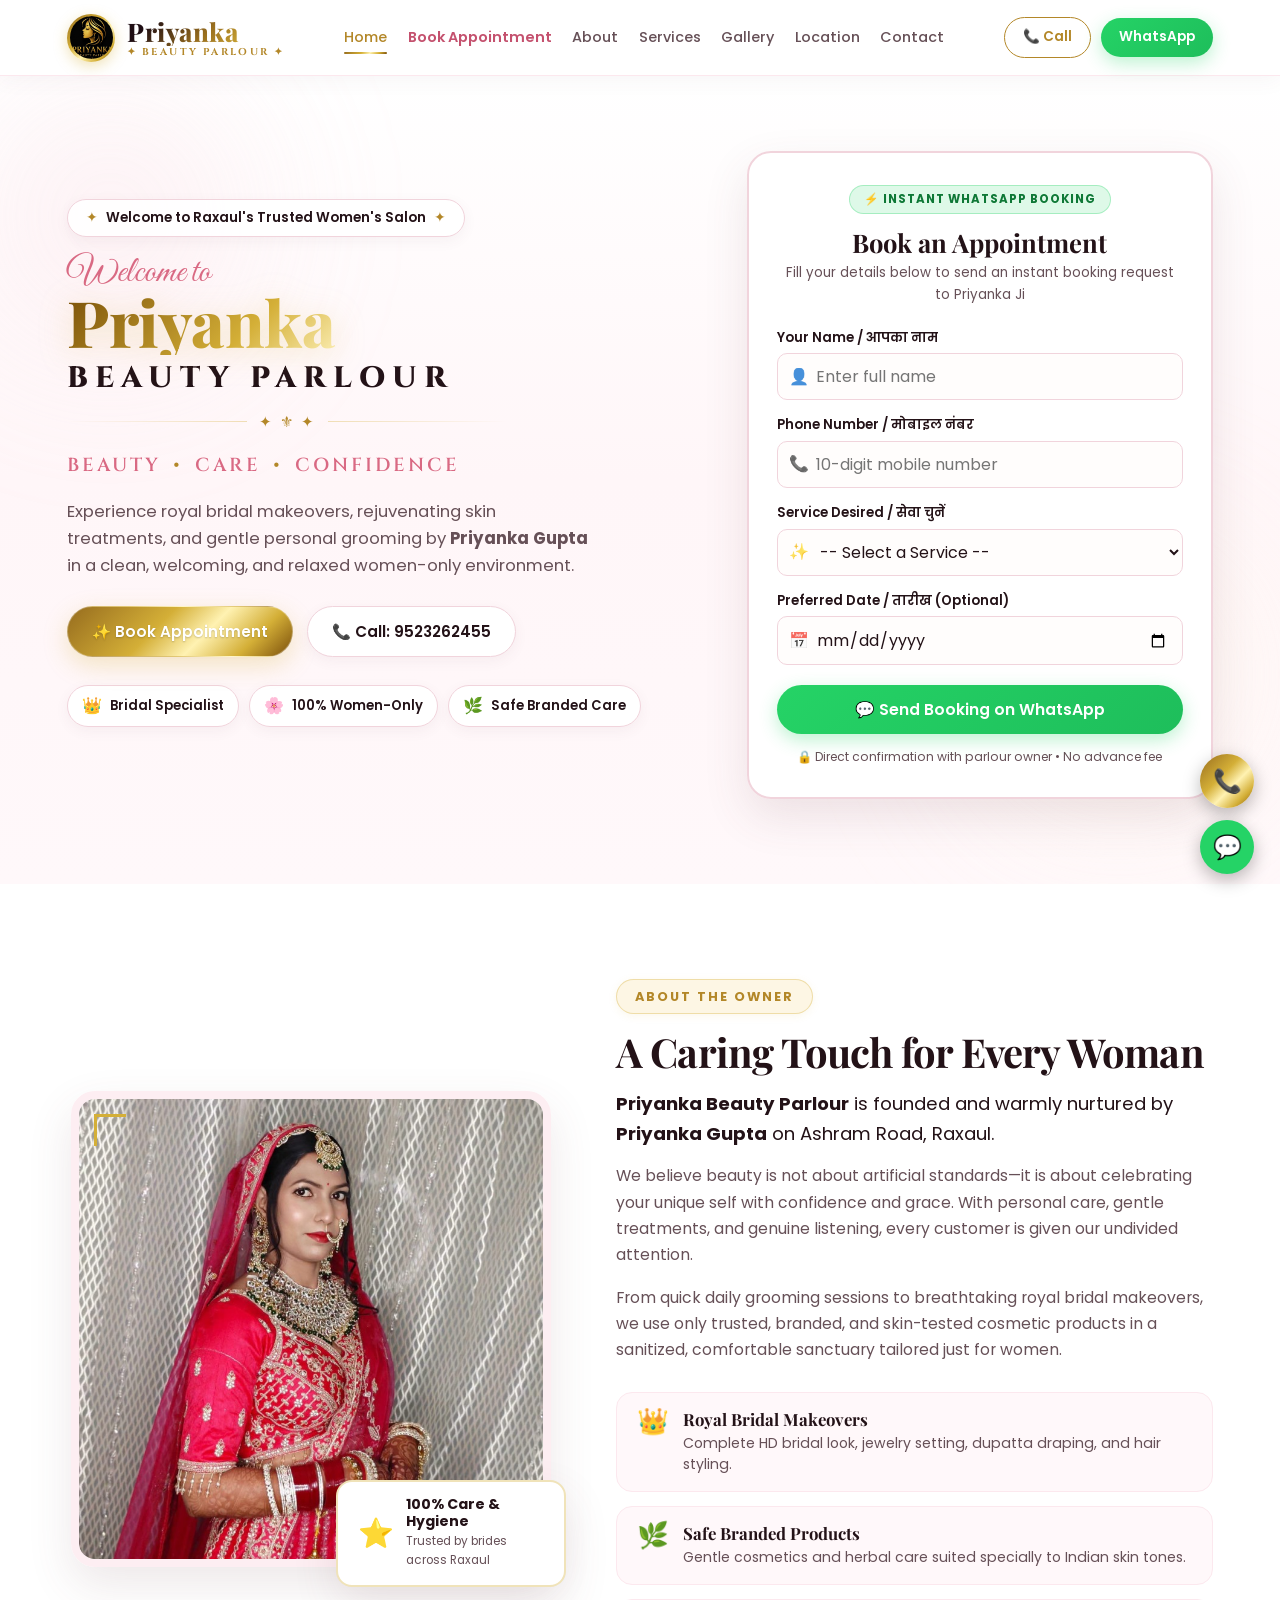
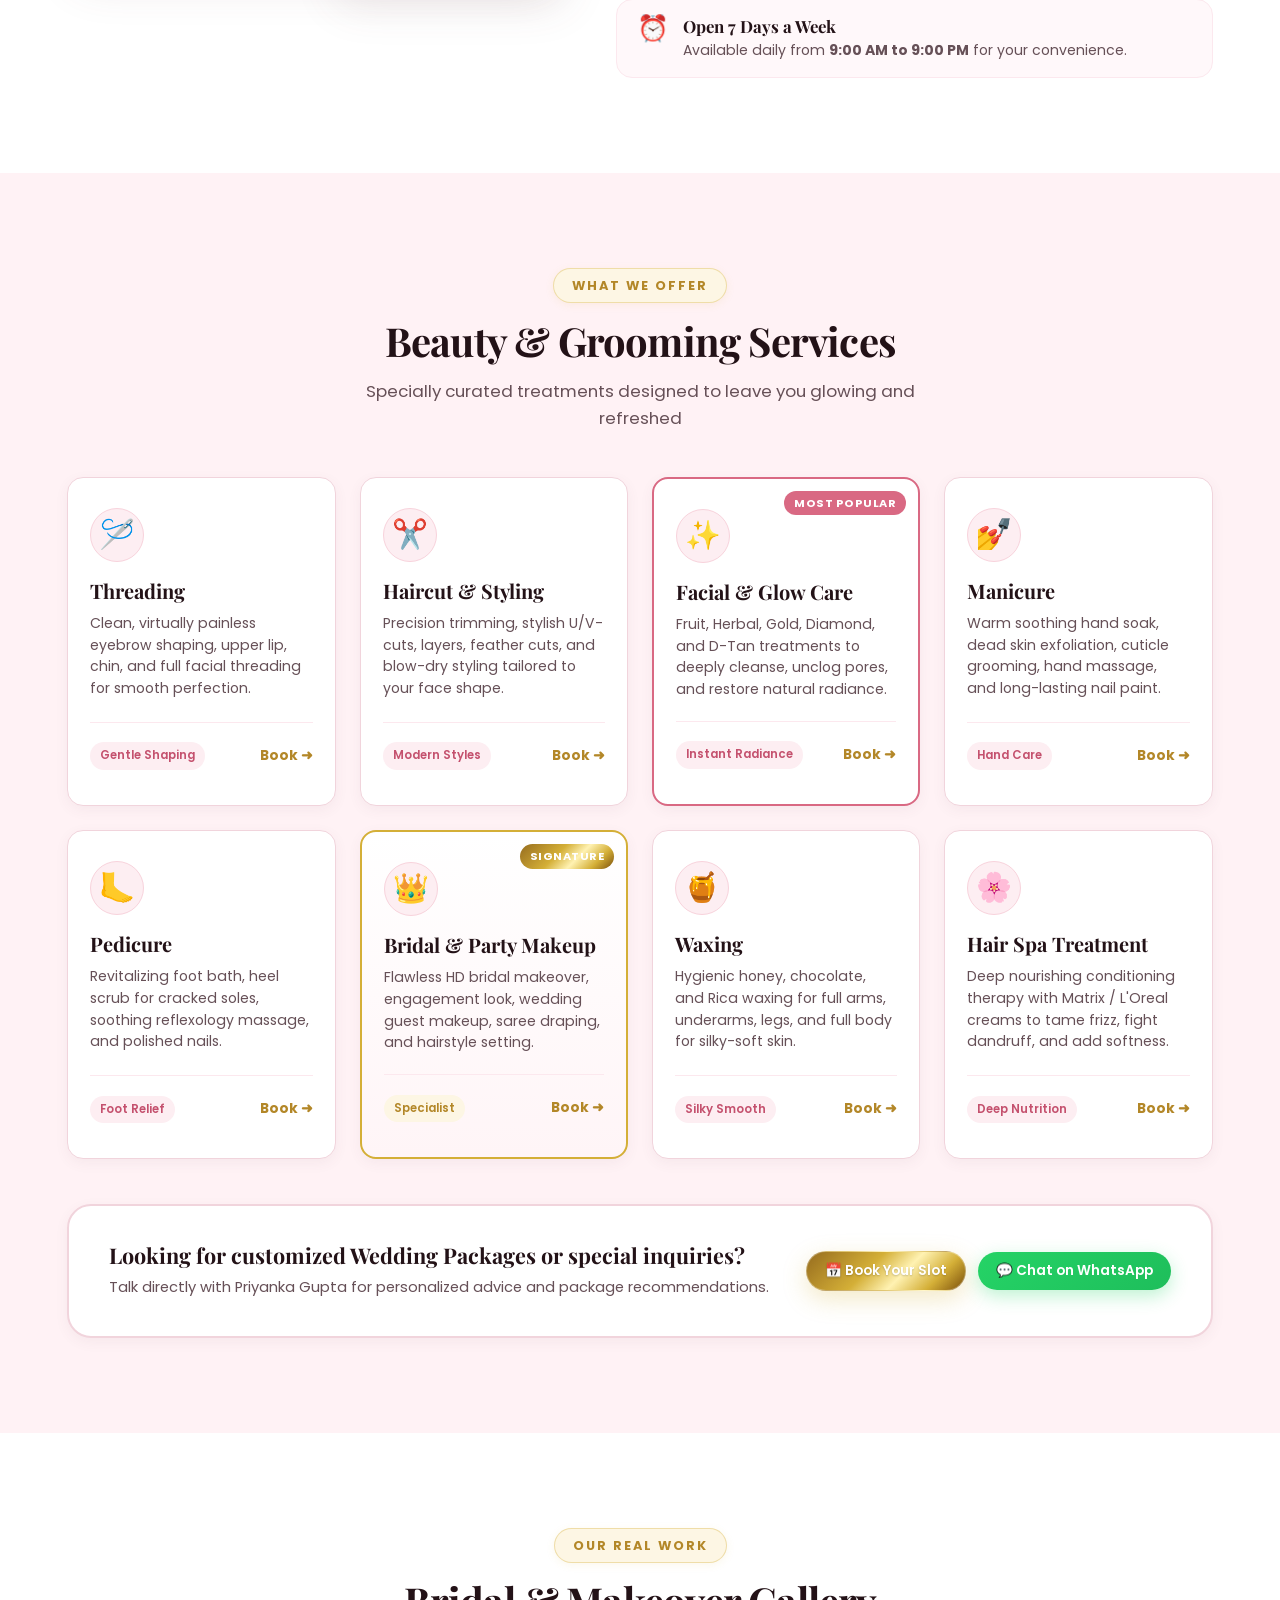
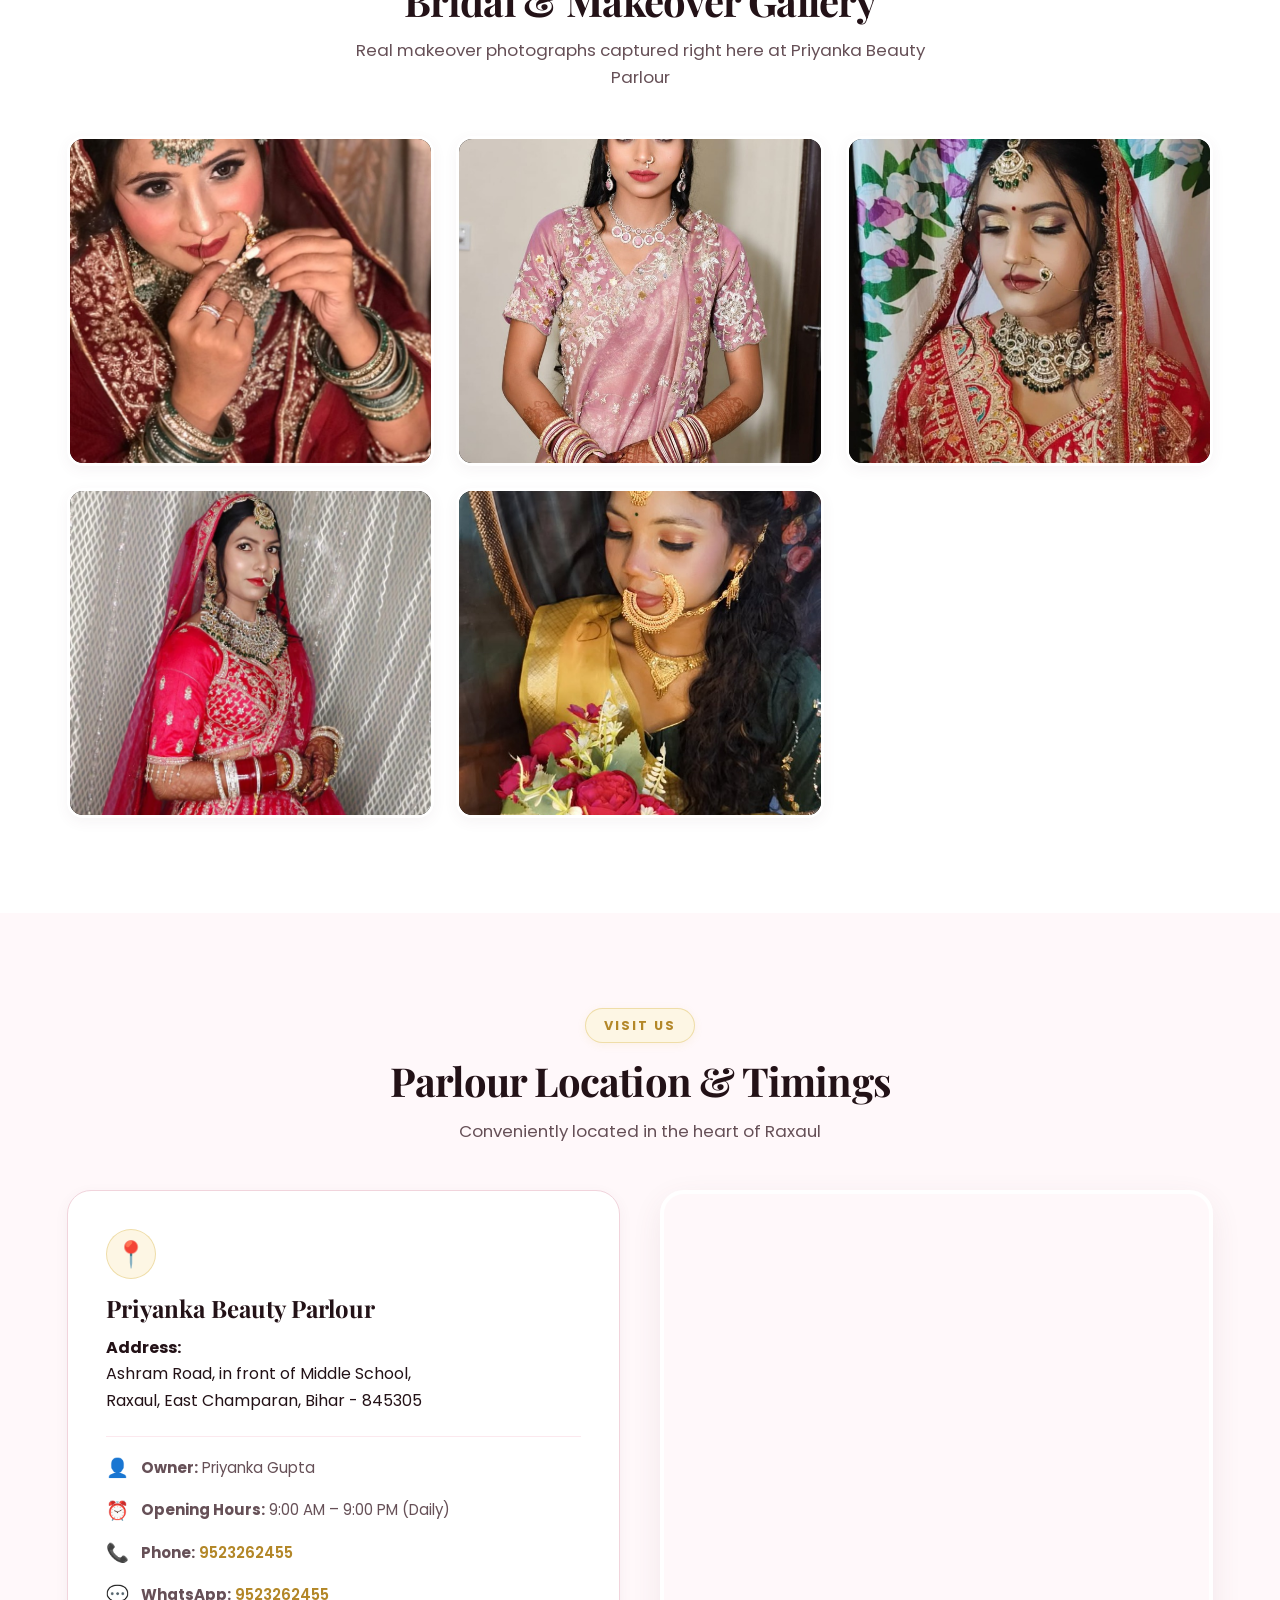
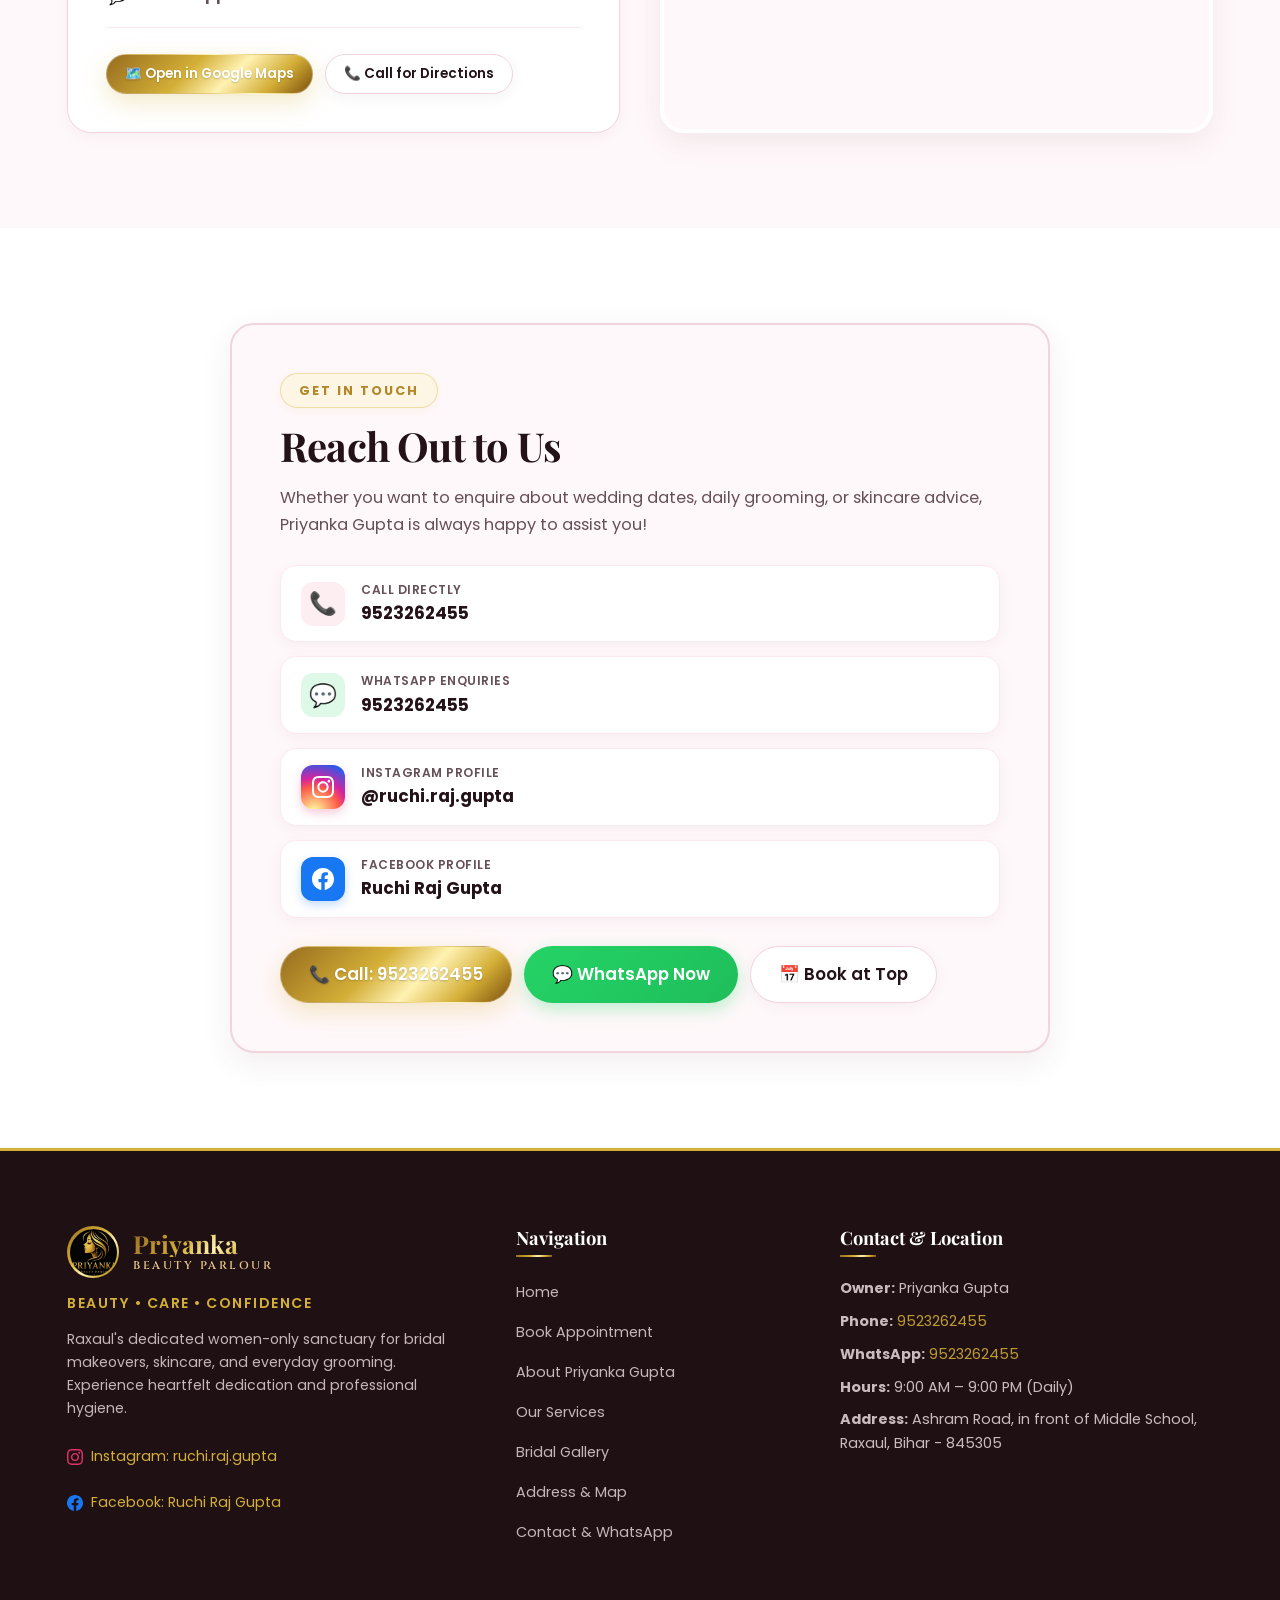
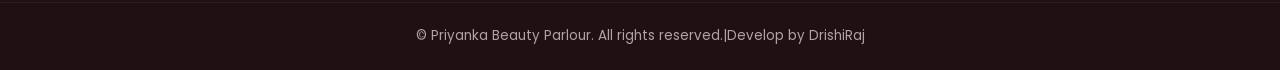
==== index.html @ d029aac1 "Update Bluring problem and delete more fb insta links" ====
<!DOCTYPE html>
<html lang="en">
<head>
  <meta charset="UTF-8">
  <meta name="viewport" content="width=device-width, initial-scale=1.0">
  <title>Priyanka Beauty Parlour | Bridal & Salon, Raxaul</title>
  <meta name="description" content="Priyanka Beauty Parlour by Priyanka Gupta in Ashram Road, Raxaul. Specializing in royal bridal makeovers, facials, haircuts, waxing, hair spa, and personal care.">
  <link rel="icon" type="image/jpeg" href="images/logo.jpg">
  
  <!-- Google Fonts: Playfair Display (Headings) & Poppins (Body, UI, Controls) -->
  <link rel="preconnect" href="https://fonts.googleapis.com">
  <link rel="preconnect" href="https://fonts.gstatic.com" crossorigin>
  <link href="https://fonts.googleapis.com/css2?family=Cinzel:wght@600;700&family=Great+Vibes&family=Playfair+Display:ital,wght@0,500;0,600;0,700;0,800;1,600&family=Poppins:wght@400;500;600;700&display=swap" rel="stylesheet">
  
  <link rel="stylesheet" href="style.css">
</head>
<body>

  <!-- Header / Navigation -->
  <header class="main-header" id="navbar">
    <div class="container nav-container">
      
      <!-- Brand Logo -->
      <a href="#home" class="brand-logo" title="Priyanka Beauty Parlour">
        <div class="logo-ring">
          <img src="images/logo.jpg" alt="Priyanka Beauty Parlour" class="brand-logo-img">
        </div>
        <div class="brand-text-block">
          <span class="brand-name-gold">Priyanka</span>
          <span class="brand-tag-royal">✦ BEAUTY PARLOUR ✦</span>
        </div>
      </a>

      <!-- Desktop & Mobile Drawer Nav Menu -->
      <nav class="nav-menu" id="navMenu" role="navigation" aria-label="Main Navigation">
        <div class="mobile-only nav-drawer-header">
          <div class="nav-drawer-brand">
            <span class="nav-drawer-name">Priyanka</span>
            <span class="nav-drawer-tag">✦ BEAUTY PARLOUR ✦</span>
          </div>
          <button class="nav-close-btn" id="navCloseBtn" aria-label="Close Navigation">&times;</button>
        </div>
        <a href="#home" class="nav-link active">Home</a>
        <a href="#booking" class="nav-link nav-highlight">Book Appointment</a>
        <a href="#about" class="nav-link">About</a>
        <a href="#services" class="nav-link">Services</a>
        <a href="#gallery" class="nav-link">Gallery</a>
        <a href="#location" class="nav-link">Location</a>
        <a href="#contact" class="nav-link">Contact</a>
        <div class="mobile-only nav-mobile-cta">
          <a href="tel:9523262455" class="btn btn-gold-outline btn-sm">📞 Call: 9523262455</a>
          <a href="https://wa.me/919523262455" target="_blank" class="btn btn-whatsapp btn-sm">💬 WhatsApp Us</a>
        </div>
      </nav>

      <!-- Desktop Quick Contact CTA -->
      <div class="header-cta desktop-only">
        <a href="tel:9523262455" class="btn btn-gold-outline btn-sm">📞 Call</a>
        <a href="https://wa.me/919523262455" target="_blank" class="btn btn-whatsapp btn-sm">WhatsApp</a>
      </div>

      <!-- Mobile Hamburger / Close Button -->
      <button class="hamburger-btn" id="hamburgerBtn" aria-label="Open Navigation" aria-expanded="false" aria-controls="navMenu">
        <span></span>
        <span></span>
        <span></span>
      </button>
    </div>
  </header>
  <!-- Mobile Navigation Backdrop Overlay -->
  <div class="nav-backdrop" id="navBackdrop"></div>

  <!-- 2. Hero Section (With Highly Attractive Shop Title & Online Booking Card at Top) -->
  <section class="hero-section" id="home">
    <div class="hero-bg-glow glow-1"></div>
    <div class="hero-bg-glow glow-2"></div>
    
    <div class="container hero-container">
      
      <!-- Left Column: Majestic Royal Title & Shop Introduction -->
      <div class="hero-text-content">
        
        <!-- Royal Crown Badge -->
        <div class="royal-crown-badge">
          <span class="sparkle">✦</span>
          <span class="badge-text">Welcome to Raxaul's Trusted Women's Salon</span>
          <span class="sparkle">✦</span>
        </div>

        <!-- Specially Styled Attractive Main Shop Name -->
        <div class="shop-title-wrapper">
          <span class="shop-pre-title">Welcome to</span>
          <h1 class="shop-main-title">
            <span class="name-priyanka">Priyanka</span>
            <span class="name-parlour">Beauty Parlour</span>
          </h1>
          <div class="royal-divider">
            <span class="divider-line"></span>
            <span class="divider-gem">✦ ⚜ ✦</span>
            <span class="divider-line"></span>
          </div>
        </div>

        <p class="hero-tagline-stylish">
          Beauty <span class="dot">•</span> Care <span class="dot">•</span> Confidence
        </p>

        <p class="hero-description">
          Experience royal bridal makeovers, rejuvenating skin treatments, and gentle personal grooming by <strong>Priyanka Gupta</strong> in a clean, welcoming, and relaxed women-only environment.
        </p>
        
        <div class="hero-buttons">
          <a href="#booking" class="btn btn-royal-gold">
            <span>✨ Book Appointment</span>
          </a>
          <a href="tel:9523262455" class="btn btn-white-glass">
            <span>📞 Call: 9523262455</span>
          </a>
        </div>

        <!-- Trust Badges -->
        <div class="hero-features">
          <div class="feature-card">
            <span class="feature-icon">👑</span>
            <span class="feature-text">Bridal Specialist</span>
          </div>
          <div class="feature-card">
            <span class="feature-icon">🌸</span>
            <span class="feature-text">100% Women-Only</span>
          </div>
          <div class="feature-card">
            <span class="feature-icon">🌿</span>
            <span class="feature-text">Safe Branded Care</span>
          </div>
        </div>


      </div>

      <!-- Right Column: Luxury Glassmorphism Appointment Booking Card at Top -->
      <div class="hero-booking-card" id="booking">
        <div class="booking-card-badge">
          <span>⚡ Instant WhatsApp Booking</span>
        </div>
        
        <div class="booking-card-header">
          <h3 class="booking-title">Book an Appointment</h3>
          <p class="booking-subtitle">Fill your details below to send an instant booking request to Priyanka Ji</p>
        </div>
        
        <form id="appointmentForm" class="appointment-form">
          <div class="form-group">
            <label for="clientName">Your Name / आपका नाम</label>
            <div class="input-wrapper">
              <span class="input-icon">👤</span>
              <input type="text" id="clientName" placeholder="Enter full name" required>
            </div>
          </div>

          <div class="form-group">
            <label for="clientPhone">Phone Number / मोबाइल नंबर</label>
            <div class="input-wrapper">
              <span class="input-icon">📞</span>
              <input type="tel" id="clientPhone" placeholder="10-digit mobile number" required>
            </div>
          </div>

          <div class="form-group">
            <label for="serviceSelect">Service Desired / सेवा चुनें</label>
            <div class="input-wrapper">
              <span class="input-icon">✨</span>
              <select id="serviceSelect" required>
                <option value="" disabled selected>-- Select a Service --</option>
                <option value="Bridal Makeup">Bridal Makeup / ब्राइडल मेकअप</option>
                <option value="Party Makeup">Party Makeup / पार्टी मेकअप</option>
                <option value="Facial & Skin Glow">Facial & Skin Glow / फेशियल</option>
                <option value="Haircut & Styling">Haircut & Styling / हेयरकट</option>
                <option value="Hair Spa">Hair Spa / हेयर स्पा</option>
                <option value="Waxing">Waxing / वैक्सिंग</option>
                <option value="Threading">Threading / थ्रेडिंग</option>
                <option value="Manicure & Pedicure">Manicure & Pedicure</option>
                <option value="Special Consultation">Special Package / अन्य पूछताछ</option>
              </select>
            </div>
          </div>

          <div class="form-group">
            <label for="clientDate">Preferred Date / तारीख (Optional)</label>
            <div class="input-wrapper">
              <span class="input-icon">📅</span>
              <input type="date" id="clientDate">
            </div>
          </div>

          <button type="submit" class="btn btn-whatsapp btn-block btn-booking-submit">
            <span>💬 Send Booking on WhatsApp</span>
          </button>
        </form>
        
        <div class="booking-guarantee">
          <span>🔒 Direct confirmation with parlour owner • No advance fee</span>
        </div>
      </div>

    </div>
  </section>

  <!-- 3. About Section -->
  <section class="about-section" id="about">
    <div class="container">
      <div class="about-grid">
        <div class="about-image-wrapper">
          <div class="about-photo-frame">
            <img src="images/gallery-4.jpg" alt="Bridal work by Priyanka Beauty Parlour">
            <div class="gold-corner corner-tl"></div>
            <div class="gold-corner corner-br"></div>
          </div>
          <div class="about-floating-card">
            <span class="floating-icon">⭐</span>
            <div>
              <strong class="floating-title">100% Care & Hygiene</strong>
              <p class="floating-desc">Trusted by brides across Raxaul</p>
            </div>
          </div>
        </div>

        <div class="about-text-content">
          <div class="section-badge">About The Owner</div>
          <h2 class="section-title">A Caring Touch for Every Woman</h2>
          <p class="lead-text">
            <strong>Priyanka Beauty Parlour</strong> is founded and warmly nurtured by <strong>Priyanka Gupta</strong> on Ashram Road, Raxaul.
          </p>
          <p class="body-text">
            We believe beauty is not about artificial standards—it is about celebrating your unique self with confidence and grace. With personal care, gentle treatments, and genuine listening, every customer is given our undivided attention.
          </p>
          <p class="body-text">
            From quick daily grooming sessions to breathtaking royal bridal makeovers, we use only trusted, branded, and skin-tested cosmetic products in a sanitized, comfortable sanctuary tailored just for women.
          </p>

          <div class="about-highlights-grid">
            <div class="highlight-box">
              <span class="highlight-icon">👑</span>
              <div>
                <h4>Royal Bridal Makeovers</h4>
                <p>Complete HD bridal look, jewelry setting, dupatta draping, and hair styling.</p>
              </div>
            </div>
            <div class="highlight-box">
              <span class="highlight-icon">🌿</span>
              <div>
                <h4>Safe Branded Products</h4>
                <p>Gentle cosmetics and herbal care suited specially to Indian skin tones.</p>
              </div>
            </div>
            <div class="highlight-box">
              <span class="highlight-icon">⏰</span>
              <div>
                <h4>Open 7 Days a Week</h4>
                <p>Available daily from <strong>9:00 AM to 9:00 PM</strong> for your convenience.</p>
              </div>
            </div>
          </div>
        </div>
      </div>
    </div>
  </section>

  <!-- 4. Services Section (Beautiful UI/UX Service Cards) -->
  <section class="services-section" id="services">
    <div class="container">
      <div class="section-header text-center">
        <span class="section-badge">What We Offer</span>
        <h2 class="section-title">Beauty & Grooming Services</h2>
        <p class="section-subtitle">Specially curated treatments designed to leave you glowing and refreshed</p>
      </div>

      <div class="services-grid">
        <!-- Service 1: Threading -->
        <div class="service-card">
          <div class="service-icon-wrap">🪡</div>
          <h3 class="service-name">Threading</h3>
          <p class="service-desc">Clean, virtually painless eyebrow shaping, upper lip, chin, and full facial threading for smooth perfection.</p>
          <div class="service-footer">
            <span class="service-tag">Gentle Shaping</span>
            <a href="#booking" class="service-book-link" onclick="selectService('Threading')">Book ➜</a>
          </div>
        </div>

        <!-- Service 2: Haircut -->
        <div class="service-card">
          <div class="service-icon-wrap">✂️</div>
          <h3 class="service-name">Haircut & Styling</h3>
          <p class="service-desc">Precision trimming, stylish U/V-cuts, layers, feather cuts, and blow-dry styling tailored to your face shape.</p>
          <div class="service-footer">
            <span class="service-tag">Modern Styles</span>
            <a href="#booking" class="service-book-link" onclick="selectService('Haircut & Styling')">Book ➜</a>
          </div>
        </div>

        <!-- Service 3: Facial -->
        <div class="service-card popular-card">
          <span class="card-ribbon">Most Popular</span>
          <div class="service-icon-wrap">✨</div>
          <h3 class="service-name">Facial & Glow Care</h3>
          <p class="service-desc">Fruit, Herbal, Gold, Diamond, and D-Tan treatments to deeply cleanse, unclog pores, and restore natural radiance.</p>
          <div class="service-footer">
            <span class="service-tag">Instant Radiance</span>
            <a href="#booking" class="service-book-link" onclick="selectService('Facial & Skin Glow')">Book ➜</a>
          </div>
        </div>

        <!-- Service 4: Manicure -->
        <div class="service-card">
          <div class="service-icon-wrap">💅</div>
          <h3 class="service-name">Manicure</h3>
          <p class="service-desc">Warm soothing hand soak, dead skin exfoliation, cuticle grooming, hand massage, and long-lasting nail paint.</p>
          <div class="service-footer">
            <span class="service-tag">Hand Care</span>
            <a href="#booking" class="service-book-link" onclick="selectService('Manicure & Pedicure')">Book ➜</a>
          </div>
        </div>

        <!-- Service 5: Pedicure -->
        <div class="service-card">
          <div class="service-icon-wrap">🦶</div>
          <h3 class="service-name">Pedicure</h3>
          <p class="service-desc">Revitalizing foot bath, heel scrub for cracked soles, soothing reflexology massage, and polished nails.</p>
          <div class="service-footer">
            <span class="service-tag">Foot Relief</span>
            <a href="#booking" class="service-book-link" onclick="selectService('Manicure & Pedicure')">Book ➜</a>
          </div>
        </div>

        <!-- Service 6: Makeup (Bridal Specialist) -->
        <div class="service-card bridal-special-card">
          <span class="card-ribbon royal-ribbon">Signature</span>
          <div class="service-icon-wrap">👑</div>
          <h3 class="service-name">Bridal & Party Makeup</h3>
          <p class="service-desc">Flawless HD bridal makeover, engagement look, wedding guest makeup, saree draping, and hairstyle setting.</p>
          <div class="service-footer">
            <span class="service-tag royal-tag">Specialist</span>
            <a href="#booking" class="service-book-link" onclick="selectService('Bridal Makeup')">Book ➜</a>
          </div>
        </div>

        <!-- Service 7: Waxing -->
        <div class="service-card">
          <div class="service-icon-wrap">🍯</div>
          <h3 class="service-name">Waxing</h3>
          <p class="service-desc">Hygienic honey, chocolate, and Rica waxing for full arms, underarms, legs, and full body for silky-soft skin.</p>
          <div class="service-footer">
            <span class="service-tag">Silky Smooth</span>
            <a href="#booking" class="service-book-link" onclick="selectService('Waxing')">Book ➜</a>
          </div>
        </div>

        <!-- Service 8: Hair Spa -->
        <div class="service-card">
          <div class="service-icon-wrap">🌸</div>
          <h3 class="service-name">Hair Spa Treatment</h3>
          <p class="service-desc">Deep nourishing conditioning therapy with Matrix / L'Oreal creams to tame frizz, fight dandruff, and add softness.</p>
          <div class="service-footer">
            <span class="service-tag">Deep Nutrition</span>
            <a href="#booking" class="service-book-link" onclick="selectService('Hair Spa')">Book ➜</a>
          </div>
        </div>
      </div>

      <!-- Price section replaced with direct consultation CTA -->
      <div class="services-cta-banner">
        <div class="cta-banner-text">
          <h3>Looking for customized Wedding Packages or special inquiries?</h3>
          <p>Talk directly with Priyanka Gupta for personalized advice and package recommendations.</p>
        </div>
        <div class="cta-banner-buttons">
          <a href="#booking" class="btn btn-royal-gold btn-sm">📅 Book Your Slot</a>
          <a href="https://wa.me/919523262455?text=Hello%2C%20I%20would%20like%20to%20know%20about%20your%20services%20and%20bridal%20packages." target="_blank" class="btn btn-whatsapp btn-sm">💬 Chat on WhatsApp</a>
        </div>
      </div>

    </div>
  </section>

  <!-- 6. Gallery Section (Authentic Bridal Photos) -->
  <section class="gallery-section" id="gallery">
    <div class="container">
      <div class="section-header text-center">
        <span class="section-badge">Our Real Work</span>
        <h2 class="section-title">Bridal & Makeover Gallery</h2>
        <p class="section-subtitle">Real makeover photographs captured right here at Priyanka Beauty Parlour</p>
      </div>

      <div class="gallery-grid">
        <!-- Photo 1 -->
        <div class="gallery-item" data-full="images/gallery-1.jpg">
          <img src="images/gallery-1.jpg" alt="Traditional Red Bridal Makeover" loading="lazy">
          <div class="gallery-overlay">
            <span class="zoom-icon">🔍</span>
            <h4>Royal Traditional Bride</h4>
            <p>Signature red lehenga & jewellery setting</p>
          </div>
        </div>

        <!-- Photo 2 -->
        <div class="gallery-item" data-full="images/gallery-2.jpg">
          <img src="images/gallery-2.jpg" alt="Pastel Mauve Bridal Style" loading="lazy">
          <div class="gallery-overlay">
            <span class="zoom-icon">🔍</span>
            <h4>Modern Designer Look</h4>
            <p>Pastel lilac & floral elegance</p>
          </div>
        </div>

        <!-- Photo 3 -->
        <div class="gallery-item" data-full="images/gallery-3.jpg">
          <img src="images/gallery-3.jpg" alt="Bridal Eye Makeup and Jewelry" loading="lazy">
          <div class="gallery-overlay">
            <span class="zoom-icon">🔍</span>
            <h4>Detailed Eye Makeup</h4>
            <p>Flawless HD finish & gold shimmer</p>
          </div>
        </div>

        <!-- Photo 4 -->
        <div class="gallery-item" data-full="images/gallery-4.jpg">
          <img src="images/gallery-4.jpg" alt="Full Wedding Bride Outfit and Makeup" loading="lazy">
          <div class="gallery-overlay">
            <span class="zoom-icon">🔍</span>
            <h4>Classic Wedding Day</h4>
            <p>Complete bridal chooda & veil draping</p>
          </div>
        </div>

        <!-- Photo 5 -->
        <div class="gallery-item" data-full="images/gallery-5.jpg">
          <img src="images/gallery-5.jpg" alt="Haldi / Mehendi Special Look" loading="lazy">
          <div class="gallery-overlay">
            <span class="zoom-icon">🔍</span>
            <h4>Haldi & Mehendi Glow</h4>
            <p>Yellow festive saree & floral styling</p>
          </div>
        </div>
      </div>
    </div>
  </section>

  <!-- Lightbox Modal for Gallery -->
  <div class="lightbox-modal" id="lightboxModal">
    <span class="lightbox-close" id="lightboxClose">&times;</span>
    <img class="lightbox-img" id="lightboxImg" src="" alt="Full view">
    <div class="lightbox-caption" id="lightboxCaption"></div>
  </div>

  <!-- 8. Address & Map Section -->
  <section class="location-section" id="location">
    <div class="container">
      <div class="section-header text-center">
        <span class="section-badge">Visit Us</span>
        <h2 class="section-title">Parlour Location & Timings</h2>
        <p class="section-subtitle">Conveniently located in the heart of Raxaul</p>
      </div>

      <div class="location-grid">
        <div class="location-card">
          <div class="location-icon-badge">📍</div>
          
          <h3 class="location-shop-title">Priyanka Beauty Parlour</h3>
          
          <p class="address-text">
            <strong>Address:</strong><br>
            Ashram Road, in front of Middle School,<br>
            Raxaul, East Champaran, Bihar - 845305
          </p>

          <div class="location-detail-list">
            <div class="detail-row">
              <span class="icon">👤</span>
              <span><strong>Owner:</strong> Priyanka Gupta</span>
            </div>
            <div class="detail-row">
              <span class="icon">⏰</span>
              <span><strong>Opening Hours:</strong> 9:00 AM – 9:00 PM (Daily)</span>
            </div>
            <div class="detail-row">
              <span class="icon">📞</span>
              <span><strong>Phone:</strong> <a href="tel:9523262455">9523262455</a></span>
            </div>
            <div class="detail-row">
              <span class="icon">💬</span>
              <span><strong>WhatsApp:</strong> <a href="https://wa.me/919523262455" target="_blank">9523262455</a></span>
            </div>
          </div>

          <div class="location-buttons">
            <a href="https://maps.google.com/?q=Ashram+Road,+Raxaul,+Bihar" target="_blank" class="btn btn-royal-gold btn-sm">🗺️ Open in Google Maps</a>
            <a href="tel:9523262455" class="btn btn-white-glass btn-sm">📞 Call for Directions</a>
          </div>
        </div>

        <div class="map-wrapper">
          <!-- Google Map Embed for Ashram Road, Raxaul -->
          <iframe 
            title="Priyanka Beauty Parlour Location"
            src="https://www.google.com/maps/embed?pb=!1m18!1m12!1m3!1d14217.20235959957!2d84.851944!3d26.983889!2m3!1f0!2f0!3f0!3m2!1i1024!2i768!4f13.1!3m3!1m2!1s0x399335f60b0e77d3%3A0x6b772c37e96b3490!2sRaxaul%2C%20Bihar!5e0!3m2!1sen!2sin!4v1700000000000!5m2!1sen!2sin" 
            width="100%" 
            height="380" 
            style="border:0;" 
            allowfullscreen="" 
            loading="lazy" 
            referrerpolicy="no-referrer-when-downgrade">
          </iframe>
        </div>
      </div>
    </div>
  </section>

  <!-- 7. Contact Section -->
  <section class="contact-section" id="contact">
    <div class="container">
      <div class="contact-card-box">
        <div class="contact-text">
          <span class="section-badge">Get in Touch</span>
          <h2 class="section-title">Reach Out to Us</h2>
          <p class="contact-lead">
            Whether you want to enquire about wedding dates, daily grooming, or skincare advice, Priyanka Gupta is always happy to assist you!
          </p>

          <div class="contact-channels">
            <div class="channel-box">
              <div class="channel-icon-pill">📞</div>
              <div class="channel-info">
                <span class="label">Call Directly</span>
                <a href="tel:9523262455" class="value">9523262455</a>
              </div>
            </div>

            <div class="channel-box">
              <div class="channel-icon-pill wa-pill">💬</div>
              <div class="channel-info">
                <span class="label">WhatsApp Enquiries</span>
                <a href="https://wa.me/919523262455?text=Hello%2C%20I%20would%20like%20to%20enquire%20about%20your%20beauty%20parlour%20services." target="_blank" class="value">9523262455</a>
              </div>
            </div>

            <!-- Instagram Channel with SVG Logo -->
            <div class="channel-box">
              <div class="channel-icon ig-channel-icon">
                <svg class="social-svg" viewBox="0 0 24 24" width="22" height="22" fill="currentColor">
                  <path d="M12 2.163c3.204 0 3.584.012 4.85.07 3.252.148 4.771 1.691 4.919 4.919.058 1.265.069 1.645.069 4.849 0 3.205-.012 3.584-.069 4.849-.149 3.225-1.664 4.771-4.919 4.919-1.266.058-1.644.07-4.85.07-3.204 0-3.584-.012-4.849-.07-3.26-.149-4.771-1.699-4.919-4.92-.058-1.265-.07-1.644-.07-4.849 0-3.204.013-3.583.07-4.849.149-3.227 1.664-4.771 4.919-4.919 1.266-.057 1.645-.069 4.849-.069zm0-2.163c-3.259 0-3.667.014-4.947.072-4.358.2-6.78 2.618-6.98 6.98-.059 1.281-.073 1.689-.073 4.948 0 3.259.014 3.668.072 4.948.2 4.358 2.618 6.78 6.98 6.98 1.281.058 1.689.072 4.948.072 3.259 0 3.668-.014 4.948-.072 4.354-.2 6.782-2.618 6.979-6.98.059-1.28.073-1.689.073-4.948 0-3.259-.014-3.667-.072-4.947-.196-4.354-2.617-6.78-6.979-6.98-1.281-.059-1.69-.073-4.949-.073zm0 5.838c-3.403 0-6.162 2.759-6.162 6.162s2.759 6.163 6.162 6.163 6.162-2.759 6.162-6.163c0-3.403-2.759-6.162-6.162-6.162zm0 10.162c-2.209 0-4-1.79-4-4 0-2.209 1.791-4 4-4s4 1.791 4 4c0 2.21-1.791 4-4 4zm6.406-11.845c-.796 0-1.441.645-1.441 1.44s.645 1.44 1.441 1.44c.795 0 1.439-.645 1.439-1.44s-.644-1.44-1.439-1.44z"/>
                </svg>
              </div>
              <div class="channel-info">
                <span class="label">Instagram Profile</span>
                <a href="https://www.instagram.com/ruchi.raj.gupta/" target="_blank" class="value">@ruchi.raj.gupta</a>
              </div>
            </div>

            <!-- Facebook Channel with SVG Logo -->
            <div class="channel-box">
              <div class="channel-icon fb-channel-icon">
                <svg class="social-svg" viewBox="0 0 24 24" width="22" height="22" fill="currentColor">
                  <path d="M24 12.073c0-6.627-5.373-12-12-12s-12 5.373-12 12c0 5.99 4.388 10.954 10.125 11.854v-8.385H7.078v-3.47h3.047V9.43c0-3.007 1.792-4.669 4.533-4.669 1.312 0 2.686.235 2.686.235v2.953H15.83c-1.491 0-1.956.925-1.956 1.874v2.25h3.328l-.532 3.47h-2.796v8.385C19.612 23.027 24 18.062 24 12.073z"/>
                </svg>
              </div>
              <div class="channel-info">
                <span class="label">Facebook Profile</span>
                <a href="https://www.facebook.com/ishikaraj.gupta.31" target="_blank" class="value">Ruchi Raj Gupta</a>
              </div>
            </div>
          </div>

          <div class="contact-cta-row">
            <a href="tel:9523262455" class="btn btn-royal-gold btn-lg">
              📞 Call: 9523262455
            </a>
            <a href="https://wa.me/919523262455?text=Hello%2C%20I%20would%20like%20to%20enquire%20about%20your%20beauty%20parlour%20services." target="_blank" class="btn btn-whatsapp btn-lg">
              💬 WhatsApp Now
            </a>
            <a href="#booking" class="btn btn-white-glass btn-lg">
              📅 Book at Top
            </a>
          </div>
        </div>

      </div>
    </div>
  </section>

  <!-- 10. Footer -->
  <footer class="main-footer">
    <div class="container footer-container">
      
      <!-- Brand column with attractive title -->
      <div class="footer-col brand-col">
        <div class="footer-brand-header">
          <div class="footer-logo-ring">
            <img src="images/logo.jpg" alt="Priyanka Beauty Parlour Logo" class="footer-logo-img">
          </div>
          <div>
            <h3 class="footer-logo-name">Priyanka</h3>
            <p class="footer-logo-sub">BEAUTY PARLOUR</p>
          </div>
        </div>
        <p class="footer-tagline-royal">Beauty • Care • Confidence</p>
        <p class="footer-desc">
          Raxaul's dedicated women-only sanctuary for bridal makeovers, skincare, and everyday grooming. Experience heartfelt dedication and professional hygiene.
        </p>
        
        <div class="footer-social-links">
          <a href="https://www.instagram.com/ruchi.raj.gupta/" target="_blank" class="footer-social-item" title="Instagram: @ruchi.raj.gupta">
            <svg class="social-svg ig-icon" viewBox="0 0 24 24" width="16" height="16" fill="currentColor">
              <path d="M12 2.163c3.204 0 3.584.012 4.85.07 3.252.148 4.771 1.691 4.919 4.919.058 1.265.069 1.645.069 4.849 0 3.205-.012 3.584-.069 4.849-.149 3.225-1.664 4.771-4.919 4.919-1.266.058-1.644.07-4.85.07-3.204 0-3.584-.012-4.849-.07-3.26-.149-4.771-1.699-4.919-4.92-.058-1.265-.07-1.644-.07-4.849 0-3.204.013-3.583.07-4.849.149-3.227 1.664-4.771 4.919-4.919 1.266-.057 1.645-.069 4.849-.069zm0-2.163c-3.259 0-3.667.014-4.947.072-4.358.2-6.78 2.618-6.98 6.98-.059 1.281-.073 1.689-.073 4.948 0 3.259.014 3.668.072 4.948.2 4.358 2.618 6.78 6.98 6.98 1.281.058 1.689.072 4.948.072 3.259 0 3.668-.014 4.948-.072 4.354-.2 6.782-2.618 6.979-6.98.059-1.28.073-1.689.073-4.948 0-3.259-.014-3.667-.072-4.947-.196-4.354-2.617-6.78-6.979-6.98-1.281-.059-1.69-.073-4.949-.073zm0 5.838c-3.403 0-6.162 2.759-6.162 6.162s2.759 6.163 6.162 6.163 6.162-2.759 6.162-6.163c0-3.403-2.759-6.162-6.162-6.162zm0 10.162c-2.209 0-4-1.79-4-4 0-2.209 1.791-4 4-4s4 1.791 4 4c0 2.21-1.791 4-4 4zm6.406-11.845c-.796 0-1.441.645-1.441 1.44s.645 1.44 1.441 1.44c.795 0 1.439-.645 1.439-1.44s-.644-1.44-1.439-1.44z"/>
            </svg>
            <span>Instagram: ruchi.raj.gupta</span>
          </a>

          <a href="https://www.facebook.com/ishikaraj.gupta.31" target="_blank" class="footer-social-item" title="Facebook: Ruchi Raj Gupta">
            <svg class="social-svg fb-icon" viewBox="0 0 24 24" width="16" height="16" fill="currentColor">
              <path d="M24 12.073c0-6.627-5.373-12-12-12s-12 5.373-12 12c0 5.99 4.388 10.954 10.125 11.854v-8.385H7.078v-3.47h3.047V9.43c0-3.007 1.792-4.669 4.533-4.669 1.312 0 2.686.235 2.686.235v2.953H15.83c-1.491 0-1.956.925-1.956 1.874v2.25h3.328l-.532 3.47h-2.796v8.385C19.612 23.027 24 18.062 24 12.073z"/>
            </svg>
            <span>Facebook: Ruchi Raj Gupta</span>
          </a>
        </div>
      </div>

      <!-- Quick links (no price list link) -->
      <div class="footer-col links-col">
        <h4 class="footer-title">Navigation</h4>
        <ul>
          <li><a href="#home">Home</a></li>
          <li><a href="#booking">Book Appointment</a></li>
          <li><a href="#about">About Priyanka Gupta</a></li>
          <li><a href="#services">Our Services</a></li>
          <li><a href="#gallery">Bridal Gallery</a></li>
          <li><a href="#location">Address & Map</a></li>
          <li><a href="#contact">Contact & WhatsApp</a></li>
        </ul>
      </div>

      <div class="footer-col contact-col">
        <h4 class="footer-title">Contact & Location</h4>
        <p><strong>Owner:</strong> Priyanka Gupta</p>
        <p><strong>Phone:</strong> <a href="tel:9523262455">9523262455</a></p>
        <p><strong>WhatsApp:</strong> <a href="https://wa.me/919523262455" target="_blank">9523262455</a></p>
        <p><strong>Hours:</strong> 9:00 AM – 9:00 PM (Daily)</p>
        <p><strong>Address:</strong> Ashram Road, in front of Middle School, Raxaul, Bihar - 845305</p>
      </div>
    </div>

    <div class="footer-bottom">
      <div class="container">
        <p>© Priyanka Beauty Parlour. All rights reserved.|Develop by DrishiRaj</p>
      </div>
    </div>
  </footer>

  <!-- Floating Mobile Action Buttons -->
  <div class="floating-buttons">
    <a href="tel:9523262455" class="floating-btn call-btn" title="Call Now" aria-label="Call Now">
      📞
    </a>
    <a href="https://wa.me/919523262455?text=Hello%2C%20I%20would%20like%20to%20enquire%20about%20your%20beauty%20parlour%20services." target="_blank" class="floating-btn wa-btn" title="Chat on WhatsApp" aria-label="WhatsApp">
      💬
    </a>
  </div>

  <script src="script.js"></script>
</body>
</html>
---- style.css ----
/* ==========================================================================
   Priyanka Beauty Parlour - Modern Luxury & Royal Salon Theme
   Palette: Velvet Blush, Champagne Gold, Porcelain Rose & Rich Plum
   Typography: 'Playfair Display' (Headings) & 'Plus Jakarta Sans' (Body)
   ========================================================================== */

:root {
  /* Core Color System */
  --color-bg: #FFF8FA;
  --color-bg-alt: #FFF2F5;
  --color-card-bg: #FFFFFF;
  --color-pink-soft: #FDEEF2;
  --color-pink-mid: #F8D3DC;
  --color-pink-deep: #D96983;
  --color-pink-accent: #C4516E;
  
  /* Metallic Luxury Gold */
  --color-gold: #B38728;
  --color-gold-bright: #D4AF37;
  --color-gold-light: #FDF6E4;
  --color-gold-gradient: linear-gradient(135deg, #966C1E 0%, #D4AF37 40%, #FFF2B2 60%, #D4AF37 80%, #7A4E0B 100%);
  --color-gold-border: rgba(212, 175, 55, 0.35);
  
  /* Deep Text & Contrast */
  --color-text-dark: #231217;
  --color-text-muted: #665057;
  --color-border: #F1D4DC;
  --color-border-light: #FCE8EE;
  
  /* Brand Channels */
  --color-whatsapp: #25D366;
  --color-whatsapp-hover: #1EBE5B;
  --color-instagram: #E1306C;
  --color-facebook: #1877F2;
  
  /* Typography System */
  --font-royal: 'Playfair Display', Georgia, 'Times New Roman', serif;
  --font-heading: 'Playfair Display', Georgia, 'Times New Roman', serif;
  --font-script: 'Great Vibes', cursive;
  --font-accent: 'Cinzel', serif;
  --font-body: 'Poppins', -apple-system, BlinkMacSystemFont, 'Segoe UI', Roboto, Helvetica, Arial, sans-serif;
  
  /* Shadows & Curves */
  --shadow-sm: 0 4px 14px rgba(107, 65, 78, 0.06);
  --shadow-md: 0 10px 30px rgba(107, 65, 78, 0.09);
  --shadow-lg: 0 18px 45px rgba(107, 65, 78, 0.12);
  --shadow-gold: 0 8px 24px rgba(212, 175, 55, 0.28);
  --radius-sm: 10px;
  --radius-md: 16px;
  --radius-lg: 24px;
  --radius-full: 9999px;
  --transition: all 0.28s cubic-bezier(0.4, 0, 0.2, 1);
  --header-height: 76px;
  --header-height-mobile: 68px;
}

/* ==========================================================================
   Reset & Base Styles
   ========================================================================== */

*, *::before, *::after {
  margin: 0;
  padding: 0;
  box-sizing: border-box;
}

html {
  scroll-behavior: smooth;
  font-size: 16px;
  overflow-x: hidden;
  max-width: 100%;
}

body {
  font-family: var(--font-body);
  background-color: var(--color-bg);
  color: var(--color-text-dark);
  line-height: 1.65;
  overflow-x: hidden;
  max-width: 100%;
  position: relative;
  -webkit-font-smoothing: antialiased;
  -moz-osx-font-smoothing: grayscale;
}

a {
  text-decoration: none;
  color: inherit;
  transition: var(--transition);
}

img {
  max-width: 100%;
  height: auto;
  display: block;
}

ul {
  list-style: none;
}

button, input, select, textarea {
  font-family: inherit;
}

.container {
  width: 92%;
  max-width: 1220px;
  margin: 0 auto;
  padding: 0 16px;
}

.text-center {
  text-align: center;
}

/* ==========================================================================
   Typography & Global Headings
   ========================================================================== */

h1, h2, h3, h4, h5, h6 {
  font-family: var(--font-heading);
  color: var(--color-text-dark);
  font-weight: 700;
  line-height: 1.25;
}

p {
  font-family: var(--font-body);
  line-height: 1.65;
}

.section-badge {
  display: inline-block;
  font-family: var(--font-body);
  font-size: 0.8rem;
  font-weight: 700;
  letter-spacing: 2px;
  text-transform: uppercase;
  color: var(--color-gold);
  background: var(--color-gold-light);
  border: 1px solid var(--color-gold-border);
  padding: 6px 18px;
  border-radius: var(--radius-full);
  margin-bottom: 14px;
  box-shadow: 0 2px 8px rgba(212, 175, 55, 0.1);
}

.section-title {
  font-family: var(--font-heading);
  font-size: clamp(1.85rem, 4vw, 2.5rem);
  font-weight: 700;
  color: var(--color-text-dark);
  margin-bottom: 12px;
  line-height: 1.22;
  letter-spacing: -0.02em;
  word-break: break-word;
}

.section-subtitle {
  font-family: var(--font-body);
  color: var(--color-text-muted);
  font-size: clamp(0.92rem, 1.8vw, 1.05rem);
  max-width: 620px;
  margin: 0 auto 40px auto;
  line-height: 1.6;
}

.section-header {
  margin-bottom: 45px;
}

/* ==========================================================================
   Buttons System
   ========================================================================== */

.btn {
  display: inline-flex;
  align-items: center;
  justify-content: center;
  gap: 8px;
  font-family: var(--font-body);
  font-weight: 600;
  font-size: 0.95rem;
  padding: 12px 24px;
  border-radius: var(--radius-full);
  cursor: pointer;
  border: none;
  transition: var(--transition);
  text-align: center;
  position: relative;
  overflow: hidden;
  min-height: 44px;
  user-select: none;
  -webkit-tap-highlight-color: transparent;
}

.btn-royal-gold {
  background: var(--color-gold-gradient);
  color: #FFFFFF;
  box-shadow: var(--shadow-gold);
  text-shadow: 0 1px 2px rgba(0, 0, 0, 0.2);
  border: 1px solid rgba(255, 255, 255, 0.3);
}

.btn-royal-gold:hover {
  transform: translateY(-2px);
  box-shadow: 0 12px 30px rgba(180, 135, 40, 0.4);
  filter: brightness(1.05);
}

.btn-white-glass {
  background: #FFFFFF;
  color: var(--color-text-dark);
  border: 1.5px solid var(--color-border);
  box-shadow: var(--shadow-sm);
}

.btn-white-glass:hover {
  background: var(--color-pink-soft);
  border-color: var(--color-pink-deep);
  transform: translateY(-2px);
  color: var(--color-pink-accent);
}

.btn-gold-outline {
  background: transparent;
  color: var(--color-gold);
  border: 1.5px solid var(--color-gold);
  font-weight: 600;
}

.btn-gold-outline:hover {
  background: var(--color-gold-gradient);
  color: #FFFFFF;
  border-color: transparent;
}

.btn-whatsapp {
  background: linear-gradient(135deg, #25D366 0%, #1EBE5B 100%);
  color: #FFFFFF;
  box-shadow: 0 6px 18px rgba(37, 211, 102, 0.3);
}

.btn-whatsapp:hover {
  transform: translateY(-2px);
  box-shadow: 0 8px 24px rgba(37, 211, 102, 0.42);
}

.btn-sm {
  font-size: 0.85rem;
  padding: 8px 18px;
  min-height: 38px;
}

.btn-lg {
  font-size: 1.05rem;
  padding: 14px 28px;
  min-height: 50px;
}

.btn-block {
  width: 100%;
}

/* Vector SVG Social Glyphs */
.social-svg {
  display: inline-block;
  vertical-align: middle;
  flex-shrink: 0;
  transition: var(--transition);
}

.ig-icon {
  color: var(--color-instagram);
}

.fb-icon {
  color: var(--color-facebook);
}

/* ==========================================================================
   Header & Navigation
   ========================================================================== */

.main-header {
  background: rgba(255, 255, 255, 0.98);
  backdrop-filter: blur(14px);
  -webkit-backdrop-filter: blur(14px);
  position: sticky;
  top: 0;
  z-index: 1010;
  border-bottom: 1px solid var(--color-border-light);
  box-shadow: 0 4px 20px rgba(107, 65, 78, 0.05);
  transition: var(--transition);
  height: var(--header-height);
}

.nav-container {
  display: flex;
  justify-content: space-between;
  align-items: center;
  height: 100%;
  width: 92%;
  max-width: 1220px;
  margin: 0 auto;
  padding: 0 16px;
  gap: 16px;
}

/* Brand Logo */
.brand-logo {
  display: flex;
  align-items: center;
  gap: 12px;
  flex-shrink: 0;
  text-decoration: none;
}

.logo-ring {
  width: 48px;
  height: 48px;
  border-radius: 50%;
  padding: 2.5px;
  background: var(--color-gold-gradient);
  box-shadow: 0 4px 14px rgba(212, 175, 55, 0.35);
  display: flex;
  align-items: center;
  justify-content: center;
  transition: var(--transition);
  flex-shrink: 0;
}

.brand-logo:hover .logo-ring {
  transform: scale(1.05) rotate(5deg);
}

.brand-logo-img {
  width: 100%;
  height: 100%;
  border-radius: 50%;
  object-fit: cover;
  background: #000;
}

.brand-text-block {
  display: flex;
  flex-direction: column;
  justify-content: center;
}

.brand-name-gold {
  font-family: var(--font-heading);
  font-size: clamp(1.35rem, 2.5vw, 1.6rem);
  font-weight: 800;
  letter-spacing: 0.5px;
  background: linear-gradient(135deg, #1F0E14 15%, #966C1E 50%, #D4AF37 80%, #F5DEB3 100%);
  -webkit-background-clip: text;
  -webkit-text-fill-color: transparent;
  display: block;
  line-height: 1.1;
}

.brand-tag-royal {
  font-family: var(--font-accent);
  font-size: 0.62rem;
  font-weight: 700;
  letter-spacing: 2.4px;
  color: var(--color-gold);
  text-transform: uppercase;
  display: block;
  margin-top: 2px;
  line-height: 1;
}

/* Desktop Navigation Menu */
.nav-menu {
  display: flex;
  align-items: center;
  justify-content: center;
  gap: clamp(12px, 1.6vw, 22px);
  margin: 0 auto;
}

.nav-link {
  font-family: var(--font-body);
  font-size: 0.90rem;
  font-weight: 500;
  color: var(--color-text-muted);
  position: relative;
  padding: 8px 0;
  white-space: nowrap;
  transition: color 0.22s ease;
  line-height: 1.2;
}

.nav-link:hover,
.nav-link.active {
  color: var(--color-gold);
}

.nav-link::after {
  content: '';
  position: absolute;
  bottom: 0;
  left: 0;
  width: 0;
  height: 2px;
  background: var(--color-gold-gradient);
  transition: var(--transition);
  border-radius: 2px;
}

.nav-link:hover::after,
.nav-link.active::after {
  width: 100%;
}

.nav-highlight {
  color: var(--color-pink-accent) !important;
  font-weight: 600;
}

/* Desktop Quick Contact CTA */
.header-cta {
  display: flex;
  align-items: center;
  gap: 10px;
  flex-shrink: 0;
}

.header-cta .btn {
  white-space: nowrap;
}

.mobile-only {
  display: none;
}

/* Mobile Hamburger Button */
.hamburger-btn {
  display: none;
  flex-direction: column;
  justify-content: center;
  gap: 5px;
  width: 44px;
  height: 44px;
  padding: 10px 8px;
  background: transparent;
  border: 1.5px solid var(--color-border);
  border-radius: var(--radius-sm);
  cursor: pointer;
  z-index: 1002;
  transition: var(--transition);
  -webkit-tap-highlight-color: transparent;
}

.hamburger-btn:hover {
  background: var(--color-pink-soft);
  border-color: var(--color-pink-deep);
}

.hamburger-btn span {
  width: 100%;
  height: 2.5px;
  background-color: var(--color-text-dark);
  border-radius: 10px;
  transition: transform 0.28s ease, opacity 0.2s ease;
  transform-origin: center;
  display: block;
}

/* Mobile Backdrop Overlay */
.nav-backdrop {
  position: fixed;
  inset: 0;
  width: 100%;
  height: 100%;
  background: rgba(35, 18, 23, 0.45);
  opacity: 0;
  visibility: hidden;
  pointer-events: none;
  transition: opacity 0.28s cubic-bezier(0.4, 0, 0.2, 1), visibility 0.28s cubic-bezier(0.4, 0, 0.2, 1);
  z-index: 1000;
}

.nav-backdrop.active {
  opacity: 1;
  visibility: visible;
  pointer-events: auto;
}

body.nav-open {
  overflow: hidden !important;
  touch-action: none;
}

/* ==========================================================================
   2. Hero Section
   ========================================================================== */

.hero-section {
  position: relative;
  padding: clamp(45px, 6vw, 75px) 0 clamp(55px, 7vw, 85px) 0;
  background: linear-gradient(180deg, #FFFFFF 0%, #FFF6F8 50%, var(--color-bg) 100%);
  overflow: hidden;
}

/* Ambient glow orbs */
.hero-bg-glow {
  position: absolute;
  border-radius: 50%;
  filter: blur(80px);
  pointer-events: none;
  opacity: 0.6;
}

.glow-1 {
  width: 380px;
  height: 380px;
  top: -50px;
  left: -80px;
  background: radial-gradient(circle, rgba(248, 211, 220, 0.7) 0%, rgba(255, 255, 255, 0) 70%);
}

.glow-2 {
  width: 420px;
  height: 420px;
  bottom: 0;
  right: -50px;
  background: radial-gradient(circle, rgba(253, 246, 228, 0.8) 0%, rgba(255, 255, 255, 0) 70%);
}

.hero-container {
  display: grid;
  grid-template-columns: 1.15fr 0.85fr;
  gap: clamp(30px, 4vw, 50px);
  align-items: center;
  position: relative;
  z-index: 1;
}

/* Royal Crown Welcome Badge */
.royal-crown-badge {
  display: inline-flex;
  align-items: center;
  gap: 8px;
  background: rgba(255, 255, 255, 0.95);
  border: 1.5px solid var(--color-border);
  padding: 7px 18px;
  border-radius: var(--radius-full);
  box-shadow: var(--shadow-sm);
  margin-bottom: 18px;
  max-width: 100%;
}

.royal-crown-badge .sparkle {
  color: var(--color-gold);
  font-size: 0.85rem;
}

.royal-crown-badge .badge-text {
  font-family: var(--font-body);
  font-size: clamp(0.75rem, 1.8vw, 0.84rem);
  font-weight: 600;
  color: var(--color-text-dark);
  line-height: 1.3;
}

/* Specially Styled Attractive Main Shop Name */
.shop-title-wrapper {
  margin-bottom: 16px;
}

.shop-pre-title {
  font-family: var(--font-script);
  font-size: clamp(1.8rem, 4vw, 2.3rem);
  color: var(--color-pink-deep);
  display: block;
  line-height: 1;
  margin-bottom: -4px;
}

.shop-main-title {
  display: flex;
  flex-direction: column;
}

.name-priyanka {
  font-family: var(--font-heading);
  font-size: clamp(2.4rem, 6.5vw, 4rem);
  font-weight: 800;
  letter-spacing: -0.5px;
  line-height: 1.05;
  background: linear-gradient(135deg, #7A5008 0%, #D4AF37 32%, #FFF4BF 50%, #D4AF37 70%, #684102 100%);
  -webkit-background-clip: text;
  -webkit-text-fill-color: transparent;
  filter: drop-shadow(0 4px 16px rgba(212, 175, 55, 0.28));
  word-break: break-word;
}

.name-parlour {
  font-family: var(--font-accent);
  font-size: clamp(1.2rem, 3.2vw, 1.85rem);
  font-weight: 800;
  letter-spacing: clamp(3px, 1vw, 7px);
  text-transform: uppercase;
  color: var(--color-text-dark);
  line-height: 1.15;
  margin-top: 6px;
  word-break: break-word;
}

/* Royal filigree divider */
.royal-divider {
  display: flex;
  align-items: center;
  gap: 12px;
  margin-top: 14px;
  max-width: 440px;
  width: 100%;
}

.divider-line {
  flex-grow: 1;
  height: 1px;
  background: linear-gradient(90deg, var(--color-gold-border), transparent);
}

.royal-divider .divider-line:first-child {
  background: linear-gradient(90deg, transparent, var(--color-gold-border));
}

.divider-gem {
  color: var(--color-gold);
  font-size: 0.95rem;
  letter-spacing: 2px;
}

.hero-tagline-stylish {
  font-family: var(--font-accent);
  font-size: clamp(0.95rem, 2.2vw, 1.18rem);
  font-weight: 600;
  letter-spacing: clamp(1.5px, 0.5vw, 3px);
  text-transform: uppercase;
  color: var(--color-pink-deep);
  margin-bottom: 16px;
}

.hero-tagline-stylish .dot {
  color: var(--color-gold);
  margin: 0 4px;
}

.hero-description {
  font-size: clamp(0.94rem, 1.6vw, 1.04rem);
  color: var(--color-text-muted);
  max-width: 530px;
  margin-bottom: 26px;
  line-height: 1.65;
}

.hero-buttons {
  display: flex;
  flex-wrap: wrap;
  gap: 14px;
  margin-bottom: 28px;
}

/* Feature cards in Hero */
.hero-features {
  display: flex;
  flex-wrap: wrap;
  gap: 10px;
  margin-bottom: 24px;
}

.feature-card {
  display: inline-flex;
  align-items: center;
  gap: 8px;
  background: rgba(255, 255, 255, 0.95);
  border: 1px solid var(--color-border);
  padding: 7px 14px;
  border-radius: var(--radius-full);
  box-shadow: var(--shadow-sm);
  font-size: 0.82rem;
  font-weight: 600;
  color: var(--color-text-dark);
}

.feature-icon {
  font-size: 1rem;
}

/* Social pills in Hero */
.hero-socials {
  display: flex;
  align-items: center;
  flex-wrap: wrap;
  gap: 10px;
  font-size: 0.86rem;
  color: var(--color-text-muted);
  padding-top: 16px;
  border-top: 1px solid var(--color-border);
}

.social-label {
  font-weight: 600;
  color: var(--color-text-dark);
}

.social-pill {
  display: inline-flex;
  align-items: center;
  gap: 8px;
  font-size: 0.82rem;
  padding: 7px 16px;
  border-radius: var(--radius-full);
  background: #FFFFFF;
  border: 1.5px solid var(--color-border);
  box-shadow: var(--shadow-sm);
  color: var(--color-text-dark);
  transition: var(--transition);
}

.social-pill strong {
  color: inherit;
}

.instagram-pill:hover {
  background: #FFF0F5;
  border-color: var(--color-instagram);
  color: var(--color-instagram);
  transform: translateY(-2px);
  box-shadow: 0 4px 14px rgba(225, 48, 108, 0.2);
}

.facebook-pill:hover {
  background: #F0F4FF;
  border-color: var(--color-facebook);
  color: var(--color-facebook);
  transform: translateY(-2px);
  box-shadow: 0 4px 14px rgba(24, 119, 242, 0.2);
}

/* Luxury Glassmorphism Appointment Booking Card */
.hero-booking-card {
  background: rgba(255, 255, 255, 0.97);
  backdrop-filter: blur(16px);
  -webkit-backdrop-filter: blur(16px);
  border: 2px solid var(--color-border);
  border-radius: var(--radius-lg);
  padding: clamp(22px, 4vw, 32px) clamp(18px, 3.5vw, 28px);
  box-shadow: var(--shadow-lg), 0 0 0 1px rgba(255, 255, 255, 0.8) inset;
  position: relative;
  width: 100%;
  max-width: 500px;
  margin: 0 auto;
}

.booking-card-badge {
  text-align: center;
  margin-bottom: 12px;
}

.booking-card-badge span {
  display: inline-block;
  font-size: 0.73rem;
  font-weight: 700;
  text-transform: uppercase;
  letter-spacing: 1px;
  color: #0E7836;
  background: rgba(37, 211, 102, 0.15);
  border: 1px solid rgba(37, 211, 102, 0.3);
  padding: 4px 14px;
  border-radius: var(--radius-full);
}

.booking-card-header {
  text-align: center;
  margin-bottom: 20px;
}

.booking-title {
  font-family: var(--font-heading);
  font-size: clamp(1.35rem, 2.5vw, 1.6rem);
  font-weight: 700;
  color: var(--color-text-dark);
  margin-bottom: 4px;
}

.booking-subtitle {
  font-size: 0.84rem;
  color: var(--color-text-muted);
}

.appointment-form .form-group {
  margin-bottom: 14px;
}

.appointment-form label {
  display: block;
  font-size: 0.82rem;
  font-weight: 600;
  color: var(--color-text-dark);
  margin-bottom: 5px;
}

.input-wrapper {
  position: relative;
  display: flex;
  align-items: center;
}

.input-icon {
  position: absolute;
  left: 12px;
  font-size: 1rem;
  pointer-events: none;
  opacity: 0.8;
}

.appointment-form input,
.appointment-form select {
  width: 100%;
  min-height: 44px;
  padding: 10px 14px 10px 38px;
  border: 1.5px solid var(--color-border);
  border-radius: var(--radius-sm);
  font-family: var(--font-body);
  font-size: 16px; /* Prevents auto-zoom on mobile iOS */
  background: #FFFDFC;
  color: var(--color-text-dark);
  outline: none;
  transition: var(--transition);
}

.appointment-form input:focus,
.appointment-form select:focus {
  border-color: var(--color-pink-deep);
  box-shadow: 0 0 0 3px rgba(217, 105, 131, 0.18);
  background: #FFFFFF;
}

.btn-booking-submit {
  margin-top: 6px;
  font-size: 0.98rem;
  padding: 13px;
  min-height: 48px;
}

.booking-guarantee {
  text-align: center;
  font-size: 0.76rem;
  color: var(--color-text-muted);
  margin-top: 14px;
  line-height: 1.4;
}

/* ==========================================================================
   3. About Section
   ========================================================================== */

.about-section {
  padding: clamp(60px, 8vw, 95px) 0;
  background: #FFFFFF;
  position: relative;
}

.about-grid {
  display: grid;
  grid-template-columns: 0.9fr 1.1fr;
  gap: clamp(35px, 5vw, 60px);
  align-items: center;
}

.about-image-wrapper {
  position: relative;
  width: 100%;
  max-width: 480px;
  margin: 0 auto;
}

.about-photo-frame {
  position: relative;
  border-radius: var(--radius-lg);
  overflow: hidden;
  box-shadow: var(--shadow-lg);
  border: 8px solid var(--color-pink-soft);
  width: 100%;
}

.about-photo-frame img {
  width: 100%;
  height: clamp(280px, 50vw, 460px);
  object-fit: cover;
  display: block;
}

/* Golden Corner Brackets */
.gold-corner {
  position: absolute;
  width: 32px;
  height: 32px;
  border: 3px solid var(--color-gold-bright);
  pointer-events: none;
}

.corner-tl {
  top: 15px;
  left: 15px;
  border-right: none;
  border-bottom: none;
}

.corner-br {
  bottom: 15px;
  right: 15px;
  border-left: none;
  border-top: none;
}

.about-floating-card {
  position: absolute;
  bottom: -20px;
  right: -15px;
  background: #FFFFFF;
  border: 2px solid var(--color-gold-border);
  border-radius: var(--radius-md);
  padding: 14px 20px;
  box-shadow: var(--shadow-lg);
  display: flex;
  align-items: center;
  gap: 12px;
  max-width: 230px;
  z-index: 2;
}

.floating-icon {
  font-size: 1.8rem;
  flex-shrink: 0;
}

.floating-title {
  display: block;
  font-size: 0.88rem;
  color: var(--color-text-dark);
  line-height: 1.2;
}

.floating-desc {
  font-size: 0.74rem;
  color: var(--color-text-muted);
  margin-top: 2px;
}

.about-text-content .lead-text {
  font-size: clamp(1rem, 2vw, 1.14rem);
  color: var(--color-text-dark);
  margin-bottom: 14px;
  line-height: 1.65;
}

.about-text-content .body-text {
  font-size: clamp(0.92rem, 1.8vw, 0.98rem);
  color: var(--color-text-muted);
  margin-bottom: 16px;
  line-height: 1.68;
}

.about-highlights-grid {
  margin-top: 28px;
  display: grid;
  grid-template-columns: 1fr;
  gap: 14px;
}

.highlight-box {
  display: flex;
  align-items: flex-start;
  gap: 14px;
  background: var(--color-bg);
  padding: 16px 20px;
  border-radius: var(--radius-md);
  border: 1px solid var(--color-border-light);
  transition: var(--transition);
}

.highlight-box:hover {
  transform: translateY(-2px);
  border-color: var(--color-pink-mid);
  box-shadow: var(--shadow-sm);
}

.highlight-icon {
  font-size: 1.6rem;
  line-height: 1;
  flex-shrink: 0;
}

.highlight-box h4 {
  font-family: var(--font-heading);
  font-size: 1.05rem;
  font-weight: 700;
  color: var(--color-text-dark);
  margin-bottom: 3px;
}

.highlight-box p {
  font-size: 0.88rem;
  color: var(--color-text-muted);
  line-height: 1.5;
}

/* ==========================================================================
   4. Services Section
   ========================================================================== */

.services-section {
  padding: clamp(60px, 8vw, 95px) 0;
  background: var(--color-bg-alt);
}

.services-grid {
  display: grid;
  grid-template-columns: repeat(4, 1fr);
  gap: clamp(16px, 2.2vw, 24px);
  margin-bottom: 45px;
}

.service-card {
  background: #FFFFFF;
  border: 1.5px solid var(--color-border);
  border-radius: var(--radius-md);
  padding: clamp(24px, 3vw, 30px) clamp(18px, 2.5vw, 22px);
  box-shadow: var(--shadow-sm);
  display: flex;
  flex-direction: column;
  position: relative;
  transition: var(--transition);
  height: 100%;
}

.service-card:hover {
  transform: translateY(-6px);
  box-shadow: var(--shadow-md);
  border-color: var(--color-pink-deep);
}

.service-icon-wrap {
  width: 54px;
  height: 54px;
  border-radius: 50%;
  background: var(--color-pink-soft);
  display: flex;
  align-items: center;
  justify-content: center;
  font-size: 1.8rem;
  margin-bottom: 16px;
  border: 1px solid var(--color-pink-mid);
  transition: var(--transition);
  flex-shrink: 0;
}

.service-card:hover .service-icon-wrap {
  background: var(--color-gold-gradient);
  border-color: transparent;
  transform: scale(1.08);
}

.service-name {
  font-family: var(--font-heading);
  font-size: clamp(1.15rem, 2vw, 1.25rem);
  font-weight: 700;
  color: var(--color-text-dark);
  margin-bottom: 10px;
}

.service-desc {
  font-size: 0.88rem;
  color: var(--color-text-muted);
  line-height: 1.55;
  margin-bottom: 20px;
  flex-grow: 1;
}

.service-footer {
  display: flex;
  align-items: center;
  justify-content: space-between;
  padding-top: 14px;
  border-top: 1px solid var(--color-border-light);
  gap: 8px;
  margin-top: auto;
}

.service-tag {
  display: inline-block;
  font-size: 0.73rem;
  font-weight: 600;
  color: var(--color-pink-accent);
  background: var(--color-pink-soft);
  padding: 4px 10px;
  border-radius: var(--radius-full);
  white-space: nowrap;
}

.service-book-link {
  font-size: 0.86rem;
  font-weight: 700;
  color: var(--color-gold);
  white-space: nowrap;
  display: inline-flex;
  align-items: center;
  min-height: 38px;
}

.service-book-link:hover {
  color: var(--color-pink-deep);
  transform: translateX(3px);
}

.popular-card {
  border: 2px solid var(--color-pink-deep);
}

.card-ribbon {
  position: absolute;
  top: 12px;
  right: 12px;
  background: var(--color-pink-deep);
  color: #FFFFFF;
  font-size: 0.7rem;
  font-weight: 700;
  padding: 3px 10px;
  border-radius: var(--radius-full);
  text-transform: uppercase;
  letter-spacing: 0.5px;
}

.bridal-special-card {
  background: linear-gradient(180deg, #FFFFFF 0%, #FFF5F7 100%);
  border: 2px solid var(--color-gold-bright);
}

.royal-ribbon {
  background: var(--color-gold-gradient) !important;
}

.royal-tag {
  background: var(--color-gold-light) !important;
  color: var(--color-gold) !important;
}

/* Services Consultation Banner */
.services-cta-banner {
  background: #FFFFFF;
  border: 2px solid var(--color-border);
  border-radius: var(--radius-lg);
  padding: clamp(24px, 4vw, 36px) clamp(20px, 4vw, 40px);
  box-shadow: var(--shadow-sm);
  display: flex;
  align-items: center;
  justify-content: space-between;
  flex-wrap: wrap;
  gap: 20px;
}

.cta-banner-text {
  flex: 1 1 320px;
}

.cta-banner-text h3 {
  font-family: var(--font-heading);
  font-size: clamp(1.2rem, 2.5vw, 1.35rem);
  font-weight: 700;
  color: var(--color-text-dark);
  margin-bottom: 6px;
}

.cta-banner-text p {
  font-size: 0.92rem;
  color: var(--color-text-muted);
}

.cta-banner-buttons {
  display: flex;
  align-items: center;
  gap: 12px;
  flex-wrap: wrap;
}

/* ==========================================================================
   6. Gallery Section
   ========================================================================== */

.gallery-section {
  padding: clamp(60px, 8vw, 95px) 0;
  background: #FFFFFF;
}

.gallery-grid {
  display: grid;
  grid-template-columns: repeat(3, 1fr);
  gap: clamp(16px, 2.5vw, 22px);
}

.gallery-item {
  position: relative;
  border-radius: var(--radius-md);
  overflow: hidden;
  box-shadow: var(--shadow-sm);
  background: #000;
  cursor: pointer;
  height: clamp(250px, 40vw, 330px);
  border: 3px solid #FFFFFF;
  -webkit-tap-highlight-color: transparent;
}

.gallery-item img {
  width: 100%;
  height: 100%;
  object-fit: cover;
  transition: transform 0.5s cubic-bezier(0.4, 0, 0.2, 1);
}

.gallery-overlay {
  position: absolute;
  top: 0;
  left: 0;
  width: 100%;
  height: 100%;
  background: linear-gradient(0deg, rgba(35, 18, 23, 0.88) 0%, rgba(35, 18, 23, 0.2) 60%, transparent 100%);
  display: flex;
  flex-direction: column;
  justify-content: flex-end;
  padding: 22px;
  color: #FFFFFF;
  opacity: 0;
  transition: opacity 0.35s ease;
}

.gallery-item:hover img {
  transform: scale(1.08);
}

.gallery-item:hover .gallery-overlay {
  opacity: 1;
}

.zoom-icon {
  font-size: 1.4rem;
  margin-bottom: 6px;
}

.gallery-overlay h4 {
  font-family: var(--font-heading);
  font-size: 1.15rem;
  font-weight: 700;
  margin-bottom: 3px;
  color: #FFFFFF;
}

.gallery-overlay p {
  font-size: 0.84rem;
  opacity: 0.9;
}

/* Lightbox Modal */
.lightbox-modal {
  display: none;
  position: fixed;
  z-index: 2000;
  inset: 0;
  width: 100%;
  height: 100%;
  background-color: rgba(0, 0, 0, 0.92);
  backdrop-filter: blur(8px);
  -webkit-backdrop-filter: blur(8px);
  align-items: center;
  justify-content: center;
  flex-direction: column;
  padding: 20px;
}

.lightbox-modal.active {
  display: flex;
}

.lightbox-img {
  max-width: min(92vw, 900px);
  max-height: 78vh;
  border-radius: var(--radius-sm);
  box-shadow: 0 4px 24px rgba(0, 0, 0, 0.6);
  border: 3px solid #FFFFFF;
  object-fit: contain;
}

.lightbox-caption {
  color: #FFFFFF;
  font-size: clamp(0.9rem, 2vw, 1.05rem);
  margin-top: 14px;
  text-align: center;
  font-family: var(--font-body);
}

.lightbox-caption strong {
  font-family: var(--font-heading);
  font-size: 1.15em;
}

.lightbox-close {
  position: absolute;
  top: 20px;
  right: 25px;
  color: #FFFFFF;
  font-size: 38px;
  line-height: 1;
  font-weight: bold;
  cursor: pointer;
  transition: var(--transition);
  width: 44px;
  height: 44px;
  display: flex;
  align-items: center;
  justify-content: center;
  border-radius: 50%;
  background: rgba(255, 255, 255, 0.15);
}

.lightbox-close:hover {
  color: var(--color-gold-bright);
  background: rgba(255, 255, 255, 0.25);
}

/* ==========================================================================
   8. Location & Map Section
   ========================================================================== */

.location-section {
  padding: clamp(60px, 8vw, 95px) 0;
  background: var(--color-bg);
}

.location-grid {
  display: grid;
  grid-template-columns: 1fr 1fr;
  gap: clamp(24px, 4vw, 40px);
  align-items: stretch;
}

.location-card {
  background: #FFFFFF;
  border: 1.5px solid var(--color-border);
  border-radius: var(--radius-lg);
  padding: clamp(24px, 4vw, 38px);
  box-shadow: var(--shadow-sm);
  display: flex;
  flex-direction: column;
}

.location-icon-badge {
  width: 50px;
  height: 50px;
  border-radius: 50%;
  background: var(--color-gold-light);
  display: flex;
  align-items: center;
  justify-content: center;
  font-size: 1.6rem;
  margin-bottom: 14px;
  border: 1px solid var(--color-gold-border);
  flex-shrink: 0;
}

.location-shop-title {
  font-family: var(--font-heading);
  font-size: clamp(1.3rem, 2.5vw, 1.5rem);
  font-weight: 700;
  color: var(--color-text-dark);
  margin-bottom: 12px;
}

.address-text {
  font-size: clamp(0.92rem, 1.8vw, 1rem);
  color: var(--color-text-dark);
  margin-bottom: 22px;
  line-height: 1.65;
  word-break: break-word;
}

.location-detail-list {
  display: flex;
  flex-direction: column;
  gap: 12px;
  margin-bottom: 26px;
  padding: 16px 0;
  border-top: 1px solid var(--color-border-light);
  border-bottom: 1px solid var(--color-border-light);
}

.detail-row {
  display: flex;
  align-items: center;
  gap: 12px;
  font-size: 0.94rem;
  color: var(--color-text-muted);
  flex-wrap: wrap;
}

.detail-row a {
  color: var(--color-gold);
  font-weight: 600;
  word-break: break-all;
}

.detail-row .icon {
  font-size: 1.15rem;
  flex-shrink: 0;
}

.location-buttons {
  display: flex;
  flex-wrap: wrap;
  gap: 12px;
  margin-top: auto;
}

.map-wrapper {
  border-radius: var(--radius-lg);
  overflow: hidden;
  border: 4px solid #FFFFFF;
  box-shadow: var(--shadow-md);
  height: 100%;
  min-height: clamp(280px, 45vw, 400px);
}

.map-wrapper iframe {
  width: 100%;
  height: 100%;
  border: 0;
}

/* ==========================================================================
   7. Contact Section
   ========================================================================== */

.contact-section {
  padding: clamp(60px, 8vw, 95px) 0;
  background: #FFFFFF;
}

.contact-card-box {
  background: var(--color-bg);
  border: 2px solid var(--color-border);
  border-radius: var(--radius-lg);
  padding: clamp(26px, 4vw, 48px);
  box-shadow: var(--shadow-md);
  display: grid;
  grid-template-columns: 1fr;
  max-width: 820px;
  margin: 0 auto;
}

.contact-text .section-title {
  margin-bottom: 14px;
}

.contact-lead {
  font-size: clamp(0.94rem, 1.8vw, 1.02rem);
  color: var(--color-text-muted);
  margin-bottom: 26px;
  line-height: 1.65;
}

.contact-channels {
  display: flex;
  flex-direction: column;
  gap: 14px;
  margin-bottom: 28px;
}

.channel-box {
  display: flex;
  align-items: center;
  gap: 16px;
  background: #FFFFFF;
  padding: 14px 20px;
  border-radius: var(--radius-md);
  border: 1px solid var(--color-border-light);
  box-shadow: var(--shadow-sm);
}

.channel-icon-pill {
  width: 44px;
  height: 44px;
  border-radius: 12px;
  background: var(--color-pink-soft);
  display: flex;
  align-items: center;
  justify-content: center;
  font-size: 1.4rem;
  flex-shrink: 0;
}

.wa-pill {
  background: rgba(37, 211, 102, 0.15);
}

.ig-channel-icon {
  background: radial-gradient(circle at 30% 107%, #fdf497 0%, #fdf497 5%, #fd5949 45%, #d6249f 60%, #285AEB 90%);
  color: #FFFFFF !important;
  width: 44px;
  height: 44px;
  border-radius: 12px;
  display: flex;
  align-items: center;
  justify-content: center;
  box-shadow: 0 4px 10px rgba(225, 48, 108, 0.25);
  flex-shrink: 0;
}

.fb-channel-icon {
  background: #1877F2;
  color: #FFFFFF !important;
  width: 44px;
  height: 44px;
  border-radius: 12px;
  display: flex;
  align-items: center;
  justify-content: center;
  box-shadow: 0 4px 10px rgba(24, 119, 242, 0.25);
  flex-shrink: 0;
}

.channel-info .label {
  display: block;
  font-size: 0.76rem;
  font-weight: 600;
  color: var(--color-text-muted);
  text-transform: uppercase;
  letter-spacing: 0.5px;
}

.channel-info .value {
  font-size: clamp(0.96rem, 2vw, 1.05rem);
  font-weight: 700;
  color: var(--color-text-dark);
  word-break: break-word;
}

.channel-info a.value:hover {
  color: var(--color-gold);
}

.contact-cta-row {
  display: flex;
  flex-wrap: wrap;
  gap: 12px;
}

/* Contact Section: Social Connect Card */
.social-connect-card {
  background: #FFFFFF;
  border: 1.5px solid var(--color-border);
  border-radius: var(--radius-lg);
  padding: clamp(24px, 3.5vw, 32px);
  display: flex;
  flex-direction: column;
  justify-content: space-between;
  box-shadow: var(--shadow-sm);
}

.connect-header {
  text-align: center;
  margin-bottom: 22px;
}

.connect-logo-ring {
  width: 64px;
  height: 64px;
  border-radius: 50%;
  padding: 3px;
  background: var(--color-gold-gradient);
  margin: 0 auto 14px auto;
  box-shadow: 0 4px 14px rgba(212, 175, 55, 0.35);
}

.connect-logo {
  width: 100%;
  height: 100%;
  border-radius: 50%;
  object-fit: cover;
  background: #000;
}

.connect-title {
  font-family: var(--font-heading);
  font-size: clamp(1.2rem, 2.2vw, 1.35rem);
  font-weight: 700;
  color: var(--color-text-dark);
  margin-bottom: 4px;
}

.connect-subtitle {
  font-size: 0.85rem;
  color: var(--color-text-muted);
}

.social-cards-list {
  display: flex;
  flex-direction: column;
  gap: 14px;
  margin-bottom: 22px;
}

.social-action-card {
  display: flex;
  align-items: center;
  justify-content: space-between;
  background: var(--color-bg);
  border: 1.5px solid var(--color-border);
  border-radius: var(--radius-md);
  padding: 14px 18px;
  transition: var(--transition);
  box-shadow: var(--shadow-sm);
  min-height: 60px;
}

.social-action-card:hover {
  transform: translateY(-3px);
  box-shadow: var(--shadow-md);
}

.instagram-action:hover {
  border-color: var(--color-instagram);
  background: #FFF2F6;
}

.facebook-action:hover {
  border-color: var(--color-facebook);
  background: #F2F6FF;
}

.social-card-icon {
  font-size: 1.5rem;
  flex-shrink: 0;
}

.ig-card-icon {
  background: radial-gradient(circle at 30% 107%, #fdf497 0%, #fdf497 5%, #fd5949 45%, #d6249f 60%, #285AEB 90%);
  color: #FFFFFF;
  width: 42px;
  height: 42px;
  border-radius: 12px;
  display: flex;
  align-items: center;
  justify-content: center;
  box-shadow: 0 4px 10px rgba(225, 48, 108, 0.25);
}

.fb-card-icon {
  background: #1877F2;
  color: #FFFFFF;
  width: 42px;
  height: 42px;
  border-radius: 12px;
  display: flex;
  align-items: center;
  justify-content: center;
  box-shadow: 0 4px 10px rgba(24, 119, 242, 0.25);
}

.social-card-text {
  flex-grow: 1;
  margin-left: 14px;
  min-width: 0;
}

.social-platform {
  display: block;
  font-size: 0.74rem;
  text-transform: uppercase;
  font-weight: 700;
  letter-spacing: 0.5px;
  color: var(--color-text-muted);
}

.social-handle {
  display: block;
  font-size: clamp(0.88rem, 1.8vw, 0.98rem);
  font-weight: 700;
  color: var(--color-text-dark);
  overflow: hidden;
  text-overflow: ellipsis;
  white-space: nowrap;
}

.social-arrow {
  font-size: 1.1rem;
  color: var(--color-gold);
  font-weight: bold;
  flex-shrink: 0;
}

.visiting-note {
  border-top: 1px solid var(--color-border);
  padding-top: 16px;
  text-align: center;
}

.visiting-title {
  font-size: 0.86rem;
  font-weight: 700;
  color: var(--color-text-dark);
  display: block;
  margin-bottom: 2px;
}

.visiting-address {
  font-size: 0.84rem;
  color: var(--color-text-muted);
}

.timing-badge {
  display: inline-block;
  font-size: 0.76rem;
  font-weight: 600;
  color: var(--color-gold);
  background: var(--color-gold-light);
  padding: 4px 12px;
  border-radius: var(--radius-full);
  margin-top: 8px;
  border: 1px solid var(--color-gold-border);
}

/* ==========================================================================
   10. Footer
   ========================================================================== */

.main-footer {
  background: #1F1014;
  color: #E2D3D7;
  padding: clamp(55px, 7vw, 75px) 0 0 0;
  border-top: 3px solid var(--color-gold-bright);
}

.footer-container {
  display: grid;
  grid-template-columns: 1.3fr 0.9fr 1.2fr;
  gap: clamp(30px, 4vw, 45px);
  padding-bottom: 45px;
}

.footer-brand-header {
  display: flex;
  align-items: center;
  gap: 14px;
  margin-bottom: 14px;
}

.footer-logo-ring {
  width: 52px;
  height: 52px;
  border-radius: 50%;
  padding: 2.5px;
  background: var(--color-gold-gradient);
  flex-shrink: 0;
}

.footer-logo-img {
  width: 100%;
  height: 100%;
  border-radius: 50%;
  object-fit: cover;
  background: #000;
}

.footer-logo-name {
  font-family: var(--font-heading);
  font-size: 1.55rem;
  font-weight: 700;
  background: var(--color-gold-gradient);
  -webkit-background-clip: text;
  -webkit-text-fill-color: transparent;
  line-height: 1.1;
}

.footer-logo-sub {
  font-family: var(--font-accent);
  font-size: 0.70rem;
  letter-spacing: 2.5px;
  color: #E6C587;
  font-weight: 600;
}

.footer-tagline-royal {
  font-size: 0.88rem;
  color: #D4AF37;
  letter-spacing: 1.5px;
  font-weight: 600;
  text-transform: uppercase;
  margin-bottom: 12px;
}

.footer-desc {
  font-size: 0.88rem;
  line-height: 1.65;
  opacity: 0.85;
  margin-bottom: 18px;
}

.footer-social-links {
  display: flex;
  flex-direction: column;
  gap: 10px;
}

.footer-social-item {
  font-size: 0.88rem;
  color: #D4AF37;
  display: inline-flex;
  align-items: center;
  gap: 8px;
  min-height: 36px;
  word-break: break-word;
}

.footer-social-item:hover {
  color: #FFFFFF;
  padding-left: 4px;
}

.footer-title {
  font-family: var(--font-heading);
  font-size: 1.15rem;
  color: #FFFFFF;
  margin-bottom: 20px;
  position: relative;
  padding-bottom: 8px;
}

.footer-title::after {
  content: '';
  position: absolute;
  bottom: 0;
  left: 0;
  width: 36px;
  height: 2px;
  background: var(--color-gold-gradient);
}

.footer-col ul li {
  margin-bottom: 8px;
}

.footer-col ul li a {
  font-size: 0.9rem;
  opacity: 0.85;
  display: inline-block;
  padding: 4px 0;
  min-height: 32px;
}

.footer-col ul li a:hover {
  opacity: 1;
  color: #D4AF37;
  padding-left: 4px;
}

.contact-col p {
  font-size: 0.9rem;
  margin-bottom: 9px;
  opacity: 0.88;
}

.contact-col a {
  color: #D4AF37;
}

.footer-bottom {
  border-top: 1px solid rgba(255, 255, 255, 0.08);
  padding: 22px 0;
  text-align: center;
  font-size: 0.84rem;
  opacity: 0.75;
}

/* ==========================================================================
   Floating Action Buttons
   ========================================================================== */

.floating-buttons {
  position: fixed;
  bottom: clamp(16px, 3vw, 26px);
  right: clamp(16px, 3vw, 26px);
  display: flex;
  flex-direction: column;
  gap: 12px;
  z-index: 998;
}

.floating-btn {
  width: clamp(48px, 12vw, 54px);
  height: clamp(48px, 12vw, 54px);
  border-radius: 50%;
  display: flex;
  align-items: center;
  justify-content: center;
  font-size: 1.45rem;
  color: #FFFFFF;
  box-shadow: 0 6px 18px rgba(0, 0, 0, 0.28);
  transition: var(--transition);
  -webkit-tap-highlight-color: transparent;
}

.wa-btn {
  background-color: var(--color-whatsapp);
  animation: pulse 2.2s infinite;
}

.call-btn {
  background: var(--color-gold-gradient);
}

.floating-btn:hover {
  transform: scale(1.1);
}

@keyframes pulse {
  0% {
    box-shadow: 0 0 0 0 rgba(37, 211, 102, 0.6);
  }
  70% {
    box-shadow: 0 0 0 16px rgba(37, 211, 102, 0);
  }
  100% {
    box-shadow: 0 0 0 0 rgba(37, 211, 102, 0);
  }
}

/* ==========================================================================
   Responsive Breakpoints & Layout Adaptations
   ========================================================================== */

/* 1. Large Laptops / Desktops (1200px and down) */
@media (max-width: 1200px) {
  .nav-menu {
    gap: 14px;
  }
  
  .nav-link {
    font-size: 0.86rem;
  }
  
  .header-cta .btn {
    padding: 7px 14px;
    font-size: 0.82rem;
  }

  .services-grid {
    grid-template-columns: repeat(2, 1fr);
  }
}

/* 2. Compact Laptops / Tablets Landscape (1024px and down) */
@media (max-width: 1024px) {
  .header-cta.desktop-only {
    display: none; /* Hide top cta to make room for full navigation */
  }

  .nav-menu {
    gap: 16px;
  }

  .hero-container {
    gap: 32px;
  }
}

/* 3. Tablets & Mobile Switch (992px and down) */
@media (max-width: 992px) {
  .main-header {
    height: var(--header-height-mobile);
  }

  .nav-container {
    padding: 0 12px;
  }

  .desktop-only {
    display: none !important;
  }

  .mobile-only {
    display: flex;
  }

  /* Header transparency on mobile when menu opens so dimmed backdrop is seamless */
  body.nav-open .main-header {
    background: transparent;
    border-bottom-color: transparent;
    box-shadow: none;
    backdrop-filter: none;
    -webkit-backdrop-filter: none;
  }

  .hamburger-btn {
    display: flex;
    z-index: 1030;
  }

  .hamburger-btn.active {
    background: #FFFFFF;
    border-color: var(--color-pink-deep);
    box-shadow: 0 4px 14px rgba(107, 65, 78, 0.18);
  }

  /* Mobile Slide-Out Drawer Navigation */
  .nav-menu {
    position: fixed;
    top: 0;
    left: -100%;
    width: min(84vw, 320px);
    height: 100vh;
    height: 100dvh;
    background: #FFFFFF;
    flex-direction: column;
    align-items: stretch;
    justify-content: flex-start;
    padding: 18px 18px 26px 18px;
    gap: 6px;
    margin: 0;
    box-shadow: 6px 0 25px rgba(107, 65, 78, 0.15);
    transition: left 0.32s cubic-bezier(0.4, 0, 0.2, 1);
    overflow-y: auto;
    overscroll-behavior: contain;
    -webkit-overflow-scrolling: touch;
    z-index: 1020;
  }

  .nav-menu.active {
    left: 0;
  }

  .nav-drawer-header {
    display: flex;
    justify-content: space-between;
    align-items: center;
    padding-bottom: 12px;
    margin-bottom: 8px;
    border-bottom: 1px solid var(--color-border-light);
  }

  .nav-drawer-brand {
    display: flex;
    flex-direction: column;
  }

  .nav-drawer-name {
    font-family: var(--font-heading);
    font-size: 1.25rem;
    font-weight: 700;
    color: var(--color-gold);
    line-height: 1.1;
  }

  .nav-drawer-tag {
    font-family: var(--font-accent);
    font-size: 0.58rem;
    letter-spacing: 2px;
    color: var(--color-text-muted);
    text-transform: uppercase;
    margin-top: 2px;
  }

  .nav-close-btn {
    width: 38px;
    height: 38px;
    border-radius: 50%;
    border: 1.5px solid var(--color-border);
    background: var(--color-pink-soft);
    color: var(--color-text-dark);
    font-size: 1.4rem;
    line-height: 1;
    display: flex;
    align-items: center;
    justify-content: center;
    cursor: pointer;
    transition: var(--transition);
    padding: 0;
  }

  .nav-close-btn:hover {
    background: var(--color-pink-deep);
    color: #FFFFFF;
    border-color: var(--color-pink-deep);
  }

  .nav-link {
    display: flex;
    align-items: center;
    width: 100%;
    padding: 12px 16px;
    font-size: 0.96rem;
    font-weight: 500;
    color: var(--color-text-dark);
    border-radius: var(--radius-sm);
    border-left: 3px solid transparent;
    transition: var(--transition);
    min-height: 44px;
  }

  .nav-link::after {
    display: none;
  }

  .nav-link:hover,
  .nav-link.active {
    background: var(--color-pink-soft);
    color: var(--color-pink-accent);
    border-left-color: var(--color-gold);
    padding-left: 20px;
  }

  .nav-mobile-cta {
    display: flex;
    flex-direction: column;
    gap: 10px;
    margin-top: 18px;
    padding-top: 18px;
    border-top: 1px solid var(--color-border-light);
    width: 100%;
  }

  .nav-mobile-cta .btn {
    width: 100%;
    min-height: 44px;
    font-size: 0.90rem;
    justify-content: center;
  }

  /* Hamburger transform animation */
  .hamburger-btn.active span:nth-child(1) {
    transform: translateY(7.5px) rotate(45deg);
  }

  .hamburger-btn.active span:nth-child(2) {
    opacity: 0;
    transform: scale(0);
  }

  .hamburger-btn.active span:nth-child(3) {
    transform: translateY(-7.5px) rotate(-45deg);
  }

  /* Hero Section Stacking on Tablet */
  .hero-container {
    grid-template-columns: 1fr;
    text-align: center;
    gap: 40px;
  }

  .royal-crown-badge,
  .royal-divider,
  .hero-description,
  .hero-buttons,
  .hero-features,
  .hero-socials {
    margin-left: auto;
    margin-right: auto;
    justify-content: center;
  }

  .hero-booking-card {
    text-align: left;
    max-width: 480px;
    margin: 0 auto;
  }

  /* About Section Stacking */
  .about-grid {
    grid-template-columns: 1fr;
    gap: 45px;
  }

  .about-image-wrapper {
    max-width: 460px;
  }

  /* Location Section Stacking */
  .location-grid {
    grid-template-columns: 1fr;
    gap: 30px;
  }

  .map-wrapper {
    height: 350px;
  }

  /* Contact Section Stacking */
  .contact-card-box {
    grid-template-columns: 1fr;
    gap: 36px;
  }

  /* Footer 2 Columns on Tablet */
  .footer-container {
    grid-template-columns: 1fr 1fr;
    gap: 36px;
  }

  .footer-col.brand-col {
    grid-column: 1 / -1;
  }
}

/* 4. Portrait Tablets / Large Mobile (768px and down) */
@media (max-width: 768px) {
  .section-header {
    margin-bottom: 35px;
  }

  .about-floating-card {
    /* Prevent horizontal overflow on screens <= 768px */
    right: 12px;
    bottom: 12px;
    left: 12px;
    max-width: calc(100% - 24px);
    margin: 0 auto;
    background: rgba(255, 255, 255, 0.96);
    backdrop-filter: blur(8px);
    -webkit-backdrop-filter: blur(8px);
  }

  .gallery-grid {
    grid-template-columns: repeat(2, 1fr);
  }

  .services-cta-banner {
    flex-direction: column;
    text-align: center;
    gap: 18px;
  }

  .cta-banner-buttons {
    justify-content: center;
    width: 100%;
  }

  .footer-container {
    grid-template-columns: 1fr;
    gap: 32px;
  }

  .footer-col.brand-col {
    grid-column: auto;
  }
}

/* 5. Mobile Phones (600px and down) */
@media (max-width: 600px) {
  .services-grid {
    grid-template-columns: 1fr;
    gap: 18px;
  }

  .gallery-grid {
    grid-template-columns: 1fr;
    gap: 16px;
  }

  .hero-buttons {
    flex-direction: column;
    width: 100%;
    gap: 12px;
  }

  .hero-buttons .btn {
    width: 100%;
    min-height: 48px;
  }

  .cta-banner-buttons {
    flex-direction: column;
    width: 100%;
    gap: 10px;
  }

  .cta-banner-buttons .btn {
    width: 100%;
    min-height: 46px;
  }

  .location-buttons {
    flex-direction: column;
    width: 100%;
    gap: 10px;
  }

  .location-buttons .btn {
    width: 100%;
    min-height: 46px;
  }

  .contact-cta-row {
    flex-direction: column;
    width: 100%;
    gap: 10px;
  }

  .contact-cta-row .btn {
    width: 100%;
    min-height: 48px;
  }

  .floating-buttons {
    bottom: 16px;
    right: 16px;
    gap: 10px;
  }

  .floating-btn {
    width: 48px;
    height: 48px;
    font-size: 1.35rem;
  }
}

/* 6. Ultra-Compact Mobile Phones (400px and down - including 320px) */
@media (max-width: 400px) {
  .container {
    width: 95%;
    padding: 0 10px;
  }

  .brand-logo {
    gap: 8px;
  }

  .logo-ring {
    width: 40px;
    height: 40px;
  }

  .brand-name-gold {
    font-size: 1.25rem;
  }

  .brand-tag-royal {
    font-size: 0.50rem;
    letter-spacing: 1.2px;
  }

  .hamburger-btn {
    width: 40px;
    height: 40px;
    padding: 8px 6px;
  }

  .hero-booking-card {
    padding: 20px 14px;
    border-radius: var(--radius-md);
  }

  .royal-crown-badge {
    padding: 5px 12px;
  }

  .feature-card {
    font-size: 0.76rem;
    padding: 6px 12px;
  }

  .social-pill {
    font-size: 0.76rem;
    padding: 6px 12px;
  }

  .about-floating-card {
    padding: 10px 14px;
  }

  .floating-title {
    font-size: 0.82rem;
  }

  .floating-desc {
    font-size: 0.70rem;
  }

  .channel-box {
    padding: 12px 14px;
    gap: 12px;
  }

  .social-action-card {
    padding: 12px 14px;
  }

  .social-handle {
    font-size: 0.88rem;
  }
}
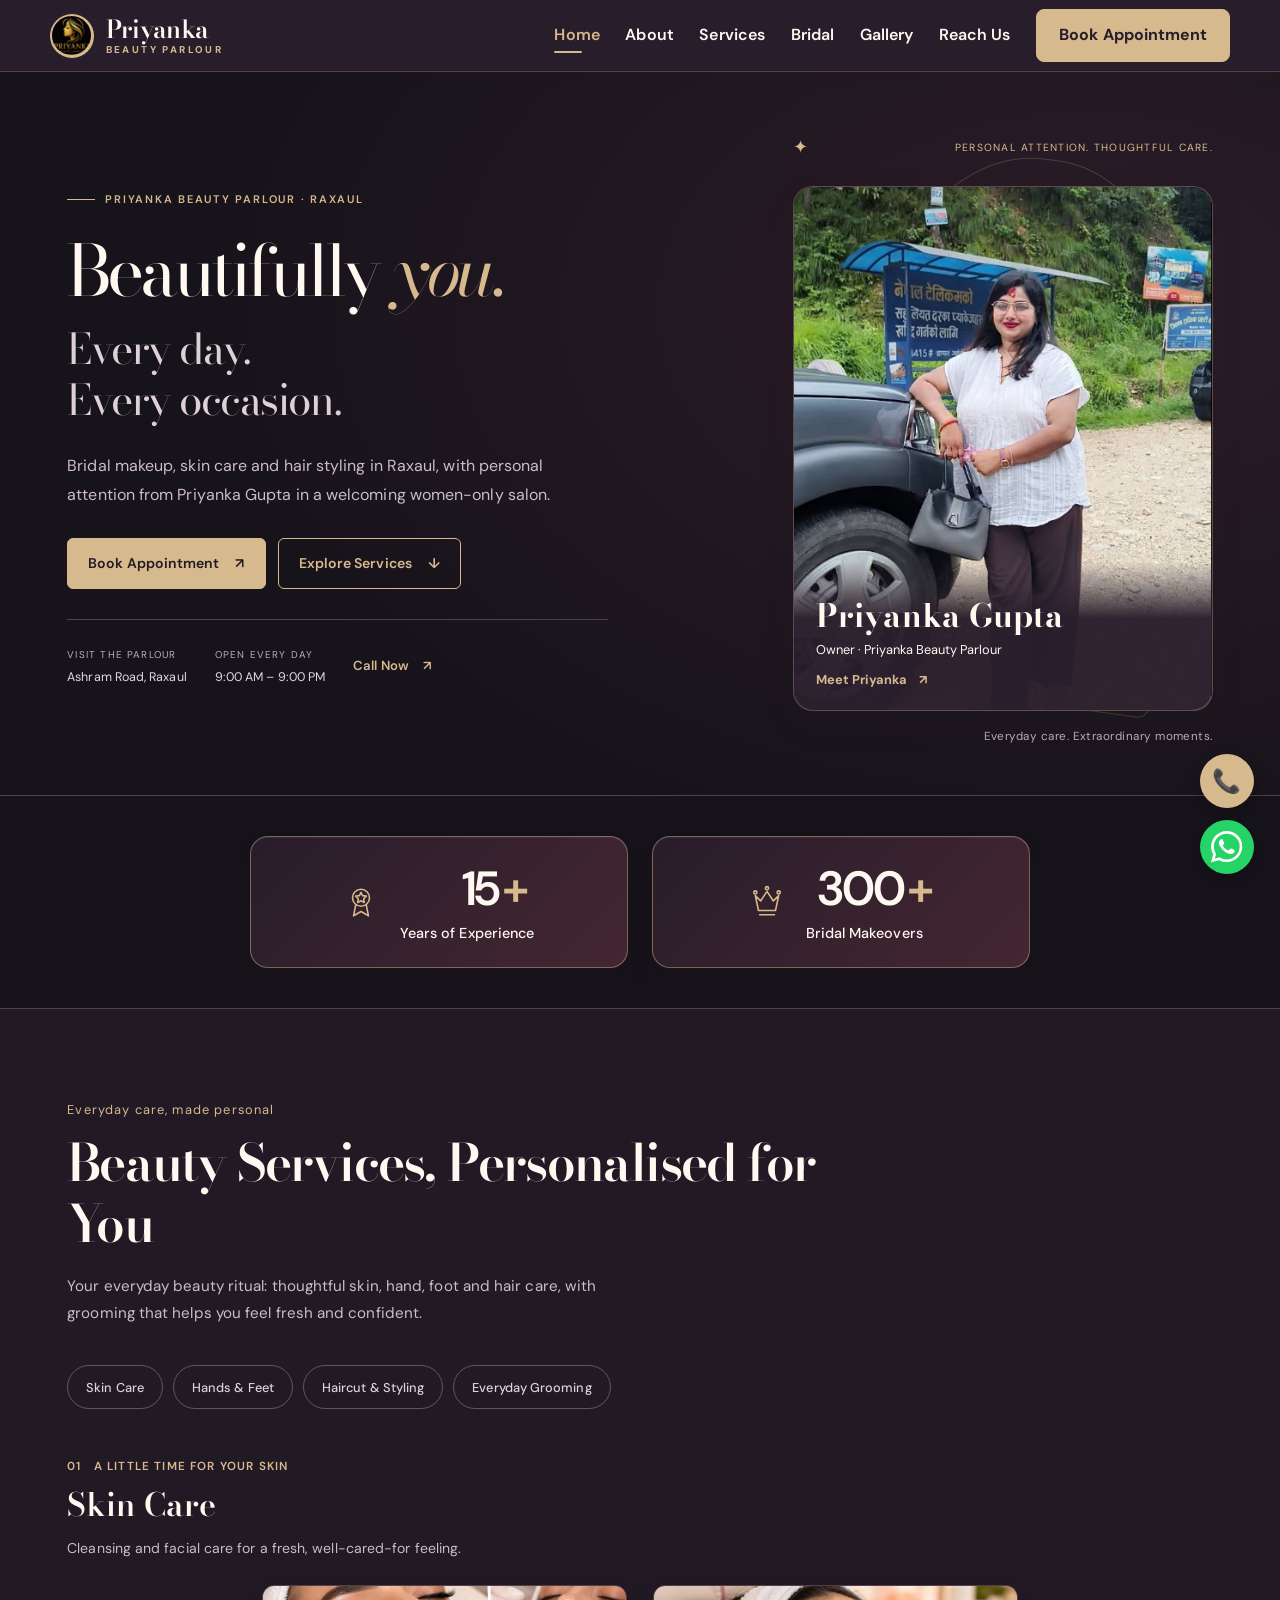
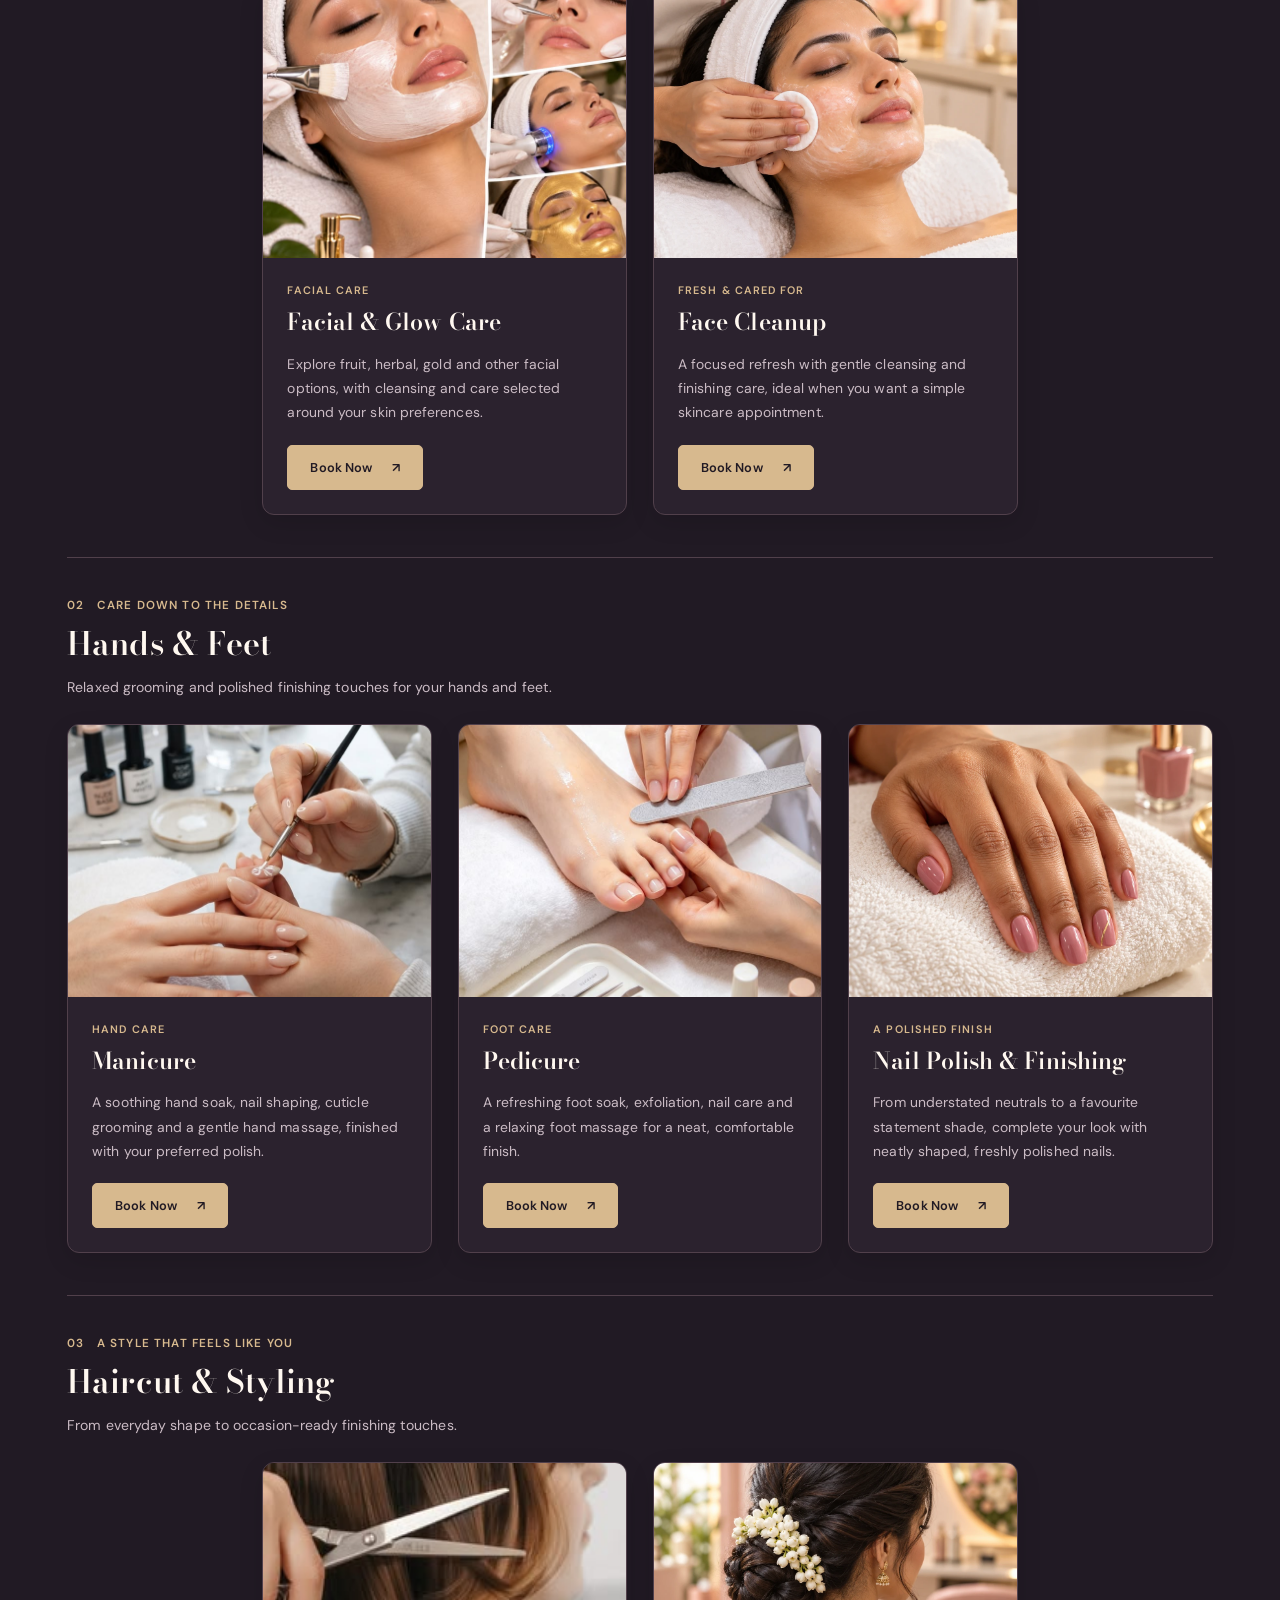
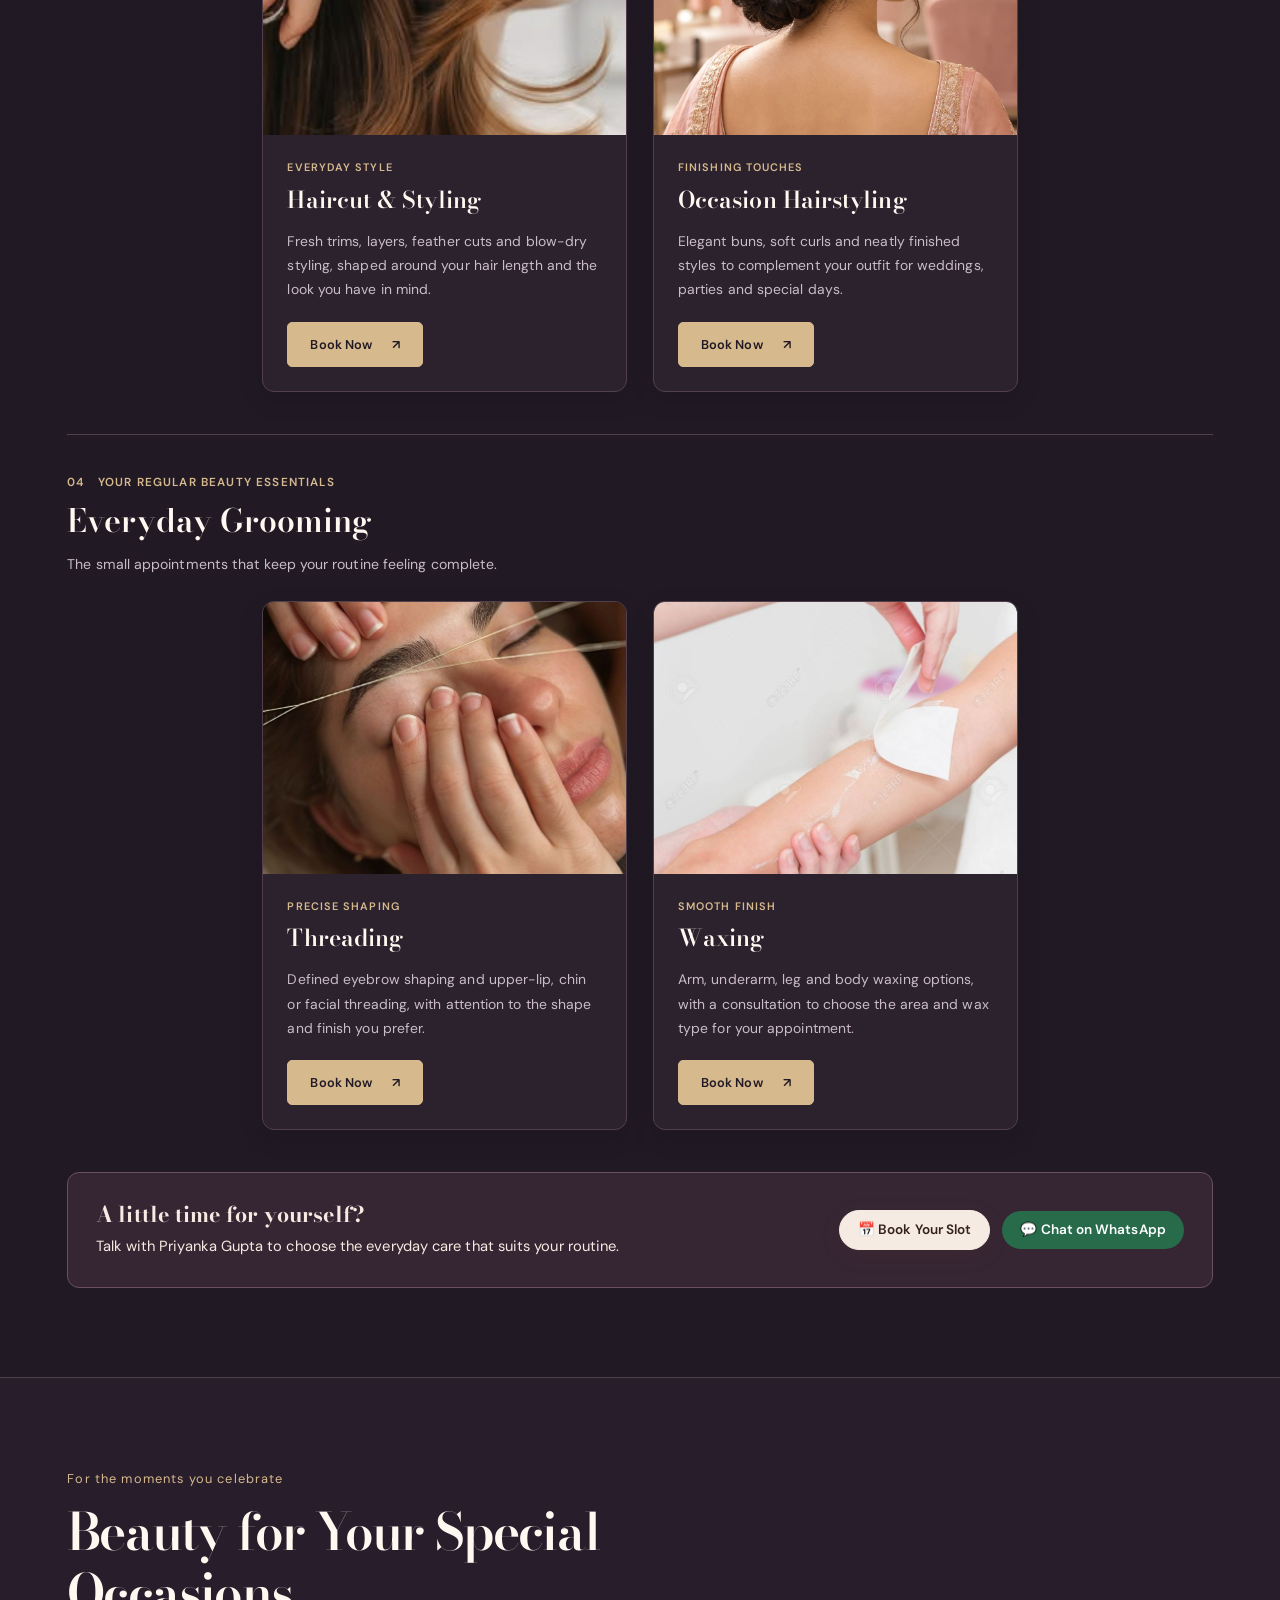
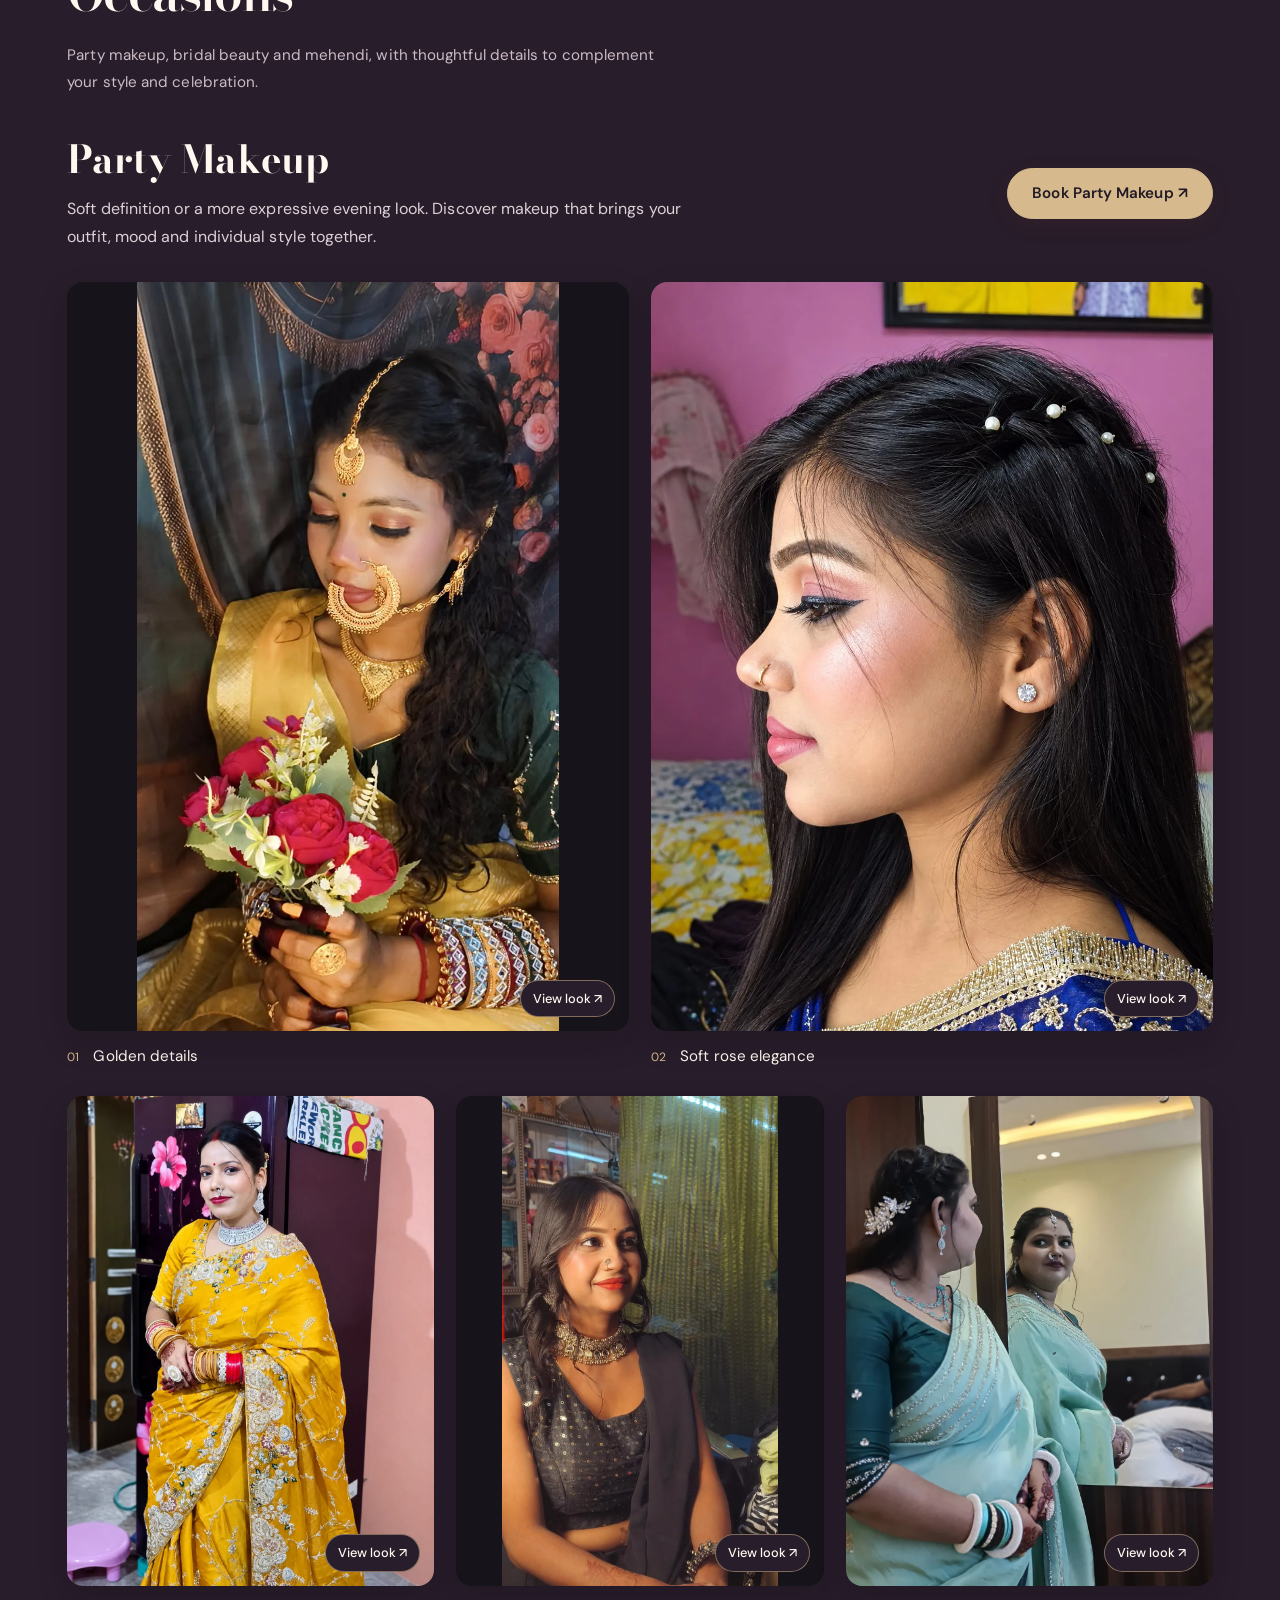
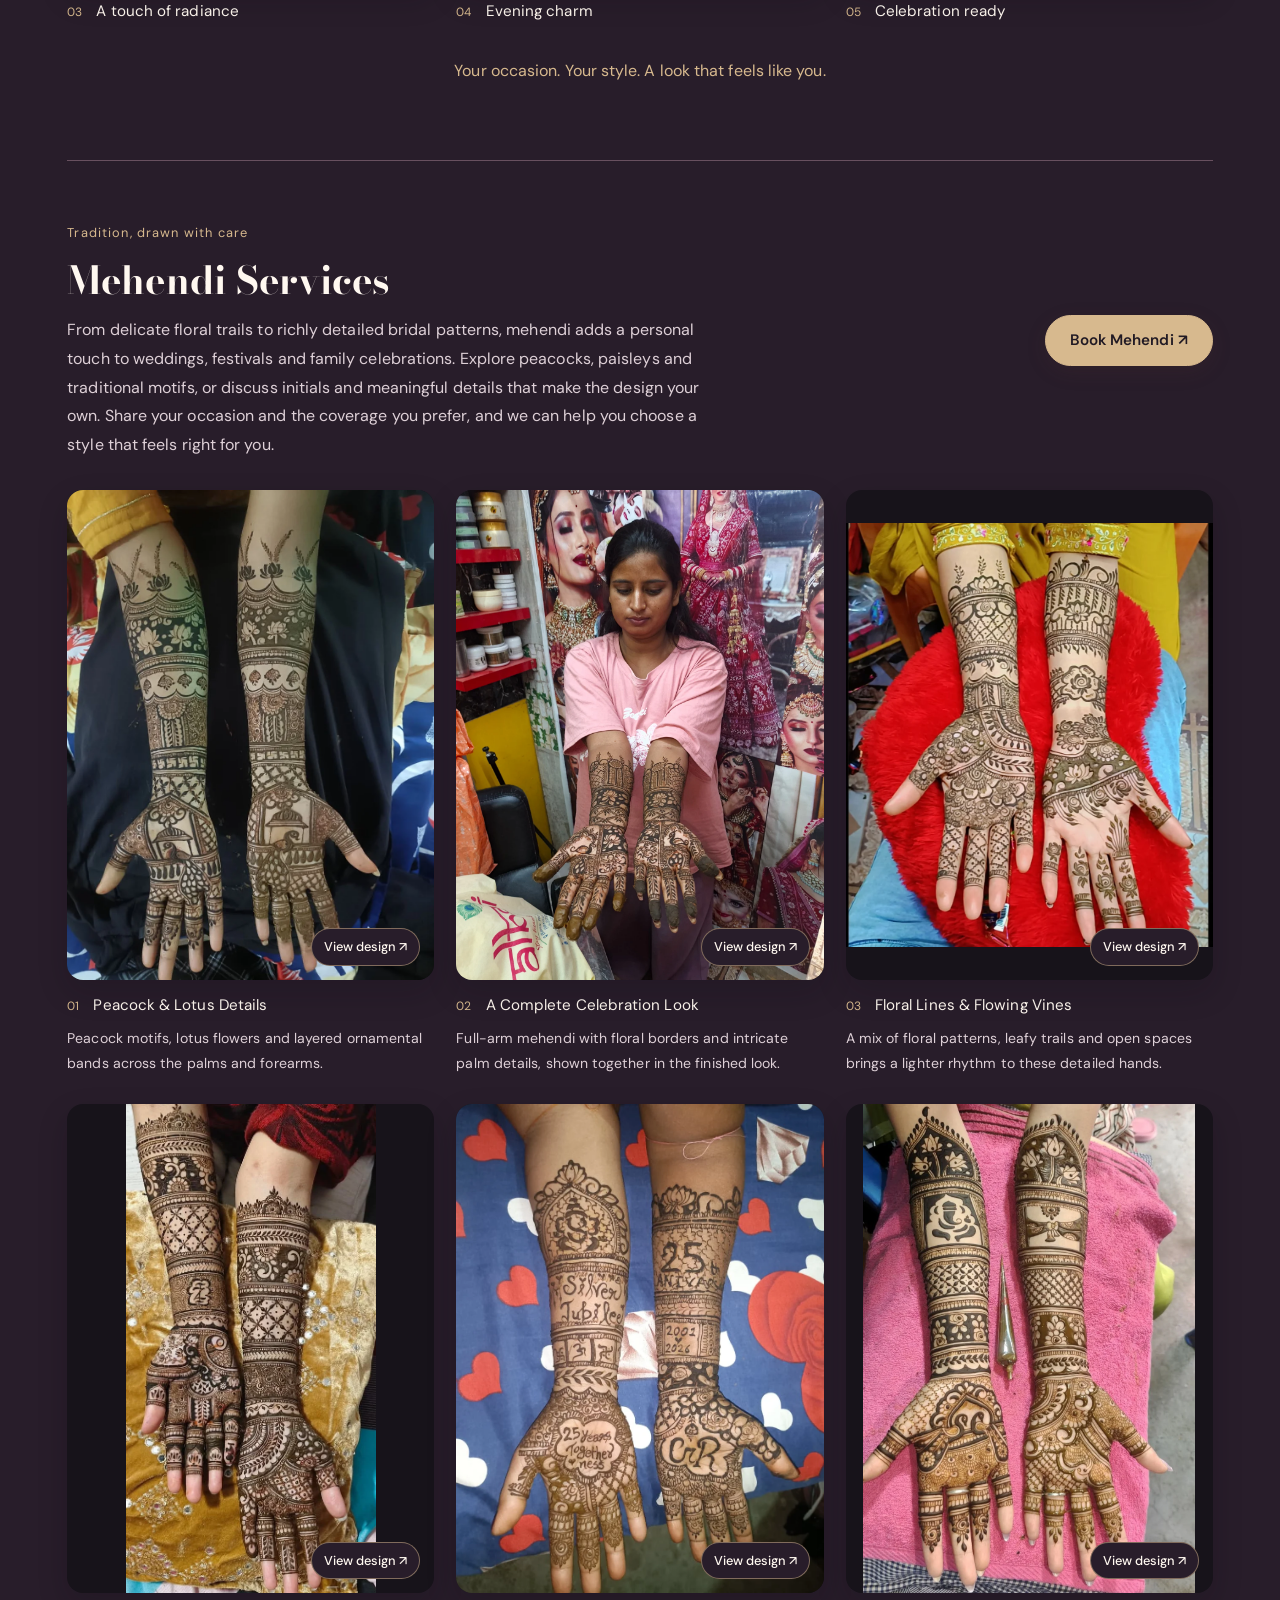
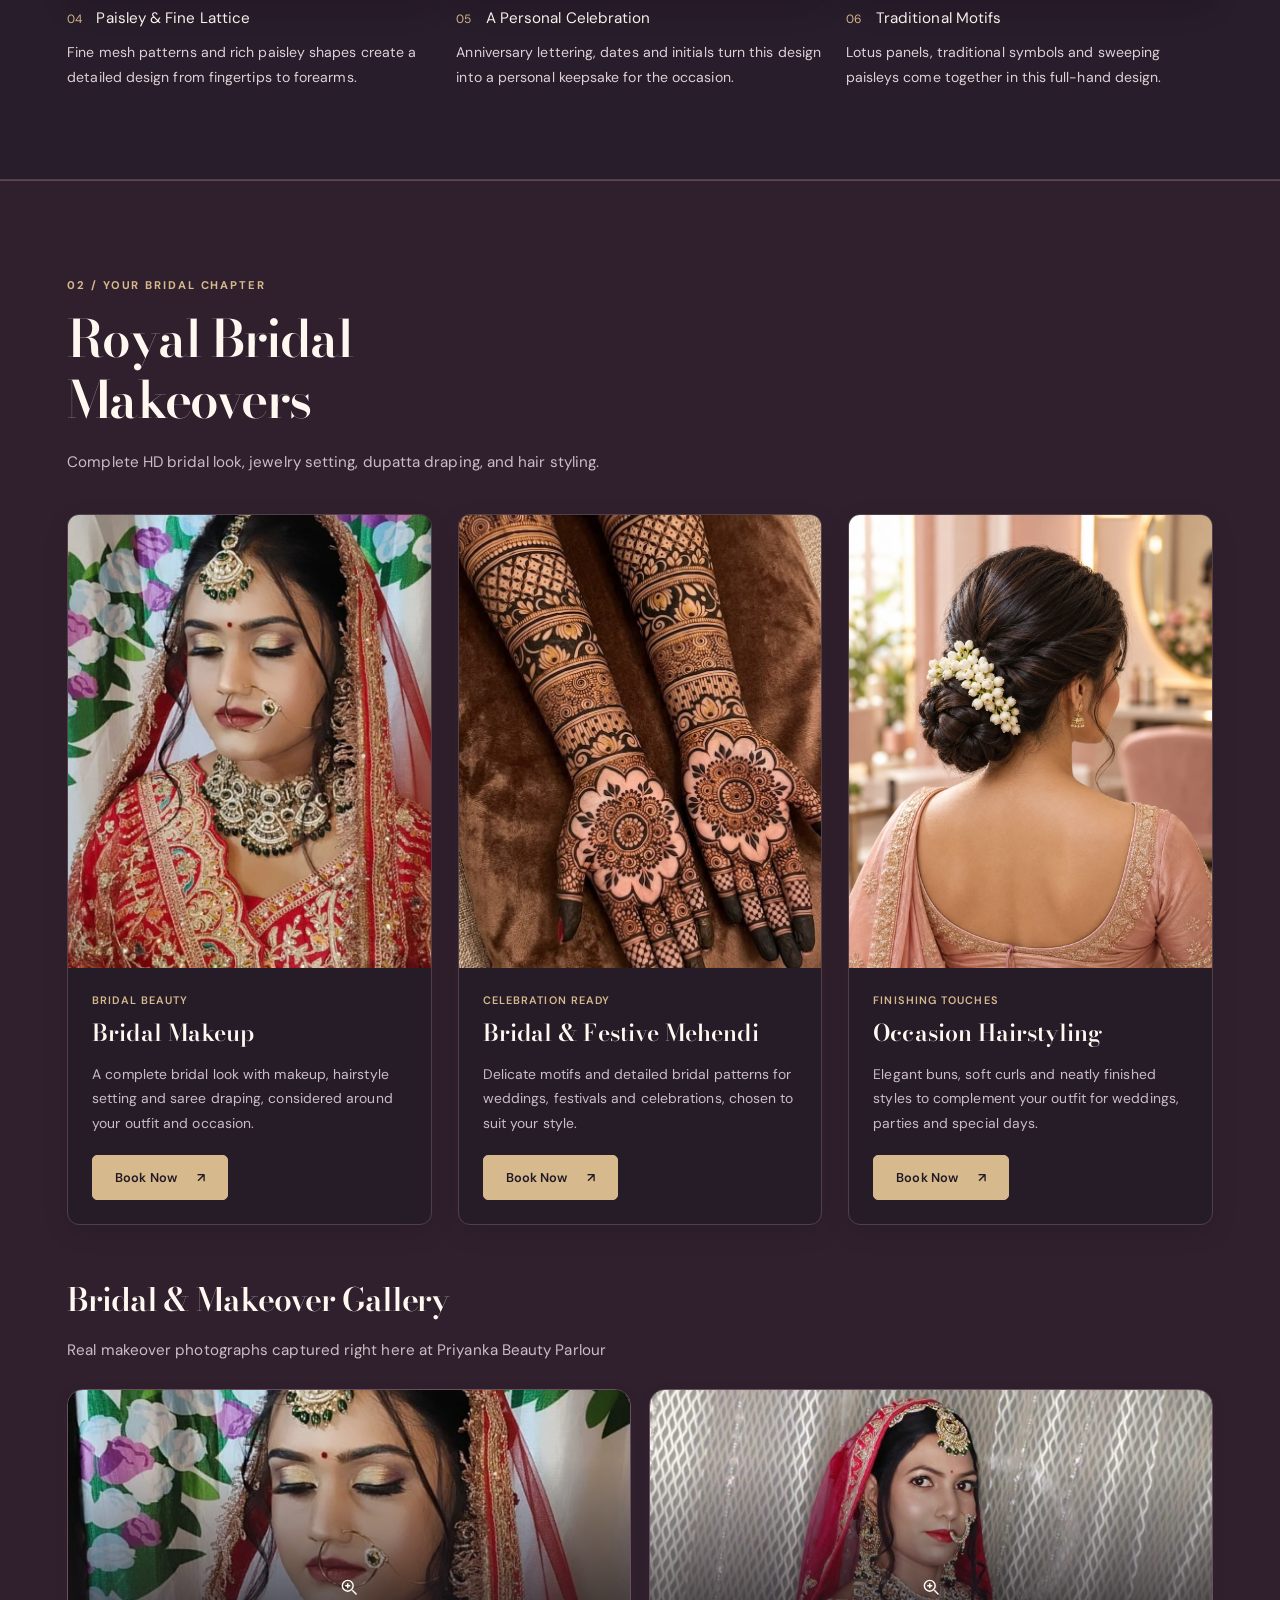
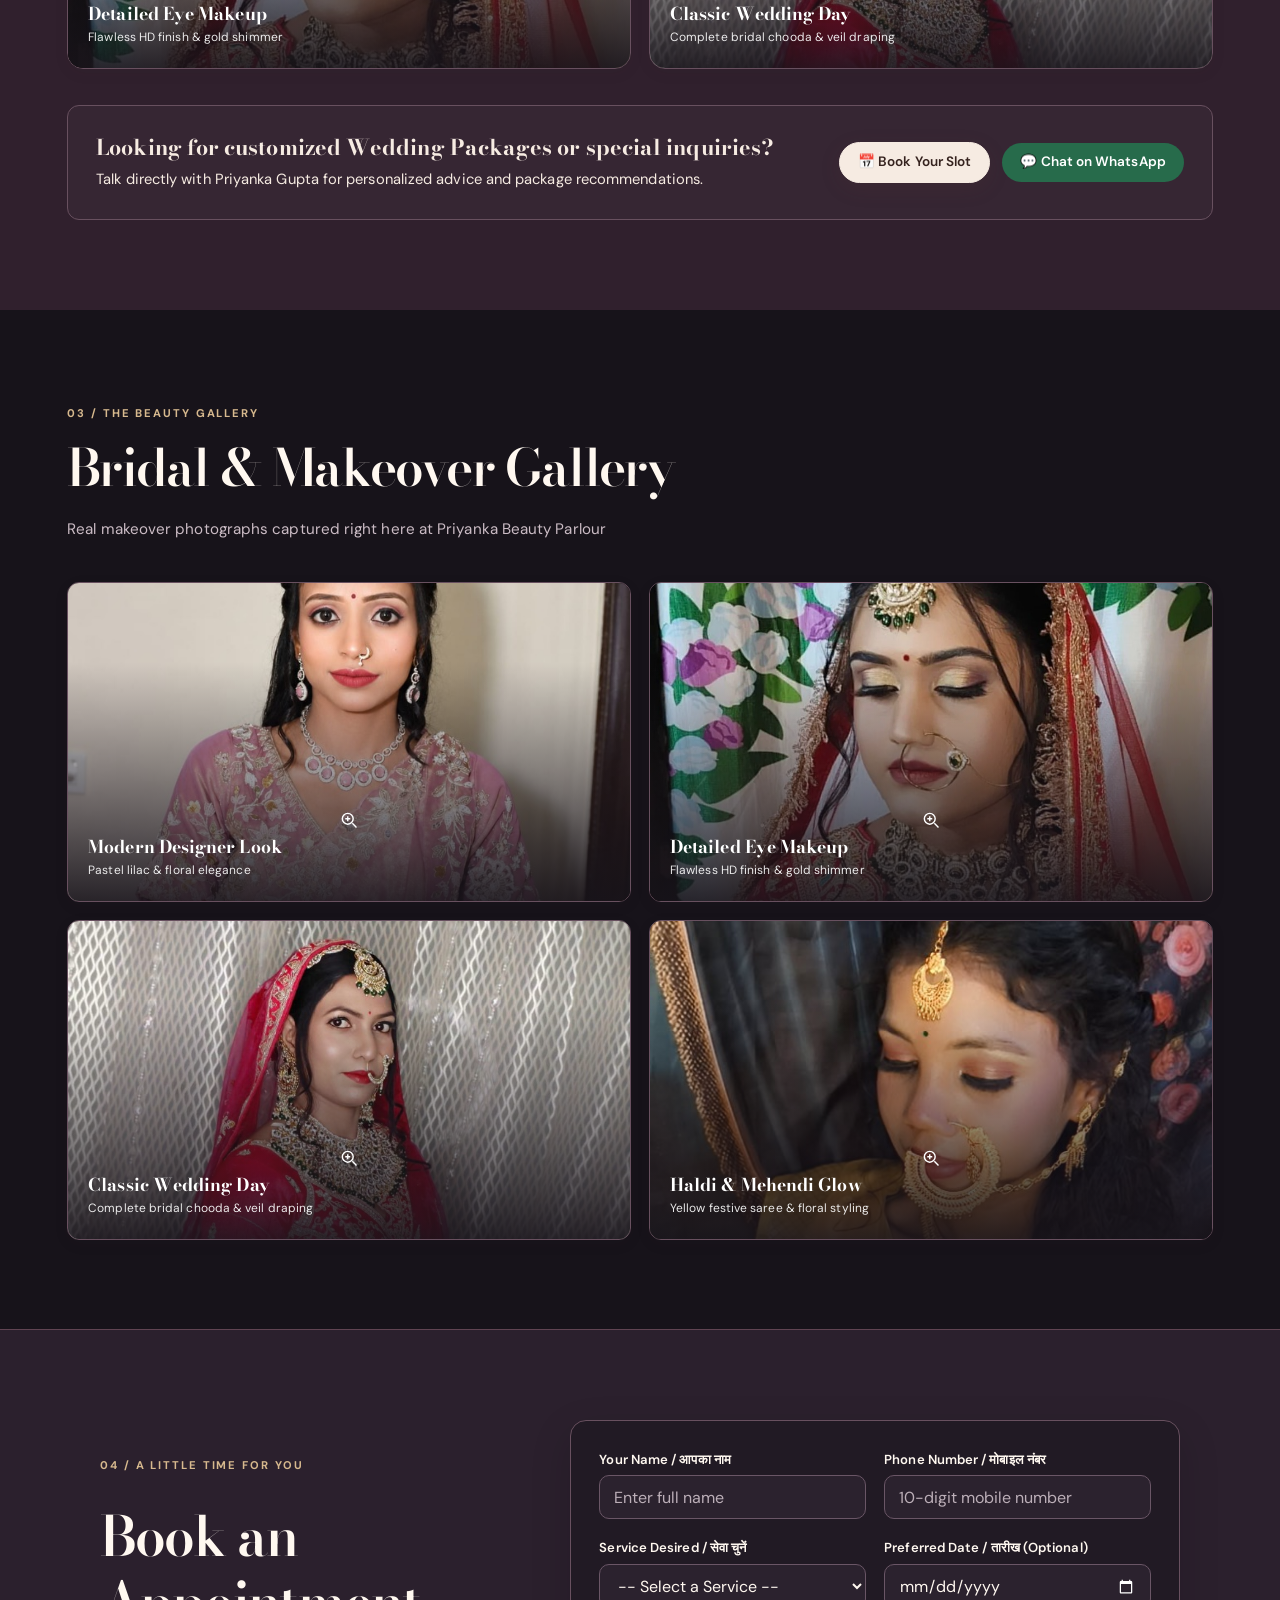
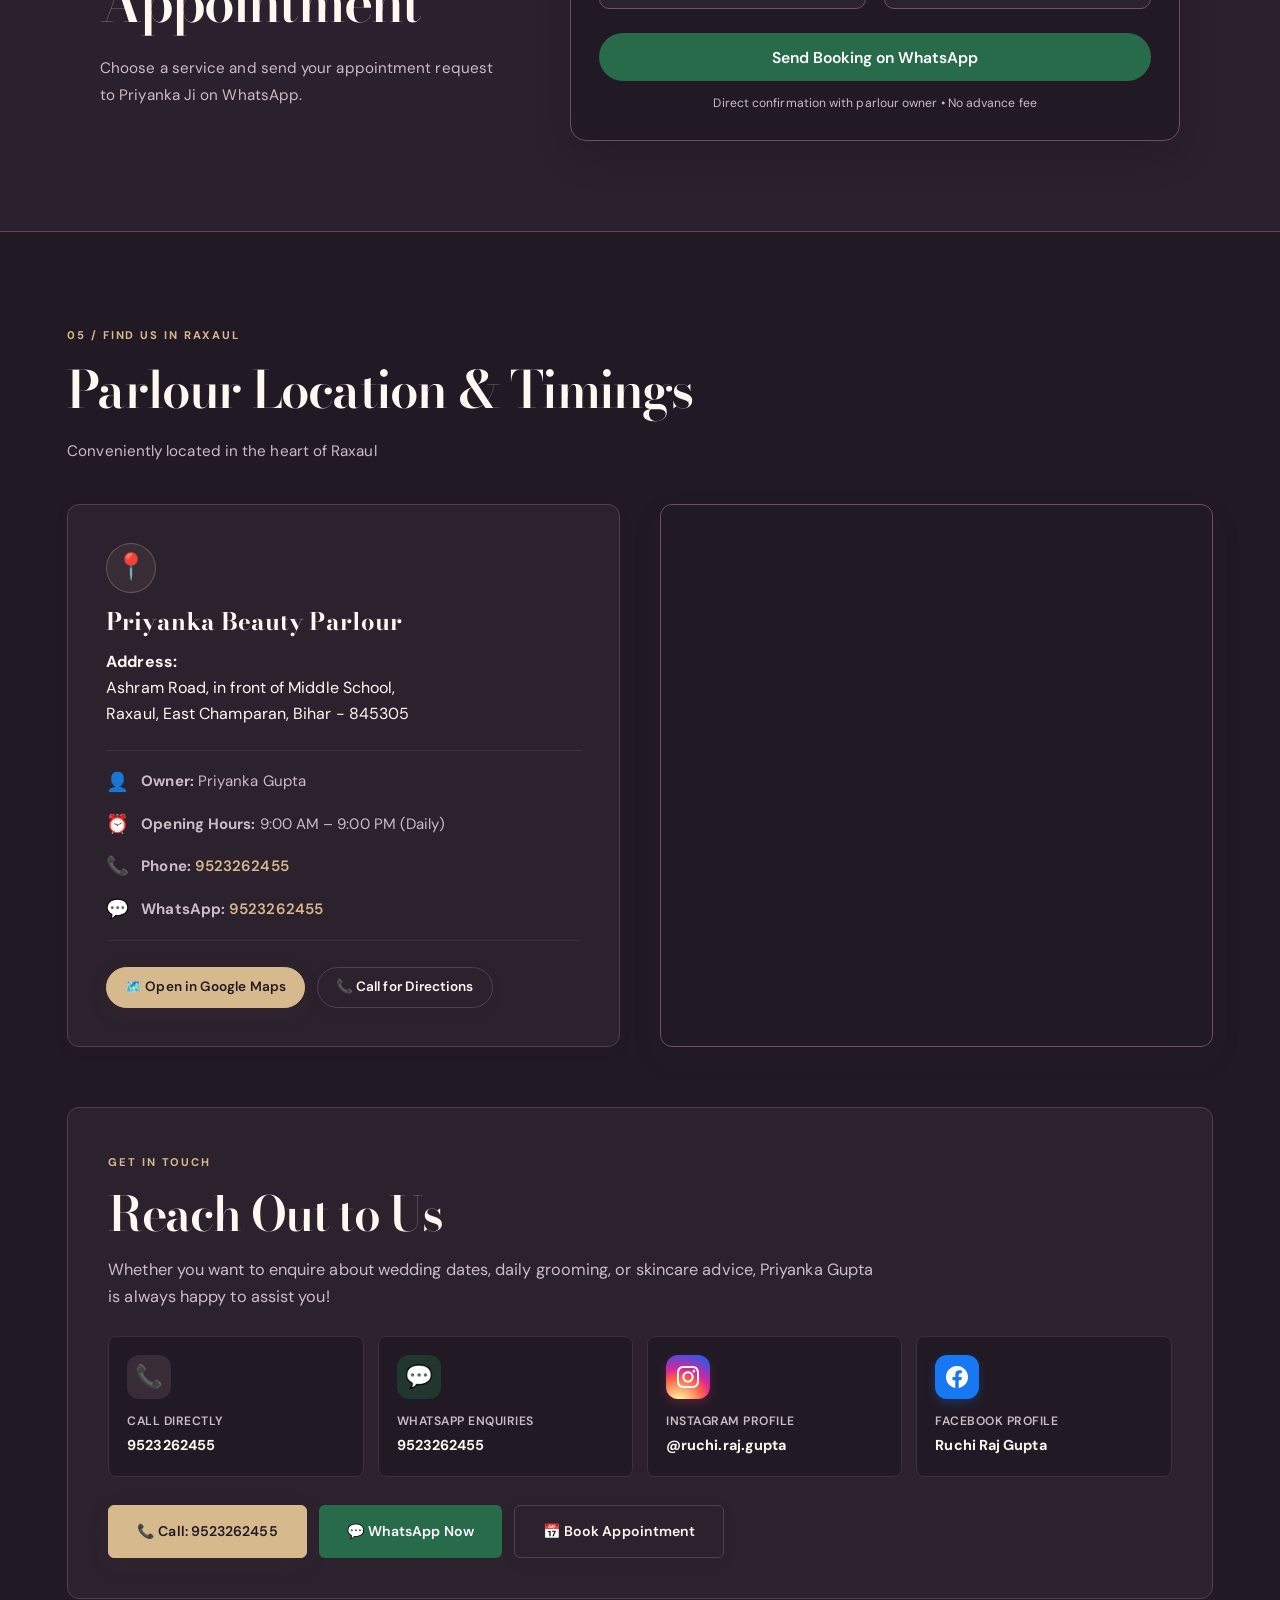
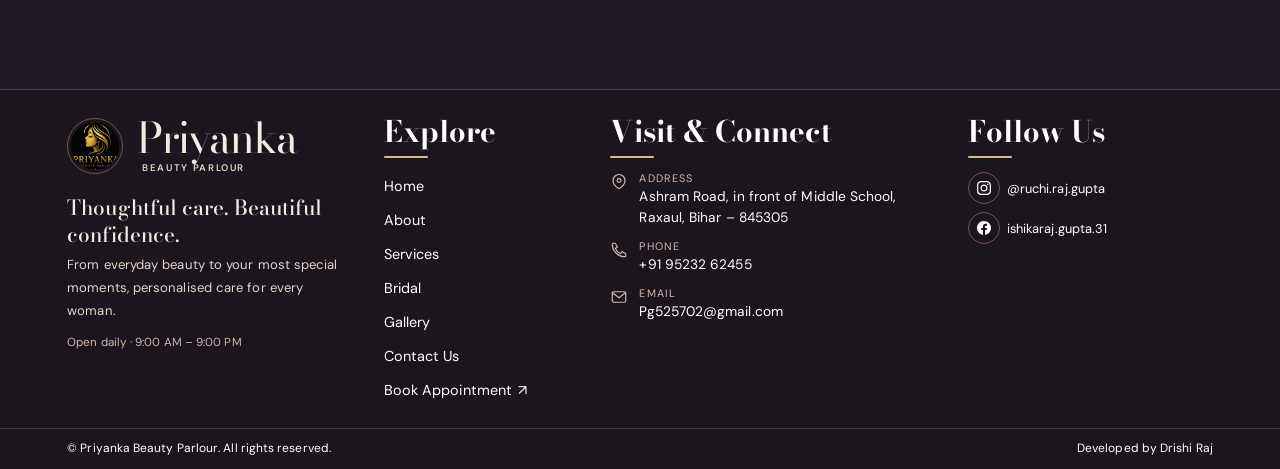
==== commit 93755aad: "Everthings Changes" ====
--- a/index.html
+++ b/index.html
@@ -3,439 +3,541 @@
 <head>
   <meta charset="UTF-8">
   <meta name="viewport" content="width=device-width, initial-scale=1.0">
-  <title>Priyanka Beauty Parlour | Bridal & Salon, Raxaul</title>
-  <meta name="description" content="Priyanka Beauty Parlour by Priyanka Gupta in Ashram Road, Raxaul. Specializing in royal bridal makeovers, facials, haircuts, waxing, hair spa, and personal care.">
+  <title>Home | Priyanka Beauty Parlour, Raxaul</title>
+  <meta name="description" content="Priyanka Beauty Parlour by Priyanka Gupta in Ashram Road, Raxaul. Specializing in royal bridal makeovers, facials, haircuts, waxing, mehendi, and personal care.">
   <link rel="icon" type="image/jpeg" href="images/logo.jpg">
   
-  <!-- Google Fonts: Playfair Display (Headings) & Poppins (Body, UI, Controls) -->
+  <!-- Editorial serif headings and a clean, readable sans-serif body. -->
   <link rel="preconnect" href="https://fonts.googleapis.com">
   <link rel="preconnect" href="https://fonts.gstatic.com" crossorigin>
-  <link href="https://fonts.googleapis.com/css2?family=Cinzel:wght@600;700&family=Great+Vibes&family=Playfair+Display:ital,wght@0,500;0,600;0,700;0,800;1,600&family=Poppins:wght@400;500;600;700&display=swap" rel="stylesheet">
+  <link href="https://fonts.googleapis.com/css2?family=Bodoni+Moda:ital,wght@0,400;0,500;0,600;0,700;1,400;1,500&family=DM+Sans:wght@400;500;600;700;800&display=swap" rel="stylesheet">
   
   <link rel="stylesheet" href="style.css">
 </head>
-<body>
-
-  <!-- Header / Navigation -->
+<body class="home-page">
+  <a class="skip-link" href="#main-content">Skip to content</a>
+  <div class="scroll-progress" aria-hidden="true"></div>
   <header class="main-header" id="navbar">
     <div class="container nav-container">
-      
-      <!-- Brand Logo -->
-      <a href="#home" class="brand-logo" title="Priyanka Beauty Parlour">
-        <div class="logo-ring">
-          <img src="images/logo.jpg" alt="Priyanka Beauty Parlour" class="brand-logo-img">
-        </div>
-        <div class="brand-text-block">
-          <span class="brand-name-gold">Priyanka</span>
-          <span class="brand-tag-royal">✦ BEAUTY PARLOUR ✦</span>
-        </div>
+      <a href="index.html" class="brand-logo" title="Priyanka Beauty Parlour">
+        <div class="logo-ring"><img src="images/logo.jpg" alt="" class="brand-logo-img" width="48" height="48"></div>
+        <div class="brand-text-block"><span class="brand-name-gold">Priyanka</span><span class="brand-tag-royal">BEAUTY PARLOUR</span></div>
       </a>
-
-      <!-- Desktop & Mobile Drawer Nav Menu -->
-      <nav class="nav-menu" id="navMenu" role="navigation" aria-label="Main Navigation">
+      <nav class="nav-menu" id="navMenu" aria-label="Main Navigation">
         <div class="mobile-only nav-drawer-header">
-          <div class="nav-drawer-brand">
-            <span class="nav-drawer-name">Priyanka</span>
-            <span class="nav-drawer-tag">✦ BEAUTY PARLOUR ✦</span>
-          </div>
-          <button class="nav-close-btn" id="navCloseBtn" aria-label="Close Navigation">&times;</button>
-        </div>
-        <a href="#home" class="nav-link active">Home</a>
-        <a href="#booking" class="nav-link nav-highlight">Book Appointment</a>
-        <a href="#about" class="nav-link">About</a>
-        <a href="#services" class="nav-link">Services</a>
-        <a href="#gallery" class="nav-link">Gallery</a>
-        <a href="#location" class="nav-link">Location</a>
-        <a href="#contact" class="nav-link">Contact</a>
-        <div class="mobile-only nav-mobile-cta">
-          <a href="tel:9523262455" class="btn btn-gold-outline btn-sm">📞 Call: 9523262455</a>
-          <a href="https://wa.me/919523262455" target="_blank" class="btn btn-whatsapp btn-sm">💬 WhatsApp Us</a>
-        </div>
+          <div class="nav-drawer-brand"><span class="nav-drawer-name">Priyanka</span><span class="nav-drawer-tag">BEAUTY PARLOUR</span></div>
+          <button type="button" class="nav-close-btn" id="navCloseBtn" aria-label="Close Navigation">&times;</button>
+        </div>
+        <a href="index.html" class="nav-link" aria-current="page">Home</a>
+        <a href="about.html" class="nav-link">About</a>
+        <a href="services.html" class="nav-link">Services</a>
+        <a href="bridal.html" class="nav-link">Bridal</a>
+        <a href="gallery.html" class="nav-link">Gallery</a>
+        <a href="contact.html" class="nav-link">Reach Us</a>
+        <a href="index.html#booking" class="btn header-book">Book Appointment</a>
       </nav>
-
-      <!-- Desktop Quick Contact CTA -->
-      <div class="header-cta desktop-only">
-        <a href="tel:9523262455" class="btn btn-gold-outline btn-sm">📞 Call</a>
-        <a href="https://wa.me/919523262455" target="_blank" class="btn btn-whatsapp btn-sm">WhatsApp</a>
-      </div>
-
-      <!-- Mobile Hamburger / Close Button -->
-      <button class="hamburger-btn" id="hamburgerBtn" aria-label="Open Navigation" aria-expanded="false" aria-controls="navMenu">
-        <span></span>
-        <span></span>
-        <span></span>
-      </button>
+      <button type="button" class="hamburger-btn" id="hamburgerBtn" aria-label="Open Navigation" aria-expanded="false" aria-controls="navMenu"><span></span><span></span><span></span></button>
     </div>
   </header>
-  <!-- Mobile Navigation Backdrop Overlay -->
-  <div class="nav-backdrop" id="navBackdrop"></div>
-
-  <!-- 2. Hero Section (With Highly Attractive Shop Title & Online Booking Card at Top) -->
-  <section class="hero-section" id="home">
-    <div class="hero-bg-glow glow-1"></div>
-    <div class="hero-bg-glow glow-2"></div>
-    
+  <div class="nav-backdrop" id="navBackdrop" aria-hidden="true"></div>
+  <main id="main-content" tabindex="-1">
+<section class="hero-section home-editorial-hero" id="home" aria-labelledby="heroTitle">
     <div class="container hero-container">
-      
-      <!-- Left Column: Majestic Royal Title & Shop Introduction -->
       <div class="hero-text-content">
+        <p class="hero-eyebrow"><span aria-hidden="true"></span> Priyanka Beauty Parlour · Raxaul</p>
+        <h1 class="hero-title" id="heroTitle">Beautifully <em>you.</em><span>Every day.<br>Every occasion.</span></h1>
+        <p class="hero-description">Bridal makeup, skin care and hair styling in Raxaul, with personal attention from Priyanka Gupta in a welcoming women-only salon.</p>
+        <div class="hero-buttons">
+          <a href="index.html#booking" class="btn hero-book-button">Book Appointment <span aria-hidden="true">↗</span></a>
+          <a href="#services" class="btn btn-gold-outline">Explore Services <span aria-hidden="true">↓</span></a>
+        </div>
+        <div class="hero-details">
+          <p><span class="hero-detail-label">Visit the parlour</span>Ashram Road, Raxaul</p>
+          <p><span class="hero-detail-label">Open every day</span>9:00 AM – 9:00 PM</p>
+          <a href="tel:9523262455" class="hero-call">Call Now <span aria-hidden="true">↗</span></a>
+        </div>
+      </div>
+      <div class="hero-image-wrapper home-hero-visual">
+        <span class="hero-orbit" aria-hidden="true"></span>
+        <div class="hero-portrait-label"><span aria-hidden="true">✦</span> Personal attention. Thoughtful care.</div>
+        <article class="owner-card" id="ownerCard" aria-label="Meet Priyanka Gupta">
+          <button type="button" class="owner-card-trigger" id="ownerCardTrigger" aria-expanded="false" aria-controls="ownerCardPanel" aria-label="Meet Priyanka Gupta, owner of Priyanka Beauty Parlour">
+            <img class="owner-card-portrait" src="images/priyanka-gupta-owner-portrait.webp" alt="Priyanka Gupta, owner of Priyanka Beauty Parlour" width="487" height="730" fetchpriority="high">
+            <span class="owner-card-caption">
+              <span class="owner-card-name">Priyanka Gupta</span>
+              <span class="owner-card-role">Owner · Priyanka Beauty Parlour</span>
+              <span class="owner-card-hint">Meet Priyanka <span aria-hidden="true">↗</span></span>
+            </span>
+          </button>
+          <section class="owner-card-panel" id="ownerCardPanel" aria-labelledby="ownerCardTitle" aria-hidden="true" inert>
+            <div class="owner-card-panel-header">
+              <h2 id="ownerCardTitle">Meet Priyanka</h2>
+              <button type="button" class="owner-card-close" id="ownerCardClose" aria-label="Close owner information">Close <span aria-hidden="true">×</span></button>
+            </div>
+            <div class="owner-card-story" tabindex="0" role="region" aria-label="About Priyanka Gupta — scroll to read">
+              <p class="owner-card-subtitle">The heart behind Priyanka Beauty Parlour</p>
+              <p>For Priyanka Gupta, beauty is personal—a chance to help every woman feel comfortable, cared for and confident. Her vision for Priyanka Beauty Parlour brings together thoughtful attention, a welcoming atmosphere and a love for bringing out each client’s individual style. From everyday care to special occasions, the focus is on celebrating you.</p>
+              <p class="owner-card-signature">Personal attention. Thoughtful care. Confidence that feels like you.</p>
+            </div>
+          </section>
+        </article>
         
-        <!-- Royal Crown Badge -->
-        <div class="royal-crown-badge">
-          <span class="sparkle">✦</span>
-          <span class="badge-text">Welcome to Raxaul's Trusted Women's Salon</span>
-          <span class="sparkle">✦</span>
-        </div>
-
-        <!-- Specially Styled Attractive Main Shop Name -->
-        <div class="shop-title-wrapper">
-          <span class="shop-pre-title">Welcome to</span>
-          <h1 class="shop-main-title">
-            <span class="name-priyanka">Priyanka</span>
-            <span class="name-parlour">Beauty Parlour</span>
-          </h1>
-          <div class="royal-divider">
-            <span class="divider-line"></span>
-            <span class="divider-gem">✦ ⚜ ✦</span>
-            <span class="divider-line"></span>
-          </div>
-        </div>
-
-        <p class="hero-tagline-stylish">
-          Beauty <span class="dot">•</span> Care <span class="dot">•</span> Confidence
-        </p>
-
-        <p class="hero-description">
-          Experience royal bridal makeovers, rejuvenating skin treatments, and gentle personal grooming by <strong>Priyanka Gupta</strong> in a clean, welcoming, and relaxed women-only environment.
-        </p>
-        
-        <div class="hero-buttons">
-          <a href="#booking" class="btn btn-royal-gold">
-            <span>✨ Book Appointment</span>
-          </a>
-          <a href="tel:9523262455" class="btn btn-white-glass">
-            <span>📞 Call: 9523262455</span>
-          </a>
-        </div>
-
-        <!-- Trust Badges -->
-        <div class="hero-features">
-          <div class="feature-card">
-            <span class="feature-icon">👑</span>
-            <span class="feature-text">Bridal Specialist</span>
-          </div>
-          <div class="feature-card">
-            <span class="feature-icon">🌸</span>
-            <span class="feature-text">100% Women-Only</span>
-          </div>
-          <div class="feature-card">
-            <span class="feature-icon">🌿</span>
-            <span class="feature-text">Safe Branded Care</span>
-          </div>
-        </div>
-
-
-      </div>
-
-      <!-- Right Column: Luxury Glassmorphism Appointment Booking Card at Top -->
-      <div class="hero-booking-card" id="booking">
-        <div class="booking-card-badge">
-          <span>⚡ Instant WhatsApp Booking</span>
-        </div>
-        
-        <div class="booking-card-header">
-          <h3 class="booking-title">Book an Appointment</h3>
-          <p class="booking-subtitle">Fill your details below to send an instant booking request to Priyanka Ji</p>
-        </div>
-        
-        <form id="appointmentForm" class="appointment-form">
-          <div class="form-group">
-            <label for="clientName">Your Name / आपका नाम</label>
-            <div class="input-wrapper">
-              <span class="input-icon">👤</span>
-              <input type="text" id="clientName" placeholder="Enter full name" required>
-            </div>
-          </div>
-
-          <div class="form-group">
-            <label for="clientPhone">Phone Number / मोबाइल नंबर</label>
-            <div class="input-wrapper">
-              <span class="input-icon">📞</span>
-              <input type="tel" id="clientPhone" placeholder="10-digit mobile number" required>
-            </div>
-          </div>
-
-          <div class="form-group">
-            <label for="serviceSelect">Service Desired / सेवा चुनें</label>
-            <div class="input-wrapper">
-              <span class="input-icon">✨</span>
-              <select id="serviceSelect" required>
-                <option value="" disabled selected>-- Select a Service --</option>
-                <option value="Bridal Makeup">Bridal Makeup / ब्राइडल मेकअप</option>
-                <option value="Party Makeup">Party Makeup / पार्टी मेकअप</option>
-                <option value="Facial & Skin Glow">Facial & Skin Glow / फेशियल</option>
-                <option value="Haircut & Styling">Haircut & Styling / हेयरकट</option>
-                <option value="Hair Spa">Hair Spa / हेयर स्पा</option>
-                <option value="Waxing">Waxing / वैक्सिंग</option>
-                <option value="Threading">Threading / थ्रेडिंग</option>
-                <option value="Manicure & Pedicure">Manicure & Pedicure</option>
-                <option value="Special Consultation">Special Package / अन्य पूछताछ</option>
-              </select>
-            </div>
-          </div>
-
-          <div class="form-group">
-            <label for="clientDate">Preferred Date / तारीख (Optional)</label>
-            <div class="input-wrapper">
-              <span class="input-icon">📅</span>
-              <input type="date" id="clientDate">
-            </div>
-          </div>
-
-          <button type="submit" class="btn btn-whatsapp btn-block btn-booking-submit">
-            <span>💬 Send Booking on WhatsApp</span>
-          </button>
-        </form>
-        
-        <div class="booking-guarantee">
-          <span>🔒 Direct confirmation with parlour owner • No advance fee</span>
-        </div>
-      </div>
-
-    </div>
-  </section>
-
-  <!-- 3. About Section -->
-  <section class="about-section" id="about">
-    <div class="container">
-      <div class="about-grid">
-        <div class="about-image-wrapper">
-          <div class="about-photo-frame">
-            <img src="images/gallery-4.jpg" alt="Bridal work by Priyanka Beauty Parlour">
-            <div class="gold-corner corner-tl"></div>
-            <div class="gold-corner corner-br"></div>
-          </div>
-          <div class="about-floating-card">
-            <span class="floating-icon">⭐</span>
-            <div>
-              <strong class="floating-title">100% Care & Hygiene</strong>
-              <p class="floating-desc">Trusted by brides across Raxaul</p>
-            </div>
-          </div>
-        </div>
-
-        <div class="about-text-content">
-          <div class="section-badge">About The Owner</div>
-          <h2 class="section-title">A Caring Touch for Every Woman</h2>
-          <p class="lead-text">
-            <strong>Priyanka Beauty Parlour</strong> is founded and warmly nurtured by <strong>Priyanka Gupta</strong> on Ashram Road, Raxaul.
-          </p>
-          <p class="body-text">
-            We believe beauty is not about artificial standards—it is about celebrating your unique self with confidence and grace. With personal care, gentle treatments, and genuine listening, every customer is given our undivided attention.
-          </p>
-          <p class="body-text">
-            From quick daily grooming sessions to breathtaking royal bridal makeovers, we use only trusted, branded, and skin-tested cosmetic products in a sanitized, comfortable sanctuary tailored just for women.
-          </p>
-
-          <div class="about-highlights-grid">
-            <div class="highlight-box">
-              <span class="highlight-icon">👑</span>
-              <div>
-                <h4>Royal Bridal Makeovers</h4>
-                <p>Complete HD bridal look, jewelry setting, dupatta draping, and hair styling.</p>
-              </div>
-            </div>
-            <div class="highlight-box">
-              <span class="highlight-icon">🌿</span>
-              <div>
-                <h4>Safe Branded Products</h4>
-                <p>Gentle cosmetics and herbal care suited specially to Indian skin tones.</p>
-              </div>
-            </div>
-            <div class="highlight-box">
-              <span class="highlight-icon">⏰</span>
-              <div>
-                <h4>Open 7 Days a Week</h4>
-                <p>Available daily from <strong>9:00 AM to 9:00 PM</strong> for your convenience.</p>
-              </div>
-            </div>
-          </div>
-        </div>
-      </div>
-    </div>
-  </section>
-
-  <!-- 4. Services Section (Beautiful UI/UX Service Cards) -->
-  <section class="services-section" id="services">
+        <p class="hero-visual-note">Everyday care. Extraordinary moments.</p>
+      </div>
+    </div>
+    <section class="achievements-section" aria-labelledby="achievementsTitle" data-achievements>
+    <h2 class="achievements-sr-only" id="achievementsTitle">Our experience</h2>
+    <ul class="achievements-strip">
+      <li class="achievement-card">
+        <svg class="achievement-icon" viewBox="0 0 32 32" fill="none" stroke="currentColor" stroke-width="1.5" stroke-linecap="round" stroke-linejoin="round" aria-hidden="true" focusable="false"><circle cx="16" cy="12" r="8"/><path d="m11 19-2 10 7-4 7 4-2-10M16 7l1.5 3 3.5.5-2.5 2.4.6 3.5-3.1-1.6-3.1 1.6.6-3.5-2.5-2.4 3.5-.5Z"/></svg>
+        <div class="achievement-details">
+          <p class="achievement-metric"><span class="achievements-sr-only">15+</span><span aria-hidden="true"><span class="achievement-number" data-count="15">15</span><span class="achievement-plus">+</span></span></p>
+          <p class="achievement-label">Years of Experience</p>
+        </div>
+      </li>
+      <li class="achievement-card">
+        <svg class="achievement-icon" viewBox="0 0 32 32" fill="none" stroke="currentColor" stroke-width="1.5" stroke-linecap="round" stroke-linejoin="round" aria-hidden="true" focusable="false"><path d="m5 10 5 5 6-9 6 9 5-5-3 14H8ZM9 28h14"/><circle cx="5" cy="7" r="1.5"/><circle cx="16" cy="3" r="1.5"/><circle cx="27" cy="7" r="1.5"/></svg>
+        <div class="achievement-details">
+          <p class="achievement-metric"><span class="achievements-sr-only">300+</span><span aria-hidden="true"><span class="achievement-number" data-count="300">300</span><span class="achievement-plus">+</span></span></p>
+          <p class="achievement-label">Bridal Makeovers</p>
+        </div>
+      </li>
+    </ul>
+  </section>
+  </section>
+
+<section class="services-section" id="services">
     <div class="container">
       <div class="section-header text-center">
-        <span class="section-badge">What We Offer</span>
-        <h2 class="section-title">Beauty & Grooming Services</h2>
-        <p class="section-subtitle">Specially curated treatments designed to leave you glowing and refreshed</p>
-      </div>
-
-      <div class="services-grid">
-        <!-- Service 1: Threading -->
-        <div class="service-card">
-          <div class="service-icon-wrap">🪡</div>
-          <h3 class="service-name">Threading</h3>
-          <p class="service-desc">Clean, virtually painless eyebrow shaping, upper lip, chin, and full facial threading for smooth perfection.</p>
-          <div class="service-footer">
-            <span class="service-tag">Gentle Shaping</span>
-            <a href="#booking" class="service-book-link" onclick="selectService('Threading')">Book ➜</a>
-          </div>
-        </div>
-
-        <!-- Service 2: Haircut -->
-        <div class="service-card">
-          <div class="service-icon-wrap">✂️</div>
-          <h3 class="service-name">Haircut & Styling</h3>
-          <p class="service-desc">Precision trimming, stylish U/V-cuts, layers, feather cuts, and blow-dry styling tailored to your face shape.</p>
-          <div class="service-footer">
-            <span class="service-tag">Modern Styles</span>
-            <a href="#booking" class="service-book-link" onclick="selectService('Haircut & Styling')">Book ➜</a>
-          </div>
-        </div>
-
-        <!-- Service 3: Facial -->
-        <div class="service-card popular-card">
-          <span class="card-ribbon">Most Popular</span>
-          <div class="service-icon-wrap">✨</div>
-          <h3 class="service-name">Facial & Glow Care</h3>
-          <p class="service-desc">Fruit, Herbal, Gold, Diamond, and D-Tan treatments to deeply cleanse, unclog pores, and restore natural radiance.</p>
-          <div class="service-footer">
-            <span class="service-tag">Instant Radiance</span>
-            <a href="#booking" class="service-book-link" onclick="selectService('Facial & Skin Glow')">Book ➜</a>
-          </div>
-        </div>
-
-        <!-- Service 4: Manicure -->
-        <div class="service-card">
-          <div class="service-icon-wrap">💅</div>
-          <h3 class="service-name">Manicure</h3>
-          <p class="service-desc">Warm soothing hand soak, dead skin exfoliation, cuticle grooming, hand massage, and long-lasting nail paint.</p>
-          <div class="service-footer">
-            <span class="service-tag">Hand Care</span>
-            <a href="#booking" class="service-book-link" onclick="selectService('Manicure & Pedicure')">Book ➜</a>
-          </div>
-        </div>
-
-        <!-- Service 5: Pedicure -->
-        <div class="service-card">
-          <div class="service-icon-wrap">🦶</div>
-          <h3 class="service-name">Pedicure</h3>
-          <p class="service-desc">Revitalizing foot bath, heel scrub for cracked soles, soothing reflexology massage, and polished nails.</p>
-          <div class="service-footer">
-            <span class="service-tag">Foot Relief</span>
-            <a href="#booking" class="service-book-link" onclick="selectService('Manicure & Pedicure')">Book ➜</a>
-          </div>
-        </div>
-
-        <!-- Service 6: Makeup (Bridal Specialist) -->
-        <div class="service-card bridal-special-card">
-          <span class="card-ribbon royal-ribbon">Signature</span>
-          <div class="service-icon-wrap">👑</div>
-          <h3 class="service-name">Bridal & Party Makeup</h3>
-          <p class="service-desc">Flawless HD bridal makeover, engagement look, wedding guest makeup, saree draping, and hairstyle setting.</p>
-          <div class="service-footer">
-            <span class="service-tag royal-tag">Specialist</span>
-            <a href="#booking" class="service-book-link" onclick="selectService('Bridal Makeup')">Book ➜</a>
-          </div>
-        </div>
-
-        <!-- Service 7: Waxing -->
-        <div class="service-card">
-          <div class="service-icon-wrap">🍯</div>
-          <h3 class="service-name">Waxing</h3>
-          <p class="service-desc">Hygienic honey, chocolate, and Rica waxing for full arms, underarms, legs, and full body for silky-soft skin.</p>
-          <div class="service-footer">
-            <span class="service-tag">Silky Smooth</span>
-            <a href="#booking" class="service-book-link" onclick="selectService('Waxing')">Book ➜</a>
-          </div>
-        </div>
-
-        <!-- Service 8: Hair Spa -->
-        <div class="service-card">
-          <div class="service-icon-wrap">🌸</div>
-          <h3 class="service-name">Hair Spa Treatment</h3>
-          <p class="service-desc">Deep nourishing conditioning therapy with Matrix / L'Oreal creams to tame frizz, fight dandruff, and add softness.</p>
-          <div class="service-footer">
-            <span class="service-tag">Deep Nutrition</span>
-            <a href="#booking" class="service-book-link" onclick="selectService('Hair Spa')">Book ➜</a>
-          </div>
-        </div>
+        <p class="everyday-kicker">Everyday care, made personal</p>
+        <h2 class="section-title">Beauty Services, Personalised for You</h2>
+        <p class="section-subtitle">Your everyday beauty ritual: thoughtful skin, hand, foot and hair care, with grooming that helps you feel fresh and confident.</p>
+      </div>
+
+      <nav class="service-category-nav" aria-label="Browse service categories">
+        <a href="#services-skin">Skin Care</a>
+        <a href="#services-hands-feet">Hands &amp; Feet</a>
+        <a href="#services-hair">Haircut &amp; Styling</a>
+        <a href="#services-grooming">Everyday Grooming</a>
+      </nav>
+
+      <div class="service-categories">
+        <div class="service-category" id="services-skin" role="region" aria-labelledby="skin-title">
+          <div class="service-category-header">
+            <p class="service-category-eyebrow"><span aria-hidden="true">01</span> A little time for your skin</p>
+            <h3 id="skin-title">Skin Care</h3>
+            <p class="service-category-intro">Cleansing and facial care for a fresh, well-cared-for feeling.</p>
+          </div>
+          <div class="category-grid category-grid--pair">
+            <article class="service-card">
+              <button type="button" class="service-media service-media--facial photo-trigger" data-photo data-gallery="services" data-full="./images/service-facial.jpg" data-title="Facial cleansing and skincare treatments" aria-label="View photo: Facial cleansing and skincare treatments">
+                <img src="./images/service-facial.jpg" alt="Facial cleansing and skincare treatments" width="736" height="1104" loading="lazy" decoding="async">
+              
+                <span class="photo-zoom"><svg viewBox="0 0 24 24" aria-hidden="true" focusable="false"><circle cx="10.5" cy="10.5" r="6.5"/><path d="m16 16 5 5M10.5 7.5v6m-3-3h6"/></svg><span>View photo</span></span>
+              </button>
+              <div class="service-content">
+                <p class="service-tag">Facial care</p>
+                <h4 class="service-name">Facial &amp; Glow Care</h4>
+                <p class="service-desc">Explore fruit, herbal, gold and other facial options, with cleansing and care selected around your skin preferences.</p>
+                <a href="index.html?service=Facial%20%26%20Skin%20Glow#booking" class="service-book-link" data-service="Facial &amp; Skin Glow" aria-label="Book Facial &amp; Glow Care">Book Now <span aria-hidden="true">&#8599;</span></a>
+              </div>
+            </article>
+            <article class="service-card">
+              <button type="button" class="service-media service-media--face-cleanup photo-trigger" data-photo data-gallery="services" data-full="./images/service-face-cleanup.webp" data-title="Gentle facial cleanup with a cotton pad" aria-label="View photo: Gentle facial cleanup with a cotton pad">
+                <img src="./images/service-face-cleanup.webp" alt="Illustrative gentle facial cleanup with a cotton pad" width="1122" height="1402" loading="lazy" decoding="async" data-generated="true">
+              
+                <span class="photo-zoom"><svg viewBox="0 0 24 24" aria-hidden="true" focusable="false"><circle cx="10.5" cy="10.5" r="6.5"/><path d="m16 16 5 5M10.5 7.5v6m-3-3h6"/></svg><span>View photo</span></span>
+              </button>
+              <div class="service-content">
+                <p class="service-tag">Fresh &amp; cared for</p>
+                <h4 class="service-name">Face Cleanup</h4>
+                <p class="service-desc">A focused refresh with gentle cleansing and finishing care, ideal when you want a simple skincare appointment.</p>
+                <a href="index.html?service=Face%20Cleanup#booking" class="service-book-link" data-service="Face Cleanup" aria-label="Book Face Cleanup">Book Now <span aria-hidden="true">&#8599;</span></a>
+              </div>
+            </article>
+          </div>
+        </div>
+
+        <div class="service-category" id="services-hands-feet" role="region" aria-labelledby="hands-feet-title">
+          <div class="service-category-header">
+            <p class="service-category-eyebrow"><span aria-hidden="true">02</span> Care down to the details</p>
+            <h3 id="hands-feet-title">Hands &amp; Feet</h3>
+            <p class="service-category-intro">Relaxed grooming and polished finishing touches for your hands and feet.</p>
+          </div>
+          <div class="category-grid">
+            <article class="service-card">
+              <button type="button" class="service-media service-media--manicure photo-trigger" data-photo data-gallery="services" data-full="./images/service-manicure.jpg" data-title="Nail detailing during a manicure" aria-label="View photo: Nail detailing during a manicure">
+                <img src="./images/service-manicure.jpg" alt="Nail detailing during a manicure" width="736" height="1318" loading="lazy" decoding="async">
+              
+                <span class="photo-zoom"><svg viewBox="0 0 24 24" aria-hidden="true" focusable="false"><circle cx="10.5" cy="10.5" r="6.5"/><path d="m16 16 5 5M10.5 7.5v6m-3-3h6"/></svg><span>View photo</span></span>
+              </button>
+              <div class="service-content">
+                <p class="service-tag">Hand care</p>
+                <h4 class="service-name">Manicure</h4>
+                <p class="service-desc">A soothing hand soak, nail shaping, cuticle grooming and a gentle hand massage, finished with your preferred polish.</p>
+                <a href="index.html?service=Manicure#booking" class="service-book-link" data-service="Manicure" aria-label="Book Manicure">Book Now <span aria-hidden="true">&#8599;</span></a>
+              </div>
+            </article>
+            <article class="service-card">
+              <button type="button" class="service-media service-media--pedicure photo-trigger" data-photo data-gallery="services" data-full="./images/service-pedicure.jpg" data-title="Toenail shaping during a pedicure" aria-label="View photo: Toenail shaping during a pedicure">
+                <img src="./images/service-pedicure.jpg" alt="Toenail shaping during a pedicure" width="736" height="1308" loading="lazy" decoding="async">
+              
+                <span class="photo-zoom"><svg viewBox="0 0 24 24" aria-hidden="true" focusable="false"><circle cx="10.5" cy="10.5" r="6.5"/><path d="m16 16 5 5M10.5 7.5v6m-3-3h6"/></svg><span>View photo</span></span>
+              </button>
+              <div class="service-content">
+                <p class="service-tag">Foot care</p>
+                <h4 class="service-name">Pedicure</h4>
+                <p class="service-desc">A refreshing foot soak, exfoliation, nail care and a relaxing foot massage for a neat, comfortable finish.</p>
+                <a href="index.html?service=Pedicure#booking" class="service-book-link" data-service="Pedicure" aria-label="Book Pedicure">Book Now <span aria-hidden="true">&#8599;</span></a>
+              </div>
+            </article>
+            <article class="service-card">
+              <button type="button" class="service-media service-media--nail-polish photo-trigger" data-photo data-gallery="services" data-full="./images/service-nail-polish.webp" data-title="Dusty-rose nail polish with a subtle gold accent" aria-label="View photo: Dusty-rose nail polish with a subtle gold accent">
+                <img src="./images/service-nail-polish.webp" alt="Illustrative dusty-rose nail polish with a subtle gold accent" width="1122" height="1402" loading="lazy" decoding="async" data-generated="true">
+              
+                <span class="photo-zoom"><svg viewBox="0 0 24 24" aria-hidden="true" focusable="false"><circle cx="10.5" cy="10.5" r="6.5"/><path d="m16 16 5 5M10.5 7.5v6m-3-3h6"/></svg><span>View photo</span></span>
+              </button>
+              <div class="service-content">
+                <p class="service-tag">A polished finish</p>
+                <h4 class="service-name">Nail Polish &amp; Finishing</h4>
+                <p class="service-desc">From understated neutrals to a favourite statement shade, complete your look with neatly shaped, freshly polished nails.</p>
+                <a href="index.html?service=Nail%20Polish#booking" class="service-book-link" data-service="Nail Polish" aria-label="Book Nail Polish &amp; Finishing">Book Now <span aria-hidden="true">&#8599;</span></a>
+              </div>
+            </article>
+          </div>
+        </div>
+
+        <div class="service-category" id="services-hair" role="region" aria-labelledby="hair-title">
+          <div class="service-category-header">
+            <p class="service-category-eyebrow"><span aria-hidden="true">03</span> A style that feels like you</p>
+            <h3 id="hair-title">Haircut &amp; Styling</h3>
+            <p class="service-category-intro">From everyday shape to occasion-ready finishing touches.</p>
+          </div>
+          <div class="category-grid category-grid--pair">
+            <article class="service-card">
+              <button type="button" class="service-media service-media--haircut photo-trigger" data-photo data-gallery="services" data-full="./images/service-haircut.jpg" data-title="Long layered haircut and styling" aria-label="View photo: Long layered haircut and styling">
+                <img src="./images/service-haircut.jpg" alt="Long layered haircut and styling" width="236" height="420" loading="lazy" decoding="async">
+              
+                <span class="photo-zoom"><svg viewBox="0 0 24 24" aria-hidden="true" focusable="false"><circle cx="10.5" cy="10.5" r="6.5"/><path d="m16 16 5 5M10.5 7.5v6m-3-3h6"/></svg><span>View photo</span></span>
+              </button>
+              <div class="service-content">
+                <p class="service-tag">Everyday style</p>
+                <h4 class="service-name">Haircut &amp; Styling</h4>
+                <p class="service-desc">Fresh trims, layers, feather cuts and blow-dry styling, shaped around your hair length and the look you have in mind.</p>
+                <a href="index.html?service=Haircut%20%26%20Styling#booking" class="service-book-link" data-service="Haircut &amp; Styling" aria-label="Book Haircut &amp; Styling">Book Now <span aria-hidden="true">&#8599;</span></a>
+              </div>
+            </article>
+            <article class="service-card">
+              <button type="button" class="service-media service-media--occasion-hairstyle photo-trigger" data-photo data-gallery="services" data-full="./images/service-occasion-hairstyle.webp" data-title="Braided low bun with jasmine flowers" aria-label="View photo: Braided low bun with jasmine flowers">
+                <img src="./images/service-occasion-hairstyle.webp" alt="Illustrative braided low bun with jasmine flowers" width="1122" height="1402" loading="lazy" decoding="async" data-generated="true">
+              
+                <span class="photo-zoom"><svg viewBox="0 0 24 24" aria-hidden="true" focusable="false"><circle cx="10.5" cy="10.5" r="6.5"/><path d="m16 16 5 5M10.5 7.5v6m-3-3h6"/></svg><span>View photo</span></span>
+              </button>
+              <div class="service-content">
+                <p class="service-tag">Finishing touches</p>
+                <h4 class="service-name">Occasion Hairstyling</h4>
+                <p class="service-desc">Elegant buns, soft curls and neatly finished styles to complement your outfit for weddings, parties and special days.</p>
+                <a href="index.html?service=Occasion%20Hairstyling#booking" class="service-book-link" data-service="Occasion Hairstyling" aria-label="Book Occasion Hairstyling">Book Now <span aria-hidden="true">&#8599;</span></a>
+              </div>
+            </article>
+          </div>
+        </div>
+
+        <div class="service-category" id="services-grooming" role="region" aria-labelledby="grooming-title">
+          <div class="service-category-header">
+            <p class="service-category-eyebrow"><span aria-hidden="true">04</span> Your regular beauty essentials</p>
+            <h3 id="grooming-title">Everyday Grooming</h3>
+            <p class="service-category-intro">The small appointments that keep your routine feeling complete.</p>
+          </div>
+          <div class="category-grid category-grid--pair">
+            <article class="service-card">
+              <button type="button" class="service-media service-media--threading photo-trigger" data-photo data-gallery="services" data-full="./images/service-threading.jpg" data-title="Eyebrow shaping with threading" aria-label="View photo: Eyebrow shaping with threading">
+                <img src="./images/service-threading.jpg" alt="Eyebrow shaping with threading" width="736" height="920" loading="lazy" decoding="async">
+              
+                <span class="photo-zoom"><svg viewBox="0 0 24 24" aria-hidden="true" focusable="false"><circle cx="10.5" cy="10.5" r="6.5"/><path d="m16 16 5 5M10.5 7.5v6m-3-3h6"/></svg><span>View photo</span></span>
+              </button>
+              <div class="service-content">
+                <p class="service-tag">Precise shaping</p>
+                <h4 class="service-name">Threading</h4>
+                <p class="service-desc">Defined eyebrow shaping and upper-lip, chin or facial threading, with attention to the shape and finish you prefer.</p>
+                <a href="index.html?service=Threading#booking" class="service-book-link" data-service="Threading" aria-label="Book Threading">Book Now <span aria-hidden="true">&#8599;</span></a>
+              </div>
+            </article>
+            <article class="service-card">
+              <button type="button" class="service-media service-media--waxing photo-trigger" data-photo data-gallery="services" data-full="./images/service-waxing.jpg" data-title="Arm waxing treatment" aria-label="View photo: Arm waxing treatment">
+                <img src="./images/service-waxing.jpg" alt="Arm waxing treatment" width="736" height="736" loading="lazy" decoding="async">
+              
+                <span class="photo-zoom"><svg viewBox="0 0 24 24" aria-hidden="true" focusable="false"><circle cx="10.5" cy="10.5" r="6.5"/><path d="m16 16 5 5M10.5 7.5v6m-3-3h6"/></svg><span>View photo</span></span>
+              </button>
+              <div class="service-content">
+                <p class="service-tag">Smooth finish</p>
+                <h4 class="service-name">Waxing</h4>
+                <p class="service-desc">Arm, underarm, leg and body waxing options, with a consultation to choose the area and wax type for your appointment.</p>
+                <a href="index.html?service=Waxing#booking" class="service-book-link" data-service="Waxing" aria-label="Book Waxing">Book Now <span aria-hidden="true">&#8599;</span></a>
+              </div>
+            </article>
+          </div>
+        </div>
+
+
+
       </div>
 
       <!-- Price section replaced with direct consultation CTA -->
       <div class="services-cta-banner">
         <div class="cta-banner-text">
+          <h3>A little time for yourself?</h3>
+          <p>Talk with Priyanka Gupta to choose the everyday care that suits your routine.</p>
+        </div>
+        <div class="cta-banner-buttons">
+          <a href="index.html#booking" class="btn btn-royal-gold btn-sm">📅 Book Your Slot</a>
+          <a href="https://wa.me/919523262455?text=Hello%2C%20I%20would%20like%20to%20enquire%20about%20your%20everyday%20beauty%20services." target="_blank" class="btn btn-whatsapp btn-sm">💬 Chat on WhatsApp</a>
+        </div>
+      </div>
+
+    </div>
+  </section>
+
+<section class="occasion-section" id="celebration-beauty" aria-labelledby="celebration-title">
+    <div class="container">
+      <div class="section-header">
+        <p class="everyday-kicker">For the moments you celebrate</p>
+        <h2 class="section-title" id="celebration-title">Beauty for Your Special Occasions</h2>
+        <p class="section-subtitle">Party makeup, bridal beauty and mehendi, with thoughtful details to complement your style and celebration.</p>
+      </div>
+      <div class="occasion-intro" id="party-makeup">
+        <div><h3>Party Makeup</h3><p>Soft definition or a more expressive evening look. Discover makeup that brings your outfit, mood and individual style together.</p></div>
+        <a class="btn btn-royal-gold" href="index.html?service=Party%20Makeup#booking" data-service="Party Makeup">Book Party Makeup &#8599;</a>
+      </div>
+      <div class="occasion-grid">
+        <figure class="occasion-look">
+          <button type="button" class="occasion-photo photo-trigger" data-photo data-gallery="party-makeup" data-full="images/party-makeup-gold-traditional.webp" data-title="Golden details" aria-label="View photo: Traditional makeup with gold jewellery and soft curls">
+            <img src="images/party-makeup-gold-traditional.webp" alt="Traditional makeup with gold jewellery and soft curls" width="720" height="1280" loading="lazy" decoding="async">
+            <span class="occasion-view" aria-hidden="true">View look &#8599;</span>
+          </button>
+          <figcaption><span>01</span> Golden details</figcaption>
+        </figure>
+        <figure class="occasion-look">
+          <button type="button" class="occasion-photo photo-trigger" data-photo data-gallery="party-makeup" data-full="images/party-makeup-rose-eyes.webp" data-title="Soft rose elegance" aria-label="View photo: Rose eye makeup with winged liner and pearl hair accents">
+            <img src="images/party-makeup-rose-eyes.webp" alt="Rose eye makeup with winged liner and pearl hair accents" width="1086" height="1448" loading="lazy" decoding="async">
+            <span class="occasion-view" aria-hidden="true">View look &#8599;</span>
+          </button>
+          <figcaption><span>02</span> Soft rose elegance</figcaption>
+        </figure>
+        <figure class="occasion-look">
+          <button type="button" class="occasion-photo photo-trigger" data-photo data-gallery="party-makeup" data-full="images/party-makeup-yellow-saree.webp" data-title="A touch of radiance" aria-label="View photo: Defined eye makeup and berry lips paired with a yellow saree">
+            <img src="images/party-makeup-yellow-saree.webp" alt="Defined eye makeup and berry lips paired with a yellow saree" width="1086" height="1448" loading="lazy" decoding="async">
+            <span class="occasion-view" aria-hidden="true">View look &#8599;</span>
+          </button>
+          <figcaption><span>03</span> A touch of radiance</figcaption>
+        </figure>
+        <figure class="occasion-look">
+          <button type="button" class="occasion-photo photo-trigger" data-photo data-gallery="party-makeup" data-full="images/party-makeup-evening-look.webp" data-title="Evening charm" aria-label="View photo: Warm eye makeup and red lips with a dark occasion outfit">
+            <img src="images/party-makeup-evening-look.webp" alt="Warm eye makeup and red lips with a dark occasion outfit" width="900" height="1600" loading="lazy" decoding="async">
+            <span class="occasion-view" aria-hidden="true">View look &#8599;</span>
+          </button>
+          <figcaption><span>04</span> Evening charm</figcaption>
+        </figure>
+        <figure class="occasion-look">
+          <button type="button" class="occasion-photo photo-trigger" data-photo data-gallery="party-makeup" data-full="images/party-makeup-mint-saree.webp" data-title="Celebration ready" aria-label="View photo: Occasion makeup and braided hairstyle reflected in a mirror">
+            <img src="images/party-makeup-mint-saree.webp" alt="Occasion makeup and braided hairstyle reflected in a mirror" width="1200" height="1600" loading="lazy" decoding="async">
+            <span class="occasion-view" aria-hidden="true">View look &#8599;</span>
+          </button>
+          <figcaption><span>05</span> Celebration ready</figcaption>
+        </figure>
+      </div>
+      <p class="occasion-note">Your occasion. Your style. A look that feels like you.</p>
+      <div class="mehendi-topic" role="region" aria-labelledby="mehendi-services-title" id="mehendi-services">
+        <div class="occasion-intro">
+          <div>
+            <p class="everyday-kicker">Tradition, drawn with care</p>
+            <h3 id="mehendi-services-title">Mehendi Services</h3>
+            <p>From delicate floral trails to richly detailed bridal patterns, mehendi adds a personal touch to weddings, festivals and family celebrations. Explore peacocks, paisleys and traditional motifs, or discuss initials and meaningful details that make the design your own. Share your occasion and the coverage you prefer, and we can help you choose a style that feels right for you.</p>
+          </div>
+          <a class="btn btn-royal-gold" href="index.html?service=Mehendi#booking" data-service="Mehendi">Book Mehendi &#8599;</a>
+        </div>
+        <div class="occasion-grid mehendi-grid">
+        <figure class="occasion-look">
+          <button type="button" class="occasion-photo photo-trigger" data-photo data-gallery="mehendi-services" data-full="images/mehendi-peacock-lotus.webp" data-title="Peacock &amp; Lotus Details" aria-label="View mehendi photo: Peacock &amp; Lotus Details">
+            <img src="images/mehendi-peacock-lotus.webp" alt="Peacock motifs, lotus flowers and layered ornamental bands across the palms and forearms." width="867" height="1156" loading="lazy" decoding="async">
+            <span class="occasion-view" aria-hidden="true">View design &#8599;</span>
+          </button>
+          <figcaption><span>01</span> Peacock &amp; Lotus Details<p class="mehendi-caption">Peacock motifs, lotus flowers and layered ornamental bands across the palms and forearms.</p></figcaption>
+        </figure>
+        <figure class="occasion-look">
+          <button type="button" class="occasion-photo photo-trigger" data-photo data-gallery="mehendi-services" data-full="images/mehendi-full-arm-portrait.webp" data-title="A Complete Celebration Look" aria-label="View mehendi photo: A Complete Celebration Look">
+            <img src="images/mehendi-full-arm-portrait.webp" alt="Full-arm mehendi with floral borders and intricate palm details, shown together in the finished look." width="1200" height="1600" loading="lazy" decoding="async">
+            <span class="occasion-view" aria-hidden="true">View design &#8599;</span>
+          </button>
+          <figcaption><span>02</span> A Complete Celebration Look<p class="mehendi-caption">Full-arm mehendi with floral borders and intricate palm details, shown together in the finished look.</p></figcaption>
+        </figure>
+        <figure class="occasion-look">
+          <button type="button" class="occasion-photo photo-trigger" data-photo data-gallery="mehendi-services" data-full="images/mehendi-floral-vines.webp" data-title="Floral Lines &amp; Flowing Vines" aria-label="View mehendi photo: Floral Lines &amp; Flowing Vines">
+            <img src="images/mehendi-floral-vines.webp" alt="A mix of floral patterns, leafy trails and open spaces brings a lighter rhythm to these detailed hands." width="936" height="1079" loading="lazy" decoding="async">
+            <span class="occasion-view" aria-hidden="true">View design &#8599;</span>
+          </button>
+          <figcaption><span>03</span> Floral Lines &amp; Flowing Vines<p class="mehendi-caption">A mix of floral patterns, leafy trails and open spaces brings a lighter rhythm to these detailed hands.</p></figcaption>
+        </figure>
+        <figure class="occasion-look">
+          <button type="button" class="occasion-photo photo-trigger" data-photo data-gallery="mehendi-services" data-full="images/mehendi-paisley-lattice.webp" data-title="Paisley &amp; Fine Lattice" aria-label="View mehendi photo: Paisley &amp; Fine Lattice">
+            <img src="images/mehendi-paisley-lattice.webp" alt="Fine mesh patterns and rich paisley shapes create a detailed design from fingertips to forearms." width="525" height="1030" loading="lazy" decoding="async">
+            <span class="occasion-view" aria-hidden="true">View design &#8599;</span>
+          </button>
+          <figcaption><span>04</span> Paisley &amp; Fine Lattice<p class="mehendi-caption">Fine mesh patterns and rich paisley shapes create a detailed design from fingertips to forearms.</p></figcaption>
+        </figure>
+        <figure class="occasion-look">
+          <button type="button" class="occasion-photo photo-trigger" data-photo data-gallery="mehendi-services" data-full="images/mehendi-anniversary-personalised.webp" data-title="A Personal Celebration" aria-label="View mehendi photo: A Personal Celebration">
+            <img src="images/mehendi-anniversary-personalised.webp" alt="Anniversary lettering, dates and initials turn this design into a personal keepsake for the occasion." width="867" height="1156" loading="lazy" decoding="async">
+            <span class="occasion-view" aria-hidden="true">View design &#8599;</span>
+          </button>
+          <figcaption><span>05</span> A Personal Celebration<p class="mehendi-caption">Anniversary lettering, dates and initials turn this design into a personal keepsake for the occasion.</p></figcaption>
+        </figure>
+        <figure class="occasion-look">
+          <button type="button" class="occasion-photo photo-trigger" data-photo data-gallery="mehendi-services" data-full="images/mehendi-traditional-motifs.webp" data-title="Traditional Motifs" aria-label="View mehendi photo: Traditional Motifs">
+            <img src="images/mehendi-traditional-motifs.webp" alt="Lotus panels, traditional symbols and sweeping paisleys come together in this full-hand design." width="1080" height="1591" loading="lazy" decoding="async">
+            <span class="occasion-view" aria-hidden="true">View design &#8599;</span>
+          </button>
+          <figcaption><span>06</span> Traditional Motifs<p class="mehendi-caption">Lotus panels, traditional symbols and sweeping paisleys come together in this full-hand design.</p></figcaption>
+        </figure>
+        </div>
+      </div>
+    </div>
+  </section>
+
+<section class="services-section" id="bridal">
+    <div class="container">
+      <div class="section-header text-center">
+        <span class="section-badge">02 / Your bridal chapter</span>
+        <h2 class="section-title">Royal Bridal Makeovers</h2>
+        <p class="section-subtitle">Complete HD bridal look, jewelry setting, dupatta draping, and hair styling.</p>
+      </div>
+      <div class="category-grid"><article class="service-card">
+              <button type="button" class="service-media service-media--bridal photo-trigger" data-photo data-gallery="home-bridal-services" data-full="./images/gallery-3.jpg" data-title="Bridal eye makeup and jewellery styling" aria-label="View photo: Bridal eye makeup and jewellery styling">
+                <img src="./images/gallery-3.jpg" alt="Bridal eye makeup and jewellery styling" width="1024" height="1024" loading="lazy" decoding="async">
+              
+                <span class="photo-zoom"><svg viewBox="0 0 24 24" aria-hidden="true" focusable="false"><circle cx="10.5" cy="10.5" r="6.5"/><path d="m16 16 5 5M10.5 7.5v6m-3-3h6"/></svg><span>View photo</span></span>
+              </button>
+              <div class="service-content">
+                <p class="service-tag">Bridal beauty</p>
+                <h4 class="service-name">Bridal Makeup</h4>
+                <p class="service-desc">A complete bridal look with makeup, hairstyle setting and saree draping, considered around your outfit and occasion.</p>
+                <a href="index.html?service=Bridal%20Makeup#booking" class="service-book-link" data-service="Bridal Makeup" aria-label="Book Bridal Makeup">Book Now <span aria-hidden="true">&#8599;</span></a>
+              </div>
+            </article>
+<article class="service-card">
+              <button type="button" class="service-media service-media--mehendi photo-trigger" data-photo data-gallery="home-bridal-services" data-full="./images/service-mehendi.jpg" data-title="Detailed bridal mehendi designs on hands" aria-label="View photo: Detailed bridal mehendi designs on hands">
+                <img src="./images/service-mehendi.jpg" alt="Detailed bridal mehendi designs on hands" width="736" height="1127" loading="lazy" decoding="async">
+              
+                <span class="photo-zoom"><svg viewBox="0 0 24 24" aria-hidden="true" focusable="false"><circle cx="10.5" cy="10.5" r="6.5"/><path d="m16 16 5 5M10.5 7.5v6m-3-3h6"/></svg><span>View photo</span></span>
+              </button>
+              <div class="service-content">
+                <p class="service-tag">Celebration ready</p>
+                <h4 class="service-name">Bridal &amp; Festive Mehendi</h4>
+                <p class="service-desc">Delicate motifs and detailed bridal patterns for weddings, festivals and celebrations, chosen to suit your style.</p>
+                <a href="index.html?service=Mehendi#booking" class="service-book-link" data-service="Mehendi" aria-label="Book Bridal &amp; Festive Mehendi">Book Now <span aria-hidden="true">&#8599;</span></a>
+              </div>
+            </article>
+<article class="service-card">
+              <button type="button" class="service-media service-media--occasion-hairstyle photo-trigger" data-photo data-gallery="home-bridal-services" data-full="./images/service-occasion-hairstyle.webp" data-title="Braided low bun with jasmine flowers" aria-label="View photo: Braided low bun with jasmine flowers">
+                <img src="./images/service-occasion-hairstyle.webp" alt="Illustrative braided low bun with jasmine flowers" width="1122" height="1402" loading="lazy" decoding="async" data-generated="true">
+              
+                <span class="photo-zoom"><svg viewBox="0 0 24 24" aria-hidden="true" focusable="false"><circle cx="10.5" cy="10.5" r="6.5"/><path d="m16 16 5 5M10.5 7.5v6m-3-3h6"/></svg><span>View photo</span></span>
+              </button>
+              <div class="service-content">
+                <p class="service-tag">Finishing touches</p>
+                <h4 class="service-name">Occasion Hairstyling</h4>
+                <p class="service-desc">Elegant buns, soft curls and neatly finished styles to complement your outfit for weddings, parties and special days.</p>
+                <a href="index.html?service=Occasion%20Hairstyling#booking" class="service-book-link" data-service="Occasion Hairstyling" aria-label="Book Occasion Hairstyling">Book Now <span aria-hidden="true">&#8599;</span></a>
+              </div>
+            </article></div>
+    </div>
+  </section>
+
+<section class="gallery-section" id="bridal-gallery">
+    <div class="container">
+      <div class="section-header text-center">
+        <h2 class="section-title">Bridal &amp; Makeover Gallery</h2>
+        <p class="section-subtitle">Real makeover photographs captured right here at Priyanka Beauty Parlour</p>
+      </div>
+      <div class="gallery-grid">
+<div class="gallery-item photo-trigger" data-photo data-gallery="home-bridal-details" role="button" tabindex="0" data-full="images/gallery-3.jpg" aria-label="View photo: Detailed Eye Makeup">
+          <img src="images/gallery-3.jpg" alt="Bridal Eye Makeup and Jewelry" loading="lazy">
+          <div class="gallery-overlay">
+            <span class="zoom-icon" aria-hidden="true"><svg viewBox="0 0 24 24" aria-hidden="true" focusable="false"><circle cx="10.5" cy="10.5" r="6.5"/><path d="m16 16 5 5M10.5 7.5v6m-3-3h6"/></svg></span>
+            <h4>Detailed Eye Makeup</h4>
+            <p>Flawless HD finish & gold shimmer</p>
+          </div>
+        </div>
+<div class="gallery-item photo-trigger" data-photo data-gallery="home-bridal-details" role="button" tabindex="0" data-full="images/gallery-4.jpg" aria-label="View photo: Classic Wedding Day">
+          <img src="images/gallery-4.jpg" alt="Full Wedding Bride Outfit and Makeup" loading="lazy">
+          <div class="gallery-overlay">
+            <span class="zoom-icon" aria-hidden="true"><svg viewBox="0 0 24 24" aria-hidden="true" focusable="false"><circle cx="10.5" cy="10.5" r="6.5"/><path d="m16 16 5 5M10.5 7.5v6m-3-3h6"/></svg></span>
+            <h4>Classic Wedding Day</h4>
+            <p>Complete bridal chooda & veil draping</p>
+          </div>
+        </div></div>
+      <div class="bridal-booking"><div class="services-cta-banner">
+        <div class="cta-banner-text">
           <h3>Looking for customized Wedding Packages or special inquiries?</h3>
           <p>Talk directly with Priyanka Gupta for personalized advice and package recommendations.</p>
         </div>
         <div class="cta-banner-buttons">
-          <a href="#booking" class="btn btn-royal-gold btn-sm">📅 Book Your Slot</a>
+          <a href="index.html#booking" class="btn btn-royal-gold btn-sm">📅 Book Your Slot</a>
           <a href="https://wa.me/919523262455?text=Hello%2C%20I%20would%20like%20to%20know%20about%20your%20services%20and%20bridal%20packages." target="_blank" class="btn btn-whatsapp btn-sm">💬 Chat on WhatsApp</a>
         </div>
       </div>
 
     </div>
-  </section>
-
-  <!-- 6. Gallery Section (Authentic Bridal Photos) -->
-  <section class="gallery-section" id="gallery">
+    </div>
+  </section>
+
+<section class="gallery-section" id="gallery">
     <div class="container">
       <div class="section-header text-center">
-        <span class="section-badge">Our Real Work</span>
+        <span class="section-badge">03 / The beauty gallery</span>
         <h2 class="section-title">Bridal & Makeover Gallery</h2>
         <p class="section-subtitle">Real makeover photographs captured right here at Priyanka Beauty Parlour</p>
       </div>
 
       <div class="gallery-grid">
         <!-- Photo 1 -->
-        <div class="gallery-item" data-full="images/gallery-1.jpg">
-          <img src="images/gallery-1.jpg" alt="Traditional Red Bridal Makeover" loading="lazy">
-          <div class="gallery-overlay">
-            <span class="zoom-icon">🔍</span>
-            <h4>Royal Traditional Bride</h4>
-            <p>Signature red lehenga & jewellery setting</p>
-          </div>
-        </div>
+        
 
         <!-- Photo 2 -->
-        <div class="gallery-item" data-full="images/gallery-2.jpg">
+        <div class="gallery-item photo-trigger" data-photo data-gallery="bridal" role="button" tabindex="0" data-full="images/gallery-2.jpg" aria-label="View photo: Modern Designer Look">
           <img src="images/gallery-2.jpg" alt="Pastel Mauve Bridal Style" loading="lazy">
           <div class="gallery-overlay">
-            <span class="zoom-icon">🔍</span>
+            <span class="zoom-icon" aria-hidden="true"><svg viewBox="0 0 24 24" aria-hidden="true" focusable="false"><circle cx="10.5" cy="10.5" r="6.5"/><path d="m16 16 5 5M10.5 7.5v6m-3-3h6"/></svg></span>
             <h4>Modern Designer Look</h4>
             <p>Pastel lilac & floral elegance</p>
           </div>
         </div>
 
         <!-- Photo 3 -->
-        <div class="gallery-item" data-full="images/gallery-3.jpg">
+        <div class="gallery-item photo-trigger" data-photo data-gallery="bridal" role="button" tabindex="0" data-full="images/gallery-3.jpg" aria-label="View photo: Detailed Eye Makeup">
           <img src="images/gallery-3.jpg" alt="Bridal Eye Makeup and Jewelry" loading="lazy">
           <div class="gallery-overlay">
-            <span class="zoom-icon">🔍</span>
+            <span class="zoom-icon" aria-hidden="true"><svg viewBox="0 0 24 24" aria-hidden="true" focusable="false"><circle cx="10.5" cy="10.5" r="6.5"/><path d="m16 16 5 5M10.5 7.5v6m-3-3h6"/></svg></span>
             <h4>Detailed Eye Makeup</h4>
             <p>Flawless HD finish & gold shimmer</p>
           </div>
         </div>
 
         <!-- Photo 4 -->
-        <div class="gallery-item" data-full="images/gallery-4.jpg">
+        <div class="gallery-item photo-trigger" data-photo data-gallery="bridal" role="button" tabindex="0" data-full="images/gallery-4.jpg" aria-label="View photo: Classic Wedding Day">
           <img src="images/gallery-4.jpg" alt="Full Wedding Bride Outfit and Makeup" loading="lazy">
           <div class="gallery-overlay">
-            <span class="zoom-icon">🔍</span>
+            <span class="zoom-icon" aria-hidden="true"><svg viewBox="0 0 24 24" aria-hidden="true" focusable="false"><circle cx="10.5" cy="10.5" r="6.5"/><path d="m16 16 5 5M10.5 7.5v6m-3-3h6"/></svg></span>
             <h4>Classic Wedding Day</h4>
             <p>Complete bridal chooda & veil draping</p>
           </div>
         </div>
 
         <!-- Photo 5 -->
-        <div class="gallery-item" data-full="images/gallery-5.jpg">
+        <div class="gallery-item photo-trigger" data-photo data-gallery="bridal" role="button" tabindex="0" data-full="images/gallery-5.jpg" aria-label="View photo: Haldi &amp; Mehendi Glow">
           <img src="images/gallery-5.jpg" alt="Haldi / Mehendi Special Look" loading="lazy">
           <div class="gallery-overlay">
-            <span class="zoom-icon">🔍</span>
+            <span class="zoom-icon" aria-hidden="true"><svg viewBox="0 0 24 24" aria-hidden="true" focusable="false"><circle cx="10.5" cy="10.5" r="6.5"/><path d="m16 16 5 5M10.5 7.5v6m-3-3h6"/></svg></span>
             <h4>Haldi & Mehendi Glow</h4>
             <p>Yellow festive saree & floral styling</p>
           </div>
@@ -444,18 +546,78 @@
     </div>
   </section>
 
-  <!-- Lightbox Modal for Gallery -->
-  <div class="lightbox-modal" id="lightboxModal">
-    <span class="lightbox-close" id="lightboxClose">&times;</span>
-    <img class="lightbox-img" id="lightboxImg" src="" alt="Full view">
-    <div class="lightbox-caption" id="lightboxCaption"></div>
-  </div>
-
-  <!-- 8. Address & Map Section -->
-  <section class="location-section" id="location">
+<section class="booking-section" id="booking" aria-labelledby="bookingTitle">
+    <div class="container">
+      <div class="booking-wrapper">
+        <div class="booking-header text-center">
+          <span class="section-badge">04 / A little time for you</span>
+          <h2 class="section-title" id="bookingTitle">Book an Appointment</h2>
+          <p class="section-subtitle">Choose a service and send your appointment request to Priyanka Ji on WhatsApp.</p>
+        </div>
+        
+        <div class="booking-card">
+          <form id="appointmentForm" class="appointment-form">
+            <div class="form-group">
+              <label for="clientName">Your Name / आपका नाम</label>
+              <div class="input-wrapper">
+                <input type="text" id="clientName" placeholder="Enter full name" required>
+              </div>
+            </div>
+
+            <div class="form-group">
+              <label for="clientPhone">Phone Number / मोबाइल नंबर</label>
+              <div class="input-wrapper">
+                <input type="tel" id="clientPhone" placeholder="10-digit mobile number" required>
+              </div>
+            </div>
+
+            <div class="form-group">
+              <label for="serviceSelect">Service Desired / सेवा चुनें</label>
+              <div class="input-wrapper">
+                <select id="serviceSelect" required>
+                  <option value="" disabled selected>-- Select a Service --</option>
+                  <option value="Bridal Makeup">Bridal Makeup / ब्राइडल मेकअप</option>
+                  <option value="Party Makeup">Party Makeup / पार्टी मेकअप</option>
+                  <option value="Facial & Skin Glow">Facial & Skin Glow / फेशियल</option>
+                  <option value="Haircut & Styling">Haircut & Styling / हेयरकट</option>
+                  <option value="Mehendi">Mehendi / मेहंदी</option>
+                  <option value="Waxing">Waxing / वैक्सिंग</option>
+                  <option value="Threading">Threading / थ्रेडिंग</option>
+                  <option value="Manicure & Pedicure">Manicure & Pedicure</option>
+                  <option value="Face Cleanup">Face Cleanup / फेस क्लीनअप</option>
+                  <option value="Occasion Hairstyling">Occasion Hairstyling / हेयर स्टाइलिंग</option>
+                  <option value="Manicure">Manicure / मैनीक्योर</option>
+                  <option value="Pedicure">Pedicure / पेडीक्योर</option>
+                  <option value="Nail Polish">Nail Polish / नेल पॉलिश</option>
+                  <option value="Special Package">Special Package / अन्य पूछताछ</option>
+                </select>
+              </div>
+            </div>
+
+            <div class="form-group">
+              <label for="clientDate">Preferred Date / तारीख (Optional)</label>
+              <div class="input-wrapper">
+                <input type="date" id="clientDate">
+              </div>
+            </div>
+
+            <button type="submit" class="btn btn-whatsapp btn-block btn-booking-submit">
+              <span>Send Booking on WhatsApp</span>
+            </button>
+          </form>
+          
+          <div class="booking-guarantee">
+            <span>Direct confirmation with parlour owner • No advance fee</span>
+          </div>
+        </div>
+      </div>
+    </div>
+  </section>
+
+<section class="location-section" id="location">
     <div class="container">
       <div class="section-header text-center">
-        <span class="section-badge">Visit Us</span>
+        <span class="section-badge">05 / Find us in Raxaul</span>
         <h2 class="section-title">Parlour Location & Timings</h2>
         <p class="section-subtitle">Conveniently located in the heart of Raxaul</p>
       </div>
@@ -514,8 +676,7 @@
     </div>
   </section>
 
-  <!-- 7. Contact Section -->
-  <section class="contact-section" id="contact">
+<section class="contact-section" id="contact">
     <div class="container">
       <div class="contact-card-box">
         <div class="contact-text">
@@ -576,8 +737,8 @@
             <a href="https://wa.me/919523262455?text=Hello%2C%20I%20would%20like%20to%20enquire%20about%20your%20beauty%20parlour%20services." target="_blank" class="btn btn-whatsapp btn-lg">
               💬 WhatsApp Now
             </a>
-            <a href="#booking" class="btn btn-white-glass btn-lg">
-              📅 Book at Top
+            <a href="index.html#booking" class="btn btn-white-glass btn-lg">
+              📅 Book Appointment
             </a>
           </div>
         </div>
@@ -586,84 +747,110 @@
     </div>
   </section>
 
-  <!-- 10. Footer -->
-  <footer class="main-footer">
+
+  </main>
+<dialog class="lightbox-modal" id="lightboxModal" aria-labelledby="lightboxCaption">
+    <div class="lightbox-toolbar">
+      <span class="lightbox-counter" id="lightboxCounter" aria-live="polite"></span>
+      <div class="lightbox-actions">
+        <button type="button" id="lightboxZoom" class="viewer-control" aria-label="Zoom in" aria-pressed="false">Zoom +</button>
+        <button type="button" id="lightboxClose" class="viewer-control lightbox-close" aria-label="Close photo viewer">&times;</button>
+      </div>
+    </div>
+    <div class="lightbox-stage" id="lightboxStage">
+      <img class="lightbox-img" id="lightboxImg" alt="">
+    </div>
+    <p class="lightbox-caption" id="lightboxCaption" aria-live="polite">Photo preview</p>
+    <div class="lightbox-navigation">
+      <button type="button" id="lightboxPrev" class="viewer-control" aria-label="Previous photo">&#8592; Previous</button>
+      <span class="viewer-help">Use arrows to browse · Esc to close</span>
+      <button type="button" id="lightboxNext" class="viewer-control" aria-label="Next photo">Next &#8594;</button>
+    </div>
+  </dialog>
+<footer class="main-footer">
     <div class="container footer-container">
-      
-      <!-- Brand column with attractive title -->
       <div class="footer-col brand-col">
-        <div class="footer-brand-header">
-          <div class="footer-logo-ring">
-            <img src="images/logo.jpg" alt="Priyanka Beauty Parlour Logo" class="footer-logo-img">
-          </div>
-          <div>
-            <h3 class="footer-logo-name">Priyanka</h3>
-            <p class="footer-logo-sub">BEAUTY PARLOUR</p>
-          </div>
-        </div>
-        <p class="footer-tagline-royal">Beauty • Care • Confidence</p>
-        <p class="footer-desc">
-          Raxaul's dedicated women-only sanctuary for bridal makeovers, skincare, and everyday grooming. Experience heartfelt dedication and professional hygiene.
-        </p>
+        <a class="footer-brand-header" href="index.html#home" aria-label="Priyanka Beauty Parlour — home">
+          <span class="footer-logo-ring">
+            <img src="images/logo.jpg" alt="" class="footer-logo-img" width="56" height="56" loading="lazy">
+          </span>
+          <span class="footer-wordmark">
+            <span class="footer-logo-name">Priyanka</span>
+            <span class="footer-logo-sub">Beauty Parlour</span>
+          </span>
+        </a>
+        <p class="footer-tagline">Thoughtful care. Beautiful confidence.</p>
+        <p class="footer-desc">From everyday beauty to your most special moments, personalised care for every woman.</p>
+        <p class="footer-hours">Open daily · 9:00 AM – 9:00 PM</p>
+      </div>
+
+      <nav class="footer-col links-col" aria-label="Footer navigation">
+        <h2 class="footer-title">Explore</h2>
+        <ul class="footer-nav-list">
+          <li><a href="index.html">Home</a></li>
+          <li><a href="about.html">About</a></li>
+          <li><a href="services.html">Services</a></li>
+          <li><a href="bridal.html">Bridal</a></li>
+          <li><a href="gallery.html">Gallery</a></li>
+          <li><a href="contact.html">Contact Us</a></li>
+          <li><a href="index.html#booking">Book Appointment <span aria-hidden="true">↗</span></a></li>
+        </ul>
+      </nav>
+
+      <div class="footer-col contact-col">
+        <h2 class="footer-title">Visit &amp; Connect</h2>
+        <address class="footer-contact-list">
+          <a class="footer-contact-item" href="contact.html#location">
+            <svg aria-hidden="true" focusable="false" viewBox="0 0 24 24" fill="none" stroke="currentColor" stroke-width="1.6" stroke-linecap="round" stroke-linejoin="round"><path d="M20 10c0 6-8 11-8 11S4 16 4 10a8 8 0 1 1 16 0Z"/><circle cx="12" cy="10" r="2.5"/></svg>
+            <span><span class="footer-contact-label">Address</span>Ashram Road, in front of Middle School,<br>Raxaul, Bihar – 845305</span>
+          </a>
+          <a class="footer-contact-item" href="tel:9523262455">
+            <svg aria-hidden="true" focusable="false" viewBox="0 0 24 24" fill="none" stroke="currentColor" stroke-width="1.6" stroke-linecap="round" stroke-linejoin="round"><path d="m7 3 3 5-3 2a16 16 0 0 0 7 7l2-3 5 3v3a1 1 0 0 1-1 1C10.6 21 3 13.4 3 4a1 1 0 0 1 1-1Z"/></svg><span><span class="footer-contact-label">Phone</span>+91 95232 62455</span>
+          </a>
+          <a class="footer-contact-item" href="mailto:Pg525702@gmail.com">
+            <svg aria-hidden="true" focusable="false" viewBox="0 0 24 24" fill="none" stroke="currentColor" stroke-width="1.6" stroke-linecap="round" stroke-linejoin="round"><rect x="3" y="5" width="18" height="14" rx="2"/><path d="m3 6 9 7 9-7"/></svg><span><span class="footer-contact-label">Email</span>Pg525702@gmail.com</span>
+          </a>
+        </address>
         
-        <div class="footer-social-links">
-          <a href="https://www.instagram.com/ruchi.raj.gupta/" target="_blank" class="footer-social-item" title="Instagram: @ruchi.raj.gupta">
-            <svg class="social-svg ig-icon" viewBox="0 0 24 24" width="16" height="16" fill="currentColor">
+      </div>
+    <div class="footer-col footer-follow">
+          <h3 class="footer-follow-title">Follow Us</h3>
+          <div class="footer-social-links">
+            <a href="https://www.instagram.com/ruchi.raj.gupta/" target="_blank" rel="noopener noreferrer" class="footer-social-item" aria-label="Instagram: @ruchi.raj.gupta (opens in a new tab)">
+              <span class="footer-social-icon"><svg aria-hidden="true" focusable="false" class="social-svg ig-icon" viewBox="0 0 24 24" width="16" height="16" fill="currentColor">
               <path d="M12 2.163c3.204 0 3.584.012 4.85.07 3.252.148 4.771 1.691 4.919 4.919.058 1.265.069 1.645.069 4.849 0 3.205-.012 3.584-.069 4.849-.149 3.225-1.664 4.771-4.919 4.919-1.266.058-1.644.07-4.85.07-3.204 0-3.584-.012-4.849-.07-3.26-.149-4.771-1.699-4.919-4.92-.058-1.265-.07-1.644-.07-4.849 0-3.204.013-3.583.07-4.849.149-3.227 1.664-4.771 4.919-4.919 1.266-.057 1.645-.069 4.849-.069zm0-2.163c-3.259 0-3.667.014-4.947.072-4.358.2-6.78 2.618-6.98 6.98-.059 1.281-.073 1.689-.073 4.948 0 3.259.014 3.668.072 4.948.2 4.358 2.618 6.78 6.98 6.98 1.281.058 1.689.072 4.948.072 3.259 0 3.668-.014 4.948-.072 4.354-.2 6.782-2.618 6.979-6.98.059-1.28.073-1.689.073-4.948 0-3.259-.014-3.667-.072-4.947-.196-4.354-2.617-6.78-6.979-6.98-1.281-.059-1.69-.073-4.949-.073zm0 5.838c-3.403 0-6.162 2.759-6.162 6.162s2.759 6.163 6.162 6.163 6.162-2.759 6.162-6.163c0-3.403-2.759-6.162-6.162-6.162zm0 10.162c-2.209 0-4-1.79-4-4 0-2.209 1.791-4 4-4s4 1.791 4 4c0 2.21-1.791 4-4 4zm6.406-11.845c-.796 0-1.441.645-1.441 1.44s.645 1.44 1.441 1.44c.795 0 1.439-.645 1.439-1.44s-.644-1.44-1.439-1.44z"/>
-            </svg>
-            <span>Instagram: ruchi.raj.gupta</span>
-          </a>
-
-          <a href="https://www.facebook.com/ishikaraj.gupta.31" target="_blank" class="footer-social-item" title="Facebook: Ruchi Raj Gupta">
-            <svg class="social-svg fb-icon" viewBox="0 0 24 24" width="16" height="16" fill="currentColor">
+            </svg></span><span>@ruchi.raj.gupta</span>
+            </a>
+            <a href="https://www.facebook.com/ishikaraj.gupta.31" target="_blank" rel="noopener noreferrer" class="footer-social-item" aria-label="Facebook: ishikaraj.gupta.31 (opens in a new tab)">
+              <span class="footer-social-icon"><svg aria-hidden="true" focusable="false" class="social-svg fb-icon" viewBox="0 0 24 24" width="16" height="16" fill="currentColor">
               <path d="M24 12.073c0-6.627-5.373-12-12-12s-12 5.373-12 12c0 5.99 4.388 10.954 10.125 11.854v-8.385H7.078v-3.47h3.047V9.43c0-3.007 1.792-4.669 4.533-4.669 1.312 0 2.686.235 2.686.235v2.953H15.83c-1.491 0-1.956.925-1.956 1.874v2.25h3.328l-.532 3.47h-2.796v8.385C19.612 23.027 24 18.062 24 12.073z"/>
-            </svg>
-            <span>Facebook: Ruchi Raj Gupta</span>
-          </a>
-        </div>
-      </div>
-
-      <!-- Quick links (no price list link) -->
-      <div class="footer-col links-col">
-        <h4 class="footer-title">Navigation</h4>
-        <ul>
-          <li><a href="#home">Home</a></li>
-          <li><a href="#booking">Book Appointment</a></li>
-          <li><a href="#about">About Priyanka Gupta</a></li>
-          <li><a href="#services">Our Services</a></li>
-          <li><a href="#gallery">Bridal Gallery</a></li>
-          <li><a href="#location">Address & Map</a></li>
-          <li><a href="#contact">Contact & WhatsApp</a></li>
-        </ul>
-      </div>
-
-      <div class="footer-col contact-col">
-        <h4 class="footer-title">Contact & Location</h4>
-        <p><strong>Owner:</strong> Priyanka Gupta</p>
-        <p><strong>Phone:</strong> <a href="tel:9523262455">9523262455</a></p>
-        <p><strong>WhatsApp:</strong> <a href="https://wa.me/919523262455" target="_blank">9523262455</a></p>
-        <p><strong>Hours:</strong> 9:00 AM – 9:00 PM (Daily)</p>
-        <p><strong>Address:</strong> Ashram Road, in front of Middle School, Raxaul, Bihar - 845305</p>
-      </div>
-    </div>
-
+            </svg></span><span>ishikaraj.gupta.31</span>
+            </a>
+          </div>
+        </div>
+    </div>
     <div class="footer-bottom">
-      <div class="container">
-        <p>© Priyanka Beauty Parlour. All rights reserved.|Develop by DrishiRaj</p>
+      <div class="container footer-bottom-inner">
+        <p>© Priyanka Beauty Parlour. All rights reserved.</p>
+        <p>Developed by Drishi Raj</p>
       </div>
     </div>
   </footer>
-
   <!-- Floating Mobile Action Buttons -->
   <div class="floating-buttons">
-    <a href="tel:9523262455" class="floating-btn call-btn" title="Call Now" aria-label="Call Now">
+    <a href="tel:9523262455" class="floating-btn call-btn" aria-label="Call Now">
       📞
-    </a>
-    <a href="https://wa.me/919523262455?text=Hello%2C%20I%20would%20like%20to%20enquire%20about%20your%20beauty%20parlour%20services." target="_blank" class="floating-btn wa-btn" title="Chat on WhatsApp" aria-label="WhatsApp">
-      💬
+    <span class="wa-tooltip" aria-hidden="true">Call us</span>
+      </a>
+    <a href="https://wa.me/919523262455?text=Hello%2C%20I%20would%20like%20to%20enquire%20about%20your%20beauty%20parlour%20services." target="_blank" class="floating-btn wa-btn" rel="noopener noreferrer" aria-label="Chat with us on WhatsApp">
+      <svg class="wa-icon" xmlns="http://www.w3.org/2000/svg" viewBox="0 0 24 24" aria-hidden="true" focusable="false">
+        <path fill="currentColor" d="M20.52 3.48A11.87 11.87 0 0 0 12.04 0C5.46 0 .1 5.35.1 11.94c0 2.1.55 4.16 1.6 5.97L0 24l6.25-1.64a11.95 11.95 0 0 0 5.78 1.47h.01c6.58 0 11.94-5.35 11.95-11.94a11.86 11.86 0 0 0-3.47-8.41ZM12.04 21.8a9.9 9.9 0 0 1-5.05-1.38l-.36-.21-3.71.97.99-3.62-.24-.37a9.86 9.86 0 0 1-1.52-5.25c0-5.47 4.45-9.92 9.93-9.92a9.85 9.85 0 0 1 7.01 2.91 9.85 9.85 0 0 1 2.9 7.02c0 5.47-4.45 9.92-9.95 9.92Zm5.45-7.43c-.3-.15-1.76-.87-2.03-.97-.27-.1-.47-.15-.67.15-.2.3-.77.97-.94 1.17-.17.2-.35.22-.64.07-.3-.15-1.26-.46-2.39-1.47-.88-.78-1.48-1.75-1.65-2.05-.17-.3-.02-.46.13-.61.13-.13.3-.35.45-.52.15-.17.2-.3.3-.5.1-.2.05-.37-.03-.52-.07-.15-.67-1.61-.91-2.21-.24-.58-.49-.5-.67-.51h-.57c-.2 0-.52.07-.79.37-.27.3-1.04 1.02-1.04 2.48s1.07 2.87 1.21 3.07c.15.2 2.1 3.2 5.08 4.49.71.31 1.27.49 1.7.63.71.23 1.36.2 1.87.12.57-.09 1.76-.72 2.01-1.41.25-.69.25-1.29.17-1.41-.07-.12-.27-.2-.57-.35Z"/>
+      </svg>
+      <span class="wa-tooltip" aria-hidden="true">Chat with us</span>
     </a>
   </div>
 
+  <button type="button" class="back-to-top" id="backToTop" aria-label="Back to top" hidden>&#8593;</button>
   <script src="script.js"></script>
 </body>
 </html>
--- a/style.css
+++ b/style.css
@@ -1,31 +1,27 @@
-/* ==========================================================================
-   Priyanka Beauty Parlour - Modern Luxury & Royal Salon Theme
-   Palette: Velvet Blush, Champagne Gold, Porcelain Rose & Rich Plum
-   Typography: 'Playfair Display' (Headings) & 'Plus Jakarta Sans' (Body)
-   ========================================================================== */
+/* Priyanka Beauty Parlour — dark plum, champagne and editorial typography. */
 
 :root {
   /* Core Color System */
-  --color-bg: #FFF8FA;
-  --color-bg-alt: #FFF2F5;
-  --color-card-bg: #FFFFFF;
-  --color-pink-soft: #FDEEF2;
-  --color-pink-mid: #F8D3DC;
-  --color-pink-deep: #D96983;
-  --color-pink-accent: #C4516E;
+  --color-bg: #17131A;
+  --color-bg-alt: #211A24;
+  --color-card-bg: #2B222E;
+  --color-pink-soft: #382D37;
+  --color-pink-mid: #51404B;
+  --color-pink-deep: #E4C9A6;
+  --color-pink-accent: #D7B98E;
   
-  /* Metallic Luxury Gold */
-  --color-gold: #B38728;
-  --color-gold-bright: #D4AF37;
-  --color-gold-light: #FDF6E4;
-  --color-gold-gradient: linear-gradient(135deg, #966C1E 0%, #D4AF37 40%, #FFF2B2 60%, #D4AF37 80%, #7A4E0B 100%);
-  --color-gold-border: rgba(212, 175, 55, 0.35);
+  /* Mocha accents (legacy variable names retained for existing components) */
+  --color-gold: #D7B98E;
+  --color-gold-bright: #E7CFAD;
+  --color-gold-light: #382D37;
+  --color-gold-gradient: #D7B98E;
+  --color-gold-border: rgba(215, 185, 142, .3);
   
   /* Deep Text & Contrast */
-  --color-text-dark: #231217;
-  --color-text-muted: #665057;
-  --color-border: #F1D4DC;
-  --color-border-light: #FCE8EE;
+  --color-text-dark: #FFF8F0;
+  --color-text-muted: #CBBCC5;
+  --color-border: #51404B;
+  --color-border-light: #3B303E;
   
   /* Brand Channels */
   --color-whatsapp: #25D366;
@@ -34,17 +30,17 @@
   --color-facebook: #1877F2;
   
   /* Typography System */
-  --font-royal: 'Playfair Display', Georgia, 'Times New Roman', serif;
-  --font-heading: 'Playfair Display', Georgia, 'Times New Roman', serif;
-  --font-script: 'Great Vibes', cursive;
-  --font-accent: 'Cinzel', serif;
-  --font-body: 'Poppins', -apple-system, BlinkMacSystemFont, 'Segoe UI', Roboto, Helvetica, Arial, sans-serif;
+  --font-royal: 'Bodoni Moda', Georgia, 'Times New Roman', serif;
+  --font-heading: 'Bodoni Moda', Georgia, 'Times New Roman', serif;
+  --font-script: 'Bodoni Moda', Georgia, serif;
+  --font-accent: 'DM Sans', Arial, sans-serif;
+  --font-body: 'DM Sans', -apple-system, BlinkMacSystemFont, 'Segoe UI', Arial, sans-serif;
   
   /* Shadows & Curves */
-  --shadow-sm: 0 4px 14px rgba(107, 65, 78, 0.06);
-  --shadow-md: 0 10px 30px rgba(107, 65, 78, 0.09);
-  --shadow-lg: 0 18px 45px rgba(107, 65, 78, 0.12);
-  --shadow-gold: 0 8px 24px rgba(212, 175, 55, 0.28);
+  --shadow-sm: 0 4px 16px rgba(53, 34, 30, 0.055);
+  --shadow-md: 0 12px 32px rgba(53, 34, 30, 0.09);
+  --shadow-lg: 0 20px 48px rgba(53, 34, 30, 0.12);
+  --shadow-gold: 0 6px 20px rgba(92, 57, 49, 0.15);
   --radius-sm: 10px;
   --radius-md: 16px;
   --radius-lg: 24px;
@@ -52,7 +48,35 @@
   --transition: all 0.28s cubic-bezier(0.4, 0, 0.2, 1);
   --header-height: 76px;
   --header-height-mobile: 68px;
-}
+  --nav-offset: calc(var(--header-height) + 20px);
+}
+
+.skip-link {
+  position: fixed;
+  top: 10px;
+  left: 16px;
+  z-index: 2300;
+  padding: 12px 20px;
+  background: var(--color-card-bg);
+  color: var(--color-text-dark);
+  border: 2px solid var(--color-gold);
+  border-radius: var(--radius-sm);
+  transform: translateY(calc(-100% - 20px));
+}
+
+.skip-link:focus { transform: none; }
+.skip-link:focus-visible,
+.main-header a:focus-visible,
+.main-header button:focus-visible {
+  outline: 3px solid var(--color-gold);
+  outline-offset: 4px;
+}
+
+main#main-content, section[id], .service-category[id] {
+  scroll-margin-top: var(--nav-offset);
+}
+
+html.nav-open { overflow: hidden; }
 
 /* ==========================================================================
    Reset & Base Styles
@@ -143,7 +167,7 @@
   padding: 6px 18px;
   border-radius: var(--radius-full);
   margin-bottom: 14px;
-  box-shadow: 0 2px 8px rgba(212, 175, 55, 0.1);
+  box-shadow: 0 2px 8px rgba(92, 57, 49, 0.1);
 }
 
 .section-title {
@@ -205,12 +229,12 @@
 
 .btn-royal-gold:hover {
   transform: translateY(-2px);
-  box-shadow: 0 12px 30px rgba(180, 135, 40, 0.4);
+  box-shadow: 0 12px 30px rgba(92, 57, 49, 0.4);
   filter: brightness(1.05);
 }
 
 .btn-white-glass {
-  background: #FFFFFF;
+  background: var(--color-card-bg);
   color: var(--color-text-dark);
   border: 1.5px solid var(--color-border);
   box-shadow: var(--shadow-sm);
@@ -284,14 +308,14 @@
    ========================================================================== */
 
 .main-header {
-  background: rgba(255, 255, 255, 0.98);
-  backdrop-filter: blur(14px);
-  -webkit-backdrop-filter: blur(14px);
+  background: rgba(246, 235, 226, 0.98);
+  backdrop-filter: none;
+  -webkit-backdrop-filter: none;
   position: sticky;
   top: 0;
   z-index: 1010;
   border-bottom: 1px solid var(--color-border-light);
-  box-shadow: 0 4px 20px rgba(107, 65, 78, 0.05);
+  box-shadow: 0 4px 20px rgba(53, 34, 30, 0.05);
   transition: var(--transition);
   height: var(--header-height);
 }
@@ -323,7 +347,7 @@
   border-radius: 50%;
   padding: 2.5px;
   background: var(--color-gold-gradient);
-  box-shadow: 0 4px 14px rgba(212, 175, 55, 0.35);
+  box-shadow: 0 4px 14px rgba(92, 57, 49, 0.35);
   display: flex;
   align-items: center;
   justify-content: center;
@@ -354,9 +378,10 @@
   font-size: clamp(1.35rem, 2.5vw, 1.6rem);
   font-weight: 800;
   letter-spacing: 0.5px;
-  background: linear-gradient(135deg, #1F0E14 15%, #966C1E 50%, #D4AF37 80%, #F5DEB3 100%);
+  background: none;
+  color: var(--color-text-dark);
   -webkit-background-clip: text;
-  -webkit-text-fill-color: transparent;
+  -webkit-text-fill-color: currentColor;
   display: block;
   line-height: 1.1;
 }
@@ -476,7 +501,7 @@
   inset: 0;
   width: 100%;
   height: 100%;
-  background: rgba(35, 18, 23, 0.45);
+  background: rgba(53, 34, 30, 0.45);
   opacity: 0;
   visibility: hidden;
   pointer-events: none;
@@ -501,298 +526,149 @@
 
 .hero-section {
   position: relative;
-  padding: clamp(45px, 6vw, 75px) 0 clamp(55px, 7vw, 85px) 0;
-  background: linear-gradient(180deg, #FFFFFF 0%, #FFF6F8 50%, var(--color-bg) 100%);
-  overflow: hidden;
-}
-
-/* Ambient glow orbs */
-.hero-bg-glow {
-  position: absolute;
-  border-radius: 50%;
-  filter: blur(80px);
-  pointer-events: none;
-  opacity: 0.6;
-}
-
-.glow-1 {
-  width: 380px;
-  height: 380px;
-  top: -50px;
-  left: -80px;
-  background: radial-gradient(circle, rgba(248, 211, 220, 0.7) 0%, rgba(255, 255, 255, 0) 70%);
-}
-
-.glow-2 {
-  width: 420px;
-  height: 420px;
-  bottom: 0;
-  right: -50px;
-  background: radial-gradient(circle, rgba(253, 246, 228, 0.8) 0%, rgba(255, 255, 255, 0) 70%);
+  padding: clamp(48px, 6vw, 76px) 0;
+  background: var(--color-bg);
 }
 
 .hero-container {
   display: grid;
-  grid-template-columns: 1.15fr 0.85fr;
-  gap: clamp(30px, 4vw, 50px);
-  align-items: center;
-  position: relative;
-  z-index: 1;
-}
-
-/* Royal Crown Welcome Badge */
-.royal-crown-badge {
-  display: inline-flex;
-  align-items: center;
-  gap: 8px;
-  background: rgba(255, 255, 255, 0.95);
-  border: 1.5px solid var(--color-border);
-  padding: 7px 18px;
-  border-radius: var(--radius-full);
-  box-shadow: var(--shadow-sm);
-  margin-bottom: 18px;
-  max-width: 100%;
-}
-
-.royal-crown-badge .sparkle {
-  color: var(--color-gold);
-  font-size: 0.85rem;
-}
-
-.royal-crown-badge .badge-text {
-  font-family: var(--font-body);
-  font-size: clamp(0.75rem, 1.8vw, 0.84rem);
-  font-weight: 600;
-  color: var(--color-text-dark);
-  line-height: 1.3;
-}
-
-/* Specially Styled Attractive Main Shop Name */
-.shop-title-wrapper {
-  margin-bottom: 16px;
-}
-
-.shop-pre-title {
-  font-family: var(--font-script);
-  font-size: clamp(1.8rem, 4vw, 2.3rem);
-  color: var(--color-pink-deep);
-  display: block;
-  line-height: 1;
-  margin-bottom: -4px;
-}
-
-.shop-main-title {
+  grid-template-columns: minmax(0, 1.1fr) minmax(0, 0.9fr);
+  gap: clamp(32px, 5vw, 56px);
+  align-items: center;
+}
+
+.hero-text-content {
   display: flex;
   flex-direction: column;
-}
-
-.name-priyanka {
+  min-width: 0;
+}
+
+.hero-title {
   font-family: var(--font-heading);
-  font-size: clamp(2.4rem, 6.5vw, 4rem);
-  font-weight: 800;
-  letter-spacing: -0.5px;
-  line-height: 1.05;
-  background: linear-gradient(135deg, #7A5008 0%, #D4AF37 32%, #FFF4BF 50%, #D4AF37 70%, #684102 100%);
-  -webkit-background-clip: text;
-  -webkit-text-fill-color: transparent;
-  filter: drop-shadow(0 4px 16px rgba(212, 175, 55, 0.28));
-  word-break: break-word;
-}
-
-.name-parlour {
-  font-family: var(--font-accent);
-  font-size: clamp(1.2rem, 3.2vw, 1.85rem);
-  font-weight: 800;
-  letter-spacing: clamp(3px, 1vw, 7px);
-  text-transform: uppercase;
+  font-size: clamp(2.4rem, 4.8vw, 3.8rem);
+  font-weight: 700;
   color: var(--color-text-dark);
   line-height: 1.15;
-  margin-top: 6px;
-  word-break: break-word;
-}
-
-/* Royal filigree divider */
-.royal-divider {
-  display: flex;
-  align-items: center;
-  gap: 12px;
-  margin-top: 14px;
-  max-width: 440px;
-  width: 100%;
-}
-
-.divider-line {
-  flex-grow: 1;
-  height: 1px;
-  background: linear-gradient(90deg, var(--color-gold-border), transparent);
-}
-
-.royal-divider .divider-line:first-child {
-  background: linear-gradient(90deg, transparent, var(--color-gold-border));
-}
-
-.divider-gem {
-  color: var(--color-gold);
-  font-size: 0.95rem;
-  letter-spacing: 2px;
-}
-
-.hero-tagline-stylish {
-  font-family: var(--font-accent);
-  font-size: clamp(0.95rem, 2.2vw, 1.18rem);
-  font-weight: 600;
-  letter-spacing: clamp(1.5px, 0.5vw, 3px);
-  text-transform: uppercase;
-  color: var(--color-pink-deep);
   margin-bottom: 16px;
-}
-
-.hero-tagline-stylish .dot {
-  color: var(--color-gold);
-  margin: 0 4px;
+  letter-spacing: -0.01em;
 }
 
 .hero-description {
-  font-size: clamp(0.94rem, 1.6vw, 1.04rem);
+  font-family: var(--font-body);
+  font-size: clamp(0.96rem, 1.4vw, 1.05rem);
   color: var(--color-text-muted);
-  max-width: 530px;
+  max-width: 520px;
   margin-bottom: 26px;
   line-height: 1.65;
 }
 
+.hero-title span {
+  display: block;
+}
+
 .hero-buttons {
   display: flex;
   flex-wrap: wrap;
   gap: 14px;
+  align-items: center;
+}
+
+/* Flat, scoped hero buttons; shared buttons elsewhere stay unchanged. */
+.hero-buttons .btn {
+  border-radius: var(--radius-sm);
+  box-shadow: none;
+  text-shadow: none;
+}
+
+.hero-book-button {
+  background: var(--color-gold);
+  color: var(--color-text-dark);
+  border: 1px solid var(--color-gold);
+}
+
+.hero-book-button:hover {
+  background: var(--color-gold-bright);
+  border-color: var(--color-gold-bright);
+}
+
+.hero-buttons .btn:focus-visible {
+  outline: 2px solid var(--color-text-dark);
+  outline-offset: 4px;
+}
+
+/* Hero Bridal Photo */
+.hero-image-wrapper {
+  display: flex;
+  justify-content: flex-end;
+  align-items: center;
+  width: 100%;
+}
+
+.hero-bridal-image {
+  width: 100%;
+  max-width: 420px;
+  height: auto;
+  aspect-ratio: 4 / 5;
+  object-fit: cover;
+  object-position: center 15%;
+  border-radius: var(--radius-md);
+}
+
+/* ==========================================================================
+   2. Dedicated Booking Section
+   ========================================================================== */
+
+.booking-section {
+  padding: clamp(50px, 7vw, 85px) 0;
+  background: var(--color-bg-alt);
+  border-top: 1px solid var(--color-border-light);
+  border-bottom: 1px solid var(--color-border-light);
+  scroll-margin-top: calc(var(--header-height) + 20px);
+}
+
+.booking-wrapper {
+  max-width: 640px;
+  margin: 0 auto;
+}
+
+.booking-header {
   margin-bottom: 28px;
 }
 
-/* Feature cards in Hero */
-.hero-features {
-  display: flex;
-  flex-wrap: wrap;
-  gap: 10px;
-  margin-bottom: 24px;
-}
-
-.feature-card {
-  display: inline-flex;
-  align-items: center;
-  gap: 8px;
-  background: rgba(255, 255, 255, 0.95);
+.booking-header .section-subtitle {
+  margin-bottom: 0;
+}
+
+.booking-card {
+  background: var(--color-card-bg);
   border: 1px solid var(--color-border);
-  padding: 7px 14px;
-  border-radius: var(--radius-full);
-  box-shadow: var(--shadow-sm);
-  font-size: 0.82rem;
-  font-weight: 600;
-  color: var(--color-text-dark);
-}
-
-.feature-icon {
-  font-size: 1rem;
-}
-
-/* Social pills in Hero */
-.hero-socials {
-  display: flex;
-  align-items: center;
-  flex-wrap: wrap;
-  gap: 10px;
-  font-size: 0.86rem;
-  color: var(--color-text-muted);
-  padding-top: 16px;
-  border-top: 1px solid var(--color-border);
-}
-
-.social-label {
-  font-weight: 600;
-  color: var(--color-text-dark);
-}
-
-.social-pill {
-  display: inline-flex;
-  align-items: center;
-  gap: 8px;
-  font-size: 0.82rem;
-  padding: 7px 16px;
-  border-radius: var(--radius-full);
-  background: #FFFFFF;
-  border: 1.5px solid var(--color-border);
-  box-shadow: var(--shadow-sm);
-  color: var(--color-text-dark);
-  transition: var(--transition);
-}
-
-.social-pill strong {
-  color: inherit;
-}
-
-.instagram-pill:hover {
-  background: #FFF0F5;
-  border-color: var(--color-instagram);
-  color: var(--color-instagram);
-  transform: translateY(-2px);
-  box-shadow: 0 4px 14px rgba(225, 48, 108, 0.2);
-}
-
-.facebook-pill:hover {
-  background: #F0F4FF;
-  border-color: var(--color-facebook);
-  color: var(--color-facebook);
-  transform: translateY(-2px);
-  box-shadow: 0 4px 14px rgba(24, 119, 242, 0.2);
-}
-
-/* Luxury Glassmorphism Appointment Booking Card */
-.hero-booking-card {
-  background: rgba(255, 255, 255, 0.97);
-  backdrop-filter: blur(16px);
-  -webkit-backdrop-filter: blur(16px);
-  border: 2px solid var(--color-border);
-  border-radius: var(--radius-lg);
-  padding: clamp(22px, 4vw, 32px) clamp(18px, 3.5vw, 28px);
-  box-shadow: var(--shadow-lg), 0 0 0 1px rgba(255, 255, 255, 0.8) inset;
-  position: relative;
-  width: 100%;
-  max-width: 500px;
-  margin: 0 auto;
-}
-
-.booking-card-badge {
-  text-align: center;
-  margin-bottom: 12px;
-}
-
-.booking-card-badge span {
-  display: inline-block;
-  font-size: 0.73rem;
-  font-weight: 700;
-  text-transform: uppercase;
-  letter-spacing: 1px;
-  color: #0E7836;
-  background: rgba(37, 211, 102, 0.15);
-  border: 1px solid rgba(37, 211, 102, 0.3);
-  padding: 4px 14px;
-  border-radius: var(--radius-full);
-}
-
-.booking-card-header {
-  text-align: center;
-  margin-bottom: 20px;
-}
-
-.booking-title {
-  font-family: var(--font-heading);
-  font-size: clamp(1.35rem, 2.5vw, 1.6rem);
-  font-weight: 700;
-  color: var(--color-text-dark);
-  margin-bottom: 4px;
-}
-
-.booking-subtitle {
-  font-size: 0.84rem;
-  color: var(--color-text-muted);
+  border-radius: var(--radius-md);
+  padding: clamp(24px, 4.5vw, 36px) clamp(20px, 4vw, 32px);
+}
+
+.booking-card .appointment-form {
+  display: grid;
+  grid-template-columns: repeat(2, minmax(0, 1fr));
+  gap: 18px;
+}
+
+.booking-card .appointment-form .form-group {
+  min-width: 0;
+  margin-bottom: 0;
+}
+
+.booking-card .input-wrapper {
+  min-width: 0;
+}
+
+.booking-card .appointment-form input,
+.booking-card .appointment-form select {
+  min-width: 0;
+  padding-left: 14px;
+}
+
+.booking-card .btn-booking-submit {
+  grid-column: 1 / -1;
 }
 
 .appointment-form .form-group {
@@ -830,7 +706,7 @@
   border-radius: var(--radius-sm);
   font-family: var(--font-body);
   font-size: 16px; /* Prevents auto-zoom on mobile iOS */
-  background: #FFFDFC;
+  background: #FFFAF6;
   color: var(--color-text-dark);
   outline: none;
   transition: var(--transition);
@@ -840,7 +716,7 @@
 .appointment-form select:focus {
   border-color: var(--color-pink-deep);
   box-shadow: 0 0 0 3px rgba(217, 105, 131, 0.18);
-  background: #FFFFFF;
+  background: var(--color-card-bg);
 }
 
 .btn-booking-submit {
@@ -864,7 +740,7 @@
 
 .about-section {
   padding: clamp(60px, 8vw, 95px) 0;
-  background: #FFFFFF;
+  background: var(--color-card-bg);
   position: relative;
 }
 
@@ -925,7 +801,7 @@
   position: absolute;
   bottom: -20px;
   right: -15px;
-  background: #FFFFFF;
+  background: var(--color-card-bg);
   border: 2px solid var(--color-gold-border);
   border-radius: var(--radius-md);
   padding: 14px 20px;
@@ -1022,140 +898,224 @@
   background: var(--color-bg-alt);
 }
 
-.services-grid {
+.service-category-nav {
+  display: flex;
+  flex-wrap: wrap;
+  justify-content: center;
+  gap: 10px;
+  margin: 0 auto clamp(44px, 6vw, 70px);
+}
+
+.service-category-nav a {
+  display: inline-flex;
+  align-items: center;
+  min-height: 44px;
+  padding: 10px 18px;
+  border: 1px solid var(--color-border);
+  border-radius: 999px;
+  background: var(--color-card-bg);
+  color: var(--color-text-muted);
+  font-size: 0.84rem;
+  font-weight: 500;
+}
+
+.service-category-nav a:hover {
+  border-color: var(--color-pink-deep);
+  color: var(--color-pink-accent);
+}
+
+.service-category {
+  scroll-margin-top: 110px;
+  margin-bottom: clamp(56px, 8vw, 92px);
+}
+
+.service-category + .service-category {
+  padding-top: clamp(42px, 6vw, 70px);
+  border-top: 1px solid var(--color-border);
+}
+
+.service-category-header {
+  max-width: 640px;
+  margin: 0 auto 32px;
+  text-align: center;
+}
+
+.service-category-eyebrow {
+  color: var(--color-pink-accent);
+  font-size: 0.73rem;
+  font-weight: 600;
+  line-height: 1.6;
+  letter-spacing: 0.1em;
+  text-transform: uppercase;
+  margin-bottom: 10px;
+}
+
+.service-category-eyebrow span {
+  color: var(--color-gold);
+  margin-right: 8px;
+}
+
+.service-category-header h3 {
+  font-family: var(--font-heading);
+  color: var(--color-text-dark);
+  font-size: clamp(1.85rem, 3.4vw, 2.7rem);
+  font-weight: 600;
+  line-height: 1.2;
+  margin-bottom: 13px;
+}
+
+.service-category-intro {
+  color: var(--color-text-muted);
+  font-size: 0.95rem;
+  line-height: 1.7;
+}
+
+.category-grid {
   display: grid;
-  grid-template-columns: repeat(4, 1fr);
-  gap: clamp(16px, 2.2vw, 24px);
-  margin-bottom: 45px;
+  grid-template-columns: repeat(3, minmax(0, 1fr));
+  gap: 26px;
+  align-items: stretch;
+}
+
+.category-grid--pair {
+  grid-template-columns: repeat(2, minmax(0, 1fr));
+  max-width: calc((100% - 52px) / 3 * 2 + 26px);
+  margin-inline: auto;
 }
 
 .service-card {
-  background: #FFFFFF;
-  border: 1.5px solid var(--color-border);
-  border-radius: var(--radius-md);
-  padding: clamp(24px, 3vw, 30px) clamp(18px, 2.5vw, 22px);
-  box-shadow: var(--shadow-sm);
   display: flex;
   flex-direction: column;
+  min-width: 0;
+  background: var(--color-card-bg);
+  border: 1px solid var(--color-border);
+  border-radius: 16px;
+  overflow: hidden;
+  box-shadow: 0 6px 20px rgba(53, 34, 30, 0.035);
+  transition: transform 220ms ease, box-shadow 220ms ease;
+}
+
+.service-media {
   position: relative;
-  transition: var(--transition);
+  aspect-ratio: 4 / 5;
+  overflow: hidden;
+  flex-shrink: 0;
+  background: var(--color-pink-soft);
+}
+
+.service-media img {
+  position: absolute;
+  inset: 0;
+  display: block;
+  width: 100%;
   height: 100%;
-}
-
-.service-card:hover {
-  transform: translateY(-6px);
-  box-shadow: var(--shadow-md);
-  border-color: var(--color-pink-deep);
-}
-
-.service-icon-wrap {
-  width: 54px;
-  height: 54px;
-  border-radius: 50%;
-  background: var(--color-pink-soft);
-  display: flex;
-  align-items: center;
-  justify-content: center;
-  font-size: 1.8rem;
-  margin-bottom: 16px;
-  border: 1px solid var(--color-pink-mid);
-  transition: var(--transition);
-  flex-shrink: 0;
-}
-
-.service-card:hover .service-icon-wrap {
-  background: var(--color-gold-gradient);
-  border-color: transparent;
-  transform: scale(1.08);
+  object-fit: cover;
+  object-position: center;
+  transition: transform 400ms ease;
+}
+
+.service-media--haircut img { object-position: 50% 35%; }
+.service-media--pedicure img { object-position: 50% 52%; }
+.service-media--mehendi img { object-position: 50% 58%; }
+.service-media--bridal img { object-position: 50% 28%; }
+
+.service-content {
+  display: flex;
+  flex: 1;
+  flex-direction: column;
+  align-items: center;
+  padding: clamp(22px, 2.5vw, 30px) clamp(20px, 2.2vw, 28px) 28px;
+  text-align: center;
+}
+
+.service-tag {
+  color: var(--color-pink-accent);
+  font-size: 0.68rem;
+  line-height: 1.5;
+  font-weight: 600;
+  text-transform: uppercase;
+  letter-spacing: 0.1em;
+  margin-bottom: 9px;
 }
 
 .service-name {
   font-family: var(--font-heading);
-  font-size: clamp(1.15rem, 2vw, 1.25rem);
-  font-weight: 700;
+  font-size: clamp(1.35rem, 2.1vw, 1.6rem);
+  font-weight: 600;
+  line-height: 1.3;
   color: var(--color-text-dark);
-  margin-bottom: 10px;
+  margin-bottom: 14px;
 }
 
 .service-desc {
-  font-size: 0.88rem;
+  font-size: 0.9rem;
   color: var(--color-text-muted);
-  line-height: 1.55;
-  margin-bottom: 20px;
+  line-height: 1.75;
+  margin-bottom: 24px;
   flex-grow: 1;
 }
 
-.service-footer {
-  display: flex;
-  align-items: center;
-  justify-content: space-between;
-  padding-top: 14px;
-  border-top: 1px solid var(--color-border-light);
-  gap: 8px;
+.service-book-link {
+  display: inline-flex;
+  align-items: center;
+  justify-content: center;
+  gap: 20px;
+  min-height: 46px;
+  padding: 11px 22px;
+  border: 1px solid var(--color-pink-accent);
+  border-radius: 7px;
+  background: var(--color-pink-accent);
+  color: #FFFFFF;
+  font-size: 0.85rem;
+  font-weight: 600;
   margin-top: auto;
 }
 
-.service-tag {
-  display: inline-block;
-  font-size: 0.73rem;
-  font-weight: 600;
-  color: var(--color-pink-accent);
-  background: var(--color-pink-soft);
-  padding: 4px 10px;
-  border-radius: var(--radius-full);
-  white-space: nowrap;
-}
-
-.service-book-link {
-  font-size: 0.86rem;
-  font-weight: 700;
-  color: var(--color-gold);
-  white-space: nowrap;
-  display: inline-flex;
-  align-items: center;
-  min-height: 38px;
-}
-
 .service-book-link:hover {
-  color: var(--color-pink-deep);
-  transform: translateX(3px);
-}
-
-.popular-card {
-  border: 2px solid var(--color-pink-deep);
-}
-
-.card-ribbon {
-  position: absolute;
-  top: 12px;
-  right: 12px;
-  background: var(--color-pink-deep);
-  color: #FFFFFF;
-  font-size: 0.7rem;
-  font-weight: 700;
-  padding: 3px 10px;
-  border-radius: var(--radius-full);
-  text-transform: uppercase;
-  letter-spacing: 0.5px;
-}
-
-.bridal-special-card {
-  background: linear-gradient(180deg, #FFFFFF 0%, #FFF5F7 100%);
-  border: 2px solid var(--color-gold-bright);
-}
-
-.royal-ribbon {
-  background: var(--color-gold-gradient) !important;
-}
-
-.royal-tag {
-  background: var(--color-gold-light) !important;
-  color: var(--color-gold) !important;
+  background: var(--color-text-dark);
+  border-color: var(--color-text-dark);
+}
+
+.service-book-link:focus-visible,
+.service-category-nav a:focus-visible {
+  outline: 3px solid var(--color-gold);
+  outline-offset: 4px;
+}
+
+@media (hover: hover) and (prefers-reduced-motion: no-preference) {
+  .service-card:hover {
+    transform: translateY(-4px);
+    box-shadow: 0 12px 30px rgba(53, 34, 30, 0.09);
+  }
+  .service-card:hover .service-media img { transform: scale(1.025); }
+}
+
+@media (max-width: 900px) {
+  .category-grid { grid-template-columns: repeat(2, minmax(0, 1fr)); gap: 22px; }
+  .category-grid--pair { max-width: none; }
+  .category-grid > .service-card:last-child:nth-child(odd) {
+    grid-column: 1 / -1;
+    width: calc((100% - 22px) / 2);
+    justify-self: center;
+  }
+}
+
+@media (max-width: 600px) {
+  .category-grid { grid-template-columns: minmax(0, 1fr); gap: 24px; max-width: 420px; margin-inline: auto; }
+  .category-grid > .service-card:last-child:nth-child(odd) { width: 100%; grid-column: auto; }
+  .service-category-header { margin-bottom: 24px; }
+  .service-category-nav { gap: 8px; }
+  .service-category-nav a { padding-inline: 12px; font-size: 0.76rem; }
+  .service-category-intro { font-size: 0.88rem; }
+}
+
+@media (prefers-reduced-motion: reduce) {
+  .service-card, .service-media img, .service-book-link, .service-category-nav a { transition: none; }
 }
 
 /* Services Consultation Banner */
 .services-cta-banner {
-  background: #FFFFFF;
+  background: var(--color-card-bg);
   border: 2px solid var(--color-border);
   border-radius: var(--radius-lg);
   padding: clamp(24px, 4vw, 36px) clamp(20px, 4vw, 40px);
@@ -1197,12 +1157,12 @@
 
 .gallery-section {
   padding: clamp(60px, 8vw, 95px) 0;
-  background: #FFFFFF;
+  background: var(--color-card-bg);
 }
 
 .gallery-grid {
   display: grid;
-  grid-template-columns: repeat(3, 1fr);
+  grid-template-columns: repeat(2, minmax(0, 1fr));
   gap: clamp(16px, 2.5vw, 22px);
 }
 
@@ -1231,7 +1191,7 @@
   left: 0;
   width: 100%;
   height: 100%;
-  background: linear-gradient(0deg, rgba(35, 18, 23, 0.88) 0%, rgba(35, 18, 23, 0.2) 60%, transparent 100%);
+  background: linear-gradient(0deg, rgba(53, 34, 30, 0.88) 0%, rgba(53, 34, 30, 0.2) 60%, transparent 100%);
   display: flex;
   flex-direction: column;
   justify-content: flex-end;
@@ -1267,72 +1227,7 @@
   opacity: 0.9;
 }
 
-/* Lightbox Modal */
-.lightbox-modal {
-  display: none;
-  position: fixed;
-  z-index: 2000;
-  inset: 0;
-  width: 100%;
-  height: 100%;
-  background-color: rgba(0, 0, 0, 0.92);
-  backdrop-filter: blur(8px);
-  -webkit-backdrop-filter: blur(8px);
-  align-items: center;
-  justify-content: center;
-  flex-direction: column;
-  padding: 20px;
-}
-
-.lightbox-modal.active {
-  display: flex;
-}
-
-.lightbox-img {
-  max-width: min(92vw, 900px);
-  max-height: 78vh;
-  border-radius: var(--radius-sm);
-  box-shadow: 0 4px 24px rgba(0, 0, 0, 0.6);
-  border: 3px solid #FFFFFF;
-  object-fit: contain;
-}
-
-.lightbox-caption {
-  color: #FFFFFF;
-  font-size: clamp(0.9rem, 2vw, 1.05rem);
-  margin-top: 14px;
-  text-align: center;
-  font-family: var(--font-body);
-}
-
-.lightbox-caption strong {
-  font-family: var(--font-heading);
-  font-size: 1.15em;
-}
-
-.lightbox-close {
-  position: absolute;
-  top: 20px;
-  right: 25px;
-  color: #FFFFFF;
-  font-size: 38px;
-  line-height: 1;
-  font-weight: bold;
-  cursor: pointer;
-  transition: var(--transition);
-  width: 44px;
-  height: 44px;
-  display: flex;
-  align-items: center;
-  justify-content: center;
-  border-radius: 50%;
-  background: rgba(255, 255, 255, 0.15);
-}
-
-.lightbox-close:hover {
-  color: var(--color-gold-bright);
-  background: rgba(255, 255, 255, 0.25);
-}
+/* Photo viewer styles are defined with the motion system below. */
 
 /* ==========================================================================
    8. Location & Map Section
@@ -1351,7 +1246,7 @@
 }
 
 .location-card {
-  background: #FFFFFF;
+  background: var(--color-card-bg);
   border: 1.5px solid var(--color-border);
   border-radius: var(--radius-lg);
   padding: clamp(24px, 4vw, 38px);
@@ -1448,7 +1343,7 @@
 
 .contact-section {
   padding: clamp(60px, 8vw, 95px) 0;
-  background: #FFFFFF;
+  background: var(--color-card-bg);
 }
 
 .contact-card-box {
@@ -1485,7 +1380,7 @@
   display: flex;
   align-items: center;
   gap: 16px;
-  background: #FFFFFF;
+  background: var(--color-card-bg);
   padding: 14px 20px;
   border-radius: var(--radius-md);
   border: 1px solid var(--color-border-light);
@@ -1562,7 +1457,7 @@
 
 /* Contact Section: Social Connect Card */
 .social-connect-card {
-  background: #FFFFFF;
+  background: var(--color-card-bg);
   border: 1.5px solid var(--color-border);
   border-radius: var(--radius-lg);
   padding: clamp(24px, 3.5vw, 32px);
@@ -1584,7 +1479,7 @@
   padding: 3px;
   background: var(--color-gold-gradient);
   margin: 0 auto 14px auto;
-  box-shadow: 0 4px 14px rgba(212, 175, 55, 0.35);
+  box-shadow: 0 4px 14px rgba(92, 57, 49, 0.35);
 }
 
 .connect-logo {
@@ -1635,7 +1530,7 @@
 
 .instagram-action:hover {
   border-color: var(--color-instagram);
-  background: #FFF2F6;
+  background: var(--color-bg-alt);
 }
 
 .facebook-action:hover {
@@ -1740,151 +1635,105 @@
    ========================================================================== */
 
 .main-footer {
-  background: #1F1014;
-  color: #E2D3D7;
-  padding: clamp(55px, 7vw, 75px) 0 0 0;
-  border-top: 3px solid var(--color-gold-bright);
+  background: #35221E;
+  color: #E6D4C8;
+  padding: 26px 0 0;
+  border-top: 1px solid #765248;
 }
 
 .footer-container {
   display: grid;
-  grid-template-columns: 1.3fr 0.9fr 1.2fr;
-  gap: clamp(30px, 4vw, 45px);
-  padding-bottom: 45px;
-}
-
-.footer-brand-header {
-  display: flex;
-  align-items: center;
-  gap: 14px;
-  margin-bottom: 14px;
-}
-
-.footer-logo-ring {
-  width: 52px;
-  height: 52px;
-  border-radius: 50%;
-  padding: 2.5px;
-  background: var(--color-gold-gradient);
-  flex-shrink: 0;
-}
-
-.footer-logo-img {
-  width: 100%;
-  height: 100%;
-  border-radius: 50%;
-  object-fit: cover;
-  background: #000;
-}
-
+  grid-template-columns: minmax(0, 1.05fr) minmax(0, .72fr) minmax(0, 1.2fr) minmax(0, .9fr);
+  gap: clamp(20px, 2.4vw, 32px);
+  padding-bottom: 20px;
+}
+
+.main-footer .footer-col { min-width: 0; }
+.main-footer a { color: inherit; }
+.main-footer a:focus-visible { outline: 2px solid #F6EBE2; outline-offset: 5px; border-radius: 4px; }
+.footer-brand-header { display: inline-flex; align-items: center; gap: 14px; max-width: 100%; }
+.footer-logo-ring { width: 56px; height: 56px; flex-shrink: 0; border-radius: 50%; border: 1px solid #765248; padding: 3px; }
+.footer-logo-img { display: block; width: 100%; height: 100%; border-radius: 50%; object-fit: cover; }
+.footer-wordmark { min-width: 0; }
 .footer-logo-name {
+  display: block;
   font-family: var(--font-heading);
-  font-size: 1.55rem;
+  font-size: clamp(2.8rem, 4vw, 3.5rem);
+  font-weight: 400;
+  line-height: 1.05;
+  color: #F6EBE2;
+}
+.footer-logo-sub { display: block; font-size: .62rem; font-weight: 600; letter-spacing: .25em; text-transform: uppercase; padding-left: 5px; }
+.footer-tagline { margin: 12px 0 6px; font-family: var(--font-heading); font-size: 1.3rem; font-weight: 500; line-height: 1.3; color: #F6EBE2; }
+.footer-desc { max-width: 34ch; margin: 0; font-size: .82rem; line-height: 1.75; }
+.footer-hours { margin: 10px 0 0; font-size: .73rem; color: #D0B8AA; }
+.footer-title, .footer-follow-title {
+  position: relative;
+  margin: 0 0 12px;
+  padding-bottom: 10px;
+  font-family: var(--font-heading);
+  font-size: clamp(2.1rem, 2.8vw, 2.4rem);
   font-weight: 700;
-  background: var(--color-gold-gradient);
-  -webkit-background-clip: text;
-  -webkit-text-fill-color: transparent;
   line-height: 1.1;
-}
-
-.footer-logo-sub {
-  font-family: var(--font-accent);
-  font-size: 0.70rem;
-  letter-spacing: 2.5px;
-  color: #E6C587;
-  font-weight: 600;
-}
-
-.footer-tagline-royal {
-  font-size: 0.88rem;
-  color: #D4AF37;
-  letter-spacing: 1.5px;
-  font-weight: 600;
-  text-transform: uppercase;
-  margin-bottom: 12px;
-}
-
-.footer-desc {
-  font-size: 0.88rem;
-  line-height: 1.65;
-  opacity: 0.85;
-  margin-bottom: 18px;
-}
-
-.footer-social-links {
-  display: flex;
-  flex-direction: column;
-  gap: 10px;
-}
-
-.footer-social-item {
-  font-size: 0.88rem;
-  color: #D4AF37;
-  display: inline-flex;
-  align-items: center;
-  gap: 8px;
-  min-height: 36px;
-  word-break: break-word;
-}
-
-.footer-social-item:hover {
   color: #FFFFFF;
-  padding-left: 4px;
-}
-
-.footer-title {
-  font-family: var(--font-heading);
-  font-size: 1.15rem;
-  color: #FFFFFF;
-  margin-bottom: 20px;
-  position: relative;
-  padding-bottom: 8px;
-}
-
-.footer-title::after {
+}
+.footer-title::after, .footer-follow-title::after {
   content: '';
   position: absolute;
   bottom: 0;
   left: 0;
-  width: 36px;
+  width: 44px;
   height: 2px;
-  background: var(--color-gold-gradient);
-}
-
-.footer-col ul li {
-  margin-bottom: 8px;
-}
-
-.footer-col ul li a {
-  font-size: 0.9rem;
-  opacity: 0.85;
-  display: inline-block;
-  padding: 4px 0;
-  min-height: 32px;
-}
-
-.footer-col ul li a:hover {
-  opacity: 1;
-  color: #D4AF37;
-  padding-left: 4px;
-}
-
-.contact-col p {
-  font-size: 0.9rem;
-  margin-bottom: 9px;
-  opacity: 0.88;
-}
-
-.contact-col a {
-  color: #D4AF37;
-}
-
-.footer-bottom {
-  border-top: 1px solid rgba(255, 255, 255, 0.08);
-  padding: 22px 0;
-  text-align: center;
-  font-size: 0.84rem;
-  opacity: 0.75;
+  border-radius: 2px;
+  background: #D7B98E;
+}
+.footer-nav-list { list-style: none; margin: 0; padding: 0; }
+.footer-nav-list a { display: inline-flex; align-items: center; gap: 6px; min-height: 34px; font-size: .9rem; }
+.footer-contact-list { display: grid; gap: 10px; font-style: normal; }
+.footer-contact-item { display: flex; align-items: flex-start; gap: 11px; font-size: .86rem; line-height: 1.5; overflow-wrap: anywhere; }
+.footer-contact-item > svg { width: 18px; height: 18px; flex-shrink: 0; margin-top: 3px; color: #D0B8AA; }
+.footer-contact-item > span { min-width: 0; }
+.footer-contact-label { display: block; font-size: .68rem; letter-spacing: .1em; text-transform: uppercase; color: #D0B8AA; }
+.footer-follow { margin-top: 0; }
+
+.footer-social-links { display: flex; flex-direction: column; align-items: flex-start; gap: 4px; }
+.footer-social-item { display: inline-flex; align-items: center; gap: 7px; min-height: 36px; max-width: 100%; font-size: .8rem; overflow-wrap: anywhere; }
+.footer-social-icon { display: grid; place-items: center; flex-shrink: 0; width: 32px; height: 32px; border: 1px solid #765248; border-radius: 50%; transition: color .2s ease, background-color .2s ease, border-color .2s ease, transform .2s ease; }
+.main-footer .social-svg { width: 14px; height: 14px; color: inherit; fill: currentColor; }
+.footer-nav-list a, .footer-contact-item, .footer-social-item { transition: color .2s ease, transform .2s ease; }
+.footer-bottom { border-top: 1px solid rgba(230, 212, 200, .15); padding: 10px 0; color: #FFFFFF; font-size: .75rem; }
+.footer-bottom-inner { display: flex; flex-wrap: wrap; justify-content: space-between; gap: 6px 20px; }
+.footer-bottom p { margin: 0; color: #FFFFFF; }
+.main-footer .footer-nav-list a, .main-footer .footer-contact-item, .main-footer .footer-social-item { color: #FFFFFF; }
+.main-footer .footer-nav-list a:focus-visible,
+.main-footer .footer-contact-item:focus-visible,
+.main-footer .footer-social-item:focus-visible { color: #D7B98E; }
+.footer-social-item > span:last-child { min-width: 0; }
+.main-footer a:focus-visible { outline-color: #D7B98E; }
+
+@media (hover: hover) {
+  .main-footer .footer-nav-list a:hover, .main-footer .footer-contact-item:hover, .main-footer .footer-social-item:hover { color: #D7B98E; }
+  .footer-social-item:hover .footer-social-icon { background: rgba(215, 185, 142, .12); border-color: #D7B98E; transform: scale(1.06); }
+}
+.footer-social-item:focus-visible .footer-social-icon { background: rgba(215, 185, 142, .12); border-color: #D7B98E; }
+@media (max-width: 1100px) {
+  .footer-container { grid-template-columns: minmax(0, 1fr) minmax(0, 1fr); gap: 20px 32px; }
+  .main-footer .brand-col, .main-footer .links-col, .main-footer .contact-col, .main-footer .footer-follow { grid-column: auto; grid-row: auto; }
+  .footer-nav-list { display: grid; grid-template-columns: repeat(2, minmax(0, 1fr)); gap: 0 10px; }
+}
+@media (max-width: 600px) {
+  .main-footer { padding-top: 22px; }
+  .footer-container { grid-template-columns: minmax(0, 1fr); gap: 18px; padding-bottom: 18px; }
+  .main-footer .brand-col, .main-footer .links-col, .main-footer .contact-col { grid-column: auto; grid-row: auto; }
+  .footer-desc { max-width: 44ch; }
+  .footer-tagline { margin-top: 14px; }
+  .footer-hours { margin-top: 10px; }
+  .footer-nav-list a, .footer-social-item, .footer-contact-item { min-height: 44px; }
+  .footer-bottom-inner { flex-direction: column; padding-right: 70px; }
+}
+@media (prefers-reduced-motion: reduce) {
+  .main-footer a, .footer-social-icon { transition: none; }
+  .main-footer a:hover, .footer-social-item:hover .footer-social-icon { transform: none; }
 }
 
 /* ==========================================================================
@@ -1916,8 +1765,70 @@
 }
 
 .wa-btn {
+  position: relative;
   background-color: var(--color-whatsapp);
-  animation: pulse 2.2s infinite;
+}
+
+.wa-icon {
+  display: block;
+  width: 58%;
+  height: 58%;
+  flex-shrink: 0;
+}
+
+.wa-tooltip {
+  position: absolute;
+  right: calc(100% + 14px);
+  top: 50%;
+  transform: translate(6px, -50%);
+  padding: 9px 15px;
+  border-radius: 999px;
+  background: var(--color-card-bg);
+  color: var(--color-text-dark);
+  font-family: var(--font-body);
+  font-size: 14px;
+  font-weight: 500;
+  line-height: 1.4;
+  white-space: nowrap;
+  box-shadow: 0 3px 12px rgba(0, 0, 0, 0.18);
+  opacity: 0;
+  visibility: hidden;
+  pointer-events: none;
+  transition: opacity 180ms ease, transform 180ms ease, visibility 180ms ease;
+}
+
+.wa-tooltip::after {
+  content: "";
+  position: absolute;
+  left: 100%;
+  top: 50%;
+  transform: translateY(-50%);
+  border: 7px solid transparent;
+  border-left-color: #FFFFFF;
+}
+
+.wa-btn:focus-visible {
+  outline: 3px solid var(--color-text-dark);
+  outline-offset: 4px;
+}
+
+.floating-btn:focus-visible .wa-tooltip,
+.floating-btn.hint-visible .wa-tooltip {
+  opacity: 1;
+  visibility: visible;
+  transform: translate(0, -50%);
+}
+
+@media (hover: hover) {
+  .floating-btn:hover .wa-tooltip {
+    opacity: 1;
+    visibility: visible;
+    transform: translate(0, -50%);
+  }
+}
+
+@media (prefers-reduced-motion: reduce) {
+  .wa-btn, .wa-tooltip { transition: none; }
 }
 
 .call-btn {
@@ -1926,18 +1837,6 @@
 
 .floating-btn:hover {
   transform: scale(1.1);
-}
-
-@keyframes pulse {
-  0% {
-    box-shadow: 0 0 0 0 rgba(37, 211, 102, 0.6);
-  }
-  70% {
-    box-shadow: 0 0 0 16px rgba(37, 211, 102, 0);
-  }
-  100% {
-    box-shadow: 0 0 0 0 rgba(37, 211, 102, 0);
-  }
 }
 
 /* ==========================================================================
@@ -1959,9 +1858,6 @@
     font-size: 0.82rem;
   }
 
-  .services-grid {
-    grid-template-columns: repeat(2, 1fr);
-  }
 }
 
 /* 2. Compact Laptops / Tablets Landscape (1024px and down) */
@@ -1981,6 +1877,7 @@
 
 /* 3. Tablets & Mobile Switch (992px and down) */
 @media (max-width: 992px) {
+  :root { --nav-offset: calc(var(--header-height-mobile) + 20px); }
   .main-header {
     height: var(--header-height-mobile);
   }
@@ -2012,36 +1909,43 @@
   }
 
   .hamburger-btn.active {
-    background: #FFFFFF;
+    background: var(--color-card-bg);
     border-color: var(--color-pink-deep);
-    box-shadow: 0 4px 14px rgba(107, 65, 78, 0.18);
+    box-shadow: 0 4px 14px rgba(53, 34, 30, 0.18);
   }
 
   /* Mobile Slide-Out Drawer Navigation */
   .nav-menu {
     position: fixed;
     top: 0;
-    left: -100%;
+    left: 0;
+    transform: translateX(-105%);
+    visibility: hidden;
+    pointer-events: none;
     width: min(84vw, 320px);
     height: 100vh;
     height: 100dvh;
-    background: #FFFFFF;
+    background: var(--color-card-bg);
     flex-direction: column;
     align-items: stretch;
     justify-content: flex-start;
     padding: 18px 18px 26px 18px;
     gap: 6px;
     margin: 0;
-    box-shadow: 6px 0 25px rgba(107, 65, 78, 0.15);
-    transition: left 0.32s cubic-bezier(0.4, 0, 0.2, 1);
+    box-shadow: 6px 0 25px rgba(53, 34, 30, 0.15);
+    transition: transform 0.32s cubic-bezier(0.4, 0, 0.2, 1), visibility 0s 0.32s;
     overflow-y: auto;
     overscroll-behavior: contain;
+    touch-action: pan-y;
     -webkit-overflow-scrolling: touch;
     z-index: 1020;
   }
 
   .nav-menu.active {
-    left: 0;
+    transform: translateX(0);
+    visibility: visible;
+    pointer-events: auto;
+    transition-delay: 0s;
   }
 
   .nav-drawer-header {
@@ -2155,28 +2059,38 @@
     transform: translateY(-7.5px) rotate(-45deg);
   }
 
-  /* Hero Section Stacking on Tablet */
+  /* Hero Section Stacking on Tablet/Mobile */
   .hero-container {
     grid-template-columns: 1fr;
-    text-align: center;
-    gap: 40px;
-  }
-
-  .royal-crown-badge,
-  .royal-divider,
-  .hero-description,
-  .hero-buttons,
-  .hero-features,
-  .hero-socials {
-    margin-left: auto;
-    margin-right: auto;
+    text-align: left;
+    gap: 28px;
+  }
+
+  .hero-title {
+    font-size: clamp(2rem, 6vw, 2.8rem);
+  }
+
+  .hero-description {
+    max-width: 100%;
+  }
+
+  .hero-image-wrapper {
     justify-content: center;
-  }
-
-  .hero-booking-card {
-    text-align: left;
-    max-width: 480px;
-    margin: 0 auto;
+    width: 100%;
+  }
+
+  .hero-bridal-image {
+    max-width: 420px;
+    height: auto;
+  }
+
+  /* Booking section spacing on tablet */
+  .booking-section {
+    padding: 40px 0;
+  }
+
+  .booking-wrapper {
+    max-width: 640px;
   }
 
   /* About Section Stacking */
@@ -2205,15 +2119,6 @@
     gap: 36px;
   }
 
-  /* Footer 2 Columns on Tablet */
-  .footer-container {
-    grid-template-columns: 1fr 1fr;
-    gap: 36px;
-  }
-
-  .footer-col.brand-col {
-    grid-column: 1 / -1;
-  }
 }
 
 /* 4. Portrait Tablets / Large Mobile (768px and down) */
@@ -2229,7 +2134,7 @@
     left: 12px;
     max-width: calc(100% - 24px);
     margin: 0 auto;
-    background: rgba(255, 255, 255, 0.96);
+    background: rgba(246, 235, 226, 0.96);
     backdrop-filter: blur(8px);
     -webkit-backdrop-filter: blur(8px);
   }
@@ -2249,22 +2154,14 @@
     width: 100%;
   }
 
-  .footer-container {
-    grid-template-columns: 1fr;
-    gap: 32px;
-  }
-
-  .footer-col.brand-col {
-    grid-column: auto;
-  }
 }
 
 /* 5. Mobile Phones (600px and down) */
 @media (max-width: 600px) {
-  .services-grid {
-    grid-template-columns: 1fr;
-    gap: 18px;
-  }
+  .booking-card .appointment-form {
+    grid-template-columns: minmax(0, 1fr);
+  }
+
 
   .gallery-grid {
     grid-template-columns: 1fr;
@@ -2402,4 +2299,725 @@
   .social-handle {
     font-size: 0.88rem;
   }
-}+}
+
+
+/* Warm Nude & Mocha finishing details */
+.hero-title { font-size: clamp(2.65rem, 5.6vw, 4.4rem); font-weight: 600; }
+.section-title { font-weight: 600; font-size: clamp(2rem, 4.3vw, 3rem); }
+.brand-name-gold { font-weight: 600; letter-spacing: -0.025em; }
+.hero-book-button { color: #FFFAF6; }
+.btn-royal-gold { text-shadow: none; }
+.main-header { backdrop-filter: none; -webkit-backdrop-filter: none; }
+.hero-section { border-bottom: 1px solid var(--color-border-light); }
+.booking-section { background: var(--color-bg-alt); }
+.services-section { background: var(--color-bg); }
+.service-card { background: var(--color-card-bg); }
+.service-category-nav a:hover { background: var(--color-pink-soft); }
+.services-cta-banner { background: #5C3931; border-color: #5C3931; box-shadow: none; }
+.services-cta-banner h3, .services-cta-banner p { color: #F6EBE2; }
+.services-cta-banner .btn-royal-gold { background: #F6EBE2; border-color: #F6EBE2; color: #35221E; }
+.logo-ring, .contact-card-logo-ring { box-shadow: none; }
+.brand-logo:hover .logo-ring { transform: scale(1.04); }
+.btn, .service-book-link { transition: background-color 220ms ease, color 220ms ease, border-color 220ms ease, transform 220ms ease, box-shadow 220ms ease; }
+.btn:active, .service-book-link:active { transform: translateY(1px); }
+
+/* Photos retain their original content, with consistent framing and a zoom affordance. */
+.photo-trigger { position: relative; cursor: zoom-in; -webkit-tap-highlight-color: transparent; }
+button.photo-trigger { padding: 0; border: 0; color: inherit; font: inherit; text-align: inherit; }
+.hero-photo-trigger { display: block; width: 100%; max-width: 420px; overflow: hidden; border-radius: var(--radius-md); }
+.hero-photo-trigger .hero-bridal-image { border-radius: 0; }
+.photo-trigger img { transition: transform 650ms cubic-bezier(.22, .61, .36, 1); }
+.photo-trigger:focus-visible { outline: 3px solid var(--color-gold); outline-offset: 4px; }
+.service-card:focus-within { outline: 2px solid var(--color-border); outline-offset: 4px; }
+.photo-zoom {
+  position: absolute;
+  right: 16px;
+  bottom: 16px;
+  display: inline-flex;
+  align-items: center;
+  gap: 8px;
+  padding: 10px 13px;
+  border: 1px solid rgba(246, 235, 226, .45);
+  border-radius: 999px;
+  background: rgba(53, 34, 30, .9);
+  color: #F6EBE2;
+  font-family: var(--font-body);
+  font-size: 12px;
+  font-weight: 600;
+  line-height: 1.3;
+  opacity: 0;
+  transform: translateY(8px);
+  transition: opacity 240ms ease, transform 240ms ease;
+  pointer-events: none;
+}
+.photo-zoom svg, .zoom-icon svg { width: 20px; height: 20px; fill: none; stroke: currentColor; stroke-width: 1.7; }
+.photo-trigger:focus-visible .photo-zoom { opacity: 1; transform: none; }
+.gallery-item:focus-visible .gallery-overlay { opacity: 1; }
+.gallery-item .zoom-icon { display: inline-flex; align-items: center; justify-content: center; }
+@media (hover: hover) and (prefers-reduced-motion: no-preference) {
+  .photo-trigger:hover img { transform: scale(1.045); }
+  .photo-trigger:hover .photo-zoom { opacity: 1; transform: none; }
+}
+@media (hover: none) {
+  .photo-zoom { opacity: 1; transform: none; }
+  .gallery-overlay { opacity: 1; }
+}
+
+/* Reveal is opt-in: all content remains visible when JavaScript/observer support is absent. */
+.motion-ready .reveal {
+  opacity: 0;
+  translate: var(--reveal-x, 0px) var(--reveal-y, 24px);
+  transition: opacity 680ms ease, translate 680ms cubic-bezier(.22, .61, .36, 1), transform 220ms ease, box-shadow 220ms ease;
+  transition-delay: var(--reveal-delay, 0ms), var(--reveal-delay, 0ms), 0ms, 0ms;
+}
+.motion-ready .reveal.is-visible { opacity: 1; translate: 0 0; }
+.scroll-progress {
+  position: fixed;
+  top: 0;
+  left: 0;
+  width: 100%;
+  height: 3px;
+  z-index: 1100;
+  background: var(--color-gold);
+  transform: scaleX(var(--scroll-progress, 0));
+  transform-origin: left;
+  pointer-events: none;
+}
+.back-to-top {
+  position: fixed;
+  bottom: 22px;
+  left: 22px;
+  z-index: 997;
+  width: 44px;
+  height: 44px;
+  border: 1px solid var(--color-border);
+  border-radius: 50%;
+  background: var(--color-card-bg);
+  color: var(--color-text-dark);
+  box-shadow: var(--shadow-sm);
+  cursor: pointer;
+  font-size: 23px;
+}
+.back-to-top[hidden] { display: none; }
+.back-to-top:focus-visible { outline: 3px solid var(--color-gold); outline-offset: 3px; }
+
+/* Native modal: shared by all service photos and the real-work gallery. */
+.lightbox-modal {
+  position: fixed;
+  inset: 0;
+  width: 100vw;
+  height: 100vh;
+  height: 100dvh;
+  max-width: none;
+  max-height: none;
+  margin: 0;
+  padding: 18px clamp(14px, 4vw, 54px);
+  border: 0;
+  background: rgba(35, 24, 21, .98);
+  color: #F6EBE2;
+  overflow: hidden;
+  z-index: 2200;
+}
+.lightbox-modal:not([open]) { display: none; }
+.lightbox-modal[open] { display: flex; flex-direction: column; align-items: center; gap: 14px; }
+.lightbox-modal::backdrop { background: rgba(35, 24, 21, .8); }
+.lightbox-toolbar { width: 100%; display: flex; align-items: center; justify-content: space-between; min-height: 44px; flex-shrink: 0; }
+.lightbox-counter { font-size: 13px; color: #E6D4C8; }
+.lightbox-actions { display: flex; align-items: center; gap: 10px; }
+.viewer-control {
+  min-height: 44px;
+  min-width: 44px;
+  padding: 10px 15px;
+  border: 1px solid rgba(230, 212, 200, .32);
+  border-radius: 7px;
+  background: rgba(246, 235, 226, .08);
+  color: #F6EBE2;
+  cursor: pointer;
+  font-family: var(--font-body);
+  font-size: 13px;
+}
+.viewer-control:hover { background: rgba(246, 235, 226, .18); }
+.viewer-control:focus-visible { outline: 2px solid #F6EBE2; outline-offset: 3px; }
+.viewer-control:disabled { opacity: .35; cursor: default; }
+.lightbox-close { padding: 2px 10px; font-size: 30px; line-height: 1; }
+.lightbox-stage {
+  display: flex;
+  align-items: center;
+  justify-content: center;
+  width: min(100%, 1100px);
+  min-height: 0;
+  flex: 1 1 0;
+  overflow: auto;
+  overscroll-behavior: contain;
+  touch-action: pan-y;
+  border-radius: 10px;
+}
+.lightbox-img { display: block; width: auto; height: auto; max-width: 100%; max-height: 100%; object-fit: contain; border-radius: 8px; cursor: zoom-in; }
+.lightbox-stage.is-zoomed { display: block; cursor: grab; touch-action: auto; }
+.lightbox-stage.is-zoomed .lightbox-img { max-width: none; max-height: none; cursor: grab; border-radius: 0; }
+.lightbox-stage.is-dragging, .lightbox-stage.is-dragging .lightbox-img { cursor: grabbing; user-select: none; }
+.lightbox-caption { max-width: 900px; font-size: clamp(.85rem, 2vw, 1rem); text-align: center; color: #F6EBE2; line-height: 1.45; flex-shrink: 0; }
+.lightbox-navigation { display: flex; width: min(100%, 900px); align-items: center; justify-content: space-between; gap: 12px; flex-shrink: 0; }
+.viewer-help { font-size: 12px; color: #D4BAAA; text-align: center; }
+.lightbox-img.is-changing { animation: photo-in 240ms ease both; }
+@keyframes photo-in { from { opacity: .3; transform: scale(.98); } to { opacity: 1; transform: scale(1); } }
+@media (max-width: 600px) {
+  .motion-ready .reveal { translate: calc(var(--reveal-x, 0px) * .5) var(--reveal-y, 18px); }
+  .motion-ready .reveal.is-visible { translate: 0 0; }
+  .lightbox-modal { padding: max(12px, env(safe-area-inset-top)) 12px max(14px, env(safe-area-inset-bottom)); gap: 12px; }
+  .viewer-help { display: none; }
+  .lightbox-caption { font-size: .85rem; }
+  .back-to-top { bottom: 18px; left: 16px; }
+}
+@media (prefers-reduced-motion: reduce) {
+  html { scroll-behavior: auto; }
+  .motion-ready .reveal { opacity: 1 !important; translate: none !important; }
+  *, *::before, *::after { animation: none !important; transition-duration: 0.01ms !important; transition-delay: 0ms !important; scroll-behavior: auto !important; }
+  .photo-trigger:hover img, .service-card:hover .service-media img { transform: none; }
+}
+
+
+/* Shared multi-page header. Colours are scoped to navigation. */
+:root { --header-height: 72px; }
+.main-header {
+  --nav-plum: #281D2A;
+  --nav-ivory: #FFF8F0;
+  --nav-champagne: #D7B98E;
+  background: var(--nav-plum);
+  color: var(--nav-ivory);
+  border-bottom: 1px solid rgba(215, 185, 142, .24);
+  box-shadow: 0 3px 14px rgba(40, 29, 42, .12);
+  backdrop-filter: none;
+  -webkit-backdrop-filter: none;
+}
+.main-header .nav-container {
+  display: flex;
+  align-items: center;
+  justify-content: space-between;
+  width: 96%;
+  max-width: 1280px;
+  padding-inline: clamp(12px, 2vw, 24px);
+  gap: 28px;
+}
+.main-header .logo-ring { background: var(--nav-champagne); width: 44px; height: 44px; }
+.main-header .brand-name-gold { color: var(--nav-ivory); font-size: 1.55rem; }
+.main-header .brand-tag-royal { color: var(--nav-champagne); }
+.main-header .nav-menu {
+  display: flex;
+  align-items: center;
+  justify-content: space-between;
+  margin: 0 0 0 auto;
+  gap: clamp(20px, 2vw, 28px);
+}
+.main-header .nav-link, .main-header .header-book {
+  font-family: 'DM Sans', 'Segoe UI', Arial, sans-serif;
+}
+.main-header .nav-link {
+  display: inline-flex;
+  align-items: center;
+  position: relative;
+  flex-shrink: 0;
+  width: auto;
+  min-height: 44px;
+  padding: 12px 0;
+  border: 0;
+  border-radius: 0;
+  color: var(--nav-ivory);
+  background: transparent;
+  font-size: 1rem;
+  font-weight: 600;
+  line-height: 1.3;
+  transition: color 180ms ease;
+}
+.main-header .nav-link::after {
+  content: '';
+  display: block;
+  position: absolute;
+  left: 0;
+  bottom: 5px;
+  width: min(28px, 100%);
+  height: 2px;
+  border-radius: 2px;
+  background: var(--nav-champagne);
+  transform: scaleX(0);
+  transform-origin: left;
+  transition: transform 200ms ease;
+}
+.main-header .nav-link:hover,
+.main-header .nav-link:focus-visible,
+.main-header .nav-link[aria-current="page"] { color: var(--nav-champagne); }
+.main-header .nav-link:hover::after,
+.main-header .nav-link:focus-visible::after,
+.main-header .nav-link[aria-current="page"]::after { transform: scaleX(1); }
+.main-header .header-book {
+  flex-shrink: 0;
+  min-height: 44px;
+  padding: 12px 22px;
+  border-radius: 8px;
+  background: var(--nav-champagne);
+  color: var(--nav-plum);
+  border: 1px solid var(--nav-champagne);
+  font-size: 1rem;
+  font-weight: 700;
+  box-shadow: none;
+  white-space: nowrap;
+  transition: background-color 180ms ease, border-color 180ms ease, transform 180ms ease;
+}
+.main-header .header-book:hover,
+.main-header .header-book:focus-visible {
+  background: #E5CBA6;
+  border-color: #E5CBA6;
+  transform: translateY(-2px) scale(1.015);
+}
+.main-header a:focus-visible, .main-header button:focus-visible {
+  outline: 2px solid var(--nav-champagne);
+  outline-offset: 4px;
+}
+.main-header .hamburger-btn,
+.main-header .nav-close-btn {
+  color: var(--nav-ivory);
+  border-color: rgba(215, 185, 142, .5);
+  background: var(--nav-plum);
+  box-shadow: none;
+}
+.main-header .hamburger-btn span { background: var(--nav-ivory); }
+.main-header .hamburger-btn:hover,
+.main-header .hamburger-btn.active,
+.main-header .nav-close-btn:hover { background: #3B2B3E; border-color: var(--nav-champagne); }
+.main-header .nav-drawer-name { color: var(--nav-ivory); }
+.main-header .nav-drawer-tag { color: var(--nav-champagne); }
+.main-header .nav-drawer-header { border-color: rgba(215, 185, 142, .24); }
+.bridal-booking { margin-top: 36px; }
+
+@media (max-width: 1100px) and (min-width: 993px) {
+  .main-header .nav-container { width: 96%; gap: 16px; padding-inline: 10px; }
+  .main-header .nav-menu { gap: 16px; }
+  .main-header .brand-logo { gap: 9px; }
+  .main-header .header-book { padding-inline: 12px; }
+}
+@media (max-width: 992px) {
+  body.nav-open .main-header { background: var(--nav-plum); border-bottom-color: rgba(215, 185, 142, .24); }
+  .main-header .nav-menu {
+    width: min(88vw, 340px);
+    margin: 0;
+    align-items: stretch;
+    justify-content: flex-start;
+    gap: 10px;
+    padding: max(18px, env(safe-area-inset-top)) 24px max(26px, env(safe-area-inset-bottom));
+    background: var(--nav-plum);
+  }
+  .main-header .nav-link { align-self: flex-start; font-size: 1.0625rem; padding: 12px 0; }
+  .main-header .header-book { margin-top: 16px; width: 100%; }
+  .main-header .nav-drawer-header { flex-shrink: 0; }
+}
+@media (max-width: 400px) {
+  .main-header .nav-container { gap: 12px; }
+  .main-header .logo-ring { width: 40px; height: 40px; }
+  .main-header .brand-name-gold { font-size: 1.3rem; }
+}
+@media (prefers-reduced-motion: reduce) {
+  .main-header *, .main-header *::after { transition: none !important; }
+  .main-header .header-book:hover, .main-header .header-book:focus-visible { transform: none; }
+}
+
+
+/* Home hero owner card: fixed frame, independent hover/tap disclosure. */
+.owner-card {
+  position: relative;
+  width: 100%;
+  max-width: 420px;
+  aspect-ratio: 4 / 5;
+  border-radius: 20px;
+  isolation: isolate;
+  background: #281D2A;
+  box-shadow: 0 12px 32px rgba(40, 29, 42, .12);
+}
+.owner-card-trigger {
+  display: block;
+  width: 100%;
+  height: 100%;
+  padding: 0;
+  border: 0;
+  border-radius: inherit;
+  overflow: hidden;
+  background: #281D2A;
+  color: #FFF8F0;
+  text-align: left;
+  cursor: pointer;
+  font: inherit;
+  -webkit-tap-highlight-color: transparent;
+}
+.owner-card-portrait {
+  width: 100%;
+  height: 100%;
+  object-fit: cover;
+  object-position: 50% 30%;
+}
+.owner-card-caption {
+  position: absolute;
+  inset: auto 0 0;
+  display: grid;
+  gap: 5px;
+  padding: 36px 22px 20px;
+  border-radius: 0 0 20px 20px;
+  background: linear-gradient(transparent, rgba(40, 29, 42, .96) 38%);
+  pointer-events: none;
+}
+.owner-card-name { font-family: var(--font-heading); font-size: clamp(1.7rem, 4vw, 2rem); font-weight: 700; line-height: 1.15; }
+.owner-card-role { font-size: .8rem; line-height: 1.5; }
+.owner-card-hint { display: inline-flex; align-items: center; gap: 12px; margin-top: 5px; color: #D7B98E; font-size: .8rem; font-weight: 700; }
+.owner-card-panel {
+  position: absolute;
+  inset: 0;
+  display: flex;
+  flex-direction: column;
+  min-height: 0;
+  padding: clamp(16px, 3vw, 24px);
+  border: 1px solid rgba(215, 185, 142, .45);
+  border-radius: inherit;
+  background: #281D2A;
+  color: #FFF8F0;
+  opacity: 0;
+  visibility: hidden;
+  pointer-events: none;
+  clip-path: inset(80% 0 0 round 20px);
+  transition: clip-path 360ms cubic-bezier(.22, .61, .36, 1), opacity 240ms ease, visibility 0s 360ms;
+}
+.owner-card.is-open .owner-card-panel {
+  opacity: 1;
+  visibility: visible;
+  pointer-events: auto;
+  clip-path: inset(0 round 20px);
+  transition-delay: 0s;
+}
+.owner-card-panel-header { display: flex; align-items: center; justify-content: space-between; gap: 10px; flex-shrink: 0; padding-bottom: 12px; border-bottom: 1px solid rgba(215, 185, 142, .3); }
+.owner-card-panel-header h2 { margin: 0; color: #D7B98E; font-size: clamp(1.5rem, 4vw, 1.85rem); font-weight: 600; }
+.owner-card-close { display: inline-flex; align-items: center; justify-content: center; gap: 7px; flex-shrink: 0; min-height: 44px; padding: 6px 10px; border: 1px solid rgba(215, 185, 142, .5); border-radius: 8px; color: #FFF8F0; background: transparent; font: inherit; font-size: .75rem; cursor: pointer; transition: background-color 180ms ease; }
+.owner-card-close span { font-size: 1.4rem; line-height: 1; }
+.owner-card-close:hover { background: rgba(215, 185, 142, .14); }
+.owner-card-story {
+  flex: 1;
+  min-height: 0;
+  overflow-y: auto;
+  overscroll-behavior: contain;
+  scrollbar-width: thin;
+  scrollbar-color: #D7B98E #281D2A;
+  padding: 16px 5px 4px 0;
+  margin-top: 4px;
+  font-size: .9375rem;
+  line-height: 1.65;
+}
+.owner-card-story p { line-height: inherit; margin: 0 0 16px; }
+.owner-card-story .owner-card-subtitle { font-family: var(--font-heading); font-size: 1.4rem; font-weight: 600; line-height: 1.2; }
+.owner-card-story .owner-card-signature { color: #D7B98E; padding-top: 12px; border-top: 1px solid rgba(215, 185, 142, .3); font-size: .875rem; font-weight: 600; margin-bottom: 0; }
+.owner-card-trigger:focus-visible { outline: 3px solid #5C3931; outline-offset: 5px; }
+.owner-card-close:focus-visible, .owner-card-story:focus-visible { outline: 2px solid #D7B98E; outline-offset: 3px; }
+@media (max-width: 400px) {
+  .owner-card-caption { padding: 32px 16px 16px; }
+  .owner-card-role { font-size: .75rem; }
+}
+@media (prefers-reduced-motion: reduce) {
+  .owner-card-panel, .owner-card-close { transition: none; }
+}
+
+
+/* Shared achievements: two informational cards, final values rendered in HTML. */
+.achievements-sr-only {
+  position: absolute;
+  width: 1px;
+  height: 1px;
+  padding: 0;
+  margin: -1px;
+  overflow: hidden;
+  clip-path: inset(50%);
+  white-space: nowrap;
+  border: 0;
+}
+.achievements-section { padding: clamp(24px, 3.5vw, 40px) 20px; background: var(--color-bg-alt); }
+.achievements-strip {
+  display: grid;
+  grid-template-columns: repeat(2, minmax(0, 1fr));
+  gap: clamp(14px, 2.5vw, 24px);
+  width: 100%;
+  max-width: 780px;
+  margin: 0 auto;
+  padding: 0;
+  list-style: none;
+}
+.achievement-card {
+  --highlight-x: 50%;
+  --highlight-y: 50%;
+  --shadow-x: 0px;
+  --shadow-y: 12px;
+  position: relative;
+  isolation: isolate;
+  display: flex;
+  align-items: center;
+  justify-content: center;
+  gap: clamp(14px, 2vw, 22px);
+  min-width: 0;
+  padding: 24px clamp(18px, 3vw, 30px);
+  overflow: hidden;
+  border: 1px solid rgba(215, 185, 142, .45);
+  border-radius: 18px;
+  background: linear-gradient(135deg, #281D2A, #442632);
+  color: #FFF8F0;
+  box-shadow: 0 3px 8px rgba(40, 29, 42, .08), 0 12px 24px rgba(40, 29, 42, .12), inset 0 1px 0 rgba(255, 248, 240, .06);
+  transition: transform 240ms ease, box-shadow 240ms ease, border-color 240ms ease;
+}
+.achievement-card::before {
+  content: '';
+  position: absolute;
+  inset: 0;
+  z-index: -1;
+  pointer-events: none;
+  border-radius: inherit;
+  opacity: 0;
+  background: radial-gradient(ellipse at var(--highlight-x) var(--highlight-y), rgba(215, 185, 142, .14), transparent 65%);
+  transition: opacity 280ms ease;
+}
+.achievement-card::after {
+  content: '';
+  position: absolute;
+  inset: 0;
+  pointer-events: none;
+  border-radius: inherit;
+  background: linear-gradient(110deg, transparent 30%, rgba(215, 185, 142, .13) 48%, transparent 66%);
+  transform: translateX(-110%);
+  opacity: 0;
+}
+.achievement-icon { width: 34px; height: 34px; flex-shrink: 0; color: #D7B98E; }
+.achievement-details { min-width: 0; }
+.achievement-metric { margin: 0; font-family: var(--font-body); font-size: clamp(2.4rem, 5vw, 3rem); font-weight: 600; line-height: 1.15; letter-spacing: -.04em; }
+.achievement-number { display: inline-block; min-width: 3ch; text-align: right; font-variant-numeric: tabular-nums; }
+.achievement-plus { display: inline-block; margin-left: .06em; color: #D7B98E; }
+.achievement-label { margin-top: 7px; font-size: .9rem; line-height: 1.4; font-weight: 500; color: #FFF8F0; }
+.achievements-section.is-entering .achievement-card { animation: achievement-reveal 650ms cubic-bezier(.22, .61, .36, 1) both; animation-delay: var(--achievement-delay, 0ms); }
+.achievements-section.is-entering .achievement-card::after { animation: achievement-sweep 1100ms ease-out both; animation-delay: calc(var(--achievement-delay, 0ms) + 120ms); }
+@keyframes achievement-reveal { from { opacity: 0; translate: 0 14px; } to { opacity: 1; translate: 0 0; } }
+@keyframes achievement-sweep { 0% { opacity: 0; transform: translateX(-110%); } 25% { opacity: 1; } 100% { opacity: 0; transform: translateX(110%); } }
+@media (hover: hover) and (pointer: fine) and (prefers-reduced-motion: no-preference) {
+  .achievement-card:hover { transform: translateY(-3px); border-color: rgba(215, 185, 142, .75); box-shadow: 0 3px 8px rgba(40, 29, 42, .08), var(--shadow-x) var(--shadow-y) 28px rgba(40, 29, 42, .18), inset 0 1px 0 rgba(255, 248, 240, .1); }
+  .achievement-card:hover::before { opacity: 1; }
+}
+@media (max-width: 540px) {
+  .achievements-strip { grid-template-columns: minmax(0, 1fr); max-width: 370px; gap: 14px; }
+  .achievement-card { padding: 20px; }
+}
+@media (prefers-reduced-motion: reduce) {
+  .achievement-card, .achievement-card::before, .achievement-card::after { animation: none !important; transition: none !important; transform: none !important; translate: none !important; }
+  .achievement-card { opacity: 1 !important; }
+  .achievement-card::before, .achievement-card::after { opacity: 0 !important; }
+}
+
+
+/* Dark editorial theme across the existing pages. */
+:root { color-scheme: dark; }
+::selection { background: #D7B98E; color: #211A24; }
+body { letter-spacing: .005em; }
+.section-title { letter-spacing: -.035em; line-height: 1.2; }
+.section-badge { background: transparent; border: 0; border-radius: 0; padding: 0; box-shadow: none; font-size: .7rem; letter-spacing: .17em; }
+.btn-royal-gold, .hero-book-button, .service-book-link { background: #D7B98E; border-color: #D7B98E; color: #211A24; text-shadow: none; }
+.btn-royal-gold:hover, .hero-book-button:hover, .service-book-link:hover { background: #E7CFAD; border-color: #E7CFAD; color: #211A24; }
+.btn-gold-outline:hover { color: #211A24; }
+.btn-whatsapp { background: #276B4B; box-shadow: none; }
+.btn-whatsapp:hover { background: #327D59; box-shadow: 0 6px 18px rgba(0, 0, 0, .15); }
+.wa-btn { background: #25D366; color: #FFFFFF; }
+.wa-btn:hover, .wa-btn:focus-visible { background: #20BD5A; color: #FFFFFF; }
+.call-btn { color: #211A24; }
+.appointment-form input, .appointment-form select { background: #211A24; color: #FFF8F0; border-color: #6A5666; }
+.appointment-form input::placeholder { color: #BCAFB8; opacity: 1; }
+.appointment-form input:focus, .appointment-form select:focus { border-color: #D7B98E; box-shadow: 0 0 0 3px rgba(215, 185, 142, .15); background: #211A24; }
+.services-cta-banner { background: #362633; border: 1px solid #68505F; }
+.gallery-item { border: 1px solid #68505F; }
+.map-wrapper { border: 1px solid #68505F; background: #211A24; }
+.about-floating-card { background: #2B222E; backdrop-filter: none; -webkit-backdrop-filter: none; }
+.main-footer { background: #1B151E; border-color: #51404B; }
+.footer-logo-name { font-size: clamp(2rem, 3.3vw, 2.7rem); letter-spacing: -.04em; }
+.footer-logo-sub { font-size: .6rem; letter-spacing: .17em; }
+.footer-title, .footer-follow-title { font-size: clamp(1.7rem, 2.3vw, 2.2rem); }
+.wa-tooltip::after { border-left-color: #2B222E; }
+.facebook-action:hover { background: #303044; }
+.photo-trigger:focus-visible, .owner-card-trigger:focus-visible { outline-color: #D7B98E; }
+button:focus-visible, a:focus-visible { outline: 2px solid #D7B98E; outline-offset: 4px; }
+
+/* Home: a complete, ordered salon experience. */
+.home-page .container { max-width: 1240px; }
+.home-page main > section:not(.hero-section):not(.achievements-section) { padding-block: clamp(56px, 7vw, 92px); }
+.home-page .home-editorial-hero {
+  padding: 40px 0 0;
+  overflow: hidden;
+  background: radial-gradient(ellipse at 85% 25%, rgba(97, 54, 75, .28), transparent 58%), #17131A;
+  border-bottom: 1px solid #51404B;
+}
+.home-page .hero-container { grid-template-columns: minmax(0, 1fr) minmax(0, 1fr); gap: clamp(32px, 5vw, 70px); padding-block: 20px 48px; }
+.home-page .hero-eyebrow { display: flex; align-items: center; gap: 10px; margin-bottom: 24px; color: #D7B98E; font-size: .69rem; font-weight: 600; text-transform: uppercase; letter-spacing: .16em; }
+.hero-eyebrow > span { width: 28px; height: 1px; flex-shrink: 0; background: #D7B98E; }
+.home-page .hero-title { font-family: var(--font-heading); font-size: clamp(3.3rem, 5.5vw, 5.2rem); font-weight: 400; letter-spacing: -.055em; line-height: 1.08; margin-bottom: 25px; }
+.home-page .hero-title em { color: #D7B98E; font-weight: 400; }
+.home-page .hero-title > span { display: block; margin-top: 14px; font-size: .6em; line-height: 1.22; letter-spacing: -.035em; color: #DED0D7; }
+.home-page .hero-description { font-size: 1rem; line-height: 1.85; max-width: 45ch; color: #CBBCC5; margin-bottom: 28px; }
+.home-page .hero-buttons { gap: 12px; }
+.home-page .hero-buttons .btn { min-height: 50px; padding: 13px 20px; border-radius: 6px; font-size: .88rem; gap: 16px; }
+.home-page .hero-buttons .btn:focus-visible { outline-color: #D7B98E; }
+.hero-details { display: flex; flex-wrap: wrap; align-items: flex-end; gap: 20px 28px; padding-top: 24px; margin-top: 30px; border-top: 1px solid #51404B; }
+.hero-details p { margin: 0; font-size: .78rem; color: #E4D8DF; line-height: 1.6; }
+.hero-detail-label { display: block; margin-bottom: 5px; font-size: .62rem; text-transform: uppercase; letter-spacing: .12em; color: #BDAEB8; }
+.hero-call { min-height: 44px; display: inline-flex; align-items: center; gap: 14px; color: #D7B98E; font-size: .82rem; font-weight: 600; }
+.home-page .home-hero-visual { position: relative; display: grid; grid-template-columns: minmax(0, 1fr); gap: 16px; align-items: end; width: 100%; max-width: 420px; justify-self: end; }
+.home-hero-visual .hero-orbit { position: absolute; inset: 4% 6% 8% 12%; border: 1px solid rgba(215, 185, 142, .22); border-radius: 48% 48% 12px 12px; transform: rotate(8deg); pointer-events: none; }
+.hero-portrait-label { grid-column: 1 / -1; display: flex; align-items: center; justify-content: space-between; gap: 12px; padding-bottom: 8px; color: #D7B98E; font-size: .65rem; text-transform: uppercase; letter-spacing: .12em; }
+.hero-portrait-label > span { font-size: 1.15rem; }
+.home-hero-visual .owner-card { grid-column: 1; width: 100%; max-width: none; border: 1px solid rgba(215, 185, 142, .3); z-index: 1; }
+.hero-visual-note { grid-column: 1 / -1; margin: 0; color: #BDAEB8; font-size: .73rem; letter-spacing: .04em; text-align: right; }
+.home-page .section-header { text-align: left; margin-bottom: 38px; }
+.home-page .section-header .section-title { max-width: 23ch; font-size: clamp(2.1rem, 4.2vw, 3.2rem); }
+.home-page .section-header .section-subtitle { margin: 18px 0 0; max-width: 60ch; font-size: .95rem; line-height: 1.8; }
+.home-page #services { background: #211A24; }
+.home-page .service-category-nav { justify-content: flex-start; margin-bottom: 48px; }
+.home-page .service-category-nav a { background: transparent; border-color: #68505F; color: #DED0D7; font-size: .8rem; }
+.home-page .service-category-nav a:hover { background: #382D37; color: #FFF8F0; }
+.home-page .service-category-header { text-align: left; max-width: none; margin-bottom: 24px; }
+.home-page .service-category-header h3 { font-size: clamp(1.6rem, 2.5vw, 2rem); }
+.home-page .service-category-intro { max-width: 65ch; font-size: .88rem; }
+.home-page .service-category { margin-bottom: 42px; }
+.home-page .service-category + .service-category { padding-top: 38px; }
+.home-page .service-card { background: #2B222E; border-color: #51404B; border-radius: 12px; box-shadow: 0 8px 24px rgba(0, 0, 0, .12); }
+.home-page .service-media { aspect-ratio: 4 / 3; }
+.home-page .service-content { padding: 24px; align-items: flex-start; text-align: left; }
+.home-page .service-name { font-size: 1.45rem; }
+.home-page .service-tag { color: #D7B98E; }
+.home-page .service-desc { font-size: .87rem; line-height: 1.75; margin-bottom: 20px; }
+.home-page .service-book-link { min-height: 44px; font-size: .8rem; border-radius: 5px; }
+.home-page .services-cta-banner { padding: 28px; border-radius: 12px; gap: 20px; }
+.home-page .cta-banner-text { flex: 1 1 320px; }
+.home-page #bridal { background: #30202D; border-top: 1px solid #604452; padding-bottom: 36px; }
+.home-page #bridal .section-title { max-width: 16ch; }
+.home-page #bridal .service-media { aspect-ratio: 4 / 5; }
+.home-page #bridal .service-card { background: #251C28; }
+.home-page #bridal-gallery { background: #30202D; padding-top: 20px; }
+.home-page #bridal-gallery .section-header { margin-bottom: 24px; }
+.home-page #bridal-gallery .section-title { font-size: clamp(1.6rem, 2.6vw, 2rem); }
+.home-page #bridal-gallery .gallery-grid { grid-template-columns: repeat(2, minmax(0, 1fr)); gap: 18px; }
+.home-page #bridal-gallery .gallery-item { height: 280px; }
+.home-page #gallery { background: #17131A; }
+.home-page #gallery .gallery-grid { grid-template-columns: repeat(2, minmax(0, 1fr)); grid-auto-rows: 320px; gap: 18px; }
+.home-page #gallery .gallery-item { height: 100%; border-radius: 12px; }
+.home-page .gallery-overlay { opacity: 1; padding: 20px; background: linear-gradient(0deg, rgba(23, 19, 26, .9), transparent 75%); }
+.home-page .gallery-overlay h4 { font-size: 1.1rem; }
+.home-page .gallery-overlay p { font-size: .75rem; }
+.home-page .gallery-item img { object-position: center 25%; }
+.home-page #booking { background: #2B202D; border-block: 1px solid #604452; }
+.home-page .booking-wrapper { max-width: 1080px; display: grid; grid-template-columns: minmax(0, .8fr) minmax(0, 1.2fr); gap: clamp(24px, 5vw, 64px); align-items: center; }
+.home-page .booking-header { text-align: left; margin: 0; }
+.home-page .booking-header .section-title { font-size: clamp(2.2rem, 4.3vw, 3.5rem); max-width: 13ch; margin-block: 14px 20px; }
+.home-page .booking-header .section-subtitle { margin: 0; font-size: .95rem; line-height: 1.8; }
+.home-page .booking-card { background: #211A24; border: 1px solid #68505F; box-shadow: 0 14px 40px rgba(0, 0, 0, .15); padding: 28px; }
+.home-page .appointment-form input, .home-page .appointment-form select { background: #2B222E; }
+.home-page #location { background: #211A24; padding-bottom: 36px; }
+.home-page .location-card { background: #2B222E; border-radius: 12px; }
+.home-page .location-shop-title { font-size: 1.5rem; }
+.home-page .map-wrapper { border-radius: 12px; }
+.home-page #contact { background: #211A24; padding-top: 24px; }
+.home-page .contact-card-box { max-width: none; padding: clamp(24px, 4vw, 40px); border: 1px solid #51404B; border-radius: 12px; background: #2B222E; box-shadow: none; }
+.home-page .contact-lead { max-width: 70ch; }
+.home-page .contact-channels { display: grid; grid-template-columns: repeat(4, minmax(0, 1fr)); gap: 14px; }
+.home-page .channel-box { flex-direction: column; align-items: flex-start; padding: 18px; gap: 12px; min-width: 0; background: #211A24; border-radius: 8px; box-shadow: none; }
+.home-page .channel-info { min-width: 0; }
+.home-page .channel-info .value { font-size: .9rem; overflow-wrap: anywhere; }
+.home-page .contact-cta-row .btn { font-size: .88rem; min-height: 48px; border-radius: 6px; }
+.home-page .achievements-section { border-top: 1px solid #51404B; background: #17131A; }
+
+@media (max-width: 1100px) {
+  .home-page .hero-container { gap: 30px; }
+  .home-page .hero-title { font-size: clamp(3rem, 5.4vw, 4.4rem); }
+  .home-page .hero-buttons .btn { padding-inline: 16px; font-size: .82rem; }
+  .home-page .contact-channels { grid-template-columns: repeat(2, minmax(0, 1fr)); }
+}
+@media (max-width: 992px) {
+  .home-page .hero-container { grid-template-columns: minmax(0, 1fr); gap: 42px; padding-block: 12px 38px; }
+  .home-page .hero-text-content { max-width: 650px; }
+  .home-page .hero-title { font-size: clamp(3.3rem, 8vw, 5.2rem); }
+  .home-page .hero-description { max-width: 52ch; }
+  .home-page .home-hero-visual { justify-self: center; width: 100%; max-width: 420px; }
+  .home-page .booking-wrapper { grid-template-columns: minmax(0, 1fr); max-width: 680px; }
+  .home-page .booking-header .section-title { max-width: none; }
+}
+@media (max-width: 768px) {
+  .home-page #gallery .gallery-grid { grid-template-columns: repeat(2, minmax(0, 1fr)); grid-auto-rows: 250px; }
+  .home-page #bridal-gallery .gallery-item { height: 240px; }
+  .home-page .cta-banner-text { flex: 0 1 auto; }
+}
+@media (max-width: 600px) {
+  .home-page .container { width: 100%; padding-inline: 20px; }
+  .home-page .home-editorial-hero { padding-top: 24px; }
+  .home-page .hero-title { font-size: clamp(2.85rem, 10vw, 3.8rem); }
+  .home-page .hero-eyebrow { font-size: .6rem; letter-spacing: .1em; margin-bottom: 20px; }
+  .home-page .hero-description { font-size: .92rem; line-height: 1.75; }
+  .home-page .hero-buttons { flex-direction: column; align-items: stretch; }
+  .home-page .hero-buttons .btn { font-size: .9rem; }
+  .hero-details { gap: 18px; margin-top: 24px; padding-top: 20px; }
+  .hero-details p { font-size: .74rem; }
+  .home-page .home-hero-visual { grid-template-columns: minmax(0, 1fr); max-width: 390px; gap: 14px; }
+  .hero-portrait-label, .hero-visual-note { grid-column: 1; }
+  .hero-portrait-label { font-size: .59rem; letter-spacing: .06em; }
+  .hero-visual-note { text-align: center; font-size: .66rem; }
+  .home-page .service-category-nav { gap: 8px; margin-bottom: 32px; }
+  .home-page .service-category-nav a { font-size: .72rem; padding-inline: 12px; }
+  .home-page .section-header .section-title { font-size: 2rem; }
+  .home-page .service-content { padding: 22px; }
+  .home-page .services-cta-banner { padding: 22px; }
+  .home-page #bridal-gallery .gallery-grid { grid-template-columns: minmax(0, 1fr); }
+  .home-page #bridal-gallery .gallery-item { height: 340px; }
+  .home-page #gallery .gallery-grid { grid-template-columns: minmax(0, 1fr); grid-auto-rows: 380px; }
+  .home-page .booking-card { padding: 22px 18px; }
+  .home-page .contact-channels { grid-template-columns: minmax(0, 1fr); }
+  .home-page .channel-box { flex-direction: row; align-items: center; padding: 16px; }
+  .home-page .contact-card-box { padding: 24px 18px; }
+  .home-page .section-badge { font-size: .62rem; }
+}
+@media (prefers-reduced-motion: reduce) {
+  .home-page .hero-orbit { transform: none; }
+}
+/* Home: everyday care followed by the occasion photo collection. */
+.home-page .everyday-kicker { margin: 0 0 12px; color: #D7B98E; font-size: .8rem; letter-spacing: .09em; }
+.home-page .occasion-section { background: #281D2A; border-block: 1px solid #51404B; }
+.occasion-intro { display: flex; align-items: center; justify-content: space-between; gap: 28px; margin-bottom: 30px; }
+.occasion-intro h3 { font-family: var(--font-heading); font-size: clamp(1.8rem, 3vw, 2.5rem); color: #FFF8F0; margin-bottom: 12px; }
+.occasion-intro p { max-width: 60ch; color: #DED0D7; line-height: 1.8; }
+.occasion-intro .btn { flex-shrink: 0; }
+.occasion-grid { display: grid; grid-template-columns: repeat(6, minmax(0, 1fr)); gap: 28px 22px; }
+.occasion-look { grid-column: span 2; min-width: 0; margin: 0; }
+.occasion-look:nth-child(-n+2) { grid-column: span 3; }
+.occasion-photo { display: block; position: relative; width: 100%; overflow: hidden; border: 1px solid #77604F; border-radius: 16px; background: #17131A; padding: 0; cursor: zoom-in; box-shadow: 0 12px 30px #100B1233; }
+.occasion-photo img { display: block; width: 100%; height: auto; aspect-ratio: 3 / 4; object-fit: contain; transition: transform .5s ease; }
+.occasion-view { position: absolute; bottom: 14px; right: 14px; padding: 8px 12px; border: 1px solid #D7B98E80; border-radius: 20px; background: #281D2A; color: #FFF8F0; font: 500 .8rem/1.5 var(--font-body); }
+.occasion-photo:focus-visible { outline: 3px solid #D7B98E; outline-offset: 5px; }
+.occasion-look figcaption { padding-top: 14px; color: #FFF8F0; font-size: .95rem; line-height: 1.5; }
+.occasion-look figcaption span { margin-right: 10px; color: #D7B98E; font-size: .75rem; }
+.occasion-note { color: #D7B98E; text-align: center; margin: 36px 0 0; line-height: 1.6; }
+@media (hover: hover) and (prefers-reduced-motion: no-preference) { .occasion-photo:hover img { transform: scale(1.025); } }
+@media (max-width: 900px) {
+ .occasion-intro { flex-direction: column; align-items: flex-start; }
+ .occasion-grid { grid-template-columns: repeat(2, minmax(0, 1fr)); }
+ .occasion-look, .occasion-look:nth-child(-n+2) { grid-column: auto; }
+ .occasion-look:last-child { grid-column: 1 / -1; width: calc(50% - 11px); justify-self: center; }
+}
+@media (max-width: 560px) {
+ .occasion-grid { grid-template-columns: minmax(0, 1fr); gap: 26px; }
+ .occasion-look:last-child { grid-column: auto; width: 100%; }
+ .occasion-intro .btn { width: 100%; white-space: normal; }
+}
+@media (prefers-reduced-motion: reduce) { .occasion-photo img { transition: none; transform: none; } }
+
+/* Mehendi is the second topic in the Home celebration collection. */
+.mehendi-topic { margin-top: clamp(48px, 6vw, 76px); padding-top: clamp(36px, 5vw, 60px); border-top: 1px solid #68505F; }
+.mehendi-grid { grid-template-columns: repeat(3, minmax(0, 1fr)); }
+.mehendi-grid .occasion-look, .mehendi-grid .occasion-look:nth-child(-n+2), .mehendi-grid .occasion-look:last-child { grid-column: auto; width: 100%; }
+.mehendi-caption { margin: 10px 0 0; color: #DED0D7; font-size: .88rem; line-height: 1.75; }
+@media (max-width: 900px) { .mehendi-grid { grid-template-columns: repeat(2, minmax(0, 1fr)); } }
+@media (max-width: 560px) { .mehendi-grid { grid-template-columns: minmax(0, 1fr); } }
+
+/* Shared call and WhatsApp hints; overlays do not affect page layout. */
+.call-btn { position: relative; }
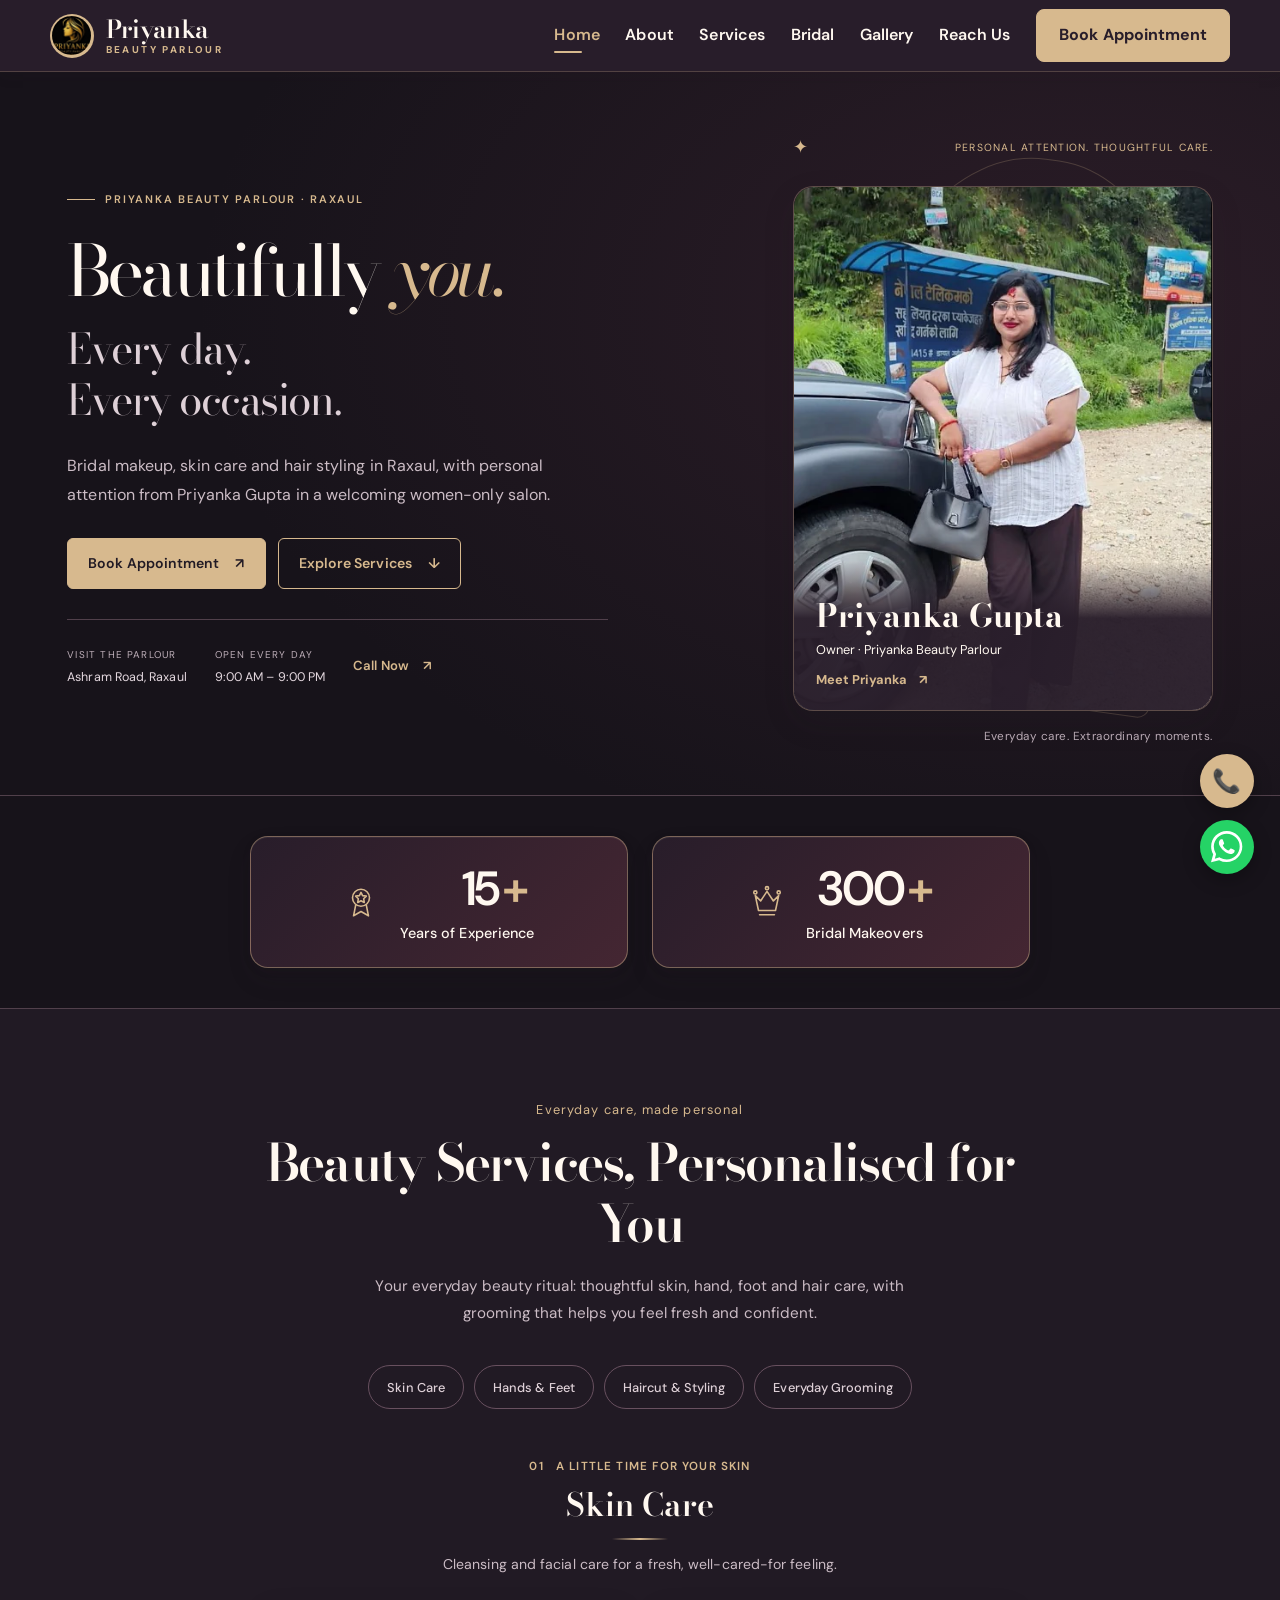
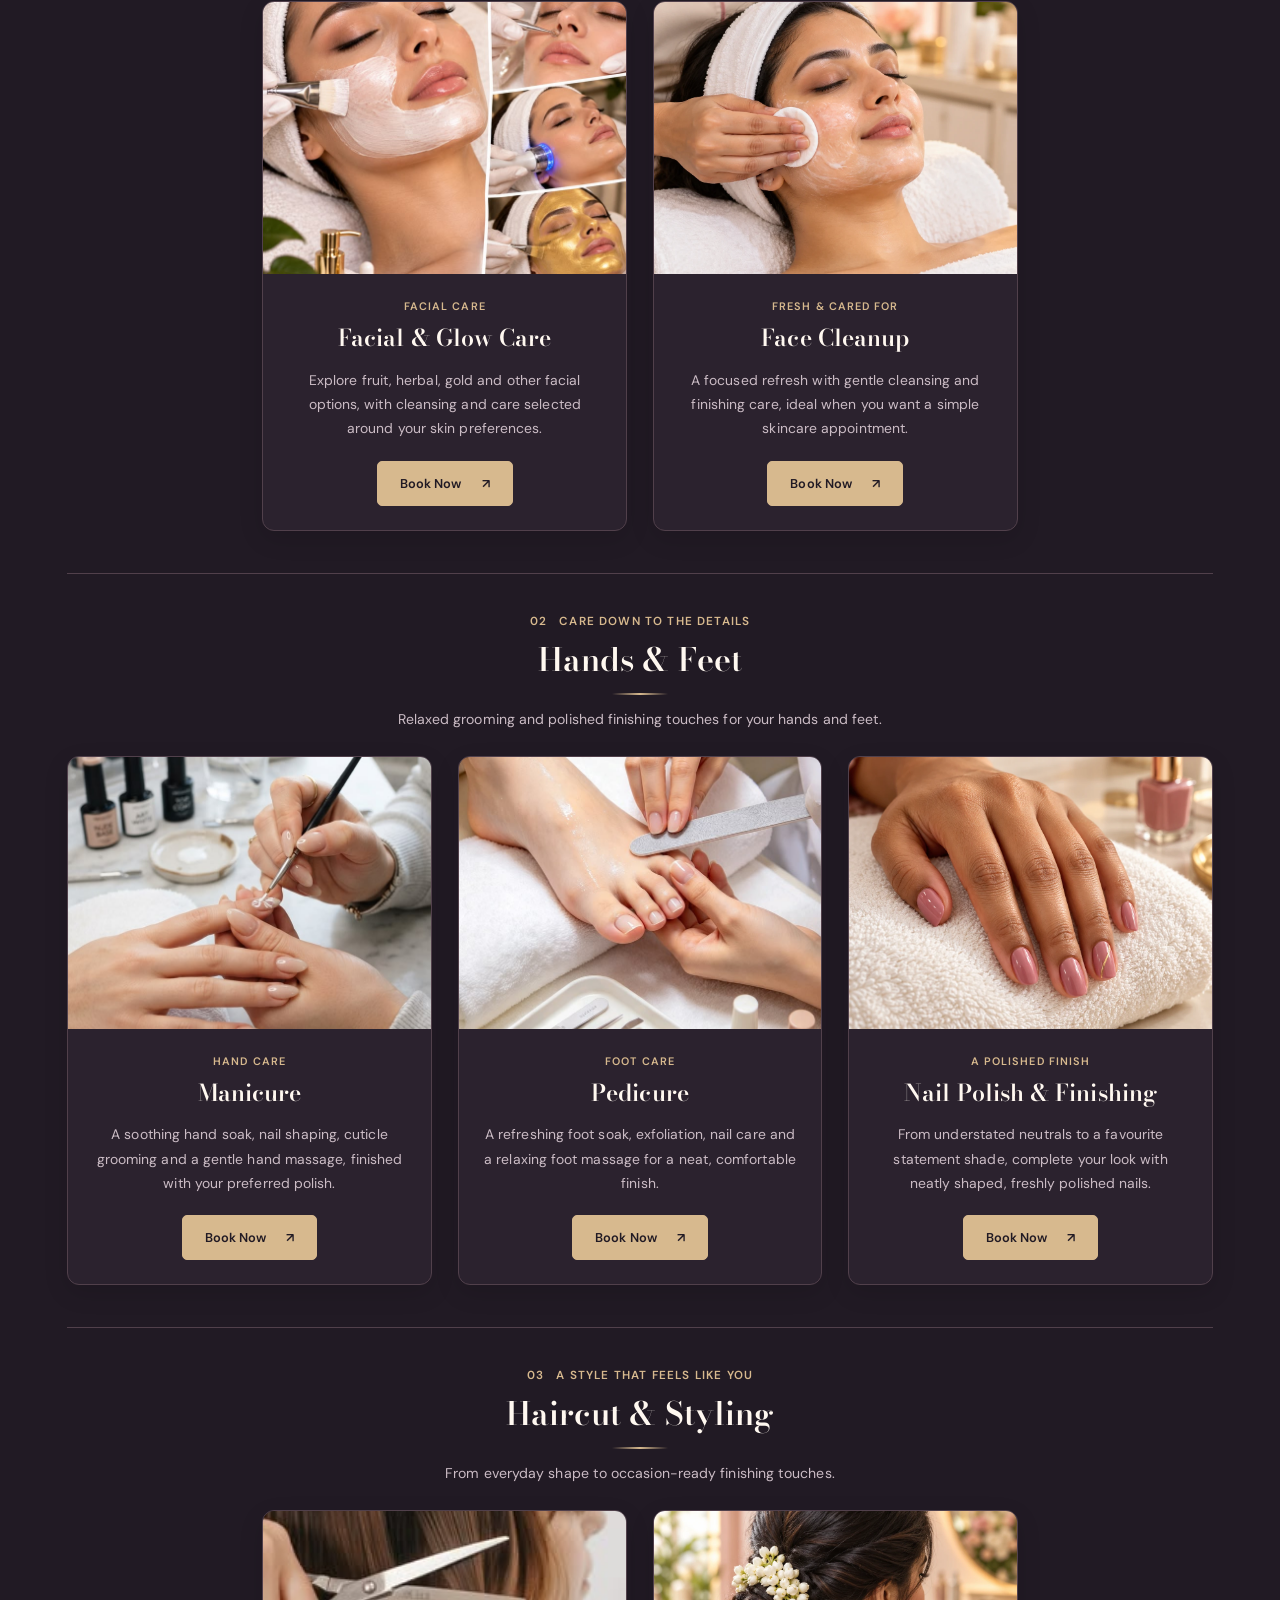
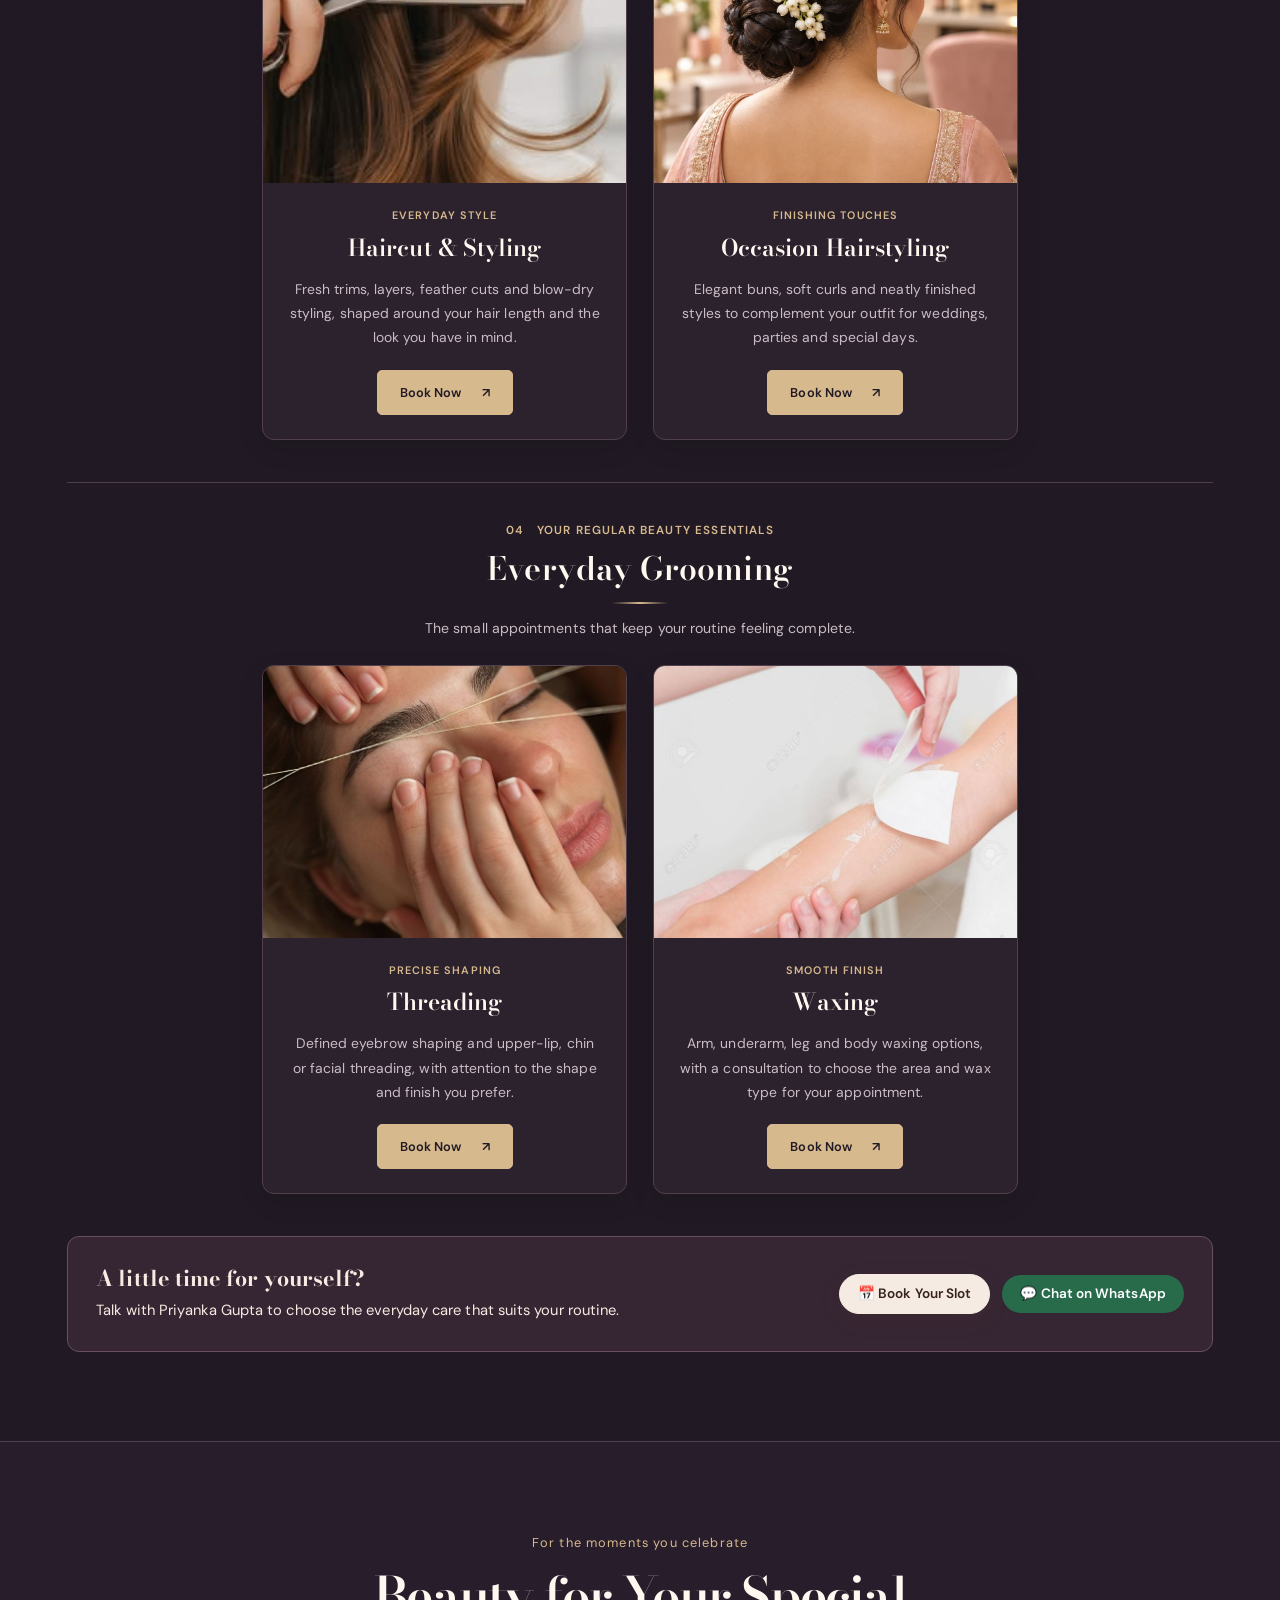
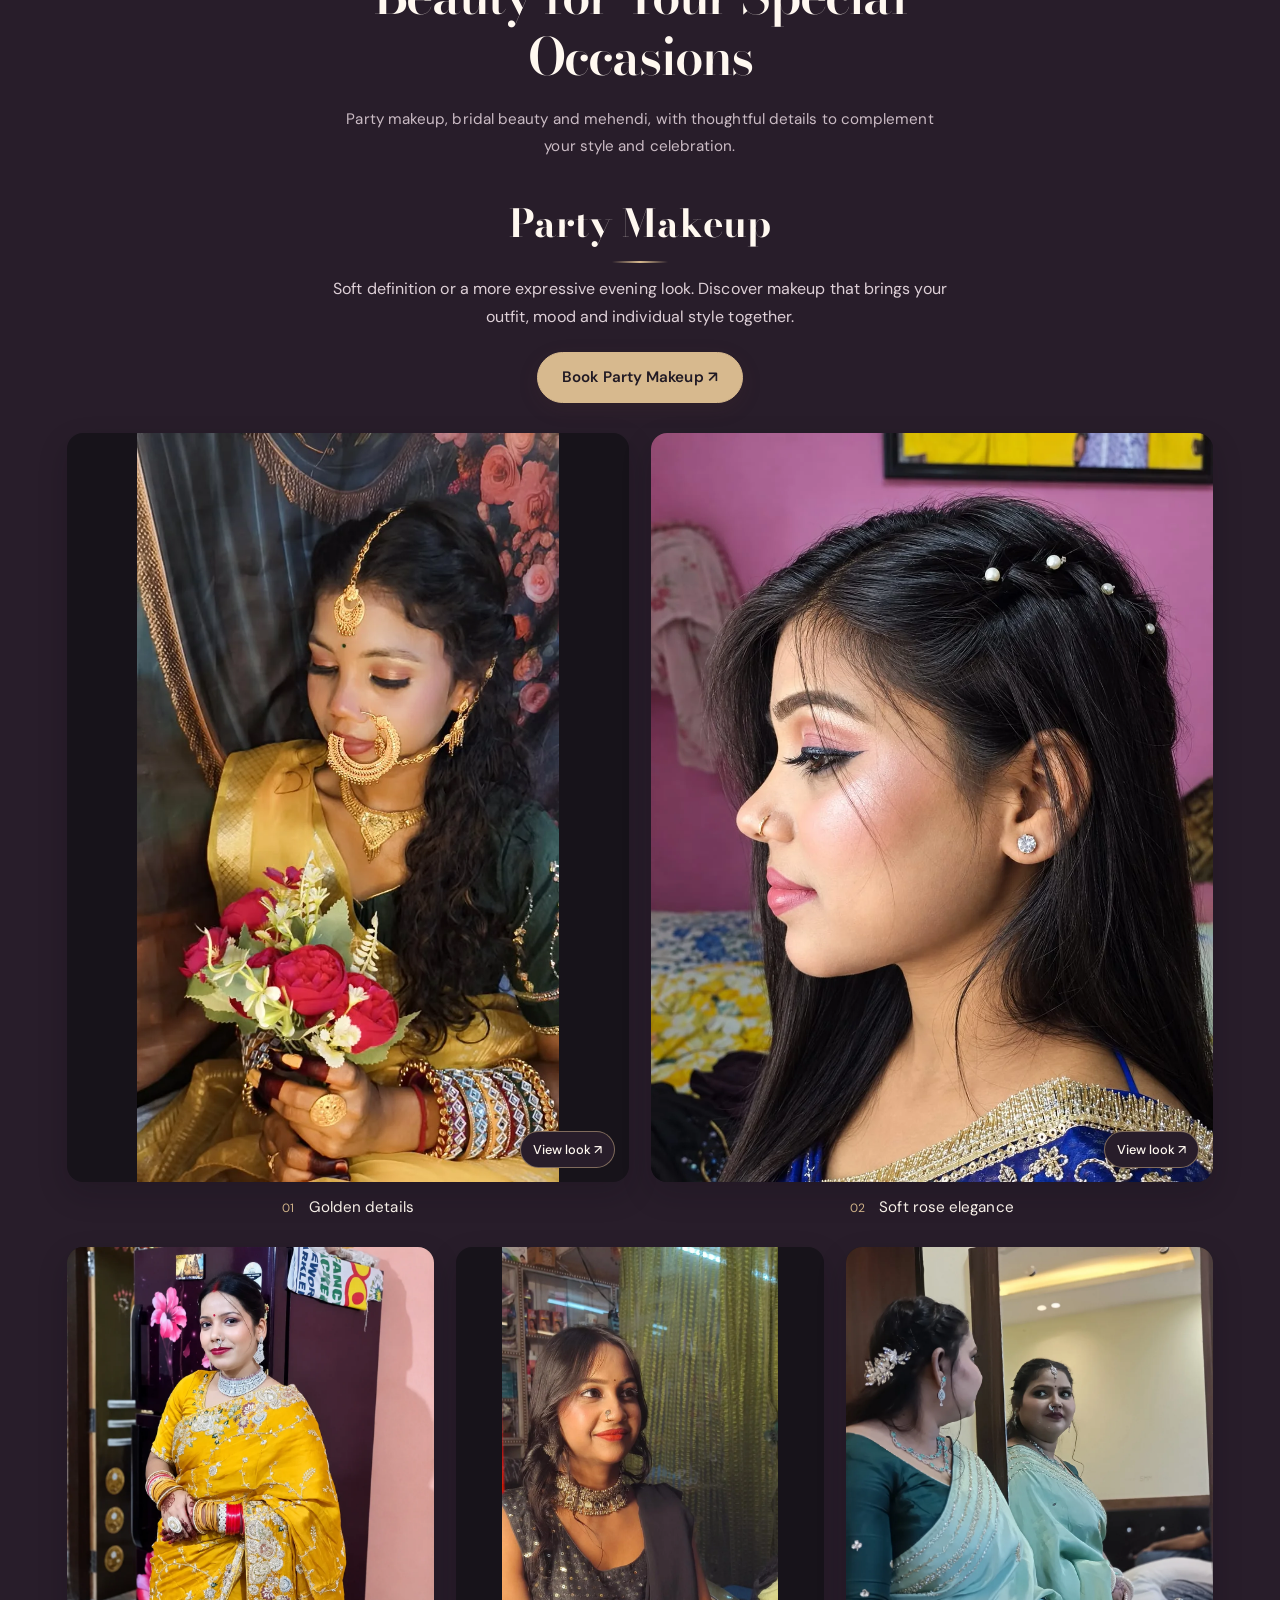
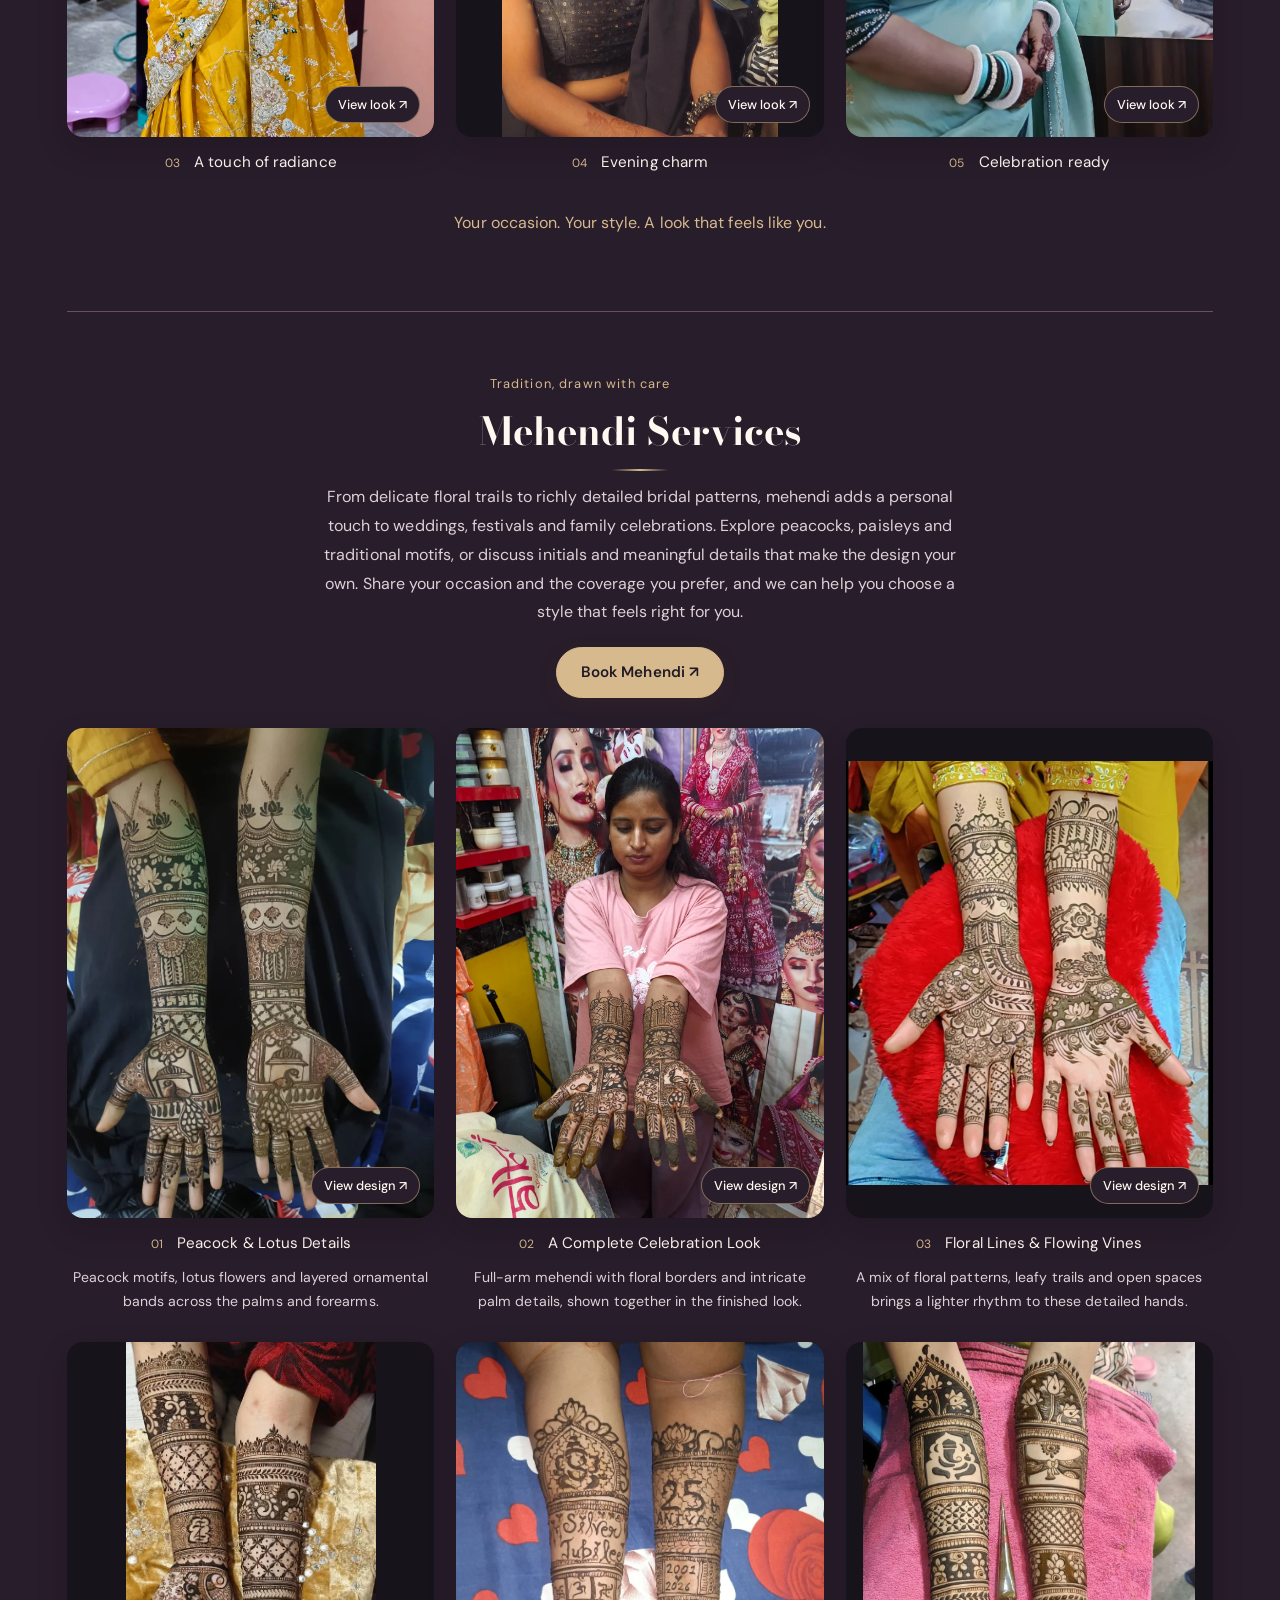
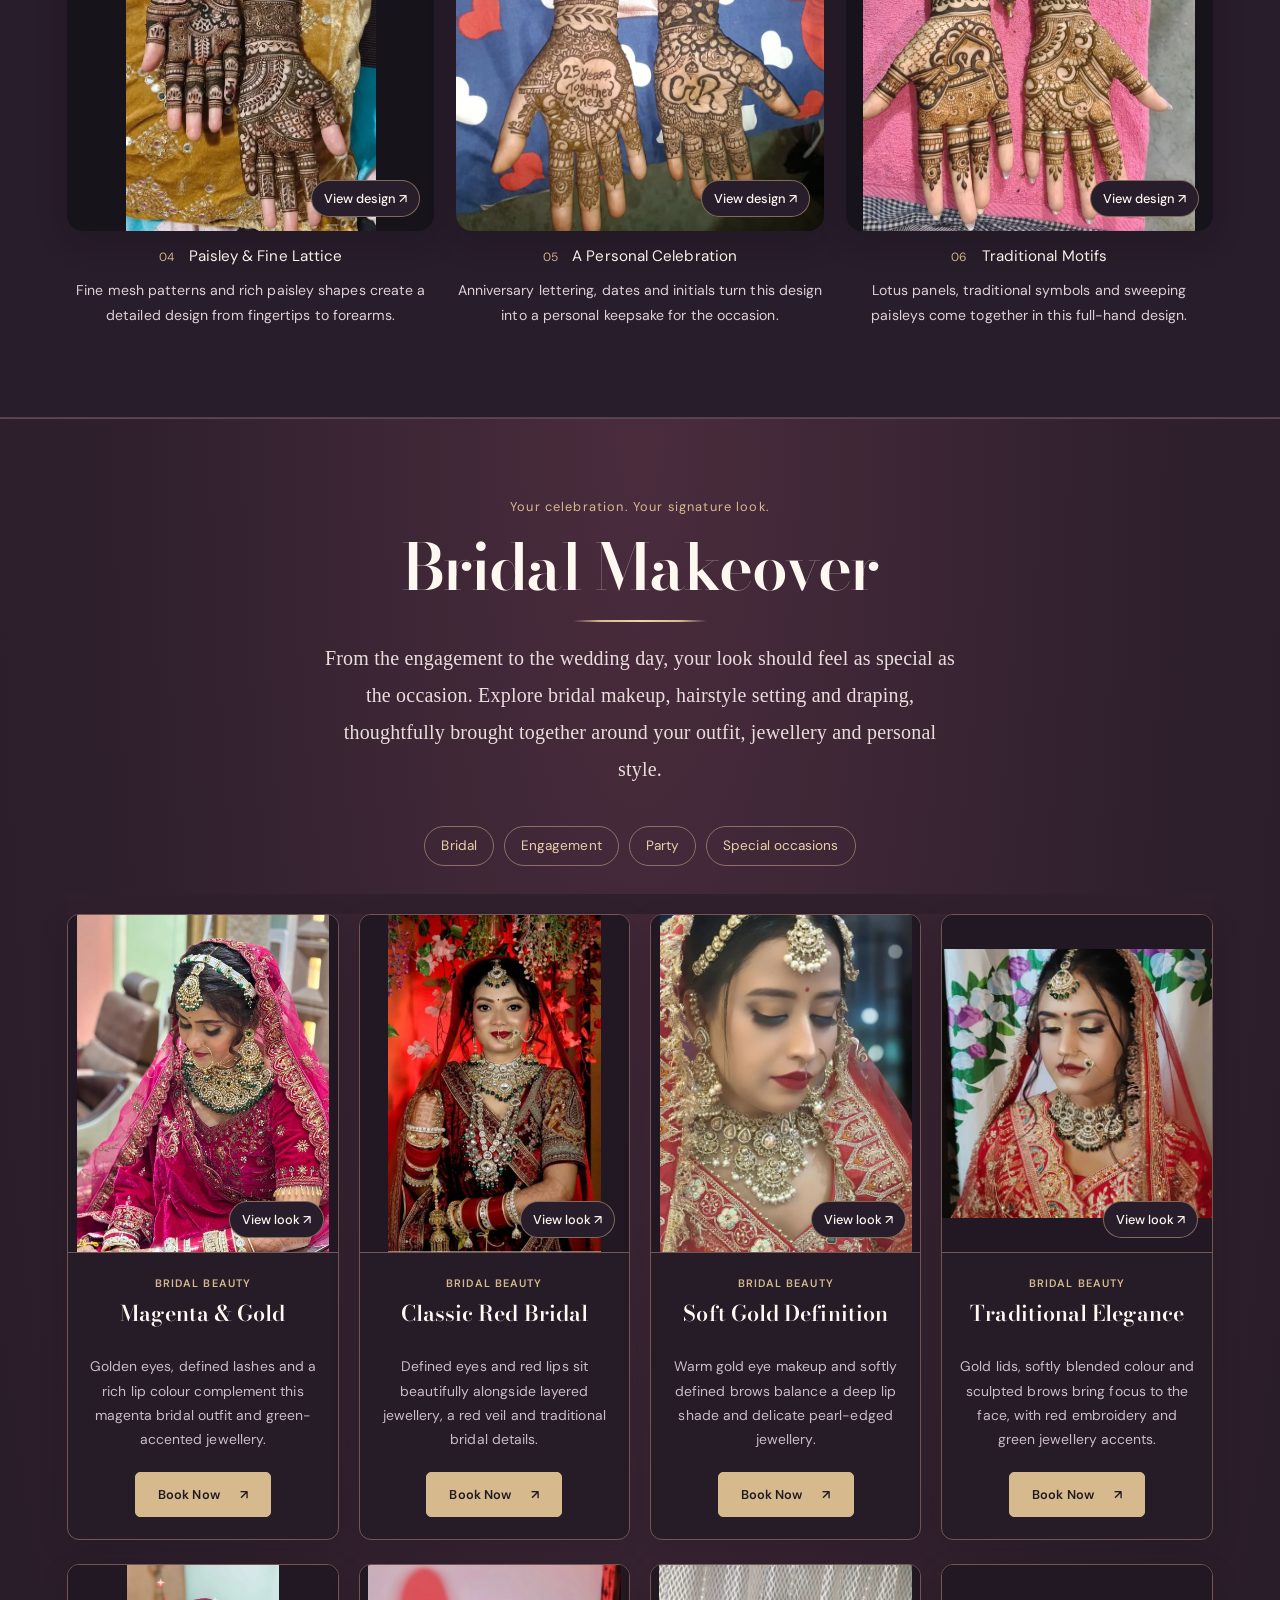
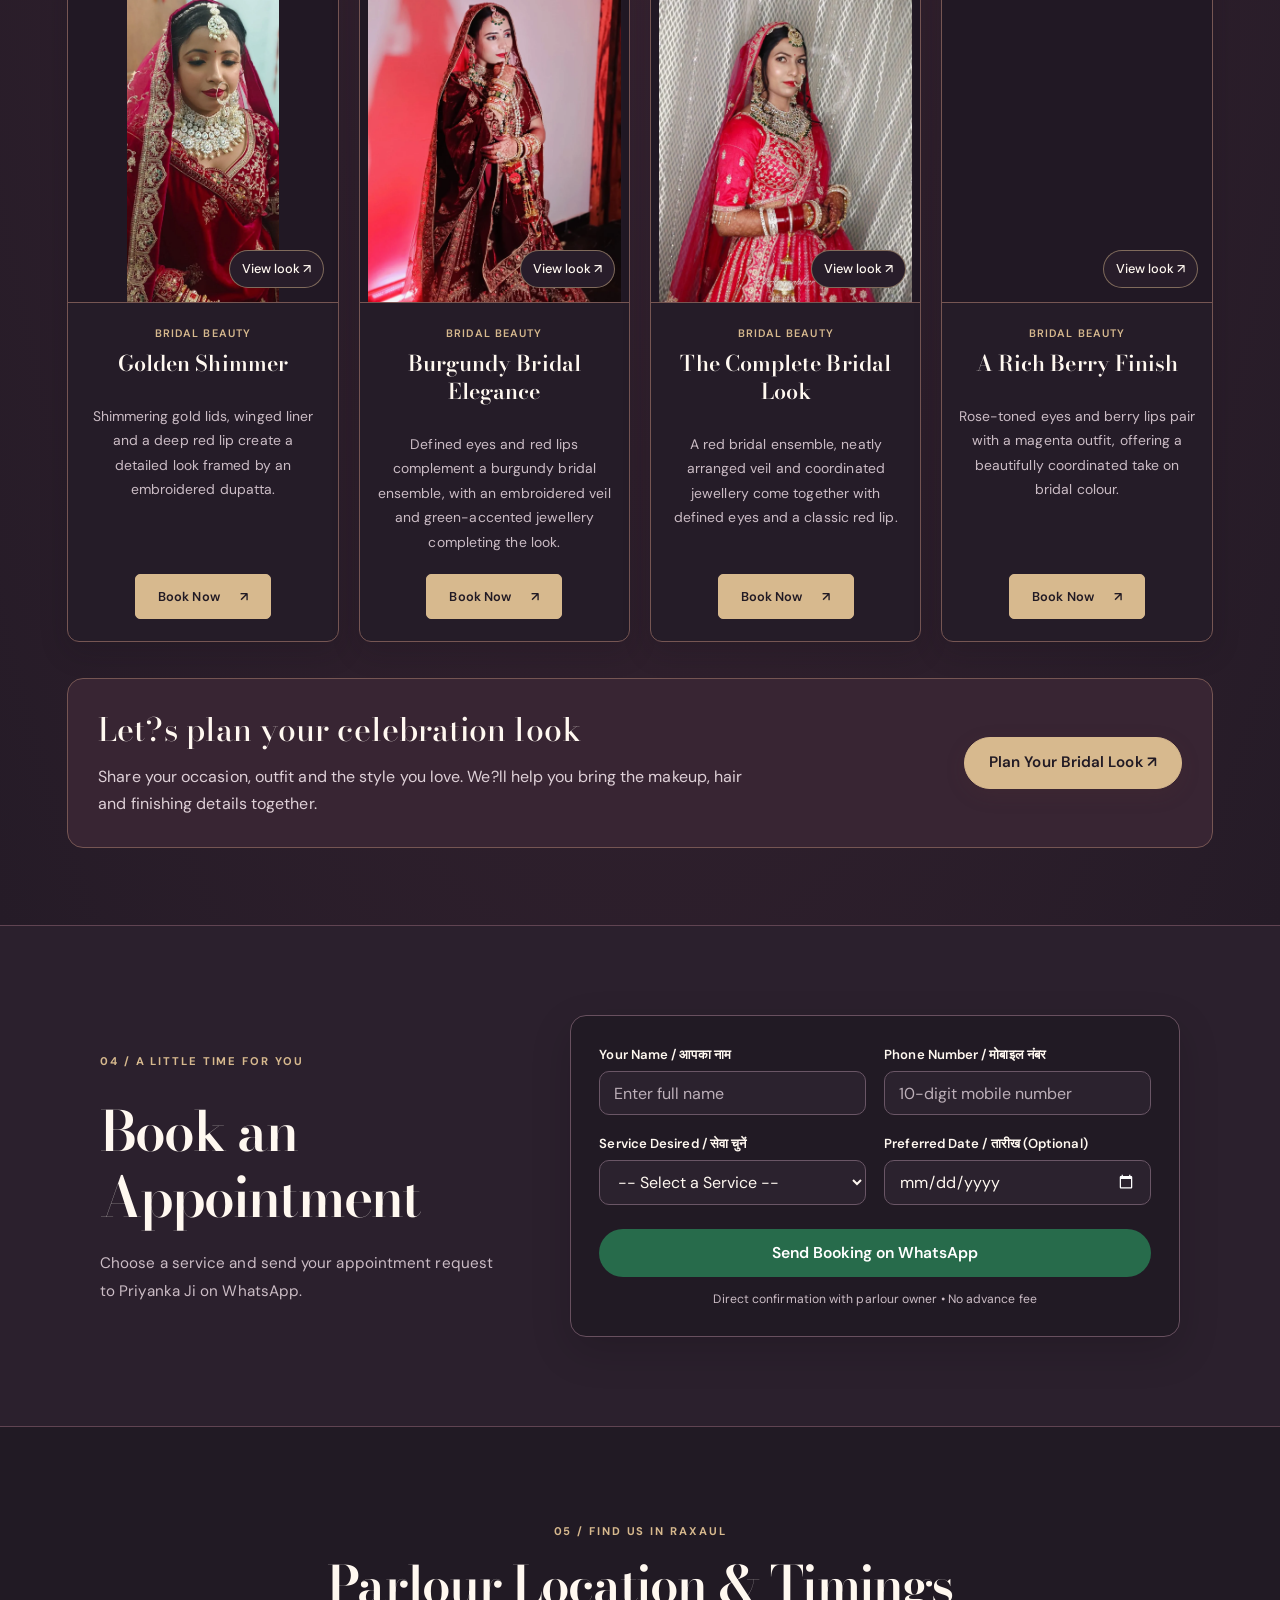
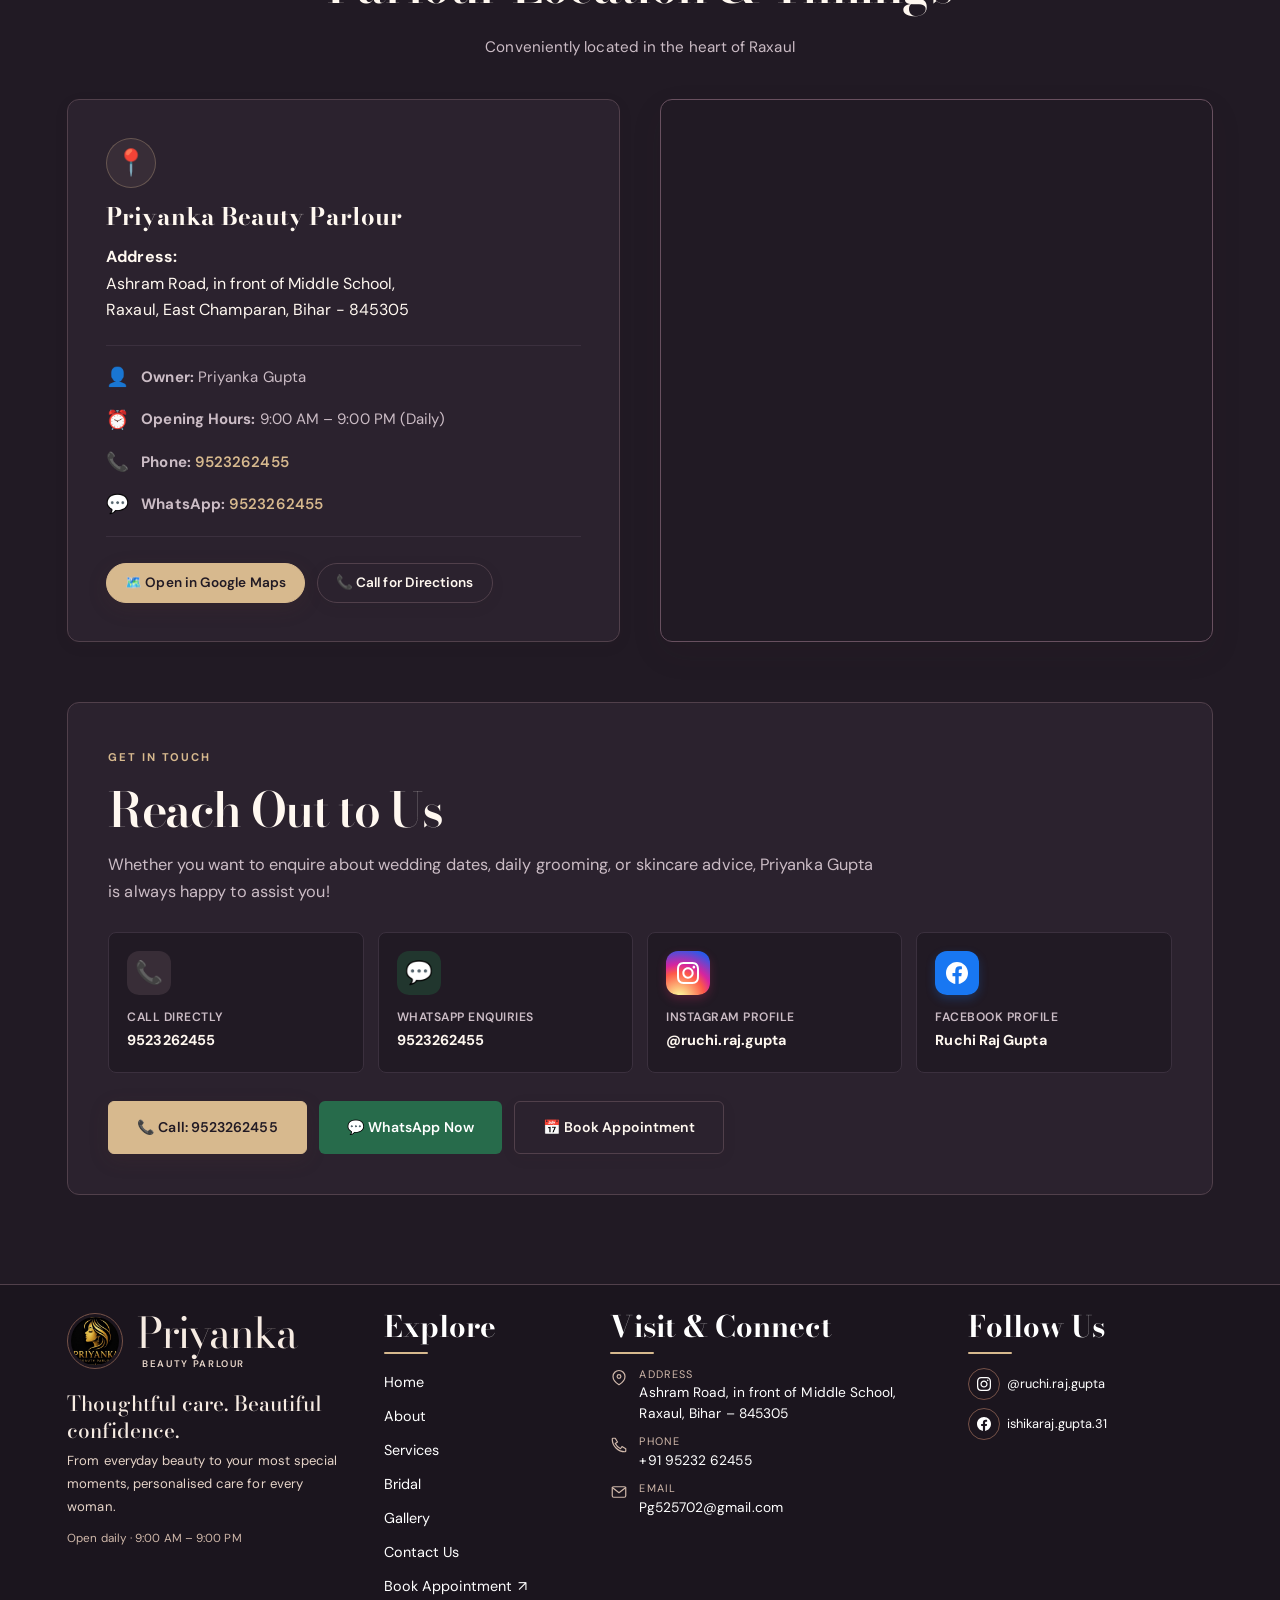
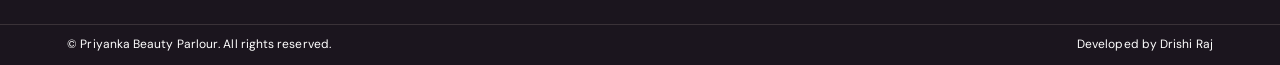
==== commit 4906e44b: "Add about section contents" ====
--- a/index.html
+++ b/index.html
@@ -404,144 +404,117 @@
     </div>
   </section>
 
-<section class="services-section" id="bridal">
+<section class="services-section bridal-collection" id="bridal" aria-labelledby="bridalCollectionTitle">
     <div class="container">
-      <div class="section-header text-center">
-        <span class="section-badge">02 / Your bridal chapter</span>
-        <h2 class="section-title">Royal Bridal Makeovers</h2>
-        <p class="section-subtitle">Complete HD bridal look, jewelry setting, dupatta draping, and hair styling.</p>
-      </div>
-      <div class="category-grid"><article class="service-card">
-              <button type="button" class="service-media service-media--bridal photo-trigger" data-photo data-gallery="home-bridal-services" data-full="./images/gallery-3.jpg" data-title="Bridal eye makeup and jewellery styling" aria-label="View photo: Bridal eye makeup and jewellery styling">
-                <img src="./images/gallery-3.jpg" alt="Bridal eye makeup and jewellery styling" width="1024" height="1024" loading="lazy" decoding="async">
-              
-                <span class="photo-zoom"><svg viewBox="0 0 24 24" aria-hidden="true" focusable="false"><circle cx="10.5" cy="10.5" r="6.5"/><path d="m16 16 5 5M10.5 7.5v6m-3-3h6"/></svg><span>View photo</span></span>
-              </button>
-              <div class="service-content">
-                <p class="service-tag">Bridal beauty</p>
-                <h4 class="service-name">Bridal Makeup</h4>
-                <p class="service-desc">A complete bridal look with makeup, hairstyle setting and saree draping, considered around your outfit and occasion.</p>
-                <a href="index.html?service=Bridal%20Makeup#booking" class="service-book-link" data-service="Bridal Makeup" aria-label="Book Bridal Makeup">Book Now <span aria-hidden="true">&#8599;</span></a>
-              </div>
-            </article>
-<article class="service-card">
-              <button type="button" class="service-media service-media--mehendi photo-trigger" data-photo data-gallery="home-bridal-services" data-full="./images/service-mehendi.jpg" data-title="Detailed bridal mehendi designs on hands" aria-label="View photo: Detailed bridal mehendi designs on hands">
-                <img src="./images/service-mehendi.jpg" alt="Detailed bridal mehendi designs on hands" width="736" height="1127" loading="lazy" decoding="async">
-              
-                <span class="photo-zoom"><svg viewBox="0 0 24 24" aria-hidden="true" focusable="false"><circle cx="10.5" cy="10.5" r="6.5"/><path d="m16 16 5 5M10.5 7.5v6m-3-3h6"/></svg><span>View photo</span></span>
-              </button>
-              <div class="service-content">
-                <p class="service-tag">Celebration ready</p>
-                <h4 class="service-name">Bridal &amp; Festive Mehendi</h4>
-                <p class="service-desc">Delicate motifs and detailed bridal patterns for weddings, festivals and celebrations, chosen to suit your style.</p>
-                <a href="index.html?service=Mehendi#booking" class="service-book-link" data-service="Mehendi" aria-label="Book Bridal &amp; Festive Mehendi">Book Now <span aria-hidden="true">&#8599;</span></a>
-              </div>
-            </article>
-<article class="service-card">
-              <button type="button" class="service-media service-media--occasion-hairstyle photo-trigger" data-photo data-gallery="home-bridal-services" data-full="./images/service-occasion-hairstyle.webp" data-title="Braided low bun with jasmine flowers" aria-label="View photo: Braided low bun with jasmine flowers">
-                <img src="./images/service-occasion-hairstyle.webp" alt="Illustrative braided low bun with jasmine flowers" width="1122" height="1402" loading="lazy" decoding="async" data-generated="true">
-              
-                <span class="photo-zoom"><svg viewBox="0 0 24 24" aria-hidden="true" focusable="false"><circle cx="10.5" cy="10.5" r="6.5"/><path d="m16 16 5 5M10.5 7.5v6m-3-3h6"/></svg><span>View photo</span></span>
-              </button>
-              <div class="service-content">
-                <p class="service-tag">Finishing touches</p>
-                <h4 class="service-name">Occasion Hairstyling</h4>
-                <p class="service-desc">Elegant buns, soft curls and neatly finished styles to complement your outfit for weddings, parties and special days.</p>
-                <a href="index.html?service=Occasion%20Hairstyling#booking" class="service-book-link" data-service="Occasion Hairstyling" aria-label="Book Occasion Hairstyling">Book Now <span aria-hidden="true">&#8599;</span></a>
-              </div>
-            </article></div>
-    </div>
-  </section>
-
-<section class="gallery-section" id="bridal-gallery">
-    <div class="container">
-      <div class="section-header text-center">
-        <h2 class="section-title">Bridal &amp; Makeover Gallery</h2>
-        <p class="section-subtitle">Real makeover photographs captured right here at Priyanka Beauty Parlour</p>
-      </div>
-      <div class="gallery-grid">
-<div class="gallery-item photo-trigger" data-photo data-gallery="home-bridal-details" role="button" tabindex="0" data-full="images/gallery-3.jpg" aria-label="View photo: Detailed Eye Makeup">
-          <img src="images/gallery-3.jpg" alt="Bridal Eye Makeup and Jewelry" loading="lazy">
-          <div class="gallery-overlay">
-            <span class="zoom-icon" aria-hidden="true"><svg viewBox="0 0 24 24" aria-hidden="true" focusable="false"><circle cx="10.5" cy="10.5" r="6.5"/><path d="m16 16 5 5M10.5 7.5v6m-3-3h6"/></svg></span>
-            <h4>Detailed Eye Makeup</h4>
-            <p>Flawless HD finish & gold shimmer</p>
-          </div>
-        </div>
-<div class="gallery-item photo-trigger" data-photo data-gallery="home-bridal-details" role="button" tabindex="0" data-full="images/gallery-4.jpg" aria-label="View photo: Classic Wedding Day">
-          <img src="images/gallery-4.jpg" alt="Full Wedding Bride Outfit and Makeup" loading="lazy">
-          <div class="gallery-overlay">
-            <span class="zoom-icon" aria-hidden="true"><svg viewBox="0 0 24 24" aria-hidden="true" focusable="false"><circle cx="10.5" cy="10.5" r="6.5"/><path d="m16 16 5 5M10.5 7.5v6m-3-3h6"/></svg></span>
-            <h4>Classic Wedding Day</h4>
-            <p>Complete bridal chooda & veil draping</p>
-          </div>
-        </div></div>
-      <div class="bridal-booking"><div class="services-cta-banner">
-        <div class="cta-banner-text">
-          <h3>Looking for customized Wedding Packages or special inquiries?</h3>
-          <p>Talk directly with Priyanka Gupta for personalized advice and package recommendations.</p>
-        </div>
-        <div class="cta-banner-buttons">
-          <a href="index.html#booking" class="btn btn-royal-gold btn-sm">📅 Book Your Slot</a>
-          <a href="https://wa.me/919523262455?text=Hello%2C%20I%20would%20like%20to%20know%20about%20your%20services%20and%20bridal%20packages." target="_blank" class="btn btn-whatsapp btn-sm">💬 Chat on WhatsApp</a>
-        </div>
-      </div>
-
-    </div>
-    </div>
-  </section>
-
-<section class="gallery-section" id="gallery">
-    <div class="container">
-      <div class="section-header text-center">
-        <span class="section-badge">03 / The beauty gallery</span>
-        <h2 class="section-title">Bridal & Makeover Gallery</h2>
-        <p class="section-subtitle">Real makeover photographs captured right here at Priyanka Beauty Parlour</p>
-      </div>
-
-      <div class="gallery-grid">
-        <!-- Photo 1 -->
-        
-
-        <!-- Photo 2 -->
-        <div class="gallery-item photo-trigger" data-photo data-gallery="bridal" role="button" tabindex="0" data-full="images/gallery-2.jpg" aria-label="View photo: Modern Designer Look">
-          <img src="images/gallery-2.jpg" alt="Pastel Mauve Bridal Style" loading="lazy">
-          <div class="gallery-overlay">
-            <span class="zoom-icon" aria-hidden="true"><svg viewBox="0 0 24 24" aria-hidden="true" focusable="false"><circle cx="10.5" cy="10.5" r="6.5"/><path d="m16 16 5 5M10.5 7.5v6m-3-3h6"/></svg></span>
-            <h4>Modern Designer Look</h4>
-            <p>Pastel lilac & floral elegance</p>
-          </div>
-        </div>
-
-        <!-- Photo 3 -->
-        <div class="gallery-item photo-trigger" data-photo data-gallery="bridal" role="button" tabindex="0" data-full="images/gallery-3.jpg" aria-label="View photo: Detailed Eye Makeup">
-          <img src="images/gallery-3.jpg" alt="Bridal Eye Makeup and Jewelry" loading="lazy">
-          <div class="gallery-overlay">
-            <span class="zoom-icon" aria-hidden="true"><svg viewBox="0 0 24 24" aria-hidden="true" focusable="false"><circle cx="10.5" cy="10.5" r="6.5"/><path d="m16 16 5 5M10.5 7.5v6m-3-3h6"/></svg></span>
-            <h4>Detailed Eye Makeup</h4>
-            <p>Flawless HD finish & gold shimmer</p>
-          </div>
-        </div>
-
-        <!-- Photo 4 -->
-        <div class="gallery-item photo-trigger" data-photo data-gallery="bridal" role="button" tabindex="0" data-full="images/gallery-4.jpg" aria-label="View photo: Classic Wedding Day">
-          <img src="images/gallery-4.jpg" alt="Full Wedding Bride Outfit and Makeup" loading="lazy">
-          <div class="gallery-overlay">
-            <span class="zoom-icon" aria-hidden="true"><svg viewBox="0 0 24 24" aria-hidden="true" focusable="false"><circle cx="10.5" cy="10.5" r="6.5"/><path d="m16 16 5 5M10.5 7.5v6m-3-3h6"/></svg></span>
-            <h4>Classic Wedding Day</h4>
-            <p>Complete bridal chooda & veil draping</p>
-          </div>
-        </div>
-
-        <!-- Photo 5 -->
-        <div class="gallery-item photo-trigger" data-photo data-gallery="bridal" role="button" tabindex="0" data-full="images/gallery-5.jpg" aria-label="View photo: Haldi &amp; Mehendi Glow">
-          <img src="images/gallery-5.jpg" alt="Haldi / Mehendi Special Look" loading="lazy">
-          <div class="gallery-overlay">
-            <span class="zoom-icon" aria-hidden="true"><svg viewBox="0 0 24 24" aria-hidden="true" focusable="false"><circle cx="10.5" cy="10.5" r="6.5"/><path d="m16 16 5 5M10.5 7.5v6m-3-3h6"/></svg></span>
-            <h4>Haldi & Mehendi Glow</h4>
-            <p>Yellow festive saree & floral styling</p>
-          </div>
-        </div>
+      <div class="section-header">
+        <p class="everyday-kicker">Your celebration. Your signature look.</p>
+        <h2 class="section-title" id="bridalCollectionTitle">Bridal Makeover</h2>
+        <p class="section-subtitle">From the engagement to the wedding day, your look should feel as special as the occasion. Explore bridal makeup, hairstyle setting and draping, thoughtfully brought together around your outfit, jewellery and personal style.</p>
+      </div>
+      <ul class="bridal-occasion-list" aria-label="Makeover occasions"><li>Bridal</li><li>Engagement</li><li>Party</li><li>Special occasions</li></ul>
+      <span id="gallery" class="bridal-anchor" aria-hidden="true"></span>
+      <span id="bridal-gallery" class="bridal-anchor" aria-hidden="true"></span>
+      <div class="bridal-collection-grid">
+        <article class="service-card bridal-look">
+          <button type="button" class="service-media bridal-look-photo photo-trigger" data-photo data-gallery="home-bridal-collection" data-full="images/bridal-magenta-gold.webp" data-title="Magenta &amp; Gold" aria-label="View bridal photo: Magenta &amp; Gold">
+            <img src="images/bridal-magenta-gold.webp" alt="Golden eyes, defined lashes and a rich lip colour complement this magenta bridal outfit and green-accented jewellery." width="960" height="1280" loading="lazy" decoding="async">
+            <span class="occasion-view" aria-hidden="true">View look &#8599;</span>
+          </button>
+          <div class="service-content">
+            <p class="service-tag">Bridal beauty</p>
+            <h3 class="service-name">Magenta &amp; Gold</h3>
+            <p class="service-desc">Golden eyes, defined lashes and a rich lip colour complement this magenta bridal outfit and green-accented jewellery.</p>
+            <a class="service-book-link" href="index.html?service=Bridal%20Makeup#booking" data-service="Bridal Makeup" aria-label="Book bridal makeup inspired by Magenta &amp; Gold">Book Now <span aria-hidden="true">&#8599;</span></a>
+          </div>
+        </article>
+        <article class="service-card bridal-look">
+          <button type="button" class="service-media bridal-look-photo photo-trigger" data-photo data-gallery="home-bridal-collection" data-full="images/bridal-classic-red.webp" data-title="Classic Red Bridal" aria-label="View bridal photo: Classic Red Bridal">
+            <img src="images/bridal-classic-red.webp" alt="Defined eyes and red lips sit beautifully alongside layered jewellery, a red veil and traditional bridal details." width="753" height="1192" loading="lazy" decoding="async">
+            <span class="occasion-view" aria-hidden="true">View look &#8599;</span>
+          </button>
+          <div class="service-content">
+            <p class="service-tag">Bridal beauty</p>
+            <h3 class="service-name">Classic Red Bridal</h3>
+            <p class="service-desc">Defined eyes and red lips sit beautifully alongside layered jewellery, a red veil and traditional bridal details.</p>
+            <a class="service-book-link" href="index.html?service=Bridal%20Makeup#booking" data-service="Bridal Makeup" aria-label="Book bridal makeup inspired by Classic Red Bridal">Book Now <span aria-hidden="true">&#8599;</span></a>
+          </div>
+        </article>
+        <article class="service-card bridal-look">
+          <button type="button" class="service-media bridal-look-photo photo-trigger" data-photo data-gallery="home-bridal-collection" data-full="images/bridal-soft-gold.webp" data-title="Soft Gold Definition" aria-label="View bridal photo: Soft Gold Definition">
+            <img src="images/bridal-soft-gold.webp" alt="Warm gold eye makeup and softly defined brows balance a deep lip shade and delicate pearl-edged jewellery." width="1100" height="1468" loading="lazy" decoding="async">
+            <span class="occasion-view" aria-hidden="true">View look &#8599;</span>
+          </button>
+          <div class="service-content">
+            <p class="service-tag">Bridal beauty</p>
+            <h3 class="service-name">Soft Gold Definition</h3>
+            <p class="service-desc">Warm gold eye makeup and softly defined brows balance a deep lip shade and delicate pearl-edged jewellery.</p>
+            <a class="service-book-link" href="index.html?service=Bridal%20Makeup#booking" data-service="Bridal Makeup" aria-label="Book bridal makeup inspired by Soft Gold Definition">Book Now <span aria-hidden="true">&#8599;</span></a>
+          </div>
+        </article>
+        <article class="service-card bridal-look">
+          <button type="button" class="service-media bridal-look-photo photo-trigger" data-photo data-gallery="home-bridal-collection" data-full="images/bridal-traditional-elegance.webp" data-title="Traditional Elegance" aria-label="View bridal photo: Traditional Elegance">
+            <img src="images/bridal-traditional-elegance.webp" alt="Gold lids, softly blended colour and sculpted brows bring focus to the face, with red embroidery and green jewellery accents." width="1100" height="1100" loading="lazy" decoding="async">
+            <span class="occasion-view" aria-hidden="true">View look &#8599;</span>
+          </button>
+          <div class="service-content">
+            <p class="service-tag">Bridal beauty</p>
+            <h3 class="service-name">Traditional Elegance</h3>
+            <p class="service-desc">Gold lids, softly blended colour and sculpted brows bring focus to the face, with red embroidery and green jewellery accents.</p>
+            <a class="service-book-link" href="index.html?service=Bridal%20Makeup#booking" data-service="Bridal Makeup" aria-label="Book bridal makeup inspired by Traditional Elegance">Book Now <span aria-hidden="true">&#8599;</span></a>
+          </div>
+        </article>
+        <article class="service-card bridal-look">
+          <button type="button" class="service-media bridal-look-photo photo-trigger" data-photo data-gallery="home-bridal-collection" data-full="images/bridal-shimmer-portrait.webp" data-title="Golden Shimmer" aria-label="View bridal photo: Golden Shimmer">
+            <img src="images/bridal-shimmer-portrait.webp" alt="Shimmering gold lids, winged liner and a deep red lip create a detailed look framed by an embroidered dupatta." width="675" height="1500" loading="lazy" decoding="async">
+            <span class="occasion-view" aria-hidden="true">View look &#8599;</span>
+          </button>
+          <div class="service-content">
+            <p class="service-tag">Bridal beauty</p>
+            <h3 class="service-name">Golden Shimmer</h3>
+            <p class="service-desc">Shimmering gold lids, winged liner and a deep red lip create a detailed look framed by an embroidered dupatta.</p>
+            <a class="service-book-link" href="index.html?service=Bridal%20Makeup#booking" data-service="Bridal Makeup" aria-label="Book bridal makeup inspired by Golden Shimmer">Book Now <span aria-hidden="true">&#8599;</span></a>
+          </div>
+        </article>
+        <article class="service-card bridal-look">
+          <button type="button" class="service-media bridal-look-photo photo-trigger" data-photo data-gallery="home-bridal-collection" data-full="images/bridal-burgundy-portrait.webp" data-title="Burgundy Bridal Elegance" aria-label="View bridal photo: Burgundy Bridal Elegance">
+            <img src="images/bridal-burgundy-portrait.webp" alt="Defined eyes and red lips complement a burgundy bridal ensemble, with an embroidered veil and green-accented jewellery completing the look." width="1100" height="1467" loading="lazy" decoding="async">
+            <span class="occasion-view" aria-hidden="true">View look &#8599;</span>
+          </button>
+          <div class="service-content">
+            <p class="service-tag">Bridal beauty</p>
+            <h3 class="service-name">Burgundy Bridal Elegance</h3>
+            <p class="service-desc">Defined eyes and red lips complement a burgundy bridal ensemble, with an embroidered veil and green-accented jewellery completing the look.</p>
+            <a class="service-book-link" href="index.html?service=Bridal%20Makeup#booking" data-service="Bridal Makeup" aria-label="Book bridal makeup inspired by Burgundy Bridal Elegance">Book Now <span aria-hidden="true">&#8599;</span></a>
+          </div>
+        </article>
+        <article class="service-card bridal-look">
+          <button type="button" class="service-media bridal-look-photo photo-trigger" data-photo data-gallery="home-bridal-collection" data-full="images/bridal-red-veil.webp" data-title="The Complete Bridal Look" aria-label="View bridal photo: The Complete Bridal Look">
+            <img src="images/bridal-red-veil.webp" alt="A red bridal ensemble, neatly arranged veil and coordinated jewellery come together with defined eyes and a classic red lip." width="1100" height="1467" loading="lazy" decoding="async">
+            <span class="occasion-view" aria-hidden="true">View look &#8599;</span>
+          </button>
+          <div class="service-content">
+            <p class="service-tag">Bridal beauty</p>
+            <h3 class="service-name">The Complete Bridal Look</h3>
+            <p class="service-desc">A red bridal ensemble, neatly arranged veil and coordinated jewellery come together with defined eyes and a classic red lip.</p>
+            <a class="service-book-link" href="index.html?service=Bridal%20Makeup#booking" data-service="Bridal Makeup" aria-label="Book bridal makeup inspired by The Complete Bridal Look">Book Now <span aria-hidden="true">&#8599;</span></a>
+          </div>
+        </article>
+        <article class="service-card bridal-look">
+          <button type="button" class="service-media bridal-look-photo photo-trigger" data-photo data-gallery="home-bridal-collection" data-full="images/bridal-berry-finish.webp" data-title="A Rich Berry Finish" aria-label="View bridal photo: A Rich Berry Finish">
+            <img src="images/bridal-berry-finish.webp" alt="Rose-toned eyes and berry lips pair with a magenta outfit, offering a beautifully coordinated take on bridal colour." width="1086" height="1448" loading="lazy" decoding="async">
+            <span class="occasion-view" aria-hidden="true">View look &#8599;</span>
+          </button>
+          <div class="service-content">
+            <p class="service-tag">Bridal beauty</p>
+            <h3 class="service-name">A Rich Berry Finish</h3>
+            <p class="service-desc">Rose-toned eyes and berry lips pair with a magenta outfit, offering a beautifully coordinated take on bridal colour.</p>
+            <a class="service-book-link" href="index.html?service=Bridal%20Makeup#booking" data-service="Bridal Makeup" aria-label="Book bridal makeup inspired by A Rich Berry Finish">Book Now <span aria-hidden="true">&#8599;</span></a>
+          </div>
+        </article>
+      </div>
+      <div class="bridal-consultation">
+        <div><h3>Let?s plan your celebration look</h3><p>Share your occasion, outfit and the style you love. We?ll help you bring the makeup, hair and finishing details together.</p></div>
+        <a class="btn btn-royal-gold" href="index.html?service=Bridal%20Makeup#booking" data-service="Bridal Makeup">Plan Your Bridal Look &#8599;</a>
       </div>
     </div>
   </section>
--- a/style.css
+++ b/style.css
@@ -3021,3 +3021,153 @@
 
 /* Shared call and WhatsApp hints; overlays do not affect page layout. */
 .call-btn { position: relative; }
+/* Mobile-first collections: shared across Home, Services, Bridal and Gallery. */
+.services-section .section-header,
+.home-page .section-header,
+.service-category-header,
+.home-page .service-category-header { text-align: center; }
+.home-page .section-header .section-title,
+.home-page .section-header .section-subtitle,
+.home-page .service-category-intro { margin-inline: auto; }
+.service-category-header h3::after,
+.occasion-intro h3::after {
+  content: ''; display: block; width: 56px; height: 2px;
+  margin: 14px auto 0; background: linear-gradient(90deg, transparent, #D7B98E, transparent);
+}
+.home-page .service-category-nav { justify-content: center; }
+.service-content, .home-page .service-content { text-align: center; align-items: center; }
+.occasion-intro { text-align: center; flex-direction: column; align-items: center; gap: 20px; }
+.occasion-intro p { margin-inline: auto; }
+.occasion-look figcaption { text-align: center; }
+@media (min-width: 601px) and (max-width: 900px) {
+  .category-grid { grid-template-columns: repeat(3, minmax(0, 1fr)); gap: 16px; }
+  .category-grid--pair { grid-template-columns: repeat(2, minmax(0, 1fr)); max-width: 660px; }
+  .category-grid > .service-card:last-child:nth-child(odd) { grid-column: auto; width: 100%; }
+  .service-content, .home-page .service-content { padding: 18px 14px; }
+  .occasion-grid, .mehendi-grid { grid-template-columns: repeat(3, minmax(0, 1fr)); gap: 22px 16px; }
+  .occasion-grid .occasion-look, .occasion-grid .occasion-look:nth-child(-n+2), .occasion-grid .occasion-look:last-child { grid-column: auto; width: 100%; }
+}
+@media (max-width: 600px) {
+  .container, .home-page .container { padding-inline: 14px; }
+  .home-page main > section:not(.hero-section):not(.achievements-section) { padding-block: 40px; }
+  .section-header, .home-page .section-header { margin-bottom: 26px; }
+  .section-title, .home-page .section-header .section-title { font-size: clamp(1.65rem, 7vw, 2.1rem); }
+  .service-category-header, .home-page .service-category-header { margin-bottom: 20px; }
+  .service-category-header h3, .home-page .service-category-header h3 { font-size: 1.65rem; }
+  .service-category-intro, .home-page .service-category-intro { font-size: .9rem; line-height: 1.6; }
+  .service-category-eyebrow { font-size: .7rem; letter-spacing: .055em; }
+  .service-categories { gap: 30px; }
+  .service-category, .home-page .service-category { margin-bottom: 28px; }
+  .service-category + .service-category, .home-page .service-category + .service-category { padding-top: 28px; }
+  .service-category-nav a, .home-page .service-category-nav a { min-height: 44px; display: inline-flex; align-items: center; font-size: .8rem; }
+  .category-grid, .category-grid--pair { grid-template-columns: repeat(2, minmax(0, 1fr)); gap: 12px; max-width: none; }
+  .category-grid > .service-card:last-child:nth-child(odd) { grid-column: 1 / -1; width: calc((100% - 12px) / 2); justify-self: center; }
+  .service-card, .home-page .service-card { border-radius: 12px; }
+  .service-media, .home-page .service-media, .home-page #bridal .service-media { aspect-ratio: 4 / 5; }
+  .service-content, .home-page .service-content { padding: 14px 10px; }
+  .service-tag { font-size: .65rem; letter-spacing: .045em; margin-bottom: 7px; }
+  .service-name, .home-page .service-name { font-size: 1.12rem; line-height: 1.3; margin-bottom: 10px; overflow-wrap: break-word; }
+  .service-desc, .home-page .service-desc { font-size: .875rem; line-height: 1.55; margin-bottom: 16px; }
+  .service-book-link, .home-page .service-book-link { width: 100%; min-height: 44px; padding: 10px 6px; gap: 8px; font-size: .8rem; }
+  .photo-zoom { right: 6px; bottom: 8px; padding: 7px; gap: 4px; font-size: 10px; }
+  .photo-zoom svg { width: 16px; height: 16px; }
+  .occasion-grid, .mehendi-grid { grid-template-columns: repeat(2, minmax(0, 1fr)); gap: 22px 12px; }
+  .occasion-grid .occasion-look, .occasion-grid .occasion-look:nth-child(-n+2) { grid-column: auto; width: 100%; }
+  .occasion-grid .occasion-look:last-child:nth-child(odd) { grid-column: 1 / -1; width: calc((100% - 12px) / 2); justify-self: center; }
+  .occasion-grid .occasion-look:last-child:nth-child(even) { grid-column: auto; width: 100%; }
+  .occasion-intro { align-items: center; gap: 18px; margin-bottom: 24px; }
+  .occasion-intro h3 { font-size: 1.75rem; }
+  .occasion-intro p { font-size: .95rem; line-height: 1.7; }
+  .occasion-intro .btn { width: auto; max-width: 100%; }
+  .occasion-photo { border-radius: 12px; }
+  .occasion-view { font-size: .65rem; padding: 5px 7px; bottom: 7px; right: 7px; }
+  .occasion-look figcaption { font-size: .875rem; line-height: 1.5; padding-top: 10px; }
+  .occasion-look figcaption span { margin-right: 4px; }
+  .mehendi-caption { font-size: .85rem; line-height: 1.6; }
+  .mehendi-topic { margin-top: 36px; padding-top: 32px; }
+  .gallery-grid, .home-page #gallery .gallery-grid, .home-page #bridal-gallery .gallery-grid { grid-template-columns: repeat(2, minmax(0, 1fr)); gap: 12px; grid-auto-rows: auto; }
+  .gallery-item, .home-page #gallery .gallery-item, .home-page #bridal-gallery .gallery-item { height: auto; display: flex; flex-direction: column; }
+  .gallery-item img { width: 100%; height: auto; aspect-ratio: 4 / 5; object-fit: cover; }
+  .gallery-overlay, .home-page .gallery-overlay { position: static; opacity: 1; background: #281D2A; padding: 12px 8px; flex: 1; transform: none; text-align: center; }
+  .gallery-overlay h4, .home-page .gallery-overlay h4 { font-size: 1rem; }
+  .gallery-overlay p, .home-page .gallery-overlay p { font-size: .8rem; }
+  .gallery-overlay .zoom-icon { display: none; }
+  .achievements-strip { grid-template-columns: repeat(2, minmax(0, 1fr)); max-width: 100%; gap: 12px; }
+  .achievement-card { flex-direction: column; padding: 16px 8px; gap: 8px; text-align: center; border-radius: 14px; }
+  .achievement-icon { width: 26px; height: 26px; }
+  .achievement-metric { font-size: 2rem; }
+  .achievement-label { font-size: .8rem; }
+  .home-page .hero-buttons { flex-direction: row; flex-wrap: wrap; gap: 10px; }
+  .home-page .hero-buttons .btn { flex: 1 1 140px; padding-inline: 12px; }
+  .home-page .contact-channels { grid-template-columns: repeat(2, minmax(0, 1fr)); gap: 12px; }
+  .home-page .channel-box { flex-direction: column; text-align: center; padding: 16px 10px; overflow-wrap: anywhere; }
+}
+/* Extremely narrow windows and high zoom retain a readable fallback. */
+@media (max-width: 339px) {
+  .category-grid, .occasion-grid, .mehendi-grid, .gallery-grid, .home-page #gallery .gallery-grid, .home-page #bridal-gallery .gallery-grid { grid-template-columns: minmax(0, 1fr); }
+  .category-grid > .service-card:last-child:nth-child(odd), .occasion-grid .occasion-look:last-child:nth-child(odd) { grid-column: auto; width: 100%; }
+}
+/* Home bridal collection: one coherent portfolio with eight complete looks. */
+.home-page #bridal.bridal-collection { background: radial-gradient(ellipse at top, #4A2C3D 0, #30202D 55%, #251B27 100%); padding-block: clamp(44px, 6vw, 80px); }
+.home-page #bridal.bridal-collection .section-title { max-width: none; font-size: clamp(2.2rem, 5vw, 4rem); }
+.bridal-collection .section-header::after { content: ''; display: block; height: 1px; width: 110px; margin: 26px auto 0; background: linear-gradient(90deg, transparent, #D7B98E, transparent); }
+.bridal-occasion-list { list-style: none; display: flex; flex-wrap: wrap; justify-content: center; gap: 10px; padding: 0; margin: 0 0 28px; }
+.bridal-occasion-list li { color: #E7CFAD; border: 1px solid #8E6F68; border-radius: 999px; padding: 8px 16px; font-size: .85rem; }
+.bridal-anchor { display: block; scroll-margin-top: calc(var(--header-height, 90px) + 20px); }
+.bridal-collection-grid { display: grid; grid-template-columns: repeat(4, minmax(0, 1fr)); gap: 24px 20px; }
+.home-page #bridal .bridal-look { border-color: #765653; box-shadow: 0 10px 28px #140D1933; }
+.home-page #bridal .bridal-look-photo { aspect-ratio: 4 / 5; background: #211824; }
+.bridal-look-photo img { object-fit: contain; object-position: center; }
+.home-page .bridal-look .service-content { padding: 22px 16px; border-top: 1px solid #765653; }
+.home-page .bridal-look .service-name { font-size: 1.35rem; }
+.bridal-consultation { display: flex; align-items: center; justify-content: space-between; gap: 28px; padding: 30px; margin-top: 36px; border: 1px solid #765653; border-radius: 16px; background: #382533; }
+.bridal-consultation h3 { font: 500 clamp(1.5rem, 3vw, 2rem)/1.3 var(--font-heading); color: #FFF8F0; margin-bottom: 12px; }
+.bridal-consultation p { max-width: 60ch; color: #DED0D7; line-height: 1.7; }
+.bridal-consultation .btn { flex-shrink: 0; }
+@media (max-width: 1000px) {
+ .bridal-collection-grid { grid-template-columns: repeat(2, minmax(0, 1fr)); }
+ .bridal-consultation { flex-direction: column; text-align: center; }
+}
+@media (max-width: 600px) {
+ .bridal-collection-grid { gap: 16px 12px; }
+ .home-page .bridal-look .service-content { padding: 14px 10px; }
+ .home-page .bridal-look .service-name { font-size: 1.12rem; }
+ .bridal-occasion-list { gap: 8px; margin-bottom: 22px; }
+ .bridal-occasion-list li { font-size: .8rem; padding: 7px 12px; }
+ .bridal-consultation { padding: 22px 16px; gap: 20px; }
+ .bridal-consultation .btn { width: 100%; white-space: normal; }
+}
+@media (max-width: 339px) { .bridal-collection-grid { grid-template-columns: minmax(0, 1fr); } }
+
+/* Bridal typography and champagne underline interactions. */
+.home-page #bridal.bridal-collection .section-title {
+  display: table; position: relative; padding-bottom: 16px; margin-inline: auto;
+  font-weight: 600; letter-spacing: -.025em;
+}
+.bridal-collection .section-header::after { display: none; }
+.home-page #bridal.bridal-collection .section-title::after {
+  content: ''; position: absolute; left: 10%; right: 10%; bottom: 0; height: 2px;
+  background: linear-gradient(90deg, transparent, #D7B98E 20%, #EDD4AC 50%, #D7B98E 80%, transparent);
+  transform: scaleX(.35); transition: transform 350ms ease;
+}
+.home-page #bridal.bridal-collection .section-title:hover::after,
+.bridal-collection:focus-within .section-title::after { transform: scaleX(1); }
+.home-page #bridal.bridal-collection .section-subtitle {
+  font-family: Georgia, 'Times New Roman', serif; font-size: clamp(1.05rem, 1.7vw, 1.25rem);
+  line-height: 1.85; letter-spacing: .01em; color: #EADDDC; max-width: 64ch;
+}
+.bridal-look .service-name { position: relative; padding-bottom: 12px; }
+.bridal-look .service-name::after {
+  content: ''; position: absolute; bottom: 0; left: 15%; right: 15%; height: 2px;
+  background: #D7B98E; transform: scaleX(0); transform-origin: center; transition: transform 300ms ease;
+}
+.bridal-look:hover .service-name::after,
+.bridal-look:focus-within .service-name::after { transform: scaleX(1); }
+.home-page #bridal .bridal-look:focus-within { border-color: #D7B98E; }
+@media (hover: hover) and (prefers-reduced-motion: no-preference) {
+ .home-page #bridal .bridal-look:hover { transform: translateY(-5px); border-color: #D7B98E; box-shadow: 0 16px 32px #140D1955; }
+}
+@media (hover: none) { .bridal-look .service-name::after { transform: scaleX(.45); } }
+@media (prefers-reduced-motion: reduce) {
+ .home-page #bridal.bridal-collection .section-title::after, .bridal-look .service-name::after { transition: none; }
+}
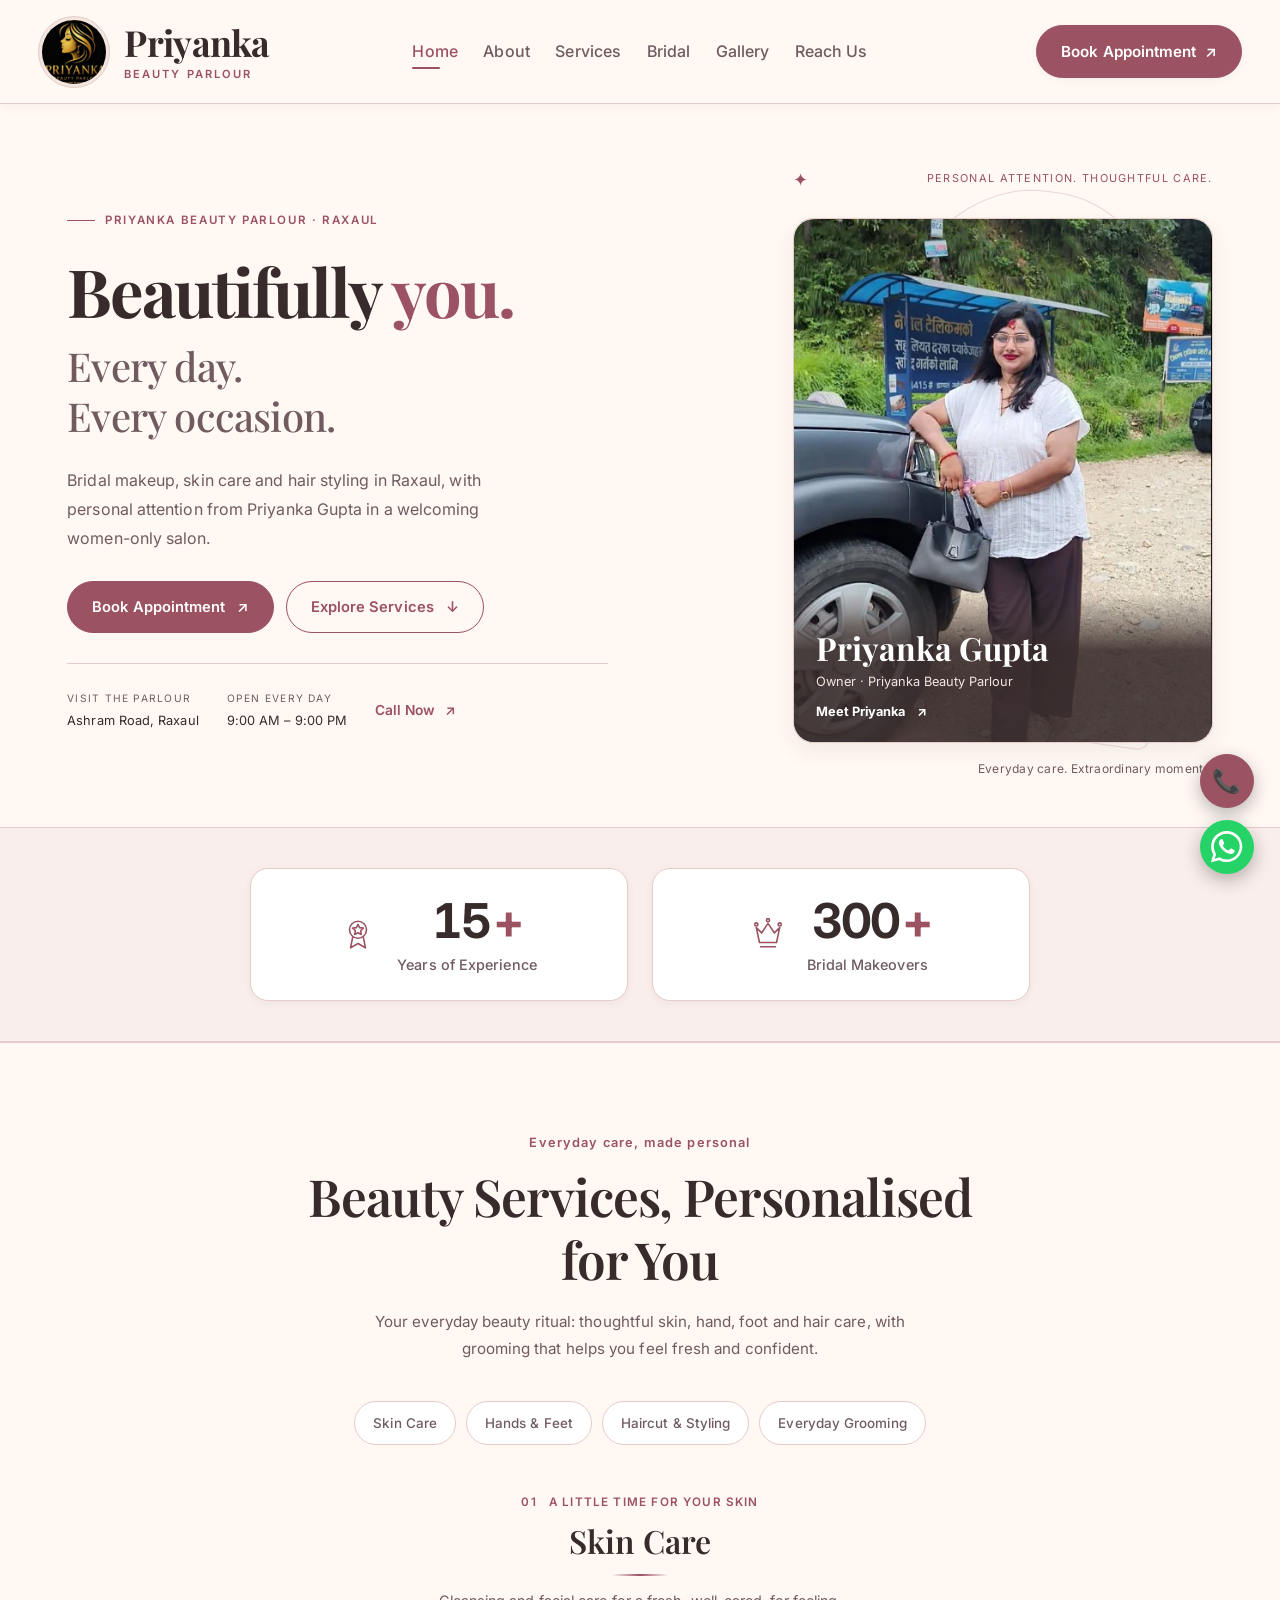
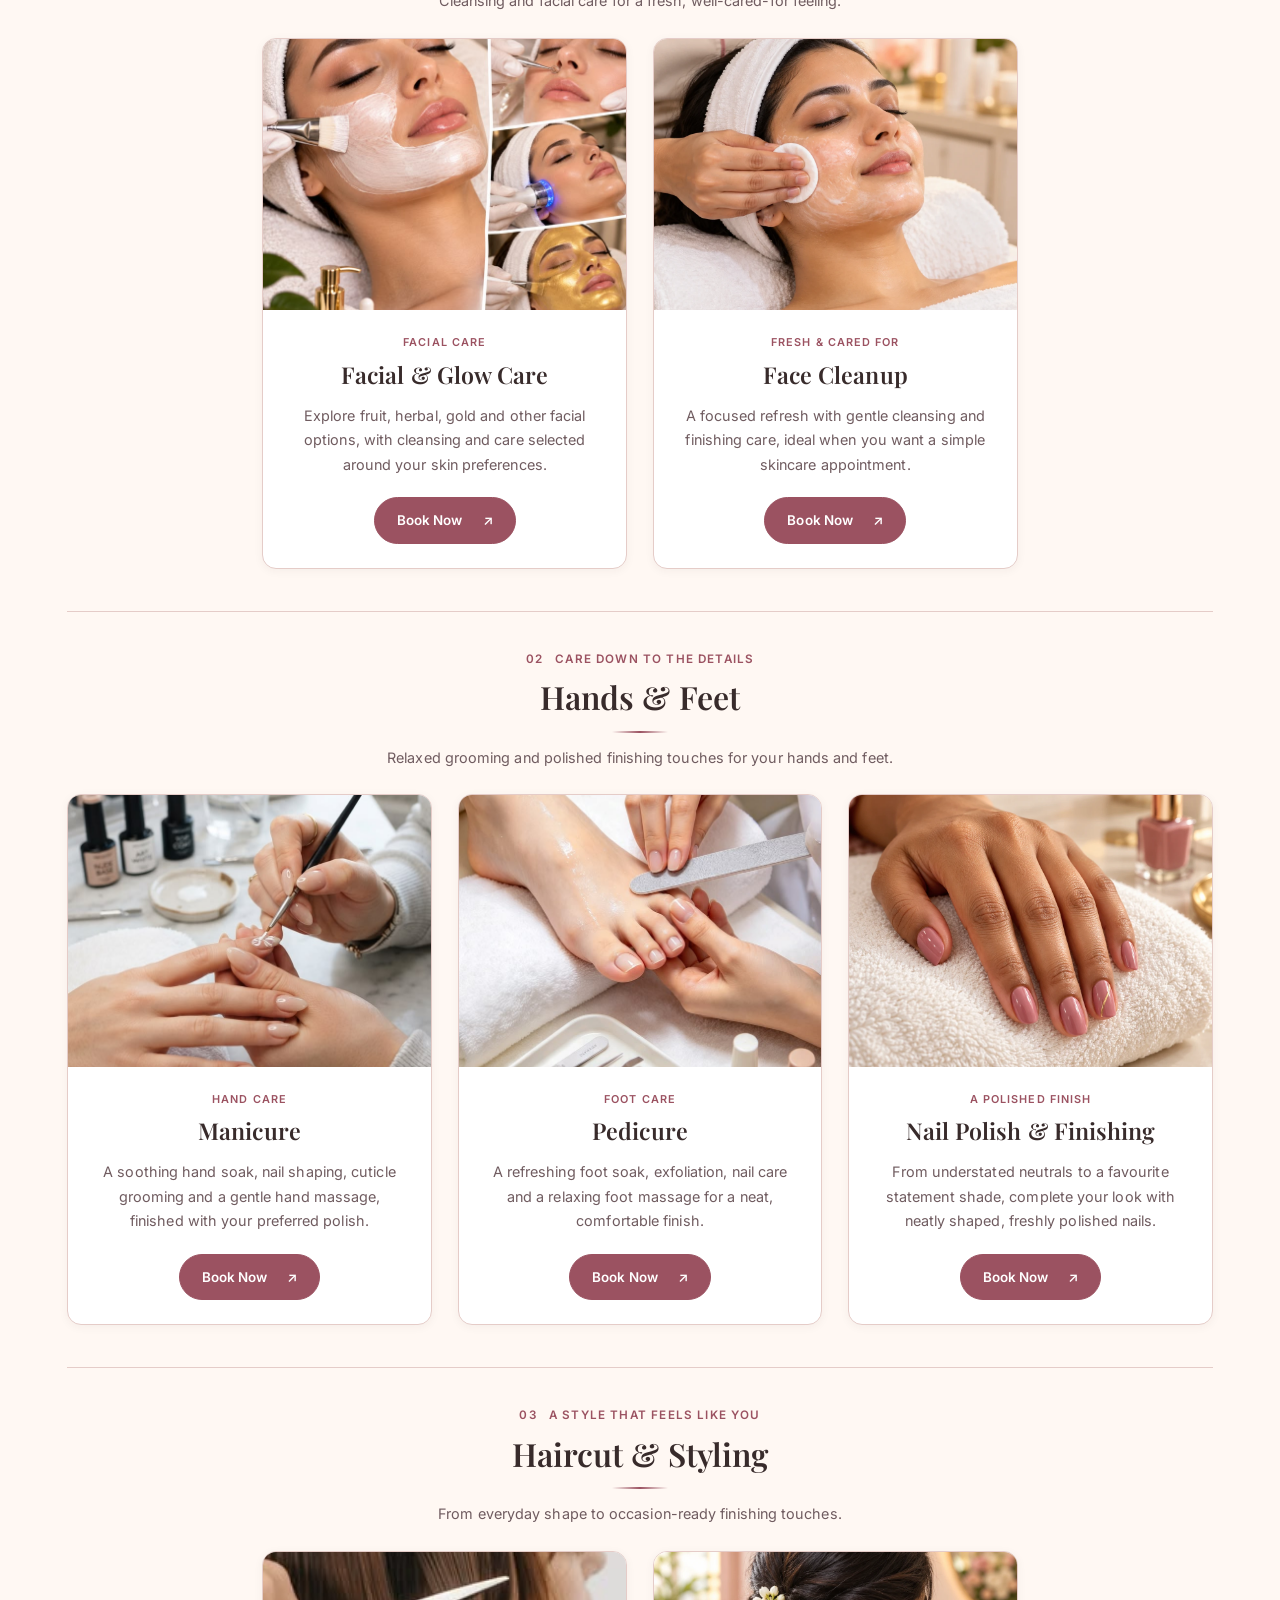
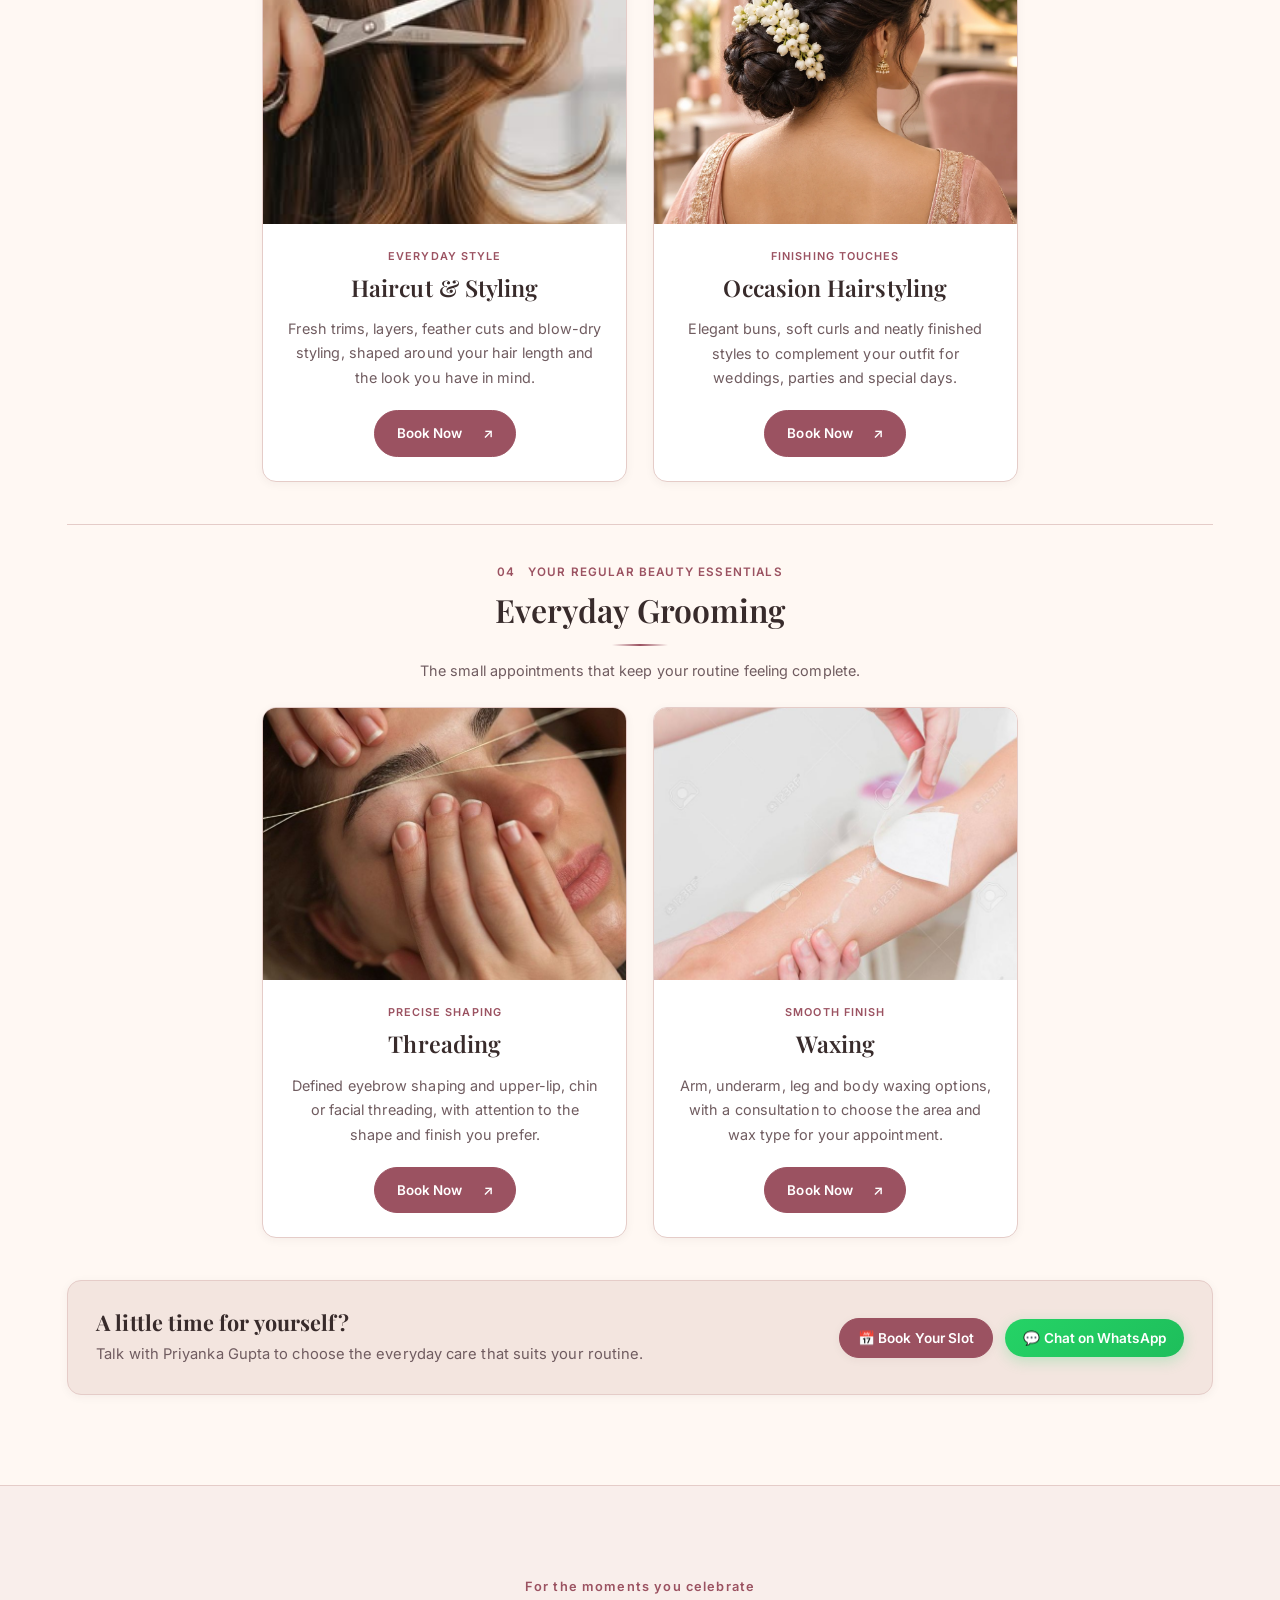
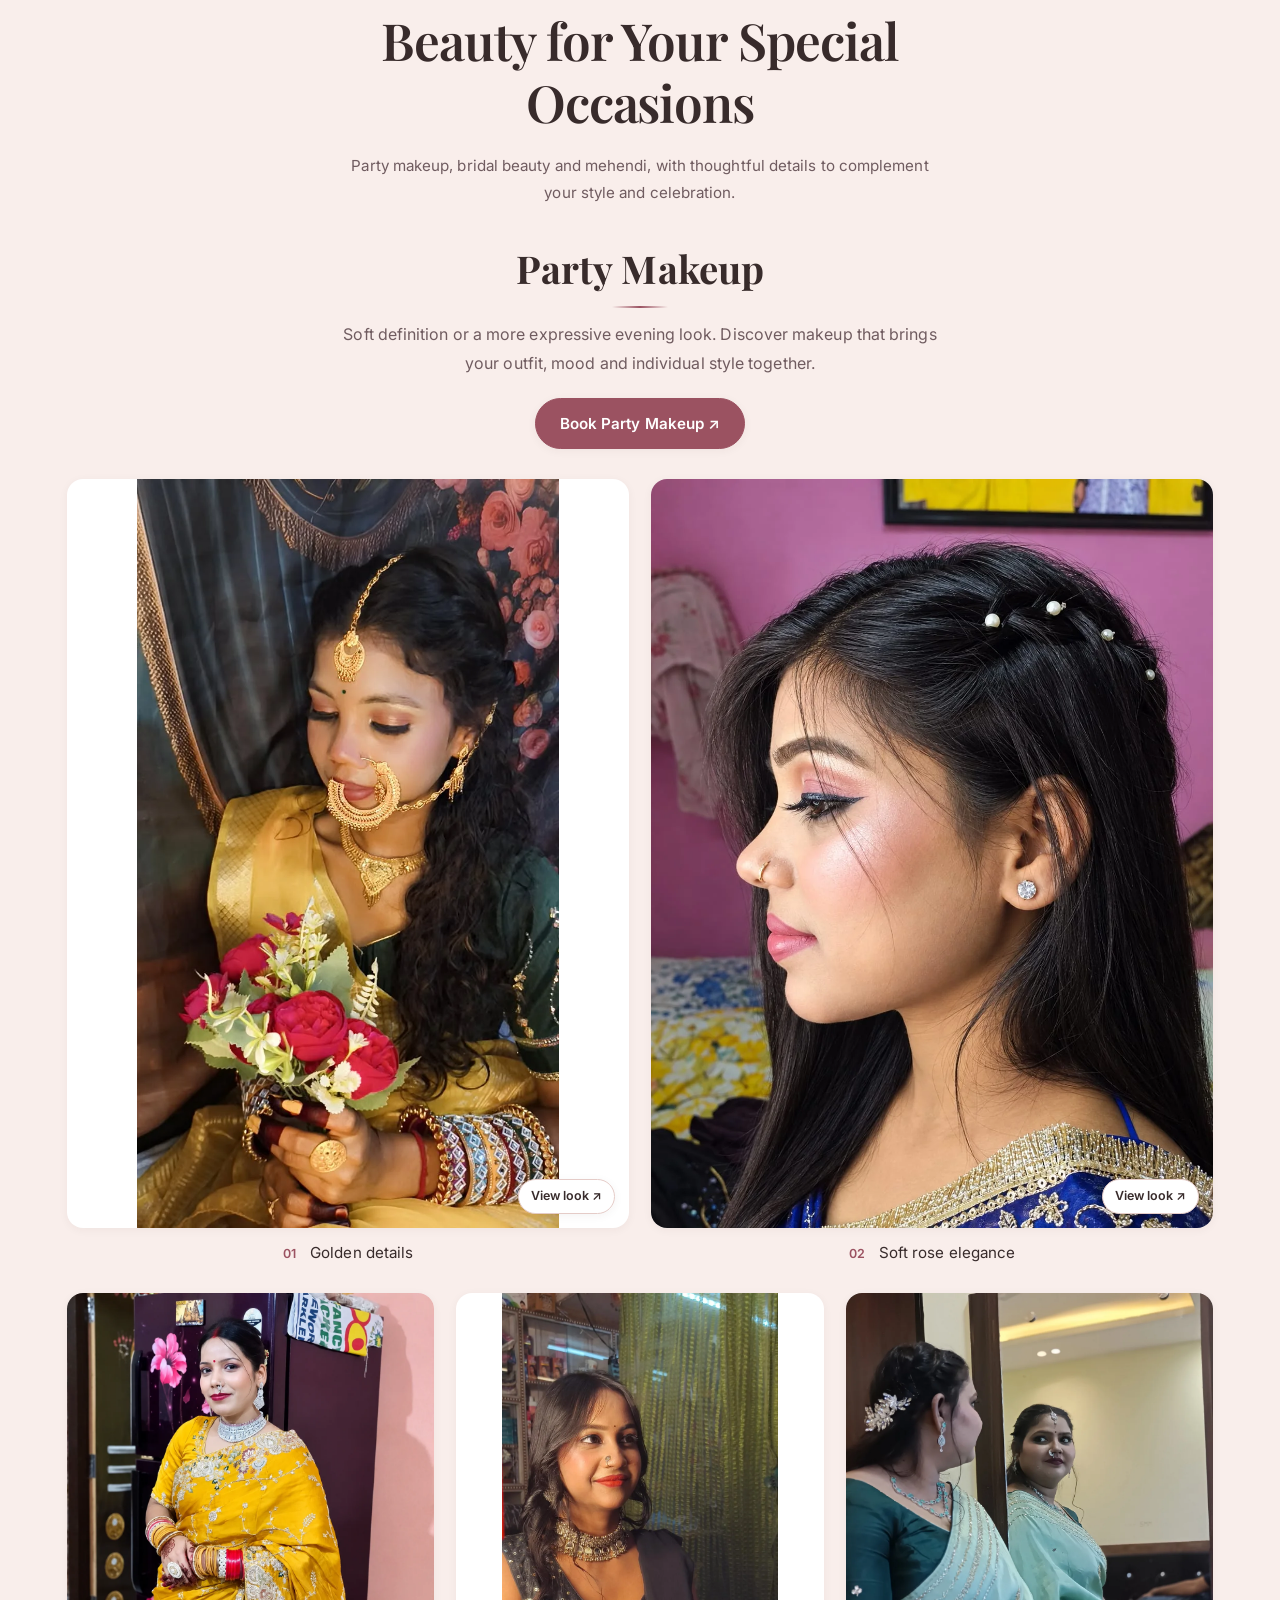
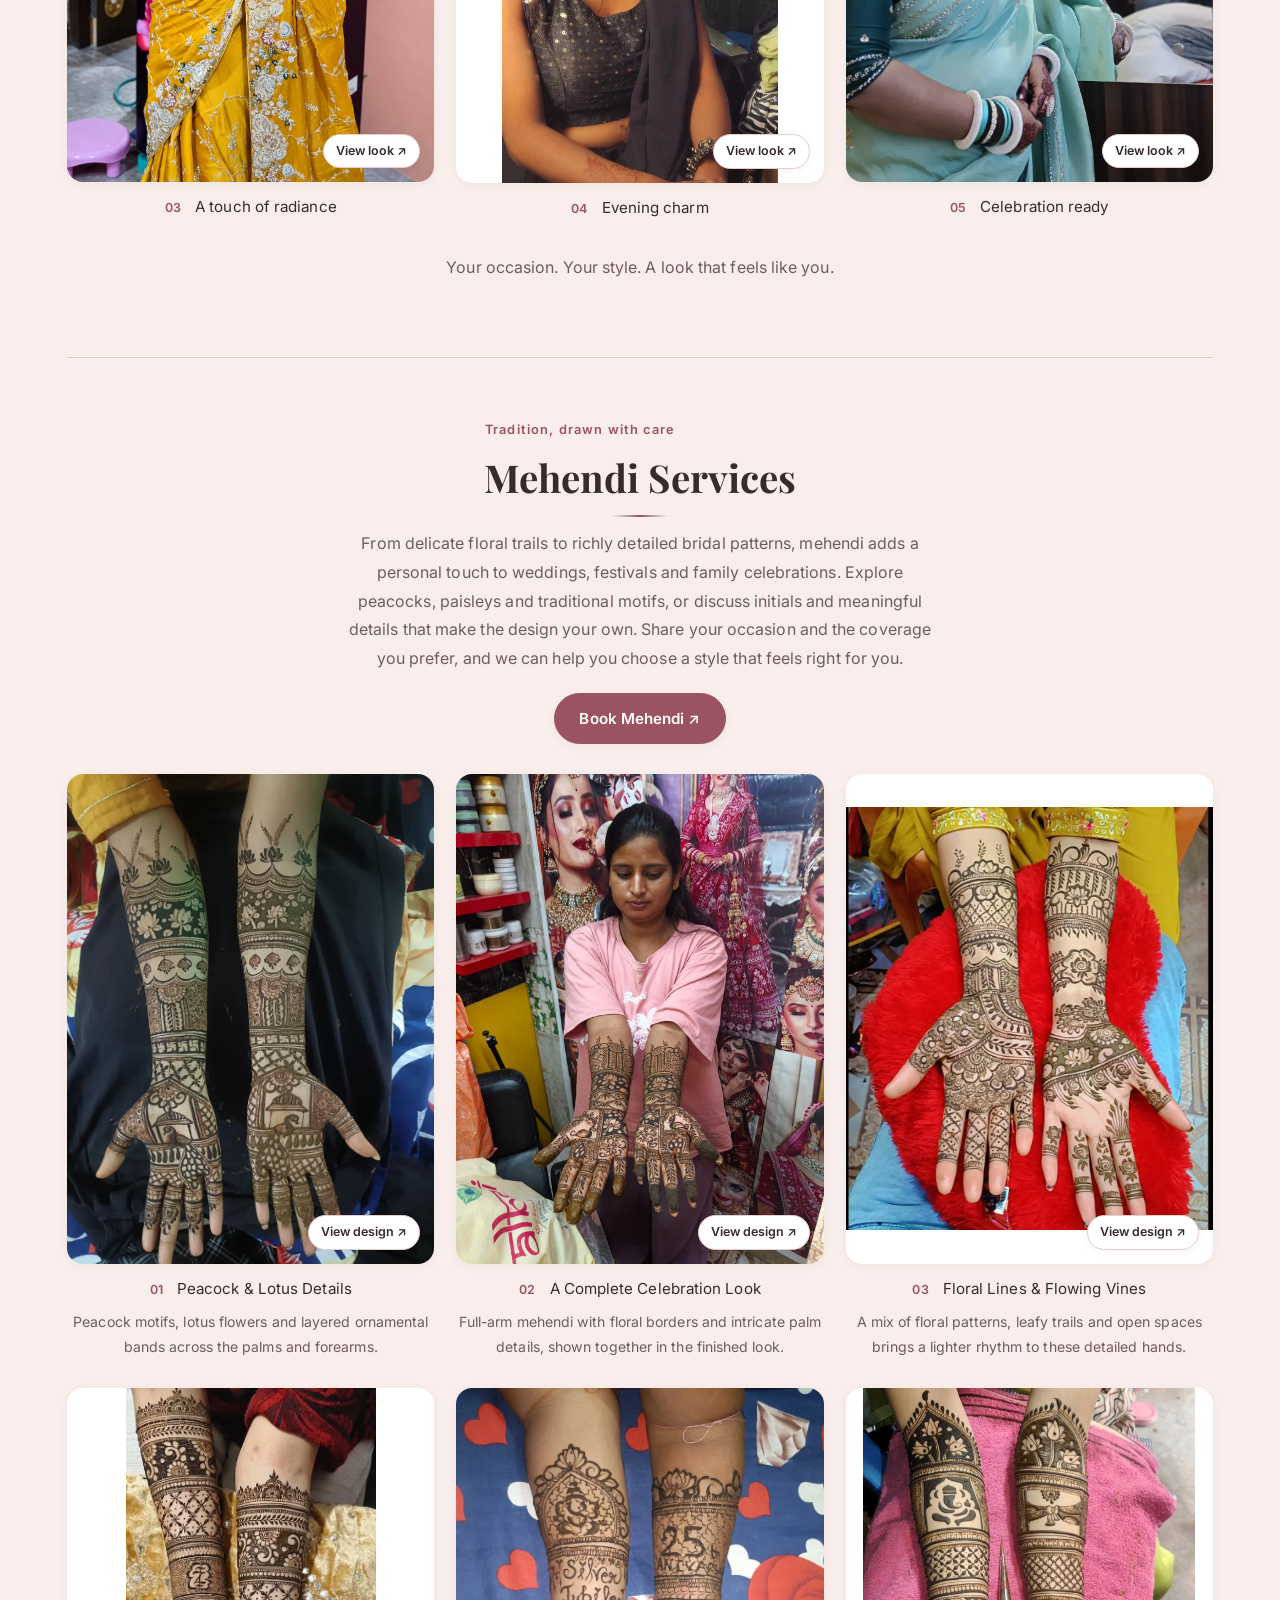
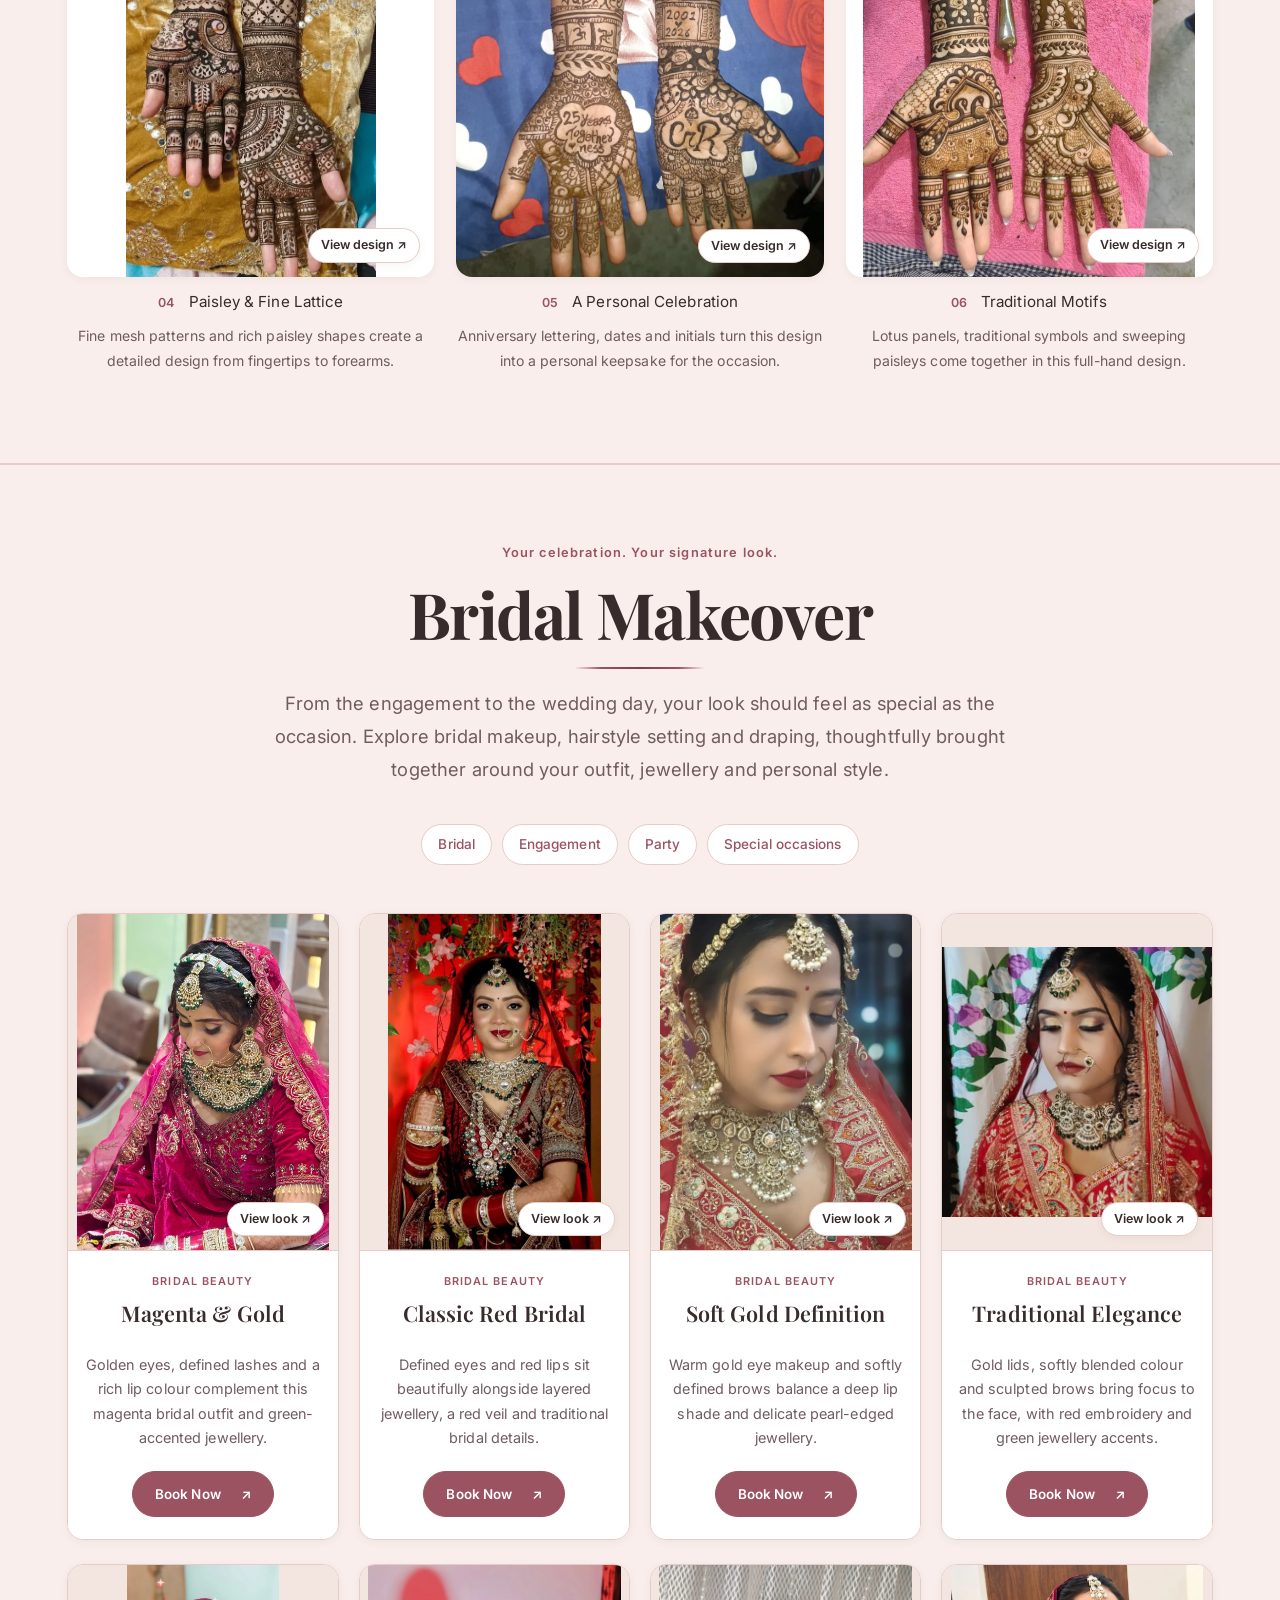
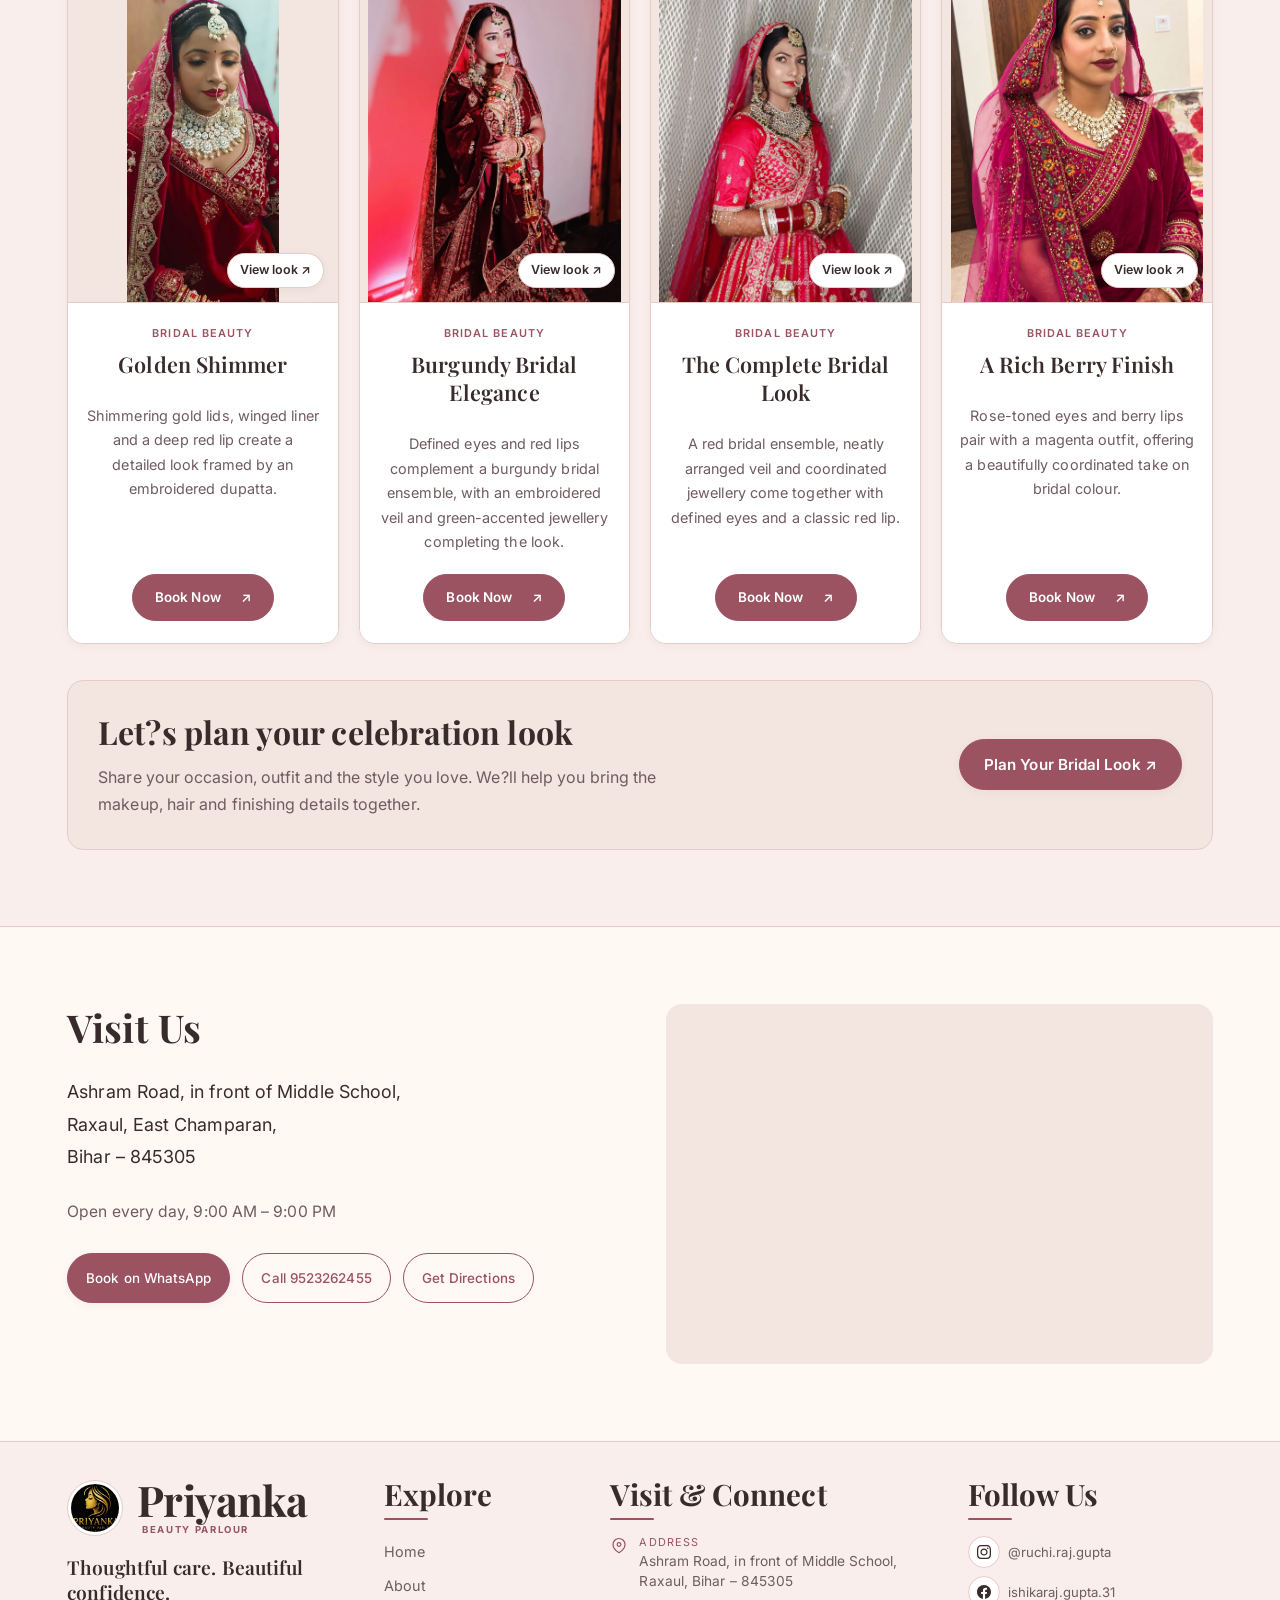
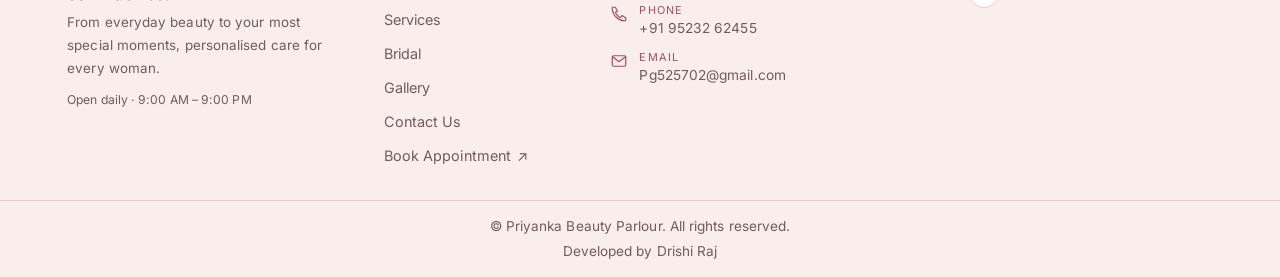
==== commit e46d8478: "Website Background Color changes" ====
--- a/index.html
+++ b/index.html
@@ -7,10 +7,10 @@
   <meta name="description" content="Priyanka Beauty Parlour by Priyanka Gupta in Ashram Road, Raxaul. Specializing in royal bridal makeovers, facials, haircuts, waxing, mehendi, and personal care.">
   <link rel="icon" type="image/jpeg" href="images/logo.jpg">
   
-  <!-- Editorial serif headings and a clean, readable sans-serif body. -->
+  <!-- Ivory & Rose Theme Typography: Playfair Display headings & Inter body text -->
   <link rel="preconnect" href="https://fonts.googleapis.com">
   <link rel="preconnect" href="https://fonts.gstatic.com" crossorigin>
-  <link href="https://fonts.googleapis.com/css2?family=Bodoni+Moda:ital,wght@0,400;0,500;0,600;0,700;1,400;1,500&family=DM+Sans:wght@400;500;600;700;800&display=swap" rel="stylesheet">
+  <link href="https://fonts.googleapis.com/css2?family=Inter:wght@400;500;600;700&family=Playfair+Display:ital,wght@0,400;0,500;0,600;0,700;1,400;1,500&display=swap" rel="stylesheet">
   
   <link rel="stylesheet" href="style.css">
 </head>
@@ -20,7 +20,7 @@
   <header class="main-header" id="navbar">
     <div class="container nav-container">
       <a href="index.html" class="brand-logo" title="Priyanka Beauty Parlour">
-        <div class="logo-ring"><img src="images/logo.jpg" alt="" class="brand-logo-img" width="48" height="48"></div>
+        <div class="logo-ring"><img src="images/logo.jpg" alt="" class="brand-logo-img" width="72" height="72"></div>
         <div class="brand-text-block"><span class="brand-name-gold">Priyanka</span><span class="brand-tag-royal">BEAUTY PARLOUR</span></div>
       </a>
       <nav class="nav-menu" id="navMenu" aria-label="Main Navigation">
@@ -34,8 +34,9 @@
         <a href="bridal.html" class="nav-link">Bridal</a>
         <a href="gallery.html" class="nav-link">Gallery</a>
         <a href="contact.html" class="nav-link">Reach Us</a>
-        <a href="index.html#booking" class="btn header-book">Book Appointment</a>
+        <a href="index.html#booking" class="btn header-book nav-mobile-book">Book Appointment</a>
       </nav>
+      <a href="index.html#booking" class="btn header-book header-book-desktop">Book Appointment <span aria-hidden="true">&#8599;</span></a>
       <button type="button" class="hamburger-btn" id="hamburgerBtn" aria-label="Open Navigation" aria-expanded="false" aria-controls="navMenu"><span></span><span></span><span></span></button>
     </div>
   </header>
@@ -519,207 +520,34 @@
     </div>
   </section>
 
-<section class="booking-section" id="booking" aria-labelledby="bookingTitle">
-    <div class="container">
-      <div class="booking-wrapper">
-        <div class="booking-header text-center">
-          <span class="section-badge">04 / A little time for you</span>
-          <h2 class="section-title" id="bookingTitle">Book an Appointment</h2>
-          <p class="section-subtitle">Choose a service and send your appointment request to Priyanka Ji on WhatsApp.</p>
-        </div>
-        
-        <div class="booking-card">
-          <form id="appointmentForm" class="appointment-form">
-            <div class="form-group">
-              <label for="clientName">Your Name / आपका नाम</label>
-              <div class="input-wrapper">
-                <input type="text" id="clientName" placeholder="Enter full name" required>
-              </div>
-            </div>
-
-            <div class="form-group">
-              <label for="clientPhone">Phone Number / मोबाइल नंबर</label>
-              <div class="input-wrapper">
-                <input type="tel" id="clientPhone" placeholder="10-digit mobile number" required>
-              </div>
-            </div>
-
-            <div class="form-group">
-              <label for="serviceSelect">Service Desired / सेवा चुनें</label>
-              <div class="input-wrapper">
-                <select id="serviceSelect" required>
-                  <option value="" disabled selected>-- Select a Service --</option>
-                  <option value="Bridal Makeup">Bridal Makeup / ब्राइडल मेकअप</option>
-                  <option value="Party Makeup">Party Makeup / पार्टी मेकअप</option>
-                  <option value="Facial & Skin Glow">Facial & Skin Glow / फेशियल</option>
-                  <option value="Haircut & Styling">Haircut & Styling / हेयरकट</option>
-                  <option value="Mehendi">Mehendi / मेहंदी</option>
-                  <option value="Waxing">Waxing / वैक्सिंग</option>
-                  <option value="Threading">Threading / थ्रेडिंग</option>
-                  <option value="Manicure & Pedicure">Manicure & Pedicure</option>
-                  <option value="Face Cleanup">Face Cleanup / फेस क्लीनअप</option>
-                  <option value="Occasion Hairstyling">Occasion Hairstyling / हेयर स्टाइलिंग</option>
-                  <option value="Manicure">Manicure / मैनीक्योर</option>
-                  <option value="Pedicure">Pedicure / पेडीक्योर</option>
-                  <option value="Nail Polish">Nail Polish / नेल पॉलिश</option>
-                  <option value="Special Package">Special Package / अन्य पूछताछ</option>
-                </select>
-              </div>
-            </div>
-
-            <div class="form-group">
-              <label for="clientDate">Preferred Date / तारीख (Optional)</label>
-              <div class="input-wrapper">
-                <input type="date" id="clientDate">
-              </div>
-            </div>
-
-            <button type="submit" class="btn btn-whatsapp btn-block btn-booking-submit">
-              <span>Send Booking on WhatsApp</span>
-            </button>
-          </form>
-          
-          <div class="booking-guarantee">
-            <span>Direct confirmation with parlour owner • No advance fee</span>
-          </div>
-        </div>
+<section class="visit-section" id="booking" aria-labelledby="visitTitle">
+    <span class="visit-anchor" id="location" aria-hidden="true"></span>
+    <span class="visit-anchor" id="contact" aria-hidden="true"></span>
+    <div class="container visit-layout">
+      <div class="visit-info">
+        <h2 id="visitTitle">Visit Us</h2>
+        <address>
+          Ashram Road, in front of Middle School,<br>
+          Raxaul, East Champaran,<br>
+          Bihar &ndash; 845305
+        </address>
+        <p class="visit-opening">Open every day, 9:00 AM &ndash; 9:00 PM</p>
+        <div class="visit-actions">
+          <a id="visitBookingLink" href="https://wa.me/919523262455?text=Hello%20Priyanka%20Ji%2C%20I%20would%20like%20to%20book%20an%20appointment.%20Please%20let%20me%20know%20your%20availability." target="_blank" rel="noopener noreferrer" class="btn btn-royal-gold">Book on WhatsApp</a>
+          <a href="tel:9523262455" class="btn btn-gold-outline">Call 9523262455</a>
+          <a href="https://maps.google.com/?q=Ashram+Road,+Raxaul,+Bihar" target="_blank" rel="noopener noreferrer" class="btn btn-gold-outline">Get Directions</a>
+        </div>
+      </div>
+      <div class="visit-map">
+        <iframe
+          title="Map of Ashram Road, Raxaul ? Priyanka Beauty Parlour area"
+          src="https://maps.google.com/maps?q=Ashram%20Road%2C%20Raxaul%2C%20Bihar&amp;output=embed"
+          width="600" height="360" loading="lazy" allowfullscreen
+          referrerpolicy="no-referrer-when-downgrade">
+        </iframe>
       </div>
     </div>
   </section>
-
-<section class="location-section" id="location">
-    <div class="container">
-      <div class="section-header text-center">
-        <span class="section-badge">05 / Find us in Raxaul</span>
-        <h2 class="section-title">Parlour Location & Timings</h2>
-        <p class="section-subtitle">Conveniently located in the heart of Raxaul</p>
-      </div>
-
-      <div class="location-grid">
-        <div class="location-card">
-          <div class="location-icon-badge">📍</div>
-          
-          <h3 class="location-shop-title">Priyanka Beauty Parlour</h3>
-          
-          <p class="address-text">
-            <strong>Address:</strong><br>
-            Ashram Road, in front of Middle School,<br>
-            Raxaul, East Champaran, Bihar - 845305
-          </p>
-
-          <div class="location-detail-list">
-            <div class="detail-row">
-              <span class="icon">👤</span>
-              <span><strong>Owner:</strong> Priyanka Gupta</span>
-            </div>
-            <div class="detail-row">
-              <span class="icon">⏰</span>
-              <span><strong>Opening Hours:</strong> 9:00 AM – 9:00 PM (Daily)</span>
-            </div>
-            <div class="detail-row">
-              <span class="icon">📞</span>
-              <span><strong>Phone:</strong> <a href="tel:9523262455">9523262455</a></span>
-            </div>
-            <div class="detail-row">
-              <span class="icon">💬</span>
-              <span><strong>WhatsApp:</strong> <a href="https://wa.me/919523262455" target="_blank">9523262455</a></span>
-            </div>
-          </div>
-
-          <div class="location-buttons">
-            <a href="https://maps.google.com/?q=Ashram+Road,+Raxaul,+Bihar" target="_blank" class="btn btn-royal-gold btn-sm">🗺️ Open in Google Maps</a>
-            <a href="tel:9523262455" class="btn btn-white-glass btn-sm">📞 Call for Directions</a>
-          </div>
-        </div>
-
-        <div class="map-wrapper">
-          <!-- Google Map Embed for Ashram Road, Raxaul -->
-          <iframe 
-            title="Priyanka Beauty Parlour Location"
-            src="https://www.google.com/maps/embed?pb=!1m18!1m12!1m3!1d14217.20235959957!2d84.851944!3d26.983889!2m3!1f0!2f0!3f0!3m2!1i1024!2i768!4f13.1!3m3!1m2!1s0x399335f60b0e77d3%3A0x6b772c37e96b3490!2sRaxaul%2C%20Bihar!5e0!3m2!1sen!2sin!4v1700000000000!5m2!1sen!2sin" 
-            width="100%" 
-            height="380" 
-            style="border:0;" 
-            allowfullscreen="" 
-            loading="lazy" 
-            referrerpolicy="no-referrer-when-downgrade">
-          </iframe>
-        </div>
-      </div>
-    </div>
-  </section>
-
-<section class="contact-section" id="contact">
-    <div class="container">
-      <div class="contact-card-box">
-        <div class="contact-text">
-          <span class="section-badge">Get in Touch</span>
-          <h2 class="section-title">Reach Out to Us</h2>
-          <p class="contact-lead">
-            Whether you want to enquire about wedding dates, daily grooming, or skincare advice, Priyanka Gupta is always happy to assist you!
-          </p>
-
-          <div class="contact-channels">
-            <div class="channel-box">
-              <div class="channel-icon-pill">📞</div>
-              <div class="channel-info">
-                <span class="label">Call Directly</span>
-                <a href="tel:9523262455" class="value">9523262455</a>
-              </div>
-            </div>
-
-            <div class="channel-box">
-              <div class="channel-icon-pill wa-pill">💬</div>
-              <div class="channel-info">
-                <span class="label">WhatsApp Enquiries</span>
-                <a href="https://wa.me/919523262455?text=Hello%2C%20I%20would%20like%20to%20enquire%20about%20your%20beauty%20parlour%20services." target="_blank" class="value">9523262455</a>
-              </div>
-            </div>
-
-            <!-- Instagram Channel with SVG Logo -->
-            <div class="channel-box">
-              <div class="channel-icon ig-channel-icon">
-                <svg class="social-svg" viewBox="0 0 24 24" width="22" height="22" fill="currentColor">
-                  <path d="M12 2.163c3.204 0 3.584.012 4.85.07 3.252.148 4.771 1.691 4.919 4.919.058 1.265.069 1.645.069 4.849 0 3.205-.012 3.584-.069 4.849-.149 3.225-1.664 4.771-4.919 4.919-1.266.058-1.644.07-4.85.07-3.204 0-3.584-.012-4.849-.07-3.26-.149-4.771-1.699-4.919-4.92-.058-1.265-.07-1.644-.07-4.849 0-3.204.013-3.583.07-4.849.149-3.227 1.664-4.771 4.919-4.919 1.266-.057 1.645-.069 4.849-.069zm0-2.163c-3.259 0-3.667.014-4.947.072-4.358.2-6.78 2.618-6.98 6.98-.059 1.281-.073 1.689-.073 4.948 0 3.259.014 3.668.072 4.948.2 4.358 2.618 6.78 6.98 6.98 1.281.058 1.689.072 4.948.072 3.259 0 3.668-.014 4.948-.072 4.354-.2 6.782-2.618 6.979-6.98.059-1.28.073-1.689.073-4.948 0-3.259-.014-3.667-.072-4.947-.196-4.354-2.617-6.78-6.979-6.98-1.281-.059-1.69-.073-4.949-.073zm0 5.838c-3.403 0-6.162 2.759-6.162 6.162s2.759 6.163 6.162 6.163 6.162-2.759 6.162-6.163c0-3.403-2.759-6.162-6.162-6.162zm0 10.162c-2.209 0-4-1.79-4-4 0-2.209 1.791-4 4-4s4 1.791 4 4c0 2.21-1.791 4-4 4zm6.406-11.845c-.796 0-1.441.645-1.441 1.44s.645 1.44 1.441 1.44c.795 0 1.439-.645 1.439-1.44s-.644-1.44-1.439-1.44z"/>
-                </svg>
-              </div>
-              <div class="channel-info">
-                <span class="label">Instagram Profile</span>
-                <a href="https://www.instagram.com/ruchi.raj.gupta/" target="_blank" class="value">@ruchi.raj.gupta</a>
-              </div>
-            </div>
-
-            <!-- Facebook Channel with SVG Logo -->
-            <div class="channel-box">
-              <div class="channel-icon fb-channel-icon">
-                <svg class="social-svg" viewBox="0 0 24 24" width="22" height="22" fill="currentColor">
-                  <path d="M24 12.073c0-6.627-5.373-12-12-12s-12 5.373-12 12c0 5.99 4.388 10.954 10.125 11.854v-8.385H7.078v-3.47h3.047V9.43c0-3.007 1.792-4.669 4.533-4.669 1.312 0 2.686.235 2.686.235v2.953H15.83c-1.491 0-1.956.925-1.956 1.874v2.25h3.328l-.532 3.47h-2.796v8.385C19.612 23.027 24 18.062 24 12.073z"/>
-                </svg>
-              </div>
-              <div class="channel-info">
-                <span class="label">Facebook Profile</span>
-                <a href="https://www.facebook.com/ishikaraj.gupta.31" target="_blank" class="value">Ruchi Raj Gupta</a>
-              </div>
-            </div>
-          </div>
-
-          <div class="contact-cta-row">
-            <a href="tel:9523262455" class="btn btn-royal-gold btn-lg">
-              📞 Call: 9523262455
-            </a>
-            <a href="https://wa.me/919523262455?text=Hello%2C%20I%20would%20like%20to%20enquire%20about%20your%20beauty%20parlour%20services." target="_blank" class="btn btn-whatsapp btn-lg">
-              💬 WhatsApp Now
-            </a>
-            <a href="index.html#booking" class="btn btn-white-glass btn-lg">
-              📅 Book Appointment
-            </a>
-          </div>
-        </div>
-
-      </div>
-    </div>
-  </section>
-
 
   </main>
 <dialog class="lightbox-modal" id="lightboxModal" aria-labelledby="lightboxCaption">
--- a/style.css
+++ b/style.css
@@ -1,27 +1,33 @@
-/* Priyanka Beauty Parlour — dark plum, champagne and editorial typography. */
+/* Priyanka Beauty Parlour — Ivory & Rose Theme */
 
 :root {
-  /* Core Color System */
-  --color-bg: #17131A;
-  --color-bg-alt: #211A24;
-  --color-card-bg: #2B222E;
-  --color-pink-soft: #382D37;
-  --color-pink-mid: #51404B;
-  --color-pink-deep: #E4C9A6;
-  --color-pink-accent: #D7B98E;
+  /* Core Color System - Ivory & Rose Theme */
+  --color-bg: #FFF8F3;
+  --color-bg-alt: #F9EEEB;
+  --color-panel: #F3E5DF;
+  --color-card-bg: #FFFFFF;
+  --color-pink-soft: #F9EEEB;
+  --color-pink-mid: #F3E5DF;
+  --color-pink-deep: #9B5261;
+  --color-pink-accent: #9B5261;
   
-  /* Mocha accents (legacy variable names retained for existing components) */
-  --color-gold: #D7B98E;
-  --color-gold-bright: #E7CFAD;
-  --color-gold-light: #382D37;
-  --color-gold-gradient: #D7B98E;
-  --color-gold-border: rgba(215, 185, 142, .3);
+  /* Primary Accent & Button States */
+  --color-primary: #9B5261;
+  --color-primary-hover: #803E4C;
+  --color-primary-text: #FFFFFF;
+
+  /* Legacy variable mappings to maintain full component compatibility */
+  --color-gold: #9B5261;
+  --color-gold-bright: #803E4C;
+  --color-gold-light: #F3E5DF;
+  --color-gold-gradient: linear-gradient(135deg, #9B5261 0%, #803E4C 100%);
+  --color-gold-border: #E5CCC8;
   
-  /* Deep Text & Contrast */
-  --color-text-dark: #FFF8F0;
-  --color-text-muted: #CBBCC5;
-  --color-border: #51404B;
-  --color-border-light: #3B303E;
+  /* Text & Borders */
+  --color-text-dark: #382B2B;
+  --color-text-muted: #705C60;
+  --color-border: #E5CCC8;
+  --color-border-light: #E5CCC8;
   
   /* Brand Channels */
   --color-whatsapp: #25D366;
@@ -30,22 +36,22 @@
   --color-facebook: #1877F2;
   
   /* Typography System */
-  --font-royal: 'Bodoni Moda', Georgia, 'Times New Roman', serif;
-  --font-heading: 'Bodoni Moda', Georgia, 'Times New Roman', serif;
-  --font-script: 'Bodoni Moda', Georgia, serif;
-  --font-accent: 'DM Sans', Arial, sans-serif;
-  --font-body: 'DM Sans', -apple-system, BlinkMacSystemFont, 'Segoe UI', Arial, sans-serif;
+  --font-royal: 'Playfair Display', Georgia, serif;
+  --font-heading: 'Playfair Display', Georgia, serif;
+  --font-script: 'Playfair Display', Georgia, serif;
+  --font-accent: 'Inter', Arial, sans-serif;
+  --font-body: 'Inter', -apple-system, BlinkMacSystemFont, 'Segoe UI', Arial, sans-serif;
   
   /* Shadows & Curves */
-  --shadow-sm: 0 4px 16px rgba(53, 34, 30, 0.055);
-  --shadow-md: 0 12px 32px rgba(53, 34, 30, 0.09);
-  --shadow-lg: 0 20px 48px rgba(53, 34, 30, 0.12);
-  --shadow-gold: 0 6px 20px rgba(92, 57, 49, 0.15);
-  --radius-sm: 10px;
-  --radius-md: 16px;
-  --radius-lg: 24px;
+  --shadow-sm: 0 2px 10px rgba(56, 43, 43, 0.05);
+  --shadow-md: 0 8px 24px rgba(56, 43, 43, 0.07);
+  --shadow-lg: 0 16px 36px rgba(56, 43, 43, 0.09);
+  --shadow-gold: 0 4px 14px rgba(155, 82, 97, 0.2);
+  --radius-sm: 8px;
+  --radius-md: 14px;
+  --radius-lg: 20px;
   --radius-full: 9999px;
-  --transition: all 0.28s cubic-bezier(0.4, 0, 0.2, 1);
+  --transition: all 0.22s ease;
   --header-height: 76px;
   --header-height-mobile: 68px;
   --nav-offset: calc(var(--header-height) + 20px);
@@ -220,21 +226,22 @@
 }
 
 .btn-royal-gold {
-  background: var(--color-gold-gradient);
+  background: var(--color-primary);
   color: #FFFFFF;
-  box-shadow: var(--shadow-gold);
-  text-shadow: 0 1px 2px rgba(0, 0, 0, 0.2);
-  border: 1px solid rgba(255, 255, 255, 0.3);
+  box-shadow: var(--shadow-sm);
+  border: 1px solid var(--color-primary);
 }
 
 .btn-royal-gold:hover {
+  background: var(--color-primary-hover);
+  border-color: var(--color-primary-hover);
+  color: #FFFFFF;
   transform: translateY(-2px);
-  box-shadow: 0 12px 30px rgba(92, 57, 49, 0.4);
-  filter: brightness(1.05);
+  box-shadow: 0 8px 24px rgba(155, 82, 97, 0.28);
 }
 
 .btn-white-glass {
-  background: var(--color-card-bg);
+  background: #FFFFFF;
   color: var(--color-text-dark);
   border: 1.5px solid var(--color-border);
   box-shadow: var(--shadow-sm);
@@ -242,22 +249,22 @@
 
 .btn-white-glass:hover {
   background: var(--color-pink-soft);
-  border-color: var(--color-pink-deep);
+  border-color: var(--color-primary);
   transform: translateY(-2px);
-  color: var(--color-pink-accent);
+  color: var(--color-primary);
 }
 
 .btn-gold-outline {
   background: transparent;
-  color: var(--color-gold);
-  border: 1.5px solid var(--color-gold);
+  color: var(--color-primary);
+  border: 1.5px solid var(--color-primary);
   font-weight: 600;
 }
 
 .btn-gold-outline:hover {
-  background: var(--color-gold-gradient);
+  background: var(--color-primary);
   color: #FFFFFF;
-  border-color: transparent;
+  border-color: var(--color-primary);
 }
 
 .btn-whatsapp {
@@ -308,14 +315,14 @@
    ========================================================================== */
 
 .main-header {
-  background: rgba(246, 235, 226, 0.98);
+  background: rgba(255, 248, 243, 0.98);
   backdrop-filter: none;
   -webkit-backdrop-filter: none;
   position: sticky;
   top: 0;
   z-index: 1010;
-  border-bottom: 1px solid var(--color-border-light);
-  box-shadow: 0 4px 20px rgba(53, 34, 30, 0.05);
+  border-bottom: 1px solid var(--color-border);
+  box-shadow: 0 2px 14px rgba(56, 43, 43, 0.05);
   transition: var(--transition);
   height: var(--header-height);
 }
@@ -706,7 +713,7 @@
   border-radius: var(--radius-sm);
   font-family: var(--font-body);
   font-size: 16px; /* Prevents auto-zoom on mobile iOS */
-  background: #FFFAF6;
+  background: #FFFFFF;
   color: var(--color-text-dark);
   outline: none;
   transition: var(--transition);
@@ -1174,7 +1181,8 @@
   background: #000;
   cursor: pointer;
   height: clamp(250px, 40vw, 330px);
-  border: 3px solid #FFFFFF;
+  border: 1px solid var(--color-border);
+  background: #FFFFFF;
   -webkit-tap-highlight-color: transparent;
 }
 
@@ -1325,8 +1333,8 @@
 .map-wrapper {
   border-radius: var(--radius-lg);
   overflow: hidden;
-  border: 4px solid #FFFFFF;
-  box-shadow: var(--shadow-md);
+  border: 1px solid var(--color-border);
+  box-shadow: var(--shadow-sm);
   height: 100%;
   min-height: clamp(280px, 45vw, 400px);
 }
@@ -1635,47 +1643,47 @@
    ========================================================================== */
 
 .main-footer {
-  background: #35221E;
-  color: #E6D4C8;
-  padding: 26px 0 0;
-  border-top: 1px solid #765248;
+  background: var(--color-bg-alt); /* Pale rose #F9EEEB */
+  color: var(--color-text-dark);
+  padding: 36px 0 0;
+  border-top: 1px solid var(--color-border);
 }
 
 .footer-container {
   display: grid;
   grid-template-columns: minmax(0, 1.05fr) minmax(0, .72fr) minmax(0, 1.2fr) minmax(0, .9fr);
   gap: clamp(20px, 2.4vw, 32px);
-  padding-bottom: 20px;
+  padding-bottom: 28px;
 }
 
 .main-footer .footer-col { min-width: 0; }
-.main-footer a { color: inherit; }
-.main-footer a:focus-visible { outline: 2px solid #F6EBE2; outline-offset: 5px; border-radius: 4px; }
+.main-footer a { color: var(--color-text-muted); }
+.main-footer a:focus-visible { outline: 2px solid var(--color-primary); outline-offset: 4px; border-radius: 4px; }
 .footer-brand-header { display: inline-flex; align-items: center; gap: 14px; max-width: 100%; }
-.footer-logo-ring { width: 56px; height: 56px; flex-shrink: 0; border-radius: 50%; border: 1px solid #765248; padding: 3px; }
+.footer-logo-ring { width: 56px; height: 56px; flex-shrink: 0; border-radius: 50%; border: 1px solid var(--color-border); padding: 3px; background: #FFFFFF; }
 .footer-logo-img { display: block; width: 100%; height: 100%; border-radius: 50%; object-fit: cover; }
 .footer-wordmark { min-width: 0; }
 .footer-logo-name {
   display: block;
   font-family: var(--font-heading);
-  font-size: clamp(2.8rem, 4vw, 3.5rem);
-  font-weight: 400;
+  font-size: clamp(2.4rem, 3.6vw, 3.2rem);
+  font-weight: 700;
   line-height: 1.05;
-  color: #F6EBE2;
-}
-.footer-logo-sub { display: block; font-size: .62rem; font-weight: 600; letter-spacing: .25em; text-transform: uppercase; padding-left: 5px; }
-.footer-tagline { margin: 12px 0 6px; font-family: var(--font-heading); font-size: 1.3rem; font-weight: 500; line-height: 1.3; color: #F6EBE2; }
-.footer-desc { max-width: 34ch; margin: 0; font-size: .82rem; line-height: 1.75; }
-.footer-hours { margin: 10px 0 0; font-size: .73rem; color: #D0B8AA; }
+  color: var(--color-text-dark);
+}
+.footer-logo-sub { display: block; font-size: .62rem; font-weight: 700; letter-spacing: .25em; text-transform: uppercase; color: var(--color-primary); padding-left: 5px; }
+.footer-tagline { margin: 12px 0 6px; font-family: var(--font-heading); font-size: 1.2rem; font-weight: 600; line-height: 1.3; color: var(--color-text-dark); }
+.footer-desc { max-width: 34ch; margin: 0; font-size: .84rem; line-height: 1.7; color: var(--color-text-muted); }
+.footer-hours { margin: 10px 0 0; font-size: .76rem; color: var(--color-text-muted); }
 .footer-title, .footer-follow-title {
   position: relative;
-  margin: 0 0 12px;
+  margin: 0 0 14px;
   padding-bottom: 10px;
   font-family: var(--font-heading);
-  font-size: clamp(2.1rem, 2.8vw, 2.4rem);
+  font-size: clamp(1.8rem, 2.4vw, 2.1rem);
   font-weight: 700;
   line-height: 1.1;
-  color: #FFFFFF;
+  color: var(--color-text-dark);
 }
 .footer-title::after, .footer-follow-title::after {
   content: '';
@@ -1685,51 +1693,74 @@
   width: 44px;
   height: 2px;
   border-radius: 2px;
-  background: #D7B98E;
+  background: var(--color-primary);
 }
 .footer-nav-list { list-style: none; margin: 0; padding: 0; }
-.footer-nav-list a { display: inline-flex; align-items: center; gap: 6px; min-height: 34px; font-size: .9rem; }
+.footer-nav-list a { display: inline-flex; align-items: center; gap: 6px; min-height: 34px; font-size: .9rem; color: var(--color-text-muted); }
 .footer-contact-list { display: grid; gap: 10px; font-style: normal; }
-.footer-contact-item { display: flex; align-items: flex-start; gap: 11px; font-size: .86rem; line-height: 1.5; overflow-wrap: anywhere; }
-.footer-contact-item > svg { width: 18px; height: 18px; flex-shrink: 0; margin-top: 3px; color: #D0B8AA; }
+.footer-contact-item { display: flex; align-items: flex-start; gap: 11px; font-size: .86rem; line-height: 1.5; overflow-wrap: anywhere; color: var(--color-text-muted); }
+.footer-contact-item > svg { width: 18px; height: 18px; flex-shrink: 0; margin-top: 3px; color: var(--color-primary); }
 .footer-contact-item > span { min-width: 0; }
-.footer-contact-label { display: block; font-size: .68rem; letter-spacing: .1em; text-transform: uppercase; color: #D0B8AA; }
+.footer-contact-label { display: block; font-size: .68rem; letter-spacing: .1em; text-transform: uppercase; color: var(--color-primary); }
 .footer-follow { margin-top: 0; }
 
 .footer-social-links { display: flex; flex-direction: column; align-items: flex-start; gap: 4px; }
-.footer-social-item { display: inline-flex; align-items: center; gap: 7px; min-height: 36px; max-width: 100%; font-size: .8rem; overflow-wrap: anywhere; }
-.footer-social-icon { display: grid; place-items: center; flex-shrink: 0; width: 32px; height: 32px; border: 1px solid #765248; border-radius: 50%; transition: color .2s ease, background-color .2s ease, border-color .2s ease, transform .2s ease; }
+.footer-social-item { display: inline-flex; align-items: center; gap: 8px; min-height: 36px; max-width: 100%; font-size: .82rem; overflow-wrap: anywhere; color: var(--color-text-muted); }
+.footer-social-icon { display: grid; place-items: center; flex-shrink: 0; width: 32px; height: 32px; border: 1px solid var(--color-border); border-radius: 50%; background: #FFFFFF; color: var(--color-text-dark); transition: color .2s ease, background-color .2s ease, border-color .2s ease, transform .2s ease; }
 .main-footer .social-svg { width: 14px; height: 14px; color: inherit; fill: currentColor; }
 .footer-nav-list a, .footer-contact-item, .footer-social-item { transition: color .2s ease, transform .2s ease; }
-.footer-bottom { border-top: 1px solid rgba(230, 212, 200, .15); padding: 10px 0; color: #FFFFFF; font-size: .75rem; }
-.footer-bottom-inner { display: flex; flex-wrap: wrap; justify-content: space-between; gap: 6px 20px; }
-.footer-bottom p { margin: 0; color: #FFFFFF; }
-.main-footer .footer-nav-list a, .main-footer .footer-contact-item, .main-footer .footer-social-item { color: #FFFFFF; }
+
+/* Bottom Credits in TWO CENTRED ROWS */
+.footer-bottom {
+  border-top: 1px solid var(--color-border);
+  padding: 16px 0;
+  color: var(--color-text-muted);
+  font-size: 0.85rem;
+  background: var(--color-bg-alt);
+}
+.footer-bottom-inner {
+  display: flex;
+  flex-direction: column;
+  align-items: center;
+  justify-content: center;
+  gap: 6px;
+  text-align: center;
+  padding: 0 16px;
+}
+.footer-bottom p {
+  margin: 0;
+  color: var(--color-text-muted);
+  font-size: 0.85rem;
+  line-height: 1.4;
+  text-align: center;
+}
+.main-footer .footer-nav-list a, .main-footer .footer-contact-item, .main-footer .footer-social-item { color: var(--color-text-muted); }
 .main-footer .footer-nav-list a:focus-visible,
 .main-footer .footer-contact-item:focus-visible,
-.main-footer .footer-social-item:focus-visible { color: #D7B98E; }
+.main-footer .footer-social-item:focus-visible { color: var(--color-primary); }
 .footer-social-item > span:last-child { min-width: 0; }
-.main-footer a:focus-visible { outline-color: #D7B98E; }
+.main-footer a:focus-visible { outline-color: var(--color-primary); }
 
 @media (hover: hover) {
-  .main-footer .footer-nav-list a:hover, .main-footer .footer-contact-item:hover, .main-footer .footer-social-item:hover { color: #D7B98E; }
-  .footer-social-item:hover .footer-social-icon { background: rgba(215, 185, 142, .12); border-color: #D7B98E; transform: scale(1.06); }
-}
-.footer-social-item:focus-visible .footer-social-icon { background: rgba(215, 185, 142, .12); border-color: #D7B98E; }
+  .main-footer .footer-nav-list a:hover, .main-footer .footer-contact-item:hover, .main-footer .footer-social-item:hover { color: var(--color-primary); }
+  .footer-social-item:hover .footer-social-icon { background: var(--color-panel); border-color: var(--color-primary); color: var(--color-primary); transform: scale(1.06); }
+}
+.footer-social-item:focus-visible .footer-social-icon { background: var(--color-panel); border-color: var(--color-primary); }
+
 @media (max-width: 1100px) {
   .footer-container { grid-template-columns: minmax(0, 1fr) minmax(0, 1fr); gap: 20px 32px; }
   .main-footer .brand-col, .main-footer .links-col, .main-footer .contact-col, .main-footer .footer-follow { grid-column: auto; grid-row: auto; }
   .footer-nav-list { display: grid; grid-template-columns: repeat(2, minmax(0, 1fr)); gap: 0 10px; }
 }
 @media (max-width: 600px) {
-  .main-footer { padding-top: 22px; }
-  .footer-container { grid-template-columns: minmax(0, 1fr); gap: 18px; padding-bottom: 18px; }
+  .main-footer { padding-top: 24px; }
+  .footer-container { grid-template-columns: minmax(0, 1fr); gap: 18px; padding-bottom: 20px; }
   .main-footer .brand-col, .main-footer .links-col, .main-footer .contact-col { grid-column: auto; grid-row: auto; }
   .footer-desc { max-width: 44ch; }
-  .footer-tagline { margin-top: 14px; }
-  .footer-hours { margin-top: 10px; }
+  .footer-tagline { margin-top: 12px; }
+  .footer-hours { margin-top: 8px; }
   .footer-nav-list a, .footer-social-item, .footer-contact-item { min-height: 44px; }
-  .footer-bottom-inner { flex-direction: column; padding-right: 70px; }
+  .footer-bottom-inner { flex-direction: column; align-items: center; justify-content: center; padding: 0 16px; }
 }
 @media (prefers-reduced-motion: reduce) {
   .main-footer a, .footer-social-icon { transition: none; }
@@ -1832,7 +1863,15 @@
 }
 
 .call-btn {
-  background: var(--color-gold-gradient);
+  background: var(--color-primary);
+  color: #FFFFFF;
+  border: 1px solid var(--color-primary);
+}
+
+.call-btn:hover,
+.call-btn:focus-visible {
+  background: var(--color-primary-hover);
+  border-color: var(--color-primary-hover);
 }
 
 .floating-btn:hover {
@@ -2306,7 +2345,7 @@
 .hero-title { font-size: clamp(2.65rem, 5.6vw, 4.4rem); font-weight: 600; }
 .section-title { font-weight: 600; font-size: clamp(2rem, 4.3vw, 3rem); }
 .brand-name-gold { font-weight: 600; letter-spacing: -0.025em; }
-.hero-book-button { color: #FFFAF6; }
+.hero-book-button { color: #FFFFFF; }
 .btn-royal-gold { text-shadow: none; }
 .main-header { backdrop-filter: none; -webkit-backdrop-filter: none; }
 .hero-section { border-bottom: 1px solid var(--color-border-light); }
@@ -2314,9 +2353,11 @@
 .services-section { background: var(--color-bg); }
 .service-card { background: var(--color-card-bg); }
 .service-category-nav a:hover { background: var(--color-pink-soft); }
-.services-cta-banner { background: #5C3931; border-color: #5C3931; box-shadow: none; }
-.services-cta-banner h3, .services-cta-banner p { color: #F6EBE2; }
-.services-cta-banner .btn-royal-gold { background: #F6EBE2; border-color: #F6EBE2; color: #35221E; }
+.services-cta-banner { background: var(--color-panel); border: 1px solid var(--color-border); box-shadow: var(--shadow-sm); }
+.services-cta-banner h3 { color: var(--color-text-dark); }
+.services-cta-banner p { color: var(--color-text-muted); }
+.services-cta-banner .btn-royal-gold { background: var(--color-primary); border-color: var(--color-primary); color: #FFFFFF; }
+.services-cta-banner .btn-royal-gold:hover { background: var(--color-primary-hover); border-color: var(--color-primary-hover); color: #FFFFFF; }
 .logo-ring, .contact-card-logo-ring { box-shadow: none; }
 .brand-logo:hover .logo-ring { transform: scale(1.04); }
 .btn, .service-book-link { transition: background-color 220ms ease, color 220ms ease, border-color 220ms ease, transform 220ms ease, box-shadow 220ms ease; }
@@ -2338,10 +2379,10 @@
   align-items: center;
   gap: 8px;
   padding: 10px 13px;
-  border: 1px solid rgba(246, 235, 226, .45);
+  border: 1px solid rgba(229, 204, 200, .5);
   border-radius: 999px;
-  background: rgba(53, 34, 30, .9);
-  color: #F6EBE2;
+  background: rgba(56, 43, 43, .88);
+  color: #FFFFFF;
   font-family: var(--font-body);
   font-size: 12px;
   font-weight: 600;
@@ -2414,31 +2455,31 @@
   margin: 0;
   padding: 18px clamp(14px, 4vw, 54px);
   border: 0;
-  background: rgba(35, 24, 21, .98);
-  color: #F6EBE2;
+  background: rgba(40, 29, 32, 0.98);
+  color: #FFFFFF;
   overflow: hidden;
   z-index: 2200;
 }
 .lightbox-modal:not([open]) { display: none; }
 .lightbox-modal[open] { display: flex; flex-direction: column; align-items: center; gap: 14px; }
-.lightbox-modal::backdrop { background: rgba(35, 24, 21, .8); }
+.lightbox-modal::backdrop { background: rgba(40, 29, 32, 0.85); }
 .lightbox-toolbar { width: 100%; display: flex; align-items: center; justify-content: space-between; min-height: 44px; flex-shrink: 0; }
-.lightbox-counter { font-size: 13px; color: #E6D4C8; }
+.lightbox-counter { font-size: 13px; color: #E5CCC8; }
 .lightbox-actions { display: flex; align-items: center; gap: 10px; }
 .viewer-control {
   min-height: 44px;
   min-width: 44px;
   padding: 10px 15px;
-  border: 1px solid rgba(230, 212, 200, .32);
+  border: 1px solid rgba(229, 204, 200, 0.35);
   border-radius: 7px;
-  background: rgba(246, 235, 226, .08);
-  color: #F6EBE2;
+  background: rgba(255, 248, 243, 0.08);
+  color: #FFFFFF;
   cursor: pointer;
   font-family: var(--font-body);
   font-size: 13px;
 }
-.viewer-control:hover { background: rgba(246, 235, 226, .18); }
-.viewer-control:focus-visible { outline: 2px solid #F6EBE2; outline-offset: 3px; }
+.viewer-control:hover { background: rgba(255, 248, 243, 0.18); border-color: #9B5261; }
+.viewer-control:focus-visible { outline: 2px solid #9B5261; outline-offset: 3px; }
 .viewer-control:disabled { opacity: .35; cursor: default; }
 .lightbox-close { padding: 2px 10px; font-size: 30px; line-height: 1; }
 .lightbox-stage {
@@ -2457,9 +2498,9 @@
 .lightbox-stage.is-zoomed { display: block; cursor: grab; touch-action: auto; }
 .lightbox-stage.is-zoomed .lightbox-img { max-width: none; max-height: none; cursor: grab; border-radius: 0; }
 .lightbox-stage.is-dragging, .lightbox-stage.is-dragging .lightbox-img { cursor: grabbing; user-select: none; }
-.lightbox-caption { max-width: 900px; font-size: clamp(.85rem, 2vw, 1rem); text-align: center; color: #F6EBE2; line-height: 1.45; flex-shrink: 0; }
+.lightbox-caption { max-width: 900px; font-size: clamp(.85rem, 2vw, 1rem); text-align: center; color: #FFFFFF; line-height: 1.45; flex-shrink: 0; }
 .lightbox-navigation { display: flex; width: min(100%, 900px); align-items: center; justify-content: space-between; gap: 12px; flex-shrink: 0; }
-.viewer-help { font-size: 12px; color: #D4BAAA; text-align: center; }
+.viewer-help { font-size: 12px; color: #E5CCC8; text-align: center; }
 .lightbox-img.is-changing { animation: photo-in 240ms ease both; }
 @keyframes photo-in { from { opacity: .3; transform: scale(.98); } to { opacity: 1; transform: scale(1); } }
 @media (max-width: 600px) {
@@ -2478,40 +2519,50 @@
 }
 
 
-/* Shared multi-page header. Colours are scoped to navigation. */
-:root { --header-height: 72px; }
+/* Shared multi-page header. Scoped navigation in Ivory & Rose theme */
+:root { --header-height: 104px; --header-height-mobile: 84px; }
+body { padding-top: var(--header-height); }
 .main-header {
-  --nav-plum: #281D2A;
-  --nav-ivory: #FFF8F0;
-  --nav-champagne: #D7B98E;
-  background: var(--nav-plum);
-  color: var(--nav-ivory);
-  border-bottom: 1px solid rgba(215, 185, 142, .24);
-  box-shadow: 0 3px 14px rgba(40, 29, 42, .12);
+  --nav-bg: #FFF8F3;
+  --nav-text: #382B2B;
+  --nav-muted: #705C60;
+  --nav-rose: #9B5261;
+  --nav-rose-hover: #803E4C;
+  --nav-border: #E5CCC8;
+  position: fixed;
+  top: 0;
+  inset-inline: 0;
+  background: var(--nav-bg);
+  color: var(--nav-text);
+  border-bottom: 1px solid var(--nav-border);
+  box-shadow: 0 2px 12px rgba(56, 43, 43, 0.05);
   backdrop-filter: none;
   -webkit-backdrop-filter: none;
 }
-.main-header .nav-container {
-  display: flex;
-  align-items: center;
-  justify-content: space-between;
-  width: 96%;
-  max-width: 1280px;
-  padding-inline: clamp(12px, 2vw, 24px);
-  gap: 28px;
-}
-.main-header .logo-ring { background: var(--nav-champagne); width: 44px; height: 44px; }
-.main-header .brand-name-gold { color: var(--nav-ivory); font-size: 1.55rem; }
-.main-header .brand-tag-royal { color: var(--nav-champagne); }
+.main-header .container.nav-container {
+  display: grid;
+  grid-template-columns: minmax(0, 1fr) auto minmax(0, 1fr);
+  align-items: center;
+  width: 100%;
+  max-width: 1800px;
+  padding-inline: clamp(24px, 3vw, 60px);
+  gap: 24px;
+}
+.main-header .brand-logo { justify-self: start; gap: 14px; }
+.main-header .logo-ring { background: var(--color-panel); border: 1px solid var(--nav-border); width: 72px; height: 72px; padding: 3px; }
+.main-header .brand-name-gold { color: var(--nav-text); font-family: var(--font-heading); font-size: 2.25rem; font-weight: 700; letter-spacing: -.02em; }
+.main-header .brand-tag-royal { color: var(--nav-rose); font-family: var(--font-accent); font-weight: 600; font-size: .7rem; letter-spacing: .18em; margin-top: 7px; }
 .main-header .nav-menu {
   display: flex;
   align-items: center;
-  justify-content: space-between;
-  margin: 0 0 0 auto;
-  gap: clamp(20px, 2vw, 28px);
-}
+  justify-content: center;
+  margin: 0;
+  gap: clamp(20px, 2vw, 32px);
+}
+.main-header .nav-mobile-book { display: none; }
+.main-header .header-book-desktop { justify-self: end; }
 .main-header .nav-link, .main-header .header-book {
-  font-family: 'DM Sans', 'Segoe UI', Arial, sans-serif;
+  font-family: var(--font-body);
 }
 .main-header .nav-link {
   display: inline-flex;
@@ -2523,10 +2574,10 @@
   padding: 12px 0;
   border: 0;
   border-radius: 0;
-  color: var(--nav-ivory);
+  color: var(--nav-muted);
   background: transparent;
   font-size: 1rem;
-  font-weight: 600;
+  font-weight: 500;
   line-height: 1.3;
   transition: color 180ms ease;
 }
@@ -2539,90 +2590,106 @@
   width: min(28px, 100%);
   height: 2px;
   border-radius: 2px;
-  background: var(--nav-champagne);
+  background: var(--nav-rose);
   transform: scaleX(0);
   transform-origin: left;
   transition: transform 200ms ease;
 }
 .main-header .nav-link:hover,
 .main-header .nav-link:focus-visible,
-.main-header .nav-link[aria-current="page"] { color: var(--nav-champagne); }
+.main-header .nav-link[aria-current="page"] { color: var(--nav-rose); }
 .main-header .nav-link:hover::after,
 .main-header .nav-link:focus-visible::after,
 .main-header .nav-link[aria-current="page"]::after { transform: scaleX(1); }
 .main-header .header-book {
   flex-shrink: 0;
-  min-height: 44px;
-  padding: 12px 22px;
-  border-radius: 8px;
-  background: var(--nav-champagne);
-  color: var(--nav-plum);
-  border: 1px solid var(--nav-champagne);
-  font-size: 1rem;
-  font-weight: 700;
-  box-shadow: none;
+  min-height: 52px;
+  padding: 13px 24px;
+  border-radius: var(--radius-full);
+  background: var(--nav-rose);
+  color: #FFFFFF;
+  border: 1px solid var(--nav-rose);
+  font-size: .95rem;
+  font-weight: 600;
+  box-shadow: var(--shadow-sm);
   white-space: nowrap;
-  transition: background-color 180ms ease, border-color 180ms ease, transform 180ms ease;
+  transition: background-color 180ms ease, border-color 180ms ease, transform 180ms ease, box-shadow 180ms ease;
 }
 .main-header .header-book:hover,
 .main-header .header-book:focus-visible {
-  background: #E5CBA6;
-  border-color: #E5CBA6;
-  transform: translateY(-2px) scale(1.015);
+  background: var(--nav-rose-hover);
+  border-color: var(--nav-rose-hover);
+  color: #FFFFFF;
+  transform: translateY(-2px);
+  box-shadow: var(--shadow-md);
 }
 .main-header a:focus-visible, .main-header button:focus-visible {
-  outline: 2px solid var(--nav-champagne);
+  outline: 2px solid var(--nav-rose);
   outline-offset: 4px;
 }
 .main-header .hamburger-btn,
 .main-header .nav-close-btn {
-  color: var(--nav-ivory);
-  border-color: rgba(215, 185, 142, .5);
-  background: var(--nav-plum);
+  color: var(--nav-text);
+  border-color: var(--nav-border);
+  background: var(--nav-bg);
   box-shadow: none;
 }
-.main-header .hamburger-btn span { background: var(--nav-ivory); }
+.main-header .hamburger-btn span { background: var(--nav-text); }
 .main-header .hamburger-btn:hover,
 .main-header .hamburger-btn.active,
-.main-header .nav-close-btn:hover { background: #3B2B3E; border-color: var(--nav-champagne); }
-.main-header .nav-drawer-name { color: var(--nav-ivory); }
-.main-header .nav-drawer-tag { color: var(--nav-champagne); }
-.main-header .nav-drawer-header { border-color: rgba(215, 185, 142, .24); }
+.main-header .nav-close-btn:hover { background: var(--color-pink-soft); border-color: var(--nav-rose); }
+.main-header .nav-drawer-name { color: var(--nav-text); font-family: var(--font-heading); }
+.main-header .nav-drawer-tag { color: var(--nav-rose); }
+.main-header .nav-drawer-header { border-color: var(--nav-border); }
 .bridal-booking { margin-top: 36px; }
 
-@media (max-width: 1100px) and (min-width: 993px) {
-  .main-header .nav-container { width: 96%; gap: 16px; padding-inline: 10px; }
-  .main-header .nav-menu { gap: 16px; }
-  .main-header .brand-logo { gap: 9px; }
-  .main-header .header-book { padding-inline: 12px; }
+@media (max-width: 1199px) and (min-width: 993px) {
+  .main-header .container.nav-container { grid-template-columns: auto minmax(0, 1fr) auto; gap: 20px; padding-inline: 24px; }
+  .main-header .nav-menu { gap: 18px; }
+  .main-header .brand-logo { gap: 10px; }
+  .main-header .logo-ring { width: 60px; height: 60px; }
+  .main-header .brand-name-gold { font-size: 1.9rem; }
+  .main-header .brand-tag-royal { font-size: .6rem; }
+  .main-header .nav-link { font-size: .9rem; }
+  .main-header .header-book { padding-inline: 16px; font-size: .85rem; }
 }
 @media (max-width: 992px) {
-  body.nav-open .main-header { background: var(--nav-plum); border-bottom-color: rgba(215, 185, 142, .24); }
+  body { padding-top: var(--header-height-mobile); }
+  .main-header .container.nav-container { display: flex; justify-content: space-between; padding-inline: 20px; gap: 16px; }
+  .main-header .logo-ring { width: 58px; height: 58px; }
+  .main-header .brand-name-gold { font-size: 1.9rem; }
+  .main-header .brand-tag-royal { font-size: .63rem; }
+  .main-header .header-book-desktop { display: none; }
+  .main-header .nav-mobile-book { display: inline-flex; }
+  body.nav-open .main-header { background: var(--nav-bg); border-bottom-color: var(--nav-border); }
   .main-header .nav-menu {
     width: min(88vw, 340px);
     margin: 0;
     align-items: stretch;
     justify-content: flex-start;
-    gap: 10px;
-    padding: max(18px, env(safe-area-inset-top)) 24px max(26px, env(safe-area-inset-bottom));
-    background: var(--nav-plum);
-  }
-  .main-header .nav-link { align-self: flex-start; font-size: 1.0625rem; padding: 12px 0; }
-  .main-header .header-book { margin-top: 16px; width: 100%; }
+    gap: 8px;
+    padding: max(18px, env(safe-area-inset-top)) 20px max(26px, env(safe-area-inset-bottom));
+    background: #FFF8F3;
+    border-right: 1px solid var(--nav-border);
+  }
+  .main-header .nav-link { align-self: stretch; font-size: 1rem; padding: 12px 14px; border-radius: var(--radius-sm); color: var(--nav-text); }
+  .main-header .nav-link:hover, .main-header .nav-link[aria-current="page"] { background: var(--color-pink-soft); color: var(--nav-rose); }
+  .main-header .header-book { margin-top: 14px; width: 100%; text-align: center; justify-content: center; }
   .main-header .nav-drawer-header { flex-shrink: 0; }
 }
 @media (max-width: 400px) {
-  .main-header .nav-container { gap: 12px; }
-  .main-header .logo-ring { width: 40px; height: 40px; }
-  .main-header .brand-name-gold { font-size: 1.3rem; }
+  .main-header .container.nav-container { gap: 12px; padding-inline: 16px; }
+  .main-header .brand-logo { gap: 10px; }
+  .main-header .logo-ring { width: 54px; height: 54px; }
+  .main-header .brand-name-gold { font-size: 1.7rem; }
+  .main-header .brand-tag-royal { font-size: .58rem; }
 }
 @media (prefers-reduced-motion: reduce) {
   .main-header *, .main-header *::after { transition: none !important; }
   .main-header .header-book:hover, .main-header .header-book:focus-visible { transform: none; }
 }
 
-
-/* Home hero owner card: fixed frame, independent hover/tap disclosure. */
+/* Home hero owner card: Ivory & Rose theme */
 .owner-card {
   position: relative;
   width: 100%;
@@ -2630,8 +2697,9 @@
   aspect-ratio: 4 / 5;
   border-radius: 20px;
   isolation: isolate;
-  background: #281D2A;
-  box-shadow: 0 12px 32px rgba(40, 29, 42, .12);
+  background: #FFFFFF;
+  border: 1px solid var(--color-border);
+  box-shadow: var(--shadow-md);
 }
 .owner-card-trigger {
   display: block;
@@ -2641,8 +2709,8 @@
   border: 0;
   border-radius: inherit;
   overflow: hidden;
-  background: #281D2A;
-  color: #FFF8F0;
+  background: #FFFFFF;
+  color: var(--color-text-dark);
   text-align: left;
   cursor: pointer;
   font: inherit;
@@ -2661,12 +2729,12 @@
   gap: 5px;
   padding: 36px 22px 20px;
   border-radius: 0 0 20px 20px;
-  background: linear-gradient(transparent, rgba(40, 29, 42, .96) 38%);
+  background: linear-gradient(transparent, rgba(56, 43, 43, 0.88) 38%);
   pointer-events: none;
 }
-.owner-card-name { font-family: var(--font-heading); font-size: clamp(1.7rem, 4vw, 2rem); font-weight: 700; line-height: 1.15; }
-.owner-card-role { font-size: .8rem; line-height: 1.5; }
-.owner-card-hint { display: inline-flex; align-items: center; gap: 12px; margin-top: 5px; color: #D7B98E; font-size: .8rem; font-weight: 700; }
+.owner-card-name { font-family: var(--font-heading); font-size: clamp(1.7rem, 4vw, 2rem); font-weight: 700; line-height: 1.15; color: #FFFFFF; }
+.owner-card-role { font-size: .8rem; line-height: 1.5; color: #F3E5DF; }
+.owner-card-hint { display: inline-flex; align-items: center; gap: 12px; margin-top: 5px; color: #FFFFFF; font-size: .8rem; font-weight: 700; }
 .owner-card-panel {
   position: absolute;
   inset: 0;
@@ -2674,10 +2742,10 @@
   flex-direction: column;
   min-height: 0;
   padding: clamp(16px, 3vw, 24px);
-  border: 1px solid rgba(215, 185, 142, .45);
+  border: 1px solid var(--color-border);
   border-radius: inherit;
-  background: #281D2A;
-  color: #FFF8F0;
+  background: #FFFFFF;
+  color: var(--color-text-dark);
   opacity: 0;
   visibility: hidden;
   pointer-events: none;
@@ -2691,28 +2759,29 @@
   clip-path: inset(0 round 20px);
   transition-delay: 0s;
 }
-.owner-card-panel-header { display: flex; align-items: center; justify-content: space-between; gap: 10px; flex-shrink: 0; padding-bottom: 12px; border-bottom: 1px solid rgba(215, 185, 142, .3); }
-.owner-card-panel-header h2 { margin: 0; color: #D7B98E; font-size: clamp(1.5rem, 4vw, 1.85rem); font-weight: 600; }
-.owner-card-close { display: inline-flex; align-items: center; justify-content: center; gap: 7px; flex-shrink: 0; min-height: 44px; padding: 6px 10px; border: 1px solid rgba(215, 185, 142, .5); border-radius: 8px; color: #FFF8F0; background: transparent; font: inherit; font-size: .75rem; cursor: pointer; transition: background-color 180ms ease; }
+.owner-card-panel-header { display: flex; align-items: center; justify-content: space-between; gap: 10px; flex-shrink: 0; padding-bottom: 12px; border-bottom: 1px solid var(--color-border); }
+.owner-card-panel-header h2 { margin: 0; color: var(--color-primary); font-size: clamp(1.5rem, 4vw, 1.85rem); font-weight: 700; }
+.owner-card-close { display: inline-flex; align-items: center; justify-content: center; gap: 7px; flex-shrink: 0; min-height: 44px; padding: 6px 10px; border: 1px solid var(--color-border); border-radius: 8px; color: var(--color-text-dark); background: var(--color-pink-soft); font: inherit; font-size: .75rem; cursor: pointer; transition: background-color 180ms ease; }
 .owner-card-close span { font-size: 1.4rem; line-height: 1; }
-.owner-card-close:hover { background: rgba(215, 185, 142, .14); }
+.owner-card-close:hover { background: var(--color-panel); border-color: var(--color-primary); }
 .owner-card-story {
   flex: 1;
   min-height: 0;
   overflow-y: auto;
   overscroll-behavior: contain;
   scrollbar-width: thin;
-  scrollbar-color: #D7B98E #281D2A;
+  scrollbar-color: var(--color-primary) var(--color-pink-soft);
   padding: 16px 5px 4px 0;
   margin-top: 4px;
   font-size: .9375rem;
   line-height: 1.65;
+  color: var(--color-text-muted);
 }
 .owner-card-story p { line-height: inherit; margin: 0 0 16px; }
-.owner-card-story .owner-card-subtitle { font-family: var(--font-heading); font-size: 1.4rem; font-weight: 600; line-height: 1.2; }
-.owner-card-story .owner-card-signature { color: #D7B98E; padding-top: 12px; border-top: 1px solid rgba(215, 185, 142, .3); font-size: .875rem; font-weight: 600; margin-bottom: 0; }
-.owner-card-trigger:focus-visible { outline: 3px solid #5C3931; outline-offset: 5px; }
-.owner-card-close:focus-visible, .owner-card-story:focus-visible { outline: 2px solid #D7B98E; outline-offset: 3px; }
+.owner-card-story .owner-card-subtitle { font-family: var(--font-heading); font-size: 1.4rem; font-weight: 700; line-height: 1.2; color: var(--color-text-dark); }
+.owner-card-story .owner-card-signature { color: var(--color-primary); padding-top: 12px; border-top: 1px solid var(--color-border); font-size: .875rem; font-weight: 600; margin-bottom: 0; }
+.owner-card-trigger:focus-visible { outline: 3px solid var(--color-primary); outline-offset: 5px; }
+.owner-card-close:focus-visible, .owner-card-story:focus-visible { outline: 2px solid var(--color-primary); outline-offset: 3px; }
 @media (max-width: 400px) {
   .owner-card-caption { padding: 32px 16px 16px; }
   .owner-card-role { font-size: .75rem; }
@@ -2721,8 +2790,7 @@
   .owner-card-panel, .owner-card-close { transition: none; }
 }
 
-
-/* Shared achievements: two informational cards, final values rendered in HTML. */
+/* Shared achievements: Ivory & Rose theme */
 .achievements-sr-only {
   position: absolute;
   width: 1px;
@@ -2734,7 +2802,7 @@
   white-space: nowrap;
   border: 0;
 }
-.achievements-section { padding: clamp(24px, 3.5vw, 40px) 20px; background: var(--color-bg-alt); }
+.achievements-section { padding: clamp(24px, 3.5vw, 40px) 20px; background: var(--color-bg-alt); border-block: 1px solid var(--color-border); }
 .achievements-strip {
   display: grid;
   grid-template-columns: repeat(2, minmax(0, 1fr));
@@ -2759,11 +2827,11 @@
   min-width: 0;
   padding: 24px clamp(18px, 3vw, 30px);
   overflow: hidden;
-  border: 1px solid rgba(215, 185, 142, .45);
+  border: 1px solid var(--color-border);
   border-radius: 18px;
-  background: linear-gradient(135deg, #281D2A, #442632);
-  color: #FFF8F0;
-  box-shadow: 0 3px 8px rgba(40, 29, 42, .08), 0 12px 24px rgba(40, 29, 42, .12), inset 0 1px 0 rgba(255, 248, 240, .06);
+  background: #FFFFFF;
+  color: var(--color-text-dark);
+  box-shadow: var(--shadow-sm);
   transition: transform 240ms ease, box-shadow 240ms ease, border-color 240ms ease;
 }
 .achievement-card::before {
@@ -2774,7 +2842,7 @@
   pointer-events: none;
   border-radius: inherit;
   opacity: 0;
-  background: radial-gradient(ellipse at var(--highlight-x) var(--highlight-y), rgba(215, 185, 142, .14), transparent 65%);
+  background: radial-gradient(ellipse at var(--highlight-x) var(--highlight-y), rgba(155, 82, 97, 0.08), transparent 65%);
   transition: opacity 280ms ease;
 }
 .achievement-card::after {
@@ -2783,22 +2851,22 @@
   inset: 0;
   pointer-events: none;
   border-radius: inherit;
-  background: linear-gradient(110deg, transparent 30%, rgba(215, 185, 142, .13) 48%, transparent 66%);
+  background: linear-gradient(110deg, transparent 30%, rgba(155, 82, 97, 0.08) 48%, transparent 66%);
   transform: translateX(-110%);
   opacity: 0;
 }
-.achievement-icon { width: 34px; height: 34px; flex-shrink: 0; color: #D7B98E; }
+.achievement-icon { width: 34px; height: 34px; flex-shrink: 0; color: var(--color-primary); }
 .achievement-details { min-width: 0; }
-.achievement-metric { margin: 0; font-family: var(--font-body); font-size: clamp(2.4rem, 5vw, 3rem); font-weight: 600; line-height: 1.15; letter-spacing: -.04em; }
+.achievement-metric { margin: 0; font-family: var(--font-body); font-size: clamp(2.4rem, 5vw, 3rem); font-weight: 700; line-height: 1.15; letter-spacing: -.04em; color: var(--color-text-dark); }
 .achievement-number { display: inline-block; min-width: 3ch; text-align: right; font-variant-numeric: tabular-nums; }
-.achievement-plus { display: inline-block; margin-left: .06em; color: #D7B98E; }
-.achievement-label { margin-top: 7px; font-size: .9rem; line-height: 1.4; font-weight: 500; color: #FFF8F0; }
+.achievement-plus { display: inline-block; margin-left: .06em; color: var(--color-primary); }
+.achievement-label { margin-top: 7px; font-size: .9rem; line-height: 1.4; font-weight: 500; color: var(--color-text-muted); }
 .achievements-section.is-entering .achievement-card { animation: achievement-reveal 650ms cubic-bezier(.22, .61, .36, 1) both; animation-delay: var(--achievement-delay, 0ms); }
 .achievements-section.is-entering .achievement-card::after { animation: achievement-sweep 1100ms ease-out both; animation-delay: calc(var(--achievement-delay, 0ms) + 120ms); }
 @keyframes achievement-reveal { from { opacity: 0; translate: 0 14px; } to { opacity: 1; translate: 0 0; } }
 @keyframes achievement-sweep { 0% { opacity: 0; transform: translateX(-110%); } 25% { opacity: 1; } 100% { opacity: 0; transform: translateX(110%); } }
 @media (hover: hover) and (pointer: fine) and (prefers-reduced-motion: no-preference) {
-  .achievement-card:hover { transform: translateY(-3px); border-color: rgba(215, 185, 142, .75); box-shadow: 0 3px 8px rgba(40, 29, 42, .08), var(--shadow-x) var(--shadow-y) 28px rgba(40, 29, 42, .18), inset 0 1px 0 rgba(255, 248, 240, .1); }
+  .achievement-card:hover { transform: translateY(-3px); border-color: var(--color-primary); box-shadow: var(--shadow-md); }
   .achievement-card:hover::before { opacity: 1; }
 }
 @media (max-width: 540px) {
@@ -2811,128 +2879,128 @@
   .achievement-card::before, .achievement-card::after { opacity: 0 !important; }
 }
 
-
-/* Dark editorial theme across the existing pages. */
-:root { color-scheme: dark; }
-::selection { background: #D7B98E; color: #211A24; }
-body { letter-spacing: .005em; }
-.section-title { letter-spacing: -.035em; line-height: 1.2; }
-.section-badge { background: transparent; border: 0; border-radius: 0; padding: 0; box-shadow: none; font-size: .7rem; letter-spacing: .17em; }
-.btn-royal-gold, .hero-book-button, .service-book-link { background: #D7B98E; border-color: #D7B98E; color: #211A24; text-shadow: none; }
-.btn-royal-gold:hover, .hero-book-button:hover, .service-book-link:hover { background: #E7CFAD; border-color: #E7CFAD; color: #211A24; }
-.btn-gold-outline:hover { color: #211A24; }
-.btn-whatsapp { background: #276B4B; box-shadow: none; }
-.btn-whatsapp:hover { background: #327D59; box-shadow: 0 6px 18px rgba(0, 0, 0, .15); }
+/* Ivory & Rose theme across all pages */
+::selection { background: #E5CCC8; color: #382B2B; }
+body { letter-spacing: .005em; background-color: var(--color-bg); color: var(--color-text-dark); }
+.section-title { letter-spacing: -.02em; line-height: 1.22; color: var(--color-text-dark); }
+.section-badge { background: var(--color-panel); border: 1px solid var(--color-border); border-radius: var(--radius-full); padding: 6px 16px; box-shadow: none; font-size: .72rem; letter-spacing: .12em; color: var(--color-primary); font-weight: 600; }
+.btn-royal-gold, .hero-book-button, .service-book-link { background: var(--color-primary); border-color: var(--color-primary); color: #FFFFFF; text-shadow: none; }
+.btn-royal-gold:hover, .hero-book-button:hover, .service-book-link:hover { background: var(--color-primary-hover); border-color: var(--color-primary-hover); color: #FFFFFF; }
+.btn-gold-outline:hover { color: #FFFFFF; background: var(--color-primary); }
+.btn-whatsapp { background: linear-gradient(135deg, #25D366 0%, #1EBE5B 100%); color: #FFFFFF; box-shadow: 0 4px 14px rgba(37, 211, 102, 0.25); }
+.btn-whatsapp:hover { background: linear-gradient(135deg, #1EBE5B 0%, #169E4A 100%); box-shadow: 0 6px 18px rgba(37, 211, 102, 0.35); }
 .wa-btn { background: #25D366; color: #FFFFFF; }
-.wa-btn:hover, .wa-btn:focus-visible { background: #20BD5A; color: #FFFFFF; }
-.call-btn { color: #211A24; }
-.appointment-form input, .appointment-form select { background: #211A24; color: #FFF8F0; border-color: #6A5666; }
-.appointment-form input::placeholder { color: #BCAFB8; opacity: 1; }
-.appointment-form input:focus, .appointment-form select:focus { border-color: #D7B98E; box-shadow: 0 0 0 3px rgba(215, 185, 142, .15); background: #211A24; }
-.services-cta-banner { background: #362633; border: 1px solid #68505F; }
-.gallery-item { border: 1px solid #68505F; }
-.map-wrapper { border: 1px solid #68505F; background: #211A24; }
-.about-floating-card { background: #2B222E; backdrop-filter: none; -webkit-backdrop-filter: none; }
-.main-footer { background: #1B151E; border-color: #51404B; }
-.footer-logo-name { font-size: clamp(2rem, 3.3vw, 2.7rem); letter-spacing: -.04em; }
-.footer-logo-sub { font-size: .6rem; letter-spacing: .17em; }
-.footer-title, .footer-follow-title { font-size: clamp(1.7rem, 2.3vw, 2.2rem); }
-.wa-tooltip::after { border-left-color: #2B222E; }
-.facebook-action:hover { background: #303044; }
-.photo-trigger:focus-visible, .owner-card-trigger:focus-visible { outline-color: #D7B98E; }
-button:focus-visible, a:focus-visible { outline: 2px solid #D7B98E; outline-offset: 4px; }
-
-/* Home: a complete, ordered salon experience. */
+.wa-btn:hover, .wa-btn:focus-visible { background: #1EBE5B; color: #FFFFFF; }
+.call-btn { background: var(--color-primary); color: #FFFFFF; }
+.call-btn:hover, .call-btn:focus-visible { background: var(--color-primary-hover); }
+.appointment-form input, .appointment-form select { background: #FFFFFF; color: var(--color-text-dark); border-color: var(--color-border); }
+.appointment-form input::placeholder { color: var(--color-text-muted); opacity: 0.85; }
+.appointment-form input:focus, .appointment-form select:focus { border-color: var(--color-primary); box-shadow: 0 0 0 3px rgba(155, 82, 97, .15); background: #FFFFFF; }
+.services-cta-banner { background: var(--color-panel); border: 1px solid var(--color-border); }
+.gallery-item { border: 1px solid var(--color-border); background: #FFFFFF; }
+.map-wrapper { border: 1px solid var(--color-border); background: #FFFFFF; }
+.about-floating-card { background: #FFFFFF; border: 1px solid var(--color-border); box-shadow: var(--shadow-md); color: var(--color-text-dark); }
+.main-footer { background: var(--color-bg-alt); border-color: var(--color-border); }
+.footer-logo-name { font-size: clamp(2rem, 3.3vw, 2.7rem); letter-spacing: -.02em; color: var(--color-text-dark); }
+.footer-logo-sub { font-size: .6rem; letter-spacing: .17em; color: var(--color-primary); }
+.footer-title, .footer-follow-title { font-size: clamp(1.7rem, 2.3vw, 2.2rem); color: var(--color-text-dark); }
+.wa-tooltip::after { border-left-color: #FFFFFF; }
+.facebook-action:hover { background: #F2F6FF; }
+.photo-trigger:focus-visible, .owner-card-trigger:focus-visible { outline-color: var(--color-primary); }
+button:focus-visible, a:focus-visible { outline: 2px solid var(--color-primary); outline-offset: 4px; }
+
+/* Home: thoughtful alternating ivory and pale pink section flow */
 .home-page .container { max-width: 1240px; }
 .home-page main > section:not(.hero-section):not(.achievements-section) { padding-block: clamp(56px, 7vw, 92px); }
 .home-page .home-editorial-hero {
   padding: 40px 0 0;
   overflow: hidden;
-  background: radial-gradient(ellipse at 85% 25%, rgba(97, 54, 75, .28), transparent 58%), #17131A;
-  border-bottom: 1px solid #51404B;
+  background: var(--color-bg);
+  border-bottom: 1px solid var(--color-border);
 }
 .home-page .hero-container { grid-template-columns: minmax(0, 1fr) minmax(0, 1fr); gap: clamp(32px, 5vw, 70px); padding-block: 20px 48px; }
-.home-page .hero-eyebrow { display: flex; align-items: center; gap: 10px; margin-bottom: 24px; color: #D7B98E; font-size: .69rem; font-weight: 600; text-transform: uppercase; letter-spacing: .16em; }
-.hero-eyebrow > span { width: 28px; height: 1px; flex-shrink: 0; background: #D7B98E; }
-.home-page .hero-title { font-family: var(--font-heading); font-size: clamp(3.3rem, 5.5vw, 5.2rem); font-weight: 400; letter-spacing: -.055em; line-height: 1.08; margin-bottom: 25px; }
-.home-page .hero-title em { color: #D7B98E; font-weight: 400; }
-.home-page .hero-title > span { display: block; margin-top: 14px; font-size: .6em; line-height: 1.22; letter-spacing: -.035em; color: #DED0D7; }
-.home-page .hero-description { font-size: 1rem; line-height: 1.85; max-width: 45ch; color: #CBBCC5; margin-bottom: 28px; }
+.home-page .hero-eyebrow { display: flex; align-items: center; gap: 10px; margin-bottom: 24px; color: var(--color-primary); font-size: .72rem; font-weight: 600; text-transform: uppercase; letter-spacing: .14em; }
+.hero-eyebrow > span { width: 28px; height: 1px; flex-shrink: 0; background: var(--color-primary); }
+.home-page .hero-title { font-family: var(--font-heading); font-size: clamp(3.2rem, 5.2vw, 4.8rem); font-weight: 700; letter-spacing: -.03em; line-height: 1.1; margin-bottom: 25px; color: var(--color-text-dark); }
+.home-page .hero-title em { color: var(--color-primary); font-weight: 700; font-style: normal; }
+.home-page .hero-title > span { display: block; margin-top: 14px; font-size: .6em; line-height: 1.25; letter-spacing: -.02em; color: var(--color-text-muted); font-weight: 500; }
+.home-page .hero-description { font-size: 1rem; line-height: 1.8; max-width: 45ch; color: var(--color-text-muted); margin-bottom: 28px; }
 .home-page .hero-buttons { gap: 12px; }
-.home-page .hero-buttons .btn { min-height: 50px; padding: 13px 20px; border-radius: 6px; font-size: .88rem; gap: 16px; }
-.home-page .hero-buttons .btn:focus-visible { outline-color: #D7B98E; }
-.hero-details { display: flex; flex-wrap: wrap; align-items: flex-end; gap: 20px 28px; padding-top: 24px; margin-top: 30px; border-top: 1px solid #51404B; }
-.hero-details p { margin: 0; font-size: .78rem; color: #E4D8DF; line-height: 1.6; }
-.hero-detail-label { display: block; margin-bottom: 5px; font-size: .62rem; text-transform: uppercase; letter-spacing: .12em; color: #BDAEB8; }
-.hero-call { min-height: 44px; display: inline-flex; align-items: center; gap: 14px; color: #D7B98E; font-size: .82rem; font-weight: 600; }
+.home-page .hero-buttons .btn { min-height: 50px; padding: 13px 24px; border-radius: var(--radius-full); font-size: .92rem; gap: 12px; }
+.home-page .hero-buttons .btn:focus-visible { outline-color: var(--color-primary); }
+.hero-details { display: flex; flex-wrap: wrap; align-items: flex-end; gap: 20px 28px; padding-top: 24px; margin-top: 30px; border-top: 1px solid var(--color-border); }
+.hero-details p { margin: 0; font-size: .8rem; color: var(--color-text-dark); line-height: 1.6; }
+.hero-detail-label { display: block; margin-bottom: 5px; font-size: .64rem; text-transform: uppercase; letter-spacing: .12em; color: var(--color-text-muted); }
+.hero-call { min-height: 44px; display: inline-flex; align-items: center; gap: 10px; color: var(--color-primary); font-size: .86rem; font-weight: 600; }
 .home-page .home-hero-visual { position: relative; display: grid; grid-template-columns: minmax(0, 1fr); gap: 16px; align-items: end; width: 100%; max-width: 420px; justify-self: end; }
-.home-hero-visual .hero-orbit { position: absolute; inset: 4% 6% 8% 12%; border: 1px solid rgba(215, 185, 142, .22); border-radius: 48% 48% 12px 12px; transform: rotate(8deg); pointer-events: none; }
-.hero-portrait-label { grid-column: 1 / -1; display: flex; align-items: center; justify-content: space-between; gap: 12px; padding-bottom: 8px; color: #D7B98E; font-size: .65rem; text-transform: uppercase; letter-spacing: .12em; }
+.home-hero-visual .hero-orbit { position: absolute; inset: 4% 6% 8% 12%; border: 1px solid rgba(155, 82, 97, .2); border-radius: 48% 48% 12px 12px; transform: rotate(8deg); pointer-events: none; }
+.hero-portrait-label { grid-column: 1 / -1; display: flex; align-items: center; justify-content: space-between; gap: 12px; padding-bottom: 8px; color: var(--color-primary); font-size: .68rem; text-transform: uppercase; letter-spacing: .12em; }
 .hero-portrait-label > span { font-size: 1.15rem; }
-.home-hero-visual .owner-card { grid-column: 1; width: 100%; max-width: none; border: 1px solid rgba(215, 185, 142, .3); z-index: 1; }
-.hero-visual-note { grid-column: 1 / -1; margin: 0; color: #BDAEB8; font-size: .73rem; letter-spacing: .04em; text-align: right; }
+.home-hero-visual .owner-card { grid-column: 1; width: 100%; max-width: none; border: 1px solid var(--color-border); z-index: 1; }
+.hero-visual-note { grid-column: 1 / -1; margin: 0; color: var(--color-text-muted); font-size: .75rem; letter-spacing: .02em; text-align: right; }
 .home-page .section-header { text-align: left; margin-bottom: 38px; }
 .home-page .section-header .section-title { max-width: 23ch; font-size: clamp(2.1rem, 4.2vw, 3.2rem); }
-.home-page .section-header .section-subtitle { margin: 18px 0 0; max-width: 60ch; font-size: .95rem; line-height: 1.8; }
-.home-page #services { background: #211A24; }
+.home-page .section-header .section-subtitle { margin: 18px 0 0; max-width: 60ch; font-size: .95rem; line-height: 1.8; color: var(--color-text-muted); }
+.home-page #services { background: var(--color-bg); }
 .home-page .service-category-nav { justify-content: flex-start; margin-bottom: 48px; }
-.home-page .service-category-nav a { background: transparent; border-color: #68505F; color: #DED0D7; font-size: .8rem; }
-.home-page .service-category-nav a:hover { background: #382D37; color: #FFF8F0; }
+.home-page .service-category-nav a { background: #FFFFFF; border-color: var(--color-border); color: var(--color-text-muted); font-size: .84rem; }
+.home-page .service-category-nav a:hover { background: var(--color-pink-soft); border-color: var(--color-primary); color: var(--color-primary); }
 .home-page .service-category-header { text-align: left; max-width: none; margin-bottom: 24px; }
-.home-page .service-category-header h3 { font-size: clamp(1.6rem, 2.5vw, 2rem); }
-.home-page .service-category-intro { max-width: 65ch; font-size: .88rem; }
+.home-page .service-category-header h3 { font-size: clamp(1.6rem, 2.5vw, 2rem); color: var(--color-text-dark); }
+.home-page .service-category-intro { max-width: 65ch; font-size: .9rem; color: var(--color-text-muted); }
 .home-page .service-category { margin-bottom: 42px; }
-.home-page .service-category + .service-category { padding-top: 38px; }
-.home-page .service-card { background: #2B222E; border-color: #51404B; border-radius: 12px; box-shadow: 0 8px 24px rgba(0, 0, 0, .12); }
-.home-page .service-media { aspect-ratio: 4 / 3; }
+.home-page .service-category + .service-category { padding-top: 38px; border-top: 1px solid var(--color-border); }
+.home-page .service-card { background: #FFFFFF; border: 1px solid var(--color-border); border-radius: 14px; box-shadow: var(--shadow-sm); }
+.home-page .service-media { aspect-ratio: 4 / 3; background: var(--color-pink-soft); }
 .home-page .service-content { padding: 24px; align-items: flex-start; text-align: left; }
-.home-page .service-name { font-size: 1.45rem; }
-.home-page .service-tag { color: #D7B98E; }
-.home-page .service-desc { font-size: .87rem; line-height: 1.75; margin-bottom: 20px; }
-.home-page .service-book-link { min-height: 44px; font-size: .8rem; border-radius: 5px; }
-.home-page .services-cta-banner { padding: 28px; border-radius: 12px; gap: 20px; }
+.home-page .service-name { font-size: 1.45rem; color: var(--color-text-dark); }
+.home-page .service-tag { color: var(--color-primary); }
+.home-page .service-desc { font-size: .9rem; line-height: 1.7; margin-bottom: 20px; color: var(--color-text-muted); }
+.home-page .service-book-link { min-height: 44px; font-size: .84rem; border-radius: var(--radius-full); }
+.home-page .services-cta-banner { padding: 28px; border-radius: 14px; gap: 20px; background: var(--color-panel); border: 1px solid var(--color-border); }
 .home-page .cta-banner-text { flex: 1 1 320px; }
-.home-page #bridal { background: #30202D; border-top: 1px solid #604452; padding-bottom: 36px; }
+.home-page #bridal { background: var(--color-bg-alt); border-top: 1px solid var(--color-border); padding-bottom: 36px; }
 .home-page #bridal .section-title { max-width: 16ch; }
 .home-page #bridal .service-media { aspect-ratio: 4 / 5; }
-.home-page #bridal .service-card { background: #251C28; }
-.home-page #bridal-gallery { background: #30202D; padding-top: 20px; }
+.home-page #bridal .service-card { background: #FFFFFF; border: 1px solid var(--color-border); }
+.home-page #bridal-gallery { background: var(--color-bg-alt); padding-top: 20px; }
 .home-page #bridal-gallery .section-header { margin-bottom: 24px; }
 .home-page #bridal-gallery .section-title { font-size: clamp(1.6rem, 2.6vw, 2rem); }
 .home-page #bridal-gallery .gallery-grid { grid-template-columns: repeat(2, minmax(0, 1fr)); gap: 18px; }
-.home-page #bridal-gallery .gallery-item { height: 280px; }
-.home-page #gallery { background: #17131A; }
+.home-page #bridal-gallery .gallery-item { height: 280px; border: 1px solid var(--color-border); background: #FFFFFF; }
+.home-page #gallery { background: var(--color-bg); }
 .home-page #gallery .gallery-grid { grid-template-columns: repeat(2, minmax(0, 1fr)); grid-auto-rows: 320px; gap: 18px; }
-.home-page #gallery .gallery-item { height: 100%; border-radius: 12px; }
-.home-page .gallery-overlay { opacity: 1; padding: 20px; background: linear-gradient(0deg, rgba(23, 19, 26, .9), transparent 75%); }
-.home-page .gallery-overlay h4 { font-size: 1.1rem; }
-.home-page .gallery-overlay p { font-size: .75rem; }
+.home-page #gallery .gallery-item { height: 100%; border-radius: 14px; border: 1px solid var(--color-border); }
+.home-page .gallery-overlay { opacity: 0; padding: 20px; background: linear-gradient(0deg, rgba(56, 43, 43, 0.9), transparent 75%); color: #FFFFFF; }
+.gallery-item:hover .gallery-overlay, .home-page .gallery-item:hover .gallery-overlay { opacity: 1; }
+.home-page .gallery-overlay h4 { font-size: 1.1rem; color: #FFFFFF; }
+.home-page .gallery-overlay p { font-size: .8rem; color: #F3E5DF; }
 .home-page .gallery-item img { object-position: center 25%; }
-.home-page #booking { background: #2B202D; border-block: 1px solid #604452; }
+.home-page #booking { background: var(--color-bg-alt); border-block: 1px solid var(--color-border); }
 .home-page .booking-wrapper { max-width: 1080px; display: grid; grid-template-columns: minmax(0, .8fr) minmax(0, 1.2fr); gap: clamp(24px, 5vw, 64px); align-items: center; }
 .home-page .booking-header { text-align: left; margin: 0; }
 .home-page .booking-header .section-title { font-size: clamp(2.2rem, 4.3vw, 3.5rem); max-width: 13ch; margin-block: 14px 20px; }
-.home-page .booking-header .section-subtitle { margin: 0; font-size: .95rem; line-height: 1.8; }
-.home-page .booking-card { background: #211A24; border: 1px solid #68505F; box-shadow: 0 14px 40px rgba(0, 0, 0, .15); padding: 28px; }
-.home-page .appointment-form input, .home-page .appointment-form select { background: #2B222E; }
-.home-page #location { background: #211A24; padding-bottom: 36px; }
-.home-page .location-card { background: #2B222E; border-radius: 12px; }
-.home-page .location-shop-title { font-size: 1.5rem; }
-.home-page .map-wrapper { border-radius: 12px; }
-.home-page #contact { background: #211A24; padding-top: 24px; }
-.home-page .contact-card-box { max-width: none; padding: clamp(24px, 4vw, 40px); border: 1px solid #51404B; border-radius: 12px; background: #2B222E; box-shadow: none; }
-.home-page .contact-lead { max-width: 70ch; }
+.home-page .booking-header .section-subtitle { margin: 0; font-size: .95rem; line-height: 1.8; color: var(--color-text-muted); }
+.home-page .booking-card { background: #FFFFFF; border: 1px solid var(--color-border); box-shadow: var(--shadow-md); padding: 28px; }
+.home-page .appointment-form input, .home-page .appointment-form select { background: #FFFFFF; color: var(--color-text-dark); border: 1px solid var(--color-border); }
+.home-page #location { background: var(--color-bg); padding-bottom: 36px; }
+.home-page .location-card { background: #FFFFFF; border-radius: 14px; border: 1px solid var(--color-border); }
+.home-page .location-shop-title { font-size: 1.5rem; color: var(--color-text-dark); }
+.home-page .map-wrapper { border-radius: 14px; border: 1px solid var(--color-border); }
+.home-page #contact { background: var(--color-bg-alt); padding-top: 24px; }
+.home-page .contact-card-box { max-width: none; padding: clamp(24px, 4vw, 40px); border: 1px solid var(--color-border); border-radius: 14px; background: #FFFFFF; box-shadow: var(--shadow-sm); }
+.home-page .contact-lead { max-width: 70ch; color: var(--color-text-muted); }
 .home-page .contact-channels { display: grid; grid-template-columns: repeat(4, minmax(0, 1fr)); gap: 14px; }
-.home-page .channel-box { flex-direction: column; align-items: flex-start; padding: 18px; gap: 12px; min-width: 0; background: #211A24; border-radius: 8px; box-shadow: none; }
+.home-page .channel-box { flex-direction: column; align-items: flex-start; padding: 18px; gap: 12px; min-width: 0; background: var(--color-bg); border-radius: 10px; border: 1px solid var(--color-border); box-shadow: none; }
 .home-page .channel-info { min-width: 0; }
-.home-page .channel-info .value { font-size: .9rem; overflow-wrap: anywhere; }
-.home-page .contact-cta-row .btn { font-size: .88rem; min-height: 48px; border-radius: 6px; }
-.home-page .achievements-section { border-top: 1px solid #51404B; background: #17131A; }
+.home-page .channel-info .value { font-size: .92rem; overflow-wrap: anywhere; color: var(--color-text-dark); }
+.home-page .contact-cta-row .btn { font-size: .9rem; min-height: 48px; border-radius: var(--radius-full); }
+.home-page .achievements-section { border-top: 1px solid var(--color-border); background: var(--color-bg-alt); }
 
 @media (max-width: 1100px) {
   .home-page .hero-container { gap: 30px; }
   .home-page .hero-title { font-size: clamp(3rem, 5.4vw, 4.4rem); }
-  .home-page .hero-buttons .btn { padding-inline: 16px; font-size: .82rem; }
+  .home-page .hero-buttons .btn { padding-inline: 16px; font-size: .88rem; }
   .home-page .contact-channels { grid-template-columns: repeat(2, minmax(0, 1fr)); }
 }
 @media (max-width: 992px) {
@@ -2950,21 +3018,21 @@
   .home-page .cta-banner-text { flex: 0 1 auto; }
 }
 @media (max-width: 600px) {
-  .home-page .container { width: 100%; padding-inline: 20px; }
+  .home-page .container { width: 100%; padding-inline: 16px; }
   .home-page .home-editorial-hero { padding-top: 24px; }
   .home-page .hero-title { font-size: clamp(2.85rem, 10vw, 3.8rem); }
-  .home-page .hero-eyebrow { font-size: .6rem; letter-spacing: .1em; margin-bottom: 20px; }
-  .home-page .hero-description { font-size: .92rem; line-height: 1.75; }
+  .home-page .hero-eyebrow { font-size: .65rem; letter-spacing: .1em; margin-bottom: 20px; }
+  .home-page .hero-description { font-size: .95rem; line-height: 1.75; }
   .home-page .hero-buttons { flex-direction: column; align-items: stretch; }
-  .home-page .hero-buttons .btn { font-size: .9rem; }
+  .home-page .hero-buttons .btn { font-size: .92rem; }
   .hero-details { gap: 18px; margin-top: 24px; padding-top: 20px; }
-  .hero-details p { font-size: .74rem; }
+  .hero-details p { font-size: .78rem; }
   .home-page .home-hero-visual { grid-template-columns: minmax(0, 1fr); max-width: 390px; gap: 14px; }
   .hero-portrait-label, .hero-visual-note { grid-column: 1; }
-  .hero-portrait-label { font-size: .59rem; letter-spacing: .06em; }
-  .hero-visual-note { text-align: center; font-size: .66rem; }
+  .hero-portrait-label { font-size: .62rem; letter-spacing: .06em; }
+  .hero-visual-note { text-align: center; font-size: .7rem; }
   .home-page .service-category-nav { gap: 8px; margin-bottom: 32px; }
-  .home-page .service-category-nav a { font-size: .72rem; padding-inline: 12px; }
+  .home-page .service-category-nav a { font-size: .78rem; padding-inline: 12px; }
   .home-page .section-header .section-title { font-size: 2rem; }
   .home-page .service-content { padding: 22px; }
   .home-page .services-cta-banner { padding: 22px; }
@@ -2975,28 +3043,29 @@
   .home-page .contact-channels { grid-template-columns: minmax(0, 1fr); }
   .home-page .channel-box { flex-direction: row; align-items: center; padding: 16px; }
   .home-page .contact-card-box { padding: 24px 18px; }
-  .home-page .section-badge { font-size: .62rem; }
+  .home-page .section-badge { font-size: .65rem; }
 }
 @media (prefers-reduced-motion: reduce) {
   .home-page .hero-orbit { transform: none; }
 }
-/* Home: everyday care followed by the occasion photo collection. */
-.home-page .everyday-kicker { margin: 0 0 12px; color: #D7B98E; font-size: .8rem; letter-spacing: .09em; }
-.home-page .occasion-section { background: #281D2A; border-block: 1px solid #51404B; }
+
+/* Home: everyday care followed by the occasion photo collection */
+.home-page .everyday-kicker { margin: 0 0 12px; color: var(--color-primary); font-size: .8rem; letter-spacing: .09em; font-weight: 600; }
+.home-page .occasion-section { background: var(--color-bg-alt); border-block: 1px solid var(--color-border); }
 .occasion-intro { display: flex; align-items: center; justify-content: space-between; gap: 28px; margin-bottom: 30px; }
-.occasion-intro h3 { font-family: var(--font-heading); font-size: clamp(1.8rem, 3vw, 2.5rem); color: #FFF8F0; margin-bottom: 12px; }
-.occasion-intro p { max-width: 60ch; color: #DED0D7; line-height: 1.8; }
+.occasion-intro h3 { font-family: var(--font-heading); font-size: clamp(1.8rem, 3vw, 2.5rem); color: var(--color-text-dark); margin-bottom: 12px; }
+.occasion-intro p { max-width: 60ch; color: var(--color-text-muted); line-height: 1.8; }
 .occasion-intro .btn { flex-shrink: 0; }
 .occasion-grid { display: grid; grid-template-columns: repeat(6, minmax(0, 1fr)); gap: 28px 22px; }
 .occasion-look { grid-column: span 2; min-width: 0; margin: 0; }
 .occasion-look:nth-child(-n+2) { grid-column: span 3; }
-.occasion-photo { display: block; position: relative; width: 100%; overflow: hidden; border: 1px solid #77604F; border-radius: 16px; background: #17131A; padding: 0; cursor: zoom-in; box-shadow: 0 12px 30px #100B1233; }
+.occasion-photo { display: block; position: relative; width: 100%; overflow: hidden; border: 1px solid var(--color-border); border-radius: 16px; background: #FFFFFF; padding: 0; cursor: zoom-in; box-shadow: var(--shadow-sm); }
 .occasion-photo img { display: block; width: 100%; height: auto; aspect-ratio: 3 / 4; object-fit: contain; transition: transform .5s ease; }
-.occasion-view { position: absolute; bottom: 14px; right: 14px; padding: 8px 12px; border: 1px solid #D7B98E80; border-radius: 20px; background: #281D2A; color: #FFF8F0; font: 500 .8rem/1.5 var(--font-body); }
-.occasion-photo:focus-visible { outline: 3px solid #D7B98E; outline-offset: 5px; }
-.occasion-look figcaption { padding-top: 14px; color: #FFF8F0; font-size: .95rem; line-height: 1.5; }
-.occasion-look figcaption span { margin-right: 10px; color: #D7B98E; font-size: .75rem; }
-.occasion-note { color: #D7B98E; text-align: center; margin: 36px 0 0; line-height: 1.6; }
+.occasion-view { position: absolute; bottom: 14px; right: 14px; padding: 7px 12px; border: 1px solid var(--color-border); border-radius: 20px; background: #FFFFFF; color: var(--color-text-dark); font: 600 .78rem/1.5 var(--font-body); box-shadow: var(--shadow-sm); }
+.occasion-photo:focus-visible { outline: 3px solid var(--color-primary); outline-offset: 5px; }
+.occasion-look figcaption { padding-top: 14px; color: var(--color-text-dark); font-size: .95rem; line-height: 1.5; }
+.occasion-look figcaption span { margin-right: 10px; color: var(--color-primary); font-size: .78rem; font-weight: 600; }
+.occasion-note { color: var(--color-text-muted); text-align: center; margin: 36px 0 0; line-height: 1.6; }
 @media (hover: hover) and (prefers-reduced-motion: no-preference) { .occasion-photo:hover img { transform: scale(1.025); } }
 @media (max-width: 900px) {
  .occasion-intro { flex-direction: column; align-items: flex-start; }
@@ -3011,17 +3080,16 @@
 }
 @media (prefers-reduced-motion: reduce) { .occasion-photo img { transition: none; transform: none; } }
 
-/* Mehendi is the second topic in the Home celebration collection. */
-.mehendi-topic { margin-top: clamp(48px, 6vw, 76px); padding-top: clamp(36px, 5vw, 60px); border-top: 1px solid #68505F; }
+/* Mehendi celebration collection */
+.mehendi-topic { margin-top: clamp(48px, 6vw, 76px); padding-top: clamp(36px, 5vw, 60px); border-top: 1px solid var(--color-border); }
 .mehendi-grid { grid-template-columns: repeat(3, minmax(0, 1fr)); }
 .mehendi-grid .occasion-look, .mehendi-grid .occasion-look:nth-child(-n+2), .mehendi-grid .occasion-look:last-child { grid-column: auto; width: 100%; }
-.mehendi-caption { margin: 10px 0 0; color: #DED0D7; font-size: .88rem; line-height: 1.75; }
+.mehendi-caption { margin: 10px 0 0; color: var(--color-text-muted); font-size: .88rem; line-height: 1.75; }
 @media (max-width: 900px) { .mehendi-grid { grid-template-columns: repeat(2, minmax(0, 1fr)); } }
 @media (max-width: 560px) { .mehendi-grid { grid-template-columns: minmax(0, 1fr); } }
 
-/* Shared call and WhatsApp hints; overlays do not affect page layout. */
+/* Shared call and WhatsApp hints */
 .call-btn { position: relative; }
-/* Mobile-first collections: shared across Home, Services, Bridal and Gallery. */
 .services-section .section-header,
 .home-page .section-header,
 .service-category-header,
@@ -3032,7 +3100,7 @@
 .service-category-header h3::after,
 .occasion-intro h3::after {
   content: ''; display: block; width: 56px; height: 2px;
-  margin: 14px auto 0; background: linear-gradient(90deg, transparent, #D7B98E, transparent);
+  margin: 14px auto 0; background: linear-gradient(90deg, transparent, var(--color-primary), transparent);
 }
 .home-page .service-category-nav { justify-content: center; }
 .service-content, .home-page .service-content { text-align: center; align-items: center; }
@@ -3048,7 +3116,7 @@
   .occasion-grid .occasion-look, .occasion-grid .occasion-look:nth-child(-n+2), .occasion-grid .occasion-look:last-child { grid-column: auto; width: 100%; }
 }
 @media (max-width: 600px) {
-  .container, .home-page .container { padding-inline: 14px; }
+  .container, .home-page .container { padding-inline: 16px; }
   .home-page main > section:not(.hero-section):not(.achievements-section) { padding-block: 40px; }
   .section-header, .home-page .section-header { margin-bottom: 26px; }
   .section-title, .home-page .section-header .section-title { font-size: clamp(1.65rem, 7vw, 2.1rem); }
@@ -3088,9 +3156,9 @@
   .gallery-grid, .home-page #gallery .gallery-grid, .home-page #bridal-gallery .gallery-grid { grid-template-columns: repeat(2, minmax(0, 1fr)); gap: 12px; grid-auto-rows: auto; }
   .gallery-item, .home-page #gallery .gallery-item, .home-page #bridal-gallery .gallery-item { height: auto; display: flex; flex-direction: column; }
   .gallery-item img { width: 100%; height: auto; aspect-ratio: 4 / 5; object-fit: cover; }
-  .gallery-overlay, .home-page .gallery-overlay { position: static; opacity: 1; background: #281D2A; padding: 12px 8px; flex: 1; transform: none; text-align: center; }
-  .gallery-overlay h4, .home-page .gallery-overlay h4 { font-size: 1rem; }
-  .gallery-overlay p, .home-page .gallery-overlay p { font-size: .8rem; }
+  .gallery-overlay, .home-page .gallery-overlay { position: static; opacity: 1; background: rgba(56, 43, 43, 0.88); color: #FFFFFF; padding: 12px 8px; flex: 1; transform: none; text-align: center; }
+  .gallery-overlay h4, .home-page .gallery-overlay h4 { font-size: 1rem; color: #FFFFFF; }
+  .gallery-overlay p, .home-page .gallery-overlay p { font-size: .8rem; color: #F3E5DF; }
   .gallery-overlay .zoom-icon { display: none; }
   .achievements-strip { grid-template-columns: repeat(2, minmax(0, 1fr)); max-width: 100%; gap: 12px; }
   .achievement-card { flex-direction: column; padding: 16px 8px; gap: 8px; text-align: center; border-radius: 14px; }
@@ -3102,27 +3170,27 @@
   .home-page .contact-channels { grid-template-columns: repeat(2, minmax(0, 1fr)); gap: 12px; }
   .home-page .channel-box { flex-direction: column; text-align: center; padding: 16px 10px; overflow-wrap: anywhere; }
 }
-/* Extremely narrow windows and high zoom retain a readable fallback. */
 @media (max-width: 339px) {
   .category-grid, .occasion-grid, .mehendi-grid, .gallery-grid, .home-page #gallery .gallery-grid, .home-page #bridal-gallery .gallery-grid { grid-template-columns: minmax(0, 1fr); }
   .category-grid > .service-card:last-child:nth-child(odd), .occasion-grid .occasion-look:last-child:nth-child(odd) { grid-column: auto; width: 100%; }
 }
-/* Home bridal collection: one coherent portfolio with eight complete looks. */
-.home-page #bridal.bridal-collection { background: radial-gradient(ellipse at top, #4A2C3D 0, #30202D 55%, #251B27 100%); padding-block: clamp(44px, 6vw, 80px); }
-.home-page #bridal.bridal-collection .section-title { max-width: none; font-size: clamp(2.2rem, 5vw, 4rem); }
-.bridal-collection .section-header::after { content: ''; display: block; height: 1px; width: 110px; margin: 26px auto 0; background: linear-gradient(90deg, transparent, #D7B98E, transparent); }
+
+/* Home bridal collection in Ivory & Rose theme */
+.home-page #bridal.bridal-collection { background: var(--color-bg-alt); padding-block: clamp(44px, 6vw, 80px); border-top: 1px solid var(--color-border); }
+.home-page #bridal.bridal-collection .section-title { max-width: none; font-size: clamp(2.2rem, 5vw, 4rem); color: var(--color-text-dark); }
+.bridal-collection .section-header::after { content: ''; display: block; height: 1px; width: 110px; margin: 26px auto 0; background: linear-gradient(90deg, transparent, var(--color-primary), transparent); }
 .bridal-occasion-list { list-style: none; display: flex; flex-wrap: wrap; justify-content: center; gap: 10px; padding: 0; margin: 0 0 28px; }
-.bridal-occasion-list li { color: #E7CFAD; border: 1px solid #8E6F68; border-radius: 999px; padding: 8px 16px; font-size: .85rem; }
+.bridal-occasion-list li { color: var(--color-primary); border: 1px solid var(--color-border); background: #FFFFFF; border-radius: 999px; padding: 8px 16px; font-size: .85rem; font-weight: 500; }
 .bridal-anchor { display: block; scroll-margin-top: calc(var(--header-height, 90px) + 20px); }
 .bridal-collection-grid { display: grid; grid-template-columns: repeat(4, minmax(0, 1fr)); gap: 24px 20px; }
-.home-page #bridal .bridal-look { border-color: #765653; box-shadow: 0 10px 28px #140D1933; }
-.home-page #bridal .bridal-look-photo { aspect-ratio: 4 / 5; background: #211824; }
+.home-page #bridal .bridal-look { border: 1px solid var(--color-border); background: #FFFFFF; box-shadow: var(--shadow-sm); border-radius: 16px; overflow: hidden; }
+.home-page #bridal .bridal-look-photo { aspect-ratio: 4 / 5; background: var(--color-panel); }
 .bridal-look-photo img { object-fit: contain; object-position: center; }
-.home-page .bridal-look .service-content { padding: 22px 16px; border-top: 1px solid #765653; }
-.home-page .bridal-look .service-name { font-size: 1.35rem; }
-.bridal-consultation { display: flex; align-items: center; justify-content: space-between; gap: 28px; padding: 30px; margin-top: 36px; border: 1px solid #765653; border-radius: 16px; background: #382533; }
-.bridal-consultation h3 { font: 500 clamp(1.5rem, 3vw, 2rem)/1.3 var(--font-heading); color: #FFF8F0; margin-bottom: 12px; }
-.bridal-consultation p { max-width: 60ch; color: #DED0D7; line-height: 1.7; }
+.home-page .bridal-look .service-content { padding: 22px 16px; border-top: 1px solid var(--color-border); background: #FFFFFF; }
+.home-page .bridal-look .service-name { font-size: 1.35rem; color: var(--color-text-dark); }
+.bridal-consultation { display: flex; align-items: center; justify-content: space-between; gap: 28px; padding: 30px; margin-top: 36px; border: 1px solid var(--color-border); border-radius: 16px; background: var(--color-panel); }
+.bridal-consultation h3 { font: 700 clamp(1.5rem, 3vw, 2rem)/1.3 var(--font-heading); color: var(--color-text-dark); margin-bottom: 12px; }
+.bridal-consultation p { max-width: 60ch; color: var(--color-text-muted); line-height: 1.7; }
 .bridal-consultation .btn { flex-shrink: 0; }
 @media (max-width: 1000px) {
  .bridal-collection-grid { grid-template-columns: repeat(2, minmax(0, 1fr)); }
@@ -3139,33 +3207,87 @@
 }
 @media (max-width: 339px) { .bridal-collection-grid { grid-template-columns: minmax(0, 1fr); } }
 
-/* Bridal typography and champagne underline interactions. */
+/* Unified visit section: details and actions beside one map. */
+.home-page #booking.visit-section {
+  position: relative;
+  padding-block: clamp(44px, 6vw, 80px);
+  background: var(--color-bg);
+  border-top: 1px solid var(--color-border);
+  border-bottom: 0;
+}
+.visit-layout {
+  display: grid;
+  grid-template-columns: minmax(0, 1fr) minmax(0, 1fr);
+  align-items: start;
+  gap: clamp(28px, 4vw, 64px);
+}
+.visit-info { min-width: 0; }
+.visit-info h2 {
+  margin: 0 0 26px;
+  font-family: var(--font-heading);
+  font-size: clamp(1.8rem, 3vw, 2.4rem);
+  font-weight: 700;
+  line-height: 1.2;
+  color: var(--color-text-dark);
+}
+.visit-info address {
+  font-style: normal;
+  font-size: clamp(1rem, 1.4vw, 1.15rem);
+  line-height: 1.8;
+  color: var(--color-text-dark);
+}
+.visit-opening { margin: 26px 0 28px; font-size: .98rem; color: var(--color-text-muted); }
+.visit-actions { display: flex; flex-wrap: wrap; gap: 12px; align-items: center; }
+.visit-actions .btn { min-height: 50px; padding: 12px 18px; font-size: .84rem; font-weight: 500; white-space: nowrap; }
+.visit-actions a:focus-visible { outline: 2px solid var(--color-primary); outline-offset: 4px; }
+.visit-map { min-width: 0; overflow: hidden; border-radius: 16px; background: var(--color-panel); }
+.visit-map iframe { display: block; width: 100%; height: 360px; border: 0; }
+.home-page .visit-section .visit-anchor { position: absolute; top: 0; left: 0; padding: 0; background: none; scroll-margin-top: var(--nav-offset); }
+@media (min-width: 901px) and (max-width: 1100px) {
+  .visit-layout { grid-template-columns: minmax(0, 1.15fr) minmax(0, 1fr); gap: 24px; }
+  .visit-actions { gap: 8px; }
+  .visit-actions .btn { font-size: .78rem; padding-inline: 12px; }
+}
+@media (max-width: 900px) {
+  .visit-layout { grid-template-columns: minmax(0, 1fr); gap: 32px; }
+  .visit-map iframe { height: 330px; }
+}
+@media (max-width: 600px) {
+  .visit-info h2 { margin-bottom: 20px; }
+  .visit-opening { margin: 22px 0; }
+  .visit-actions { display: grid; grid-template-columns: repeat(2, minmax(0, 1fr)); gap: 10px; }
+  .visit-actions .btn { white-space: normal; padding-inline: 10px; }
+  .visit-actions .btn:first-child { grid-column: 1 / -1; }
+  .visit-map iframe { height: 280px; }
+}
+
+/* Bridal typography and rose underline interactions */
 .home-page #bridal.bridal-collection .section-title {
   display: table; position: relative; padding-bottom: 16px; margin-inline: auto;
-  font-weight: 600; letter-spacing: -.025em;
+  font-weight: 700; letter-spacing: -.025em; color: var(--color-text-dark);
 }
 .bridal-collection .section-header::after { display: none; }
 .home-page #bridal.bridal-collection .section-title::after {
   content: ''; position: absolute; left: 10%; right: 10%; bottom: 0; height: 2px;
-  background: linear-gradient(90deg, transparent, #D7B98E 20%, #EDD4AC 50%, #D7B98E 80%, transparent);
+  background: linear-gradient(90deg, transparent, var(--color-primary) 20%, var(--color-primary-hover) 50%, var(--color-primary) 80%, transparent);
   transform: scaleX(.35); transition: transform 350ms ease;
 }
 .home-page #bridal.bridal-collection .section-title:hover::after,
 .bridal-collection:focus-within .section-title::after { transform: scaleX(1); }
 .home-page #bridal.bridal-collection .section-subtitle {
-  font-family: Georgia, 'Times New Roman', serif; font-size: clamp(1.05rem, 1.7vw, 1.25rem);
-  line-height: 1.85; letter-spacing: .01em; color: #EADDDC; max-width: 64ch;
+  font-family: var(--font-body); font-size: clamp(1.02rem, 1.6vw, 1.15rem);
+  line-height: 1.8; letter-spacing: .01em; color: var(--color-text-muted); max-width: 64ch;
 }
 .bridal-look .service-name { position: relative; padding-bottom: 12px; }
 .bridal-look .service-name::after {
   content: ''; position: absolute; bottom: 0; left: 15%; right: 15%; height: 2px;
-  background: #D7B98E; transform: scaleX(0); transform-origin: center; transition: transform 300ms ease;
+  background: var(--color-primary); transform: scaleX(0); transform-origin: center; transition: transform 300ms ease;
 }
 .bridal-look:hover .service-name::after,
 .bridal-look:focus-within .service-name::after { transform: scaleX(1); }
-.home-page #bridal .bridal-look:focus-within { border-color: #D7B98E; }
+.home-page #bridal .bridal-look:focus-within { border-color: var(--color-primary); }
 @media (hover: hover) and (prefers-reduced-motion: no-preference) {
- .home-page #bridal .bridal-look:hover { transform: translateY(-5px); border-color: #D7B98E; box-shadow: 0 16px 32px #140D1955; }
+ .home-page #bridal .bridal-look:hover { transform: translateY(-5px); border-color: var(--color-primary); box-shadow: var(--shadow-lg); }
 }
 @media (hover: none) { .bridal-look .service-name::after { transform: scaleX(.45); } }
 @media (prefers-reduced-motion: reduce) {
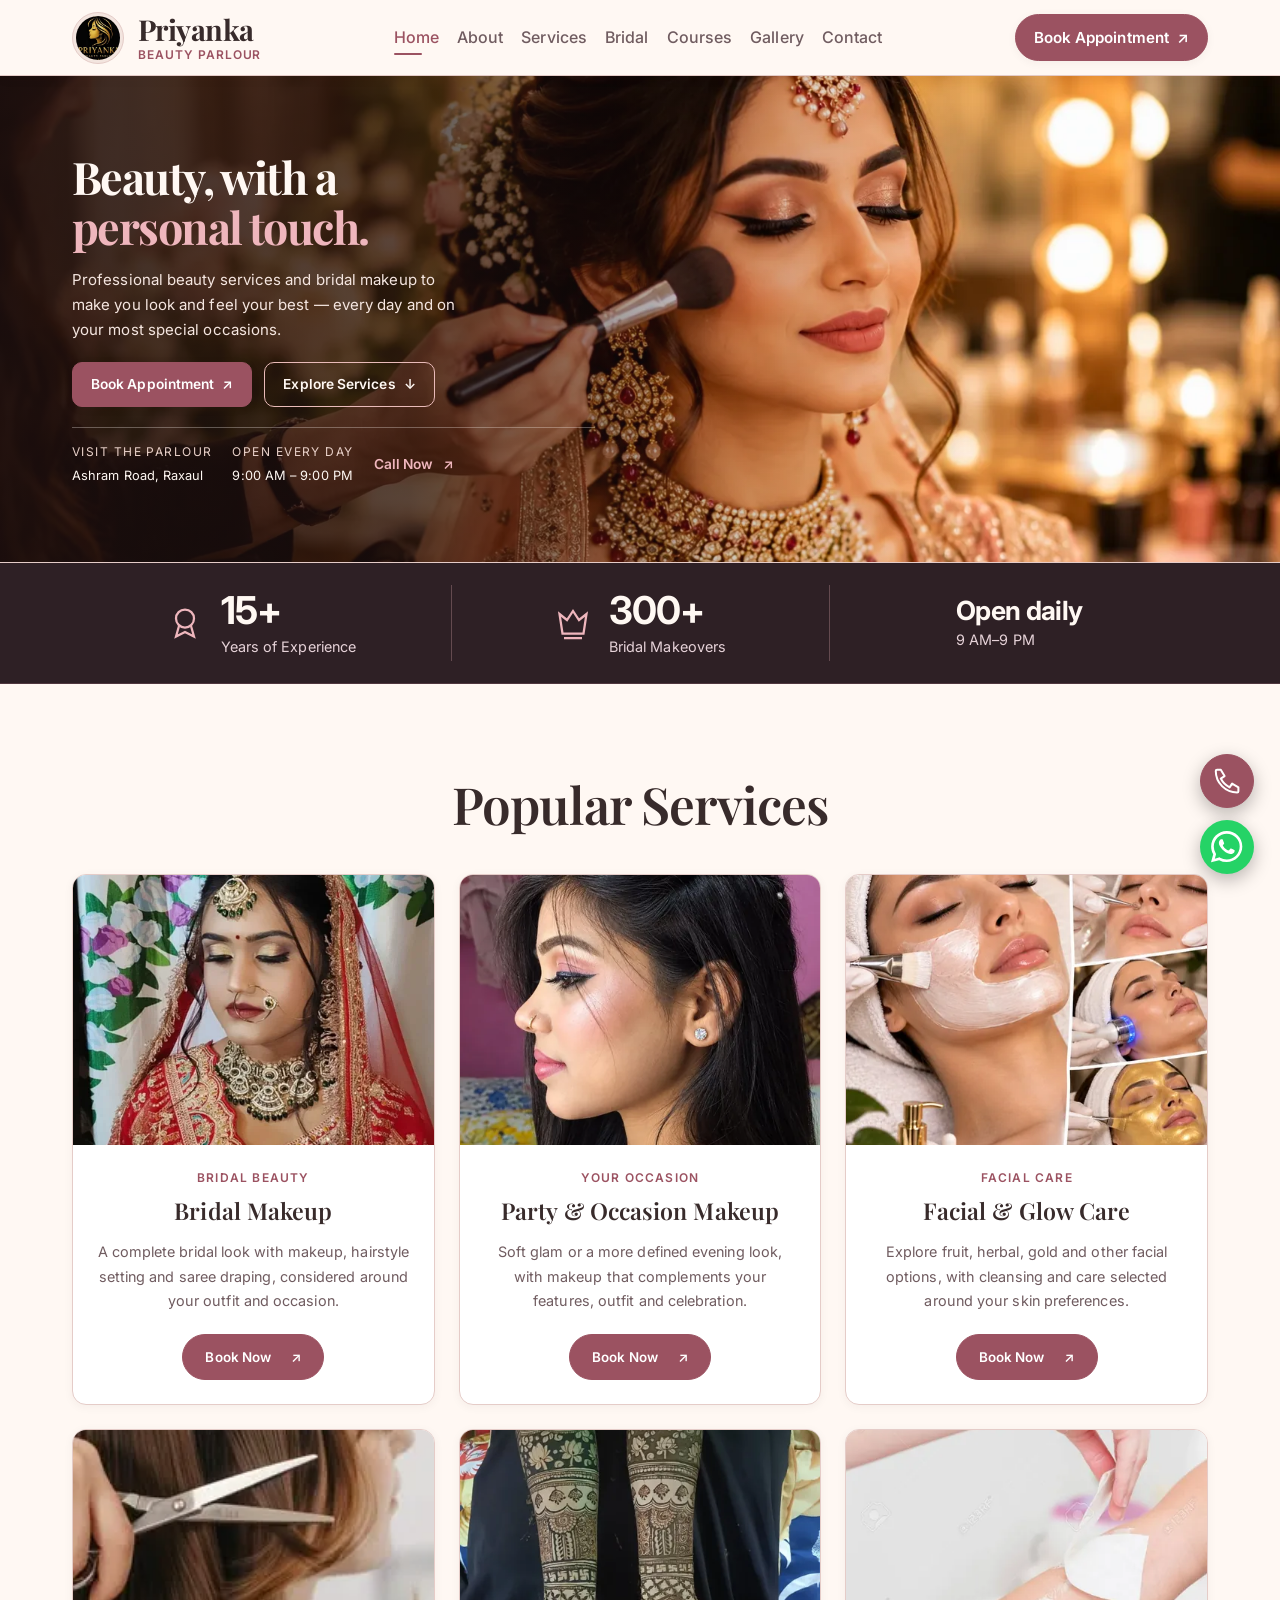
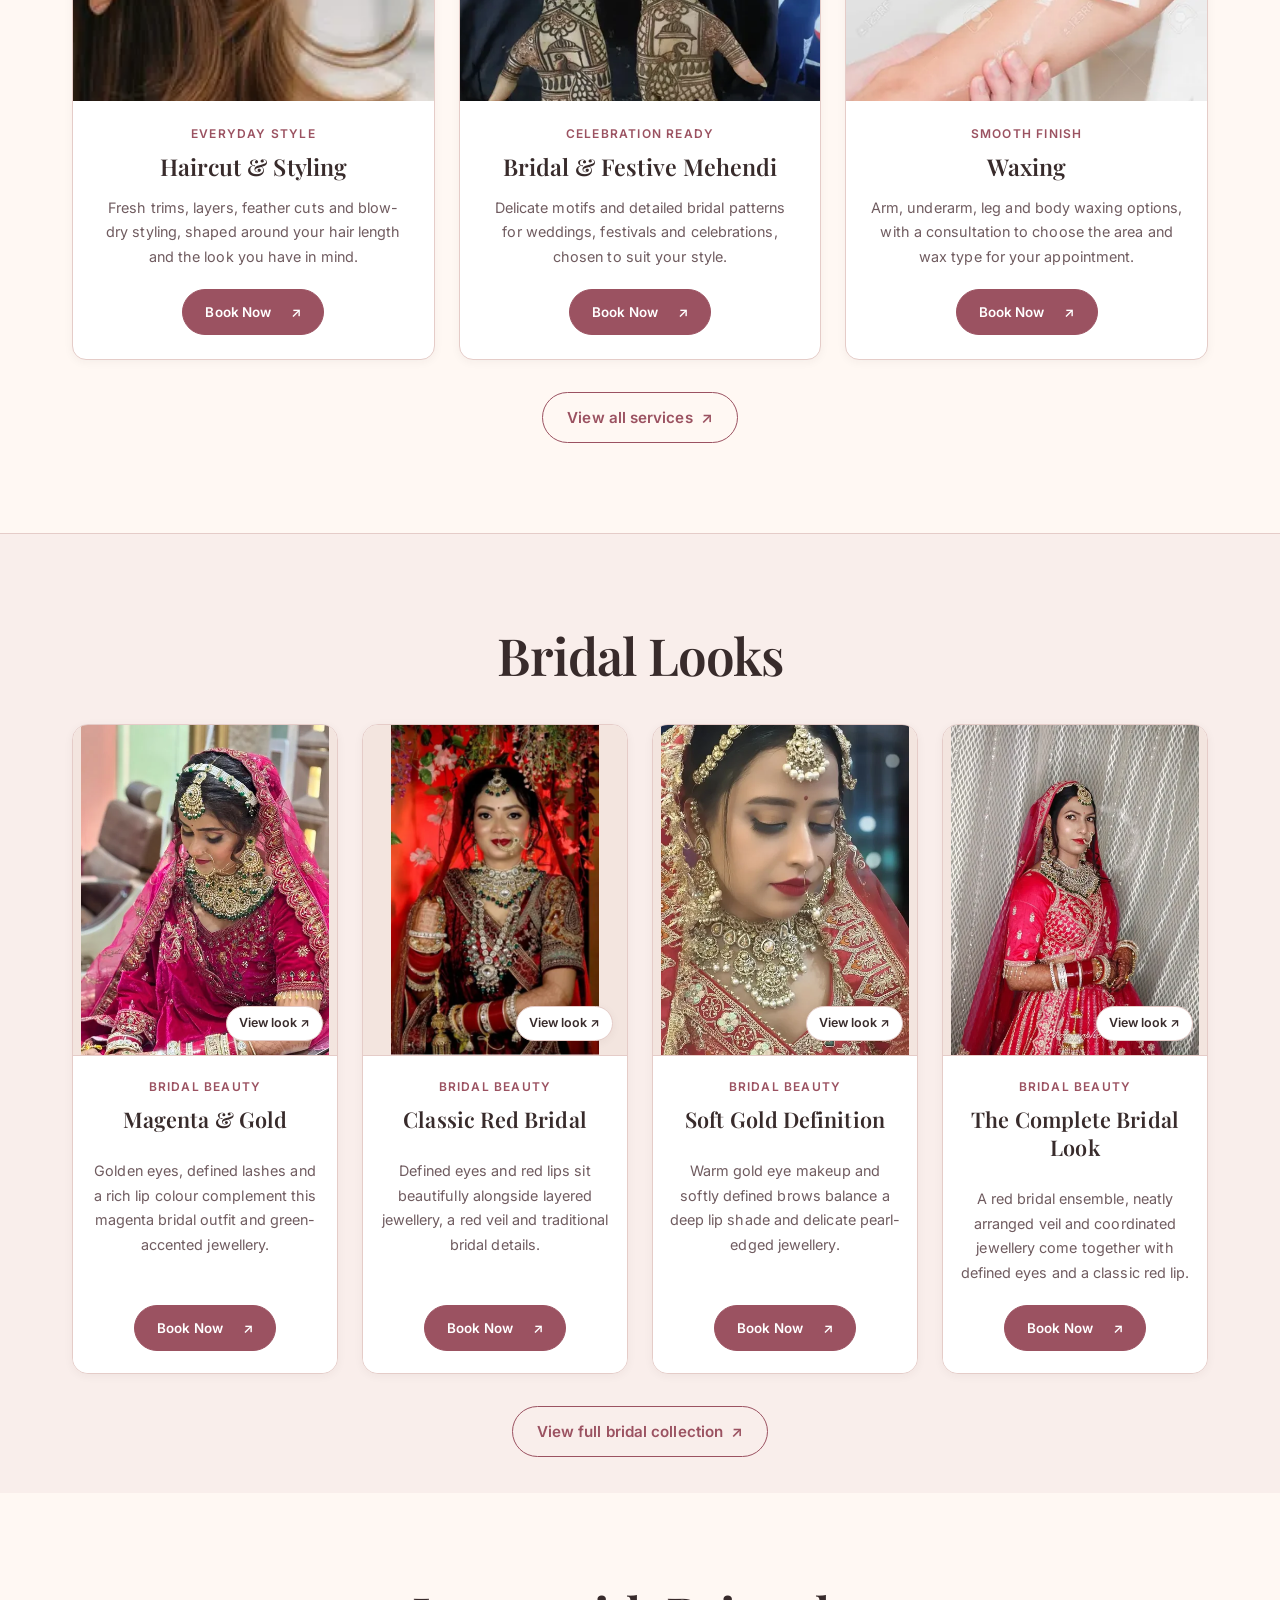
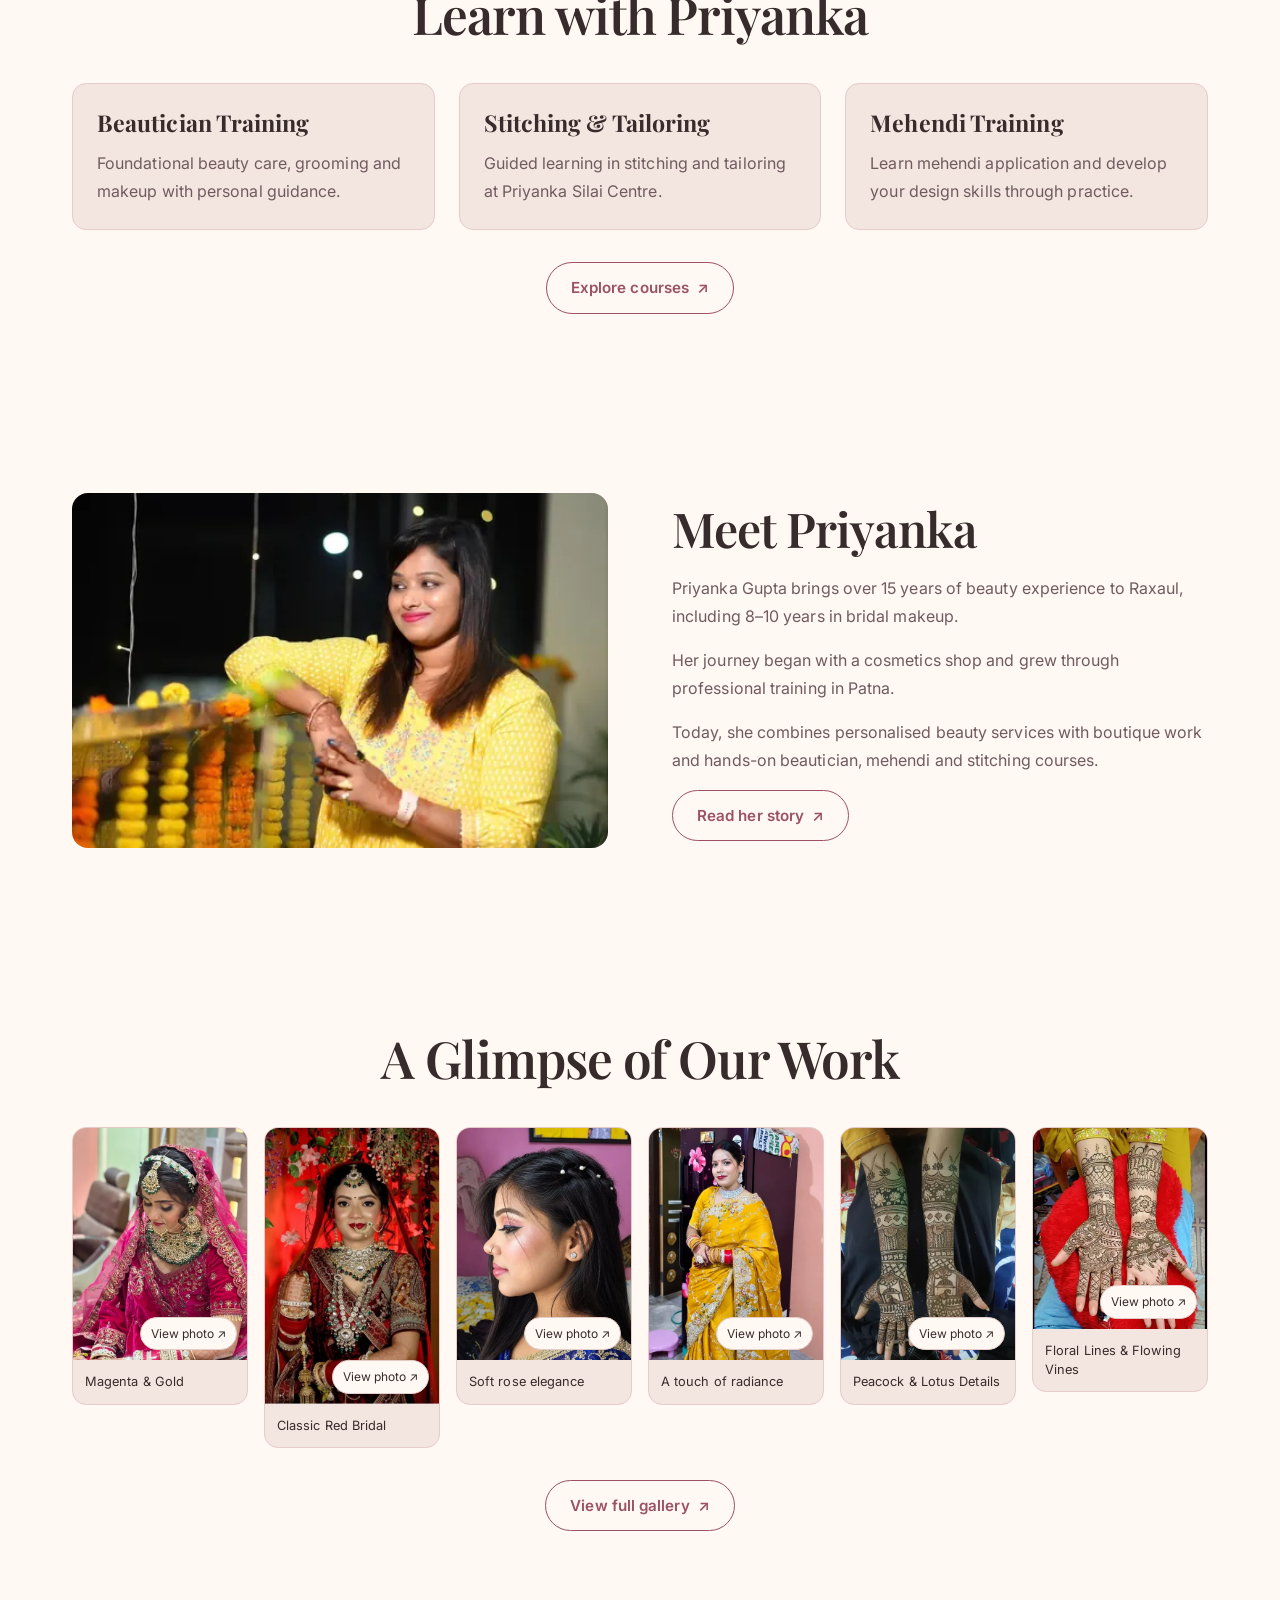
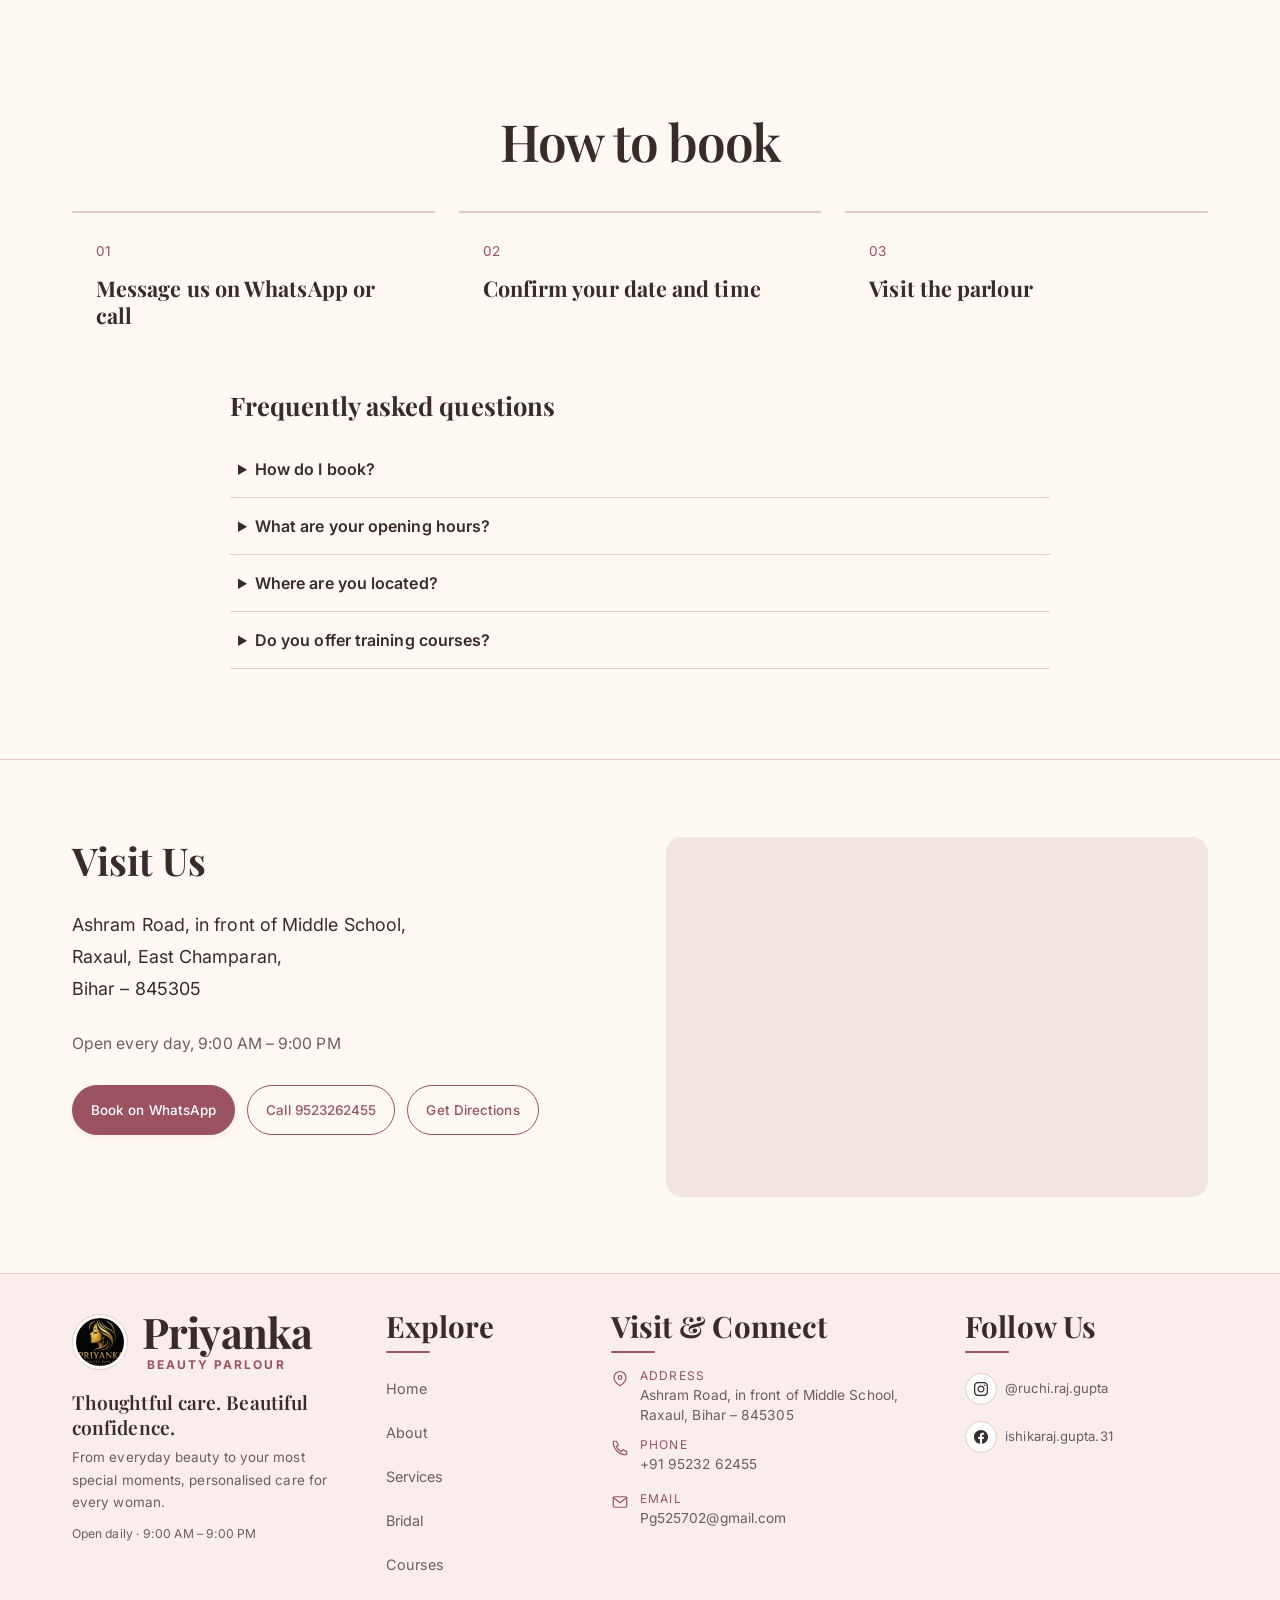
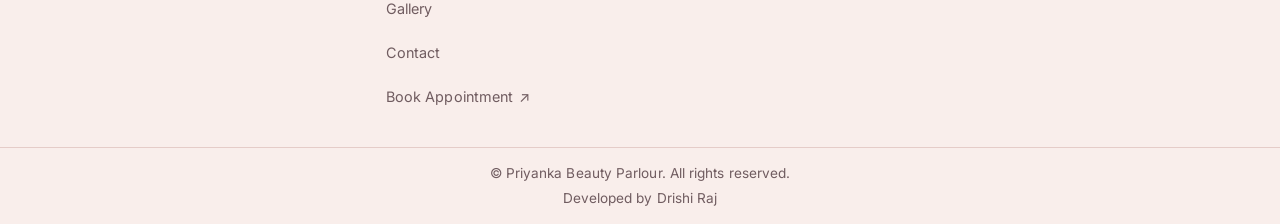
==== commit fe29b2c7: "Main changes through cloud website fully changes" ====
--- a/index.html
+++ b/index.html
@@ -4,15 +4,61 @@
   <meta charset="UTF-8">
   <meta name="viewport" content="width=device-width, initial-scale=1.0">
   <title>Home | Priyanka Beauty Parlour, Raxaul</title>
-  <meta name="description" content="Priyanka Beauty Parlour by Priyanka Gupta in Ashram Road, Raxaul. Specializing in royal bridal makeovers, facials, haircuts, waxing, mehendi, and personal care.">
-  <link rel="icon" type="image/jpeg" href="images/logo.jpg">
+  <meta name="description" content="Visit Priyanka Beauty Parlour on Ashram Road, Raxaul for bridal makeup, beauty services and everyday grooming. Contact us to plan your next appointment.">
+  <link rel="icon" type="image/webp" href="images/optimized/logo-144w.webp">
   
   <!-- Ivory & Rose Theme Typography: Playfair Display headings & Inter body text -->
   <link rel="preconnect" href="https://fonts.googleapis.com">
   <link rel="preconnect" href="https://fonts.gstatic.com" crossorigin>
   <link href="https://fonts.googleapis.com/css2?family=Inter:wght@400;500;600;700&family=Playfair+Display:ital,wght@0,400;0,500;0,600;0,700;1,400;1,500&display=swap" rel="stylesheet">
   
-  <link rel="stylesheet" href="style.css">
+  <link rel="stylesheet" href="css/tokens.css">
+  <link rel="stylesheet" href="css/base.css">
+  <link rel="stylesheet" href="css/layout.css">
+  <link rel="stylesheet" href="css/components.css">
+  <link rel="stylesheet" href="css/home.css">
+  <link rel="canonical" href="https://priyanka-beauty-parlour.vercel.app/">
+  <meta property="og:title" content="Home | Priyanka Beauty Parlour, Raxaul">
+  <meta property="og:description" content="Visit Priyanka Beauty Parlour on Ashram Road, Raxaul for bridal makeup, beauty services and everyday grooming. Contact us to plan your next appointment.">
+  <meta property="og:type" content="website">
+  <meta property="og:url" content="https://priyanka-beauty-parlour.vercel.app/">
+  <meta property="og:image" content="https://priyanka-beauty-parlour.vercel.app/images/social-preview.jpg">
+  <meta property="og:image:alt" content="Bridal makeup being applied at a salon">
+  <meta name="twitter:card" content="summary_large_image">
+  <meta name="twitter:title" content="Home | Priyanka Beauty Parlour, Raxaul">
+  <meta name="twitter:description" content="Visit Priyanka Beauty Parlour on Ashram Road, Raxaul for bridal makeup, beauty services and everyday grooming. Contact us to plan your next appointment.">
+  <meta name="twitter:image" content="https://priyanka-beauty-parlour.vercel.app/images/social-preview.jpg">
+  <meta name="theme-color" content="#FFF8F3">
+  <link rel="apple-touch-icon" sizes="180x180" href="images/apple-touch-icon.png">
+  <script type="application/ld+json">
+{
+  "@context": "https://schema.org",
+  "@type": "BeautySalon",
+  "@id": "https://priyanka-beauty-parlour.vercel.app/#beauty-salon",
+  "name": "Priyanka Beauty Parlour",
+  "url": "https://priyanka-beauty-parlour.vercel.app/",
+  "image": "https://priyanka-beauty-parlour.vercel.app/images/social-preview.jpg",
+  "telephone": "+919523262455",
+  "address": {
+    "@type": "PostalAddress",
+    "streetAddress": "Ashram Road, in front of Middle School",
+    "addressLocality": "Raxaul, East Champaran",
+    "addressRegion": "Bihar",
+    "postalCode": "845305",
+    "addressCountry": "IN"
+  },
+  "openingHours": "Mo-Su 09:00-21:00",
+  "founder": {
+    "@type": "Person",
+    "name": "Priyanka Gupta"
+  },
+  "sameAs": [
+    "https://www.instagram.com/ruchi.raj.gupta/",
+    "https://www.facebook.com/ishikaraj.gupta.31"
+  ]
+}
+  </script>
+  <link rel="preload" as="image" href="images/optimized/hero-bridal-makeup-960w.webp" imagesrcset="images/optimized/hero-bridal-makeup-480w.webp 480w, images/optimized/hero-bridal-makeup-960w.webp 960w, images/optimized/hero-bridal-makeup-full.webp 1536w" imagesizes="100vw" fetchpriority="high">
 </head>
 <body class="home-page">
   <a class="skip-link" href="#main-content">Skip to content</a>
@@ -20,7 +66,7 @@
   <header class="main-header" id="navbar">
     <div class="container nav-container">
       <a href="index.html" class="brand-logo" title="Priyanka Beauty Parlour">
-        <div class="logo-ring"><img src="images/logo.jpg" alt="" class="brand-logo-img" width="72" height="72"></div>
+        <div class="logo-ring"><img src="images/optimized/logo-144w.webp" alt="" class="brand-logo-img" width="144" height="144"></div>
         <div class="brand-text-block"><span class="brand-name-gold">Priyanka</span><span class="brand-tag-royal">BEAUTY PARLOUR</span></div>
       </a>
       <nav class="nav-menu" id="navMenu" aria-label="Main Navigation">
@@ -32,8 +78,9 @@
         <a href="about.html" class="nav-link">About</a>
         <a href="services.html" class="nav-link">Services</a>
         <a href="bridal.html" class="nav-link">Bridal</a>
+        <a href="courses.html" class="nav-link">Courses</a>
         <a href="gallery.html" class="nav-link">Gallery</a>
-        <a href="contact.html" class="nav-link">Reach Us</a>
+        <a href="contact.html" class="nav-link">Contact</a>
         <a href="index.html#booking" class="btn header-book nav-mobile-book">Book Appointment</a>
       </nav>
       <a href="index.html#booking" class="btn header-book header-book-desktop">Book Appointment <span aria-hidden="true">&#8599;</span></a>
@@ -42,484 +89,163 @@
   </header>
   <div class="nav-backdrop" id="navBackdrop" aria-hidden="true"></div>
   <main id="main-content" tabindex="-1">
-<section class="hero-section home-editorial-hero" id="home" aria-labelledby="heroTitle">
-    <div class="container hero-container">
-      <div class="hero-text-content">
-        <p class="hero-eyebrow"><span aria-hidden="true"></span> Priyanka Beauty Parlour · Raxaul</p>
-        <h1 class="hero-title" id="heroTitle">Beautifully <em>you.</em><span>Every day.<br>Every occasion.</span></h1>
-        <p class="hero-description">Bridal makeup, skin care and hair styling in Raxaul, with personal attention from Priyanka Gupta in a welcoming women-only salon.</p>
-        <div class="hero-buttons">
-          <a href="index.html#booking" class="btn hero-book-button">Book Appointment <span aria-hidden="true">↗</span></a>
-          <a href="#services" class="btn btn-gold-outline">Explore Services <span aria-hidden="true">↓</span></a>
+<section class="hero-section home-campaign-hero" id="home" aria-label="Beauty and bridal highlights">
+    <div class="campaign-stage">
+      <div class="campaign-images">
+        <img src="images/optimized/hero-bridal-makeup-960w.webp" alt="Bridal makeup being applied with a brush in a warmly lit salon." width="960" height="640" fetchpriority="high" srcset="images/optimized/hero-bridal-makeup-480w.webp 480w, images/optimized/hero-bridal-makeup-960w.webp 960w, images/optimized/hero-bridal-makeup-full.webp 1536w" sizes="100vw" loading="eager" decoding="async">
+      </div>
+      <div class="container campaign-content">
+        <div class="campaign-copy">
+          <h1 id="heroTitle">Beauty, with a <br><em>personal touch.</em></h1>
+          <p class="campaign-description">Professional beauty services and bridal makeup to make you look and feel your best &mdash; every day and on your most special occasions.</p>
+          <div class="campaign-buttons">
+            <a href="index.html#booking" class="btn btn-royal-gold">Book Appointment <span aria-hidden="true">&#8599;</span></a>
+            <a href="#services" class="btn btn-gold-outline">Explore Services <span aria-hidden="true">&#8595;</span></a>
+          </div>
+          <div class="hero-details">
+            <p><span class="hero-detail-label">Visit the parlour</span>Ashram Road, Raxaul</p>
+            <p><span class="hero-detail-label">Open every day</span>9:00 AM &ndash; 9:00 PM</p>
+            <a href="tel:+919523262455" class="hero-call">Call Now <span aria-hidden="true">&#8599;</span></a>
+          </div>
         </div>
-        <div class="hero-details">
-          <p><span class="hero-detail-label">Visit the parlour</span>Ashram Road, Raxaul</p>
-          <p><span class="hero-detail-label">Open every day</span>9:00 AM – 9:00 PM</p>
-          <a href="tel:9523262455" class="hero-call">Call Now <span aria-hidden="true">↗</span></a>
-        </div>
-      </div>
-      <div class="hero-image-wrapper home-hero-visual">
-        <span class="hero-orbit" aria-hidden="true"></span>
-        <div class="hero-portrait-label"><span aria-hidden="true">✦</span> Personal attention. Thoughtful care.</div>
-        <article class="owner-card" id="ownerCard" aria-label="Meet Priyanka Gupta">
-          <button type="button" class="owner-card-trigger" id="ownerCardTrigger" aria-expanded="false" aria-controls="ownerCardPanel" aria-label="Meet Priyanka Gupta, owner of Priyanka Beauty Parlour">
-            <img class="owner-card-portrait" src="images/priyanka-gupta-owner-portrait.webp" alt="Priyanka Gupta, owner of Priyanka Beauty Parlour" width="487" height="730" fetchpriority="high">
-            <span class="owner-card-caption">
-              <span class="owner-card-name">Priyanka Gupta</span>
-              <span class="owner-card-role">Owner · Priyanka Beauty Parlour</span>
-              <span class="owner-card-hint">Meet Priyanka <span aria-hidden="true">↗</span></span>
-            </span>
-          </button>
-          <section class="owner-card-panel" id="ownerCardPanel" aria-labelledby="ownerCardTitle" aria-hidden="true" inert>
-            <div class="owner-card-panel-header">
-              <h2 id="ownerCardTitle">Meet Priyanka</h2>
-              <button type="button" class="owner-card-close" id="ownerCardClose" aria-label="Close owner information">Close <span aria-hidden="true">×</span></button>
-            </div>
-            <div class="owner-card-story" tabindex="0" role="region" aria-label="About Priyanka Gupta — scroll to read">
-              <p class="owner-card-subtitle">The heart behind Priyanka Beauty Parlour</p>
-              <p>For Priyanka Gupta, beauty is personal—a chance to help every woman feel comfortable, cared for and confident. Her vision for Priyanka Beauty Parlour brings together thoughtful attention, a welcoming atmosphere and a love for bringing out each client’s individual style. From everyday care to special occasions, the focus is on celebrating you.</p>
-              <p class="owner-card-signature">Personal attention. Thoughtful care. Confidence that feels like you.</p>
-            </div>
-          </section>
-        </article>
-        
-        <p class="hero-visual-note">Everyday care. Extraordinary moments.</p>
-      </div>
-    </div>
-    <section class="achievements-section" aria-labelledby="achievementsTitle" data-achievements>
-    <h2 class="achievements-sr-only" id="achievementsTitle">Our experience</h2>
-    <ul class="achievements-strip">
-      <li class="achievement-card">
-        <svg class="achievement-icon" viewBox="0 0 32 32" fill="none" stroke="currentColor" stroke-width="1.5" stroke-linecap="round" stroke-linejoin="round" aria-hidden="true" focusable="false"><circle cx="16" cy="12" r="8"/><path d="m11 19-2 10 7-4 7 4-2-10M16 7l1.5 3 3.5.5-2.5 2.4.6 3.5-3.1-1.6-3.1 1.6.6-3.5-2.5-2.4 3.5-.5Z"/></svg>
-        <div class="achievement-details">
-          <p class="achievement-metric"><span class="achievements-sr-only">15+</span><span aria-hidden="true"><span class="achievement-number" data-count="15">15</span><span class="achievement-plus">+</span></span></p>
-          <p class="achievement-label">Years of Experience</p>
-        </div>
-      </li>
-      <li class="achievement-card">
-        <svg class="achievement-icon" viewBox="0 0 32 32" fill="none" stroke="currentColor" stroke-width="1.5" stroke-linecap="round" stroke-linejoin="round" aria-hidden="true" focusable="false"><path d="m5 10 5 5 6-9 6 9 5-5-3 14H8ZM9 28h14"/><circle cx="5" cy="7" r="1.5"/><circle cx="16" cy="3" r="1.5"/><circle cx="27" cy="7" r="1.5"/></svg>
-        <div class="achievement-details">
-          <p class="achievement-metric"><span class="achievements-sr-only">300+</span><span aria-hidden="true"><span class="achievement-number" data-count="300">300</span><span class="achievement-plus">+</span></span></p>
-          <p class="achievement-label">Bridal Makeovers</p>
-        </div>
-      </li>
-    </ul>
+      </div>
+    </div>
   </section>
+<section class="home-experience" aria-label="Our experience">
+    <div class="container campaign-proof">
+      <ul aria-label="Our experience">
+        <li><svg viewBox="0 0 24 24" fill="none" stroke="currentColor" stroke-width="1.5" aria-hidden="true"><circle cx="12" cy="9" r="6"/><path d="m8 14-2 7 6-3 6 3-2-7"/></svg><p><strong>15+</strong><span class="proof-label">Years of Experience</span></p></li>
+        <li><svg viewBox="0 0 24 24" fill="none" stroke="currentColor" stroke-width="1.5" aria-hidden="true"><path d="m3 6 5 4 4-6 4 6 5-4-2 13H5ZM6 22h12"/></svg><p><strong>300+</strong><span class="proof-label">Bridal Makeovers</span></p></li>
+      <li><p><strong class="proof-daily">Open daily</strong><span class="proof-label">9 AM&ndash;9 PM</span></p></li></ul>
+    </div>
   </section>
-
-<section class="services-section" id="services">
-    <div class="container">
-      <div class="section-header text-center">
-        <p class="everyday-kicker">Everyday care, made personal</p>
-        <h2 class="section-title">Beauty Services, Personalised for You</h2>
-        <p class="section-subtitle">Your everyday beauty ritual: thoughtful skin, hand, foot and hair care, with grooming that helps you feel fresh and confident.</p>
-      </div>
-
-      <nav class="service-category-nav" aria-label="Browse service categories">
-        <a href="#services-skin">Skin Care</a>
-        <a href="#services-hands-feet">Hands &amp; Feet</a>
-        <a href="#services-hair">Haircut &amp; Styling</a>
-        <a href="#services-grooming">Everyday Grooming</a>
-      </nav>
-
-      <div class="service-categories">
-        <div class="service-category" id="services-skin" role="region" aria-labelledby="skin-title">
-          <div class="service-category-header">
-            <p class="service-category-eyebrow"><span aria-hidden="true">01</span> A little time for your skin</p>
-            <h3 id="skin-title">Skin Care</h3>
-            <p class="service-category-intro">Cleansing and facial care for a fresh, well-cared-for feeling.</p>
-          </div>
-          <div class="category-grid category-grid--pair">
-            <article class="service-card">
-              <button type="button" class="service-media service-media--facial photo-trigger" data-photo data-gallery="services" data-full="./images/service-facial.jpg" data-title="Facial cleansing and skincare treatments" aria-label="View photo: Facial cleansing and skincare treatments">
-                <img src="./images/service-facial.jpg" alt="Facial cleansing and skincare treatments" width="736" height="1104" loading="lazy" decoding="async">
-              
+<section class="home-summary-section " id="services" aria-labelledby="servicesTitle"><div class="container"><div class="section-header text-center"><h2 class="section-title" id="servicesTitle">Popular Services</h2></div><div class="home-popular-grid"><article class="service-card">
+              <button type="button" class="service-media service-media--bridal photo-trigger" data-photo data-gallery="home-services" data-full="images/optimized/gallery-3-full.webp" data-title="Bridal eye makeup and jewellery styling" aria-label="View photo: Bridal eye makeup and jewellery styling">
+                <img src="images/optimized/gallery-3-960w.webp" alt="Bridal eye makeup and jewellery styling" width="960" height="960" loading="lazy" decoding="async" srcset="images/optimized/gallery-3-480w.webp 480w, images/optimized/gallery-3-960w.webp 960w, images/optimized/gallery-3-full.webp 1024w" sizes="(max-width: 600px) calc(100vw - 32px), (max-width: 1100px) calc((100vw - 64px) / 2), 363px">
+
+                <span class="photo-zoom"><svg viewBox="0 0 24 24" aria-hidden="true" focusable="false"><circle cx="10.5" cy="10.5" r="6.5"/><path d="m16 16 5 5M10.5 7.5v6m-3-3h6"/></svg><span>View photo</span></span>
+              </button>
+              <div class="service-content">
+                <p class="service-tag">Bridal beauty</p>
+                <h3 class="service-name">Bridal Makeup</h3>
+                <p class="service-desc">A complete bridal look with makeup, hairstyle setting and saree draping, considered around your outfit and occasion.</p>
+                <a href="https://wa.me/919523262455?text=Hello%20Priyanka%20Ji%2C%20I%20would%20like%20to%20book%20an%20appointment%20for%20Bridal%20Makeup.%20Please%20let%20me%20know%20your%20availability." class="service-book-link" data-service="Bridal Makeup" aria-label="Book Bridal Makeup" target="_blank" rel="noopener noreferrer">Book Now <span aria-hidden="true">&#8599;</span></a>
+              </div>
+            </article><article class="service-card">
+              <button type="button" class="service-media service-media--party-makeup photo-trigger" data-photo data-gallery="home-services" data-full="images/optimized/party-makeup-rose-eyes-full.webp" data-title="Soft rose elegance" aria-label="View photo: Rose eye makeup with winged liner and pearl hair accents">
+                <img src="images/optimized/party-makeup-rose-eyes-960w.webp" alt="Rose eye makeup with winged liner and pearl hair accents" width="960" height="1280" loading="lazy" decoding="async" srcset="images/optimized/party-makeup-rose-eyes-480w.webp 480w, images/optimized/party-makeup-rose-eyes-960w.webp 960w, images/optimized/party-makeup-rose-eyes-full.webp 1086w" sizes="(max-width: 600px) calc(100vw - 32px), (max-width: 1100px) calc((100vw - 64px) / 2), 363px">
+
+                <span class="photo-zoom"><svg viewBox="0 0 24 24" aria-hidden="true" focusable="false"><circle cx="10.5" cy="10.5" r="6.5"/><path d="m16 16 5 5M10.5 7.5v6m-3-3h6"/></svg><span>View photo</span></span>
+              </button>
+              <div class="service-content">
+                <p class="service-tag">Your occasion</p>
+                <h3 class="service-name">Party &amp; Occasion Makeup</h3>
+                <p class="service-desc">Soft glam or a more defined evening look, with makeup that complements your features, outfit and celebration.</p>
+                <a href="https://wa.me/919523262455?text=Hello%20Priyanka%20Ji%2C%20I%20would%20like%20to%20book%20an%20appointment%20for%20Party%20Makeup.%20Please%20let%20me%20know%20your%20availability." class="service-book-link" data-service="Party Makeup" aria-label="Book Party &amp; Occasion Makeup" target="_blank" rel="noopener noreferrer">Book Now <span aria-hidden="true">&#8599;</span></a>
+              </div>
+            </article><article class="service-card">
+              <button type="button" class="service-media service-media--facial photo-trigger" data-photo data-gallery="home-services" data-full="images/optimized/service-facial-full.webp" data-title="Facial cleansing and skincare treatments" aria-label="View photo: Facial cleansing and skincare treatments">
+                <img src="images/optimized/service-facial-736w.webp" alt="Facial cleansing and skincare treatments" width="736" height="1104" loading="lazy" decoding="async" srcset="images/optimized/service-facial-480w.webp 480w, images/optimized/service-facial-full.webp 736w" sizes="(max-width: 600px) calc(100vw - 32px), (max-width: 1100px) calc((100vw - 64px) / 2), 363px">
+
                 <span class="photo-zoom"><svg viewBox="0 0 24 24" aria-hidden="true" focusable="false"><circle cx="10.5" cy="10.5" r="6.5"/><path d="m16 16 5 5M10.5 7.5v6m-3-3h6"/></svg><span>View photo</span></span>
               </button>
               <div class="service-content">
                 <p class="service-tag">Facial care</p>
-                <h4 class="service-name">Facial &amp; Glow Care</h4>
+                <h3 class="service-name">Facial &amp; Glow Care</h3>
                 <p class="service-desc">Explore fruit, herbal, gold and other facial options, with cleansing and care selected around your skin preferences.</p>
-                <a href="index.html?service=Facial%20%26%20Skin%20Glow#booking" class="service-book-link" data-service="Facial &amp; Skin Glow" aria-label="Book Facial &amp; Glow Care">Book Now <span aria-hidden="true">&#8599;</span></a>
-              </div>
-            </article>
-            <article class="service-card">
-              <button type="button" class="service-media service-media--face-cleanup photo-trigger" data-photo data-gallery="services" data-full="./images/service-face-cleanup.webp" data-title="Gentle facial cleanup with a cotton pad" aria-label="View photo: Gentle facial cleanup with a cotton pad">
-                <img src="./images/service-face-cleanup.webp" alt="Illustrative gentle facial cleanup with a cotton pad" width="1122" height="1402" loading="lazy" decoding="async" data-generated="true">
-              
-                <span class="photo-zoom"><svg viewBox="0 0 24 24" aria-hidden="true" focusable="false"><circle cx="10.5" cy="10.5" r="6.5"/><path d="m16 16 5 5M10.5 7.5v6m-3-3h6"/></svg><span>View photo</span></span>
-              </button>
-              <div class="service-content">
-                <p class="service-tag">Fresh &amp; cared for</p>
-                <h4 class="service-name">Face Cleanup</h4>
-                <p class="service-desc">A focused refresh with gentle cleansing and finishing care, ideal when you want a simple skincare appointment.</p>
-                <a href="index.html?service=Face%20Cleanup#booking" class="service-book-link" data-service="Face Cleanup" aria-label="Book Face Cleanup">Book Now <span aria-hidden="true">&#8599;</span></a>
-              </div>
-            </article>
-          </div>
-        </div>
-
-        <div class="service-category" id="services-hands-feet" role="region" aria-labelledby="hands-feet-title">
-          <div class="service-category-header">
-            <p class="service-category-eyebrow"><span aria-hidden="true">02</span> Care down to the details</p>
-            <h3 id="hands-feet-title">Hands &amp; Feet</h3>
-            <p class="service-category-intro">Relaxed grooming and polished finishing touches for your hands and feet.</p>
-          </div>
-          <div class="category-grid">
-            <article class="service-card">
-              <button type="button" class="service-media service-media--manicure photo-trigger" data-photo data-gallery="services" data-full="./images/service-manicure.jpg" data-title="Nail detailing during a manicure" aria-label="View photo: Nail detailing during a manicure">
-                <img src="./images/service-manicure.jpg" alt="Nail detailing during a manicure" width="736" height="1318" loading="lazy" decoding="async">
-              
-                <span class="photo-zoom"><svg viewBox="0 0 24 24" aria-hidden="true" focusable="false"><circle cx="10.5" cy="10.5" r="6.5"/><path d="m16 16 5 5M10.5 7.5v6m-3-3h6"/></svg><span>View photo</span></span>
-              </button>
-              <div class="service-content">
-                <p class="service-tag">Hand care</p>
-                <h4 class="service-name">Manicure</h4>
-                <p class="service-desc">A soothing hand soak, nail shaping, cuticle grooming and a gentle hand massage, finished with your preferred polish.</p>
-                <a href="index.html?service=Manicure#booking" class="service-book-link" data-service="Manicure" aria-label="Book Manicure">Book Now <span aria-hidden="true">&#8599;</span></a>
-              </div>
-            </article>
-            <article class="service-card">
-              <button type="button" class="service-media service-media--pedicure photo-trigger" data-photo data-gallery="services" data-full="./images/service-pedicure.jpg" data-title="Toenail shaping during a pedicure" aria-label="View photo: Toenail shaping during a pedicure">
-                <img src="./images/service-pedicure.jpg" alt="Toenail shaping during a pedicure" width="736" height="1308" loading="lazy" decoding="async">
-              
-                <span class="photo-zoom"><svg viewBox="0 0 24 24" aria-hidden="true" focusable="false"><circle cx="10.5" cy="10.5" r="6.5"/><path d="m16 16 5 5M10.5 7.5v6m-3-3h6"/></svg><span>View photo</span></span>
-              </button>
-              <div class="service-content">
-                <p class="service-tag">Foot care</p>
-                <h4 class="service-name">Pedicure</h4>
-                <p class="service-desc">A refreshing foot soak, exfoliation, nail care and a relaxing foot massage for a neat, comfortable finish.</p>
-                <a href="index.html?service=Pedicure#booking" class="service-book-link" data-service="Pedicure" aria-label="Book Pedicure">Book Now <span aria-hidden="true">&#8599;</span></a>
-              </div>
-            </article>
-            <article class="service-card">
-              <button type="button" class="service-media service-media--nail-polish photo-trigger" data-photo data-gallery="services" data-full="./images/service-nail-polish.webp" data-title="Dusty-rose nail polish with a subtle gold accent" aria-label="View photo: Dusty-rose nail polish with a subtle gold accent">
-                <img src="./images/service-nail-polish.webp" alt="Illustrative dusty-rose nail polish with a subtle gold accent" width="1122" height="1402" loading="lazy" decoding="async" data-generated="true">
-              
-                <span class="photo-zoom"><svg viewBox="0 0 24 24" aria-hidden="true" focusable="false"><circle cx="10.5" cy="10.5" r="6.5"/><path d="m16 16 5 5M10.5 7.5v6m-3-3h6"/></svg><span>View photo</span></span>
-              </button>
-              <div class="service-content">
-                <p class="service-tag">A polished finish</p>
-                <h4 class="service-name">Nail Polish &amp; Finishing</h4>
-                <p class="service-desc">From understated neutrals to a favourite statement shade, complete your look with neatly shaped, freshly polished nails.</p>
-                <a href="index.html?service=Nail%20Polish#booking" class="service-book-link" data-service="Nail Polish" aria-label="Book Nail Polish &amp; Finishing">Book Now <span aria-hidden="true">&#8599;</span></a>
-              </div>
-            </article>
-          </div>
-        </div>
-
-        <div class="service-category" id="services-hair" role="region" aria-labelledby="hair-title">
-          <div class="service-category-header">
-            <p class="service-category-eyebrow"><span aria-hidden="true">03</span> A style that feels like you</p>
-            <h3 id="hair-title">Haircut &amp; Styling</h3>
-            <p class="service-category-intro">From everyday shape to occasion-ready finishing touches.</p>
-          </div>
-          <div class="category-grid category-grid--pair">
-            <article class="service-card">
-              <button type="button" class="service-media service-media--haircut photo-trigger" data-photo data-gallery="services" data-full="./images/service-haircut.jpg" data-title="Long layered haircut and styling" aria-label="View photo: Long layered haircut and styling">
-                <img src="./images/service-haircut.jpg" alt="Long layered haircut and styling" width="236" height="420" loading="lazy" decoding="async">
-              
+                <a href="https://wa.me/919523262455?text=Hello%20Priyanka%20Ji%2C%20I%20would%20like%20to%20book%20an%20appointment%20for%20Facial%20%26%20Skin%20Glow.%20Please%20let%20me%20know%20your%20availability." class="service-book-link" data-service="Facial &amp; Skin Glow" aria-label="Book Facial &amp; Glow Care" target="_blank" rel="noopener noreferrer">Book Now <span aria-hidden="true">&#8599;</span></a>
+              </div>
+            </article><article class="service-card">
+              <button type="button" class="service-media service-media--haircut photo-trigger" data-photo data-gallery="home-services" data-full="images/optimized/service-haircut-full.webp" data-title="Long layered haircut and styling" aria-label="View photo: Long layered haircut and styling">
+                <img src="images/optimized/service-haircut-236w.webp" alt="Long layered haircut and styling" width="236" height="420" loading="lazy" decoding="async" srcset="images/optimized/service-haircut-full.webp 236w" sizes="(max-width: 600px) calc(100vw - 32px), (max-width: 1100px) calc((100vw - 64px) / 2), 363px">
+
                 <span class="photo-zoom"><svg viewBox="0 0 24 24" aria-hidden="true" focusable="false"><circle cx="10.5" cy="10.5" r="6.5"/><path d="m16 16 5 5M10.5 7.5v6m-3-3h6"/></svg><span>View photo</span></span>
               </button>
               <div class="service-content">
                 <p class="service-tag">Everyday style</p>
-                <h4 class="service-name">Haircut &amp; Styling</h4>
+                <h3 class="service-name">Haircut &amp; Styling</h3>
                 <p class="service-desc">Fresh trims, layers, feather cuts and blow-dry styling, shaped around your hair length and the look you have in mind.</p>
-                <a href="index.html?service=Haircut%20%26%20Styling#booking" class="service-book-link" data-service="Haircut &amp; Styling" aria-label="Book Haircut &amp; Styling">Book Now <span aria-hidden="true">&#8599;</span></a>
-              </div>
-            </article>
-            <article class="service-card">
-              <button type="button" class="service-media service-media--occasion-hairstyle photo-trigger" data-photo data-gallery="services" data-full="./images/service-occasion-hairstyle.webp" data-title="Braided low bun with jasmine flowers" aria-label="View photo: Braided low bun with jasmine flowers">
-                <img src="./images/service-occasion-hairstyle.webp" alt="Illustrative braided low bun with jasmine flowers" width="1122" height="1402" loading="lazy" decoding="async" data-generated="true">
-              
-                <span class="photo-zoom"><svg viewBox="0 0 24 24" aria-hidden="true" focusable="false"><circle cx="10.5" cy="10.5" r="6.5"/><path d="m16 16 5 5M10.5 7.5v6m-3-3h6"/></svg><span>View photo</span></span>
-              </button>
-              <div class="service-content">
-                <p class="service-tag">Finishing touches</p>
-                <h4 class="service-name">Occasion Hairstyling</h4>
-                <p class="service-desc">Elegant buns, soft curls and neatly finished styles to complement your outfit for weddings, parties and special days.</p>
-                <a href="index.html?service=Occasion%20Hairstyling#booking" class="service-book-link" data-service="Occasion Hairstyling" aria-label="Book Occasion Hairstyling">Book Now <span aria-hidden="true">&#8599;</span></a>
-              </div>
-            </article>
-          </div>
-        </div>
-
-        <div class="service-category" id="services-grooming" role="region" aria-labelledby="grooming-title">
-          <div class="service-category-header">
-            <p class="service-category-eyebrow"><span aria-hidden="true">04</span> Your regular beauty essentials</p>
-            <h3 id="grooming-title">Everyday Grooming</h3>
-            <p class="service-category-intro">The small appointments that keep your routine feeling complete.</p>
-          </div>
-          <div class="category-grid category-grid--pair">
-            <article class="service-card">
-              <button type="button" class="service-media service-media--threading photo-trigger" data-photo data-gallery="services" data-full="./images/service-threading.jpg" data-title="Eyebrow shaping with threading" aria-label="View photo: Eyebrow shaping with threading">
-                <img src="./images/service-threading.jpg" alt="Eyebrow shaping with threading" width="736" height="920" loading="lazy" decoding="async">
-              
-                <span class="photo-zoom"><svg viewBox="0 0 24 24" aria-hidden="true" focusable="false"><circle cx="10.5" cy="10.5" r="6.5"/><path d="m16 16 5 5M10.5 7.5v6m-3-3h6"/></svg><span>View photo</span></span>
-              </button>
-              <div class="service-content">
-                <p class="service-tag">Precise shaping</p>
-                <h4 class="service-name">Threading</h4>
-                <p class="service-desc">Defined eyebrow shaping and upper-lip, chin or facial threading, with attention to the shape and finish you prefer.</p>
-                <a href="index.html?service=Threading#booking" class="service-book-link" data-service="Threading" aria-label="Book Threading">Book Now <span aria-hidden="true">&#8599;</span></a>
-              </div>
-            </article>
-            <article class="service-card">
-              <button type="button" class="service-media service-media--waxing photo-trigger" data-photo data-gallery="services" data-full="./images/service-waxing.jpg" data-title="Arm waxing treatment" aria-label="View photo: Arm waxing treatment">
-                <img src="./images/service-waxing.jpg" alt="Arm waxing treatment" width="736" height="736" loading="lazy" decoding="async">
-              
+                <a href="https://wa.me/919523262455?text=Hello%20Priyanka%20Ji%2C%20I%20would%20like%20to%20book%20an%20appointment%20for%20Haircut%20%26%20Styling.%20Please%20let%20me%20know%20your%20availability." class="service-book-link" data-service="Haircut &amp; Styling" aria-label="Book Haircut &amp; Styling" target="_blank" rel="noopener noreferrer">Book Now <span aria-hidden="true">&#8599;</span></a>
+              </div>
+            </article><article class="service-card">
+              <button type="button" class="service-media service-media--mehendi photo-trigger" data-photo data-gallery="home-services" data-full="images/optimized/mehendi-peacock-lotus-full.webp" data-title="Detailed bridal mehendi designs on hands" aria-label="View photo: Detailed bridal mehendi designs on hands">
+                <img src="images/optimized/mehendi-peacock-lotus-867w.webp" alt="Peacock motifs, lotus flowers and layered ornamental bands across the palms and forearms." width="867" height="1156" loading="lazy" decoding="async" srcset="images/optimized/mehendi-peacock-lotus-480w.webp 480w, images/optimized/mehendi-peacock-lotus-full.webp 867w" sizes="(max-width: 600px) calc(100vw - 32px), (max-width: 1100px) calc((100vw - 64px) / 2), 363px">
+
+                <span class="photo-zoom"><svg viewBox="0 0 24 24" aria-hidden="true" focusable="false"><circle cx="10.5" cy="10.5" r="6.5"/><path d="m16 16 5 5M10.5 7.5v6m-3-3h6"/></svg><span>View photo</span></span>
+              </button>
+              <div class="service-content">
+                <p class="service-tag">Celebration ready</p>
+                <h3 class="service-name">Bridal &amp; Festive Mehendi</h3>
+                <p class="service-desc">Delicate motifs and detailed bridal patterns for weddings, festivals and celebrations, chosen to suit your style.</p>
+                <a href="https://wa.me/919523262455?text=Hello%20Priyanka%20Ji%2C%20I%20would%20like%20to%20book%20an%20appointment%20for%20Mehendi.%20Please%20let%20me%20know%20your%20availability." class="service-book-link" data-service="Mehendi" aria-label="Book Bridal &amp; Festive Mehendi" target="_blank" rel="noopener noreferrer">Book Now <span aria-hidden="true">&#8599;</span></a>
+              </div>
+            </article><article class="service-card">
+              <button type="button" class="service-media service-media--waxing photo-trigger" data-photo data-gallery="home-services" data-full="images/optimized/service-waxing-full.webp" data-title="Arm waxing treatment" aria-label="View photo: Arm waxing treatment">
+                <img src="images/optimized/service-waxing-736w.webp" alt="Arm waxing treatment" width="736" height="736" loading="lazy" decoding="async" srcset="images/optimized/service-waxing-480w.webp 480w, images/optimized/service-waxing-full.webp 736w" sizes="(max-width: 600px) calc(100vw - 32px), (max-width: 1100px) calc((100vw - 64px) / 2), 363px">
+
                 <span class="photo-zoom"><svg viewBox="0 0 24 24" aria-hidden="true" focusable="false"><circle cx="10.5" cy="10.5" r="6.5"/><path d="m16 16 5 5M10.5 7.5v6m-3-3h6"/></svg><span>View photo</span></span>
               </button>
               <div class="service-content">
                 <p class="service-tag">Smooth finish</p>
-                <h4 class="service-name">Waxing</h4>
+                <h3 class="service-name">Waxing</h3>
                 <p class="service-desc">Arm, underarm, leg and body waxing options, with a consultation to choose the area and wax type for your appointment.</p>
-                <a href="index.html?service=Waxing#booking" class="service-book-link" data-service="Waxing" aria-label="Book Waxing">Book Now <span aria-hidden="true">&#8599;</span></a>
-              </div>
-            </article>
-          </div>
-        </div>
-
-
-
-      </div>
-
-      <!-- Price section replaced with direct consultation CTA -->
-      <div class="services-cta-banner">
-        <div class="cta-banner-text">
-          <h3>A little time for yourself?</h3>
-          <p>Talk with Priyanka Gupta to choose the everyday care that suits your routine.</p>
-        </div>
-        <div class="cta-banner-buttons">
-          <a href="index.html#booking" class="btn btn-royal-gold btn-sm">📅 Book Your Slot</a>
-          <a href="https://wa.me/919523262455?text=Hello%2C%20I%20would%20like%20to%20enquire%20about%20your%20everyday%20beauty%20services." target="_blank" class="btn btn-whatsapp btn-sm">💬 Chat on WhatsApp</a>
-        </div>
-      </div>
-
-    </div>
-  </section>
-
-<section class="occasion-section" id="celebration-beauty" aria-labelledby="celebration-title">
-    <div class="container">
-      <div class="section-header">
-        <p class="everyday-kicker">For the moments you celebrate</p>
-        <h2 class="section-title" id="celebration-title">Beauty for Your Special Occasions</h2>
-        <p class="section-subtitle">Party makeup, bridal beauty and mehendi, with thoughtful details to complement your style and celebration.</p>
-      </div>
-      <div class="occasion-intro" id="party-makeup">
-        <div><h3>Party Makeup</h3><p>Soft definition or a more expressive evening look. Discover makeup that brings your outfit, mood and individual style together.</p></div>
-        <a class="btn btn-royal-gold" href="index.html?service=Party%20Makeup#booking" data-service="Party Makeup">Book Party Makeup &#8599;</a>
-      </div>
-      <div class="occasion-grid">
-        <figure class="occasion-look">
-          <button type="button" class="occasion-photo photo-trigger" data-photo data-gallery="party-makeup" data-full="images/party-makeup-gold-traditional.webp" data-title="Golden details" aria-label="View photo: Traditional makeup with gold jewellery and soft curls">
-            <img src="images/party-makeup-gold-traditional.webp" alt="Traditional makeup with gold jewellery and soft curls" width="720" height="1280" loading="lazy" decoding="async">
-            <span class="occasion-view" aria-hidden="true">View look &#8599;</span>
-          </button>
-          <figcaption><span>01</span> Golden details</figcaption>
-        </figure>
-        <figure class="occasion-look">
-          <button type="button" class="occasion-photo photo-trigger" data-photo data-gallery="party-makeup" data-full="images/party-makeup-rose-eyes.webp" data-title="Soft rose elegance" aria-label="View photo: Rose eye makeup with winged liner and pearl hair accents">
-            <img src="images/party-makeup-rose-eyes.webp" alt="Rose eye makeup with winged liner and pearl hair accents" width="1086" height="1448" loading="lazy" decoding="async">
-            <span class="occasion-view" aria-hidden="true">View look &#8599;</span>
-          </button>
-          <figcaption><span>02</span> Soft rose elegance</figcaption>
-        </figure>
-        <figure class="occasion-look">
-          <button type="button" class="occasion-photo photo-trigger" data-photo data-gallery="party-makeup" data-full="images/party-makeup-yellow-saree.webp" data-title="A touch of radiance" aria-label="View photo: Defined eye makeup and berry lips paired with a yellow saree">
-            <img src="images/party-makeup-yellow-saree.webp" alt="Defined eye makeup and berry lips paired with a yellow saree" width="1086" height="1448" loading="lazy" decoding="async">
-            <span class="occasion-view" aria-hidden="true">View look &#8599;</span>
-          </button>
-          <figcaption><span>03</span> A touch of radiance</figcaption>
-        </figure>
-        <figure class="occasion-look">
-          <button type="button" class="occasion-photo photo-trigger" data-photo data-gallery="party-makeup" data-full="images/party-makeup-evening-look.webp" data-title="Evening charm" aria-label="View photo: Warm eye makeup and red lips with a dark occasion outfit">
-            <img src="images/party-makeup-evening-look.webp" alt="Warm eye makeup and red lips with a dark occasion outfit" width="900" height="1600" loading="lazy" decoding="async">
-            <span class="occasion-view" aria-hidden="true">View look &#8599;</span>
-          </button>
-          <figcaption><span>04</span> Evening charm</figcaption>
-        </figure>
-        <figure class="occasion-look">
-          <button type="button" class="occasion-photo photo-trigger" data-photo data-gallery="party-makeup" data-full="images/party-makeup-mint-saree.webp" data-title="Celebration ready" aria-label="View photo: Occasion makeup and braided hairstyle reflected in a mirror">
-            <img src="images/party-makeup-mint-saree.webp" alt="Occasion makeup and braided hairstyle reflected in a mirror" width="1200" height="1600" loading="lazy" decoding="async">
-            <span class="occasion-view" aria-hidden="true">View look &#8599;</span>
-          </button>
-          <figcaption><span>05</span> Celebration ready</figcaption>
-        </figure>
-      </div>
-      <p class="occasion-note">Your occasion. Your style. A look that feels like you.</p>
-      <div class="mehendi-topic" role="region" aria-labelledby="mehendi-services-title" id="mehendi-services">
-        <div class="occasion-intro">
-          <div>
-            <p class="everyday-kicker">Tradition, drawn with care</p>
-            <h3 id="mehendi-services-title">Mehendi Services</h3>
-            <p>From delicate floral trails to richly detailed bridal patterns, mehendi adds a personal touch to weddings, festivals and family celebrations. Explore peacocks, paisleys and traditional motifs, or discuss initials and meaningful details that make the design your own. Share your occasion and the coverage you prefer, and we can help you choose a style that feels right for you.</p>
-          </div>
-          <a class="btn btn-royal-gold" href="index.html?service=Mehendi#booking" data-service="Mehendi">Book Mehendi &#8599;</a>
-        </div>
-        <div class="occasion-grid mehendi-grid">
-        <figure class="occasion-look">
-          <button type="button" class="occasion-photo photo-trigger" data-photo data-gallery="mehendi-services" data-full="images/mehendi-peacock-lotus.webp" data-title="Peacock &amp; Lotus Details" aria-label="View mehendi photo: Peacock &amp; Lotus Details">
-            <img src="images/mehendi-peacock-lotus.webp" alt="Peacock motifs, lotus flowers and layered ornamental bands across the palms and forearms." width="867" height="1156" loading="lazy" decoding="async">
-            <span class="occasion-view" aria-hidden="true">View design &#8599;</span>
-          </button>
-          <figcaption><span>01</span> Peacock &amp; Lotus Details<p class="mehendi-caption">Peacock motifs, lotus flowers and layered ornamental bands across the palms and forearms.</p></figcaption>
-        </figure>
-        <figure class="occasion-look">
-          <button type="button" class="occasion-photo photo-trigger" data-photo data-gallery="mehendi-services" data-full="images/mehendi-full-arm-portrait.webp" data-title="A Complete Celebration Look" aria-label="View mehendi photo: A Complete Celebration Look">
-            <img src="images/mehendi-full-arm-portrait.webp" alt="Full-arm mehendi with floral borders and intricate palm details, shown together in the finished look." width="1200" height="1600" loading="lazy" decoding="async">
-            <span class="occasion-view" aria-hidden="true">View design &#8599;</span>
-          </button>
-          <figcaption><span>02</span> A Complete Celebration Look<p class="mehendi-caption">Full-arm mehendi with floral borders and intricate palm details, shown together in the finished look.</p></figcaption>
-        </figure>
-        <figure class="occasion-look">
-          <button type="button" class="occasion-photo photo-trigger" data-photo data-gallery="mehendi-services" data-full="images/mehendi-floral-vines.webp" data-title="Floral Lines &amp; Flowing Vines" aria-label="View mehendi photo: Floral Lines &amp; Flowing Vines">
-            <img src="images/mehendi-floral-vines.webp" alt="A mix of floral patterns, leafy trails and open spaces brings a lighter rhythm to these detailed hands." width="936" height="1079" loading="lazy" decoding="async">
-            <span class="occasion-view" aria-hidden="true">View design &#8599;</span>
-          </button>
-          <figcaption><span>03</span> Floral Lines &amp; Flowing Vines<p class="mehendi-caption">A mix of floral patterns, leafy trails and open spaces brings a lighter rhythm to these detailed hands.</p></figcaption>
-        </figure>
-        <figure class="occasion-look">
-          <button type="button" class="occasion-photo photo-trigger" data-photo data-gallery="mehendi-services" data-full="images/mehendi-paisley-lattice.webp" data-title="Paisley &amp; Fine Lattice" aria-label="View mehendi photo: Paisley &amp; Fine Lattice">
-            <img src="images/mehendi-paisley-lattice.webp" alt="Fine mesh patterns and rich paisley shapes create a detailed design from fingertips to forearms." width="525" height="1030" loading="lazy" decoding="async">
-            <span class="occasion-view" aria-hidden="true">View design &#8599;</span>
-          </button>
-          <figcaption><span>04</span> Paisley &amp; Fine Lattice<p class="mehendi-caption">Fine mesh patterns and rich paisley shapes create a detailed design from fingertips to forearms.</p></figcaption>
-        </figure>
-        <figure class="occasion-look">
-          <button type="button" class="occasion-photo photo-trigger" data-photo data-gallery="mehendi-services" data-full="images/mehendi-anniversary-personalised.webp" data-title="A Personal Celebration" aria-label="View mehendi photo: A Personal Celebration">
-            <img src="images/mehendi-anniversary-personalised.webp" alt="Anniversary lettering, dates and initials turn this design into a personal keepsake for the occasion." width="867" height="1156" loading="lazy" decoding="async">
-            <span class="occasion-view" aria-hidden="true">View design &#8599;</span>
-          </button>
-          <figcaption><span>05</span> A Personal Celebration<p class="mehendi-caption">Anniversary lettering, dates and initials turn this design into a personal keepsake for the occasion.</p></figcaption>
-        </figure>
-        <figure class="occasion-look">
-          <button type="button" class="occasion-photo photo-trigger" data-photo data-gallery="mehendi-services" data-full="images/mehendi-traditional-motifs.webp" data-title="Traditional Motifs" aria-label="View mehendi photo: Traditional Motifs">
-            <img src="images/mehendi-traditional-motifs.webp" alt="Lotus panels, traditional symbols and sweeping paisleys come together in this full-hand design." width="1080" height="1591" loading="lazy" decoding="async">
-            <span class="occasion-view" aria-hidden="true">View design &#8599;</span>
-          </button>
-          <figcaption><span>06</span> Traditional Motifs<p class="mehendi-caption">Lotus panels, traditional symbols and sweeping paisleys come together in this full-hand design.</p></figcaption>
-        </figure>
-        </div>
-      </div>
-    </div>
-  </section>
-
-<section class="services-section bridal-collection" id="bridal" aria-labelledby="bridalCollectionTitle">
-    <div class="container">
-      <div class="section-header">
-        <p class="everyday-kicker">Your celebration. Your signature look.</p>
-        <h2 class="section-title" id="bridalCollectionTitle">Bridal Makeover</h2>
-        <p class="section-subtitle">From the engagement to the wedding day, your look should feel as special as the occasion. Explore bridal makeup, hairstyle setting and draping, thoughtfully brought together around your outfit, jewellery and personal style.</p>
-      </div>
-      <ul class="bridal-occasion-list" aria-label="Makeover occasions"><li>Bridal</li><li>Engagement</li><li>Party</li><li>Special occasions</li></ul>
-      <span id="gallery" class="bridal-anchor" aria-hidden="true"></span>
-      <span id="bridal-gallery" class="bridal-anchor" aria-hidden="true"></span>
-      <div class="bridal-collection-grid">
-        <article class="service-card bridal-look">
-          <button type="button" class="service-media bridal-look-photo photo-trigger" data-photo data-gallery="home-bridal-collection" data-full="images/bridal-magenta-gold.webp" data-title="Magenta &amp; Gold" aria-label="View bridal photo: Magenta &amp; Gold">
-            <img src="images/bridal-magenta-gold.webp" alt="Golden eyes, defined lashes and a rich lip colour complement this magenta bridal outfit and green-accented jewellery." width="960" height="1280" loading="lazy" decoding="async">
+                <a href="https://wa.me/919523262455?text=Hello%20Priyanka%20Ji%2C%20I%20would%20like%20to%20book%20an%20appointment%20for%20Waxing.%20Please%20let%20me%20know%20your%20availability." class="service-book-link" data-service="Waxing" aria-label="Book Waxing" target="_blank" rel="noopener noreferrer">Book Now <span aria-hidden="true">&#8599;</span></a>
+              </div>
+            </article></div><div class="home-section-link"><a class="btn btn-gold-outline" href="services.html">View all services <span aria-hidden="true">&#8599;</span></a></div></div></section>
+<section class="home-summary-section " id="bridal" aria-labelledby="bridalTitle"><div class="container"><div class="section-header text-center"><h2 class="section-title" id="bridalTitle">Bridal Looks</h2></div><div class="home-bridal-grid"><article class="service-card bridal-look">
+          <button type="button" class="service-media bridal-look-photo photo-trigger" data-photo data-gallery="home-bridal-teaser" data-full="images/optimized/bridal-magenta-gold-full.webp" data-title="Magenta &amp; Gold" aria-label="View bridal photo: Magenta &amp; Gold">
+            <img src="images/optimized/bridal-magenta-gold-960w.webp" alt="Golden eyes, defined lashes and a rich lip colour complement this magenta bridal outfit and green-accented jewellery." width="960" height="1280" loading="lazy" decoding="async" srcset="images/optimized/bridal-magenta-gold-480w.webp 480w, images/optimized/bridal-magenta-gold-full.webp 960w" sizes="(max-width: 600px) calc(100vw - 32px), (max-width: 1100px) calc((100vw - 64px) / 2), 269px">
             <span class="occasion-view" aria-hidden="true">View look &#8599;</span>
           </button>
           <div class="service-content">
             <p class="service-tag">Bridal beauty</p>
             <h3 class="service-name">Magenta &amp; Gold</h3>
             <p class="service-desc">Golden eyes, defined lashes and a rich lip colour complement this magenta bridal outfit and green-accented jewellery.</p>
-            <a class="service-book-link" href="index.html?service=Bridal%20Makeup#booking" data-service="Bridal Makeup" aria-label="Book bridal makeup inspired by Magenta &amp; Gold">Book Now <span aria-hidden="true">&#8599;</span></a>
-          </div>
-        </article>
-        <article class="service-card bridal-look">
-          <button type="button" class="service-media bridal-look-photo photo-trigger" data-photo data-gallery="home-bridal-collection" data-full="images/bridal-classic-red.webp" data-title="Classic Red Bridal" aria-label="View bridal photo: Classic Red Bridal">
-            <img src="images/bridal-classic-red.webp" alt="Defined eyes and red lips sit beautifully alongside layered jewellery, a red veil and traditional bridal details." width="753" height="1192" loading="lazy" decoding="async">
+            <a class="service-book-link" href="https://wa.me/919523262455?text=Hello%20Priyanka%20Ji%2C%20I%20would%20like%20to%20book%20an%20appointment%20for%20Bridal%20Makeup.%20Please%20let%20me%20know%20your%20availability." data-service="Bridal Makeup" aria-label="Book bridal makeup inspired by Magenta &amp; Gold" target="_blank" rel="noopener noreferrer">Book Now <span aria-hidden="true">&#8599;</span></a>
+          </div>
+        </article><article class="service-card bridal-look">
+          <button type="button" class="service-media bridal-look-photo photo-trigger" data-photo data-gallery="home-bridal-teaser" data-full="images/optimized/bridal-classic-red-full.webp" data-title="Classic Red Bridal" aria-label="View bridal photo: Classic Red Bridal">
+            <img src="images/optimized/bridal-classic-red-753w.webp" alt="Defined eyes and red lips sit beautifully alongside layered jewellery, a red veil and traditional bridal details." width="753" height="1192" loading="lazy" decoding="async" srcset="images/optimized/bridal-classic-red-480w.webp 480w, images/optimized/bridal-classic-red-full.webp 753w" sizes="(max-width: 600px) calc(100vw - 32px), (max-width: 1100px) calc((100vw - 64px) / 2), 269px">
             <span class="occasion-view" aria-hidden="true">View look &#8599;</span>
           </button>
           <div class="service-content">
             <p class="service-tag">Bridal beauty</p>
             <h3 class="service-name">Classic Red Bridal</h3>
             <p class="service-desc">Defined eyes and red lips sit beautifully alongside layered jewellery, a red veil and traditional bridal details.</p>
-            <a class="service-book-link" href="index.html?service=Bridal%20Makeup#booking" data-service="Bridal Makeup" aria-label="Book bridal makeup inspired by Classic Red Bridal">Book Now <span aria-hidden="true">&#8599;</span></a>
-          </div>
-        </article>
-        <article class="service-card bridal-look">
-          <button type="button" class="service-media bridal-look-photo photo-trigger" data-photo data-gallery="home-bridal-collection" data-full="images/bridal-soft-gold.webp" data-title="Soft Gold Definition" aria-label="View bridal photo: Soft Gold Definition">
-            <img src="images/bridal-soft-gold.webp" alt="Warm gold eye makeup and softly defined brows balance a deep lip shade and delicate pearl-edged jewellery." width="1100" height="1468" loading="lazy" decoding="async">
+            <a class="service-book-link" href="https://wa.me/919523262455?text=Hello%20Priyanka%20Ji%2C%20I%20would%20like%20to%20book%20an%20appointment%20for%20Bridal%20Makeup.%20Please%20let%20me%20know%20your%20availability." data-service="Bridal Makeup" aria-label="Book bridal makeup inspired by Classic Red Bridal" target="_blank" rel="noopener noreferrer">Book Now <span aria-hidden="true">&#8599;</span></a>
+          </div>
+        </article><article class="service-card bridal-look">
+          <button type="button" class="service-media bridal-look-photo photo-trigger" data-photo data-gallery="home-bridal-teaser" data-full="images/optimized/bridal-soft-gold-full.webp" data-title="Soft Gold Definition" aria-label="View bridal photo: Soft Gold Definition">
+            <img src="images/optimized/bridal-soft-gold-960w.webp" alt="Warm gold eye makeup and softly defined brows balance a deep lip shade and delicate pearl-edged jewellery." width="960" height="1281" loading="lazy" decoding="async" srcset="images/optimized/bridal-soft-gold-480w.webp 480w, images/optimized/bridal-soft-gold-960w.webp 960w, images/optimized/bridal-soft-gold-full.webp 1100w" sizes="(max-width: 600px) calc(100vw - 32px), (max-width: 1100px) calc((100vw - 64px) / 2), 269px">
             <span class="occasion-view" aria-hidden="true">View look &#8599;</span>
           </button>
           <div class="service-content">
             <p class="service-tag">Bridal beauty</p>
             <h3 class="service-name">Soft Gold Definition</h3>
             <p class="service-desc">Warm gold eye makeup and softly defined brows balance a deep lip shade and delicate pearl-edged jewellery.</p>
-            <a class="service-book-link" href="index.html?service=Bridal%20Makeup#booking" data-service="Bridal Makeup" aria-label="Book bridal makeup inspired by Soft Gold Definition">Book Now <span aria-hidden="true">&#8599;</span></a>
-          </div>
-        </article>
-        <article class="service-card bridal-look">
-          <button type="button" class="service-media bridal-look-photo photo-trigger" data-photo data-gallery="home-bridal-collection" data-full="images/bridal-traditional-elegance.webp" data-title="Traditional Elegance" aria-label="View bridal photo: Traditional Elegance">
-            <img src="images/bridal-traditional-elegance.webp" alt="Gold lids, softly blended colour and sculpted brows bring focus to the face, with red embroidery and green jewellery accents." width="1100" height="1100" loading="lazy" decoding="async">
-            <span class="occasion-view" aria-hidden="true">View look &#8599;</span>
-          </button>
-          <div class="service-content">
-            <p class="service-tag">Bridal beauty</p>
-            <h3 class="service-name">Traditional Elegance</h3>
-            <p class="service-desc">Gold lids, softly blended colour and sculpted brows bring focus to the face, with red embroidery and green jewellery accents.</p>
-            <a class="service-book-link" href="index.html?service=Bridal%20Makeup#booking" data-service="Bridal Makeup" aria-label="Book bridal makeup inspired by Traditional Elegance">Book Now <span aria-hidden="true">&#8599;</span></a>
-          </div>
-        </article>
-        <article class="service-card bridal-look">
-          <button type="button" class="service-media bridal-look-photo photo-trigger" data-photo data-gallery="home-bridal-collection" data-full="images/bridal-shimmer-portrait.webp" data-title="Golden Shimmer" aria-label="View bridal photo: Golden Shimmer">
-            <img src="images/bridal-shimmer-portrait.webp" alt="Shimmering gold lids, winged liner and a deep red lip create a detailed look framed by an embroidered dupatta." width="675" height="1500" loading="lazy" decoding="async">
-            <span class="occasion-view" aria-hidden="true">View look &#8599;</span>
-          </button>
-          <div class="service-content">
-            <p class="service-tag">Bridal beauty</p>
-            <h3 class="service-name">Golden Shimmer</h3>
-            <p class="service-desc">Shimmering gold lids, winged liner and a deep red lip create a detailed look framed by an embroidered dupatta.</p>
-            <a class="service-book-link" href="index.html?service=Bridal%20Makeup#booking" data-service="Bridal Makeup" aria-label="Book bridal makeup inspired by Golden Shimmer">Book Now <span aria-hidden="true">&#8599;</span></a>
-          </div>
-        </article>
-        <article class="service-card bridal-look">
-          <button type="button" class="service-media bridal-look-photo photo-trigger" data-photo data-gallery="home-bridal-collection" data-full="images/bridal-burgundy-portrait.webp" data-title="Burgundy Bridal Elegance" aria-label="View bridal photo: Burgundy Bridal Elegance">
-            <img src="images/bridal-burgundy-portrait.webp" alt="Defined eyes and red lips complement a burgundy bridal ensemble, with an embroidered veil and green-accented jewellery completing the look." width="1100" height="1467" loading="lazy" decoding="async">
-            <span class="occasion-view" aria-hidden="true">View look &#8599;</span>
-          </button>
-          <div class="service-content">
-            <p class="service-tag">Bridal beauty</p>
-            <h3 class="service-name">Burgundy Bridal Elegance</h3>
-            <p class="service-desc">Defined eyes and red lips complement a burgundy bridal ensemble, with an embroidered veil and green-accented jewellery completing the look.</p>
-            <a class="service-book-link" href="index.html?service=Bridal%20Makeup#booking" data-service="Bridal Makeup" aria-label="Book bridal makeup inspired by Burgundy Bridal Elegance">Book Now <span aria-hidden="true">&#8599;</span></a>
-          </div>
-        </article>
-        <article class="service-card bridal-look">
-          <button type="button" class="service-media bridal-look-photo photo-trigger" data-photo data-gallery="home-bridal-collection" data-full="images/bridal-red-veil.webp" data-title="The Complete Bridal Look" aria-label="View bridal photo: The Complete Bridal Look">
-            <img src="images/bridal-red-veil.webp" alt="A red bridal ensemble, neatly arranged veil and coordinated jewellery come together with defined eyes and a classic red lip." width="1100" height="1467" loading="lazy" decoding="async">
+            <a class="service-book-link" href="https://wa.me/919523262455?text=Hello%20Priyanka%20Ji%2C%20I%20would%20like%20to%20book%20an%20appointment%20for%20Bridal%20Makeup.%20Please%20let%20me%20know%20your%20availability." data-service="Bridal Makeup" aria-label="Book bridal makeup inspired by Soft Gold Definition" target="_blank" rel="noopener noreferrer">Book Now <span aria-hidden="true">&#8599;</span></a>
+          </div>
+        </article><article class="service-card bridal-look">
+          <button type="button" class="service-media bridal-look-photo photo-trigger" data-photo data-gallery="home-bridal-teaser" data-full="images/optimized/bridal-red-veil-full.webp" data-title="The Complete Bridal Look" aria-label="View bridal photo: The Complete Bridal Look">
+            <img src="images/optimized/bridal-red-veil-960w.webp" alt="A red bridal ensemble, neatly arranged veil and coordinated jewellery come together with defined eyes and a classic red lip." width="960" height="1280" loading="lazy" decoding="async" srcset="images/optimized/bridal-red-veil-480w.webp 480w, images/optimized/bridal-red-veil-960w.webp 960w, images/optimized/bridal-red-veil-full.webp 1100w" sizes="(max-width: 600px) calc(100vw - 32px), (max-width: 1100px) calc((100vw - 64px) / 2), 269px">
             <span class="occasion-view" aria-hidden="true">View look &#8599;</span>
           </button>
           <div class="service-content">
             <p class="service-tag">Bridal beauty</p>
             <h3 class="service-name">The Complete Bridal Look</h3>
             <p class="service-desc">A red bridal ensemble, neatly arranged veil and coordinated jewellery come together with defined eyes and a classic red lip.</p>
-            <a class="service-book-link" href="index.html?service=Bridal%20Makeup#booking" data-service="Bridal Makeup" aria-label="Book bridal makeup inspired by The Complete Bridal Look">Book Now <span aria-hidden="true">&#8599;</span></a>
-          </div>
-        </article>
-        <article class="service-card bridal-look">
-          <button type="button" class="service-media bridal-look-photo photo-trigger" data-photo data-gallery="home-bridal-collection" data-full="images/bridal-berry-finish.webp" data-title="A Rich Berry Finish" aria-label="View bridal photo: A Rich Berry Finish">
-            <img src="images/bridal-berry-finish.webp" alt="Rose-toned eyes and berry lips pair with a magenta outfit, offering a beautifully coordinated take on bridal colour." width="1086" height="1448" loading="lazy" decoding="async">
-            <span class="occasion-view" aria-hidden="true">View look &#8599;</span>
-          </button>
-          <div class="service-content">
-            <p class="service-tag">Bridal beauty</p>
-            <h3 class="service-name">A Rich Berry Finish</h3>
-            <p class="service-desc">Rose-toned eyes and berry lips pair with a magenta outfit, offering a beautifully coordinated take on bridal colour.</p>
-            <a class="service-book-link" href="index.html?service=Bridal%20Makeup#booking" data-service="Bridal Makeup" aria-label="Book bridal makeup inspired by A Rich Berry Finish">Book Now <span aria-hidden="true">&#8599;</span></a>
-          </div>
-        </article>
-      </div>
-      <div class="bridal-consultation">
-        <div><h3>Let?s plan your celebration look</h3><p>Share your occasion, outfit and the style you love. We?ll help you bring the makeup, hair and finishing details together.</p></div>
-        <a class="btn btn-royal-gold" href="index.html?service=Bridal%20Makeup#booking" data-service="Bridal Makeup">Plan Your Bridal Look &#8599;</a>
-      </div>
-    </div>
-  </section>
-
+            <a class="service-book-link" href="https://wa.me/919523262455?text=Hello%20Priyanka%20Ji%2C%20I%20would%20like%20to%20book%20an%20appointment%20for%20Bridal%20Makeup.%20Please%20let%20me%20know%20your%20availability." data-service="Bridal Makeup" aria-label="Book bridal makeup inspired by The Complete Bridal Look" target="_blank" rel="noopener noreferrer">Book Now <span aria-hidden="true">&#8599;</span></a>
+          </div>
+        </article></div><div class="home-section-link"><a class="btn btn-gold-outline" href="bridal.html">View full bridal collection <span aria-hidden="true">&#8599;</span></a></div></div></section>
+<section class="home-summary-section " id="learn" aria-labelledby="learnTitle"><div class="container"><div class="section-header text-center"><h2 class="section-title" id="learnTitle">Learn with Priyanka</h2></div><div class="home-course-grid"><article><h3>Beautician Training</h3><p>Foundational beauty care, grooming and makeup with personal guidance.</p></article><article><h3>Stitching &amp; Tailoring</h3><p>Guided learning in stitching and tailoring at Priyanka Silai Centre.</p></article><article><h3>Mehendi Training</h3><p>Learn mehendi application and develop your design skills through practice.</p></article></div><div class="home-section-link"><a class="btn btn-gold-outline" href="courses.html">Explore courses <span aria-hidden="true">&#8599;</span></a></div></div></section>
+<section class="home-summary-section" id="meet-priyanka" aria-labelledby="meetTitle"><div class="container home-owner"><img src="images/optimized/about/owner-yellow-portrait-960w.webp" alt="Priyanka Gupta in a yellow outfit at a celebration" width="960" height="637" loading="lazy" decoding="async" srcset="images/optimized/about/owner-yellow-portrait-480w.webp 480w, images/optimized/about/owner-yellow-portrait-960w.webp 960w, images/optimized/about/owner-yellow-portrait-full.webp 1241w" sizes="(max-width: 767px) calc(100vw - 32px), (max-width: 1200px) 46vw, 560px"><div><h2 class="section-title" id="meetTitle">Meet Priyanka</h2><p>Priyanka Gupta brings over 15 years of beauty experience to Raxaul, including 8&ndash;10 years in bridal makeup.</p><p>Her journey began with a cosmetics shop and grew through professional training in Patna.</p><p>Today, she combines personalised beauty services with boutique work and hands-on beautician, mehendi and stitching courses.</p><a class="btn btn-gold-outline" href="about.html">Read her story <span aria-hidden="true">&#8599;</span></a></div></div></section>
+<section class="home-summary-section " id="gallery" aria-labelledby="galleryTitle"><div class="container"><div class="section-header text-center"><h2 class="section-title" id="galleryTitle">A Glimpse of Our Work</h2></div><div class="home-gallery-grid"><figure class="portfolio-item"><button type="button" class="portfolio-photo photo-trigger" data-photo data-gallery="home-gallery" data-full="images/optimized/bridal-magenta-gold-full.webp" data-title="Magenta &amp; Gold" aria-label="View photo: Magenta &amp; Gold"><img src="images/optimized/bridal-magenta-gold-960w.webp" alt="Golden eyes, defined lashes and a rich lip colour complement this magenta bridal outfit and green-accented jewellery." width="960" height="1280" loading="lazy" decoding="async" srcset="images/optimized/bridal-magenta-gold-480w.webp 480w, images/optimized/bridal-magenta-gold-full.webp 960w" sizes="(max-width: 600px) calc(100vw - 32px), (max-width: 1000px) calc((100vw - 64px) / 3), 176px"><span class="course-photo-hint" aria-hidden="true">View photo &#8599;</span></button><figcaption>Magenta &amp; Gold</figcaption></figure><figure class="portfolio-item"><button type="button" class="portfolio-photo photo-trigger" data-photo data-gallery="home-gallery" data-full="images/optimized/bridal-classic-red-full.webp" data-title="Classic Red Bridal" aria-label="View photo: Classic Red Bridal"><img src="images/optimized/bridal-classic-red-753w.webp" alt="Defined eyes and red lips sit beautifully alongside layered jewellery, a red veil and traditional bridal details." width="753" height="1192" loading="lazy" decoding="async" srcset="images/optimized/bridal-classic-red-480w.webp 480w, images/optimized/bridal-classic-red-full.webp 753w" sizes="(max-width: 600px) calc(100vw - 32px), (max-width: 1000px) calc((100vw - 64px) / 3), 176px"><span class="course-photo-hint" aria-hidden="true">View photo &#8599;</span></button><figcaption>Classic Red Bridal</figcaption></figure><figure class="portfolio-item"><button type="button" class="portfolio-photo photo-trigger" data-photo data-gallery="home-gallery" data-full="images/optimized/party-makeup-rose-eyes-full.webp" data-title="Soft rose elegance" aria-label="View photo: Soft rose elegance"><img src="images/optimized/party-makeup-rose-eyes-960w.webp" alt="Rose eye makeup with winged liner and pearl hair accents" width="960" height="1280" loading="lazy" decoding="async" srcset="images/optimized/party-makeup-rose-eyes-480w.webp 480w, images/optimized/party-makeup-rose-eyes-960w.webp 960w, images/optimized/party-makeup-rose-eyes-full.webp 1086w" sizes="(max-width: 600px) calc(100vw - 32px), (max-width: 1000px) calc((100vw - 64px) / 3), 176px"><span class="course-photo-hint" aria-hidden="true">View photo &#8599;</span></button><figcaption>Soft rose elegance</figcaption></figure><figure class="portfolio-item"><button type="button" class="portfolio-photo photo-trigger" data-photo data-gallery="home-gallery" data-full="images/optimized/party-makeup-yellow-saree-full.webp" data-title="A touch of radiance" aria-label="View photo: A touch of radiance"><img src="images/optimized/party-makeup-yellow-saree-960w.webp" alt="Defined eye makeup and berry lips paired with a yellow saree" width="960" height="1280" loading="lazy" decoding="async" srcset="images/optimized/party-makeup-yellow-saree-480w.webp 480w, images/optimized/party-makeup-yellow-saree-960w.webp 960w, images/optimized/party-makeup-yellow-saree-full.webp 1086w" sizes="(max-width: 600px) calc(100vw - 32px), (max-width: 1000px) calc((100vw - 64px) / 3), 176px"><span class="course-photo-hint" aria-hidden="true">View photo &#8599;</span></button><figcaption>A touch of radiance</figcaption></figure><figure class="portfolio-item"><button type="button" class="portfolio-photo photo-trigger" data-photo data-gallery="home-gallery" data-full="images/optimized/mehendi-peacock-lotus-full.webp" data-title="Peacock &amp; Lotus Details" aria-label="View photo: Peacock &amp; Lotus Details"><img src="images/optimized/mehendi-peacock-lotus-867w.webp" alt="Peacock motifs, lotus flowers and layered ornamental bands across the palms and forearms." width="867" height="1156" loading="lazy" decoding="async" srcset="images/optimized/mehendi-peacock-lotus-480w.webp 480w, images/optimized/mehendi-peacock-lotus-full.webp 867w" sizes="(max-width: 600px) calc(100vw - 32px), (max-width: 1000px) calc((100vw - 64px) / 3), 176px"><span class="course-photo-hint" aria-hidden="true">View photo &#8599;</span></button><figcaption>Peacock &amp; Lotus Details</figcaption></figure><figure class="portfolio-item"><button type="button" class="portfolio-photo photo-trigger" data-photo data-gallery="home-gallery" data-full="images/optimized/mehendi-floral-vines-full.webp" data-title="Floral Lines &amp; Flowing Vines" aria-label="View photo: Floral Lines &amp; Flowing Vines"><img src="images/optimized/mehendi-floral-vines-936w.webp" alt="A mix of floral patterns, leafy trails and open spaces brings a lighter rhythm to these detailed hands." width="936" height="1079" loading="lazy" decoding="async" srcset="images/optimized/mehendi-floral-vines-480w.webp 480w, images/optimized/mehendi-floral-vines-full.webp 936w" sizes="(max-width: 600px) calc(100vw - 32px), (max-width: 1000px) calc((100vw - 64px) / 3), 176px"><span class="course-photo-hint" aria-hidden="true">View photo &#8599;</span></button><figcaption>Floral Lines &amp; Flowing Vines</figcaption></figure></div><div class="home-section-link"><a class="btn btn-gold-outline" href="gallery.html">View full gallery <span aria-hidden="true">&#8599;</span></a></div></div></section>
+<section class="home-summary-section" id="how-to-book" aria-labelledby="howTitle"><div class="container"><div class="section-header text-center"><h2 class="section-title" id="howTitle">How to book</h2></div><ol class="course-steps"><li><span aria-hidden="true">01</span><h3>Message us on WhatsApp or call</h3></li><li><span aria-hidden="true">02</span><h3>Confirm your date and time</h3></li><li><span aria-hidden="true">03</span><h3>Visit the parlour</h3></li></ol><div class="home-faq"><h3>Frequently asked questions</h3>
+<details><summary>How do I book?</summary><p><a href="https://wa.me/919523262455" target="_blank" rel="noopener noreferrer">Message us on WhatsApp</a> or <a href="tel:+919523262455">call 9523262455</a> to discuss your service and confirm your date and time.</p></details>
+<details><summary>What are your opening hours?</summary><p>We are open daily, 9:00 AM - 9:00 PM.</p></details>
+<details><summary>Where are you located?</summary><p>Ashram Road, in front of Middle School, Raxaul, East Champaran, Bihar - 845305.</p></details>
+<details><summary>Do you offer training courses?</summary><p>Yes. Beautician, stitching and tailoring, and mehendi training are available in separate batches. <a href="courses.html">Explore courses</a> or message us on WhatsApp for details.</p></details>
+</div></div></section>
 <section class="visit-section" id="booking" aria-labelledby="visitTitle">
     <span class="visit-anchor" id="location" aria-hidden="true"></span>
     <span class="visit-anchor" id="contact" aria-hidden="true"></span>
@@ -534,13 +260,13 @@
         <p class="visit-opening">Open every day, 9:00 AM &ndash; 9:00 PM</p>
         <div class="visit-actions">
           <a id="visitBookingLink" href="https://wa.me/919523262455?text=Hello%20Priyanka%20Ji%2C%20I%20would%20like%20to%20book%20an%20appointment.%20Please%20let%20me%20know%20your%20availability." target="_blank" rel="noopener noreferrer" class="btn btn-royal-gold">Book on WhatsApp</a>
-          <a href="tel:9523262455" class="btn btn-gold-outline">Call 9523262455</a>
+          <a href="tel:+919523262455" class="btn btn-gold-outline">Call 9523262455</a>
           <a href="https://maps.google.com/?q=Ashram+Road,+Raxaul,+Bihar" target="_blank" rel="noopener noreferrer" class="btn btn-gold-outline">Get Directions</a>
         </div>
       </div>
       <div class="visit-map">
         <iframe
-          title="Map of Ashram Road, Raxaul ? Priyanka Beauty Parlour area"
+          title="Map of Ashram Road, Raxaul &ndash; Priyanka Beauty Parlour area"
           src="https://maps.google.com/maps?q=Ashram%20Road%2C%20Raxaul%2C%20Bihar&amp;output=embed"
           width="600" height="360" loading="lazy" allowfullscreen
           referrerpolicy="no-referrer-when-downgrade">
@@ -548,8 +274,7 @@
       </div>
     </div>
   </section>
-
-  </main>
+</main>
 <dialog class="lightbox-modal" id="lightboxModal" aria-labelledby="lightboxCaption">
     <div class="lightbox-toolbar">
       <span class="lightbox-counter" id="lightboxCounter" aria-live="polite"></span>
@@ -559,7 +284,7 @@
       </div>
     </div>
     <div class="lightbox-stage" id="lightboxStage">
-      <img class="lightbox-img" id="lightboxImg" alt="">
+      <img class="lightbox-img" id="lightboxImg" alt="" width="1" height="1">
     </div>
     <p class="lightbox-caption" id="lightboxCaption" aria-live="polite">Photo preview</p>
     <div class="lightbox-navigation">
@@ -573,7 +298,7 @@
       <div class="footer-col brand-col">
         <a class="footer-brand-header" href="index.html#home" aria-label="Priyanka Beauty Parlour — home">
           <span class="footer-logo-ring">
-            <img src="images/logo.jpg" alt="" class="footer-logo-img" width="56" height="56" loading="lazy">
+            <img src="images/optimized/logo-144w.webp" alt="" class="footer-logo-img" width="144" height="144" loading="lazy">
           </span>
           <span class="footer-wordmark">
             <span class="footer-logo-name">Priyanka</span>
@@ -592,8 +317,9 @@
           <li><a href="about.html">About</a></li>
           <li><a href="services.html">Services</a></li>
           <li><a href="bridal.html">Bridal</a></li>
+          <li><a href="courses.html">Courses</a></li>
           <li><a href="gallery.html">Gallery</a></li>
-          <li><a href="contact.html">Contact Us</a></li>
+          <li><a href="contact.html">Contact</a></li>
           <li><a href="index.html#booking">Book Appointment <span aria-hidden="true">↗</span></a></li>
         </ul>
       </nav>
@@ -605,7 +331,7 @@
             <svg aria-hidden="true" focusable="false" viewBox="0 0 24 24" fill="none" stroke="currentColor" stroke-width="1.6" stroke-linecap="round" stroke-linejoin="round"><path d="M20 10c0 6-8 11-8 11S4 16 4 10a8 8 0 1 1 16 0Z"/><circle cx="12" cy="10" r="2.5"/></svg>
             <span><span class="footer-contact-label">Address</span>Ashram Road, in front of Middle School,<br>Raxaul, Bihar – 845305</span>
           </a>
-          <a class="footer-contact-item" href="tel:9523262455">
+          <a class="footer-contact-item" href="tel:+919523262455">
             <svg aria-hidden="true" focusable="false" viewBox="0 0 24 24" fill="none" stroke="currentColor" stroke-width="1.6" stroke-linecap="round" stroke-linejoin="round"><path d="m7 3 3 5-3 2a16 16 0 0 0 7 7l2-3 5 3v3a1 1 0 0 1-1 1C10.6 21 3 13.4 3 4a1 1 0 0 1 1-1Z"/></svg><span><span class="footer-contact-label">Phone</span>+91 95232 62455</span>
           </a>
           <a class="footer-contact-item" href="mailto:Pg525702@gmail.com">
@@ -639,8 +365,8 @@
   </footer>
   <!-- Floating Mobile Action Buttons -->
   <div class="floating-buttons">
-    <a href="tel:9523262455" class="floating-btn call-btn" aria-label="Call Now">
-      📞
+    <a href="tel:+919523262455" class="floating-btn call-btn" aria-label="Call Now">
+      <svg class="wa-icon" width="24" height="24" viewBox="0 0 24 24" fill="none" stroke="currentColor" stroke-width="1.6" stroke-linecap="round" stroke-linejoin="round" aria-hidden="true" focusable="false"><path d="m7 3 3 5-3 2a16 16 0 0 0 7 7l2-3 5 3v3a1 1 0 0 1-1 1C10.6 21 3 13.4 3 4a1 1 0 0 1 1-1Z"/></svg>
     <span class="wa-tooltip" aria-hidden="true">Call us</span>
       </a>
     <a href="https://wa.me/919523262455?text=Hello%2C%20I%20would%20like%20to%20enquire%20about%20your%20beauty%20parlour%20services." target="_blank" class="floating-btn wa-btn" rel="noopener noreferrer" aria-label="Chat with us on WhatsApp">
@@ -652,6 +378,9 @@
   </div>
 
   <button type="button" class="back-to-top" id="backToTop" aria-label="Back to top" hidden>&#8593;</button>
-  <script src="script.js"></script>
+  <script src="js/nav.js" defer></script>
+  <script src="js/lightbox.js" defer></script>
+  <script src="js/motion.js" defer></script>
+  <script src="js/contact-hints.js" defer></script>
 </body>
 </html>
--- a/css/tokens.css
+++ b/css/tokens.css
@@ -0,0 +1,67 @@
+/* Tokens styles. Preserve rule order within this file. */
+
+:root {
+  /* Existing spacing and type values, centralised without changing their size. */
+  --space-4: 4px;
+  --space-8: 8px;
+  --space-12: 12px;
+  --space-16: 16px;
+  --space-20: 20px;
+  --space-24: 24px;
+  --space-32: 32px;
+  --space-40: 40px;
+  --space-48: 48px;
+  --text-xs: .75rem;
+  --text-sm: .85rem;
+  --text-base: 1rem;
+  --text-lg: 1.35rem;
+
+  --color-bg: #FFF8F3;
+  --color-bg-alt: #F9EEEB;
+  --color-panel: #F3E5DF;
+  --color-card-bg: #FFFFFF;
+  --color-pink-soft: #F9EEEB;
+  --color-pink-mid: #F3E5DF;
+  --color-pink-deep: #9B5261;
+  --color-pink-accent: #9B5261;
+  --color-primary: #9B5261;
+  --color-primary-hover: #803E4C;
+  --color-primary-text: #FFFFFF;
+  --color-gold: #9B5261;
+  --color-gold-bright: #803E4C;
+  --color-gold-light: #F3E5DF;
+  --color-gold-gradient: linear-gradient(135deg, #9B5261 0%, #803E4C 100%);
+  --color-gold-border: #E5CCC8;
+  --color-text-dark: #382B2B;
+  --color-text-muted: #705C60;
+  --color-border: #E5CCC8;
+  --color-border-light: #E5CCC8;
+  --color-whatsapp: #25D366;
+  --color-whatsapp-hover: #1EBE5B;
+  --color-instagram: #E1306C;
+  --color-facebook: #1877F2;
+  --font-royal: 'Playfair Display', Georgia, serif;
+  --font-heading: 'Playfair Display', Georgia, serif;
+  --font-script: 'Playfair Display', Georgia, serif;
+  --font-accent: 'Inter', Arial, sans-serif;
+  --font-body: 'Inter', -apple-system, BlinkMacSystemFont, 'Segoe UI', Arial, sans-serif;
+  --shadow-sm: 0 2px 10px rgba(56, 43, 43, 0.05);
+  --shadow-md: 0 8px 24px rgba(56, 43, 43, 0.07);
+  --shadow-lg: 0 16px 36px rgba(56, 43, 43, 0.09);
+  --shadow-gold: 0 4px 14px rgba(155, 82, 97, 0.2);
+  --radius-sm: 8px;
+  --radius-md: 14px;
+  --radius-lg: 20px;
+  --radius-full: 9999px;
+  --transition: all 0.22s ease;
+  --header-height: 76px;
+  --container-max: 1200px;
+  --container-pad: clamp(16px, 4vw, 32px);
+  --nav-offset: calc(var(--header-height) + 20px);
+}
+
+@media (max-width: 992px) {
+  :root {
+    --header-height: 64px;
+  }
+}
--- a/css/base.css
+++ b/css/base.css
@@ -0,0 +1,89 @@
+/* Base styles. Preserve rule order within this file. */
+
+*, *::before, *::after {
+  margin: 0;
+  padding: 0;
+  box-sizing: border-box;
+}
+
+html {
+  scroll-behavior: smooth;
+  font-size: 16px;
+  overflow-x: hidden;
+  max-width: 100%;
+}
+
+body {
+  font-family: var(--font-body);
+  line-height: 1.65;
+  overflow-x: hidden;
+  max-width: 100%;
+  position: relative;
+  -webkit-font-smoothing: antialiased;
+  -moz-osx-font-smoothing: grayscale;
+}
+
+a {
+  text-decoration: none;
+  color: inherit;
+  transition: var(--transition);
+}
+
+img {
+  max-width: 100%;
+  height: auto;
+  display: block;
+}
+
+ul {
+  list-style: none;
+}
+
+button, input, select, textarea {
+  font-family: inherit;
+}
+
+h1, h2, h3, h4, h5, h6 {
+  font-family: var(--font-heading);
+  color: var(--color-text-dark);
+  font-weight: 700;
+  line-height: 1.25;
+}
+
+p {
+  font-family: var(--font-body);
+  line-height: 1.65;
+}
+
+@media (prefers-reduced-motion: reduce) {
+  html {
+    scroll-behavior: auto;
+  }
+
+  *, *::before, *::after {
+    animation: none !important;
+    transition: none !important;
+    scroll-behavior: auto !important;
+  }
+}
+
+body {
+  padding-top: var(--header-height);
+}
+
+@media (max-width: 992px) {
+  body {
+    padding-top: var(--header-height);
+  }
+}
+
+::selection {
+  background: #E5CCC8;
+  color: #382B2B;
+}
+
+body {
+  letter-spacing: .005em;
+  background-color: var(--color-bg);
+  color: var(--color-text-dark);
+}
--- a/css/layout.css
+++ b/css/layout.css
@@ -0,0 +1,78 @@
+/* Layout styles. Preserve rule order within this file. */
+
+.container, .about-shell {
+  width: 100%;
+  max-width: var(--container-max);
+  margin-inline: auto;
+  padding-inline: var(--container-pad);
+}
+
+.text-center {
+  text-align: center;
+}
+
+.category-grid {
+  display: grid;
+  grid-template-columns: repeat(3, minmax(0, 1fr));
+  gap: 26px;
+  align-items: stretch;
+}
+
+.category-grid--pair {
+  grid-template-columns: repeat(2, minmax(0, 1fr));
+  max-width: calc((100% - 52px) / 3 * 2 + 26px);
+  margin-inline: auto;
+}
+
+@media (max-width: 900px) {
+  .category-grid {
+    grid-template-columns: repeat(2, minmax(0, 1fr));
+    gap: 22px;
+  }
+
+  .category-grid--pair {
+    max-width: none;
+  }
+}
+
+.location-grid {
+  display: grid;
+  grid-template-columns: 1fr 1fr;
+  gap: clamp(24px, 4vw, 40px);
+  align-items: stretch;
+}
+
+@media (max-width: 992px) {
+  .location-grid {
+    grid-template-columns: 1fr;
+    gap: 30px;
+  }
+}
+
+@media (min-width: 601px) and (max-width: 900px) {
+  .category-grid {
+    grid-template-columns: repeat(3, minmax(0, 1fr));
+    gap: var(--space-16);
+  }
+
+  .category-grid--pair {
+    grid-template-columns: repeat(2, minmax(0, 1fr));
+    max-width: 660px;
+  }
+}
+
+@media (max-width: 600px) {
+  .category-grid, .category-grid--pair {
+    grid-template-columns: minmax(0, 1fr);
+    gap: var(--space-24);
+    width: 100%;
+    max-width: 420px;
+    margin-inline: auto;
+  }
+}
+
+@media (max-width: 339px) {
+  .category-grid {
+    grid-template-columns: minmax(0, 1fr);
+  }
+}
--- a/css/components.css
+++ b/css/components.css
@@ -0,0 +1,3095 @@
+/* Components styles. Preserve rule order within this file. */
+
+.skip-link {
+  position: fixed;
+  top: 10px;
+  left: 16px;
+  z-index: 2300;
+  padding: 12px 20px;
+  background: var(--color-card-bg);
+  color: var(--color-text-dark);
+  border: 2px solid var(--color-gold);
+  border-radius: var(--radius-sm);
+  transform: translateY(calc(-100% - 20px));
+}
+
+.skip-link:focus {
+  transform: none;
+}
+
+.skip-link:focus-visible {
+  outline: 3px solid var(--color-gold);
+  outline-offset: 4px;
+}
+
+.main-header a:focus-visible, .main-header button:focus-visible {
+  outline: 3px solid var(--color-gold);
+}
+
+main#main-content, section[id], .service-category[id] {
+  scroll-margin-top: var(--nav-offset);
+}
+
+html.nav-open {
+  overflow: hidden;
+}
+
+.section-badge {
+  display: inline-block;
+  font-family: var(--font-body);
+  text-transform: uppercase;
+  margin-bottom: 14px;
+}
+
+.section-title {
+  font-family: var(--font-heading);
+  margin-bottom: var(--space-12);
+  word-break: break-word;
+}
+
+.section-subtitle {
+  font-family: var(--font-body);
+  color: var(--color-text-muted);
+  font-size: clamp(0.92rem, 1.8vw, 1.05rem);
+  max-width: 620px;
+  margin: 0 auto 40px auto;
+  line-height: 1.6;
+}
+
+.section-header {
+  margin-bottom: 45px;
+}
+
+.btn {
+  display: inline-flex;
+  align-items: center;
+  justify-content: center;
+  gap: var(--space-8);
+  font-family: var(--font-body);
+  font-weight: 600;
+  font-size: 0.95rem;
+  padding: 12px 24px;
+  border-radius: var(--radius-full);
+  cursor: pointer;
+  border: none;
+  text-align: center;
+  position: relative;
+  overflow: hidden;
+  min-height: 44px;
+  user-select: none;
+  -webkit-tap-highlight-color: transparent;
+}
+
+.btn-royal-gold {
+  box-shadow: var(--shadow-sm);
+  border: 1px solid var(--color-primary);
+}
+
+.btn-royal-gold:hover {
+  transform: translateY(-2px);
+  box-shadow: 0 8px 24px rgba(155, 82, 97, 0.28);
+}
+
+.btn-white-glass {
+  background: #FFFFFF;
+  color: var(--color-text-dark);
+  border: 1.5px solid var(--color-border);
+  box-shadow: var(--shadow-sm);
+}
+
+.btn-white-glass:hover {
+  background: var(--color-pink-soft);
+  border-color: var(--color-primary);
+  transform: translateY(-2px);
+  color: var(--color-primary);
+}
+
+.btn-gold-outline {
+  background: transparent;
+  color: var(--color-primary);
+  border: 1.5px solid var(--color-primary);
+  font-weight: 600;
+}
+
+.btn-gold-outline:hover {
+  border-color: var(--color-primary);
+}
+
+.btn-whatsapp:hover {
+  transform: translateY(-2px);
+}
+
+.btn-sm {
+  font-size: 0.85rem;
+  padding: 8px 18px;
+  min-height: 38px;
+}
+
+.btn-lg {
+  font-size: 1.05rem;
+  padding: 14px 28px;
+  min-height: 50px;
+}
+
+.social-svg {
+  display: inline-block;
+  vertical-align: middle;
+  flex-shrink: 0;
+  transition: var(--transition);
+}
+
+.ig-icon {
+  color: var(--color-instagram);
+}
+
+.fb-icon {
+  color: var(--color-facebook);
+}
+
+.nav-container {
+  display: flex;
+  justify-content: space-between;
+  align-items: center;
+  height: 100%;
+  gap: var(--space-16);
+}
+
+.brand-logo {
+  display: flex;
+  align-items: center;
+  gap: var(--space-12);
+  flex-shrink: 0;
+  text-decoration: none;
+}
+
+.logo-ring {
+  width: 48px;
+  height: 48px;
+  border-radius: 50%;
+  padding: 2.5px;
+  background: var(--color-gold-gradient);
+  display: flex;
+  align-items: center;
+  justify-content: center;
+  transition: var(--transition);
+  flex-shrink: 0;
+}
+
+.brand-logo-img {
+  width: 100%;
+  height: 100%;
+  border-radius: 50%;
+  object-fit: cover;
+  background: #000;
+}
+
+.brand-text-block {
+  display: flex;
+  flex-direction: column;
+  justify-content: center;
+}
+
+.brand-name-gold {
+  font-family: var(--font-heading);
+  font-size: clamp(1.35rem, 2.5vw, 1.6rem);
+  background: none;
+  color: var(--color-text-dark);
+  -webkit-background-clip: text;
+  -webkit-text-fill-color: currentColor;
+  display: block;
+  line-height: 1.1;
+}
+
+.brand-tag-royal {
+  font-family: var(--font-accent);
+  font-size: var(--text-xs);
+  font-weight: 700;
+  letter-spacing: 2.4px;
+  color: var(--color-gold);
+  text-transform: uppercase;
+  display: block;
+  margin-top: 2px;
+  line-height: 1;
+}
+
+.nav-menu {
+  display: flex;
+  align-items: center;
+  justify-content: center;
+  gap: clamp(12px, 1.6vw, 22px);
+  margin: 0 auto;
+}
+
+.nav-link {
+  font-family: var(--font-body);
+  font-size: 0.90rem;
+  font-weight: 500;
+  color: var(--color-text-muted);
+  position: relative;
+  padding: 8px 0;
+  white-space: nowrap;
+  transition: color 0.22s ease;
+  line-height: 1.2;
+}
+
+.nav-link:hover, .nav-link.active {
+  color: var(--color-gold);
+}
+
+.nav-link::after {
+  content: '';
+  position: absolute;
+  bottom: 0;
+  left: 0;
+  width: 0;
+  height: 2px;
+  background: var(--color-gold-gradient);
+  transition: var(--transition);
+  border-radius: 2px;
+}
+
+.nav-link:hover::after, .nav-link.active::after {
+  width: 100%;
+}
+
+.mobile-only {
+  display: none;
+}
+
+.hamburger-btn {
+  display: none;
+  flex-direction: column;
+  justify-content: center;
+  gap: 5px;
+  width: 44px;
+  height: 44px;
+  padding: 10px 8px;
+  background: transparent;
+  border: 1.5px solid var(--color-border);
+  border-radius: var(--radius-sm);
+  cursor: pointer;
+  z-index: 1002;
+  transition: var(--transition);
+  -webkit-tap-highlight-color: transparent;
+}
+
+.hamburger-btn:hover {
+  background: var(--color-pink-soft);
+  border-color: var(--color-pink-deep);
+}
+
+.hamburger-btn span {
+  width: 100%;
+  height: 2.5px;
+  background-color: var(--color-text-dark);
+  border-radius: 10px;
+  transition: transform 0.28s ease, opacity 0.2s ease;
+  transform-origin: center;
+  display: block;
+}
+
+.nav-backdrop {
+  position: fixed;
+  inset: 0;
+  width: 100%;
+  height: 100%;
+  background: rgba(53, 34, 30, 0.45);
+  opacity: 0;
+  visibility: hidden;
+  pointer-events: none;
+  transition: opacity 0.28s cubic-bezier(0.4, 0, 0.2, 1), visibility 0.28s cubic-bezier(0.4, 0, 0.2, 1);
+  z-index: 1000;
+}
+
+.nav-backdrop.active {
+  opacity: 1;
+  visibility: visible;
+  pointer-events: auto;
+}
+
+body.nav-open {
+  overflow: hidden;
+  touch-action: none;
+}
+
+.hero-section {
+  position: relative;
+  padding: clamp(48px, 6vw, 76px) 0;
+  background: var(--color-bg);
+}
+
+.services-section {
+  padding: clamp(60px, 8vw, 95px) 0;
+}
+
+.service-category-nav {
+  display: flex;
+  flex-wrap: wrap;
+  justify-content: center;
+  gap: 10px;
+  margin: 0 auto clamp(44px, 6vw, 70px);
+}
+
+.service-category-nav a {
+  display: inline-flex;
+  align-items: center;
+  min-height: 44px;
+  padding: 10px 18px;
+  border: 1px solid var(--color-border);
+  border-radius: 999px;
+  background: var(--color-card-bg);
+  color: var(--color-text-muted);
+  font-size: 0.84rem;
+  font-weight: 500;
+}
+
+.service-category-nav a:hover {
+  border-color: var(--color-pink-deep);
+  color: var(--color-pink-accent);
+}
+
+.service-category {
+  scroll-margin-top: var(--nav-offset);
+  margin-bottom: clamp(56px, 8vw, 92px);
+}
+
+.service-category + .service-category {
+  padding-top: clamp(42px, 6vw, 70px);
+  border-top: 1px solid var(--color-border);
+}
+
+.service-category-header {
+  max-width: 640px;
+  margin: 0 auto 32px;
+}
+
+.service-category-eyebrow {
+  color: var(--color-pink-accent);
+  font-size: var(--text-xs);
+  font-weight: 600;
+  line-height: 1.6;
+  letter-spacing: 0.1em;
+  text-transform: uppercase;
+  margin-bottom: 10px;
+}
+
+.service-category-eyebrow span {
+  color: var(--color-gold);
+  margin-right: var(--space-8);
+}
+
+.service-category-header :is(h2, h3) {
+  font-family: var(--font-heading);
+  color: var(--color-text-dark);
+  font-size: clamp(1.85rem, 3.4vw, 2.7rem);
+  font-weight: 600;
+  line-height: 1.2;
+  margin-bottom: 13px;
+}
+
+.service-category-intro {
+  color: var(--color-text-muted);
+  font-size: 0.95rem;
+  line-height: 1.7;
+}
+
+.service-card {
+  display: flex;
+  flex-direction: column;
+  min-width: 0;
+  border: 1px solid var(--color-border);
+  border-radius: 16px;
+  overflow: hidden;
+  box-shadow: 0 6px 20px rgba(53, 34, 30, 0.035);
+  transition: transform 220ms ease, box-shadow 220ms ease;
+}
+
+.service-media {
+  position: relative;
+  aspect-ratio: 4 / 5;
+  overflow: hidden;
+  flex-shrink: 0;
+  background: var(--color-pink-soft);
+}
+
+.service-media img {
+  position: absolute;
+  inset: 0;
+  display: block;
+  width: 100%;
+  height: 100%;
+  object-fit: cover;
+  object-position: center;
+  transition: transform 400ms ease;
+}
+
+.service-media--haircut img {
+  object-position: 50% 35%;
+}
+
+.service-media--pedicure img {
+  object-position: 50% 52%;
+}
+
+.service-media--mehendi img {
+  object-position: 50% 58%;
+}
+
+.service-media--bridal img {
+  object-position: 50% 28%;
+}
+
+.service-content {
+  display: flex;
+  flex: 1;
+  flex-direction: column;
+  padding: clamp(22px, 2.5vw, 30px) clamp(20px, 2.2vw, 28px) 28px;
+}
+
+.service-tag {
+  color: var(--color-pink-accent);
+  font-size: var(--text-xs);
+  line-height: 1.5;
+  font-weight: 600;
+  text-transform: uppercase;
+  letter-spacing: 0.1em;
+  margin-bottom: 9px;
+}
+
+.service-name {
+  font-family: var(--font-heading);
+  font-size: clamp(1.35rem, 2.1vw, 1.6rem);
+  font-weight: 600;
+  line-height: 1.3;
+  color: var(--color-text-dark);
+  margin-bottom: 14px;
+}
+
+.service-desc {
+  font-size: 0.9rem;
+  color: var(--color-text-muted);
+  line-height: 1.75;
+  margin-bottom: var(--space-24);
+  flex-grow: 1;
+}
+
+.service-book-link {
+  display: inline-flex;
+  align-items: center;
+  justify-content: center;
+  gap: var(--space-20);
+  min-height: 46px;
+  padding: 11px 22px;
+  border: 1px solid var(--color-pink-accent);
+  border-radius: 7px;
+  font-size: 0.85rem;
+  font-weight: 600;
+  margin-top: auto;
+}
+
+.service-book-link:focus-visible, .service-category-nav a:focus-visible {
+  outline: 3px solid var(--color-gold);
+  outline-offset: 4px;
+}
+
+@media (hover: hover) and (prefers-reduced-motion: no-preference) {
+  .service-card:hover {
+    transform: translateY(-4px);
+    box-shadow: 0 12px 30px rgba(53, 34, 30, 0.09);
+  }
+
+  .service-card:hover .service-media img {
+    transform: scale(1.025);
+  }
+}
+
+@media (max-width: 600px) {
+  .service-category-nav {
+    gap: var(--space-8);
+  }
+
+  .service-category-nav a {
+    padding-inline: var(--space-12);
+  }
+}
+
+@media (prefers-reduced-motion: reduce) {
+  .service-card, .service-media img, .service-book-link, .service-category-nav a {
+    transition: none;
+  }
+}
+
+.services-cta-banner {
+  border-radius: var(--radius-lg);
+  padding: clamp(24px, 4vw, 36px) clamp(20px, 4vw, 40px);
+  display: flex;
+  align-items: center;
+  justify-content: space-between;
+  flex-wrap: wrap;
+  gap: var(--space-20);
+}
+
+.cta-banner-text {
+  flex: 1 1 320px;
+}
+
+.cta-banner-text h3 {
+  font-family: var(--font-heading);
+  font-size: clamp(1.2rem, 2.5vw, 1.35rem);
+  font-weight: 700;
+  color: var(--color-text-dark);
+  margin-bottom: 6px;
+}
+
+.cta-banner-text p {
+  font-size: 0.92rem;
+  color: var(--color-text-muted);
+}
+
+.cta-banner-buttons {
+  display: flex;
+  align-items: center;
+  gap: var(--space-12);
+  flex-wrap: wrap;
+}
+
+.location-section {
+  padding: clamp(60px, 8vw, 95px) 0;
+  background: var(--color-bg);
+}
+
+.location-card {
+  background: var(--color-card-bg);
+  border: 1.5px solid var(--color-border);
+  border-radius: var(--radius-lg);
+  padding: clamp(24px, 4vw, 38px);
+  box-shadow: var(--shadow-sm);
+  display: flex;
+  flex-direction: column;
+}
+
+.location-icon-badge {
+  width: 50px;
+  height: 50px;
+  border-radius: 50%;
+  background: var(--color-gold-light);
+  display: flex;
+  align-items: center;
+  justify-content: center;
+  font-size: 1.6rem;
+  margin-bottom: 14px;
+  border: 1px solid var(--color-gold-border);
+  flex-shrink: 0;
+}
+
+.location-shop-title {
+  font-family: var(--font-heading);
+  font-size: clamp(1.3rem, 2.5vw, 1.5rem);
+  font-weight: 700;
+  color: var(--color-text-dark);
+  margin-bottom: var(--space-12);
+}
+
+.address-text {
+  font-size: clamp(0.92rem, 1.8vw, 1rem);
+  color: var(--color-text-dark);
+  margin-bottom: 22px;
+  line-height: 1.65;
+  word-break: break-word;
+}
+
+.location-detail-list {
+  display: flex;
+  flex-direction: column;
+  gap: var(--space-12);
+  margin-bottom: 26px;
+  padding: 16px 0;
+  border-top: 1px solid var(--color-border-light);
+  border-bottom: 1px solid var(--color-border-light);
+}
+
+.detail-row {
+  display: flex;
+  align-items: center;
+  gap: var(--space-12);
+  font-size: 0.94rem;
+  color: var(--color-text-muted);
+  flex-wrap: wrap;
+}
+
+.detail-row a {
+  color: var(--color-gold);
+  font-weight: 600;
+  word-break: break-all;
+}
+
+.detail-row .icon {
+  font-size: 1.15rem;
+  flex-shrink: 0;
+}
+
+.location-buttons {
+  display: flex;
+  flex-wrap: wrap;
+  gap: var(--space-12);
+  margin-top: auto;
+}
+
+.map-wrapper {
+  border-radius: var(--radius-lg);
+  overflow: hidden;
+  box-shadow: var(--shadow-sm);
+  height: 100%;
+  min-height: clamp(280px, 45vw, 400px);
+}
+
+.map-wrapper iframe {
+  width: 100%;
+  height: 100%;
+  border: 0;
+}
+
+.contact-section {
+  padding: clamp(60px, 8vw, 95px) 0;
+  background: var(--color-card-bg);
+}
+
+.contact-card-box {
+  background: var(--color-bg);
+  border: 2px solid var(--color-border);
+  border-radius: var(--radius-lg);
+  padding: clamp(26px, 4vw, 48px);
+  box-shadow: var(--shadow-md);
+  display: grid;
+  grid-template-columns: 1fr;
+  max-width: 820px;
+  margin: 0 auto;
+}
+
+.contact-text .section-title {
+  margin-bottom: 14px;
+}
+
+.contact-lead {
+  font-size: clamp(0.94rem, 1.8vw, 1.02rem);
+  color: var(--color-text-muted);
+  margin-bottom: 26px;
+  line-height: 1.65;
+}
+
+.contact-channels {
+  display: flex;
+  flex-direction: column;
+  gap: 14px;
+  margin-bottom: 28px;
+}
+
+.channel-box {
+  display: flex;
+  align-items: center;
+  gap: var(--space-16);
+  background: var(--color-card-bg);
+  padding: 14px 20px;
+  border-radius: var(--radius-md);
+  border: 1px solid var(--color-border-light);
+  box-shadow: var(--shadow-sm);
+}
+
+.channel-icon-pill {
+  width: 44px;
+  height: 44px;
+  border-radius: 12px;
+  background: var(--color-pink-soft);
+  display: flex;
+  align-items: center;
+  justify-content: center;
+  font-size: 1.4rem;
+  flex-shrink: 0;
+}
+
+.wa-pill {
+  background: rgba(37, 211, 102, 0.15);
+}
+
+.ig-channel-icon {
+  background: radial-gradient(circle at 30% 107%, #fdf497 0%, #fdf497 5%, #fd5949 45%, #d6249f 60%, #285AEB 90%);
+  color: #FFFFFF;
+  width: 44px;
+  height: 44px;
+  border-radius: 12px;
+  display: flex;
+  align-items: center;
+  justify-content: center;
+  box-shadow: 0 4px 10px rgba(225, 48, 108, 0.25);
+  flex-shrink: 0;
+}
+
+.fb-channel-icon {
+  background: #1877F2;
+  color: #FFFFFF;
+  width: 44px;
+  height: 44px;
+  border-radius: 12px;
+  display: flex;
+  align-items: center;
+  justify-content: center;
+  box-shadow: 0 4px 10px rgba(24, 119, 242, 0.25);
+  flex-shrink: 0;
+}
+
+.channel-info .label {
+  display: block;
+  font-size: 0.76rem;
+  font-weight: 600;
+  color: var(--color-text-muted);
+  text-transform: uppercase;
+  letter-spacing: 0.5px;
+}
+
+.channel-info .value {
+  font-size: clamp(0.96rem, 2vw, 1.05rem);
+  font-weight: 700;
+  color: var(--color-text-dark);
+  word-break: break-word;
+}
+
+.channel-info a.value:hover {
+  color: var(--color-gold);
+}
+
+.contact-cta-row {
+  display: flex;
+  flex-wrap: wrap;
+  gap: var(--space-12);
+}
+
+.main-footer {
+  color: var(--color-text-dark);
+  padding: 36px 0 0;
+  border-top: 1px solid var(--color-border);
+}
+
+.footer-container {
+  display: grid;
+  grid-template-columns: minmax(0, 1.05fr) minmax(0, .72fr) minmax(0, 1.2fr) minmax(0, .9fr);
+  gap: clamp(20px, 2.4vw, 32px);
+  padding-bottom: 28px;
+}
+
+.main-footer .footer-col {
+  min-width: 0;
+}
+
+.main-footer a {
+  color: var(--color-text-muted);
+}
+
+.main-footer a:focus-visible {
+  outline: 2px solid var(--color-primary);
+  outline-offset: 4px;
+  border-radius: 4px;
+}
+
+.footer-brand-header {
+  display: inline-flex;
+  align-items: center;
+  gap: 14px;
+  max-width: 100%;
+}
+
+.footer-logo-ring {
+  width: 56px;
+  height: 56px;
+  flex-shrink: 0;
+  border-radius: 50%;
+  border: 1px solid var(--color-border);
+  padding: 3px;
+  background: #FFFFFF;
+}
+
+.footer-logo-img {
+  display: block;
+  width: 100%;
+  height: 100%;
+  border-radius: 50%;
+  object-fit: cover;
+}
+
+.footer-wordmark {
+  min-width: 0;
+}
+
+.footer-logo-name {
+  display: block;
+  font-family: var(--font-heading);
+  font-weight: 700;
+  line-height: 1.05;
+}
+
+.footer-logo-sub {
+  display: block;
+  font-weight: 700;
+  text-transform: uppercase;
+  padding-left: 5px;
+}
+
+.footer-tagline {
+  margin: 12px 0 6px;
+  font-family: var(--font-heading);
+  font-size: 1.2rem;
+  font-weight: 600;
+  line-height: 1.3;
+  color: var(--color-text-dark);
+}
+
+.footer-desc {
+  max-width: 34ch;
+  margin: 0;
+  font-size: .84rem;
+  line-height: 1.7;
+  color: var(--color-text-muted);
+}
+
+.footer-hours {
+  margin: 10px 0 0;
+  font-size: .76rem;
+  color: var(--color-text-muted);
+}
+
+.footer-title, .footer-follow-title {
+  position: relative;
+  margin: 0 0 14px;
+  padding-bottom: 10px;
+  font-family: var(--font-heading);
+  font-weight: 700;
+  line-height: 1.1;
+}
+
+.footer-title::after, .footer-follow-title::after {
+  content: '';
+  position: absolute;
+  bottom: 0;
+  left: 0;
+  width: 44px;
+  height: 2px;
+  border-radius: 2px;
+  background: var(--color-primary);
+}
+
+.footer-nav-list {
+  list-style: none;
+  margin: 0;
+  padding: 0;
+}
+
+.footer-nav-list a {
+  display: inline-flex;
+  align-items: center;
+  gap: 6px;
+  min-height: 34px;
+  font-size: .9rem;
+  color: var(--color-text-muted);
+}
+
+.footer-contact-list {
+  display: grid;
+  gap: 10px;
+  font-style: normal;
+}
+
+.footer-contact-item {
+  display: flex;
+  align-items: flex-start;
+  gap: 11px;
+  font-size: .86rem;
+  line-height: 1.5;
+  overflow-wrap: anywhere;
+  color: var(--color-text-muted);
+}
+
+.footer-contact-item > svg {
+  width: 18px;
+  height: 18px;
+  flex-shrink: 0;
+  margin-top: 3px;
+  color: var(--color-primary);
+}
+
+.footer-contact-item > span {
+  min-width: 0;
+}
+
+.footer-contact-label {
+  display: block;
+  font-size: var(--text-xs);
+  letter-spacing: .1em;
+  text-transform: uppercase;
+  color: var(--color-primary);
+}
+
+.footer-follow {
+  margin-top: 0;
+}
+
+.footer-social-links {
+  display: flex;
+  flex-direction: column;
+  align-items: flex-start;
+  gap: var(--space-4);
+}
+
+.footer-social-item {
+  display: inline-flex;
+  align-items: center;
+  gap: var(--space-8);
+  min-height: 36px;
+  max-width: 100%;
+  font-size: .82rem;
+  overflow-wrap: anywhere;
+  color: var(--color-text-muted);
+}
+
+.footer-social-icon {
+  display: grid;
+  place-items: center;
+  flex-shrink: 0;
+  width: 32px;
+  height: 32px;
+  border: 1px solid var(--color-border);
+  border-radius: 50%;
+  background: #FFFFFF;
+  color: var(--color-text-dark);
+  transition: color .2s ease, background-color .2s ease, border-color .2s ease, transform .2s ease;
+}
+
+.main-footer .social-svg {
+  width: 14px;
+  height: 14px;
+  color: inherit;
+  fill: currentColor;
+}
+
+.footer-nav-list a, .footer-contact-item, .footer-social-item {
+  transition: color .2s ease, transform .2s ease;
+}
+
+.footer-bottom {
+  border-top: 1px solid var(--color-border);
+  padding: 16px 0;
+  color: var(--color-text-muted);
+  font-size: 0.85rem;
+  background: var(--color-bg-alt);
+}
+
+.footer-bottom-inner {
+  display: flex;
+  flex-direction: column;
+  align-items: center;
+  justify-content: center;
+  gap: 6px;
+  text-align: center;
+  padding-block: 0;
+}
+
+.footer-bottom p {
+  margin: 0;
+  color: var(--color-text-muted);
+  font-size: 0.85rem;
+  line-height: 1.4;
+  text-align: center;
+}
+
+.main-footer .footer-nav-list a, .main-footer .footer-contact-item, .main-footer .footer-social-item {
+  color: var(--color-text-muted);
+}
+
+.main-footer .footer-nav-list a:focus-visible, .main-footer .footer-contact-item:focus-visible, .main-footer .footer-social-item:focus-visible {
+  color: var(--color-primary);
+}
+
+.footer-social-item > span:last-child {
+  min-width: 0;
+}
+
+.main-footer a:focus-visible {
+  outline-color: var(--color-primary);
+}
+
+@media (hover: hover) {
+  .main-footer .footer-nav-list a:hover, .main-footer .footer-contact-item:hover, .main-footer .footer-social-item:hover {
+    color: var(--color-primary);
+  }
+
+  .footer-social-item:hover .footer-social-icon {
+    background: var(--color-panel);
+    border-color: var(--color-primary);
+    color: var(--color-primary);
+    transform: scale(1.06);
+  }
+}
+
+.footer-social-item:focus-visible .footer-social-icon {
+  background: var(--color-panel);
+  border-color: var(--color-primary);
+}
+
+@media (max-width: 1100px) {
+  .footer-container {
+    grid-template-columns: minmax(0, 1fr) minmax(0, 1fr);
+    gap: 20px 32px;
+  }
+
+  .main-footer .brand-col, .main-footer .links-col, .main-footer .contact-col, .main-footer .footer-follow {
+    grid-column: auto;
+    grid-row: auto;
+  }
+
+  .footer-nav-list {
+    display: grid;
+    grid-template-columns: repeat(2, minmax(0, 1fr));
+    gap: 0 10px;
+  }
+}
+
+@media (max-width: 600px) {
+  .main-footer {
+    padding-top: var(--space-24);
+  }
+
+  .footer-container {
+    grid-template-columns: minmax(0, 1fr);
+    gap: 18px;
+    padding-bottom: var(--space-20);
+  }
+
+  .main-footer .brand-col, .main-footer .links-col, .main-footer .contact-col {
+    grid-column: auto;
+    grid-row: auto;
+  }
+
+  .footer-desc {
+    max-width: 44ch;
+  }
+
+  .footer-tagline {
+    margin-top: var(--space-12);
+  }
+
+  .footer-hours {
+    margin-top: var(--space-8);
+  }
+
+  .footer-nav-list a, .footer-social-item, .footer-contact-item {
+    min-height: 44px;
+  }
+
+  .footer-bottom-inner {
+    flex-direction: column;
+    align-items: center;
+    justify-content: center;
+    padding-block: 0;
+  }
+}
+
+@media (prefers-reduced-motion: reduce) {
+  .main-footer a, .footer-social-icon {
+    transition: none;
+  }
+
+  .main-footer a:hover, .footer-social-item:hover .footer-social-icon {
+    transform: none;
+  }
+}
+
+.floating-buttons {
+  position: fixed;
+  bottom: clamp(16px, 3vw, 26px);
+  right: clamp(16px, 3vw, 26px);
+  display: flex;
+  flex-direction: column;
+  gap: var(--space-12);
+  z-index: 998;
+}
+
+.floating-btn {
+  width: clamp(48px, 12vw, 54px);
+  height: clamp(48px, 12vw, 54px);
+  border-radius: 50%;
+  display: flex;
+  align-items: center;
+  justify-content: center;
+  font-size: 1.45rem;
+  color: #FFFFFF;
+  box-shadow: 0 6px 18px rgba(0, 0, 0, 0.28);
+  transition: var(--transition);
+  -webkit-tap-highlight-color: transparent;
+}
+
+.wa-btn {
+  position: relative;
+  background-color: var(--color-whatsapp);
+}
+
+.wa-icon {
+  display: block;
+  width: 58%;
+  height: 58%;
+  flex-shrink: 0;
+}
+
+.wa-tooltip {
+  position: absolute;
+  right: calc(100% + 14px);
+  top: 50%;
+  transform: translate(6px, -50%);
+  padding: 9px 15px;
+  border-radius: 999px;
+  background: var(--color-card-bg);
+  color: var(--color-text-dark);
+  font-family: var(--font-body);
+  font-size: 14px;
+  font-weight: 500;
+  line-height: 1.4;
+  white-space: nowrap;
+  box-shadow: 0 3px 12px rgba(0, 0, 0, 0.18);
+  opacity: 0;
+  visibility: hidden;
+  pointer-events: none;
+  transition: opacity 180ms ease, transform 180ms ease, visibility 180ms ease;
+}
+
+.wa-tooltip::after {
+  content: "";
+  position: absolute;
+  left: 100%;
+  top: 50%;
+  transform: translateY(-50%);
+  border: 7px solid transparent;
+}
+
+.wa-btn:focus-visible {
+  outline: 3px solid var(--color-text-dark);
+  outline-offset: 4px;
+}
+
+.floating-btn:focus-visible .wa-tooltip, .floating-btn.hint-visible .wa-tooltip {
+  opacity: 1;
+  visibility: visible;
+  transform: translate(0, -50%);
+}
+
+@media (hover: hover) {
+  .floating-btn:hover .wa-tooltip {
+    opacity: 1;
+    visibility: visible;
+    transform: translate(0, -50%);
+  }
+}
+
+@media (prefers-reduced-motion: reduce) {
+  .wa-btn, .wa-tooltip {
+    transition: none;
+  }
+}
+
+.call-btn {
+  border: 1px solid var(--color-primary);
+}
+
+.call-btn:hover, .call-btn:focus-visible {
+  border-color: var(--color-primary-hover);
+}
+
+.floating-btn:hover {
+  transform: scale(1.1);
+}
+
+@media (max-width: 1200px) {
+  .nav-menu {
+    gap: 14px;
+  }
+
+  .nav-link {
+    font-size: 0.86rem;
+  }
+}
+
+@media (max-width: 1024px) {
+  .nav-menu {
+    gap: var(--space-16);
+  }
+}
+
+@media (max-width: 992px) {
+  .main-header {
+    height: var(--header-height);
+  }
+
+  .mobile-only {
+    display: flex;
+  }
+
+  body.nav-open .main-header {
+    box-shadow: none;
+    backdrop-filter: none;
+    -webkit-backdrop-filter: none;
+  }
+
+  .hamburger-btn {
+    display: flex;
+    z-index: 1030;
+  }
+
+  .hamburger-btn.active {
+    background: var(--color-card-bg);
+    border-color: var(--color-pink-deep);
+    box-shadow: 0 4px 14px rgba(53, 34, 30, 0.18);
+  }
+
+  .nav-menu {
+    position: fixed;
+    top: 0;
+    left: 0;
+    transform: translateX(-105%);
+    visibility: hidden;
+    pointer-events: none;
+    width: min(84vw, 320px);
+    height: 100dvh;
+    background: var(--color-card-bg);
+    flex-direction: column;
+    align-items: stretch;
+    justify-content: flex-start;
+    padding: 18px 18px 26px 18px;
+    gap: 6px;
+    margin: 0;
+    box-shadow: 6px 0 25px rgba(53, 34, 30, 0.15);
+    transition: transform 0.32s cubic-bezier(0.4, 0, 0.2, 1), visibility 0s 0.32s;
+    overflow-y: auto;
+    overscroll-behavior: contain;
+    touch-action: pan-y;
+    -webkit-overflow-scrolling: touch;
+    z-index: 1020;
+  }
+
+  .nav-menu.active {
+    transform: translateX(0);
+    visibility: visible;
+    pointer-events: auto;
+    transition-delay: 0s;
+  }
+
+  .nav-drawer-header {
+    display: flex;
+    justify-content: space-between;
+    align-items: center;
+    padding-bottom: var(--space-12);
+    margin-bottom: var(--space-8);
+    border-bottom: 1px solid var(--color-border-light);
+  }
+
+  .nav-drawer-brand {
+    display: flex;
+    flex-direction: column;
+  }
+
+  .nav-drawer-name {
+    font-family: var(--font-heading);
+    font-size: 1.25rem;
+    font-weight: 700;
+    color: var(--color-gold);
+    line-height: 1.1;
+  }
+
+  .nav-drawer-tag {
+    font-family: var(--font-accent);
+    font-size: var(--text-xs);
+    letter-spacing: 2px;
+    color: var(--color-text-muted);
+    text-transform: uppercase;
+    margin-top: 2px;
+  }
+
+  .nav-close-btn {
+    width: 44px;
+    height: 44px;
+    border-radius: 50%;
+    border: 1.5px solid var(--color-border);
+    background: var(--color-pink-soft);
+    color: var(--color-text-dark);
+    font-size: 1.4rem;
+    line-height: 1;
+    display: flex;
+    align-items: center;
+    justify-content: center;
+    cursor: pointer;
+    transition: var(--transition);
+    padding: 0;
+  }
+
+  .nav-close-btn:hover {
+    background: var(--color-pink-deep);
+    color: #FFFFFF;
+    border-color: var(--color-pink-deep);
+  }
+
+  .nav-link {
+    display: flex;
+    align-items: center;
+    width: 100%;
+    padding: 12px 16px;
+    font-size: 0.96rem;
+    font-weight: 500;
+    color: var(--color-text-dark);
+    border-radius: var(--radius-sm);
+    border-left: 3px solid transparent;
+    transition: var(--transition);
+    min-height: 44px;
+  }
+
+  .nav-link::after {
+    display: none;
+  }
+
+  .nav-link:hover, .nav-link.active {
+    background: var(--color-pink-soft);
+    color: var(--color-pink-accent);
+    border-left-color: var(--color-gold);
+    padding-left: var(--space-20);
+  }
+
+  .nav-mobile-cta {
+    display: flex;
+    flex-direction: column;
+    gap: 10px;
+    margin-top: 18px;
+    padding-top: 18px;
+    border-top: 1px solid var(--color-border-light);
+    width: 100%;
+  }
+
+  .nav-mobile-cta .btn {
+    width: 100%;
+    min-height: 44px;
+    font-size: 0.90rem;
+    justify-content: center;
+  }
+
+  .hamburger-btn.active span:nth-child(1) {
+    transform: translateY(7.5px) rotate(45deg);
+  }
+
+  .hamburger-btn.active span:nth-child(2) {
+    opacity: 0;
+    transform: scale(0);
+  }
+
+  .hamburger-btn.active span:nth-child(3) {
+    transform: translateY(-7.5px) rotate(-45deg);
+  }
+
+  .map-wrapper {
+    height: 350px;
+  }
+
+  .contact-card-box {
+    grid-template-columns: 1fr;
+    gap: 36px;
+  }
+}
+
+@media (max-width: 768px) {
+  .section-header {
+    margin-bottom: 35px;
+  }
+
+  .services-cta-banner {
+    flex-direction: column;
+    text-align: center;
+    gap: 18px;
+  }
+
+  .cta-banner-buttons {
+    justify-content: center;
+    width: 100%;
+  }
+}
+
+@media (max-width: 600px) {
+  .cta-banner-buttons {
+    flex-direction: column;
+    width: 100%;
+    gap: 10px;
+  }
+
+  .cta-banner-buttons .btn {
+    width: 100%;
+    min-height: 46px;
+  }
+
+  .location-buttons {
+    flex-direction: column;
+    width: 100%;
+    gap: 10px;
+  }
+
+  .location-buttons .btn {
+    width: 100%;
+    min-height: 46px;
+  }
+
+  .contact-cta-row {
+    flex-direction: column;
+    width: 100%;
+    gap: 10px;
+  }
+
+  .contact-cta-row .btn {
+    width: 100%;
+    min-height: 48px;
+  }
+
+  .floating-buttons {
+    bottom: 16px;
+    right: 16px;
+    gap: 10px;
+  }
+
+  .floating-btn {
+    width: 48px;
+    height: 48px;
+    font-size: var(--text-lg);
+  }
+}
+
+@media (max-width: 400px) {
+  .brand-logo {
+    gap: var(--space-8);
+  }
+
+  .logo-ring {
+    width: 40px;
+    height: 40px;
+  }
+
+  .brand-name-gold {
+    font-size: 1.25rem;
+  }
+
+  .brand-tag-royal {
+    font-size: var(--text-xs);
+    letter-spacing: 1.2px;
+  }
+
+  .hamburger-btn {
+    width: 44px;
+    height: 44px;
+    padding: 8px 6px;
+  }
+
+  .channel-box {
+    padding: 12px 14px;
+    gap: var(--space-12);
+  }
+}
+
+.section-title {
+  font-weight: 600;
+  font-size: clamp(2rem, 4.3vw, 3rem);
+}
+
+.brand-name-gold {
+  font-weight: 600;
+  letter-spacing: -0.025em;
+}
+
+.hero-section {
+  border-bottom: 1px solid var(--color-border-light);
+}
+
+.services-section {
+  background: var(--color-bg);
+}
+
+.service-card {
+  background: var(--color-card-bg);
+}
+
+.service-category-nav a:hover {
+  background: var(--color-pink-soft);
+}
+
+.services-cta-banner {
+  box-shadow: var(--shadow-sm);
+}
+
+.services-cta-banner h3 {
+  color: var(--color-text-dark);
+}
+
+.services-cta-banner p {
+  color: var(--color-text-muted);
+}
+
+.services-cta-banner .btn-royal-gold {
+  background: var(--color-primary);
+  border-color: var(--color-primary);
+  color: #FFFFFF;
+}
+
+.services-cta-banner .btn-royal-gold:hover {
+  background: var(--color-primary-hover);
+  border-color: var(--color-primary-hover);
+  color: #FFFFFF;
+}
+
+.logo-ring {
+  box-shadow: none;
+}
+
+.brand-logo:hover .logo-ring {
+  transform: scale(1.04);
+}
+
+.btn, .service-book-link {
+  transition: background-color 220ms ease, color 220ms ease, border-color 220ms ease, transform 220ms ease, box-shadow 220ms ease;
+}
+
+.btn:active, .service-book-link:active {
+  transform: translateY(1px);
+}
+
+.photo-trigger {
+  position: relative;
+  cursor: zoom-in;
+  -webkit-tap-highlight-color: transparent;
+}
+
+button.photo-trigger {
+  padding: 0;
+  border: 0;
+  color: inherit;
+  font: inherit;
+  text-align: inherit;
+}
+
+.photo-trigger img {
+  transition: transform 650ms cubic-bezier(.22, .61, .36, 1);
+}
+
+.photo-trigger:focus-visible {
+  outline: 3px solid var(--color-gold);
+  outline-offset: 4px;
+}
+
+.service-card:focus-within {
+  outline: 2px solid var(--color-border);
+  outline-offset: 4px;
+}
+
+.photo-zoom {
+  position: absolute;
+  right: 16px;
+  bottom: 16px;
+  display: inline-flex;
+  align-items: center;
+  gap: var(--space-8);
+  padding: 10px 13px;
+  border: 1px solid rgba(229, 204, 200, .5);
+  border-radius: 999px;
+  background: rgba(56, 43, 43, .88);
+  color: #FFFFFF;
+  font-family: var(--font-body);
+  font-size: 12px;
+  font-weight: 600;
+  line-height: 1.3;
+  opacity: 0;
+  transform: translateY(8px);
+  transition: opacity 240ms ease, transform 240ms ease;
+  pointer-events: none;
+}
+
+.photo-zoom svg {
+  width: 20px;
+  height: 20px;
+  fill: none;
+  stroke: currentColor;
+  stroke-width: 1.7;
+}
+
+.photo-trigger:focus-visible .photo-zoom {
+  opacity: 1;
+  transform: none;
+}
+
+@media (hover: hover) and (prefers-reduced-motion: no-preference) {
+  .photo-trigger:hover img {
+    transform: scale(1.045);
+  }
+
+  .photo-trigger:hover .photo-zoom {
+    opacity: 1;
+    transform: none;
+  }
+}
+
+@media (hover: none) {
+  .photo-zoom {
+    opacity: 1;
+    transform: none;
+  }
+}
+
+.motion-ready .reveal {
+  opacity: 0;
+  translate: var(--reveal-x, 0px) var(--reveal-y, 24px);
+  transition: opacity 680ms ease, translate 680ms cubic-bezier(.22, .61, .36, 1), transform 220ms ease, box-shadow 220ms ease;
+  transition-delay: var(--reveal-delay, 0ms), var(--reveal-delay, 0ms), 0ms, 0ms;
+}
+
+.motion-ready .reveal.is-visible {
+  opacity: 1;
+  translate: 0 0;
+}
+
+.scroll-progress {
+  position: fixed;
+  top: 0;
+  left: 0;
+  width: 100%;
+  height: 3px;
+  z-index: 1100;
+  background: var(--color-gold);
+  transform: scaleX(var(--scroll-progress, 0));
+  transform-origin: left;
+  pointer-events: none;
+}
+
+.back-to-top {
+  position: fixed;
+  bottom: 22px;
+  left: 22px;
+  z-index: 997;
+  width: 44px;
+  height: 44px;
+  border: 1px solid var(--color-border);
+  border-radius: 50%;
+  background: var(--color-card-bg);
+  color: var(--color-text-dark);
+  box-shadow: var(--shadow-sm);
+  cursor: pointer;
+  font-size: 23px;
+}
+
+.back-to-top[hidden] {
+  display: none;
+}
+
+.back-to-top:focus-visible {
+  outline: 3px solid var(--color-gold);
+  outline-offset: 3px;
+}
+
+.lightbox-modal {
+  position: fixed;
+  inset: 0;
+  width: 100vw;
+  height: 100dvh;
+  max-width: none;
+  max-height: none;
+  margin: 0;
+  padding: 18px clamp(14px, 4vw, 54px);
+  border: 0;
+  background: rgba(40, 29, 32, 0.98);
+  color: #FFFFFF;
+  overflow: hidden;
+  z-index: 2200;
+}
+
+.lightbox-modal:not([open]) {
+  display: none;
+}
+
+.lightbox-modal[open] {
+  display: flex;
+  flex-direction: column;
+  align-items: center;
+  gap: 14px;
+}
+
+.lightbox-modal::backdrop {
+  background: rgba(40, 29, 32, 0.85);
+}
+
+.lightbox-toolbar {
+  width: 100%;
+  display: flex;
+  align-items: center;
+  justify-content: space-between;
+  min-height: 44px;
+  flex-shrink: 0;
+}
+
+.lightbox-counter {
+  font-size: 13px;
+  color: #E5CCC8;
+}
+
+.lightbox-actions {
+  display: flex;
+  align-items: center;
+  gap: 10px;
+}
+
+.viewer-control {
+  min-height: 44px;
+  min-width: 44px;
+  padding: 10px 15px;
+  border: 1px solid rgba(229, 204, 200, 0.35);
+  border-radius: 7px;
+  background: rgba(255, 248, 243, 0.08);
+  color: #FFFFFF;
+  cursor: pointer;
+  font-family: var(--font-body);
+  font-size: 13px;
+}
+
+.viewer-control:hover {
+  background: rgba(255, 248, 243, 0.18);
+  border-color: #9B5261;
+}
+
+.viewer-control:focus-visible {
+  outline: 2px solid #9B5261;
+  outline-offset: 3px;
+}
+
+.viewer-control:disabled {
+  opacity: .35;
+  cursor: default;
+}
+
+.lightbox-close {
+  padding: 2px 10px;
+  font-size: 30px;
+  line-height: 1;
+}
+
+.lightbox-stage {
+  display: flex;
+  align-items: center;
+  justify-content: center;
+  width: min(100%, 1100px);
+  min-height: 0;
+  flex: 1 1 0;
+  overflow: auto;
+  overscroll-behavior: contain;
+  touch-action: pan-y;
+  border-radius: 10px;
+}
+
+.lightbox-img {
+  display: block;
+  width: auto;
+  height: auto;
+  max-width: 100%;
+  max-height: 100%;
+  object-fit: contain;
+  border-radius: 8px;
+  cursor: zoom-in;
+}
+
+.lightbox-stage.is-zoomed {
+  display: block;
+  cursor: grab;
+  touch-action: auto;
+}
+
+.lightbox-stage.is-zoomed .lightbox-img {
+  max-width: none;
+  max-height: none;
+  cursor: grab;
+  border-radius: 0;
+}
+
+.lightbox-stage.is-dragging, .lightbox-stage.is-dragging .lightbox-img {
+  cursor: grabbing;
+  user-select: none;
+}
+
+.lightbox-caption {
+  max-width: 900px;
+  font-size: clamp(.85rem, 2vw, 1rem);
+  text-align: center;
+  color: #FFFFFF;
+  line-height: 1.45;
+  flex-shrink: 0;
+}
+
+.lightbox-navigation {
+  display: flex;
+  width: min(100%, 900px);
+  align-items: center;
+  justify-content: space-between;
+  gap: var(--space-12);
+  flex-shrink: 0;
+}
+
+.viewer-help {
+  font-size: 12px;
+  color: #E5CCC8;
+  text-align: center;
+}
+
+.lightbox-img.is-changing {
+  animation: photo-in 240ms ease both;
+}
+
+@keyframes photo-in { from { opacity: .3; transform: scale(.98); } to { opacity: 1; transform: scale(1); }
+}
+
+@media (max-width: 600px) {
+  .motion-ready .reveal {
+    translate: calc(var(--reveal-x, 0px) * .5) var(--reveal-y, 18px);
+  }
+
+  .motion-ready .reveal.is-visible {
+    translate: 0 0;
+  }
+
+  .lightbox-modal {
+    padding: max(12px, env(safe-area-inset-top)) 12px max(14px, env(safe-area-inset-bottom));
+    gap: var(--space-12);
+  }
+
+  .viewer-help {
+    display: none;
+  }
+
+  .lightbox-caption {
+    font-size: var(--text-sm);
+  }
+
+  .back-to-top {
+    bottom: 18px;
+    left: 16px;
+  }
+}
+
+@media (prefers-reduced-motion: reduce) {
+  .motion-ready .reveal {
+    opacity: 1 !important;
+    translate: none !important;
+  }
+
+  .photo-trigger:hover img, .service-card:hover .service-media img {
+    transform: none;
+  }
+}
+
+.main-header {
+  z-index: 1010;
+  transition: var(--transition);
+  height: var(--header-height);
+  --nav-bg: #FFF8F3;
+  --nav-text: #382B2B;
+  --nav-muted: #705C60;
+  --nav-rose: #9B5261;
+  --nav-rose-hover: #803E4C;
+  --nav-border: #E5CCC8;
+  position: fixed;
+  top: 0;
+  inset-inline: 0;
+  background: var(--nav-bg);
+  color: var(--nav-text);
+  border-bottom: 1px solid var(--nav-border);
+  box-shadow: 0 2px 12px rgba(56, 43, 43, 0.05);
+  backdrop-filter: none;
+  -webkit-backdrop-filter: none;
+}
+
+.main-header .container.nav-container {
+  display: grid;
+  grid-template-columns: auto minmax(0, 1fr) auto;
+  align-items: center;
+  width: 100%;
+  max-width: var(--container-max);
+  padding-inline: var(--container-pad);
+  gap: var(--space-24);
+}
+
+.main-header .brand-logo {
+  justify-self: start;
+  gap: 14px;
+}
+
+.main-header .logo-ring {
+  background: var(--color-panel);
+  border: 1px solid var(--nav-border);
+  width: 52px;
+  height: 52px;
+  padding: 3px;
+}
+
+.main-header .brand-name-gold {
+  color: var(--nav-text);
+  font-family: var(--font-heading);
+  font-size: 1.8rem;
+  font-weight: 700;
+  letter-spacing: -.02em;
+}
+
+.main-header .brand-tag-royal {
+  color: var(--nav-rose);
+  font-family: var(--font-accent);
+  font-weight: 600;
+  font-size: var(--text-xs);
+  letter-spacing: .08em;
+  margin-top: var(--space-4);
+}
+
+.main-header .nav-menu {
+  display: flex;
+  align-items: center;
+  justify-content: center;
+  margin: 0;
+  gap: clamp(12px, 1.4vw, 20px);
+}
+
+.main-header .nav-mobile-book {
+  display: none;
+}
+
+.main-header .header-book-desktop {
+  justify-self: end;
+}
+
+.main-header .nav-link, .main-header .header-book {
+  font-family: var(--font-body);
+}
+
+.main-header .nav-link {
+  display: inline-flex;
+  align-items: center;
+  position: relative;
+  flex-shrink: 0;
+  width: auto;
+  min-height: 44px;
+  padding: 12px 0;
+  border: 0;
+  border-radius: 0;
+  color: var(--nav-muted);
+  background: transparent;
+  font-size: var(--text-base);
+  font-weight: 500;
+  line-height: 1.3;
+  transition: color 180ms ease;
+}
+
+.main-header .nav-link::after {
+  content: '';
+  display: block;
+  position: absolute;
+  left: 0;
+  bottom: 5px;
+  width: min(28px, 100%);
+  height: 2px;
+  border-radius: 2px;
+  background: var(--nav-rose);
+  transform: scaleX(0);
+  transform-origin: left;
+  transition: transform 200ms ease;
+}
+
+.main-header .nav-link:hover, .main-header .nav-link:focus-visible, .main-header .nav-link[aria-current="page"] {
+  color: var(--nav-rose);
+}
+
+.main-header .nav-link:hover::after, .main-header .nav-link:focus-visible::after, .main-header .nav-link[aria-current="page"]::after {
+  transform: scaleX(1);
+}
+
+.main-header .header-book {
+  flex-shrink: 0;
+  min-height: 44px;
+  padding: 10px 18px;
+  border-radius: var(--radius-full);
+  background: var(--nav-rose);
+  color: #FFFFFF;
+  border: 1px solid var(--nav-rose);
+  font-size: .95rem;
+  font-weight: 600;
+  box-shadow: var(--shadow-sm);
+  white-space: nowrap;
+  transition: background-color 180ms ease, border-color 180ms ease, transform 180ms ease, box-shadow 180ms ease;
+}
+
+.main-header .header-book:hover, .main-header .header-book:focus-visible {
+  background: var(--nav-rose-hover);
+  border-color: var(--nav-rose-hover);
+  color: #FFFFFF;
+  transform: translateY(-2px);
+  box-shadow: var(--shadow-md);
+}
+
+.main-header a:focus-visible, .main-header button:focus-visible {
+  outline: 2px solid var(--nav-rose);
+  outline-offset: 4px;
+}
+
+.main-header .hamburger-btn, .main-header .nav-close-btn {
+  color: var(--nav-text);
+  border-color: var(--nav-border);
+  background: var(--nav-bg);
+  box-shadow: none;
+}
+
+.main-header .hamburger-btn span {
+  background: var(--nav-text);
+}
+
+.main-header .hamburger-btn:hover, .main-header .hamburger-btn.active, .main-header .nav-close-btn:hover {
+  background: var(--color-pink-soft);
+  border-color: var(--nav-rose);
+}
+
+.main-header .nav-drawer-name {
+  color: var(--nav-text);
+  font-family: var(--font-heading);
+}
+
+.main-header .nav-drawer-tag {
+  color: var(--nav-rose);
+}
+
+.main-header .nav-drawer-header {
+  border-color: var(--nav-border);
+}
+
+@media (max-width: 1200px) and (min-width: 993px) {
+  .main-header .container.nav-container {
+    grid-template-columns: auto minmax(0, 1fr) auto;
+    gap: var(--space-12);
+  }
+
+  .main-header .nav-menu, .main-header .brand-logo {
+    gap: 10px;
+  }
+
+  .main-header .logo-ring {
+    width: 48px;
+    height: 48px;
+  }
+
+  .main-header .brand-name-gold {
+    font-size: 1.65rem;
+  }
+
+  .main-header .brand-tag-royal {
+    font-size: var(--text-xs);
+  }
+
+  .main-header .nav-link {
+    font-size: .9rem;
+  }
+
+  .main-header .header-book {
+    padding-inline: var(--space-12);
+    font-size: var(--text-sm);
+  }
+}
+
+@media (max-width: 992px) {
+  .main-header .container.nav-container {
+    display: flex;
+    justify-content: space-between;
+    gap: var(--space-16);
+  }
+
+  .main-header .logo-ring {
+    width: 44px;
+    height: 44px;
+  }
+
+  .main-header .brand-name-gold {
+    font-size: 1.65rem;
+  }
+
+  .main-header .brand-tag-royal {
+    font-size: var(--text-xs);
+  }
+
+  .main-header .header-book-desktop {
+    display: none;
+  }
+
+  .main-header .nav-mobile-book {
+    display: inline-flex;
+  }
+
+  body.nav-open .main-header {
+    background: var(--nav-bg);
+    border-bottom-color: var(--nav-border);
+  }
+
+  .main-header .nav-menu {
+    width: min(88vw, 340px);
+    margin: 0;
+    align-items: stretch;
+    justify-content: flex-start;
+    gap: var(--space-8);
+    padding: max(18px, env(safe-area-inset-top)) 20px max(26px, env(safe-area-inset-bottom));
+    background: #FFF8F3;
+    border-right: 1px solid var(--nav-border);
+  }
+
+  .main-header .nav-link {
+    align-self: stretch;
+    font-size: var(--text-base);
+    padding: 12px 14px;
+    border-radius: var(--radius-sm);
+    color: var(--nav-text);
+  }
+
+  .main-header .nav-link:hover, .main-header .nav-link[aria-current="page"] {
+    background: var(--color-pink-soft);
+    color: var(--nav-rose);
+  }
+
+  .main-header .header-book {
+    margin-top: 14px;
+    width: 100%;
+    text-align: center;
+    justify-content: center;
+  }
+
+  .main-header .nav-drawer-header {
+    flex-shrink: 0;
+  }
+}
+
+@media (max-width: 400px) {
+  .main-header .container.nav-container {
+    gap: var(--space-12);
+  }
+
+  .main-header .brand-logo {
+    gap: 10px;
+  }
+
+  .main-header .logo-ring {
+    width: 44px;
+    height: 44px;
+  }
+
+  .main-header .brand-name-gold {
+    font-size: 1.55rem;
+  }
+
+  .main-header .brand-tag-royal {
+    font-size: var(--text-xs);
+  }
+}
+
+@media (prefers-reduced-motion: reduce) {
+  .main-header *, .main-header *::after {
+    transition: none !important;
+  }
+
+  .main-header .header-book:hover, .main-header .header-book:focus-visible {
+    transform: none;
+  }
+}
+
+.achievements-sr-only {
+  position: absolute;
+  width: 1px;
+  height: 1px;
+  padding: 0;
+  margin: -1px;
+  overflow: hidden;
+  clip-path: inset(50%);
+  white-space: nowrap;
+  border: 0;
+}
+
+.achievements-section {
+  padding: clamp(24px, 3.5vw, 40px) 20px;
+  background: var(--color-bg-alt);
+  border-block: 1px solid var(--color-border);
+}
+
+.achievements-strip {
+  display: grid;
+  grid-template-columns: repeat(2, minmax(0, 1fr));
+  gap: clamp(14px, 2.5vw, 24px);
+  width: 100%;
+  max-width: 780px;
+  margin: 0 auto;
+  padding: 0;
+  list-style: none;
+}
+
+.achievement-card {
+  --highlight-x: 50%;
+  --highlight-y: 50%;
+  --shadow-x: 0px;
+  --shadow-y: 12px;
+  position: relative;
+  isolation: isolate;
+  display: flex;
+  align-items: center;
+  justify-content: center;
+  gap: clamp(14px, 2vw, 22px);
+  min-width: 0;
+  padding: 24px clamp(18px, 3vw, 30px);
+  overflow: hidden;
+  border: 1px solid var(--color-border);
+  border-radius: 18px;
+  background: #FFFFFF;
+  color: var(--color-text-dark);
+  box-shadow: var(--shadow-sm);
+  transition: transform 240ms ease, box-shadow 240ms ease, border-color 240ms ease;
+}
+
+.achievement-card::before {
+  content: '';
+  position: absolute;
+  inset: 0;
+  z-index: -1;
+  pointer-events: none;
+  border-radius: inherit;
+  opacity: 0;
+  background: radial-gradient(ellipse at var(--highlight-x) var(--highlight-y), rgba(155, 82, 97, 0.08), transparent 65%);
+  transition: opacity 280ms ease;
+}
+
+.achievement-card::after {
+  content: '';
+  position: absolute;
+  inset: 0;
+  pointer-events: none;
+  border-radius: inherit;
+  background: linear-gradient(110deg, transparent 30%, rgba(155, 82, 97, 0.08) 48%, transparent 66%);
+  transform: translateX(-110%);
+  opacity: 0;
+}
+
+.achievement-icon {
+  width: 34px;
+  height: 34px;
+  flex-shrink: 0;
+  color: var(--color-primary);
+}
+
+.achievement-details {
+  min-width: 0;
+}
+
+.achievement-metric {
+  margin: 0;
+  font-family: var(--font-body);
+  font-size: clamp(2.4rem, 5vw, 3rem);
+  font-weight: 700;
+  line-height: 1.15;
+  letter-spacing: -.04em;
+  color: var(--color-text-dark);
+}
+
+.achievement-number {
+  display: inline-block;
+  min-width: 3ch;
+  text-align: right;
+  font-variant-numeric: tabular-nums;
+}
+
+.achievement-plus {
+  display: inline-block;
+  margin-left: .06em;
+  color: var(--color-primary);
+}
+
+.achievement-label {
+  margin-top: 7px;
+  font-size: .9rem;
+  line-height: 1.4;
+  font-weight: 500;
+  color: var(--color-text-muted);
+}
+
+.achievements-section.is-entering .achievement-card {
+  animation: achievement-reveal 650ms cubic-bezier(.22, .61, .36, 1) both;
+  animation-delay: var(--achievement-delay, 0ms);
+}
+
+.achievements-section.is-entering .achievement-card::after {
+  animation: achievement-sweep 1100ms ease-out both;
+  animation-delay: calc(var(--achievement-delay, 0ms) + 120ms);
+}
+
+@keyframes achievement-reveal { from { opacity: 0; translate: 0 14px; } to { opacity: 1; translate: 0 0; }
+}
+
+@keyframes achievement-sweep { 0% { opacity: 0; transform: translateX(-110%); } 25% { opacity: 1; } 100% { opacity: 0; transform: translateX(110%); }
+}
+
+@media (hover: hover) and (pointer: fine) and (prefers-reduced-motion: no-preference) {
+  .achievement-card:hover {
+    transform: translateY(-3px);
+    border-color: var(--color-primary);
+    box-shadow: var(--shadow-md);
+  }
+
+  .achievement-card:hover::before {
+    opacity: 1;
+  }
+}
+
+@media (max-width: 540px) {
+  .achievements-strip {
+    grid-template-columns: minmax(0, 1fr);
+    max-width: 370px;
+    gap: 14px;
+  }
+
+  .achievement-card {
+    padding: var(--space-20);
+  }
+}
+
+@media (prefers-reduced-motion: reduce) {
+  .achievement-card, .achievement-card::before, .achievement-card::after {
+    animation: none !important;
+    transition: none !important;
+    transform: none !important;
+    translate: none !important;
+  }
+
+  .achievement-card {
+    opacity: 1 !important;
+  }
+
+  .achievement-card::before, .achievement-card::after {
+    opacity: 0 !important;
+  }
+}
+
+.section-title {
+  letter-spacing: -.02em;
+  line-height: 1.22;
+  color: var(--color-text-dark);
+}
+
+.section-badge {
+  background: var(--color-panel);
+  border: 1px solid var(--color-border);
+  border-radius: var(--radius-full);
+  padding: 6px 16px;
+  box-shadow: none;
+  font-size: var(--text-xs);
+  letter-spacing: .12em;
+  color: var(--color-primary);
+  font-weight: 600;
+}
+
+.btn-royal-gold, .service-book-link {
+  background: var(--color-primary);
+  border-color: var(--color-primary);
+  color: #FFFFFF;
+  text-shadow: none;
+}
+
+.btn-royal-gold:hover, .service-book-link:hover {
+  background: var(--color-primary-hover);
+  border-color: var(--color-primary-hover);
+  color: #FFFFFF;
+}
+
+.btn-gold-outline:hover {
+  color: #FFFFFF;
+  background: var(--color-primary);
+}
+
+.btn-whatsapp {
+  background: linear-gradient(135deg, #25D366 0%, #1EBE5B 100%);
+  color: #FFFFFF;
+  box-shadow: 0 4px 14px rgba(37, 211, 102, 0.25);
+}
+
+.btn-whatsapp:hover {
+  background: linear-gradient(135deg, #1EBE5B 0%, #169E4A 100%);
+  box-shadow: 0 6px 18px rgba(37, 211, 102, 0.35);
+}
+
+.wa-btn {
+  background: #25D366;
+  color: #FFFFFF;
+}
+
+.wa-btn:hover, .wa-btn:focus-visible {
+  background: #1EBE5B;
+  color: #FFFFFF;
+}
+
+.call-btn {
+  background: var(--color-primary);
+  color: #FFFFFF;
+}
+
+.call-btn:hover, .call-btn:focus-visible {
+  background: var(--color-primary-hover);
+}
+
+.services-cta-banner {
+  background: var(--color-panel);
+  border: 1px solid var(--color-border);
+}
+
+.map-wrapper {
+  border: 1px solid var(--color-border);
+  background: #FFFFFF;
+}
+
+.main-footer {
+  background: var(--color-bg-alt);
+  border-color: var(--color-border);
+}
+
+.footer-logo-name {
+  font-size: clamp(2rem, 3.3vw, 2.7rem);
+  letter-spacing: -.02em;
+  color: var(--color-text-dark);
+}
+
+.footer-logo-sub {
+  font-size: var(--text-xs);
+  letter-spacing: .17em;
+  color: var(--color-primary);
+}
+
+.footer-title, .footer-follow-title {
+  font-size: clamp(1.7rem, 2.3vw, 2.2rem);
+  color: var(--color-text-dark);
+}
+
+.wa-tooltip::after {
+  border-left-color: #FFFFFF;
+}
+
+.photo-trigger:focus-visible {
+  outline-color: var(--color-primary);
+}
+
+button:focus-visible, a:focus-visible {
+  outline: 2px solid var(--color-primary);
+  outline-offset: 4px;
+}
+
+.occasion-view {
+  position: absolute;
+  bottom: 14px;
+  right: 14px;
+  padding: 7px 12px;
+  border: 1px solid var(--color-border);
+  border-radius: 20px;
+  background: #FFFFFF;
+  color: var(--color-text-dark);
+  font: 600 .78rem/1.5 var(--font-body);
+  box-shadow: var(--shadow-sm);
+}
+
+.call-btn {
+  position: relative;
+}
+
+.services-section .section-header, .service-category-header {
+  text-align: center;
+}
+
+.service-category-header :is(h2, h3)::after {
+  content: '';
+  display: block;
+  width: 56px;
+  height: 2px;
+  margin: 14px auto 0;
+  background: linear-gradient(90deg, transparent, var(--color-primary), transparent);
+}
+
+.service-content {
+  text-align: center;
+  align-items: center;
+}
+
+@media (min-width: 601px) and (max-width: 900px) {
+  .service-content {
+    padding: 18px 14px;
+  }
+}
+
+@media (max-width: 600px) {
+  .section-header {
+    margin-bottom: 26px;
+  }
+
+  .section-title {
+    font-size: clamp(1.65rem, 7vw, 2.1rem);
+  }
+
+  .service-category-header {
+    margin-bottom: var(--space-20);
+  }
+
+  .service-category-header :is(h2, h3) {
+    font-size: 1.65rem;
+  }
+
+  .service-category-intro {
+    font-size: .9rem;
+    line-height: 1.6;
+  }
+
+  .service-category-eyebrow {
+    font-size: var(--text-xs);
+    letter-spacing: .055em;
+  }
+
+  .service-categories {
+    gap: 30px;
+  }
+
+  .service-category {
+    margin-bottom: 28px;
+  }
+
+  .service-category + .service-category {
+    padding-top: 28px;
+  }
+
+  .service-category-nav a {
+    min-height: 44px;
+    display: inline-flex;
+    align-items: center;
+    font-size: .8rem;
+  }
+
+  .service-card {
+    border-radius: 12px;
+  }
+
+  .service-media {
+    aspect-ratio: 4 / 5;
+  }
+
+  .service-content {
+    padding: 14px 10px;
+  }
+
+  .service-tag {
+    font-size: var(--text-xs);
+    letter-spacing: .045em;
+    margin-bottom: 7px;
+  }
+
+  .service-name {
+    font-size: 1.12rem;
+    line-height: 1.3;
+    margin-bottom: 10px;
+    overflow-wrap: break-word;
+  }
+
+  .service-desc {
+    font-size: .875rem;
+    line-height: 1.55;
+    margin-bottom: var(--space-16);
+  }
+
+  .service-book-link {
+    width: 100%;
+    min-height: 44px;
+    padding: 10px 6px;
+    gap: var(--space-8);
+    font-size: .8rem;
+  }
+
+  .photo-zoom {
+    right: 6px;
+    bottom: 8px;
+    padding: 7px;
+    gap: var(--space-4);
+    font-size: 12px;
+  }
+
+  .photo-zoom svg {
+    width: 16px;
+    height: 16px;
+  }
+
+  .occasion-view {
+    font-size: var(--text-xs);
+    padding: 5px 7px;
+    bottom: 7px;
+    right: 7px;
+  }
+
+  .achievements-strip {
+    grid-template-columns: repeat(2, minmax(0, 1fr));
+    max-width: 100%;
+    gap: var(--space-12);
+  }
+
+  .achievement-card {
+    flex-direction: column;
+    padding: 16px 8px;
+    gap: var(--space-8);
+    text-align: center;
+    border-radius: 14px;
+  }
+
+  .achievement-icon {
+    width: 26px;
+    height: 26px;
+  }
+
+  .achievement-metric {
+    font-size: 2rem;
+  }
+
+  .achievement-label {
+    font-size: .8rem;
+  }
+}
+
+.bridal-occasion-list {
+  list-style: none;
+  display: flex;
+  flex-wrap: wrap;
+  justify-content: center;
+  gap: 10px;
+  padding: 0;
+  margin: 0 0 28px;
+}
+
+.bridal-occasion-list li {
+  color: var(--color-primary);
+  border: 1px solid var(--color-border);
+  background: #FFFFFF;
+  border-radius: 999px;
+  padding: 8px 16px;
+  font-size: var(--text-sm);
+  font-weight: 500;
+}
+
+.bridal-look-photo img {
+  object-fit: contain;
+  object-position: center;
+}
+
+.bridal-consultation {
+  display: flex;
+  align-items: center;
+  justify-content: space-between;
+  gap: 28px;
+  padding: 30px;
+  margin-top: 36px;
+  border: 1px solid var(--color-border);
+  border-radius: 16px;
+  background: var(--color-panel);
+}
+
+.bridal-consultation h3 {
+  font: 700 clamp(1.5rem, 3vw, 2rem)/1.3 var(--font-heading);
+  color: var(--color-text-dark);
+  margin-bottom: var(--space-12);
+}
+
+.bridal-consultation p {
+  max-width: 60ch;
+  color: var(--color-text-muted);
+  line-height: 1.7;
+}
+
+.bridal-consultation .btn {
+  flex-shrink: 0;
+}
+
+@media (max-width: 1000px) {
+  .bridal-consultation {
+    flex-direction: column;
+    text-align: center;
+  }
+}
+
+@media (max-width: 600px) {
+  .bridal-occasion-list {
+    gap: var(--space-8);
+    margin-bottom: 22px;
+  }
+
+  .bridal-occasion-list li {
+    font-size: .8rem;
+    padding: 7px 12px;
+  }
+
+  .bridal-consultation {
+    padding: 22px 16px;
+    gap: var(--space-20);
+  }
+
+  .bridal-consultation .btn {
+    width: 100%;
+    white-space: normal;
+  }
+}
+
+.bridal-look .service-name {
+  position: relative;
+  padding-bottom: var(--space-12);
+}
+
+.bridal-look .service-name::after {
+  content: '';
+  position: absolute;
+  bottom: 0;
+  left: 15%;
+  right: 15%;
+  height: 2px;
+  background: var(--color-primary);
+  transform: scaleX(0);
+  transform-origin: center;
+  transition: transform 300ms ease;
+}
+
+.bridal-look:hover .service-name::after, .bridal-look:focus-within .service-name::after {
+  transform: scaleX(1);
+}
+
+@media (hover: none) {
+  .bridal-look .service-name::after {
+    transform: scaleX(.45);
+  }
+}
+
+@media (prefers-reduced-motion: reduce) {
+  .bridal-look .service-name::after {
+    transition: none;
+  }
+}
+
+.contact-stroke-icon {
+  width: 22px;
+  height: 22px;
+  flex-shrink: 0;
+  vertical-align: middle;
+}
+
+.floating-btn {
+  position: relative;
+}
+
+.floating-btn:focus-visible {
+  outline: 3px solid var(--color-text-dark);
+  outline-offset: 4px;
+}
+
+@media (max-width: 767px) {
+  .floating-buttons {
+    bottom: max(14px,env(safe-area-inset-bottom));
+    flex-direction: row;
+    padding: 6px;
+    background: rgba(255, 248, 243, 0.95);
+    border: 1px solid #E5CCC8;
+    border-radius: 40px;
+    gap: 10px;
+    box-shadow: 0 4px 16px rgba(56, 43, 43, 0.15);
+  }
+
+  .wa-tooltip {
+    top: auto;
+    bottom: calc(100% + 14px);
+    right: 0;
+    transform: none;
+    background: #FFFFFF;
+    color: #382B2B;
+    border: 1px solid #E5CCC8;
+  }
+
+  .wa-tooltip::after {
+    top: 100%;
+    left: auto;
+    right: 16px;
+    transform: none;
+    border: 7px solid transparent;
+    border-top-color: #FFFFFF;
+  }
+
+  .floating-btn:focus-visible .wa-tooltip, .floating-btn.hint-visible .wa-tooltip, .floating-btn:hover .wa-tooltip {
+    transform: none;
+  }
+
+  .main-footer {
+    padding-bottom: calc(110px + env(safe-area-inset-bottom));
+  }
+}
+
+.course-photo-hint {
+  position: absolute;
+  right: 10px;
+  bottom: 10px;
+  padding: 6px 10px;
+  background: var(--color-bg);
+  border: 1px solid var(--color-border);
+  border-radius: 20px;
+  font-size: var(--text-xs);
+  color: var(--color-text-dark);
+}
+
+.course-steps {
+  list-style: none;
+  padding: 0;
+  display: grid;
+  grid-template-columns: repeat(3, minmax(0, 1fr));
+  gap: var(--space-24);
+}
+
+.course-steps li {
+  padding: var(--space-24);
+  border-top: 2px solid var(--color-border);
+}
+
+.course-steps span {
+  color: var(--color-primary);
+  font-size: var(--text-sm);
+}
+
+.course-steps h3 {
+  font-size: var(--text-lg);
+  margin-top: var(--space-12);
+}
+
+.courses-teaser-actions {
+  justify-content: center;
+}
+
+@media (max-width: 767px) {
+  .course-steps {
+    grid-template-columns: 1fr;
+  }
+
+  .course-steps {
+    gap: var(--space-12);
+  }
+}
+
+.bridal-includes {
+  text-align: center;
+  margin-bottom: var(--space-48);
+}
+
+.bridal-includes h2 {
+  font-size: 1.6rem;
+  margin-bottom: var(--space-24);
+}
+
+.bridal-page-grid {
+  display: grid;
+  grid-template-columns: repeat(4, minmax(0, 1fr));
+  gap: 24px 20px;
+}
+
+.bridal-page-grid .bridal-look {
+  display: flex;
+  flex-direction: column;
+}
+
+.bridal-page-grid .service-content {
+  flex: 1;
+  display: flex;
+  flex-direction: column;
+  padding: 20px 16px;
+}
+
+.bridal-page-grid .service-name {
+  font-size: var(--text-lg);
+}
+
+.bridal-page-grid .service-book-link {
+  margin-top: auto;
+}
+
+.bridal-page-grid .bridal-look-photo {
+  aspect-ratio: 4 / 5;
+}
+
+.bridal-extras {
+  margin-top: 64px;
+}
+
+.inner-consultation {
+  margin-top: var(--space-48);
+  padding: clamp(24px, 4vw, 40px);
+  border: 1px solid var(--color-border);
+  border-radius: 16px;
+  background: var(--color-bg-alt);
+  text-align: center;
+}
+
+.inner-consultation h2 {
+  font-size: clamp(1.5rem, 3vw, 2rem);
+  margin-bottom: var(--space-16);
+}
+
+.inner-consultation p {
+  max-width: 650px;
+  margin: 0 auto 24px;
+  line-height: 1.75;
+}
+
+.portfolio-item {
+  display: inline-block;
+  width: 100%;
+  margin: 0 0 24px;
+  break-inside: avoid;
+  border: 1px solid var(--color-border);
+  border-radius: 14px;
+  background: var(--color-panel);
+  overflow: hidden;
+  vertical-align: top;
+}
+
+.portfolio-photo {
+  display: block;
+  position: relative;
+  width: 100%;
+  padding: 0;
+  border: 0;
+  background: var(--color-panel);
+  cursor: zoom-in;
+}
+
+.portfolio-photo img {
+  display: block;
+  width: 100%;
+  height: auto;
+}
+
+.portfolio-item figcaption {
+  padding: 14px 16px;
+  font-size: .95rem;
+  line-height: 1.5;
+}
+
+.portfolio-item[hidden] {
+  display: none;
+}
+
+.portfolio-photo:focus-visible {
+  outline: 3px solid var(--color-primary);
+  outline-offset: -4px;
+}
+
+.service-quote-note {
+  max-width: 720px;
+  margin: 20px auto;
+  padding: var(--space-20);
+  border: 1px solid var(--color-border);
+  border-radius: 14px;
+  background: var(--color-bg-alt);
+}
+
+.service-quote-note p {
+  margin-bottom: var(--space-16);
+  font-size: var(--text-base);
+  line-height: 1.65;
+}
+
+.service-quote-note .btn, .inner-consultation .btn {
+  min-height: 44px;
+  white-space: normal;
+}
+
+.contact-hours {
+  margin: 24px 0;
+  padding: 20px 0;
+  border-block: 1px solid var(--color-border);
+}
+
+.contact-hours h2 {
+  font-size: var(--text-lg);
+  margin-bottom: 10px;
+}
+
+.contact-hours p {
+  font-size: var(--text-base);
+  line-height: 1.6;
+}
+
+.contact-hours a {
+  display: inline-flex;
+  align-items: center;
+  gap: 6px;
+  min-height: 44px;
+  margin-top: var(--space-8);
+  color: var(--color-primary);
+  text-decoration: underline;
+  text-underline-offset: 4px;
+  font-size: .9rem;
+}
+
+@media (max-width: 1100px) {
+  .bridal-page-grid {
+    grid-template-columns: repeat(2, minmax(0, 1fr));
+  }
+}
+
+@media (max-width: 600px) {
+  .bridal-page-grid {
+    grid-template-columns: minmax(0, 1fr);
+    max-width: 420px;
+    margin-inline: auto;
+  }
+
+  .bridal-page-grid .service-book-link {
+    width: 100%;
+    min-height: 44px;
+  }
+}
+
+.not-found-section {
+  padding: clamp(64px, 10vw, 140px) 0;
+  text-align: center;
+}
+
+.not-found-section p {
+  max-width: 620px;
+  margin: 24px auto;
+  font-size: var(--text-base);
+  line-height: 1.75;
+}
+
+.not-found-links {
+  display: flex;
+  flex-wrap: wrap;
+  justify-content: center;
+  gap: var(--space-12);
+}
+
+.not-found-links .btn {
+  min-height: 44px;
+}
+
+/* Keep shared controls usable on touch screens at every breakpoint. */
+.main-header .nav-link,
+.main-footer .footer-nav-list a,
+.main-footer .footer-contact-item,
+.main-footer .footer-social-item,
+.btn.btn-sm {
+  min-width: 44px;
+  min-height: 44px;
+}
+
+.location-detail-list a,
+.channel-info a.value {
+  display: inline-flex;
+  align-items: center;
+  min-width: 44px;
+  min-height: 44px;
+}
--- a/css/home.css
+++ b/css/home.css
@@ -0,0 +1,961 @@
+/* Home styles. Preserve rule order within this file. */
+
+.home-page main > section:not(.hero-section):not(.achievements-section) {
+  padding-block: clamp(56px, 7vw, 92px);
+}
+
+.hero-details {
+  display: flex;
+  flex-wrap: wrap;
+  align-items: flex-end;
+  gap: 20px 28px;
+  padding-top: var(--space-24);
+  margin-top: 30px;
+  border-top: 1px solid var(--color-border);
+}
+
+.hero-details p {
+  margin: 0;
+  font-size: .8rem;
+  color: var(--color-text-dark);
+  line-height: 1.6;
+}
+
+.hero-detail-label {
+  display: block;
+  margin-bottom: 5px;
+  font-size: var(--text-xs);
+  text-transform: uppercase;
+  letter-spacing: .12em;
+  color: var(--color-text-muted);
+}
+
+.hero-call {
+  min-height: 44px;
+  display: inline-flex;
+  align-items: center;
+  gap: 10px;
+  color: var(--color-primary);
+  font-size: .86rem;
+  font-weight: 600;
+}
+
+.home-page .section-header {
+  margin-bottom: 38px;
+}
+
+.home-page .section-header .section-title {
+  max-width: 23ch;
+  font-size: clamp(2.1rem, 4.2vw, 3.2rem);
+}
+
+.home-page #services {
+  background: var(--color-bg);
+}
+
+.home-page .service-category-header {
+  max-width: none;
+  margin-bottom: var(--space-24);
+}
+
+.home-page .service-category-header :is(h2, h3) {
+  font-size: clamp(1.6rem, 2.5vw, 2rem);
+  color: var(--color-text-dark);
+}
+
+.home-page .service-card {
+  background: #FFFFFF;
+  border: 1px solid var(--color-border);
+  border-radius: 14px;
+  box-shadow: var(--shadow-sm);
+}
+
+.home-page .service-media {
+  aspect-ratio: 4 / 3;
+  background: var(--color-pink-soft);
+}
+
+.home-page .service-content {
+  padding: var(--space-24);
+}
+
+.home-page .service-name {
+  font-size: 1.45rem;
+  color: var(--color-text-dark);
+}
+
+.home-page .service-tag {
+  color: var(--color-primary);
+}
+
+.home-page .service-desc {
+  font-size: .9rem;
+  line-height: 1.7;
+  margin-bottom: var(--space-20);
+  color: var(--color-text-muted);
+}
+
+.home-page .service-book-link {
+  min-height: 44px;
+  font-size: .84rem;
+  border-radius: var(--radius-full);
+}
+
+.home-page .services-cta-banner {
+  padding: 28px;
+  border-radius: 14px;
+  gap: var(--space-20);
+  background: var(--color-panel);
+  border: 1px solid var(--color-border);
+}
+
+.home-page #bridal {
+  background: var(--color-bg-alt);
+  border-top: 1px solid var(--color-border);
+  padding-bottom: 36px;
+}
+
+.home-page #bridal .section-title {
+  max-width: 16ch;
+}
+
+.home-page #bridal .service-media {
+  aspect-ratio: 4 / 5;
+}
+
+.home-page #bridal .service-card {
+  background: #FFFFFF;
+  border: 1px solid var(--color-border);
+}
+
+.home-page #gallery {
+  background: var(--color-bg);
+}
+
+.home-page #booking {
+  background: var(--color-bg-alt);
+  border-block: 1px solid var(--color-border);
+}
+
+.home-page #location {
+  background: var(--color-bg);
+  padding-bottom: 36px;
+}
+
+.home-page .location-card {
+  background: #FFFFFF;
+  border-radius: 14px;
+  border: 1px solid var(--color-border);
+}
+
+.home-page .map-wrapper {
+  border-radius: 14px;
+  border: 1px solid var(--color-border);
+}
+
+.home-page #contact {
+  background: var(--color-bg-alt);
+  padding-top: var(--space-24);
+}
+
+.home-page .contact-card-box {
+  max-width: none;
+  padding: clamp(24px, 4vw, 40px);
+  border: 1px solid var(--color-border);
+  border-radius: 14px;
+  background: #FFFFFF;
+  box-shadow: var(--shadow-sm);
+}
+
+@media (max-width: 600px) {
+  .hero-details {
+    gap: 18px;
+    margin-top: var(--space-24);
+    padding-top: var(--space-20);
+  }
+
+  .hero-details p {
+    font-size: .78rem;
+  }
+
+  .home-page .services-cta-banner {
+    padding: 22px;
+  }
+
+  .home-page .contact-card-box {
+    padding: 24px 18px;
+  }
+}
+
+.home-page .section-header, .home-page .service-category-header {
+  text-align: center;
+}
+
+.home-page .section-header .section-title {
+  margin-inline: auto;
+}
+
+.home-page .service-content {
+  text-align: center;
+  align-items: center;
+}
+
+@media (min-width: 601px) and (max-width: 900px) {
+  .home-page .service-content {
+    padding: 18px 14px;
+  }
+}
+
+@media (max-width: 600px) {
+  .home-page main > section:not(.hero-section):not(.achievements-section) {
+    padding-block: var(--space-40);
+  }
+
+  .home-page .section-header {
+    margin-bottom: 26px;
+  }
+
+  .home-page .section-header .section-title {
+    font-size: clamp(1.65rem, 7vw, 2.1rem);
+  }
+
+  .home-page .service-category-header {
+    margin-bottom: var(--space-20);
+  }
+
+  .home-page .service-category-header :is(h2, h3) {
+    font-size: 1.65rem;
+  }
+
+  .home-page .service-card {
+    border-radius: 12px;
+  }
+
+  .home-page .service-media, .home-page #bridal .service-media {
+    aspect-ratio: 4 / 5;
+  }
+
+  .home-page .service-content {
+    padding: 14px 10px;
+  }
+
+  .home-page .service-name {
+    font-size: 1.12rem;
+    line-height: 1.3;
+    margin-bottom: 10px;
+    overflow-wrap: break-word;
+  }
+
+  .home-page .service-desc {
+    font-size: .875rem;
+    line-height: 1.55;
+    margin-bottom: var(--space-16);
+  }
+
+  .home-page .service-book-link {
+    width: 100%;
+    min-height: 44px;
+    padding: 10px 6px;
+    gap: var(--space-8);
+    font-size: .8rem;
+  }
+}
+
+.home-page #bridal .bridal-look {
+  border: 1px solid var(--color-border);
+  background: #FFFFFF;
+  box-shadow: var(--shadow-sm);
+  border-radius: 16px;
+  overflow: hidden;
+}
+
+.home-page #bridal .bridal-look-photo {
+  aspect-ratio: 4 / 5;
+  background: var(--color-panel);
+}
+
+.home-page .bridal-look .service-content {
+  padding: 22px 16px;
+  border-top: 1px solid var(--color-border);
+  background: #FFFFFF;
+}
+
+.home-page .bridal-look .service-name {
+  font-size: var(--text-lg);
+  color: var(--color-text-dark);
+}
+
+@media (max-width: 600px) {
+  .home-page .bridal-look .service-content {
+    padding: 14px 10px;
+  }
+
+  .home-page .bridal-look .service-name {
+    font-size: 1.12rem;
+  }
+}
+
+.home-page #booking.visit-section {
+  position: relative;
+  padding-block: clamp(44px, 6vw, 80px);
+  background: var(--color-bg);
+  border-top: 1px solid var(--color-border);
+  border-bottom: 0;
+}
+
+.visit-layout {
+  display: grid;
+  grid-template-columns: minmax(0, 1fr) minmax(0, 1fr);
+  align-items: start;
+  gap: clamp(28px, 4vw, 64px);
+}
+
+.visit-info {
+  min-width: 0;
+}
+
+.visit-info h2 {
+  margin: 0 0 26px;
+  font-family: var(--font-heading);
+  font-size: clamp(1.8rem, 3vw, 2.4rem);
+  font-weight: 700;
+  line-height: 1.2;
+  color: var(--color-text-dark);
+}
+
+.visit-info address {
+  font-style: normal;
+  font-size: clamp(1rem, 1.4vw, 1.15rem);
+  line-height: 1.8;
+  color: var(--color-text-dark);
+}
+
+.visit-opening {
+  margin: 26px 0 28px;
+  font-size: .98rem;
+  color: var(--color-text-muted);
+}
+
+.visit-actions {
+  display: flex;
+  flex-wrap: wrap;
+  gap: var(--space-12);
+  align-items: center;
+}
+
+.visit-actions .btn {
+  min-height: 50px;
+  padding: 12px 18px;
+  font-size: .84rem;
+  font-weight: 500;
+  white-space: nowrap;
+}
+
+.visit-actions a:focus-visible {
+  outline: 2px solid var(--color-primary);
+  outline-offset: 4px;
+}
+
+.visit-map {
+  min-width: 0;
+  overflow: hidden;
+  border-radius: 16px;
+  background: var(--color-panel);
+}
+
+.visit-map iframe {
+  display: block;
+  width: 100%;
+  height: 360px;
+  border: 0;
+}
+
+.home-page .visit-section .visit-anchor {
+  position: absolute;
+  top: 0;
+  left: 0;
+  padding: 0;
+  background: none;
+  scroll-margin-top: var(--nav-offset);
+}
+
+@media (min-width: 901px) and (max-width: 1100px) {
+  .visit-layout {
+    grid-template-columns: minmax(0, 1.15fr) minmax(0, 1fr);
+    gap: var(--space-24);
+  }
+
+  .visit-actions {
+    gap: var(--space-8);
+  }
+
+  .visit-actions .btn {
+    font-size: .78rem;
+    padding-inline: var(--space-12);
+  }
+}
+
+@media (max-width: 900px) {
+  .visit-layout {
+    grid-template-columns: minmax(0, 1fr);
+    gap: var(--space-32);
+  }
+
+  .visit-map iframe {
+    height: 330px;
+  }
+}
+
+@media (max-width: 600px) {
+  .visit-info h2 {
+    margin-bottom: var(--space-20);
+  }
+
+  .visit-opening {
+    margin: 22px 0;
+  }
+
+  .visit-actions {
+    display: grid;
+    grid-template-columns: repeat(2, minmax(0, 1fr));
+    gap: 10px;
+  }
+
+  .visit-actions .btn {
+    white-space: normal;
+    padding-inline: 10px;
+  }
+
+  .visit-actions .btn:first-child {
+    grid-column: 1 / -1;
+  }
+
+  .visit-map iframe {
+    height: 280px;
+  }
+}
+
+.home-page .home-campaign-hero {
+  --campaign-height: clamp(430px, 38vw, 580px);
+  position: relative;
+  padding: 0;
+  background: var(--color-bg);
+  overflow: hidden;
+}
+
+.campaign-stage {
+  position: relative;
+  isolation: isolate;
+  min-height: var(--campaign-height);
+}
+
+.campaign-images {
+  position: absolute;
+  inset: 0;
+  z-index: -2;
+  background: var(--color-bg);
+}
+
+.campaign-images img {
+  display: block;
+  width: 100%;
+  height: 100%;
+  object-fit: cover;
+  object-position: center 28%;
+}
+
+.campaign-stage::after {
+  content: '';
+  position: absolute;
+  inset: 0;
+  z-index: -1;
+  pointer-events: none;
+  background: linear-gradient(90deg, rgba(28,15,14,.87) 0%, rgba(28,15,14,.72) 32%, rgba(28,15,14,.22) 57%, transparent 76%);
+}
+
+.campaign-content {
+  min-height: inherit;
+  display: flex;
+  align-items: center;
+  padding-block: var(--space-24);
+}
+
+@media (min-width: 701px) and (max-width: 1000px) {
+  .home-page .home-campaign-hero {
+    --campaign-height: 480px;
+  }
+}
+
+.campaign-copy {
+  width: 46%;
+  max-width: 550px;
+  padding: 0;
+}
+
+.campaign-copy h1 {
+  font: 700 clamp(2.5rem, 3.5vw, 3.25rem)/1.12 var(--font-heading);
+  letter-spacing: -.035em;
+  color: #fff8f3;
+  margin: 0 0 16px;
+}
+
+.campaign-copy h1 em {
+  font-style: normal;
+  color: #efb6bd;
+}
+
+.campaign-description {
+  max-width: 43ch;
+  font-size: .94rem;
+  line-height: 1.65;
+  color: #f5e6e0;
+  margin-bottom: var(--space-20);
+}
+
+.campaign-buttons {
+  display: flex;
+  flex-wrap: wrap;
+  gap: var(--space-12);
+}
+
+.campaign-buttons .btn {
+  min-height: 44px;
+  font-size: .86rem;
+  padding: 10px 18px;
+  border-radius: 10px;
+}
+
+.campaign-buttons .btn-gold-outline {
+  background: transparent;
+  color: #fff8f3;
+  border-color: #e9bbb9;
+}
+
+.campaign-buttons .btn-gold-outline:hover {
+  background: rgba(155,82,97,.45);
+}
+
+.campaign-copy .hero-details {
+  gap: 10px 20px;
+  margin-top: var(--space-20);
+  padding-top: 14px;
+  border-color: rgba(255,248,243,.3);
+}
+
+.campaign-copy .hero-details p {
+  color: #fff8f3;
+}
+
+.campaign-copy .hero-detail-label {
+  color: #ead2ca;
+}
+
+.campaign-copy .hero-call {
+  color: #efb6bd;
+}
+
+.campaign-copy a:focus-visible {
+  outline: 2px solid #fff8f3;
+  outline-offset: 4px;
+}
+
+.home-page main > section.home-experience:not(.hero-section):not(.achievements-section) {
+  padding-block: 18px;
+  background: #2e2025;
+  border-bottom: 1px solid #50373f;
+}
+
+.campaign-proof ul {
+  display: grid;
+  grid-template-columns: repeat(3, minmax(0, 1fr));
+  padding: 4px 0;
+}
+
+.campaign-proof li {
+  display: flex;
+  align-items: center;
+  justify-content: center;
+  gap: 18px;
+  min-width: 0;
+  min-height: 72px;
+  padding: 4px 16px;
+  color: #fff8f3;
+}
+
+.campaign-proof li + li {
+  border-left: 1px solid rgba(239,182,189,.28);
+}
+
+.campaign-proof p {
+  display: flex;
+  flex-direction: column;
+  gap: 5px;
+  min-width: 0;
+  margin: 0;
+}
+
+.campaign-proof strong {
+  display: block;
+  font-size: 2.4rem;
+  line-height: 1.1;
+  font-weight: 700;
+  letter-spacing: -.025em;
+}
+
+.campaign-proof .proof-label {
+  color: #e6d2d8;
+  font-size: .9rem;
+  line-height: 1.4;
+}
+
+.campaign-proof svg {
+  width: 36px;
+  height: 36px;
+  flex-shrink: 0;
+  color: #efb6bd;
+}
+
+@media (min-width: 701px) and (max-width: 1200px) {
+  .campaign-copy {
+    width: 52%;
+  }
+
+  .campaign-copy h1 {
+    font-size: clamp(2rem, 3.6vw, 2.8rem);
+  }
+
+  .campaign-description {
+    font-size: .9rem;
+  }
+
+  .campaign-buttons .btn {
+    padding-inline: var(--space-12);
+    font-size: .8rem;
+  }
+}
+
+@media (max-width: 700px) {
+  .home-page .home-campaign-hero {
+    --campaign-height: 520px;
+  }
+
+  .campaign-stage {
+    min-height: var(--campaign-height);
+  }
+
+  .campaign-images img {
+    object-position: 48% center;
+  }
+
+  .home-page .campaign-content {
+    padding-block: 22px;
+  }
+
+  .campaign-stage::after {
+    background: linear-gradient(90deg, rgba(28,15,14,.9), rgba(28,15,14,.72) 45%, rgba(28,15,14,.1) 85%);
+  }
+
+  .campaign-copy {
+    width: 62%;
+    max-width: 330px;
+    padding: 8px 4px;
+  }
+
+  .campaign-copy h1 {
+    font-size: clamp(1.35rem, 5.5vw, 2.1rem);
+    margin-bottom: 14px;
+    line-height: 1.15;
+  }
+
+  .campaign-description {
+    font-size: .8rem;
+    line-height: 1.6;
+    margin-bottom: var(--space-16);
+  }
+
+  .campaign-buttons {
+    flex-direction: column;
+    align-items: stretch;
+    gap: var(--space-8);
+  }
+
+  .campaign-buttons .btn {
+    min-height: 44px;
+    padding: 10px 6px;
+    font-size: var(--text-xs);
+    gap: 5px;
+  }
+
+  .campaign-copy .hero-details {
+    flex-direction: column;
+    align-items: flex-start;
+    margin-top: var(--space-16);
+    padding-top: 14px;
+    gap: 10px;
+  }
+
+  .campaign-copy .hero-details p {
+    font-size: var(--text-xs);
+  }
+
+  .campaign-copy .hero-detail-label {
+    font-size: var(--text-xs);
+    letter-spacing: .06em;
+    margin-bottom: 2px;
+  }
+
+  .campaign-copy .hero-call {
+    font-size: .76rem;
+    min-height: 36px;
+  }
+
+  .home-page main > section.home-experience:not(.hero-section):not(.achievements-section) {
+    padding-block: var(--space-16);
+  }
+
+  .campaign-proof ul {
+    padding: 0;
+  }
+
+  .campaign-proof li {
+    padding-inline: var(--space-8);
+    gap: 10px;
+  }
+
+  .campaign-proof p {
+    min-width: 0;
+  }
+
+  .campaign-proof strong {
+    font-size: 1.85rem;
+  }
+
+  .campaign-proof .proof-label {
+    font-size: var(--text-xs);
+  }
+
+  .campaign-proof svg {
+    width: 26px;
+    height: 26px;
+  }
+}
+
+.home-page #bridal .bridal-look:focus-within {
+  border-color: var(--color-primary);
+}
+
+@media (hover: hover) and (prefers-reduced-motion: no-preference) {
+  .home-page #bridal .bridal-look:hover {
+    transform: translateY(-5px);
+    border-color: var(--color-primary);
+    box-shadow: var(--shadow-lg);
+  }
+}
+
+.home-popular-grid, .home-course-grid {
+  display: grid;
+  grid-template-columns: repeat(3, minmax(0, 1fr));
+  gap: var(--space-24);
+}
+
+.home-bridal-grid {
+  display: grid;
+  grid-template-columns: repeat(4, minmax(0, 1fr));
+  gap: var(--space-24);
+}
+
+.home-popular-grid .service-card, .home-bridal-grid .service-card {
+  display: flex;
+  flex-direction: column;
+}
+
+.home-popular-grid .service-content, .home-bridal-grid .service-content {
+  flex: 1;
+  display: flex;
+  flex-direction: column;
+}
+
+.home-popular-grid .service-book-link, .home-bridal-grid .service-book-link {
+  margin-top: auto;
+  min-height: 44px;
+}
+
+.home-section-link {
+  text-align: center;
+  margin-top: var(--space-32);
+}
+
+.home-course-grid article {
+  padding: var(--space-24);
+  border: 1px solid var(--color-border);
+  border-radius: 14px;
+  background: var(--color-panel);
+}
+
+.home-course-grid h3 {
+  font-size: 1.45rem;
+  margin-bottom: var(--space-12);
+}
+
+.home-course-grid p, .home-owner p {
+  font-size: var(--text-base);
+  line-height: 1.75;
+  color: var(--color-text-muted);
+}
+
+.home-owner {
+  display: grid;
+  grid-template-columns: minmax(0, 1fr) minmax(0, 1fr);
+  gap: clamp(24px, 5vw, 64px);
+  align-items: center;
+}
+
+.home-owner > img {
+  width: 100%;
+  height: auto;
+  border-radius: 16px;
+}
+
+.home-owner p {
+  margin: 16px 0;
+}
+
+.home-gallery-grid {
+  display: grid;
+  grid-template-columns: repeat(6, minmax(0, 1fr));
+  gap: var(--space-16);
+  align-items: start;
+}
+
+.home-gallery-grid .portfolio-item {
+  margin: 0;
+}
+
+.home-gallery-grid figcaption {
+  font-size: .8rem;
+  padding: var(--space-12);
+}
+
+.home-faq {
+  max-width: 820px;
+  margin: 36px auto 0;
+}
+
+.home-faq h3 {
+  font-size: 1.6rem;
+  margin-bottom: var(--space-20);
+}
+
+.home-faq details {
+  border-bottom: 1px solid var(--color-border);
+}
+
+.home-faq summary {
+  padding: 16px 8px;
+  min-height: 44px;
+  cursor: pointer;
+  font-weight: 600;
+  line-height: 1.5;
+}
+
+.home-faq details p {
+  padding: 0 8px 20px;
+  font-size: var(--text-base);
+  line-height: 1.75;
+}
+
+.home-faq a {
+  display: inline-flex;
+  align-items: center;
+  min-height: 44px;
+  color: var(--color-primary);
+  text-decoration: underline;
+}
+
+.home-faq summary:focus-visible {
+  outline: 3px solid var(--color-primary);
+  outline-offset: 2px;
+}
+
+.campaign-proof .proof-daily {
+  font-size: 1.65rem;
+}
+
+@media (max-width: 1000px) {
+  .home-popular-grid, .home-bridal-grid {
+    grid-template-columns: repeat(2, minmax(0, 1fr));
+  }
+
+  .home-gallery-grid {
+    grid-template-columns: repeat(3, minmax(0, 1fr));
+  }
+}
+
+@media (max-width: 700px) {
+  .campaign-copy {
+    width: 100%;
+    max-width: 420px;
+    padding: 8px 0;
+  }
+
+  .campaign-copy h1 {
+    font-size: clamp(2rem, 7vw, 2.5rem);
+  }
+
+  .campaign-description {
+    font-size: .9rem;
+  }
+
+  .campaign-stage::after {
+    background: linear-gradient(90deg, rgba(28,15,14,.9), rgba(28,15,14,.7));
+  }
+
+  .campaign-buttons {
+    flex-direction: row;
+  }
+
+  .campaign-buttons .btn {
+    flex: 1;
+    font-size: .8rem;
+  }
+
+  .campaign-copy .hero-call {
+    min-height: 44px;
+  }
+
+  .home-owner, .home-course-grid, .campaign-proof ul {
+    grid-template-columns: 1fr;
+  }
+
+  .campaign-proof li {
+    justify-content: flex-start;
+    padding: var(--space-16);
+    min-height: 64px;
+  }
+
+  .campaign-proof li + li {
+    border-left: 0;
+    border-top: 1px solid rgba(239,182,189,.28);
+  }
+
+  .campaign-proof p {
+    flex-direction: row;
+    align-items: center;
+    flex-wrap: wrap;
+    gap: var(--space-12);
+  }
+}
+
+@media (max-width: 600px) {
+  .home-popular-grid, .home-bridal-grid, .home-gallery-grid {
+    grid-template-columns: 1fr;
+    max-width: 420px;
+    margin-inline: auto;
+  }
+
+  .home-section-link .btn {
+    max-width: 100%;
+    white-space: normal;
+    min-height: 44px;
+  }
+}
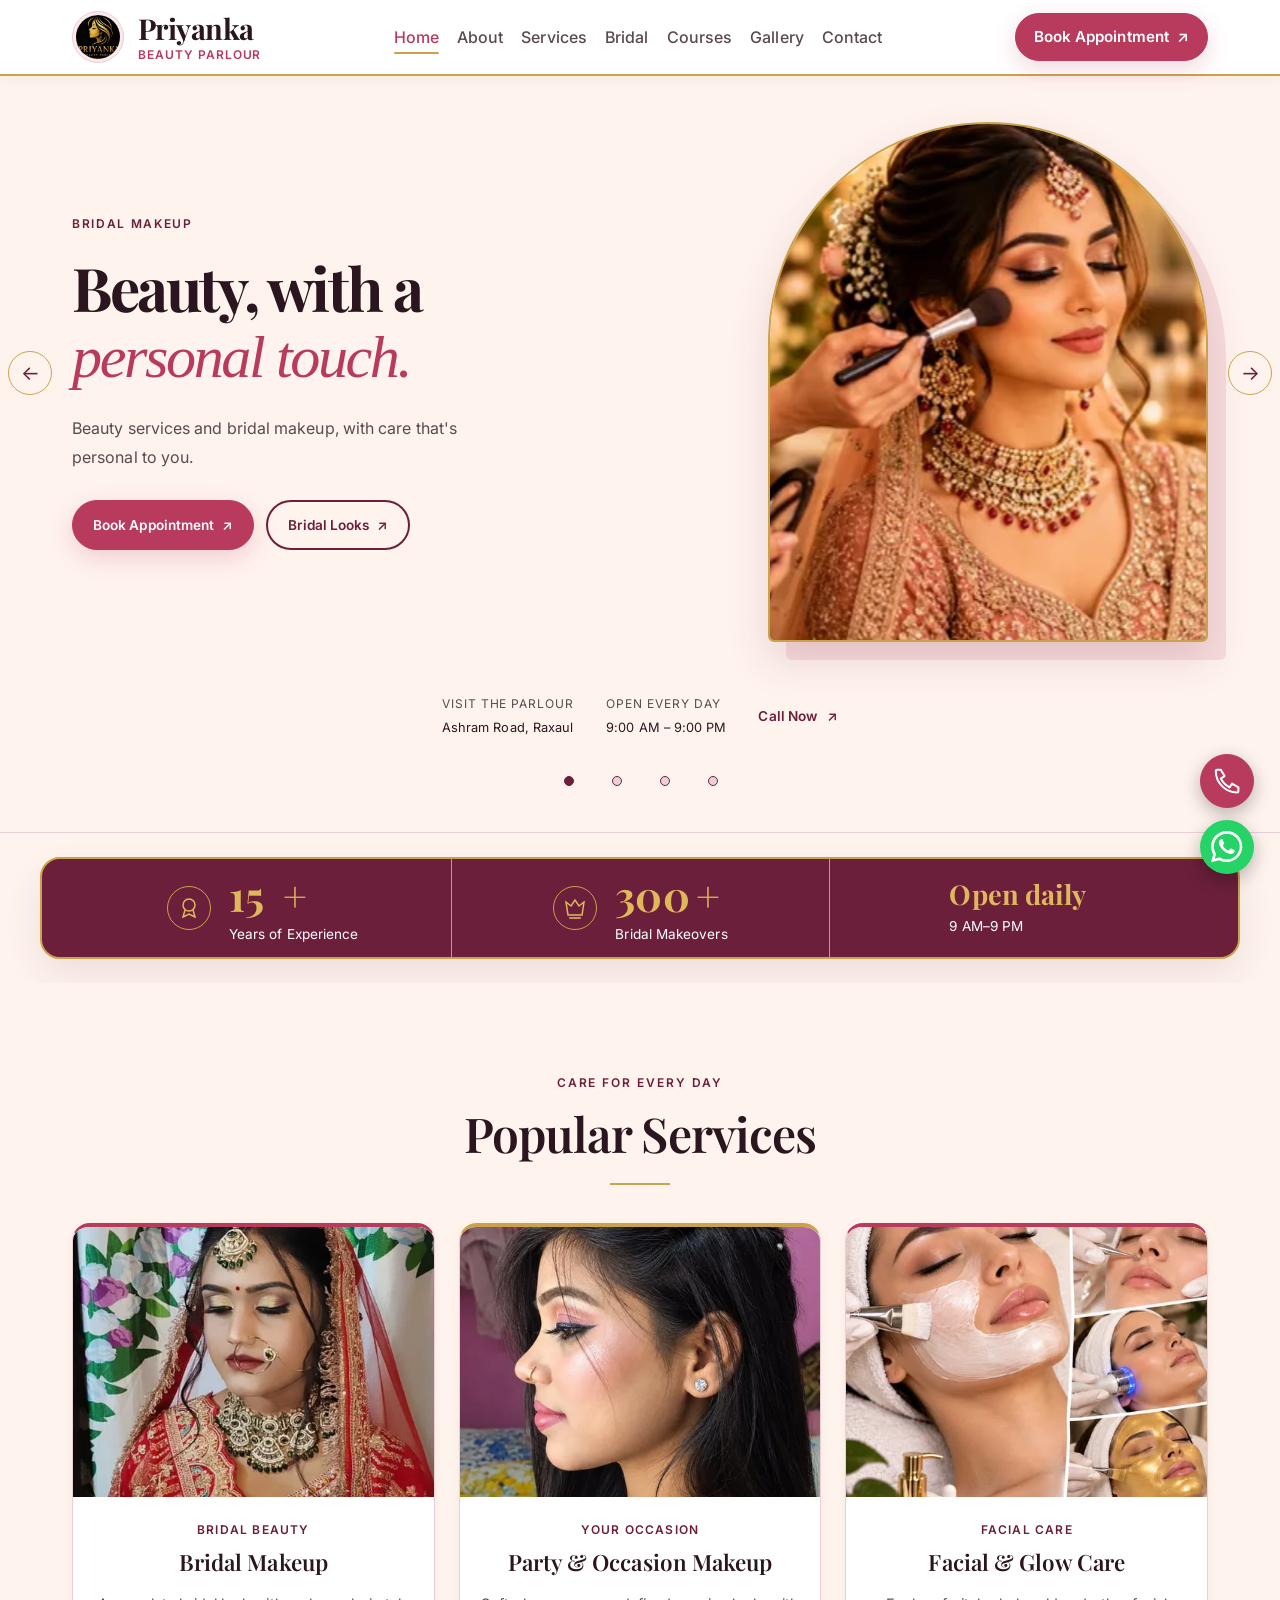
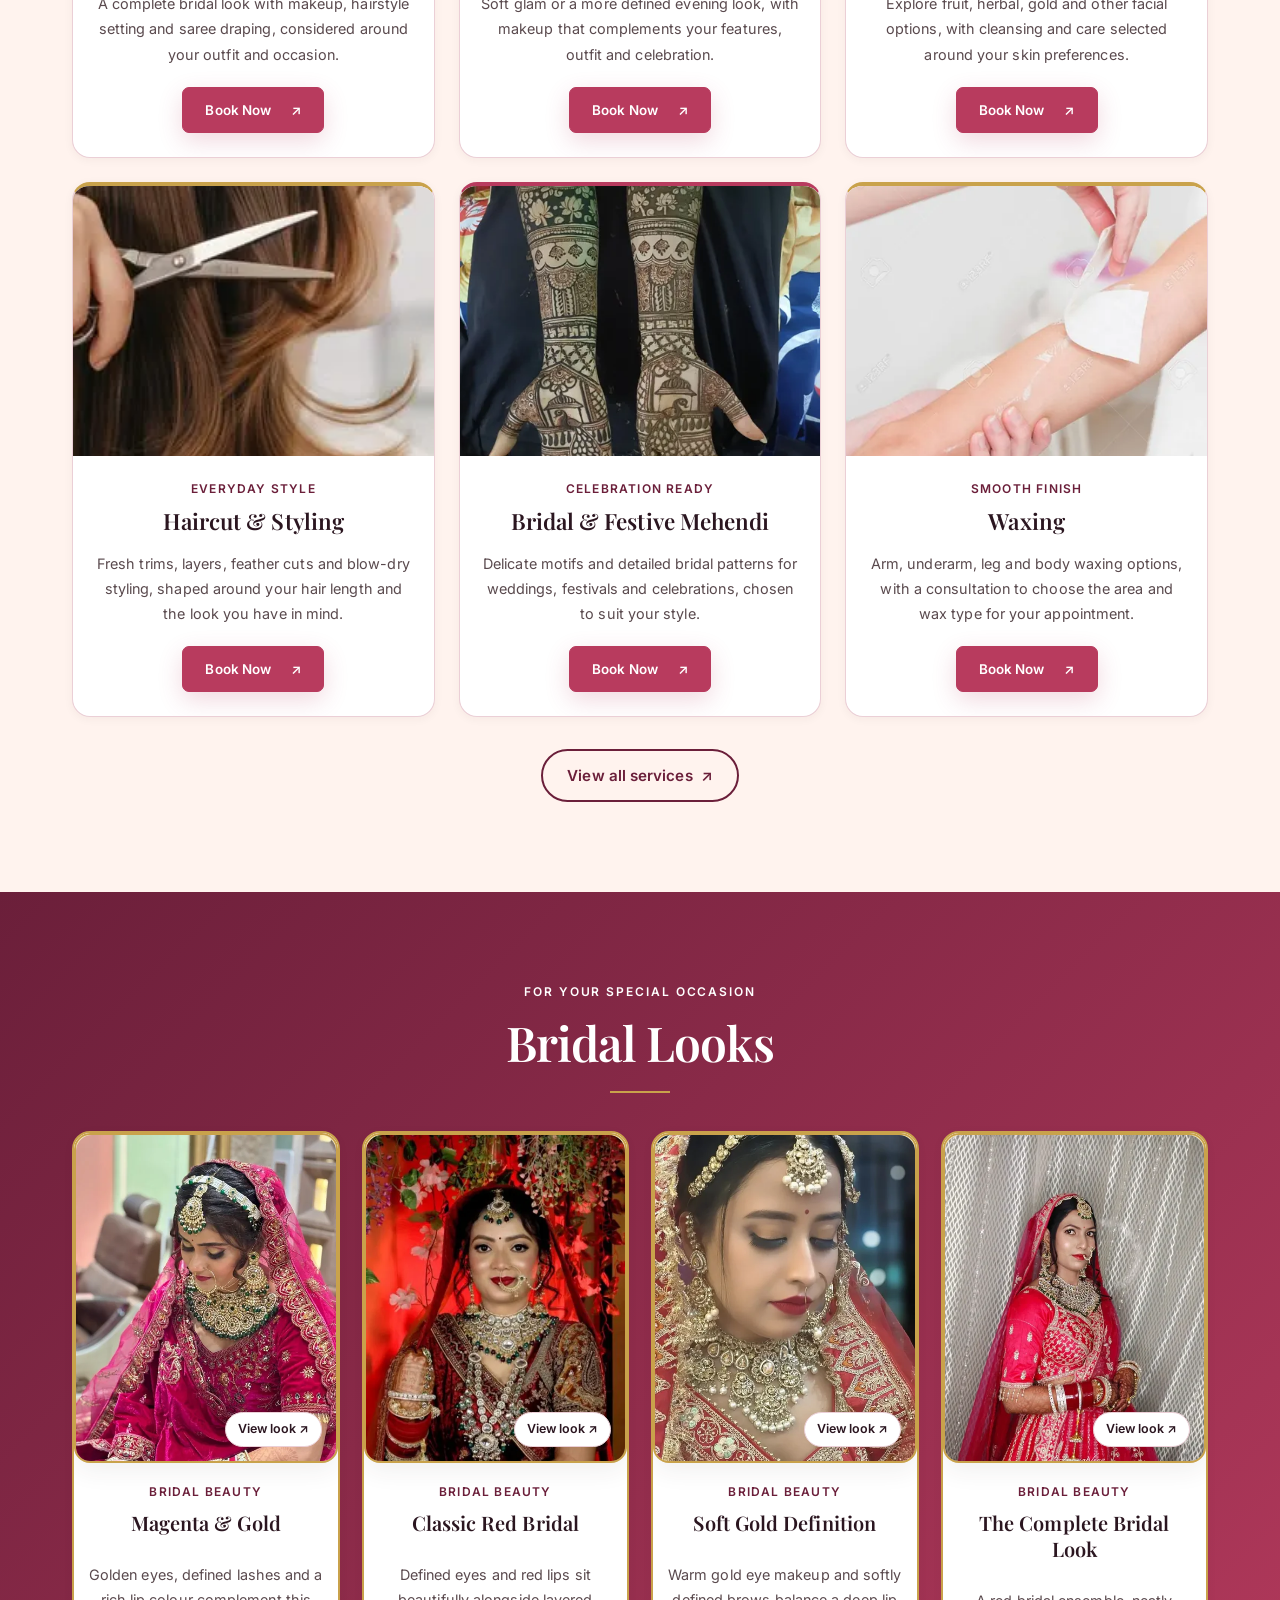
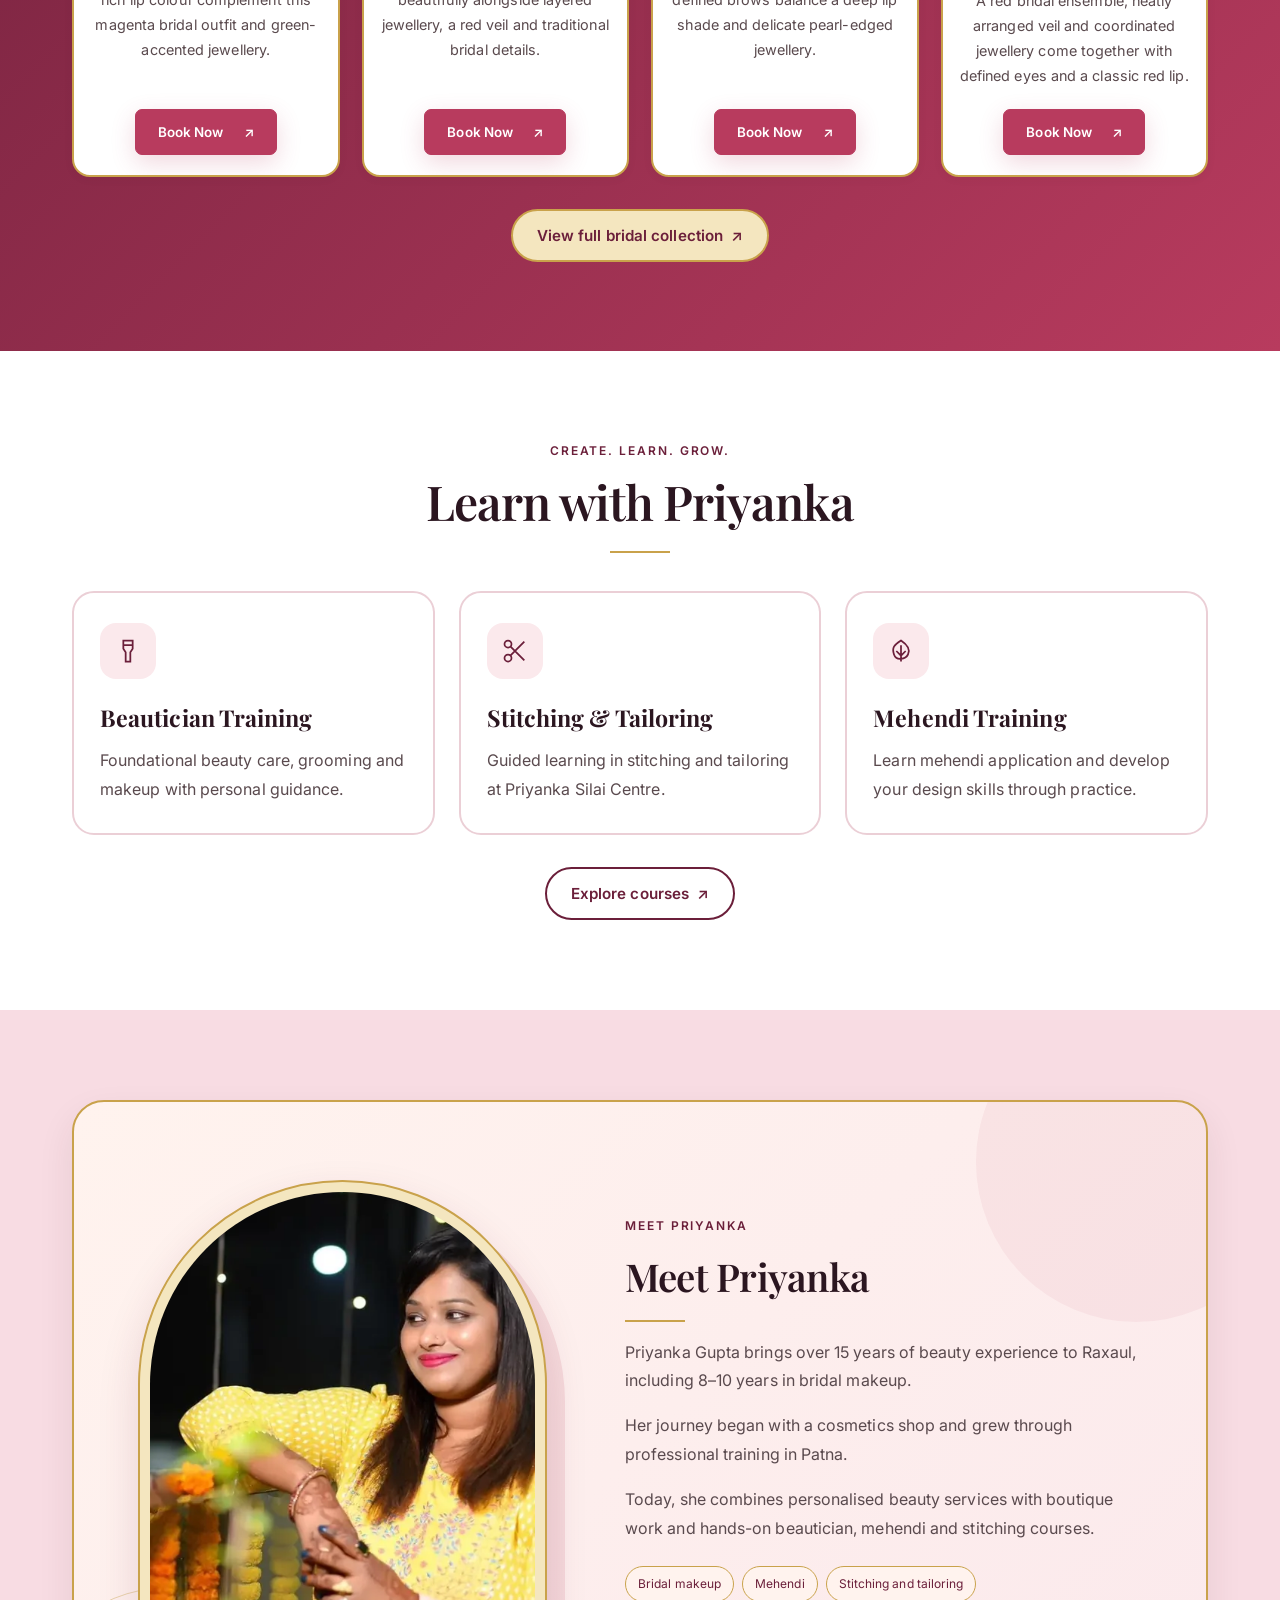
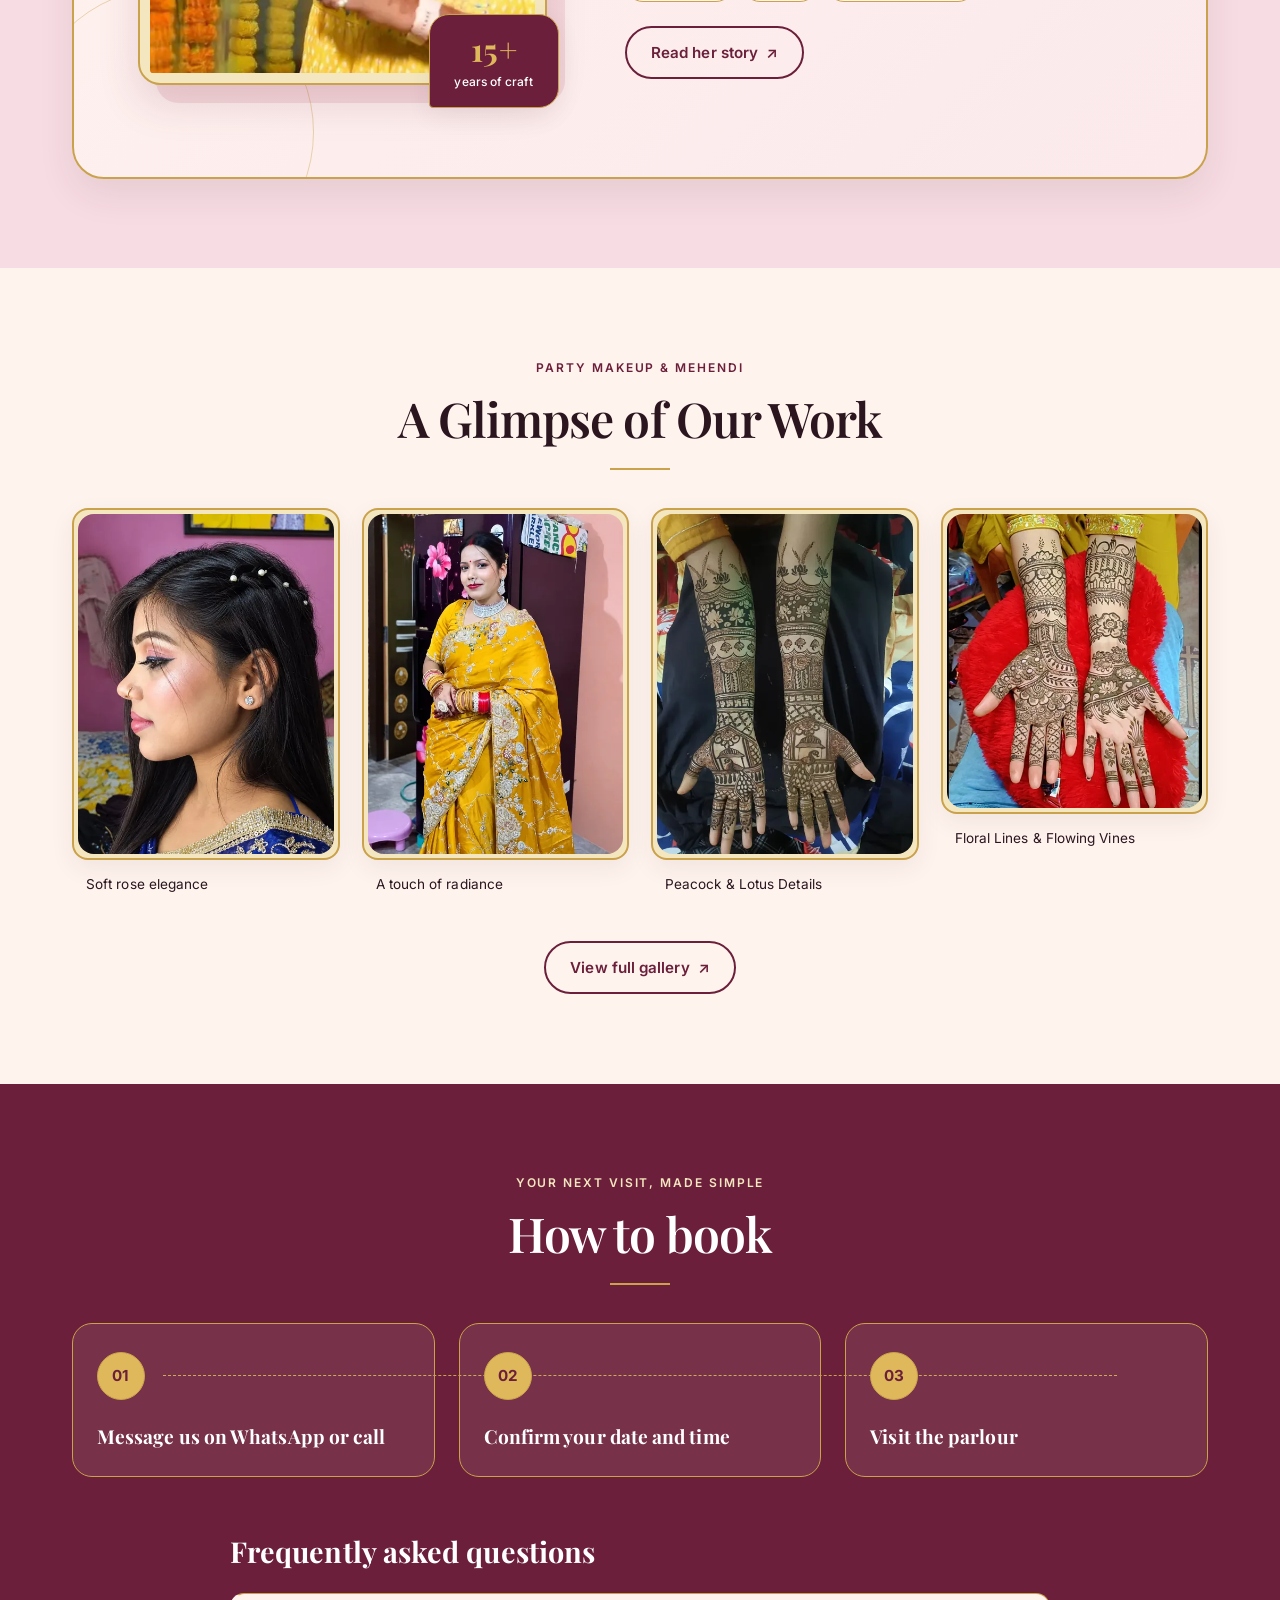
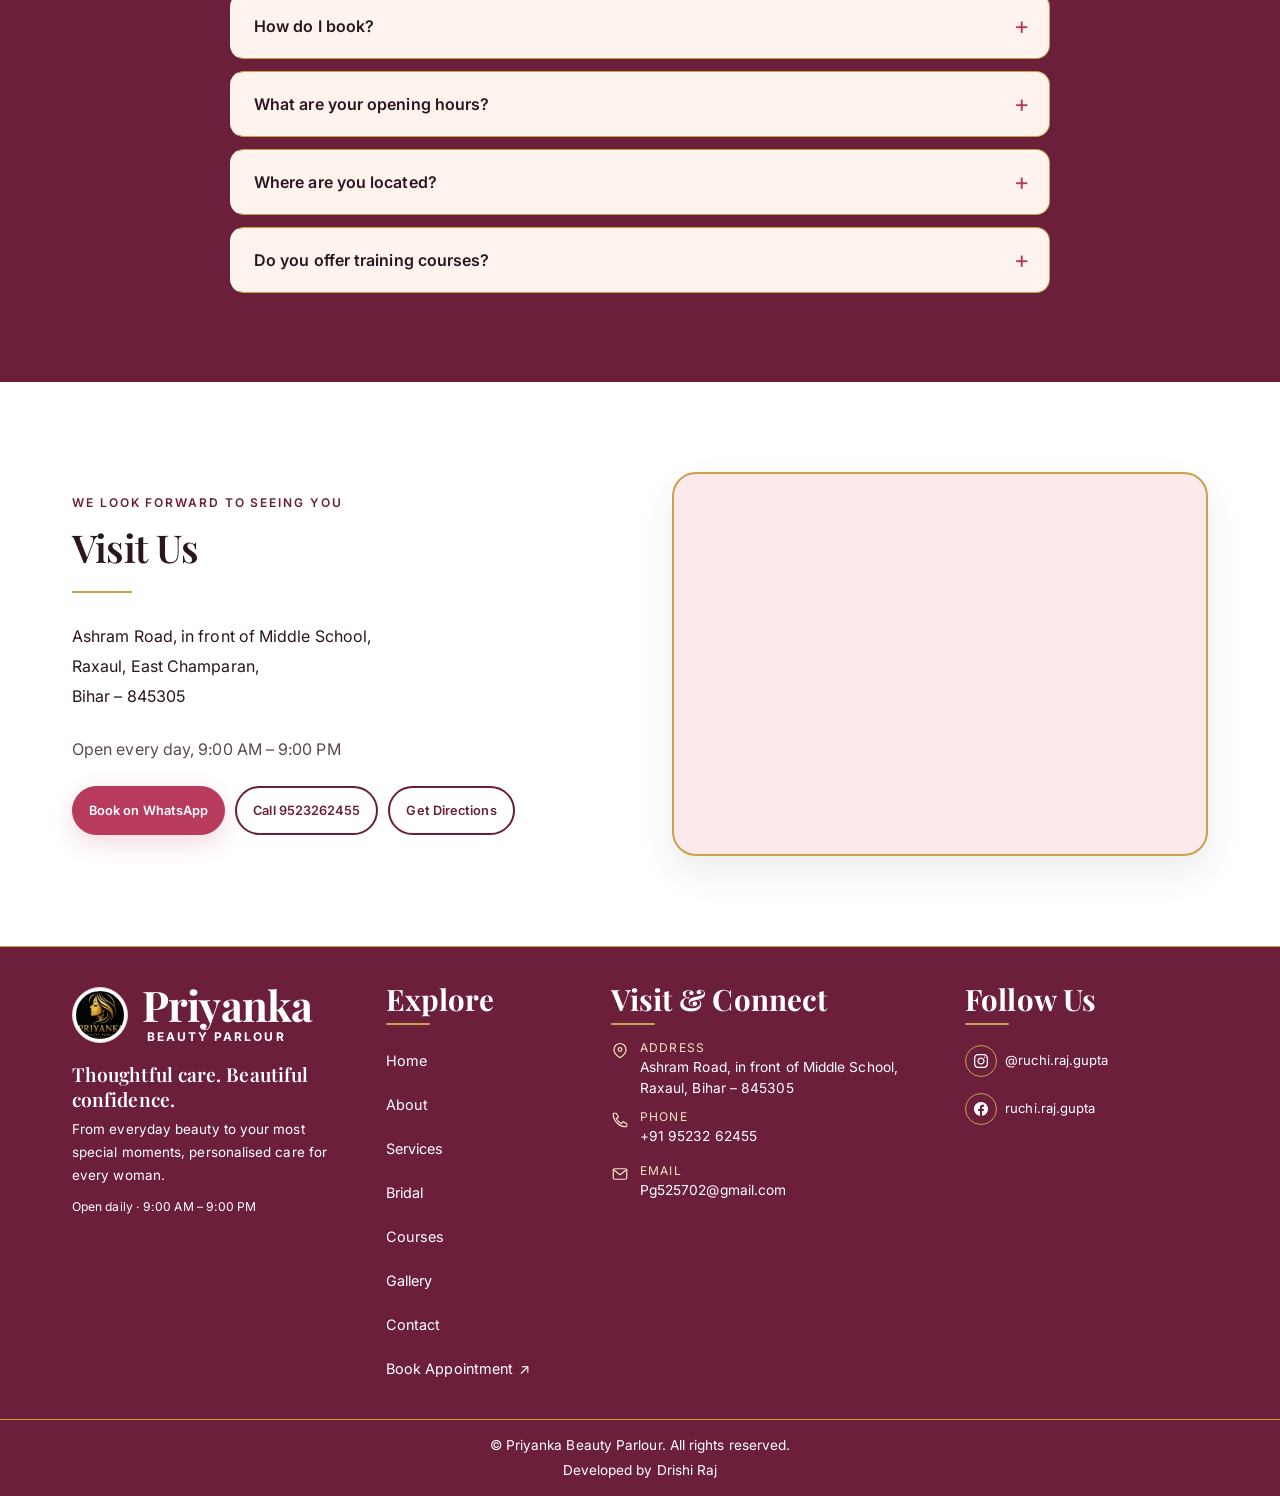
==== commit 03fe0846: "layout layering frame animation fix add" ====
--- a/index.html
+++ b/index.html
@@ -58,7 +58,7 @@
   ]
 }
   </script>
-  <link rel="preload" as="image" href="images/optimized/hero-bridal-makeup-960w.webp" imagesrcset="images/optimized/hero-bridal-makeup-480w.webp 480w, images/optimized/hero-bridal-makeup-960w.webp 960w, images/optimized/hero-bridal-makeup-full.webp 1536w" imagesizes="100vw" fetchpriority="high">
+  <link rel="preload" as="image" href="images/optimized/hero-bridal-makeup-960w.webp" imagesrcset="images/optimized/hero-bridal-makeup-480w.webp 480w, images/optimized/hero-bridal-makeup-960w.webp 960w, images/optimized/hero-bridal-makeup-full.webp 1536w" imagesizes="(max-width: 700px) min(90vw, 400px), 440px" fetchpriority="high">
 </head>
 <body class="home-page">
   <a class="skip-link" href="#main-content">Skip to content</a>
@@ -89,37 +89,54 @@
   </header>
   <div class="nav-backdrop" id="navBackdrop" aria-hidden="true"></div>
   <main id="main-content" tabindex="-1">
-<section class="hero-section home-campaign-hero" id="home" aria-label="Beauty and bridal highlights">
-    <div class="campaign-stage">
-      <div class="campaign-images">
-        <img src="images/optimized/hero-bridal-makeup-960w.webp" alt="Bridal makeup being applied with a brush in a warmly lit salon." width="960" height="640" fetchpriority="high" srcset="images/optimized/hero-bridal-makeup-480w.webp 480w, images/optimized/hero-bridal-makeup-960w.webp 960w, images/optimized/hero-bridal-makeup-full.webp 1536w" sizes="100vw" loading="eager" decoding="async">
-      </div>
-      <div class="container campaign-content">
-        <div class="campaign-copy">
-          <h1 id="heroTitle">Beauty, with a <br><em>personal touch.</em></h1>
-          <p class="campaign-description">Professional beauty services and bridal makeup to make you look and feel your best &mdash; every day and on your most special occasions.</p>
-          <div class="campaign-buttons">
-            <a href="index.html#booking" class="btn btn-royal-gold">Book Appointment <span aria-hidden="true">&#8599;</span></a>
-            <a href="#services" class="btn btn-gold-outline">Explore Services <span aria-hidden="true">&#8595;</span></a>
-          </div>
-          <div class="hero-details">
-            <p><span class="hero-detail-label">Visit the parlour</span>Ashram Road, Raxaul</p>
-            <p><span class="hero-detail-label">Open every day</span>9:00 AM &ndash; 9:00 PM</p>
-            <a href="tel:+919523262455" class="hero-call">Call Now <span aria-hidden="true">&#8599;</span></a>
-          </div>
-        </div>
-      </div>
+<section class="hero-section home-campaign-hero" id="home" aria-label="Beauty, bridal and services highlights" aria-roledescription="carousel" data-hero-slider>
+  <div class="campaign-stage">
+    <article class="hero-slide is-active" data-hero-slide role="group" aria-roledescription="slide" aria-label="1 of 4">
+      <div class="container hero-slide-layout">
+        <div class="campaign-copy"><p class="hero-eyebrow">Bridal Makeup</p><h1 id="heroTitle">Beauty, with a<br><em>personal touch.</em></h1>
+          <p class="campaign-description">Beauty services and bridal makeup, with care that's personal to you.</p>
+          <div class="campaign-buttons"><a href="#booking" class="btn btn-royal-gold">Book Appointment <span aria-hidden="true">&#8599;</span></a><a href="bridal.html" class="btn btn-gold-outline">Bridal Looks <span aria-hidden="true">&#8599;</span></a></div>
+        </div><div class="hero-art hero-art--makeup"><div class="hero-image-motion"><img src="images/optimized/hero-bridal-makeup-960w.webp" alt="Bridal makeup being applied with a brush in a warmly lit salon." width="960" height="640" fetchpriority="high" srcset="images/optimized/hero-bridal-makeup-480w.webp 480w, images/optimized/hero-bridal-makeup-960w.webp 960w, images/optimized/hero-bridal-makeup-full.webp 1536w" sizes="(max-width: 700px) min(90vw, 400px), 440px" loading="eager" decoding="async"></div></div>
+      </div>
+    </article>
+    <article class="hero-slide" data-hero-slide role="group" aria-roledescription="slide" aria-label="2 of 4" aria-hidden="true" inert>
+      <div class="container hero-slide-layout">
+        <div class="campaign-copy"><p class="hero-eyebrow">Party Makeup and Mehendi</p><h2>Look radiant at<br><em>every celebration.</em></h2>
+          <p class="campaign-description">Party makeup and mehendi for your next celebration.</p>
+          <div class="campaign-buttons"><a href="#booking" class="btn btn-royal-gold">Book Appointment <span aria-hidden="true">&#8599;</span></a><a href="gallery.html" class="btn btn-gold-outline">View Gallery <span aria-hidden="true">&#8599;</span></a></div>
+        </div><div class="hero-art hero-art--services"><div class="hero-image-motion"><picture><source media="(max-width: 768px)" srcset="images/optimized/hero-priyanka-services-mobile.webp"><img src="images/optimized/hero-priyanka-services-wide.webp" alt="Beauty portrait with softly styled hair and makeup" width="1600" height="533" loading="lazy" decoding="async"></picture></div></div>
+      </div>
+    </article>
+    <article class="hero-slide" data-hero-slide role="group" aria-roledescription="slide" aria-label="3 of 4" aria-hidden="true" inert>
+      <div class="container hero-slide-layout">
+        <div class="campaign-copy"><p class="hero-eyebrow">Professional Courses</p><h2>Learn beauty, mehendi and <em>stitching.</em></h2>
+          <p class="campaign-description">Explore beautician, mehendi and stitching courses with Priyanka.</p>
+          <div class="campaign-buttons"><a href="https://wa.me/919523262455" class="btn btn-royal-gold">Enquire on WhatsApp <span aria-hidden="true">&#8599;</span></a><a href="courses.html" class="btn btn-gold-outline">Explore Courses <span aria-hidden="true">&#8599;</span></a></div>
+        </div><div class="hero-art hero-art--wedding"><div class="hero-image-motion"><picture><source media="(max-width: 768px)" srcset="images/optimized/hero-priyanka-wedding-mobile.webp"><img src="images/optimized/hero-priyanka-wedding-wide.webp" alt="Bridal makeup with a pink outfit and traditional jewellery" width="1600" height="533" loading="lazy" decoding="async"></picture></div></div>
+      </div>
+    </article>
+    <article class="hero-slide" data-hero-slide role="group" aria-roledescription="slide" aria-label="4 of 4" aria-hidden="true" inert>
+      <div class="container hero-slide-layout">
+        <div class="campaign-copy"><p class="hero-eyebrow">Haircut and Hair Styling</p><h2>Cuts and styles that suit <em>you.</em></h2>
+          <p class="campaign-description">Fresh trims, layers and styling for your next visit.</p>
+          <div class="campaign-buttons"><a href="#booking" class="btn btn-royal-gold">Book Appointment <span aria-hidden="true">&#8599;</span></a><a href="services.html" class="btn btn-gold-outline">View Services <span aria-hidden="true">&#8599;</span></a></div>
+        </div><div class="hero-art hero-art--hair"><div class="hero-image-motion"><img src="images/optimized/service-haircut-full.webp" alt="Long layered haircut and styling" width="236" height="420" srcset="images/optimized/service-haircut-full.webp 236w" sizes="208px" loading="lazy" decoding="async"></div></div>
+      </div>
+    </article>
+  </div>
+  <div class="container hero-bottom"><div class="hero-details"><p><span class="hero-detail-label">Visit the parlour</span>Ashram Road, Raxaul</p><p><span class="hero-detail-label">Open every day</span>9:00 AM – 9:00 PM</p><a href="tel:+919523262455" class="hero-call">Call Now <span aria-hidden="true">&#8599;</span></a></div>
+    <div class="hero-controls" hidden><button type="button" class="hero-arrow" data-hero-prev aria-label="Previous slide">&#8592;</button><div class="hero-dots" aria-label="Choose a slide"><button type="button" data-hero-dot aria-label="Go to slide 1" aria-current="true"></button><button type="button" data-hero-dot aria-label="Go to slide 2"></button><button type="button" data-hero-dot aria-label="Go to slide 3"></button><button type="button" data-hero-dot aria-label="Go to slide 4"></button></div><button type="button" class="hero-arrow" data-hero-next aria-label="Next slide">&#8594;</button></div>
+  </div><span class="sr-only" data-hero-status role="status" aria-live="polite"></span>
+</section>
+<section class="home-experience" aria-label="Our experience">
+    <div class="container campaign-proof" data-achievements>
+      <ul aria-label="Our experience">
+        <li class="trust-count-card"><svg viewBox="0 0 24 24" fill="none" stroke="currentColor" stroke-width="1.5" aria-hidden="true"><circle cx="12" cy="9" r="6"/><path d="m8 14-2 7 6-3 6 3-2-7"/></svg><p><strong><span data-count="15">15</span>+</strong><span class="proof-label">Years of Experience</span></p></li>
+        <li class="trust-count-card"><svg viewBox="0 0 24 24" fill="none" stroke="currentColor" stroke-width="1.5" aria-hidden="true"><path d="m3 6 5 4 4-6 4 6 5-4-2 13H5ZM6 22h12"/></svg><p><strong><span data-count="300">300</span>+</strong><span class="proof-label">Bridal Makeovers</span></p></li>
+      <li><p><strong class="proof-daily">Open daily</strong><span class="proof-label">9 AM&ndash;9 PM</span></p></li></ul>
     </div>
   </section>
-<section class="home-experience" aria-label="Our experience">
-    <div class="container campaign-proof">
-      <ul aria-label="Our experience">
-        <li><svg viewBox="0 0 24 24" fill="none" stroke="currentColor" stroke-width="1.5" aria-hidden="true"><circle cx="12" cy="9" r="6"/><path d="m8 14-2 7 6-3 6 3-2-7"/></svg><p><strong>15+</strong><span class="proof-label">Years of Experience</span></p></li>
-        <li><svg viewBox="0 0 24 24" fill="none" stroke="currentColor" stroke-width="1.5" aria-hidden="true"><path d="m3 6 5 4 4-6 4 6 5-4-2 13H5ZM6 22h12"/></svg><p><strong>300+</strong><span class="proof-label">Bridal Makeovers</span></p></li>
-      <li><p><strong class="proof-daily">Open daily</strong><span class="proof-label">9 AM&ndash;9 PM</span></p></li></ul>
-    </div>
-  </section>
-<section class="home-summary-section " id="services" aria-labelledby="servicesTitle"><div class="container"><div class="section-header text-center"><h2 class="section-title" id="servicesTitle">Popular Services</h2></div><div class="home-popular-grid"><article class="service-card">
+<section class="home-summary-section " id="services" aria-labelledby="servicesTitle"><div class="container"><div class="section-header text-center"><p class="section-eyebrow">Care for every day</p><h2 class="section-title" id="servicesTitle">Popular Services</h2></div><div class="home-popular-grid"><article class="service-card">
               <button type="button" class="service-media service-media--bridal photo-trigger" data-photo data-gallery="home-services" data-full="images/optimized/gallery-3-full.webp" data-title="Bridal eye makeup and jewellery styling" aria-label="View photo: Bridal eye makeup and jewellery styling">
                 <img src="images/optimized/gallery-3-960w.webp" alt="Bridal eye makeup and jewellery styling" width="960" height="960" loading="lazy" decoding="async" srcset="images/optimized/gallery-3-480w.webp 480w, images/optimized/gallery-3-960w.webp 960w, images/optimized/gallery-3-full.webp 1024w" sizes="(max-width: 600px) calc(100vw - 32px), (max-width: 1100px) calc((100vw - 64px) / 2), 363px">
 
@@ -192,8 +209,8 @@
                 <a href="https://wa.me/919523262455?text=Hello%20Priyanka%20Ji%2C%20I%20would%20like%20to%20book%20an%20appointment%20for%20Waxing.%20Please%20let%20me%20know%20your%20availability." class="service-book-link" data-service="Waxing" aria-label="Book Waxing" target="_blank" rel="noopener noreferrer">Book Now <span aria-hidden="true">&#8599;</span></a>
               </div>
             </article></div><div class="home-section-link"><a class="btn btn-gold-outline" href="services.html">View all services <span aria-hidden="true">&#8599;</span></a></div></div></section>
-<section class="home-summary-section " id="bridal" aria-labelledby="bridalTitle"><div class="container"><div class="section-header text-center"><h2 class="section-title" id="bridalTitle">Bridal Looks</h2></div><div class="home-bridal-grid"><article class="service-card bridal-look">
-          <button type="button" class="service-media bridal-look-photo photo-trigger" data-photo data-gallery="home-bridal-teaser" data-full="images/optimized/bridal-magenta-gold-full.webp" data-title="Magenta &amp; Gold" aria-label="View bridal photo: Magenta &amp; Gold">
+<section class="home-summary-section " id="bridal" aria-labelledby="bridalTitle"><div class="container"><div class="section-header text-center"><p class="section-eyebrow">For your special occasion</p><h2 class="section-title" id="bridalTitle">Bridal Looks</h2></div><div class="home-bridal-grid"><article class="service-card bridal-look">
+          <button type="button" class="service-media bridal-look-photo photo-trigger morph-photo" data-photo data-gallery="home-bridal-teaser" data-full="images/optimized/bridal-magenta-gold-full.webp" data-title="Magenta &amp; Gold" aria-label="View bridal photo: Magenta &amp; Gold">
             <img src="images/optimized/bridal-magenta-gold-960w.webp" alt="Golden eyes, defined lashes and a rich lip colour complement this magenta bridal outfit and green-accented jewellery." width="960" height="1280" loading="lazy" decoding="async" srcset="images/optimized/bridal-magenta-gold-480w.webp 480w, images/optimized/bridal-magenta-gold-full.webp 960w" sizes="(max-width: 600px) calc(100vw - 32px), (max-width: 1100px) calc((100vw - 64px) / 2), 269px">
             <span class="occasion-view" aria-hidden="true">View look &#8599;</span>
           </button>
@@ -204,7 +221,7 @@
             <a class="service-book-link" href="https://wa.me/919523262455?text=Hello%20Priyanka%20Ji%2C%20I%20would%20like%20to%20book%20an%20appointment%20for%20Bridal%20Makeup.%20Please%20let%20me%20know%20your%20availability." data-service="Bridal Makeup" aria-label="Book bridal makeup inspired by Magenta &amp; Gold" target="_blank" rel="noopener noreferrer">Book Now <span aria-hidden="true">&#8599;</span></a>
           </div>
         </article><article class="service-card bridal-look">
-          <button type="button" class="service-media bridal-look-photo photo-trigger" data-photo data-gallery="home-bridal-teaser" data-full="images/optimized/bridal-classic-red-full.webp" data-title="Classic Red Bridal" aria-label="View bridal photo: Classic Red Bridal">
+          <button type="button" class="service-media bridal-look-photo photo-trigger morph-photo" data-photo data-gallery="home-bridal-teaser" data-full="images/optimized/bridal-classic-red-full.webp" data-title="Classic Red Bridal" aria-label="View bridal photo: Classic Red Bridal">
             <img src="images/optimized/bridal-classic-red-753w.webp" alt="Defined eyes and red lips sit beautifully alongside layered jewellery, a red veil and traditional bridal details." width="753" height="1192" loading="lazy" decoding="async" srcset="images/optimized/bridal-classic-red-480w.webp 480w, images/optimized/bridal-classic-red-full.webp 753w" sizes="(max-width: 600px) calc(100vw - 32px), (max-width: 1100px) calc((100vw - 64px) / 2), 269px">
             <span class="occasion-view" aria-hidden="true">View look &#8599;</span>
           </button>
@@ -215,7 +232,7 @@
             <a class="service-book-link" href="https://wa.me/919523262455?text=Hello%20Priyanka%20Ji%2C%20I%20would%20like%20to%20book%20an%20appointment%20for%20Bridal%20Makeup.%20Please%20let%20me%20know%20your%20availability." data-service="Bridal Makeup" aria-label="Book bridal makeup inspired by Classic Red Bridal" target="_blank" rel="noopener noreferrer">Book Now <span aria-hidden="true">&#8599;</span></a>
           </div>
         </article><article class="service-card bridal-look">
-          <button type="button" class="service-media bridal-look-photo photo-trigger" data-photo data-gallery="home-bridal-teaser" data-full="images/optimized/bridal-soft-gold-full.webp" data-title="Soft Gold Definition" aria-label="View bridal photo: Soft Gold Definition">
+          <button type="button" class="service-media bridal-look-photo photo-trigger morph-photo" data-photo data-gallery="home-bridal-teaser" data-full="images/optimized/bridal-soft-gold-full.webp" data-title="Soft Gold Definition" aria-label="View bridal photo: Soft Gold Definition">
             <img src="images/optimized/bridal-soft-gold-960w.webp" alt="Warm gold eye makeup and softly defined brows balance a deep lip shade and delicate pearl-edged jewellery." width="960" height="1281" loading="lazy" decoding="async" srcset="images/optimized/bridal-soft-gold-480w.webp 480w, images/optimized/bridal-soft-gold-960w.webp 960w, images/optimized/bridal-soft-gold-full.webp 1100w" sizes="(max-width: 600px) calc(100vw - 32px), (max-width: 1100px) calc((100vw - 64px) / 2), 269px">
             <span class="occasion-view" aria-hidden="true">View look &#8599;</span>
           </button>
@@ -226,7 +243,7 @@
             <a class="service-book-link" href="https://wa.me/919523262455?text=Hello%20Priyanka%20Ji%2C%20I%20would%20like%20to%20book%20an%20appointment%20for%20Bridal%20Makeup.%20Please%20let%20me%20know%20your%20availability." data-service="Bridal Makeup" aria-label="Book bridal makeup inspired by Soft Gold Definition" target="_blank" rel="noopener noreferrer">Book Now <span aria-hidden="true">&#8599;</span></a>
           </div>
         </article><article class="service-card bridal-look">
-          <button type="button" class="service-media bridal-look-photo photo-trigger" data-photo data-gallery="home-bridal-teaser" data-full="images/optimized/bridal-red-veil-full.webp" data-title="The Complete Bridal Look" aria-label="View bridal photo: The Complete Bridal Look">
+          <button type="button" class="service-media bridal-look-photo photo-trigger morph-photo" data-photo data-gallery="home-bridal-teaser" data-full="images/optimized/bridal-red-veil-full.webp" data-title="The Complete Bridal Look" aria-label="View bridal photo: The Complete Bridal Look">
             <img src="images/optimized/bridal-red-veil-960w.webp" alt="A red bridal ensemble, neatly arranged veil and coordinated jewellery come together with defined eyes and a classic red lip." width="960" height="1280" loading="lazy" decoding="async" srcset="images/optimized/bridal-red-veil-480w.webp 480w, images/optimized/bridal-red-veil-960w.webp 960w, images/optimized/bridal-red-veil-full.webp 1100w" sizes="(max-width: 600px) calc(100vw - 32px), (max-width: 1100px) calc((100vw - 64px) / 2), 269px">
             <span class="occasion-view" aria-hidden="true">View look &#8599;</span>
           </button>
@@ -237,10 +254,10 @@
             <a class="service-book-link" href="https://wa.me/919523262455?text=Hello%20Priyanka%20Ji%2C%20I%20would%20like%20to%20book%20an%20appointment%20for%20Bridal%20Makeup.%20Please%20let%20me%20know%20your%20availability." data-service="Bridal Makeup" aria-label="Book bridal makeup inspired by The Complete Bridal Look" target="_blank" rel="noopener noreferrer">Book Now <span aria-hidden="true">&#8599;</span></a>
           </div>
         </article></div><div class="home-section-link"><a class="btn btn-gold-outline" href="bridal.html">View full bridal collection <span aria-hidden="true">&#8599;</span></a></div></div></section>
-<section class="home-summary-section " id="learn" aria-labelledby="learnTitle"><div class="container"><div class="section-header text-center"><h2 class="section-title" id="learnTitle">Learn with Priyanka</h2></div><div class="home-course-grid"><article><h3>Beautician Training</h3><p>Foundational beauty care, grooming and makeup with personal guidance.</p></article><article><h3>Stitching &amp; Tailoring</h3><p>Guided learning in stitching and tailoring at Priyanka Silai Centre.</p></article><article><h3>Mehendi Training</h3><p>Learn mehendi application and develop your design skills through practice.</p></article></div><div class="home-section-link"><a class="btn btn-gold-outline" href="courses.html">Explore courses <span aria-hidden="true">&#8599;</span></a></div></div></section>
-<section class="home-summary-section" id="meet-priyanka" aria-labelledby="meetTitle"><div class="container home-owner"><img src="images/optimized/about/owner-yellow-portrait-960w.webp" alt="Priyanka Gupta in a yellow outfit at a celebration" width="960" height="637" loading="lazy" decoding="async" srcset="images/optimized/about/owner-yellow-portrait-480w.webp 480w, images/optimized/about/owner-yellow-portrait-960w.webp 960w, images/optimized/about/owner-yellow-portrait-full.webp 1241w" sizes="(max-width: 767px) calc(100vw - 32px), (max-width: 1200px) 46vw, 560px"><div><h2 class="section-title" id="meetTitle">Meet Priyanka</h2><p>Priyanka Gupta brings over 15 years of beauty experience to Raxaul, including 8&ndash;10 years in bridal makeup.</p><p>Her journey began with a cosmetics shop and grew through professional training in Patna.</p><p>Today, she combines personalised beauty services with boutique work and hands-on beautician, mehendi and stitching courses.</p><a class="btn btn-gold-outline" href="about.html">Read her story <span aria-hidden="true">&#8599;</span></a></div></div></section>
-<section class="home-summary-section " id="gallery" aria-labelledby="galleryTitle"><div class="container"><div class="section-header text-center"><h2 class="section-title" id="galleryTitle">A Glimpse of Our Work</h2></div><div class="home-gallery-grid"><figure class="portfolio-item"><button type="button" class="portfolio-photo photo-trigger" data-photo data-gallery="home-gallery" data-full="images/optimized/bridal-magenta-gold-full.webp" data-title="Magenta &amp; Gold" aria-label="View photo: Magenta &amp; Gold"><img src="images/optimized/bridal-magenta-gold-960w.webp" alt="Golden eyes, defined lashes and a rich lip colour complement this magenta bridal outfit and green-accented jewellery." width="960" height="1280" loading="lazy" decoding="async" srcset="images/optimized/bridal-magenta-gold-480w.webp 480w, images/optimized/bridal-magenta-gold-full.webp 960w" sizes="(max-width: 600px) calc(100vw - 32px), (max-width: 1000px) calc((100vw - 64px) / 3), 176px"><span class="course-photo-hint" aria-hidden="true">View photo &#8599;</span></button><figcaption>Magenta &amp; Gold</figcaption></figure><figure class="portfolio-item"><button type="button" class="portfolio-photo photo-trigger" data-photo data-gallery="home-gallery" data-full="images/optimized/bridal-classic-red-full.webp" data-title="Classic Red Bridal" aria-label="View photo: Classic Red Bridal"><img src="images/optimized/bridal-classic-red-753w.webp" alt="Defined eyes and red lips sit beautifully alongside layered jewellery, a red veil and traditional bridal details." width="753" height="1192" loading="lazy" decoding="async" srcset="images/optimized/bridal-classic-red-480w.webp 480w, images/optimized/bridal-classic-red-full.webp 753w" sizes="(max-width: 600px) calc(100vw - 32px), (max-width: 1000px) calc((100vw - 64px) / 3), 176px"><span class="course-photo-hint" aria-hidden="true">View photo &#8599;</span></button><figcaption>Classic Red Bridal</figcaption></figure><figure class="portfolio-item"><button type="button" class="portfolio-photo photo-trigger" data-photo data-gallery="home-gallery" data-full="images/optimized/party-makeup-rose-eyes-full.webp" data-title="Soft rose elegance" aria-label="View photo: Soft rose elegance"><img src="images/optimized/party-makeup-rose-eyes-960w.webp" alt="Rose eye makeup with winged liner and pearl hair accents" width="960" height="1280" loading="lazy" decoding="async" srcset="images/optimized/party-makeup-rose-eyes-480w.webp 480w, images/optimized/party-makeup-rose-eyes-960w.webp 960w, images/optimized/party-makeup-rose-eyes-full.webp 1086w" sizes="(max-width: 600px) calc(100vw - 32px), (max-width: 1000px) calc((100vw - 64px) / 3), 176px"><span class="course-photo-hint" aria-hidden="true">View photo &#8599;</span></button><figcaption>Soft rose elegance</figcaption></figure><figure class="portfolio-item"><button type="button" class="portfolio-photo photo-trigger" data-photo data-gallery="home-gallery" data-full="images/optimized/party-makeup-yellow-saree-full.webp" data-title="A touch of radiance" aria-label="View photo: A touch of radiance"><img src="images/optimized/party-makeup-yellow-saree-960w.webp" alt="Defined eye makeup and berry lips paired with a yellow saree" width="960" height="1280" loading="lazy" decoding="async" srcset="images/optimized/party-makeup-yellow-saree-480w.webp 480w, images/optimized/party-makeup-yellow-saree-960w.webp 960w, images/optimized/party-makeup-yellow-saree-full.webp 1086w" sizes="(max-width: 600px) calc(100vw - 32px), (max-width: 1000px) calc((100vw - 64px) / 3), 176px"><span class="course-photo-hint" aria-hidden="true">View photo &#8599;</span></button><figcaption>A touch of radiance</figcaption></figure><figure class="portfolio-item"><button type="button" class="portfolio-photo photo-trigger" data-photo data-gallery="home-gallery" data-full="images/optimized/mehendi-peacock-lotus-full.webp" data-title="Peacock &amp; Lotus Details" aria-label="View photo: Peacock &amp; Lotus Details"><img src="images/optimized/mehendi-peacock-lotus-867w.webp" alt="Peacock motifs, lotus flowers and layered ornamental bands across the palms and forearms." width="867" height="1156" loading="lazy" decoding="async" srcset="images/optimized/mehendi-peacock-lotus-480w.webp 480w, images/optimized/mehendi-peacock-lotus-full.webp 867w" sizes="(max-width: 600px) calc(100vw - 32px), (max-width: 1000px) calc((100vw - 64px) / 3), 176px"><span class="course-photo-hint" aria-hidden="true">View photo &#8599;</span></button><figcaption>Peacock &amp; Lotus Details</figcaption></figure><figure class="portfolio-item"><button type="button" class="portfolio-photo photo-trigger" data-photo data-gallery="home-gallery" data-full="images/optimized/mehendi-floral-vines-full.webp" data-title="Floral Lines &amp; Flowing Vines" aria-label="View photo: Floral Lines &amp; Flowing Vines"><img src="images/optimized/mehendi-floral-vines-936w.webp" alt="A mix of floral patterns, leafy trails and open spaces brings a lighter rhythm to these detailed hands." width="936" height="1079" loading="lazy" decoding="async" srcset="images/optimized/mehendi-floral-vines-480w.webp 480w, images/optimized/mehendi-floral-vines-full.webp 936w" sizes="(max-width: 600px) calc(100vw - 32px), (max-width: 1000px) calc((100vw - 64px) / 3), 176px"><span class="course-photo-hint" aria-hidden="true">View photo &#8599;</span></button><figcaption>Floral Lines &amp; Flowing Vines</figcaption></figure></div><div class="home-section-link"><a class="btn btn-gold-outline" href="gallery.html">View full gallery <span aria-hidden="true">&#8599;</span></a></div></div></section>
-<section class="home-summary-section" id="how-to-book" aria-labelledby="howTitle"><div class="container"><div class="section-header text-center"><h2 class="section-title" id="howTitle">How to book</h2></div><ol class="course-steps"><li><span aria-hidden="true">01</span><h3>Message us on WhatsApp or call</h3></li><li><span aria-hidden="true">02</span><h3>Confirm your date and time</h3></li><li><span aria-hidden="true">03</span><h3>Visit the parlour</h3></li></ol><div class="home-faq"><h3>Frequently asked questions</h3>
+<section class="home-summary-section " id="learn" aria-labelledby="learnTitle"><div class="container"><div class="section-header text-center"><p class="section-eyebrow">Create. Learn. Grow.</p><h2 class="section-title" id="learnTitle">Learn with Priyanka</h2></div><div class="home-course-grid"><article><span class="course-icon" aria-hidden="true"><svg viewBox="0 0 24 24" fill="none" stroke="currentColor" stroke-width="1.5"><path d="M8 3h8v7l-2 3v8h-4v-8l-2-3Z M8 7h8"/></svg></span><h3>Beautician Training</h3><p>Foundational beauty care, grooming and makeup with personal guidance.</p></article><article><span class="course-icon" aria-hidden="true"><svg viewBox="0 0 24 24" fill="none" stroke="currentColor" stroke-width="1.5"><circle cx="6" cy="6" r="3"/><circle cx="6" cy="18" r="3"/><path d="m8 8 12 12M8 16 20 4"/></svg></span><h3>Stitching &amp; Tailoring</h3><p>Guided learning in stitching and tailoring at Priyanka Silai Centre.</p></article><article><span class="course-icon" aria-hidden="true"><svg viewBox="0 0 24 24" fill="none" stroke="currentColor" stroke-width="1.5"><path d="M12 3c6 4 8 8 6 12s-10 6-12 0S6 7 12 3Z M12 7v14M8 12l4 4 4-4"/></svg></span><h3>Mehendi Training</h3><p>Learn mehendi application and develop your design skills through practice.</p></article></div><div class="home-section-link"><a class="btn btn-gold-outline" href="courses.html">Explore courses <span aria-hidden="true">&#8599;</span></a></div></div></section>
+<section class="home-summary-section" id="meet-priyanka" aria-labelledby="meetTitle"><div class="container"><div class="home-owner"><span class="owner-circle" aria-hidden="true"></span><span class="owner-ring" aria-hidden="true"></span><div class="owner-portrait" data-reveal="slide-left"><div class="owner-frame" aria-hidden="true"></div><div class="owner-photo"><img src="images/optimized/about/owner-yellow-portrait-960w.webp" alt="Priyanka Gupta in a yellow outfit at a celebration" width="960" height="637" loading="lazy" decoding="async" srcset="images/optimized/about/owner-yellow-portrait-480w.webp 480w, images/optimized/about/owner-yellow-portrait-960w.webp 960w, images/optimized/about/owner-yellow-portrait-full.webp 1241w" sizes="(max-width: 767px) calc(100vw - 32px), (max-width: 1200px) 46vw, 560px"></div><span class="owner-badge">15+ <span>years of craft</span></span></div><div class="owner-copy" data-reveal="slide-right"><p class="section-eyebrow">Meet Priyanka</p><h2 class="section-title" id="meetTitle">Meet Priyanka</h2><p>Priyanka Gupta brings over 15 years of beauty experience to Raxaul, including 8&ndash;10 years in bridal makeup.</p><p>Her journey began with a cosmetics shop and grew through professional training in Patna.</p><p>Today, she combines personalised beauty services with boutique work and hands-on beautician, mehendi and stitching courses.</p><ul class="owner-chips" aria-label="Areas of craft"><li>Bridal makeup</li><li>Mehendi</li><li>Stitching and tailoring</li></ul><a class="btn btn-gold-outline" href="about.html">Read her story <span aria-hidden="true">&#8599;</span></a></div></div></div></section>
+<section class="home-summary-section " id="gallery" aria-labelledby="galleryTitle"><div class="container"><div class="section-header text-center"><p class="section-eyebrow">Party makeup & mehendi</p><h2 class="section-title" id="galleryTitle">A Glimpse of Our Work</h2></div><div class="home-gallery-grid"><figure class="portfolio-item"><button type="button" class="portfolio-photo photo-trigger morph-photo" data-photo data-gallery="home-gallery" data-full="images/optimized/party-makeup-rose-eyes-full.webp" data-title="Soft rose elegance" aria-label="View photo: Soft rose elegance"><img src="images/optimized/party-makeup-rose-eyes-960w.webp" alt="Rose eye makeup with winged liner and pearl hair accents" width="960" height="1280" loading="lazy" decoding="async" srcset="images/optimized/party-makeup-rose-eyes-480w.webp 480w, images/optimized/party-makeup-rose-eyes-960w.webp 960w, images/optimized/party-makeup-rose-eyes-full.webp 1086w" sizes="(max-width: 600px) calc(100vw - 32px), (max-width: 1000px) calc((100vw - 64px) / 3), 176px"><span class="course-photo-hint" aria-hidden="true">View photo &#8599;</span></button><figcaption>Soft rose elegance</figcaption></figure><figure class="portfolio-item"><button type="button" class="portfolio-photo photo-trigger morph-photo" data-photo data-gallery="home-gallery" data-full="images/optimized/party-makeup-yellow-saree-full.webp" data-title="A touch of radiance" aria-label="View photo: A touch of radiance"><img src="images/optimized/party-makeup-yellow-saree-960w.webp" alt="Defined eye makeup and berry lips paired with a yellow saree" width="960" height="1280" loading="lazy" decoding="async" srcset="images/optimized/party-makeup-yellow-saree-480w.webp 480w, images/optimized/party-makeup-yellow-saree-960w.webp 960w, images/optimized/party-makeup-yellow-saree-full.webp 1086w" sizes="(max-width: 600px) calc(100vw - 32px), (max-width: 1000px) calc((100vw - 64px) / 3), 176px"><span class="course-photo-hint" aria-hidden="true">View photo &#8599;</span></button><figcaption>A touch of radiance</figcaption></figure><figure class="portfolio-item"><button type="button" class="portfolio-photo photo-trigger morph-photo" data-photo data-gallery="home-gallery" data-full="images/optimized/mehendi-peacock-lotus-full.webp" data-title="Peacock &amp; Lotus Details" aria-label="View photo: Peacock &amp; Lotus Details"><img src="images/optimized/mehendi-peacock-lotus-867w.webp" alt="Peacock motifs, lotus flowers and layered ornamental bands across the palms and forearms." width="867" height="1156" loading="lazy" decoding="async" srcset="images/optimized/mehendi-peacock-lotus-480w.webp 480w, images/optimized/mehendi-peacock-lotus-full.webp 867w" sizes="(max-width: 600px) calc(100vw - 32px), (max-width: 1000px) calc((100vw - 64px) / 3), 176px"><span class="course-photo-hint" aria-hidden="true">View photo &#8599;</span></button><figcaption>Peacock &amp; Lotus Details</figcaption></figure><figure class="portfolio-item"><button type="button" class="portfolio-photo photo-trigger morph-photo" data-photo data-gallery="home-gallery" data-full="images/optimized/mehendi-floral-vines-full.webp" data-title="Floral Lines &amp; Flowing Vines" aria-label="View photo: Floral Lines &amp; Flowing Vines"><img src="images/optimized/mehendi-floral-vines-936w.webp" alt="A mix of floral patterns, leafy trails and open spaces brings a lighter rhythm to these detailed hands." width="936" height="1079" loading="lazy" decoding="async" srcset="images/optimized/mehendi-floral-vines-480w.webp 480w, images/optimized/mehendi-floral-vines-full.webp 936w" sizes="(max-width: 600px) calc(100vw - 32px), (max-width: 1000px) calc((100vw - 64px) / 3), 176px"><span class="course-photo-hint" aria-hidden="true">View photo &#8599;</span></button><figcaption>Floral Lines &amp; Flowing Vines</figcaption></figure></div><div class="home-section-link"><a class="btn btn-gold-outline" href="gallery.html">View full gallery <span aria-hidden="true">&#8599;</span></a></div></div></section>
+<section class="home-summary-section" id="how-to-book" aria-labelledby="howTitle"><div class="container"><div class="section-header text-center"><p class="section-eyebrow">Your next visit, made simple</p><h2 class="section-title" id="howTitle">How to book</h2></div><ol class="course-steps"><li><span aria-hidden="true">01</span><h3>Message us on WhatsApp or call</h3></li><li><span aria-hidden="true">02</span><h3>Confirm your date and time</h3></li><li><span aria-hidden="true">03</span><h3>Visit the parlour</h3></li></ol><div class="home-faq"><h3>Frequently asked questions</h3>
 <details><summary>How do I book?</summary><p><a href="https://wa.me/919523262455" target="_blank" rel="noopener noreferrer">Message us on WhatsApp</a> or <a href="tel:+919523262455">call 9523262455</a> to discuss your service and confirm your date and time.</p></details>
 <details><summary>What are your opening hours?</summary><p>We are open daily, 9:00 AM - 9:00 PM.</p></details>
 <details><summary>Where are you located?</summary><p>Ashram Road, in front of Middle School, Raxaul, East Champaran, Bihar - 845305.</p></details>
@@ -251,7 +268,7 @@
     <span class="visit-anchor" id="contact" aria-hidden="true"></span>
     <div class="container visit-layout">
       <div class="visit-info">
-        <h2 id="visitTitle">Visit Us</h2>
+        <p class="section-eyebrow">We look forward to seeing you</p><h2 class="section-title" id="visitTitle">Visit Us</h2>
         <address>
           Ashram Road, in front of Middle School,<br>
           Raxaul, East Champaran,<br>
@@ -294,6 +311,7 @@
     </div>
   </dialog>
 <footer class="main-footer">
+  <!-- TODO: Replace social profile names/URLs only after the owner supplies verified business account links. -->
     <div class="container footer-container">
       <div class="footer-col brand-col">
         <a class="footer-brand-header" href="index.html#home" aria-label="Priyanka Beauty Parlour — home">
@@ -348,10 +366,10 @@
               <path d="M12 2.163c3.204 0 3.584.012 4.85.07 3.252.148 4.771 1.691 4.919 4.919.058 1.265.069 1.645.069 4.849 0 3.205-.012 3.584-.069 4.849-.149 3.225-1.664 4.771-4.919 4.919-1.266.058-1.644.07-4.85.07-3.204 0-3.584-.012-4.849-.07-3.26-.149-4.771-1.699-4.919-4.92-.058-1.265-.07-1.644-.07-4.849 0-3.204.013-3.583.07-4.849.149-3.227 1.664-4.771 4.919-4.919 1.266-.057 1.645-.069 4.849-.069zm0-2.163c-3.259 0-3.667.014-4.947.072-4.358.2-6.78 2.618-6.98 6.98-.059 1.281-.073 1.689-.073 4.948 0 3.259.014 3.668.072 4.948.2 4.358 2.618 6.78 6.98 6.98 1.281.058 1.689.072 4.948.072 3.259 0 3.668-.014 4.948-.072 4.354-.2 6.782-2.618 6.979-6.98.059-1.28.073-1.689.073-4.948 0-3.259-.014-3.667-.072-4.947-.196-4.354-2.617-6.78-6.979-6.98-1.281-.059-1.69-.073-4.949-.073zm0 5.838c-3.403 0-6.162 2.759-6.162 6.162s2.759 6.163 6.162 6.163 6.162-2.759 6.162-6.163c0-3.403-2.759-6.162-6.162-6.162zm0 10.162c-2.209 0-4-1.79-4-4 0-2.209 1.791-4 4-4s4 1.791 4 4c0 2.21-1.791 4-4 4zm6.406-11.845c-.796 0-1.441.645-1.441 1.44s.645 1.44 1.441 1.44c.795 0 1.439-.645 1.439-1.44s-.644-1.44-1.439-1.44z"/>
             </svg></span><span>@ruchi.raj.gupta</span>
             </a>
-            <a href="https://www.facebook.com/ishikaraj.gupta.31" target="_blank" rel="noopener noreferrer" class="footer-social-item" aria-label="Facebook: ishikaraj.gupta.31 (opens in a new tab)">
+            <a href="https://www.facebook.com/ishikaraj.gupta.31" target="_blank" rel="noopener noreferrer" class="footer-social-item" aria-label="Facebook: ruchi.raj.gupta (opens in a new tab)">
               <span class="footer-social-icon"><svg aria-hidden="true" focusable="false" class="social-svg fb-icon" viewBox="0 0 24 24" width="16" height="16" fill="currentColor">
               <path d="M24 12.073c0-6.627-5.373-12-12-12s-12 5.373-12 12c0 5.99 4.388 10.954 10.125 11.854v-8.385H7.078v-3.47h3.047V9.43c0-3.007 1.792-4.669 4.533-4.669 1.312 0 2.686.235 2.686.235v2.953H15.83c-1.491 0-1.956.925-1.956 1.874v2.25h3.328l-.532 3.47h-2.796v8.385C19.612 23.027 24 18.062 24 12.073z"/>
-            </svg></span><span>ishikaraj.gupta.31</span>
+            </svg></span><span>ruchi.raj.gupta</span>
             </a>
           </div>
         </div>
@@ -379,6 +397,8 @@
 
   <button type="button" class="back-to-top" id="backToTop" aria-label="Back to top" hidden>&#8593;</button>
   <script src="js/nav.js" defer></script>
+  <script src="js/hero-slider.js" defer></script>
+  <script src="js/achievements.js" defer></script>
   <script src="js/lightbox.js" defer></script>
   <script src="js/motion.js" defer></script>
   <script src="js/contact-hints.js" defer></script>
--- a/css/tokens.css
+++ b/css/tokens.css
@@ -16,26 +16,31 @@
   --text-base: 1rem;
   --text-lg: 1.35rem;
 
-  --color-bg: #FFF8F3;
-  --color-bg-alt: #F9EEEB;
-  --color-panel: #F3E5DF;
+  --color-bg: #FFF3EE;
+  --color-bg-alt: #F8DCE3;
+  --color-panel: #FBE9EC;
   --color-card-bg: #FFFFFF;
-  --color-pink-soft: #F9EEEB;
-  --color-pink-mid: #F3E5DF;
-  --color-pink-deep: #9B5261;
-  --color-pink-accent: #9B5261;
-  --color-primary: #9B5261;
-  --color-primary-hover: #803E4C;
+  --color-pink-soft: var(--color-bg-alt);
+  --color-pink-mid: var(--color-panel);
+  --color-pink-deep: var(--color-deep);
+  --color-pink-accent: var(--color-primary);
+  --color-primary: #B83B5E;
+  --color-primary-hover: #6B1F3A;
+  --color-deep: #6B1F3A;
+  --color-ink: #2B1620;
+  --color-gold-ink: #765719;
+  --color-deep-gradient: linear-gradient(135deg, #6B1F3A, #B83B5E);
+  --shadow-rose: 0 8px 24px rgba(184, 59, 94, .20);
   --color-primary-text: #FFFFFF;
-  --color-gold: #9B5261;
-  --color-gold-bright: #803E4C;
-  --color-gold-light: #F3E5DF;
-  --color-gold-gradient: linear-gradient(135deg, #9B5261 0%, #803E4C 100%);
-  --color-gold-border: #E5CCC8;
-  --color-text-dark: #382B2B;
-  --color-text-muted: #705C60;
-  --color-border: #E5CCC8;
-  --color-border-light: #E5CCC8;
+  --color-gold: #C9A24B;
+  --color-gold-bright: #E0B85C;
+  --color-gold-light: #F4E6BF;
+  --color-gold-gradient: linear-gradient(135deg, #C9A24B, #E0B85C);
+  --color-gold-border: #C9A24B;
+  --color-text-dark: #2B1620;
+  --color-text-muted: #5A4A4E;
+  --color-border: #EBCFD6;
+  --color-border-light: var(--color-border);
   --color-whatsapp: #25D366;
   --color-whatsapp-hover: #1EBE5B;
   --color-instagram: #E1306C;
@@ -48,12 +53,12 @@
   --shadow-sm: 0 2px 10px rgba(56, 43, 43, 0.05);
   --shadow-md: 0 8px 24px rgba(56, 43, 43, 0.07);
   --shadow-lg: 0 16px 36px rgba(56, 43, 43, 0.09);
-  --shadow-gold: 0 4px 14px rgba(155, 82, 97, 0.2);
+  --shadow-gold: 0 4px 14px rgba(201, 162, 75, 0.2);
   --radius-sm: 8px;
   --radius-md: 14px;
   --radius-lg: 20px;
   --radius-full: 9999px;
-  --transition: all 0.22s ease;
+  --transition: transform .22s ease, opacity .22s ease;
   --header-height: 76px;
   --container-max: 1200px;
   --container-pad: clamp(16px, 4vw, 32px);
--- a/css/base.css
+++ b/css/base.css
@@ -78,8 +78,8 @@
 }
 
 ::selection {
-  background: #E5CCC8;
-  color: #382B2B;
+  background: var(--color-border);
+  color: var(--color-text-dark);
 }
 
 body {
--- a/css/components.css
+++ b/css/components.css
@@ -85,11 +85,6 @@
   border: 1px solid var(--color-primary);
 }
 
-.btn-royal-gold:hover {
-  transform: translateY(-2px);
-  box-shadow: 0 8px 24px rgba(155, 82, 97, 0.28);
-}
-
 .btn-white-glass {
   background: #FFFFFF;
   color: var(--color-text-dark);
@@ -97,26 +92,11 @@
   box-shadow: var(--shadow-sm);
 }
 
-.btn-white-glass:hover {
-  background: var(--color-pink-soft);
-  border-color: var(--color-primary);
-  transform: translateY(-2px);
-  color: var(--color-primary);
-}
-
 .btn-gold-outline {
   background: transparent;
   color: var(--color-primary);
   border: 1.5px solid var(--color-primary);
   font-weight: 600;
-}
-
-.btn-gold-outline:hover {
-  border-color: var(--color-primary);
-}
-
-.btn-whatsapp:hover {
-  transform: translateY(-2px);
 }
 
 .btn-sm {
@@ -205,7 +185,7 @@
   font-size: var(--text-xs);
   font-weight: 700;
   letter-spacing: 2.4px;
-  color: var(--color-gold);
+  color: var(--color-gold-ink);
   text-transform: uppercase;
   display: block;
   margin-top: 2px;
@@ -228,28 +208,8 @@
   position: relative;
   padding: 8px 0;
   white-space: nowrap;
-  transition: color 0.22s ease;
+  transition: none;
   line-height: 1.2;
-}
-
-.nav-link:hover, .nav-link.active {
-  color: var(--color-gold);
-}
-
-.nav-link::after {
-  content: '';
-  position: absolute;
-  bottom: 0;
-  left: 0;
-  width: 0;
-  height: 2px;
-  background: var(--color-gold-gradient);
-  transition: var(--transition);
-  border-radius: 2px;
-}
-
-.nav-link:hover::after, .nav-link.active::after {
-  width: 100%;
 }
 
 .mobile-only {
@@ -273,10 +233,13 @@
   -webkit-tap-highlight-color: transparent;
 }
 
+@media (hover: hover) {
 .hamburger-btn:hover {
   background: var(--color-pink-soft);
   border-color: var(--color-pink-deep);
 }
+}
+
 
 .hamburger-btn span {
   width: 100%;
@@ -297,7 +260,7 @@
   opacity: 0;
   visibility: hidden;
   pointer-events: none;
-  transition: opacity 0.28s cubic-bezier(0.4, 0, 0.2, 1), visibility 0.28s cubic-bezier(0.4, 0, 0.2, 1);
+  transition: opacity 0.28s cubic-bezier(0.4, 0, 0.2, 1);
   z-index: 1000;
 }
 
@@ -343,10 +306,13 @@
   font-weight: 500;
 }
 
+@media (hover: hover) {
 .service-category-nav a:hover {
   border-color: var(--color-pink-deep);
   color: var(--color-pink-accent);
 }
+}
+
 
 .service-category {
   scroll-margin-top: var(--nav-offset);
@@ -374,7 +340,7 @@
 }
 
 .service-category-eyebrow span {
-  color: var(--color-gold);
+  color: var(--color-gold-ink);
   margin-right: var(--space-8);
 }
 
@@ -401,7 +367,7 @@
   border-radius: 16px;
   overflow: hidden;
   box-shadow: 0 6px 20px rgba(53, 34, 30, 0.035);
-  transition: transform 220ms ease, box-shadow 220ms ease;
+  transition: transform 220ms ease;
 }
 
 .service-media {
@@ -618,7 +584,7 @@
 }
 
 .detail-row a {
-  color: var(--color-gold);
+  color: var(--color-gold-ink);
   font-weight: 600;
   word-break: break-all;
 }
@@ -753,9 +719,12 @@
   word-break: break-word;
 }
 
+@media (hover: hover) {
 .channel-info a.value:hover {
-  color: var(--color-gold);
-}
+  color: var(--color-gold-ink);
+}
+}
+
 
 .contact-cta-row {
   display: flex;
@@ -959,7 +928,7 @@
   border-radius: 50%;
   background: #FFFFFF;
   color: var(--color-text-dark);
-  transition: color .2s ease, background-color .2s ease, border-color .2s ease, transform .2s ease;
+  transition: transform .2s ease;
 }
 
 .main-footer .social-svg {
@@ -970,7 +939,7 @@
 }
 
 .footer-nav-list a, .footer-contact-item, .footer-social-item {
-  transition: color .2s ease, transform .2s ease;
+  transition: transform .2s ease;
 }
 
 .footer-bottom {
@@ -1015,19 +984,6 @@
   outline-color: var(--color-primary);
 }
 
-@media (hover: hover) {
-  .main-footer .footer-nav-list a:hover, .main-footer .footer-contact-item:hover, .main-footer .footer-social-item:hover {
-    color: var(--color-primary);
-  }
-
-  .footer-social-item:hover .footer-social-icon {
-    background: var(--color-panel);
-    border-color: var(--color-primary);
-    color: var(--color-primary);
-    transform: scale(1.06);
-  }
-}
-
 .footer-social-item:focus-visible .footer-social-icon {
   background: var(--color-panel);
   border-color: var(--color-primary);
@@ -1096,9 +1052,12 @@
     transition: none;
   }
 
-  .main-footer a:hover, .footer-social-item:hover .footer-social-icon {
+@media (hover: hover) {
+.main-footer a:hover, .footer-social-item:hover .footer-social-icon {
     transform: none;
   }
+}
+
 }
 
 .floating-buttons {
@@ -1155,7 +1114,7 @@
   opacity: 0;
   visibility: hidden;
   pointer-events: none;
-  transition: opacity 180ms ease, transform 180ms ease, visibility 180ms ease;
+  transition: opacity 180ms ease, transform 180ms ease;
 }
 
 .wa-tooltip::after {
@@ -1196,12 +1155,13 @@
   border: 1px solid var(--color-primary);
 }
 
-.call-btn:hover, .call-btn:focus-visible {
+.call-btn:focus-visible {
   border-color: var(--color-primary-hover);
 }
-
-.floating-btn:hover {
-  transform: scale(1.1);
+@media (hover: hover) {
+.call-btn:hover {
+  border-color: var(--color-primary-hover);
+}
 }
 
 @media (max-width: 1200px) {
@@ -1263,7 +1223,7 @@
     gap: 6px;
     margin: 0;
     box-shadow: 6px 0 25px rgba(53, 34, 30, 0.15);
-    transition: transform 0.32s cubic-bezier(0.4, 0, 0.2, 1), visibility 0s 0.32s;
+    transition: transform 0.32s cubic-bezier(0.4, 0, 0.2, 1);
     overflow-y: auto;
     overscroll-behavior: contain;
     touch-action: pan-y;
@@ -1296,7 +1256,7 @@
     font-family: var(--font-heading);
     font-size: 1.25rem;
     font-weight: 700;
-    color: var(--color-gold);
+    color: var(--color-gold-ink);
     line-height: 1.1;
   }
 
@@ -1326,11 +1286,14 @@
     padding: 0;
   }
 
-  .nav-close-btn:hover {
+@media (hover: hover) {
+.nav-close-btn:hover {
     background: var(--color-pink-deep);
     color: #FFFFFF;
     border-color: var(--color-pink-deep);
   }
+}
+
 
   .nav-link {
     display: flex;
@@ -1346,17 +1309,6 @@
     min-height: 44px;
   }
 
-  .nav-link::after {
-    display: none;
-  }
-
-  .nav-link:hover, .nav-link.active {
-    background: var(--color-pink-soft);
-    color: var(--color-pink-accent);
-    border-left-color: var(--color-gold);
-    padding-left: var(--space-20);
-  }
-
   .nav-mobile-cta {
     display: flex;
     flex-direction: column;
@@ -1514,9 +1466,12 @@
   background: var(--color-card-bg);
 }
 
+@media (hover: hover) {
 .service-category-nav a:hover {
   background: var(--color-pink-soft);
 }
+}
+
 
 .services-cta-banner {
   box-shadow: var(--shadow-sm);
@@ -1536,22 +1491,21 @@
   color: #FFFFFF;
 }
 
+@media (hover: hover) {
 .services-cta-banner .btn-royal-gold:hover {
   background: var(--color-primary-hover);
   border-color: var(--color-primary-hover);
   color: #FFFFFF;
 }
+}
+
 
 .logo-ring {
   box-shadow: none;
 }
 
-.brand-logo:hover .logo-ring {
-  transform: scale(1.04);
-}
-
 .btn, .service-book-link {
-  transition: background-color 220ms ease, color 220ms ease, border-color 220ms ease, transform 220ms ease, box-shadow 220ms ease;
+  transition: transform 220ms ease;
 }
 
 .btn:active, .service-book-link:active {
@@ -1639,18 +1593,6 @@
   }
 }
 
-.motion-ready .reveal {
-  opacity: 0;
-  translate: var(--reveal-x, 0px) var(--reveal-y, 24px);
-  transition: opacity 680ms ease, translate 680ms cubic-bezier(.22, .61, .36, 1), transform 220ms ease, box-shadow 220ms ease;
-  transition-delay: var(--reveal-delay, 0ms), var(--reveal-delay, 0ms), 0ms, 0ms;
-}
-
-.motion-ready .reveal.is-visible {
-  opacity: 1;
-  translate: 0 0;
-}
-
 .scroll-progress {
   position: fixed;
   top: 0;
@@ -1731,7 +1673,7 @@
 
 .lightbox-counter {
   font-size: 13px;
-  color: #E5CCC8;
+  color: var(--color-border);
 }
 
 .lightbox-actions {
@@ -1753,13 +1695,16 @@
   font-size: 13px;
 }
 
+@media (hover: hover) {
 .viewer-control:hover {
   background: rgba(255, 248, 243, 0.18);
-  border-color: #9B5261;
-}
+  border-color: var(--color-primary);
+}
+}
+
 
 .viewer-control:focus-visible {
-  outline: 2px solid #9B5261;
+  outline: 2px solid var(--color-primary);
   outline-offset: 3px;
 }
 
@@ -1836,7 +1781,7 @@
 
 .viewer-help {
   font-size: 12px;
-  color: #E5CCC8;
+  color: var(--color-border);
   text-align: center;
 }
 
@@ -1848,13 +1793,6 @@
 }
 
 @media (max-width: 600px) {
-  .motion-ready .reveal {
-    translate: calc(var(--reveal-x, 0px) * .5) var(--reveal-y, 18px);
-  }
-
-  .motion-ready .reveal.is-visible {
-    translate: 0 0;
-  }
 
   .lightbox-modal {
     padding: max(12px, env(safe-area-inset-top)) 12px max(14px, env(safe-area-inset-bottom));
@@ -1876,26 +1814,25 @@
 }
 
 @media (prefers-reduced-motion: reduce) {
-  .motion-ready .reveal {
-    opacity: 1 !important;
-    translate: none !important;
-  }
-
-  .photo-trigger:hover img, .service-card:hover .service-media img {
+
+@media (hover: hover) {
+.photo-trigger:hover img, .service-card:hover .service-media img {
     transform: none;
   }
+}
+
 }
 
 .main-header {
   z-index: 1010;
   transition: var(--transition);
   height: var(--header-height);
-  --nav-bg: #FFF8F3;
-  --nav-text: #382B2B;
-  --nav-muted: #705C60;
-  --nav-rose: #9B5261;
-  --nav-rose-hover: #803E4C;
-  --nav-border: #E5CCC8;
+  --nav-bg: #FFFFFF;
+  --nav-text: var(--color-text-dark);
+  --nav-muted: var(--color-text-muted);
+  --nav-rose: var(--color-primary);
+  --nav-rose-hover: var(--color-primary-hover);
+  --nav-border: var(--color-border);
   position: fixed;
   top: 0;
   inset-inline: 0;
@@ -1982,7 +1919,7 @@
   font-size: var(--text-base);
   font-weight: 500;
   line-height: 1.3;
-  transition: color 180ms ease;
+  transition: none;
 }
 
 .main-header .nav-link::after {
@@ -2000,13 +1937,25 @@
   transition: transform 200ms ease;
 }
 
-.main-header .nav-link:hover, .main-header .nav-link:focus-visible, .main-header .nav-link[aria-current="page"] {
+.main-header .nav-link:focus-visible, .main-header .nav-link[aria-current="page"] {
   color: var(--nav-rose);
 }
-
-.main-header .nav-link:hover::after, .main-header .nav-link:focus-visible::after, .main-header .nav-link[aria-current="page"]::after {
+@media (hover: hover) {
+.main-header .nav-link:hover {
+  color: var(--nav-rose);
+}
+}
+
+
+.main-header .nav-link:focus-visible::after, .main-header .nav-link[aria-current="page"]::after {
   transform: scaleX(1);
 }
+@media (hover: hover) {
+.main-header .nav-link:hover::after {
+  transform: scaleX(1);
+}
+}
+
 
 .main-header .header-book {
   flex-shrink: 0;
@@ -2020,10 +1969,10 @@
   font-weight: 600;
   box-shadow: var(--shadow-sm);
   white-space: nowrap;
-  transition: background-color 180ms ease, border-color 180ms ease, transform 180ms ease, box-shadow 180ms ease;
-}
-
-.main-header .header-book:hover, .main-header .header-book:focus-visible {
+  transition: transform 180ms ease;
+}
+
+.main-header .header-book:focus-visible {
   background: var(--nav-rose-hover);
   border-color: var(--nav-rose-hover);
   color: #FFFFFF;
@@ -2031,6 +1980,7 @@
   box-shadow: var(--shadow-md);
 }
 
+
 .main-header a:focus-visible, .main-header button:focus-visible {
   outline: 2px solid var(--nav-rose);
   outline-offset: 4px;
@@ -2047,10 +1997,17 @@
   background: var(--nav-text);
 }
 
-.main-header .hamburger-btn:hover, .main-header .hamburger-btn.active, .main-header .nav-close-btn:hover {
+.main-header .hamburger-btn.active {
   background: var(--color-pink-soft);
   border-color: var(--nav-rose);
 }
+@media (hover: hover) {
+.main-header .hamburger-btn:hover, .main-header .nav-close-btn:hover {
+  background: var(--color-pink-soft);
+  border-color: var(--nav-rose);
+}
+}
+
 
 .main-header .nav-drawer-name {
   color: var(--nav-text);
@@ -2138,7 +2095,7 @@
     justify-content: flex-start;
     gap: var(--space-8);
     padding: max(18px, env(safe-area-inset-top)) 20px max(26px, env(safe-area-inset-bottom));
-    background: #FFF8F3;
+    background: var(--color-bg);
     border-right: 1px solid var(--nav-border);
   }
 
@@ -2150,10 +2107,17 @@
     color: var(--nav-text);
   }
 
-  .main-header .nav-link:hover, .main-header .nav-link[aria-current="page"] {
+.main-header .nav-link[aria-current="page"] {
     background: var(--color-pink-soft);
     color: var(--nav-rose);
   }
+@media (hover: hover) {
+.main-header .nav-link:hover {
+    background: var(--color-pink-soft);
+    color: var(--nav-rose);
+  }
+}
+
 
   .main-header .header-book {
     margin-top: 14px;
@@ -2195,9 +2159,15 @@
     transition: none !important;
   }
 
-  .main-header .header-book:hover, .main-header .header-book:focus-visible {
+.main-header .header-book:focus-visible {
     transform: none;
   }
+@media (hover: hover) {
+.main-header .header-book:hover {
+    transform: none;
+  }
+}
+
 }
 
 .achievements-sr-only {
@@ -2248,7 +2218,7 @@
   background: #FFFFFF;
   color: var(--color-text-dark);
   box-shadow: var(--shadow-sm);
-  transition: transform 240ms ease, box-shadow 240ms ease, border-color 240ms ease;
+  transition: transform 240ms ease;
 }
 
 .achievement-card::before {
@@ -2326,7 +2296,7 @@
   animation-delay: calc(var(--achievement-delay, 0ms) + 120ms);
 }
 
-@keyframes achievement-reveal { from { opacity: 0; translate: 0 14px; } to { opacity: 1; translate: 0 0; }
+@keyframes achievement-reveal { from { opacity: 0; transform: translateY(14px); } to { opacity: 1; transform: none; }
 }
 
 @keyframes achievement-sweep { 0% { opacity: 0; transform: translateX(-110%); } 25% { opacity: 1; } 100% { opacity: 0; transform: translateX(110%); }
@@ -2334,7 +2304,7 @@
 
 @media (hover: hover) and (pointer: fine) and (prefers-reduced-motion: no-preference) {
   .achievement-card:hover {
-    transform: translateY(-3px);
+    transform: perspective(900px) translateY(-3px) rotateX(var(--card-tilt-x, 0deg)) rotateY(var(--card-tilt-y, 0deg));
     border-color: var(--color-primary);
     box-shadow: var(--shadow-md);
   }
@@ -2361,7 +2331,6 @@
     animation: none !important;
     transition: none !important;
     transform: none !important;
-    translate: none !important;
   }
 
   .achievement-card {
@@ -2398,46 +2367,43 @@
   text-shadow: none;
 }
 
-.btn-royal-gold:hover, .service-book-link:hover {
-  background: var(--color-primary-hover);
-  border-color: var(--color-primary-hover);
-  color: #FFFFFF;
-}
-
-.btn-gold-outline:hover {
-  color: #FFFFFF;
-  background: var(--color-primary);
-}
-
 .btn-whatsapp {
   background: linear-gradient(135deg, #25D366 0%, #1EBE5B 100%);
   color: #FFFFFF;
   box-shadow: 0 4px 14px rgba(37, 211, 102, 0.25);
 }
 
-.btn-whatsapp:hover {
-  background: linear-gradient(135deg, #1EBE5B 0%, #169E4A 100%);
-  box-shadow: 0 6px 18px rgba(37, 211, 102, 0.35);
-}
-
 .wa-btn {
   background: #25D366;
   color: #FFFFFF;
 }
 
-.wa-btn:hover, .wa-btn:focus-visible {
+.wa-btn:focus-visible {
   background: #1EBE5B;
   color: #FFFFFF;
 }
+@media (hover: hover) {
+.wa-btn:hover {
+  background: #1EBE5B;
+  color: #FFFFFF;
+}
+}
+
 
 .call-btn {
   background: var(--color-primary);
   color: #FFFFFF;
 }
 
-.call-btn:hover, .call-btn:focus-visible {
+.call-btn:focus-visible {
   background: var(--color-primary-hover);
 }
+@media (hover: hover) {
+.call-btn:hover {
+  background: var(--color-primary-hover);
+}
+}
+
 
 .services-cta-banner {
   background: var(--color-panel);
@@ -2758,9 +2724,15 @@
   transition: transform 300ms ease;
 }
 
-.bridal-look:hover .service-name::after, .bridal-look:focus-within .service-name::after {
+.bridal-look:focus-within .service-name::after {
   transform: scaleX(1);
 }
+@media (hover: hover) {
+.bridal-look:hover .service-name::after {
+  transform: scaleX(1);
+}
+}
+
 
 @media (hover: none) {
   .bridal-look .service-name::after {
@@ -2796,7 +2768,7 @@
     flex-direction: row;
     padding: 6px;
     background: rgba(255, 248, 243, 0.95);
-    border: 1px solid #E5CCC8;
+    border: 1px solid var(--color-border);
     border-radius: 40px;
     gap: 10px;
     box-shadow: 0 4px 16px rgba(56, 43, 43, 0.15);
@@ -2808,8 +2780,8 @@
     right: 0;
     transform: none;
     background: #FFFFFF;
-    color: #382B2B;
-    border: 1px solid #E5CCC8;
+    color: var(--color-text-dark);
+    border: 1px solid var(--color-border);
   }
 
   .wa-tooltip::after {
@@ -2821,9 +2793,15 @@
     border-top-color: #FFFFFF;
   }
 
-  .floating-btn:focus-visible .wa-tooltip, .floating-btn.hint-visible .wa-tooltip, .floating-btn:hover .wa-tooltip {
+.floating-btn:focus-visible .wa-tooltip, .floating-btn.hint-visible .wa-tooltip {
     transform: none;
   }
+@media (hover: hover) {
+.floating-btn:hover .wa-tooltip {
+    transform: none;
+  }
+}
+
 
   .main-footer {
     padding-bottom: calc(110px + env(safe-area-inset-bottom));
@@ -3093,3 +3071,101 @@
   min-width: 44px;
   min-height: 44px;
 }
+
+/* Royal Rose & Gold: consolidated shared interaction and motion rules. */
+.sr-only { position: absolute; width: 1px; height: 1px; margin: -1px; padding: 0; overflow: hidden; clip-path: inset(50%); white-space: nowrap; border: 0; }
+.main-header { background: #fff; border-bottom: 2px solid var(--color-gold); }
+.main-header.is-scrolled { height: calc(var(--header-height) - 6px); box-shadow: 0 6px 22px rgba(43,22,32,.12); }
+body.nav-open .main-header.is-scrolled { height: var(--header-height); }
+body.nav-open .main-header { border-bottom-color: var(--color-gold); }
+.main-header .brand-logo { transform-origin: left center; transition: transform 220ms ease; }
+.main-header.is-scrolled .brand-logo { transform: scale(.95); }
+.main-header .nav-link::after { width: 100%; background: var(--color-gold); }
+.main-header .header-book, .btn-royal-gold, .service-book-link { background: var(--color-primary); color: #fff; box-shadow: var(--shadow-rose); }
+.main-header .header-book { overflow: hidden; position: relative; }
+.main-header .header-book::before { content: ''; position: absolute; inset: 0; background: linear-gradient(100deg, transparent 25%, rgba(255,255,255,.23) 50%, transparent 75%); transform: translateX(-120%); pointer-events: none; }
+.btn-gold-outline, .btn-white-glass { border: 2px solid var(--color-deep); color: var(--color-deep); background: transparent; }
+.btn-whatsapp { background: #146B3B; color: #fff; }
+.btn, .service-book-link { transition: transform 220ms ease, opacity 220ms ease; }
+.btn:focus-visible, .service-book-link:focus-visible, button:focus-visible, a:focus-visible { outline: 3px solid var(--color-primary); outline-offset: 4px; }
+.main-header .header-book:focus-visible { transform: none; }
+.main-footer { border-top: 1px solid var(--color-gold); background: var(--color-deep); color: #fff; }
+.main-footer .footer-bottom { background: var(--color-deep); border-top-color: var(--color-gold); }
+.main-footer :is(.footer-logo-name,.footer-logo-sub,.footer-tagline,.footer-title,.footer-follow-title,.footer-desc,.footer-hours,.footer-contact-item,.footer-social-item), .main-footer .footer-nav-list a, .main-footer .footer-bottom p { color: #fff; }
+.main-footer .footer-contact-label, .main-footer .footer-contact-item > svg { color: var(--color-gold-light); }
+.main-footer .footer-title::after, .main-footer .footer-follow-title::after { background: var(--color-gold); }
+.main-footer .footer-social-icon { background: transparent; color: #fff; border-color: var(--color-gold); }
+.main-footer a:focus-visible { outline-color: var(--color-gold-light); }
+.main-footer a, .main-footer .footer-social-icon { transition: transform 220ms ease; }
+.floating-btn::before { content: ''; position: absolute; inset: -2px; border: 2px solid currentColor; border-radius: inherit; opacity: 0; pointer-events: none; animation: contact-pulse 4.5s ease-out infinite; }
+.call-btn::before { color: var(--color-primary); }
+.wa-btn::before { color: #146B3B; animation-delay: 1.5s; }
+.floating-btn:focus-visible::before { animation-play-state: paused; opacity: 0; }
+.back-to-top { opacity: 0; transform: translateY(14px); pointer-events: none; transition: transform 240ms ease, opacity 240ms ease; }
+.back-to-top.is-shown { opacity: 1; transform: none; pointer-events: auto; }
+.motion-ready .reveal { opacity: 0; transform: translate3d(0,24px,0); transition: opacity 650ms ease, transform 650ms cubic-bezier(.22,.61,.36,1); transition-delay: var(--reveal-delay,0ms); }
+.motion-ready .reveal[data-reveal="slide-left"] { transform: translate3d(-30px,0,0); }
+.motion-ready .reveal[data-reveal="slide-right"] { transform: translate3d(30px,0,0); }
+.motion-ready .reveal[data-reveal="zoom-in"] { transform: scale(.96); }
+.motion-ready .reveal.is-visible { opacity: 1; transform: none; }
+.motion-ready .reveal.reveal-complete { transition: transform 220ms ease; transition-delay: 0ms; }
+body { animation: page-arrive 300ms ease both; }
+@keyframes page-arrive { from { opacity: .4; } to { opacity: 1; } }
+@keyframes contact-pulse { 0%,65%,100% { opacity: 0; transform: scale(1); } 70% { opacity: .5; transform: scale(1); } 95% { opacity: 0; transform: scale(1.42); } }
+@keyframes book-shine { from { transform: translateX(-120%); } to { transform: translateX(120%); } }
+@media (hover: hover) {
+  .btn-royal-gold:hover, .service-book-link:hover, .main-header .header-book:hover { background: var(--color-primary-hover); color: #fff; }
+  .btn-gold-outline:hover, .btn-white-glass:hover { background: var(--color-deep); color: #fff; border-color: var(--color-deep); }
+  .btn-whatsapp:hover { background: #0C512B; }
+  .main-footer .footer-nav-list a:hover, .main-footer .footer-contact-item:hover, .main-footer .footer-social-item:hover { color: var(--color-gold-bright); }
+  .main-footer .footer-social-item:hover .footer-social-icon { background: var(--color-gold-bright); border-color: var(--color-gold); color: var(--color-deep); }
+  .floating-btn:hover::before { animation: none; opacity: 0; }
+}
+@media (hover: hover) and (prefers-reduced-motion: no-preference) {
+  .btn:hover, .service-book-link:hover, .floating-btn:hover { transform: translateY(-2px); }
+  .main-header .header-book:hover::before { animation: book-shine 650ms ease; }
+  .main-footer .footer-nav-list a:hover, .main-footer .footer-contact-item:hover, .main-footer .footer-social-item:hover { transform: translateX(6px); }
+  .main-footer .footer-social-item:hover .footer-social-icon { transform: translateY(-3px); }
+}
+@media (max-width: 600px) {
+  .motion-ready .reveal[data-reveal="slide-left"], .motion-ready .reveal[data-reveal="slide-right"] { transform: translate3d(0,20px,0); }
+  .motion-ready .reveal.is-visible { transform: none; }
+}
+@media (prefers-reduced-motion: reduce) {
+  .motion-ready .reveal { opacity: 1 !important; transform: none !important; }
+  .main-header.is-scrolled .brand-logo, .btn:hover, .service-book-link:hover, .floating-btn:hover, .main-footer a:hover { transform: none; }
+  .floating-btn::before { opacity: 0 !important; }
+}
+
+/* Collection photo frames: morphology belongs to the clipping frame. */
+body .photo-trigger.morph-photo { display: block; width: 100%; height: auto; aspect-ratio: auto; border: 2px solid var(--color-gold); padding: 4px; border-radius: 16px; background: var(--color-gold-light); overflow: hidden; isolation: isolate; box-shadow: var(--shadow-md); transition: border-radius 600ms cubic-bezier(.22,.61,.36,1), transform 500ms ease; }
+body .photo-trigger.morph-photo img { display: block; width: 100%; height: auto; aspect-ratio: auto; object-fit: cover; object-position: center 35%; border-radius: inherit; transition: transform 600ms cubic-bezier(.22,.61,.36,1); }
+body .photo-trigger.morph-photo :is(.course-photo-hint,.photo-zoom) { opacity: 0; transition: opacity 300ms ease; }
+body .photo-trigger.morph-photo:focus-visible { border-radius: var(--photo-shape,50%); box-shadow: 0 0 0 4px rgba(201,162,75,.25),0 14px 30px rgba(107,31,58,.2); }
+body .photo-trigger.morph-photo:focus-visible img { transform: scale(1.10); }
+body .photo-trigger.morph-photo:focus-visible :is(.course-photo-hint,.photo-zoom) { opacity: 1; }
+:is(.portfolio-item,.bridal-look):nth-child(4n+2) { --photo-shape: 50% 50% 50% 50% / 62% 62% 38% 38%; }
+:is(.portfolio-item,.bridal-look):nth-child(4n+3) { --photo-shape: 999px; }
+:is(.portfolio-item,.bridal-look):nth-child(4n) { --photo-shape: 38%; }
+@media (hover: hover) {
+ body .photo-trigger.morph-photo:hover { border-radius: var(--photo-shape,50%); box-shadow: 0 0 0 4px rgba(201,162,75,.25),0 14px 30px rgba(107,31,58,.2); will-change: border-radius,transform; }
+ body .photo-trigger.morph-photo:hover img { transform: scale(1.10); }
+ body .photo-trigger.morph-photo:hover :is(.course-photo-hint,.photo-zoom) { opacity: 1; }
+ body :is(.service-card,.course-card,.home-course-grid article):hover { border-color: var(--color-gold); }
+ body :is(.service-card,.course-card,.home-course-grid article):hover :is(.service-name,h3) { color: var(--color-primary); }
+ body .photo-trigger:not(.morph-photo):hover img { transform: scale(1.06); transition: transform 500ms ease; }
+}
+@media (hover: none) {
+ body .photo-trigger.morph-photo:focus-visible { border-radius: 16px; }
+ body .photo-trigger.morph-photo:focus-visible img { transform: none; }
+ body .photo-trigger.morph-photo:active { transform: scale(.98); }
+ body .photo-trigger.morph-photo :is(.course-photo-hint,.photo-zoom) { opacity: 1; }
+}
+@media (prefers-reduced-motion: reduce) {
+ body .photo-trigger.morph-photo, body .photo-trigger.morph-photo img { transition: none !important; animation: none !important; }
+ body .photo-trigger.morph-photo:is(:hover,:focus-visible,:active) { border-radius: 16px; transform: none; }
+ body .photo-trigger img { transform: none !important; }
+}
+
+body .portfolio-item { border: 0; background: transparent; overflow: visible; }
+body .portfolio-item[data-category="hair"] { max-width: 236px; }
--- a/css/home.css
+++ b/css/home.css
@@ -1,961 +1,307 @@
-/* Home styles. Preserve rule order within this file. */
-
-.home-page main > section:not(.hero-section):not(.achievements-section) {
-  padding-block: clamp(56px, 7vw, 92px);
-}
-
-.hero-details {
-  display: flex;
-  flex-wrap: wrap;
-  align-items: flex-end;
-  gap: 20px 28px;
-  padding-top: var(--space-24);
-  margin-top: 30px;
-  border-top: 1px solid var(--color-border);
-}
-
-.hero-details p {
-  margin: 0;
-  font-size: .8rem;
-  color: var(--color-text-dark);
-  line-height: 1.6;
-}
-
-.hero-detail-label {
-  display: block;
-  margin-bottom: 5px;
-  font-size: var(--text-xs);
-  text-transform: uppercase;
-  letter-spacing: .12em;
-  color: var(--color-text-muted);
-}
-
-.hero-call {
-  min-height: 44px;
-  display: inline-flex;
-  align-items: center;
-  gap: 10px;
-  color: var(--color-primary);
-  font-size: .86rem;
-  font-weight: 600;
-}
-
-.home-page .section-header {
-  margin-bottom: 38px;
-}
-
-.home-page .section-header .section-title {
-  max-width: 23ch;
-  font-size: clamp(2.1rem, 4.2vw, 3.2rem);
-}
-
-.home-page #services {
-  background: var(--color-bg);
-}
-
-.home-page .service-category-header {
-  max-width: none;
-  margin-bottom: var(--space-24);
-}
-
-.home-page .service-category-header :is(h2, h3) {
-  font-size: clamp(1.6rem, 2.5vw, 2rem);
-  color: var(--color-text-dark);
-}
-
-.home-page .service-card {
-  background: #FFFFFF;
-  border: 1px solid var(--color-border);
-  border-radius: 14px;
-  box-shadow: var(--shadow-sm);
-}
-
-.home-page .service-media {
-  aspect-ratio: 4 / 3;
-  background: var(--color-pink-soft);
-}
-
-.home-page .service-content {
-  padding: var(--space-24);
-}
-
-.home-page .service-name {
-  font-size: 1.45rem;
-  color: var(--color-text-dark);
-}
-
-.home-page .service-tag {
-  color: var(--color-primary);
-}
-
-.home-page .service-desc {
-  font-size: .9rem;
-  line-height: 1.7;
-  margin-bottom: var(--space-20);
-  color: var(--color-text-muted);
-}
-
-.home-page .service-book-link {
-  min-height: 44px;
-  font-size: .84rem;
-  border-radius: var(--radius-full);
-}
-
-.home-page .services-cta-banner {
-  padding: 28px;
-  border-radius: 14px;
-  gap: var(--space-20);
-  background: var(--color-panel);
-  border: 1px solid var(--color-border);
-}
-
-.home-page #bridal {
-  background: var(--color-bg-alt);
-  border-top: 1px solid var(--color-border);
-  padding-bottom: 36px;
-}
-
-.home-page #bridal .section-title {
-  max-width: 16ch;
-}
-
-.home-page #bridal .service-media {
-  aspect-ratio: 4 / 5;
-}
-
-.home-page #bridal .service-card {
-  background: #FFFFFF;
-  border: 1px solid var(--color-border);
-}
-
-.home-page #gallery {
-  background: var(--color-bg);
-}
-
-.home-page #booking {
-  background: var(--color-bg-alt);
-  border-block: 1px solid var(--color-border);
-}
-
-.home-page #location {
-  background: var(--color-bg);
-  padding-bottom: 36px;
-}
-
-.home-page .location-card {
-  background: #FFFFFF;
-  border-radius: 14px;
-  border: 1px solid var(--color-border);
-}
-
-.home-page .map-wrapper {
-  border-radius: 14px;
-  border: 1px solid var(--color-border);
-}
-
-.home-page #contact {
-  background: var(--color-bg-alt);
-  padding-top: var(--space-24);
-}
-
-.home-page .contact-card-box {
-  max-width: none;
-  padding: clamp(24px, 4vw, 40px);
-  border: 1px solid var(--color-border);
-  border-radius: 14px;
-  background: #FFFFFF;
-  box-shadow: var(--shadow-sm);
-}
-
+/* Royal Rose & Gold — home sections. Shared controls remain in components.css. */
+.home-page main > section:not(.hero-section) { padding-block: clamp(56px, 7vw, 92px); }
+.home-page #services, .home-page #gallery { background: var(--color-bg); }
+.home-page #learn, .home-page #booking { background: #fff; }
+.home-page #meet-priyanka { background: var(--color-bg-alt); }
+.home-page .section-header { margin-bottom: 38px; text-align: center; }
+.home-page .section-header .section-title { max-width: 24ch; margin-inline: auto; font-size: clamp(2rem, 4vw, 3rem); }
+.section-eyebrow { font: 600 .75rem/1.6 var(--font-body); letter-spacing: .16em; text-transform: uppercase; color: var(--color-deep); margin-bottom: 12px; }
+.home-page .section-title::after { content: ''; display: block; width: 60px; height: 2px; background: var(--color-gold); margin-top: 20px; }
+.home-page .text-center .section-title::after { margin-inline: auto; }
+.home-section-link { text-align: center; margin-top: 32px; }
+.home-section-link .btn { max-width: 100%; white-space: normal; }
+
+/* All slides share the same grid cell. Inactive content still reserves height. */
+.home-page .home-campaign-hero { padding: 0; background: var(--color-bg); overflow: clip; }
+.campaign-stage { display: grid; position: relative; isolation: isolate; touch-action: pan-y; }
+.hero-slide { grid-area: 1 / 1; min-width: 0; opacity: 0; visibility: hidden; pointer-events: none; transition: opacity 700ms ease; }
+.hero-slide.is-active { opacity: 1; visibility: visible; pointer-events: auto; z-index: 1; }
+.hero-slide.is-leaving { visibility: visible; }
+.hero-slide-layout { display: grid; grid-template-columns: minmax(0, 1.15fr) minmax(0, .85fr); align-items: center; gap: clamp(24px, 5vw, 72px); min-height: 570px; padding-block: 46px 28px; }
+.campaign-copy { min-width: 0; padding-block: 20px; }
+.hero-eyebrow { color: var(--color-deep); font-size: .75rem; font-weight: 600; text-transform: uppercase; letter-spacing: .14em; margin-bottom: 22px; }
+.campaign-copy h1, .campaign-copy h2 { font: 700 clamp(2.8rem, 4.7vw, 4.35rem)/1.08 var(--font-heading); letter-spacing: -.04em; margin-bottom: 24px; color: var(--color-ink); }
+.campaign-copy em { color: var(--color-primary); font-weight: 500; }
+.campaign-description { max-width: 40ch; font-size: 1rem; color: var(--color-text-muted); line-height: 1.8; margin-bottom: 28px; }
+.campaign-buttons { display: flex; flex-wrap: wrap; gap: 12px; }
+.campaign-buttons .btn { padding-inline: 20px; min-height: 48px; font-size: .85rem; }
+.hero-art { position: relative; aspect-ratio: 10 / 11; width: 100%; max-width: 440px; justify-self: end; border-radius: 24px; background: var(--color-bg); overflow: hidden; }
+
+/* The real haircut photo is only 236px wide; even the zoom stays below that. */
+.hero-art--hair { width: 230px; max-width: 100%; aspect-ratio: 230 / 420; justify-self: center; border: 2px solid var(--color-gold); padding: 9px; border-radius: 130px 130px 24px 24px; box-shadow: 10px 12px 0 var(--color-panel); }
+
+.hero-image-motion { width: 100%; height: 100%; position: relative; overflow: hidden; border-radius: inherit; transform-origin: center; }
+.hero-image-motion picture { position: absolute; inset: 0; display: block; overflow: hidden; }
+.hero-art img { width: 100%; height: 100%; object-fit: cover; object-position: 60% center; }
+/* Crop the supplied artwork to its portrait only; lettering never becomes slide copy. */
+.hero-art--wedding img { position: absolute; width: 329.9%; max-width: none; height: 100%; left: -229.9%; top: 0; object-fit: fill; }
+.hero-art--services img { position: absolute; width: 400%; max-width: none; height: 121.14%; left: -300%; top: 0; object-fit: fill; }
+.hero-bottom { display: flex; align-items: center; justify-content: space-between; flex-wrap: wrap; gap: 20px 32px; padding-block: 24px 30px; }
+.hero-details { display: flex; flex-wrap: wrap; align-items: center; gap: 18px 32px; }
+.hero-details p { color: var(--color-text-dark); font-size: .8rem; }
+.hero-detail-label { display: block; color: var(--color-text-muted); font-size: .75rem; text-transform: uppercase; letter-spacing: .08em; margin-bottom: 3px; }
+.hero-call { display: inline-flex; align-items: center; gap: 10px; min-height: 44px; color: var(--color-deep); font-weight: 600; font-size: .85rem; }
+.hero-controls { display: flex; align-items: center; gap: 6px; flex-wrap: wrap; }
+.hero-controls[hidden] { display: none; }
+.hero-controls button { min-width: 44px; min-height: 44px; border: 1px solid var(--color-border); background: #fff; color: var(--color-deep); font: 600 .8rem var(--font-body); cursor: pointer; border-radius: 50%; }
+.hero-controls .hero-arrow { font-size: 1.25rem; }
+.hero-controls .hero-pause { border-radius: 24px; padding-inline: 14px; }
+.hero-pause:disabled { cursor: default; background: var(--color-panel); }
+.hero-dots { display: flex; gap: 4px; }
+.hero-dots button { position: relative; overflow: hidden; border-color: transparent; background: transparent; border-radius: 6px; }
+.hero-dots button[aria-current] { background: var(--color-deep); color: #fff; }
+.hero-dots button::after { content: ''; position: absolute; inset: auto 0 0; height: 3px; background: var(--color-gold-bright); transform: scaleX(0); transform-origin: left; }
+.is-timing .hero-dots button[aria-current]::after { animation: hero-progress 5500ms linear forwards; animation-play-state: paused; }
+.is-playing .hero-dots button[aria-current]::after { animation-play-state: running; }
+.is-slider-ready .hero-slide.is-active .hero-image-motion { animation: hero-zoom 5500ms linear forwards; animation-play-state: paused; }
+.is-playing .hero-slide.is-active .hero-image-motion { animation-play-state: running; }
+.is-slider-ready .hero-slide.is-active .campaign-copy > * { animation: hero-copy 650ms both; }
+.hero-slide.is-active .campaign-copy > :nth-child(2) { animation-delay: 80ms; }
+.hero-slide.is-active .campaign-copy > :nth-child(3) { animation-delay: 160ms; }
+.hero-slide.is-active .campaign-copy > :nth-child(4) { animation-delay: 240ms; }
+@keyframes hero-progress { to { transform: scaleX(1); } }
+@keyframes hero-zoom { from { transform: scale(1); } to { transform: scale(1.06); } }
+@keyframes hero-copy { from { opacity: 0; transform: translateY(18px); } to { opacity: 1; transform: none; } }
+
+/* Dark bands give the gold accents an accessible, high-contrast backdrop. */
+.home-page main > section.home-experience { padding-block: 22px; background: var(--color-deep); }
+.campaign-proof ul { display: grid; grid-template-columns: repeat(3, minmax(0, 1fr)); }
+.campaign-proof li { display: flex; align-items: center; justify-content: center; min-width: 0; gap: 18px; padding: 12px 20px; color: #fff; }
+.campaign-proof li + li { border-left: 1px solid var(--color-gold); }
+.campaign-proof p { display: flex; flex-direction: column; gap: 4px; }
+.campaign-proof strong { font: 700 2.6rem/1.15 var(--font-heading); color: var(--color-gold-bright); }
+.campaign-proof .proof-daily { font-size: 1.7rem; }
+.campaign-proof .proof-label { font-size: .85rem; color: #fff; }
+.campaign-proof svg { width: 32px; height: 32px; flex-shrink: 0; color: var(--color-gold-bright); }
+.home-popular-grid, .home-course-grid { display: grid; grid-template-columns: repeat(3, minmax(0, 1fr)); gap: 24px; }
+.home-bridal-grid { display: grid; grid-template-columns: repeat(4, minmax(0, 1fr)); gap: 22px; }
+.home-page .service-card { display: flex; flex-direction: column; background: #fff; border: 1px solid var(--color-border); border-radius: 18px; box-shadow: var(--shadow-sm); }
+.home-popular-grid .service-card { border-top: 4px solid var(--color-primary); }
+.home-popular-grid .service-card:nth-child(even) { border-top-color: var(--color-gold); }
+.home-page .service-media { aspect-ratio: 4 / 3; background: var(--color-panel); }
+.home-page .service-content { display: flex; flex: 1; flex-direction: column; align-items: center; text-align: center; padding: 24px 20px; }
+.home-page .service-name { font-size: 1.4rem; }
+.home-page .service-tag { color: var(--color-deep); }
+.home-page .service-desc { font-size: .9rem; line-height: 1.75; color: var(--color-text-muted); margin-bottom: 20px; }
+.home-page .service-book-link { margin-top: auto; min-height: 44px; font-size: .84rem; }
+.service-book-link span { transition: transform 220ms ease; }
+.home-page #bridal { background: var(--color-deep-gradient); }
+.home-page #bridal .section-title, .home-page #how-to-book .section-title { color: #fff; }
+.home-page #bridal .section-eyebrow { color: #fff; }
+.home-page #how-to-book .section-eyebrow { color: var(--color-gold-light); }
+.home-page #bridal .bridal-look { border: 2px solid var(--color-gold); overflow: hidden; }
+.home-page #bridal .bridal-look-photo { aspect-ratio: 4 / 5; }
+.home-page #bridal .service-content { padding: 20px 14px; }
+.home-page #bridal .service-name { font-size: 1.25rem; }
+.home-page #bridal .home-section-link .btn { background: var(--color-gold-light); color: var(--color-deep); border-color: var(--color-gold); }
+.home-course-grid article { padding: 30px 26px; background: #fff; border: 2px solid var(--color-border); border-radius: 22px; transition: transform 260ms ease; }
+.course-icon { display: grid; place-items: center; width: 56px; height: 56px; background: var(--color-panel); color: var(--color-deep); border-radius: 16px; margin-bottom: 24px; }
+.course-icon svg { width: 28px; height: 28px; }
+.home-course-grid h3 { font-size: 1.45rem; margin-bottom: 14px; }
+.home-course-grid p, .home-owner p { color: var(--color-text-muted); font-size: 1rem; line-height: 1.8; }
+
+/* Meet Priyanka: existing portrait and facts, framed as the signature section. */
+.home-owner { position: relative; isolation: isolate; display: grid; grid-template-columns: minmax(0, .9fr) minmax(0, 1.1fr); align-items: center; gap: clamp(30px, 5vw, 72px); padding: clamp(26px, 5vw, 64px); border: 2px solid var(--color-gold); border-radius: 32px; background: linear-gradient(135deg, var(--color-bg), var(--color-panel)); box-shadow: var(--shadow-lg); overflow: clip; }
+.owner-circle { position: absolute; right: -90px; top: -100px; width: 320px; height: 320px; border-radius: 50%; background: var(--color-primary); opacity: .06; z-index: -1; animation: owner-float 9s ease-in-out infinite alternate; pointer-events: none; }
+.owner-ring { position: absolute; left: -50px; bottom: -100px; width: 290px; height: 290px; border: 1px solid var(--color-gold); border-radius: 50%; opacity: .4; z-index: -1; pointer-events: none; }
+.owner-portrait { position: relative; min-width: 0; margin: 14px 14px 28px 0; }
+.owner-frame { position: absolute; inset: -12px 12px 12px -12px; border: 3px solid var(--color-gold); border-radius: 220px 220px 24px 24px; transform-origin: bottom left; }
+.owner-photo { position: relative; border-radius: 220px 220px 24px 24px; overflow: hidden; background: var(--color-panel); transition: transform 300ms ease; }
+.owner-photo img { width: 100%; aspect-ratio: 4 / 5; height: auto; object-fit: cover; object-position: 52% center; }
+.owner-badge { position: absolute; right: -12px; bottom: -24px; display: flex; flex-direction: column; align-items: center; justify-content: center; min-width: 130px; min-height: 94px; padding: 16px; border: 1px solid var(--color-gold); border-radius: 20px 20px 20px 4px; color: var(--color-gold-bright); background: var(--color-deep); font: 700 2rem/1.1 var(--font-heading); box-shadow: var(--shadow-md); }
+.owner-badge span { font: 500 .75rem/1.6 var(--font-body); color: #fff; margin-top: 6px; }
+.owner-copy { min-width: 0; }
+.owner-copy .section-title { font-size: clamp(1.85rem, 3vw, 2.7rem); }
+.owner-copy p { margin-block: 16px; }
+.owner-copy .section-eyebrow { color: var(--color-deep); font-size: .75rem; }
+.owner-chips { display: flex; flex-wrap: wrap; gap: 8px; margin: 24px 0; }
+.owner-chips li { padding: 7px 12px; border: 1px solid var(--color-gold); border-radius: 24px; font-size: .75rem; color: var(--color-deep); background: var(--color-bg); }
+.owner-portrait.is-visible .owner-frame { animation: frame-in 850ms both; }
+.owner-portrait.is-visible .owner-badge { animation: badge-in 700ms 250ms both; }
+.owner-copy.is-visible .owner-chips li { animation: hero-copy 550ms both; }
+.owner-copy.is-visible .owner-chips li:nth-child(2) { animation-delay: 100ms; }
+.owner-copy.is-visible .owner-chips li:nth-child(3) { animation-delay: 200ms; }
+@keyframes frame-in { from { opacity: 0; transform: scale(.85); } to { opacity: 1; transform: scale(1); } }
+@keyframes badge-in { 0% { opacity: 0; transform: scale(.8) translateY(12px); } 65% { opacity: 1; transform: scale(1.06) translateY(-3px); } 100% { opacity: 1; transform: none; } }
+@keyframes owner-float { from { transform: translate3d(0,0,0); } to { transform: translate3d(-16px,20px,0); } }
+.home-gallery-grid { display: grid; grid-template-columns: repeat(4, minmax(0, 1fr)); gap: 22px; }
+.home-gallery-grid .portfolio-item { margin: 0; border: 2px solid var(--color-gold); border-radius: 20px; overflow: hidden; }
+.home-gallery-grid .portfolio-photo { overflow: hidden; }
+.home-gallery-grid figcaption { font-size: .85rem; padding: 14px; }
+.home-gallery-grid .course-photo-hint { opacity: 0; transform: translateY(8px); transition: opacity 220ms ease, transform 220ms ease; }
+.home-gallery-grid .photo-trigger:focus-visible .course-photo-hint { opacity: 1; transform: none; }
+
+.home-page #how-to-book { background: var(--color-deep); }
+.home-page #how-to-book .course-steps { position: relative; isolation: isolate; gap: 24px; }
+.home-page #how-to-book .course-steps::before { content: ''; position: absolute; top: 52px; left: 8%; right: 8%; border-top: 1px dashed var(--color-gold); z-index: -1; }
+.home-page #how-to-book .course-steps li { background: rgba(255,255,255,.08); border: 1px solid var(--color-gold); padding: 28px 24px; border-radius: 20px; }
+.home-page #how-to-book .course-steps li > span { display: grid; place-items: center; width: 48px; height: 48px; border: 1px solid var(--color-gold); border-radius: 50%; color: var(--color-deep); background: var(--color-gold-bright); font-size: .95rem; font-weight: 700; position: relative; margin-bottom: 24px; }
+.home-page #how-to-book .course-steps li.is-visible > span { animation: badge-once 650ms 180ms both; }
+.home-page #how-to-book .course-steps h3 { color: #fff; font-size: 1.2rem; }
+@keyframes badge-once { 0%,100% { transform: scale(1); } 50% { transform: scale(1.12); } }
+.home-faq { max-width: 820px; margin: 56px auto 0; }
+.home-faq > h3 { font-size: 1.8rem; color: #fff; margin-bottom: 24px; }
+.home-faq details { background: var(--color-bg); border: 1px solid var(--color-gold); border-left: 4px solid transparent; border-radius: 14px; margin-top: 12px; overflow: hidden; }
+.home-faq details[open] { border-left-color: var(--color-gold); }
+.home-faq summary { display: flex; align-items: center; justify-content: space-between; gap: 20px; padding: 20px; min-height: 44px; font-weight: 600; cursor: pointer; list-style: none; line-height: 1.5; }
+.home-faq summary::-webkit-details-marker { display: none; }
+.home-faq summary::after { content: '+'; flex-shrink: 0; font: 400 1.5rem/1 var(--font-body); color: var(--color-primary); transition: transform 200ms ease; }
+.home-faq details[open] summary::after { content: '−'; transform: rotate(180deg); }
+/* Native details remains the no-JS fallback. Only opacity/transform are animated. */
+.home-faq details[open] p { animation: hero-copy 250ms ease; }
+.home-faq details p { padding: 0 20px 22px; color: var(--color-text-muted); font-size: .95rem; line-height: 1.8; }
+.home-faq a { display: inline-flex; align-items: center; min-height: 44px; color: var(--color-deep); text-decoration: underline; }
+.home-faq summary:focus-visible { outline: 3px solid var(--color-primary); outline-offset: -5px; }
+.visit-section { position: relative; }
+.visit-layout { display: grid; grid-template-columns: minmax(0, 1fr) minmax(0, 1fr); gap: clamp(30px, 5vw, 64px); align-items: center; }
+.visit-info { min-width: 0; }
+.visit-info h2 { font-size: clamp(2rem, 3vw, 2.7rem); margin-bottom: 28px; }
+.visit-info address { font-style: normal; line-height: 1.9; font-size: 1rem; }
+.visit-opening { margin: 24px 0; color: var(--color-text-muted); }
+.visit-actions { display: flex; flex-wrap: wrap; gap: 10px; }
+.visit-actions .btn { min-height: 48px; padding-inline: 16px; font-size: .8rem; }
+.visit-map { border: 2px solid var(--color-gold); border-radius: 24px; overflow: hidden; box-shadow: var(--shadow-lg); background: var(--color-panel); min-width: 0; }
+.visit-map iframe { display: block; width: 100%; height: 380px; border: 0; }
+.home-page .visit-section .visit-anchor { position: absolute; top: 0; left: 0; padding: 0; background: none; scroll-margin-top: var(--nav-offset); }
+
+@media (hover: hover) {
+  .hero-controls button:not(:disabled):hover { background: var(--color-deep); color: #fff; }
+  .home-page .service-card:hover { box-shadow: var(--shadow-lg); }
+  .home-page #bridal .bridal-look:hover { box-shadow: 0 0 28px rgba(201,162,75,.30); }
+  .home-course-grid article:hover { border-color: var(--color-gold); }
+  .home-gallery-grid .photo-trigger:hover .course-photo-hint { opacity: 1; transform: none; }
+}
+@media (hover: hover) and (prefers-reduced-motion: no-preference) {
+  .home-page .service-card.reveal-complete:hover, .home-page .service-card:not(.reveal):hover, .home-course-grid article.reveal-complete:hover, .home-course-grid article:not(.reveal):hover, .home-page #how-to-book .course-steps li.reveal-complete:hover { transform: translateY(-6px); }
+  .home-page .photo-trigger:hover img { transform: scale(1.06); }
+  .home-page .service-book-link:hover span { transform: translateX(4px); }
+  .visit-actions .btn:hover { transform: translateY(-3px); }
+}
+@media (hover: none) { .home-gallery-grid .course-photo-hint { opacity: 1; transform: none; } }
+@media (max-width: 1100px) {
+  .home-bridal-grid, .home-popular-grid { grid-template-columns: repeat(2, minmax(0, 1fr)); }
+  .hero-bottom { justify-content: center; }
+  .hero-slide-layout { min-height: 520px; gap: 28px; }
+  .campaign-copy h1, .campaign-copy h2 { font-size: clamp(2.5rem, 4.5vw, 3.5rem); }
+  .home-course-grid article { padding: 24px 18px; }
+}
+@media (max-width: 900px) {
+  .home-owner, .visit-layout { grid-template-columns: minmax(0, 1fr); }
+  .owner-portrait { width: min(100% - 14px, 380px); justify-self: center; }
+  .home-gallery-grid { grid-template-columns: repeat(2, minmax(0, 1fr)); }
+  .home-course-grid { grid-template-columns: minmax(0, 1fr); }
+  .campaign-buttons .btn { padding-inline: 12px; }
+  .campaign-proof li { gap: 12px; padding-inline: 12px; }
+  .campaign-proof strong { font-size: 2.1rem; }
+}
+@media (max-width: 700px) {
+  .hero-slide-layout { grid-template-columns: minmax(0, 1fr); grid-template-rows: auto 1fr; gap: 24px; padding-block: 24px 12px; min-height: 820px; }
+  .campaign-copy { padding: 0; text-align: center; }
+  .hero-eyebrow { font-size: .75rem; letter-spacing: .08em; margin-bottom: 18px; }
+  .campaign-copy h1, .campaign-copy h2 { font-size: clamp(2.2rem, 8.5vw, 3.2rem); margin-bottom: 18px; }
+  .campaign-description { margin: 0 auto 22px; font-size: .9rem; }
+  .campaign-buttons { flex-direction: column; gap: 10px; }
+  .campaign-buttons .btn { width: 100%; font-size: .85rem; padding-inline: 12px; }
+  .hero-art { grid-row: 1; width: min(100%, 400px, 41svh); justify-self: center; }
+
+  .hero-art--hair { width: min(230px, 100%); max-height: 45svh; }
+  .hero-art--wedding img { width: 167.08%; height: 202.52%; left: -49.23%; top: -79.72%; }
+  .hero-art--services img { width: 249.08%; height: 301.67%; left: -149.08%; top: -120%; }
+  .hero-bottom { gap: 18px; padding-block: 18px 24px; }
+  .hero-details { justify-content: center; text-align: center; gap: 12px 24px; }
+  .hero-controls { justify-content: center; }
+  .campaign-proof ul { grid-template-columns: 1fr; }
+  .campaign-proof li { justify-content: flex-start; padding: 20px 12px; }
+  .campaign-proof p { flex-direction: row; flex-wrap: wrap; align-items: center; gap: 12px; }
+  .campaign-proof li + li { border-left: 0; border-top: 1px solid var(--color-gold); }
+  .home-page #how-to-book .course-steps { grid-template-columns: 1fr; }
+  .home-page #how-to-book .course-steps::before { top: 20px; bottom: 20px; left: 49px; right: auto; border-top: 0; border-left: 1px dashed var(--color-gold); }
+  .home-page #how-to-book .course-steps li { display: grid; grid-template-columns: 48px minmax(0, 1fr); align-items: center; gap: 20px; }
+  .home-page #how-to-book .course-steps li > span { margin: 0; }
+  .home-page #how-to-book .course-steps h3 { margin: 0; font-size: 1.1rem; }
+}
 @media (max-width: 600px) {
-  .hero-details {
-    gap: 18px;
-    margin-top: var(--space-24);
-    padding-top: var(--space-20);
-  }
-
-  .hero-details p {
-    font-size: .78rem;
-  }
-
-  .home-page .services-cta-banner {
-    padding: 22px;
-  }
-
-  .home-page .contact-card-box {
-    padding: 24px 18px;
-  }
-}
-
-.home-page .section-header, .home-page .service-category-header {
-  text-align: center;
-}
-
-.home-page .section-header .section-title {
-  margin-inline: auto;
-}
-
-.home-page .service-content {
-  text-align: center;
-  align-items: center;
-}
-
-@media (min-width: 601px) and (max-width: 900px) {
-  .home-page .service-content {
-    padding: 18px 14px;
-  }
-}
-
-@media (max-width: 600px) {
-  .home-page main > section:not(.hero-section):not(.achievements-section) {
-    padding-block: var(--space-40);
-  }
-
-  .home-page .section-header {
-    margin-bottom: 26px;
-  }
-
-  .home-page .section-header .section-title {
-    font-size: clamp(1.65rem, 7vw, 2.1rem);
-  }
-
-  .home-page .service-category-header {
-    margin-bottom: var(--space-20);
-  }
-
-  .home-page .service-category-header :is(h2, h3) {
-    font-size: 1.65rem;
-  }
-
-  .home-page .service-card {
-    border-radius: 12px;
-  }
-
-  .home-page .service-media, .home-page #bridal .service-media {
-    aspect-ratio: 4 / 5;
-  }
-
-  .home-page .service-content {
-    padding: 14px 10px;
-  }
-
-  .home-page .service-name {
-    font-size: 1.12rem;
-    line-height: 1.3;
-    margin-bottom: 10px;
-    overflow-wrap: break-word;
-  }
-
-  .home-page .service-desc {
-    font-size: .875rem;
-    line-height: 1.55;
-    margin-bottom: var(--space-16);
-  }
-
-  .home-page .service-book-link {
-    width: 100%;
-    min-height: 44px;
-    padding: 10px 6px;
-    gap: var(--space-8);
-    font-size: .8rem;
-  }
-}
-
-.home-page #bridal .bridal-look {
-  border: 1px solid var(--color-border);
-  background: #FFFFFF;
-  box-shadow: var(--shadow-sm);
-  border-radius: 16px;
-  overflow: hidden;
-}
-
-.home-page #bridal .bridal-look-photo {
-  aspect-ratio: 4 / 5;
-  background: var(--color-panel);
-}
-
-.home-page .bridal-look .service-content {
-  padding: 22px 16px;
-  border-top: 1px solid var(--color-border);
-  background: #FFFFFF;
-}
-
-.home-page .bridal-look .service-name {
-  font-size: var(--text-lg);
-  color: var(--color-text-dark);
-}
-
-@media (max-width: 600px) {
-  .home-page .bridal-look .service-content {
-    padding: 14px 10px;
-  }
-
-  .home-page .bridal-look .service-name {
-    font-size: 1.12rem;
-  }
-}
-
-.home-page #booking.visit-section {
-  position: relative;
-  padding-block: clamp(44px, 6vw, 80px);
-  background: var(--color-bg);
-  border-top: 1px solid var(--color-border);
-  border-bottom: 0;
-}
-
-.visit-layout {
-  display: grid;
-  grid-template-columns: minmax(0, 1fr) minmax(0, 1fr);
-  align-items: start;
-  gap: clamp(28px, 4vw, 64px);
-}
-
-.visit-info {
-  min-width: 0;
-}
-
-.visit-info h2 {
-  margin: 0 0 26px;
-  font-family: var(--font-heading);
-  font-size: clamp(1.8rem, 3vw, 2.4rem);
-  font-weight: 700;
-  line-height: 1.2;
-  color: var(--color-text-dark);
-}
-
-.visit-info address {
-  font-style: normal;
-  font-size: clamp(1rem, 1.4vw, 1.15rem);
-  line-height: 1.8;
-  color: var(--color-text-dark);
-}
-
-.visit-opening {
-  margin: 26px 0 28px;
-  font-size: .98rem;
-  color: var(--color-text-muted);
-}
-
-.visit-actions {
-  display: flex;
-  flex-wrap: wrap;
-  gap: var(--space-12);
-  align-items: center;
-}
-
-.visit-actions .btn {
-  min-height: 50px;
-  padding: 12px 18px;
-  font-size: .84rem;
-  font-weight: 500;
-  white-space: nowrap;
-}
-
-.visit-actions a:focus-visible {
-  outline: 2px solid var(--color-primary);
-  outline-offset: 4px;
-}
-
-.visit-map {
-  min-width: 0;
-  overflow: hidden;
-  border-radius: 16px;
-  background: var(--color-panel);
-}
-
-.visit-map iframe {
-  display: block;
-  width: 100%;
-  height: 360px;
-  border: 0;
-}
-
-.home-page .visit-section .visit-anchor {
-  position: absolute;
-  top: 0;
-  left: 0;
-  padding: 0;
-  background: none;
-  scroll-margin-top: var(--nav-offset);
-}
-
-@media (min-width: 901px) and (max-width: 1100px) {
-  .visit-layout {
-    grid-template-columns: minmax(0, 1.15fr) minmax(0, 1fr);
-    gap: var(--space-24);
-  }
-
-  .visit-actions {
-    gap: var(--space-8);
-  }
-
-  .visit-actions .btn {
-    font-size: .78rem;
-    padding-inline: var(--space-12);
-  }
-}
-
-@media (max-width: 900px) {
-  .visit-layout {
-    grid-template-columns: minmax(0, 1fr);
-    gap: var(--space-32);
-  }
-
-  .visit-map iframe {
-    height: 330px;
-  }
-}
-
-@media (max-width: 600px) {
-  .visit-info h2 {
-    margin-bottom: var(--space-20);
-  }
-
-  .visit-opening {
-    margin: 22px 0;
-  }
-
-  .visit-actions {
-    display: grid;
-    grid-template-columns: repeat(2, minmax(0, 1fr));
-    gap: 10px;
-  }
-
-  .visit-actions .btn {
-    white-space: normal;
-    padding-inline: 10px;
-  }
-
-  .visit-actions .btn:first-child {
-    grid-column: 1 / -1;
-  }
-
-  .visit-map iframe {
-    height: 280px;
-  }
-}
-
-.home-page .home-campaign-hero {
-  --campaign-height: clamp(430px, 38vw, 580px);
-  position: relative;
-  padding: 0;
-  background: var(--color-bg);
-  overflow: hidden;
-}
-
-.campaign-stage {
-  position: relative;
-  isolation: isolate;
-  min-height: var(--campaign-height);
-}
-
-.campaign-images {
-  position: absolute;
-  inset: 0;
-  z-index: -2;
-  background: var(--color-bg);
-}
-
-.campaign-images img {
-  display: block;
-  width: 100%;
-  height: 100%;
-  object-fit: cover;
-  object-position: center 28%;
-}
-
-.campaign-stage::after {
-  content: '';
-  position: absolute;
-  inset: 0;
-  z-index: -1;
-  pointer-events: none;
-  background: linear-gradient(90deg, rgba(28,15,14,.87) 0%, rgba(28,15,14,.72) 32%, rgba(28,15,14,.22) 57%, transparent 76%);
-}
-
-.campaign-content {
-  min-height: inherit;
-  display: flex;
-  align-items: center;
-  padding-block: var(--space-24);
-}
-
-@media (min-width: 701px) and (max-width: 1000px) {
-  .home-page .home-campaign-hero {
-    --campaign-height: 480px;
-  }
-}
-
-.campaign-copy {
-  width: 46%;
-  max-width: 550px;
-  padding: 0;
-}
-
-.campaign-copy h1 {
-  font: 700 clamp(2.5rem, 3.5vw, 3.25rem)/1.12 var(--font-heading);
-  letter-spacing: -.035em;
-  color: #fff8f3;
-  margin: 0 0 16px;
-}
-
-.campaign-copy h1 em {
-  font-style: normal;
-  color: #efb6bd;
-}
-
-.campaign-description {
-  max-width: 43ch;
-  font-size: .94rem;
-  line-height: 1.65;
-  color: #f5e6e0;
-  margin-bottom: var(--space-20);
-}
-
-.campaign-buttons {
-  display: flex;
-  flex-wrap: wrap;
-  gap: var(--space-12);
-}
-
-.campaign-buttons .btn {
-  min-height: 44px;
-  font-size: .86rem;
-  padding: 10px 18px;
-  border-radius: 10px;
-}
-
-.campaign-buttons .btn-gold-outline {
-  background: transparent;
-  color: #fff8f3;
-  border-color: #e9bbb9;
-}
-
-.campaign-buttons .btn-gold-outline:hover {
-  background: rgba(155,82,97,.45);
-}
-
-.campaign-copy .hero-details {
-  gap: 10px 20px;
-  margin-top: var(--space-20);
-  padding-top: 14px;
-  border-color: rgba(255,248,243,.3);
-}
-
-.campaign-copy .hero-details p {
-  color: #fff8f3;
-}
-
-.campaign-copy .hero-detail-label {
-  color: #ead2ca;
-}
-
-.campaign-copy .hero-call {
-  color: #efb6bd;
-}
-
-.campaign-copy a:focus-visible {
-  outline: 2px solid #fff8f3;
-  outline-offset: 4px;
-}
-
-.home-page main > section.home-experience:not(.hero-section):not(.achievements-section) {
-  padding-block: 18px;
-  background: #2e2025;
-  border-bottom: 1px solid #50373f;
-}
-
-.campaign-proof ul {
-  display: grid;
-  grid-template-columns: repeat(3, minmax(0, 1fr));
-  padding: 4px 0;
-}
-
-.campaign-proof li {
-  display: flex;
-  align-items: center;
-  justify-content: center;
-  gap: 18px;
-  min-width: 0;
-  min-height: 72px;
-  padding: 4px 16px;
-  color: #fff8f3;
-}
-
-.campaign-proof li + li {
-  border-left: 1px solid rgba(239,182,189,.28);
-}
-
-.campaign-proof p {
-  display: flex;
-  flex-direction: column;
-  gap: 5px;
-  min-width: 0;
-  margin: 0;
-}
-
-.campaign-proof strong {
-  display: block;
-  font-size: 2.4rem;
-  line-height: 1.1;
-  font-weight: 700;
-  letter-spacing: -.025em;
-}
-
-.campaign-proof .proof-label {
-  color: #e6d2d8;
-  font-size: .9rem;
-  line-height: 1.4;
-}
-
-.campaign-proof svg {
-  width: 36px;
-  height: 36px;
-  flex-shrink: 0;
-  color: #efb6bd;
-}
-
-@media (min-width: 701px) and (max-width: 1200px) {
-  .campaign-copy {
-    width: 52%;
-  }
-
-  .campaign-copy h1 {
-    font-size: clamp(2rem, 3.6vw, 2.8rem);
-  }
-
-  .campaign-description {
-    font-size: .9rem;
-  }
-
-  .campaign-buttons .btn {
-    padding-inline: var(--space-12);
-    font-size: .8rem;
-  }
-}
-
-@media (max-width: 700px) {
-  .home-page .home-campaign-hero {
-    --campaign-height: 520px;
-  }
-
-  .campaign-stage {
-    min-height: var(--campaign-height);
-  }
-
-  .campaign-images img {
-    object-position: 48% center;
-  }
-
-  .home-page .campaign-content {
-    padding-block: 22px;
-  }
-
-  .campaign-stage::after {
-    background: linear-gradient(90deg, rgba(28,15,14,.9), rgba(28,15,14,.72) 45%, rgba(28,15,14,.1) 85%);
-  }
-
-  .campaign-copy {
-    width: 62%;
-    max-width: 330px;
-    padding: 8px 4px;
-  }
-
-  .campaign-copy h1 {
-    font-size: clamp(1.35rem, 5.5vw, 2.1rem);
-    margin-bottom: 14px;
-    line-height: 1.15;
-  }
-
-  .campaign-description {
-    font-size: .8rem;
-    line-height: 1.6;
-    margin-bottom: var(--space-16);
-  }
-
-  .campaign-buttons {
-    flex-direction: column;
-    align-items: stretch;
-    gap: var(--space-8);
-  }
-
-  .campaign-buttons .btn {
-    min-height: 44px;
-    padding: 10px 6px;
-    font-size: var(--text-xs);
-    gap: 5px;
-  }
-
-  .campaign-copy .hero-details {
-    flex-direction: column;
-    align-items: flex-start;
-    margin-top: var(--space-16);
-    padding-top: 14px;
-    gap: 10px;
-  }
-
-  .campaign-copy .hero-details p {
-    font-size: var(--text-xs);
-  }
-
-  .campaign-copy .hero-detail-label {
-    font-size: var(--text-xs);
-    letter-spacing: .06em;
-    margin-bottom: 2px;
-  }
-
-  .campaign-copy .hero-call {
-    font-size: .76rem;
-    min-height: 36px;
-  }
-
-  .home-page main > section.home-experience:not(.hero-section):not(.achievements-section) {
-    padding-block: var(--space-16);
-  }
-
-  .campaign-proof ul {
-    padding: 0;
-  }
-
-  .campaign-proof li {
-    padding-inline: var(--space-8);
-    gap: 10px;
-  }
-
-  .campaign-proof p {
-    min-width: 0;
-  }
-
-  .campaign-proof strong {
-    font-size: 1.85rem;
-  }
-
-  .campaign-proof .proof-label {
-    font-size: var(--text-xs);
-  }
-
-  .campaign-proof svg {
-    width: 26px;
-    height: 26px;
-  }
-}
-
-.home-page #bridal .bridal-look:focus-within {
-  border-color: var(--color-primary);
-}
-
-@media (hover: hover) and (prefers-reduced-motion: no-preference) {
-  .home-page #bridal .bridal-look:hover {
-    transform: translateY(-5px);
-    border-color: var(--color-primary);
-    box-shadow: var(--shadow-lg);
-  }
-}
-
-.home-popular-grid, .home-course-grid {
-  display: grid;
-  grid-template-columns: repeat(3, minmax(0, 1fr));
-  gap: var(--space-24);
-}
-
-.home-bridal-grid {
-  display: grid;
-  grid-template-columns: repeat(4, minmax(0, 1fr));
-  gap: var(--space-24);
-}
-
-.home-popular-grid .service-card, .home-bridal-grid .service-card {
-  display: flex;
-  flex-direction: column;
-}
-
-.home-popular-grid .service-content, .home-bridal-grid .service-content {
-  flex: 1;
-  display: flex;
-  flex-direction: column;
-}
-
-.home-popular-grid .service-book-link, .home-bridal-grid .service-book-link {
-  margin-top: auto;
-  min-height: 44px;
-}
-
-.home-section-link {
-  text-align: center;
-  margin-top: var(--space-32);
-}
-
-.home-course-grid article {
-  padding: var(--space-24);
-  border: 1px solid var(--color-border);
-  border-radius: 14px;
-  background: var(--color-panel);
-}
-
-.home-course-grid h3 {
-  font-size: 1.45rem;
-  margin-bottom: var(--space-12);
-}
-
-.home-course-grid p, .home-owner p {
-  font-size: var(--text-base);
-  line-height: 1.75;
-  color: var(--color-text-muted);
-}
-
-.home-owner {
-  display: grid;
-  grid-template-columns: minmax(0, 1fr) minmax(0, 1fr);
-  gap: clamp(24px, 5vw, 64px);
-  align-items: center;
-}
-
-.home-owner > img {
-  width: 100%;
-  height: auto;
-  border-radius: 16px;
-}
-
-.home-owner p {
-  margin: 16px 0;
-}
-
-.home-gallery-grid {
-  display: grid;
-  grid-template-columns: repeat(6, minmax(0, 1fr));
-  gap: var(--space-16);
-  align-items: start;
-}
-
-.home-gallery-grid .portfolio-item {
-  margin: 0;
-}
-
-.home-gallery-grid figcaption {
-  font-size: .8rem;
-  padding: var(--space-12);
-}
-
-.home-faq {
-  max-width: 820px;
-  margin: 36px auto 0;
-}
-
-.home-faq h3 {
-  font-size: 1.6rem;
-  margin-bottom: var(--space-20);
-}
-
-.home-faq details {
-  border-bottom: 1px solid var(--color-border);
-}
-
-.home-faq summary {
-  padding: 16px 8px;
-  min-height: 44px;
-  cursor: pointer;
-  font-weight: 600;
-  line-height: 1.5;
-}
-
-.home-faq details p {
-  padding: 0 8px 20px;
-  font-size: var(--text-base);
-  line-height: 1.75;
-}
-
-.home-faq a {
-  display: inline-flex;
-  align-items: center;
-  min-height: 44px;
-  color: var(--color-primary);
-  text-decoration: underline;
-}
-
-.home-faq summary:focus-visible {
-  outline: 3px solid var(--color-primary);
-  outline-offset: 2px;
-}
-
-.campaign-proof .proof-daily {
-  font-size: 1.65rem;
-}
-
-@media (max-width: 1000px) {
-  .home-popular-grid, .home-bridal-grid {
-    grid-template-columns: repeat(2, minmax(0, 1fr));
-  }
-
-  .home-gallery-grid {
-    grid-template-columns: repeat(3, minmax(0, 1fr));
-  }
-}
-
-@media (max-width: 700px) {
-  .campaign-copy {
-    width: 100%;
-    max-width: 420px;
-    padding: 8px 0;
-  }
-
-  .campaign-copy h1 {
-    font-size: clamp(2rem, 7vw, 2.5rem);
-  }
-
-  .campaign-description {
-    font-size: .9rem;
-  }
-
-  .campaign-stage::after {
-    background: linear-gradient(90deg, rgba(28,15,14,.9), rgba(28,15,14,.7));
-  }
-
-  .campaign-buttons {
-    flex-direction: row;
-  }
-
-  .campaign-buttons .btn {
-    flex: 1;
-    font-size: .8rem;
-  }
-
-  .campaign-copy .hero-call {
-    min-height: 44px;
-  }
-
-  .home-owner, .home-course-grid, .campaign-proof ul {
-    grid-template-columns: 1fr;
-  }
-
-  .campaign-proof li {
-    justify-content: flex-start;
-    padding: var(--space-16);
-    min-height: 64px;
-  }
-
-  .campaign-proof li + li {
-    border-left: 0;
-    border-top: 1px solid rgba(239,182,189,.28);
-  }
-
-  .campaign-proof p {
-    flex-direction: row;
-    align-items: center;
-    flex-wrap: wrap;
-    gap: var(--space-12);
-  }
-}
-
-@media (max-width: 600px) {
-  .home-popular-grid, .home-bridal-grid, .home-gallery-grid {
-    grid-template-columns: 1fr;
-    max-width: 420px;
-    margin-inline: auto;
-  }
-
-  .home-section-link .btn {
-    max-width: 100%;
-    white-space: normal;
-    min-height: 44px;
-  }
-}
+  .home-page main > section:not(.hero-section) { padding-block: 48px; }
+  .home-page main > section.home-experience { padding-block: 12px; }
+  .home-popular-grid, .home-bridal-grid { grid-template-columns: minmax(0, 1fr); }
+  .home-page .section-header { margin-bottom: 28px; }
+  .home-page .section-header .section-title { font-size: 2rem; }
+  .home-page .service-media { aspect-ratio: 4 / 5; }
+  .home-page .service-content { padding: 22px 20px; }
+  .home-owner { padding: 28px 22px; gap: 30px; }
+  .owner-copy .section-title { font-size: 1.85rem; }
+  .owner-copy p { font-size: .95rem; }
+  .owner-chips { gap: 6px; }
+  .owner-chips li { padding: 7px 10px; }
+  .home-gallery-grid { gap: 12px; }
+  .home-gallery-grid figcaption { font-size: .75rem; padding: 10px; }
+  .home-gallery-grid .course-photo-hint { right: 6px; bottom: 6px; padding: 6px 8px; font-size: .75rem; }
+  .visit-actions { display: grid; grid-template-columns: repeat(2, minmax(0, 1fr)); }
+  .visit-actions .btn { white-space: normal; padding-inline: 10px; }
+  .visit-actions .btn:first-child { grid-column: 1 / -1; }
+  .visit-map iframe { height: 300px; }
+}
+@media (prefers-reduced-motion: reduce) {
+  .hero-slide, .hero-image-motion, .campaign-copy > *, .owner-frame, .owner-badge, .owner-circle, .owner-chips li, .home-faq details p { animation: none !important; transition: none !important; }
+  .hero-slide.is-active .campaign-copy > * { opacity: 1; transform: none; }
+  .hero-dots button[aria-current]::after { animation: none !important; transform: scaleX(1); }
+
+.owner-photo { transform: none !important; }
+@media (hover: hover) {
+.home-page .photo-trigger:hover img { transform: none !important; }
+}
+
+}
+
+/* Sharp framed arches. The only offset layer is solid rose, never a photo. */
+.hero-art { width: 440px; max-width: 100%; height: 520px; aspect-ratio: auto; border-radius: 999px 999px 28px 28px; background: var(--color-gold-light); padding: 10px; border: 2px solid var(--color-gold); box-shadow: 0 18px 40px rgba(107,31,58,.15), 18px 18px 0 rgba(184,59,94,.12); }
+.hero-image-motion { border-radius: 999px 999px 16px 16px; }
+.hero-slide.is-active .hero-art { animation: arch-enter 700ms both; }
+.hero-art--hair { width: 230px; height: 420px; }
+@keyframes arch-enter { from { opacity: 0; transform: translateY(14px) scale(.96); } to { opacity: 1; transform: none; } }
+.home-campaign-hero { position: relative; }
+.hero-controls { justify-content: center; }
+.hero-bottom { flex-direction: column; }
+.home-campaign-hero .hero-arrow { min-width: 44px; min-height: 44px; border: 1px solid var(--color-gold); border-radius: 50%; color: var(--color-deep); font-size: 1.25rem; position: absolute; z-index: 3; top: 50%; transform: translateY(-50%); background: var(--color-bg); border-color: var(--color-gold); }
+.home-campaign-hero [data-hero-prev] { left: 8px; }
+.home-campaign-hero [data-hero-next] { right: 8px; }
+.hero-dots button { border-radius: 50%; background: transparent; position: relative; }
+.hero-dots button::before { content: ''; position: absolute; width: 10px; height: 10px; inset: 17px; border-radius: 50%; background: var(--color-border); border: 1px solid var(--color-deep); }
+.hero-dots button[aria-current] { background: transparent; }
+.hero-dots button[aria-current]::before { background: var(--color-deep); }
+.hero-dots button::after { display: none; }
+.owner-photo { padding: 10px; border: 2px solid var(--color-gold); background: var(--color-gold-light); box-shadow: 0 18px 40px rgba(107,31,58,.15); }
+.owner-photo img { border-radius: 999px 999px 16px 16px; }
+.owner-frame { inset: 0; border: 0; background: rgba(184,59,94,.12); transform: translate(18px,18px); }
+.owner-portrait.is-visible .owner-frame { animation: none; }
+.home-page main > section.home-experience { background: var(--color-bg); padding-block: 24px; }
+.campaign-proof { background: var(--color-deep); border: 2px solid var(--color-gold); border-radius: 20px; box-shadow: var(--shadow-lg); width: calc(100% - 2 * var(--container-pad)); }
+.campaign-proof svg { width: 44px; height: 44px; padding: 9px; border: 1px solid var(--color-gold); border-radius: 50%; }
+.campaign-proof [data-count] { font-variant-numeric: tabular-nums; display: inline-block; min-width: 2ch; }
+.campaign-proof [data-count="300"] { min-width: 3ch; }
+@media (max-width: 768px) {
+ .hero-slide-layout { grid-template-columns: minmax(0,1fr); grid-template-rows: auto 1fr; min-height: 0; padding: 20px 32px 12px; gap: 20px; }
+ .hero-art { grid-row: 1; justify-self: center; width: min(62vw,260px); height: min(54vw,300px); }
+ .hero-art--hair { width: min(230px,62vw); }
+ .campaign-copy { text-align: center; padding: 0; }
+ .campaign-copy h1, .campaign-copy h2 { font-size: clamp(1.8rem,6vw,2.5rem); margin-bottom: 12px; }
+ .hero-eyebrow { margin-bottom: 10px; }
+ .campaign-description { font-size: .85rem; margin: 0 auto 14px; }
+ .campaign-buttons { flex-direction: row; flex-wrap: nowrap; gap: 8px; }
+ .campaign-buttons .btn { width: auto; flex: 1; min-width: 0; white-space: normal; font-size: .75rem; padding: 10px 8px; }
+ .hero-bottom { padding-block: 12px; gap: 6px; }
+ .hero-details { justify-content: center; gap: 8px 16px; font-size: .75rem; }
+ .home-campaign-hero .hero-arrow { top: calc(20px + min(27vw,150px)); }
+ .hero-art--wedding img { width: 167.08%; height: 202.52%; left: -49.23%; top: -79.72%; }
+ .hero-art--services img { width: 249.08%; height: 301.67%; left: -149.08%; top: -120%; }
+}
+@media (prefers-reduced-motion: reduce) { .hero-slide.is-active .hero-art { animation: none; transform: none; } }
+
+.campaign-proof strong { display: block; white-space: nowrap; }
+
+@media (max-width: 768px) {
+ .hero-art--services img { height: auto; aspect-ratio: 3 / 4; top: 0; transform: translateY(-39.78%); }
+ .hero-art--wedding img { height: auto; aspect-ratio: 3 / 4; top: 0; transform: translateY(-39.36%); }
+}
+
+.home-page .home-gallery-grid .portfolio-item { border: 0; overflow: visible; }
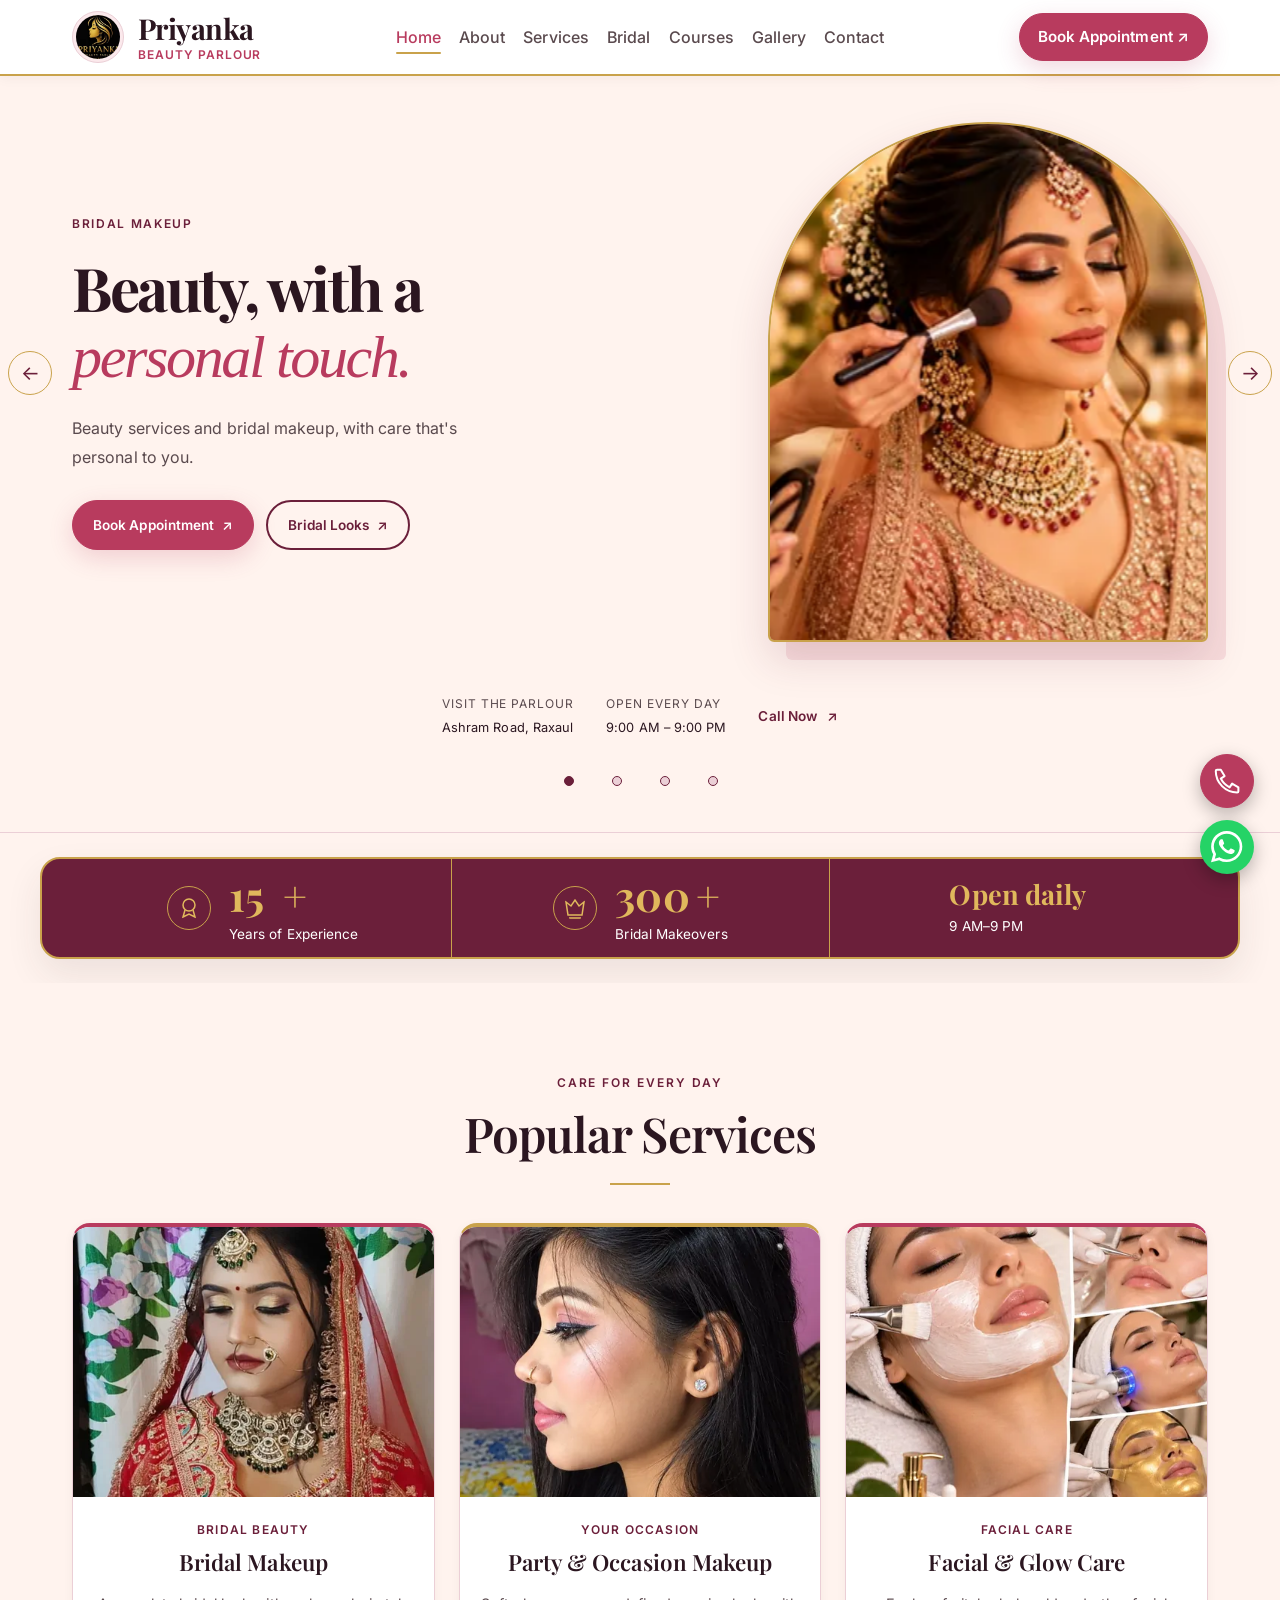
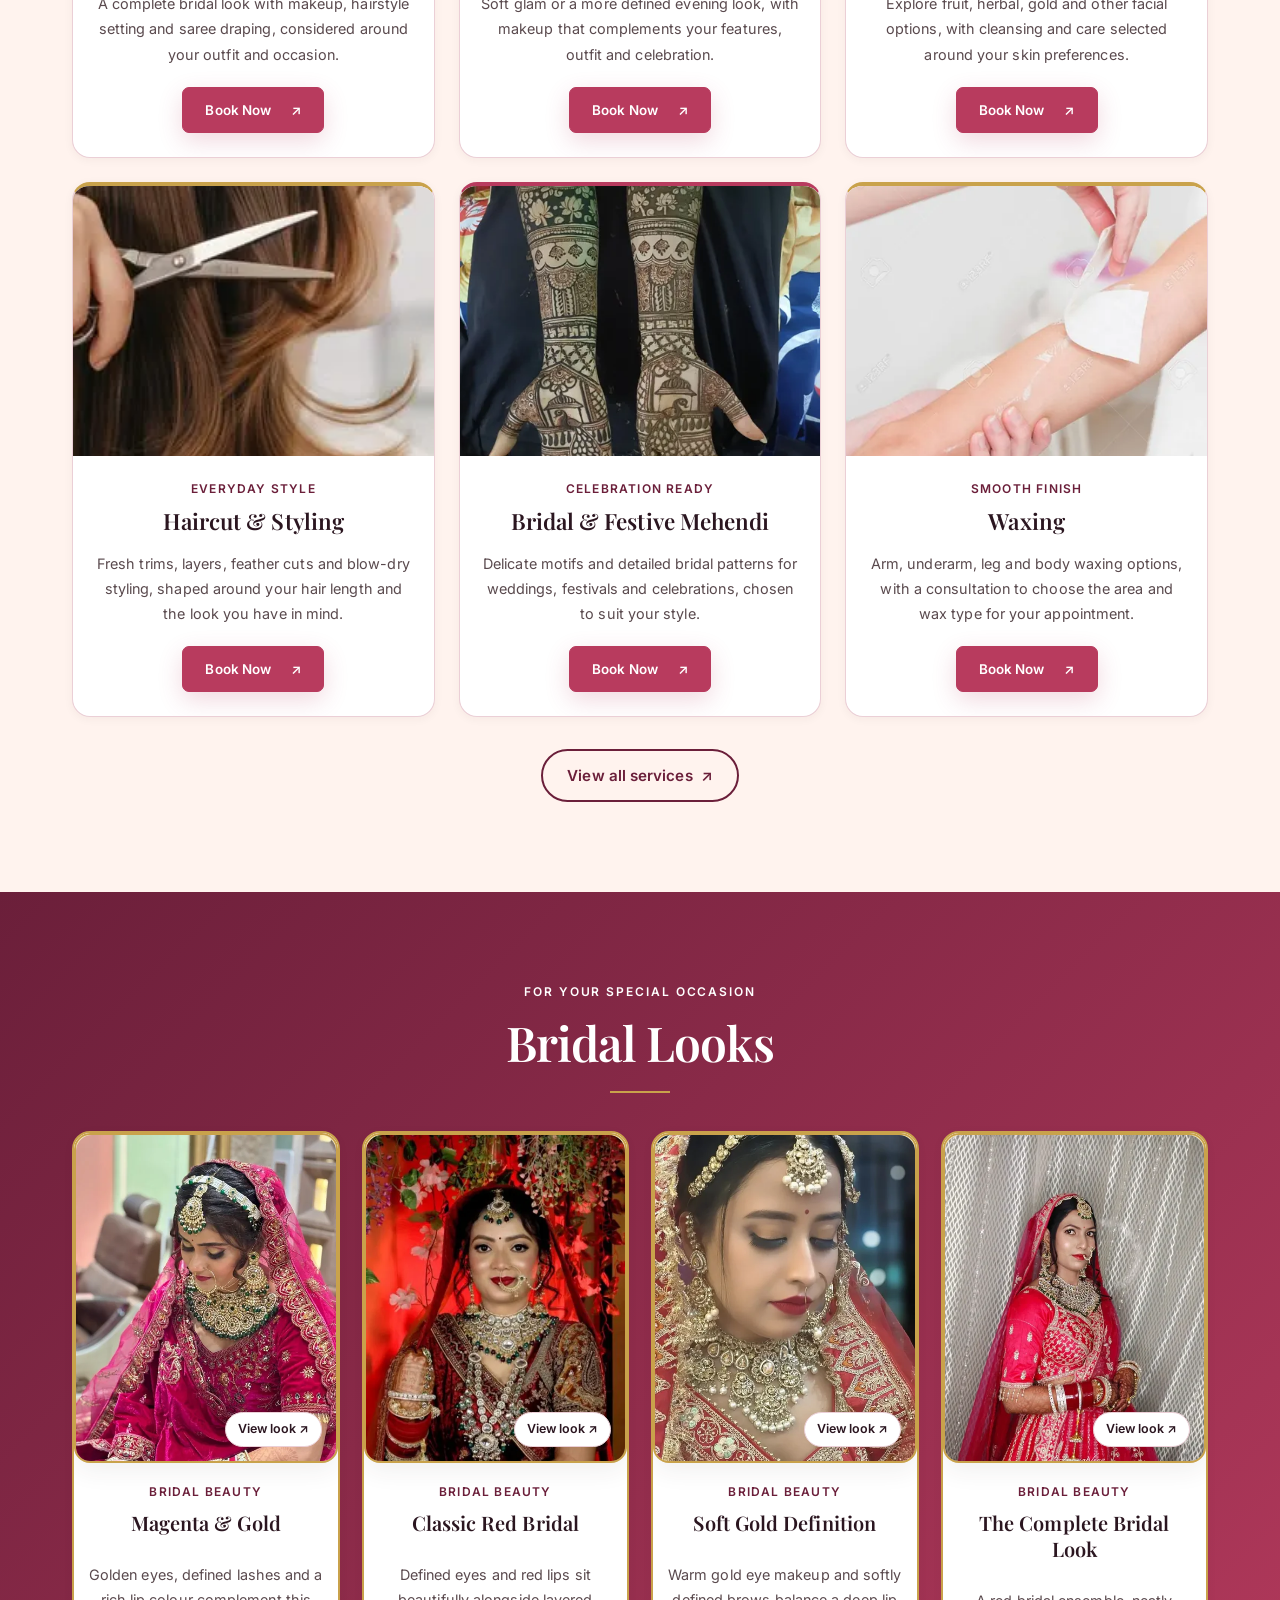
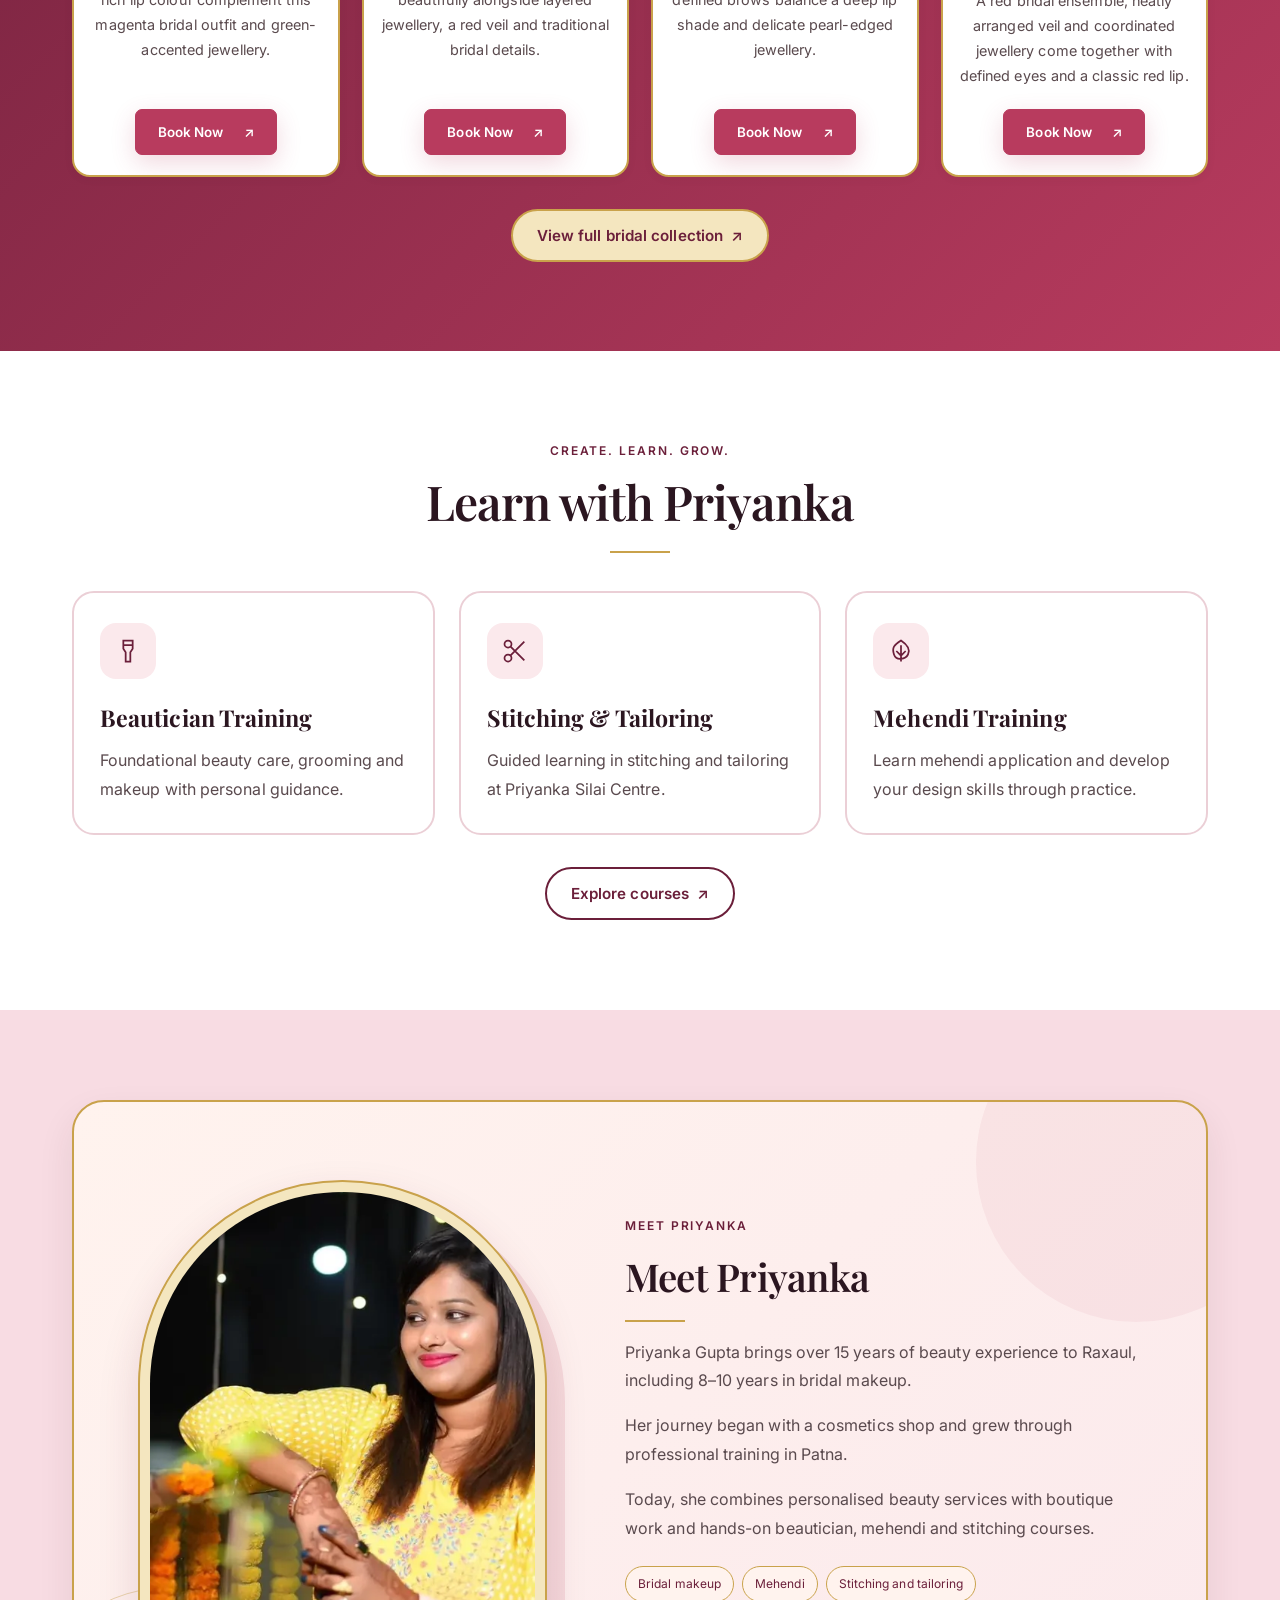
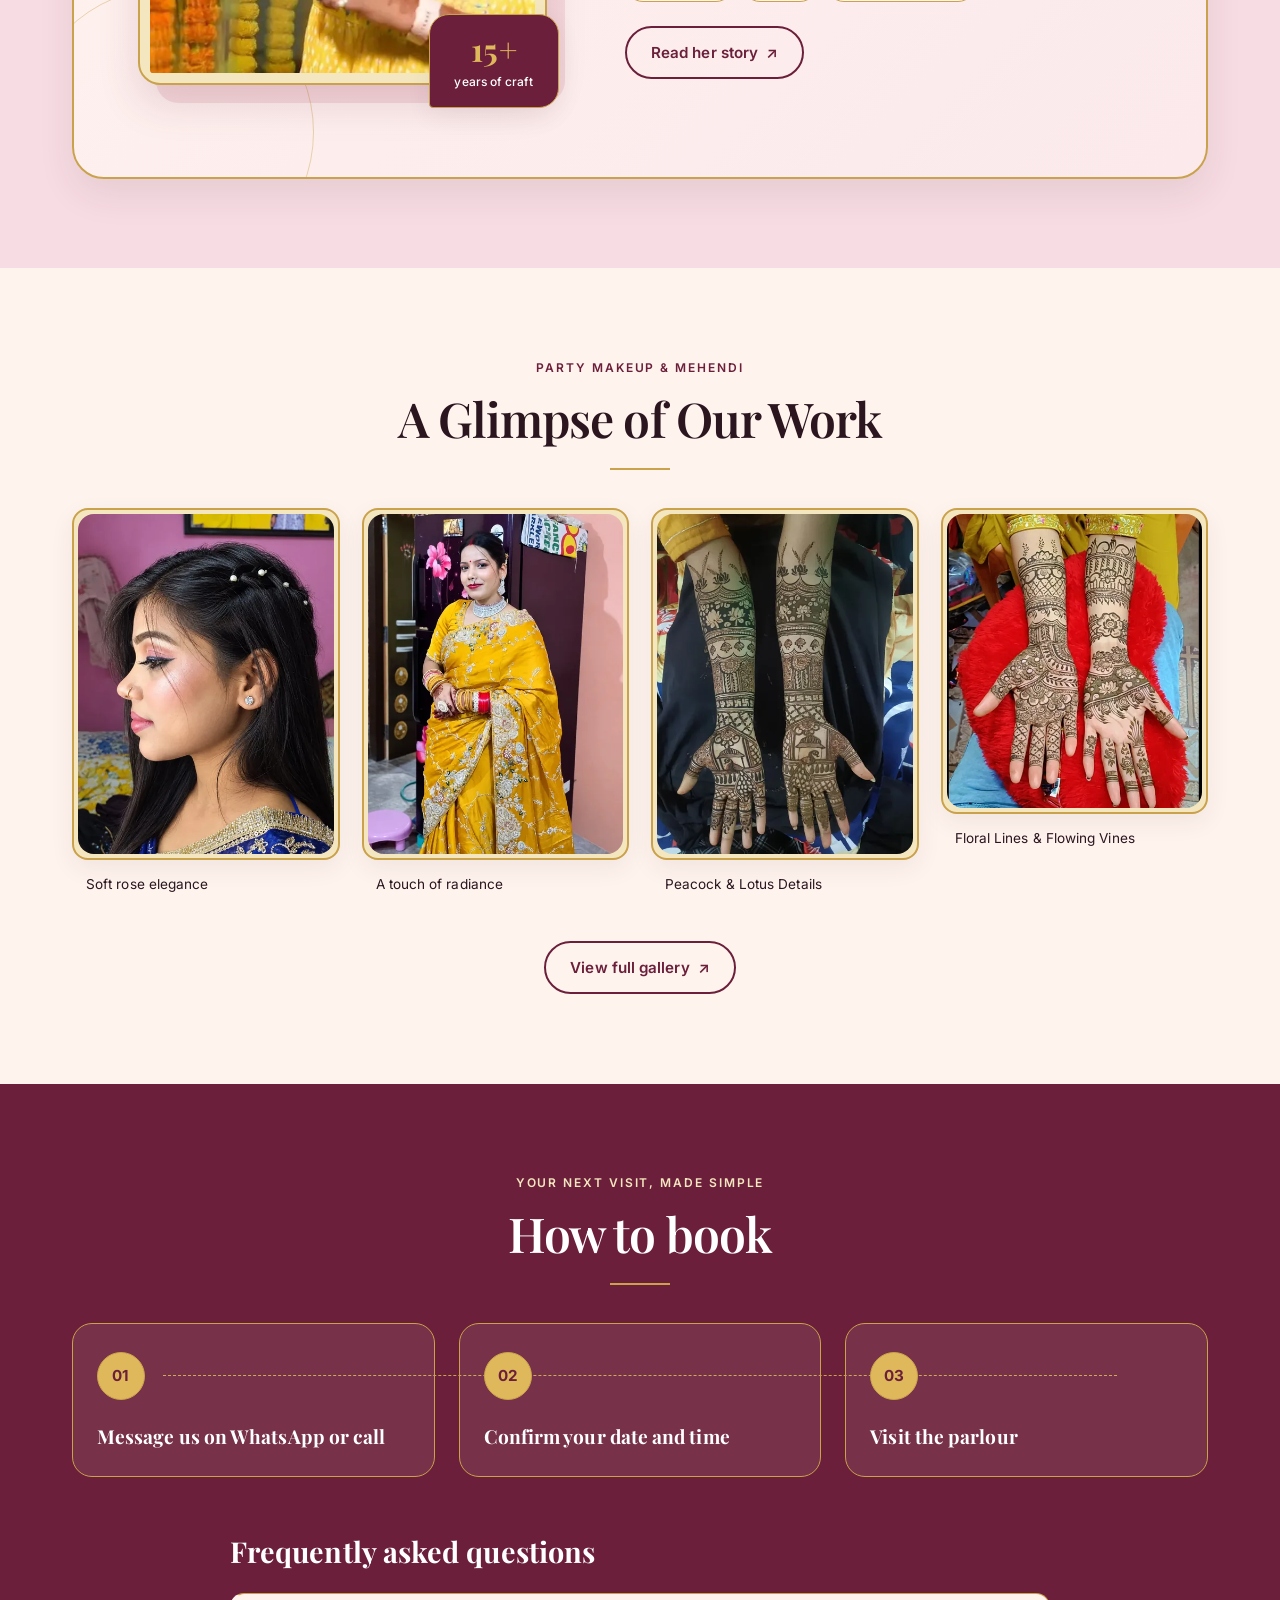
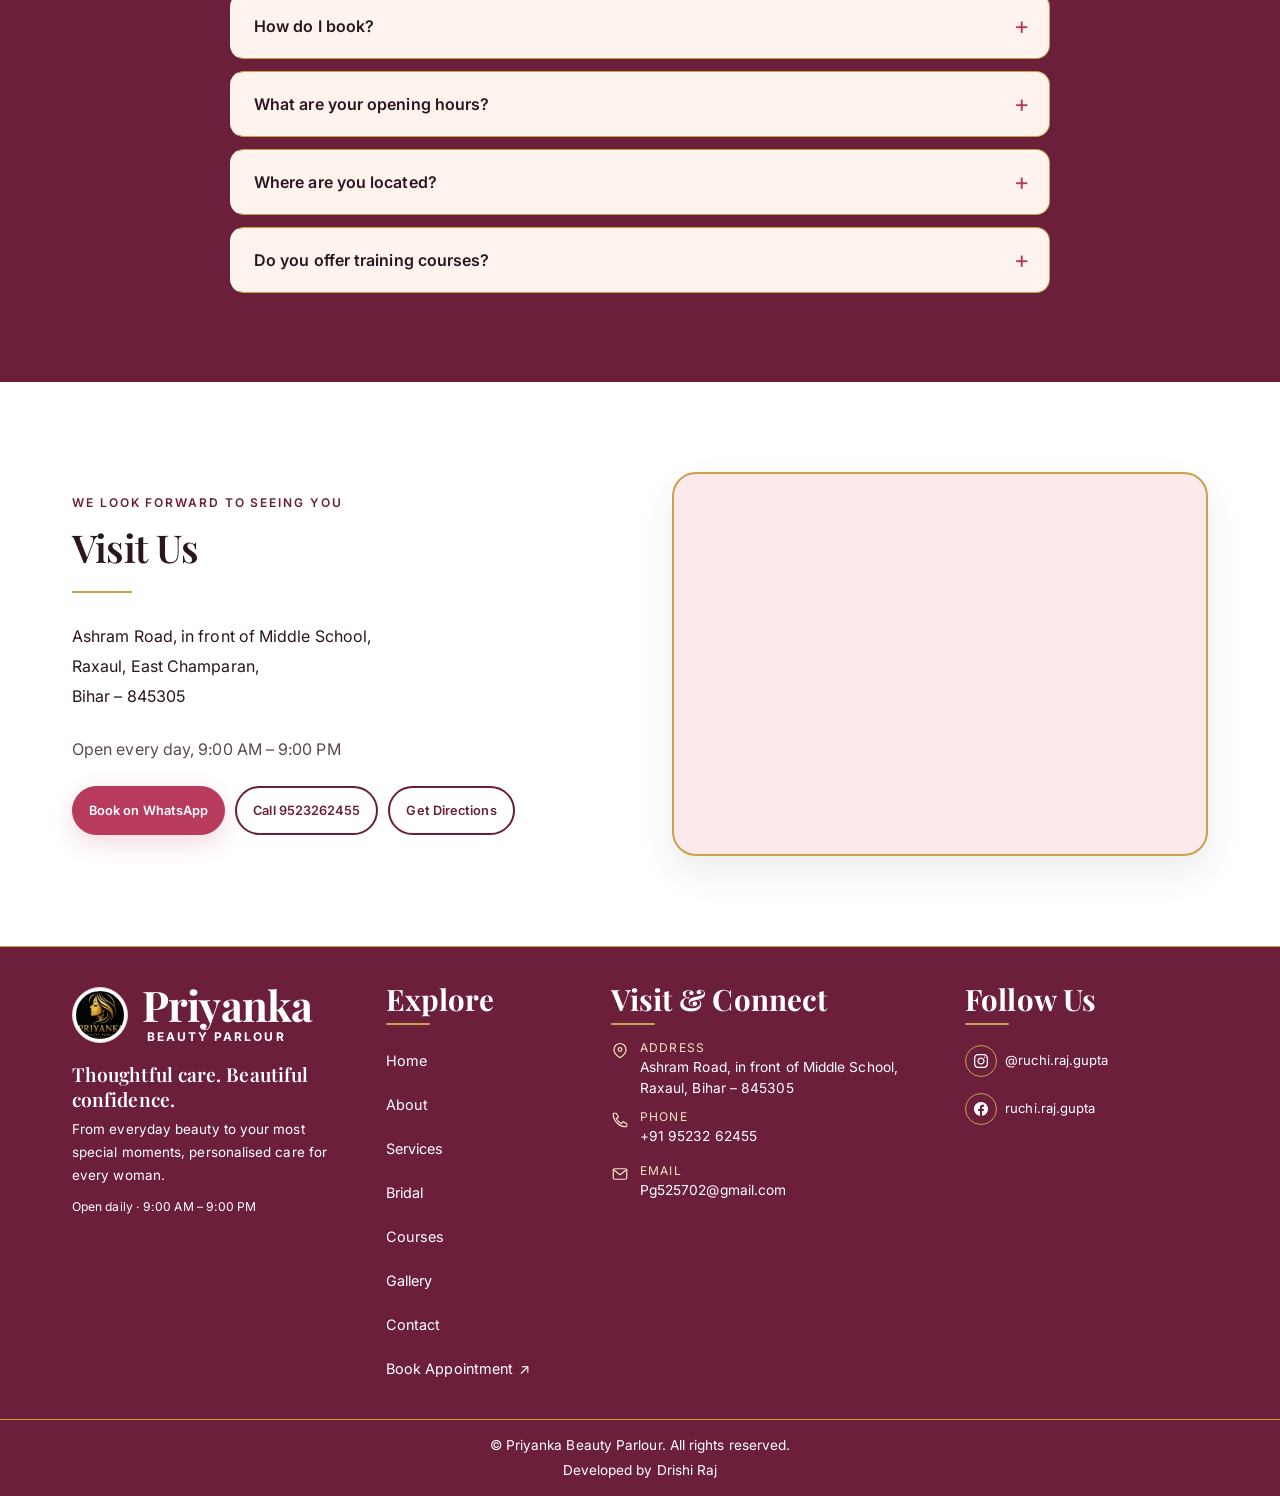
==== commit 8df6772f: "Phone Layout Changes Now everythings looks like Small" ====
--- a/index.html
+++ b/index.html
@@ -59,6 +59,7 @@
 }
   </script>
   <link rel="preload" as="image" href="images/optimized/hero-bridal-makeup-960w.webp" imagesrcset="images/optimized/hero-bridal-makeup-480w.webp 480w, images/optimized/hero-bridal-makeup-960w.webp 960w, images/optimized/hero-bridal-makeup-full.webp 1536w" imagesizes="(max-width: 700px) min(90vw, 400px), 440px" fetchpriority="high">
+  <link rel="stylesheet" href="css/phone.css">
 </head>
 <body class="home-page">
   <a class="skip-link" href="#main-content">Skip to content</a>
@@ -83,7 +84,7 @@
         <a href="contact.html" class="nav-link">Contact</a>
         <a href="index.html#booking" class="btn header-book nav-mobile-book">Book Appointment</a>
       </nav>
-      <a href="index.html#booking" class="btn header-book header-book-desktop">Book Appointment <span aria-hidden="true">&#8599;</span></a>
+      <a href="index.html#booking" class="btn header-book header-book-desktop"><span class="phone-hide">Book Appointment <span aria-hidden="true">&#8599;</span></span><span class="phone-only">Book</span></a>
       <button type="button" class="hamburger-btn" id="hamburgerBtn" aria-label="Open Navigation" aria-expanded="false" aria-controls="navMenu"><span></span><span></span><span></span></button>
     </div>
   </header>
@@ -94,7 +95,7 @@
     <article class="hero-slide is-active" data-hero-slide role="group" aria-roledescription="slide" aria-label="1 of 4">
       <div class="container hero-slide-layout">
         <div class="campaign-copy"><p class="hero-eyebrow">Bridal Makeup</p><h1 id="heroTitle">Beauty, with a<br><em>personal touch.</em></h1>
-          <p class="campaign-description">Beauty services and bridal makeup, with care that's personal to you.</p>
+          <p class="campaign-description"><span class="phone-hide">Beauty services and bridal makeup, with care that's personal to you.</span><span class="phone-only">Bridal makeup, with personal care.</span></p>
           <div class="campaign-buttons"><a href="#booking" class="btn btn-royal-gold">Book Appointment <span aria-hidden="true">&#8599;</span></a><a href="bridal.html" class="btn btn-gold-outline">Bridal Looks <span aria-hidden="true">&#8599;</span></a></div>
         </div><div class="hero-art hero-art--makeup"><div class="hero-image-motion"><img src="images/optimized/hero-bridal-makeup-960w.webp" alt="Bridal makeup being applied with a brush in a warmly lit salon." width="960" height="640" fetchpriority="high" srcset="images/optimized/hero-bridal-makeup-480w.webp 480w, images/optimized/hero-bridal-makeup-960w.webp 960w, images/optimized/hero-bridal-makeup-full.webp 1536w" sizes="(max-width: 700px) min(90vw, 400px), 440px" loading="eager" decoding="async"></div></div>
       </div>
@@ -102,7 +103,7 @@
     <article class="hero-slide" data-hero-slide role="group" aria-roledescription="slide" aria-label="2 of 4" aria-hidden="true" inert>
       <div class="container hero-slide-layout">
         <div class="campaign-copy"><p class="hero-eyebrow">Party Makeup and Mehendi</p><h2>Look radiant at<br><em>every celebration.</em></h2>
-          <p class="campaign-description">Party makeup and mehendi for your next celebration.</p>
+          <p class="campaign-description"><span class="phone-hide">Party makeup and mehendi for your next celebration.</span><span class="phone-only">Makeup and mehendi for celebrations.</span></p>
           <div class="campaign-buttons"><a href="#booking" class="btn btn-royal-gold">Book Appointment <span aria-hidden="true">&#8599;</span></a><a href="gallery.html" class="btn btn-gold-outline">View Gallery <span aria-hidden="true">&#8599;</span></a></div>
         </div><div class="hero-art hero-art--services"><div class="hero-image-motion"><picture><source media="(max-width: 768px)" srcset="images/optimized/hero-priyanka-services-mobile.webp"><img src="images/optimized/hero-priyanka-services-wide.webp" alt="Beauty portrait with softly styled hair and makeup" width="1600" height="533" loading="lazy" decoding="async"></picture></div></div>
       </div>
@@ -110,15 +111,15 @@
     <article class="hero-slide" data-hero-slide role="group" aria-roledescription="slide" aria-label="3 of 4" aria-hidden="true" inert>
       <div class="container hero-slide-layout">
         <div class="campaign-copy"><p class="hero-eyebrow">Professional Courses</p><h2>Learn beauty, mehendi and <em>stitching.</em></h2>
-          <p class="campaign-description">Explore beautician, mehendi and stitching courses with Priyanka.</p>
-          <div class="campaign-buttons"><a href="https://wa.me/919523262455" class="btn btn-royal-gold">Enquire on WhatsApp <span aria-hidden="true">&#8599;</span></a><a href="courses.html" class="btn btn-gold-outline">Explore Courses <span aria-hidden="true">&#8599;</span></a></div>
+          <p class="campaign-description"><span class="phone-hide">Explore beautician, mehendi and stitching courses with Priyanka.</span><span class="phone-only">Beauty, mehendi and stitching courses.</span></p>
+          <div class="campaign-buttons"><a href="https://wa.me/919523262455" class="btn btn-royal-gold"><span class="phone-hide">Enquire on WhatsApp</span><span class="phone-only">Book Appointment</span> <span aria-hidden="true">&#8599;</span></a><a href="courses.html" class="btn btn-gold-outline">Explore Courses <span aria-hidden="true">&#8599;</span></a></div>
         </div><div class="hero-art hero-art--wedding"><div class="hero-image-motion"><picture><source media="(max-width: 768px)" srcset="images/optimized/hero-priyanka-wedding-mobile.webp"><img src="images/optimized/hero-priyanka-wedding-wide.webp" alt="Bridal makeup with a pink outfit and traditional jewellery" width="1600" height="533" loading="lazy" decoding="async"></picture></div></div>
       </div>
     </article>
     <article class="hero-slide" data-hero-slide role="group" aria-roledescription="slide" aria-label="4 of 4" aria-hidden="true" inert>
       <div class="container hero-slide-layout">
         <div class="campaign-copy"><p class="hero-eyebrow">Haircut and Hair Styling</p><h2>Cuts and styles that suit <em>you.</em></h2>
-          <p class="campaign-description">Fresh trims, layers and styling for your next visit.</p>
+          <p class="campaign-description"><span class="phone-hide">Fresh trims, layers and styling for your next visit.</span><span class="phone-only">Fresh trims, layers and styling.</span></p>
           <div class="campaign-buttons"><a href="#booking" class="btn btn-royal-gold">Book Appointment <span aria-hidden="true">&#8599;</span></a><a href="services.html" class="btn btn-gold-outline">View Services <span aria-hidden="true">&#8599;</span></a></div>
         </div><div class="hero-art hero-art--hair"><div class="hero-image-motion"><img src="images/optimized/service-haircut-full.webp" alt="Long layered haircut and styling" width="236" height="420" srcset="images/optimized/service-haircut-full.webp 236w" sizes="208px" loading="lazy" decoding="async"></div></div>
       </div>
@@ -136,79 +137,80 @@
       <li><p><strong class="proof-daily">Open daily</strong><span class="proof-label">9 AM&ndash;9 PM</span></p></li></ul>
     </div>
   </section>
-<section class="home-summary-section " id="services" aria-labelledby="servicesTitle"><div class="container"><div class="section-header text-center"><p class="section-eyebrow">Care for every day</p><h2 class="section-title" id="servicesTitle">Popular Services</h2></div><div class="home-popular-grid"><article class="service-card">
+<section class="home-summary-section " id="services" aria-labelledby="servicesTitle"><div class="container"><div class="section-header text-center"><p class="section-eyebrow">Care for every day</p><h2 class="section-title" id="servicesTitle">Popular Services</h2><a class="phone-only phone-view-all" href="services.html">View all</a></div><div class="home-popular-grid"><article class="service-card">
               <button type="button" class="service-media service-media--bridal photo-trigger" data-photo data-gallery="home-services" data-full="images/optimized/gallery-3-full.webp" data-title="Bridal eye makeup and jewellery styling" aria-label="View photo: Bridal eye makeup and jewellery styling">
                 <img src="images/optimized/gallery-3-960w.webp" alt="Bridal eye makeup and jewellery styling" width="960" height="960" loading="lazy" decoding="async" srcset="images/optimized/gallery-3-480w.webp 480w, images/optimized/gallery-3-960w.webp 960w, images/optimized/gallery-3-full.webp 1024w" sizes="(max-width: 600px) calc(100vw - 32px), (max-width: 1100px) calc((100vw - 64px) / 2), 363px">
 
                 <span class="photo-zoom"><svg viewBox="0 0 24 24" aria-hidden="true" focusable="false"><circle cx="10.5" cy="10.5" r="6.5"/><path d="m16 16 5 5M10.5 7.5v6m-3-3h6"/></svg><span>View photo</span></span>
-              </button>
+              <span class="phone-only phone-service-badge" aria-hidden="true"><svg viewBox="0 0 24 24" fill="none" stroke="currentColor" stroke-width="1.6"><path d="m12 3 2.5 6.5L21 12l-6.5 2.5L12 21l-2.5-6.5L3 12l6.5-2.5Z"/></svg></span></button>
               <div class="service-content">
                 <p class="service-tag">Bridal beauty</p>
                 <h3 class="service-name">Bridal Makeup</h3>
                 <p class="service-desc">A complete bridal look with makeup, hairstyle setting and saree draping, considered around your outfit and occasion.</p>
-                <a href="https://wa.me/919523262455?text=Hello%20Priyanka%20Ji%2C%20I%20would%20like%20to%20book%20an%20appointment%20for%20Bridal%20Makeup.%20Please%20let%20me%20know%20your%20availability." class="service-book-link" data-service="Bridal Makeup" aria-label="Book Bridal Makeup" target="_blank" rel="noopener noreferrer">Book Now <span aria-hidden="true">&#8599;</span></a>
+                <a href="https://wa.me/919523262455?text=Hello%20Priyanka%20Ji%2C%20I%20would%20like%20to%20book%20an%20appointment%20for%20Bridal%20Makeup.%20Please%20let%20me%20know%20your%20availability." class="service-book-link" data-service="Bridal Makeup" aria-label="Book Bridal Makeup" target="_blank" rel="noopener noreferrer"><span class="phone-hide">Book Now</span><span class="phone-only">Book</span> <span aria-hidden="true">&#8599;</span></a>
               </div>
             </article><article class="service-card">
               <button type="button" class="service-media service-media--party-makeup photo-trigger" data-photo data-gallery="home-services" data-full="images/optimized/party-makeup-rose-eyes-full.webp" data-title="Soft rose elegance" aria-label="View photo: Rose eye makeup with winged liner and pearl hair accents">
                 <img src="images/optimized/party-makeup-rose-eyes-960w.webp" alt="Rose eye makeup with winged liner and pearl hair accents" width="960" height="1280" loading="lazy" decoding="async" srcset="images/optimized/party-makeup-rose-eyes-480w.webp 480w, images/optimized/party-makeup-rose-eyes-960w.webp 960w, images/optimized/party-makeup-rose-eyes-full.webp 1086w" sizes="(max-width: 600px) calc(100vw - 32px), (max-width: 1100px) calc((100vw - 64px) / 2), 363px">
 
                 <span class="photo-zoom"><svg viewBox="0 0 24 24" aria-hidden="true" focusable="false"><circle cx="10.5" cy="10.5" r="6.5"/><path d="m16 16 5 5M10.5 7.5v6m-3-3h6"/></svg><span>View photo</span></span>
-              </button>
+              <span class="phone-only phone-service-badge" aria-hidden="true"><svg viewBox="0 0 24 24" fill="none" stroke="currentColor" stroke-width="1.6"><path d="m12 3 2.5 6.5L21 12l-6.5 2.5L12 21l-2.5-6.5L3 12l6.5-2.5Z"/></svg></span></button>
               <div class="service-content">
                 <p class="service-tag">Your occasion</p>
                 <h3 class="service-name">Party &amp; Occasion Makeup</h3>
                 <p class="service-desc">Soft glam or a more defined evening look, with makeup that complements your features, outfit and celebration.</p>
-                <a href="https://wa.me/919523262455?text=Hello%20Priyanka%20Ji%2C%20I%20would%20like%20to%20book%20an%20appointment%20for%20Party%20Makeup.%20Please%20let%20me%20know%20your%20availability." class="service-book-link" data-service="Party Makeup" aria-label="Book Party &amp; Occasion Makeup" target="_blank" rel="noopener noreferrer">Book Now <span aria-hidden="true">&#8599;</span></a>
+                <a href="https://wa.me/919523262455?text=Hello%20Priyanka%20Ji%2C%20I%20would%20like%20to%20book%20an%20appointment%20for%20Party%20Makeup.%20Please%20let%20me%20know%20your%20availability." class="service-book-link" data-service="Party Makeup" aria-label="Book Party &amp; Occasion Makeup" target="_blank" rel="noopener noreferrer"><span class="phone-hide">Book Now</span><span class="phone-only">Book</span> <span aria-hidden="true">&#8599;</span></a>
               </div>
             </article><article class="service-card">
               <button type="button" class="service-media service-media--facial photo-trigger" data-photo data-gallery="home-services" data-full="images/optimized/service-facial-full.webp" data-title="Facial cleansing and skincare treatments" aria-label="View photo: Facial cleansing and skincare treatments">
                 <img src="images/optimized/service-facial-736w.webp" alt="Facial cleansing and skincare treatments" width="736" height="1104" loading="lazy" decoding="async" srcset="images/optimized/service-facial-480w.webp 480w, images/optimized/service-facial-full.webp 736w" sizes="(max-width: 600px) calc(100vw - 32px), (max-width: 1100px) calc((100vw - 64px) / 2), 363px">
 
                 <span class="photo-zoom"><svg viewBox="0 0 24 24" aria-hidden="true" focusable="false"><circle cx="10.5" cy="10.5" r="6.5"/><path d="m16 16 5 5M10.5 7.5v6m-3-3h6"/></svg><span>View photo</span></span>
-              </button>
+              <span class="phone-only phone-service-badge" aria-hidden="true"><svg viewBox="0 0 24 24" fill="none" stroke="currentColor" stroke-width="1.6"><path d="m12 3 2.5 6.5L21 12l-6.5 2.5L12 21l-2.5-6.5L3 12l6.5-2.5Z"/></svg></span></button>
               <div class="service-content">
                 <p class="service-tag">Facial care</p>
                 <h3 class="service-name">Facial &amp; Glow Care</h3>
                 <p class="service-desc">Explore fruit, herbal, gold and other facial options, with cleansing and care selected around your skin preferences.</p>
-                <a href="https://wa.me/919523262455?text=Hello%20Priyanka%20Ji%2C%20I%20would%20like%20to%20book%20an%20appointment%20for%20Facial%20%26%20Skin%20Glow.%20Please%20let%20me%20know%20your%20availability." class="service-book-link" data-service="Facial &amp; Skin Glow" aria-label="Book Facial &amp; Glow Care" target="_blank" rel="noopener noreferrer">Book Now <span aria-hidden="true">&#8599;</span></a>
+                <a href="https://wa.me/919523262455?text=Hello%20Priyanka%20Ji%2C%20I%20would%20like%20to%20book%20an%20appointment%20for%20Facial%20%26%20Skin%20Glow.%20Please%20let%20me%20know%20your%20availability." class="service-book-link" data-service="Facial &amp; Skin Glow" aria-label="Book Facial &amp; Glow Care" target="_blank" rel="noopener noreferrer"><span class="phone-hide">Book Now</span><span class="phone-only">Book</span> <span aria-hidden="true">&#8599;</span></a>
               </div>
             </article><article class="service-card">
               <button type="button" class="service-media service-media--haircut photo-trigger" data-photo data-gallery="home-services" data-full="images/optimized/service-haircut-full.webp" data-title="Long layered haircut and styling" aria-label="View photo: Long layered haircut and styling">
                 <img src="images/optimized/service-haircut-236w.webp" alt="Long layered haircut and styling" width="236" height="420" loading="lazy" decoding="async" srcset="images/optimized/service-haircut-full.webp 236w" sizes="(max-width: 600px) calc(100vw - 32px), (max-width: 1100px) calc((100vw - 64px) / 2), 363px">
 
                 <span class="photo-zoom"><svg viewBox="0 0 24 24" aria-hidden="true" focusable="false"><circle cx="10.5" cy="10.5" r="6.5"/><path d="m16 16 5 5M10.5 7.5v6m-3-3h6"/></svg><span>View photo</span></span>
-              </button>
+              <span class="phone-only phone-service-badge" aria-hidden="true"><svg viewBox="0 0 24 24" fill="none" stroke="currentColor" stroke-width="1.6"><path d="m12 3 2.5 6.5L21 12l-6.5 2.5L12 21l-2.5-6.5L3 12l6.5-2.5Z"/></svg></span></button>
               <div class="service-content">
                 <p class="service-tag">Everyday style</p>
                 <h3 class="service-name">Haircut &amp; Styling</h3>
                 <p class="service-desc">Fresh trims, layers, feather cuts and blow-dry styling, shaped around your hair length and the look you have in mind.</p>
-                <a href="https://wa.me/919523262455?text=Hello%20Priyanka%20Ji%2C%20I%20would%20like%20to%20book%20an%20appointment%20for%20Haircut%20%26%20Styling.%20Please%20let%20me%20know%20your%20availability." class="service-book-link" data-service="Haircut &amp; Styling" aria-label="Book Haircut &amp; Styling" target="_blank" rel="noopener noreferrer">Book Now <span aria-hidden="true">&#8599;</span></a>
+                <a href="https://wa.me/919523262455?text=Hello%20Priyanka%20Ji%2C%20I%20would%20like%20to%20book%20an%20appointment%20for%20Haircut%20%26%20Styling.%20Please%20let%20me%20know%20your%20availability." class="service-book-link" data-service="Haircut &amp; Styling" aria-label="Book Haircut &amp; Styling" target="_blank" rel="noopener noreferrer"><span class="phone-hide">Book Now</span><span class="phone-only">Book</span> <span aria-hidden="true">&#8599;</span></a>
               </div>
             </article><article class="service-card">
               <button type="button" class="service-media service-media--mehendi photo-trigger" data-photo data-gallery="home-services" data-full="images/optimized/mehendi-peacock-lotus-full.webp" data-title="Detailed bridal mehendi designs on hands" aria-label="View photo: Detailed bridal mehendi designs on hands">
                 <img src="images/optimized/mehendi-peacock-lotus-867w.webp" alt="Peacock motifs, lotus flowers and layered ornamental bands across the palms and forearms." width="867" height="1156" loading="lazy" decoding="async" srcset="images/optimized/mehendi-peacock-lotus-480w.webp 480w, images/optimized/mehendi-peacock-lotus-full.webp 867w" sizes="(max-width: 600px) calc(100vw - 32px), (max-width: 1100px) calc((100vw - 64px) / 2), 363px">
 
                 <span class="photo-zoom"><svg viewBox="0 0 24 24" aria-hidden="true" focusable="false"><circle cx="10.5" cy="10.5" r="6.5"/><path d="m16 16 5 5M10.5 7.5v6m-3-3h6"/></svg><span>View photo</span></span>
-              </button>
+              <span class="phone-only phone-service-badge" aria-hidden="true"><svg viewBox="0 0 24 24" fill="none" stroke="currentColor" stroke-width="1.6"><path d="m12 3 2.5 6.5L21 12l-6.5 2.5L12 21l-2.5-6.5L3 12l6.5-2.5Z"/></svg></span></button>
               <div class="service-content">
                 <p class="service-tag">Celebration ready</p>
                 <h3 class="service-name">Bridal &amp; Festive Mehendi</h3>
                 <p class="service-desc">Delicate motifs and detailed bridal patterns for weddings, festivals and celebrations, chosen to suit your style.</p>
-                <a href="https://wa.me/919523262455?text=Hello%20Priyanka%20Ji%2C%20I%20would%20like%20to%20book%20an%20appointment%20for%20Mehendi.%20Please%20let%20me%20know%20your%20availability." class="service-book-link" data-service="Mehendi" aria-label="Book Bridal &amp; Festive Mehendi" target="_blank" rel="noopener noreferrer">Book Now <span aria-hidden="true">&#8599;</span></a>
+                <a href="https://wa.me/919523262455?text=Hello%20Priyanka%20Ji%2C%20I%20would%20like%20to%20book%20an%20appointment%20for%20Mehendi.%20Please%20let%20me%20know%20your%20availability." class="service-book-link" data-service="Mehendi" aria-label="Book Bridal &amp; Festive Mehendi" target="_blank" rel="noopener noreferrer"><span class="phone-hide">Book Now</span><span class="phone-only">Book</span> <span aria-hidden="true">&#8599;</span></a>
               </div>
             </article><article class="service-card">
               <button type="button" class="service-media service-media--waxing photo-trigger" data-photo data-gallery="home-services" data-full="images/optimized/service-waxing-full.webp" data-title="Arm waxing treatment" aria-label="View photo: Arm waxing treatment">
                 <img src="images/optimized/service-waxing-736w.webp" alt="Arm waxing treatment" width="736" height="736" loading="lazy" decoding="async" srcset="images/optimized/service-waxing-480w.webp 480w, images/optimized/service-waxing-full.webp 736w" sizes="(max-width: 600px) calc(100vw - 32px), (max-width: 1100px) calc((100vw - 64px) / 2), 363px">
 
                 <span class="photo-zoom"><svg viewBox="0 0 24 24" aria-hidden="true" focusable="false"><circle cx="10.5" cy="10.5" r="6.5"/><path d="m16 16 5 5M10.5 7.5v6m-3-3h6"/></svg><span>View photo</span></span>
-              </button>
+              <span class="phone-only phone-service-badge" aria-hidden="true"><svg viewBox="0 0 24 24" fill="none" stroke="currentColor" stroke-width="1.6"><path d="m12 3 2.5 6.5L21 12l-6.5 2.5L12 21l-2.5-6.5L3 12l6.5-2.5Z"/></svg></span></button>
               <div class="service-content">
                 <p class="service-tag">Smooth finish</p>
                 <h3 class="service-name">Waxing</h3>
                 <p class="service-desc">Arm, underarm, leg and body waxing options, with a consultation to choose the area and wax type for your appointment.</p>
-                <a href="https://wa.me/919523262455?text=Hello%20Priyanka%20Ji%2C%20I%20would%20like%20to%20book%20an%20appointment%20for%20Waxing.%20Please%20let%20me%20know%20your%20availability." class="service-book-link" data-service="Waxing" aria-label="Book Waxing" target="_blank" rel="noopener noreferrer">Book Now <span aria-hidden="true">&#8599;</span></a>
+                <a href="https://wa.me/919523262455?text=Hello%20Priyanka%20Ji%2C%20I%20would%20like%20to%20book%20an%20appointment%20for%20Waxing.%20Please%20let%20me%20know%20your%20availability." class="service-book-link" data-service="Waxing" aria-label="Book Waxing" target="_blank" rel="noopener noreferrer"><span class="phone-hide">Book Now</span><span class="phone-only">Book</span> <span aria-hidden="true">&#8599;</span></a>
               </div>
             </article></div><div class="home-section-link"><a class="btn btn-gold-outline" href="services.html">View all services <span aria-hidden="true">&#8599;</span></a></div></div></section>
+<aside class="phone-only phone-book-banner"><p>Book on WhatsApp</p><a class="btn" href="https://wa.me/919523262455">Message us <span aria-hidden="true">&#8599;</span></a></aside>
 <section class="home-summary-section " id="bridal" aria-labelledby="bridalTitle"><div class="container"><div class="section-header text-center"><p class="section-eyebrow">For your special occasion</p><h2 class="section-title" id="bridalTitle">Bridal Looks</h2></div><div class="home-bridal-grid"><article class="service-card bridal-look">
           <button type="button" class="service-media bridal-look-photo photo-trigger morph-photo" data-photo data-gallery="home-bridal-teaser" data-full="images/optimized/bridal-magenta-gold-full.webp" data-title="Magenta &amp; Gold" aria-label="View bridal photo: Magenta &amp; Gold">
             <img src="images/optimized/bridal-magenta-gold-960w.webp" alt="Golden eyes, defined lashes and a rich lip colour complement this magenta bridal outfit and green-accented jewellery." width="960" height="1280" loading="lazy" decoding="async" srcset="images/optimized/bridal-magenta-gold-480w.webp 480w, images/optimized/bridal-magenta-gold-full.webp 960w" sizes="(max-width: 600px) calc(100vw - 32px), (max-width: 1100px) calc((100vw - 64px) / 2), 269px">
@@ -254,15 +256,15 @@
             <a class="service-book-link" href="https://wa.me/919523262455?text=Hello%20Priyanka%20Ji%2C%20I%20would%20like%20to%20book%20an%20appointment%20for%20Bridal%20Makeup.%20Please%20let%20me%20know%20your%20availability." data-service="Bridal Makeup" aria-label="Book bridal makeup inspired by The Complete Bridal Look" target="_blank" rel="noopener noreferrer">Book Now <span aria-hidden="true">&#8599;</span></a>
           </div>
         </article></div><div class="home-section-link"><a class="btn btn-gold-outline" href="bridal.html">View full bridal collection <span aria-hidden="true">&#8599;</span></a></div></div></section>
-<section class="home-summary-section " id="learn" aria-labelledby="learnTitle"><div class="container"><div class="section-header text-center"><p class="section-eyebrow">Create. Learn. Grow.</p><h2 class="section-title" id="learnTitle">Learn with Priyanka</h2></div><div class="home-course-grid"><article><span class="course-icon" aria-hidden="true"><svg viewBox="0 0 24 24" fill="none" stroke="currentColor" stroke-width="1.5"><path d="M8 3h8v7l-2 3v8h-4v-8l-2-3Z M8 7h8"/></svg></span><h3>Beautician Training</h3><p>Foundational beauty care, grooming and makeup with personal guidance.</p></article><article><span class="course-icon" aria-hidden="true"><svg viewBox="0 0 24 24" fill="none" stroke="currentColor" stroke-width="1.5"><circle cx="6" cy="6" r="3"/><circle cx="6" cy="18" r="3"/><path d="m8 8 12 12M8 16 20 4"/></svg></span><h3>Stitching &amp; Tailoring</h3><p>Guided learning in stitching and tailoring at Priyanka Silai Centre.</p></article><article><span class="course-icon" aria-hidden="true"><svg viewBox="0 0 24 24" fill="none" stroke="currentColor" stroke-width="1.5"><path d="M12 3c6 4 8 8 6 12s-10 6-12 0S6 7 12 3Z M12 7v14M8 12l4 4 4-4"/></svg></span><h3>Mehendi Training</h3><p>Learn mehendi application and develop your design skills through practice.</p></article></div><div class="home-section-link"><a class="btn btn-gold-outline" href="courses.html">Explore courses <span aria-hidden="true">&#8599;</span></a></div></div></section>
-<section class="home-summary-section" id="meet-priyanka" aria-labelledby="meetTitle"><div class="container"><div class="home-owner"><span class="owner-circle" aria-hidden="true"></span><span class="owner-ring" aria-hidden="true"></span><div class="owner-portrait" data-reveal="slide-left"><div class="owner-frame" aria-hidden="true"></div><div class="owner-photo"><img src="images/optimized/about/owner-yellow-portrait-960w.webp" alt="Priyanka Gupta in a yellow outfit at a celebration" width="960" height="637" loading="lazy" decoding="async" srcset="images/optimized/about/owner-yellow-portrait-480w.webp 480w, images/optimized/about/owner-yellow-portrait-960w.webp 960w, images/optimized/about/owner-yellow-portrait-full.webp 1241w" sizes="(max-width: 767px) calc(100vw - 32px), (max-width: 1200px) 46vw, 560px"></div><span class="owner-badge">15+ <span>years of craft</span></span></div><div class="owner-copy" data-reveal="slide-right"><p class="section-eyebrow">Meet Priyanka</p><h2 class="section-title" id="meetTitle">Meet Priyanka</h2><p>Priyanka Gupta brings over 15 years of beauty experience to Raxaul, including 8&ndash;10 years in bridal makeup.</p><p>Her journey began with a cosmetics shop and grew through professional training in Patna.</p><p>Today, she combines personalised beauty services with boutique work and hands-on beautician, mehendi and stitching courses.</p><ul class="owner-chips" aria-label="Areas of craft"><li>Bridal makeup</li><li>Mehendi</li><li>Stitching and tailoring</li></ul><a class="btn btn-gold-outline" href="about.html">Read her story <span aria-hidden="true">&#8599;</span></a></div></div></div></section>
-<section class="home-summary-section " id="gallery" aria-labelledby="galleryTitle"><div class="container"><div class="section-header text-center"><p class="section-eyebrow">Party makeup & mehendi</p><h2 class="section-title" id="galleryTitle">A Glimpse of Our Work</h2></div><div class="home-gallery-grid"><figure class="portfolio-item"><button type="button" class="portfolio-photo photo-trigger morph-photo" data-photo data-gallery="home-gallery" data-full="images/optimized/party-makeup-rose-eyes-full.webp" data-title="Soft rose elegance" aria-label="View photo: Soft rose elegance"><img src="images/optimized/party-makeup-rose-eyes-960w.webp" alt="Rose eye makeup with winged liner and pearl hair accents" width="960" height="1280" loading="lazy" decoding="async" srcset="images/optimized/party-makeup-rose-eyes-480w.webp 480w, images/optimized/party-makeup-rose-eyes-960w.webp 960w, images/optimized/party-makeup-rose-eyes-full.webp 1086w" sizes="(max-width: 600px) calc(100vw - 32px), (max-width: 1000px) calc((100vw - 64px) / 3), 176px"><span class="course-photo-hint" aria-hidden="true">View photo &#8599;</span></button><figcaption>Soft rose elegance</figcaption></figure><figure class="portfolio-item"><button type="button" class="portfolio-photo photo-trigger morph-photo" data-photo data-gallery="home-gallery" data-full="images/optimized/party-makeup-yellow-saree-full.webp" data-title="A touch of radiance" aria-label="View photo: A touch of radiance"><img src="images/optimized/party-makeup-yellow-saree-960w.webp" alt="Defined eye makeup and berry lips paired with a yellow saree" width="960" height="1280" loading="lazy" decoding="async" srcset="images/optimized/party-makeup-yellow-saree-480w.webp 480w, images/optimized/party-makeup-yellow-saree-960w.webp 960w, images/optimized/party-makeup-yellow-saree-full.webp 1086w" sizes="(max-width: 600px) calc(100vw - 32px), (max-width: 1000px) calc((100vw - 64px) / 3), 176px"><span class="course-photo-hint" aria-hidden="true">View photo &#8599;</span></button><figcaption>A touch of radiance</figcaption></figure><figure class="portfolio-item"><button type="button" class="portfolio-photo photo-trigger morph-photo" data-photo data-gallery="home-gallery" data-full="images/optimized/mehendi-peacock-lotus-full.webp" data-title="Peacock &amp; Lotus Details" aria-label="View photo: Peacock &amp; Lotus Details"><img src="images/optimized/mehendi-peacock-lotus-867w.webp" alt="Peacock motifs, lotus flowers and layered ornamental bands across the palms and forearms." width="867" height="1156" loading="lazy" decoding="async" srcset="images/optimized/mehendi-peacock-lotus-480w.webp 480w, images/optimized/mehendi-peacock-lotus-full.webp 867w" sizes="(max-width: 600px) calc(100vw - 32px), (max-width: 1000px) calc((100vw - 64px) / 3), 176px"><span class="course-photo-hint" aria-hidden="true">View photo &#8599;</span></button><figcaption>Peacock &amp; Lotus Details</figcaption></figure><figure class="portfolio-item"><button type="button" class="portfolio-photo photo-trigger morph-photo" data-photo data-gallery="home-gallery" data-full="images/optimized/mehendi-floral-vines-full.webp" data-title="Floral Lines &amp; Flowing Vines" aria-label="View photo: Floral Lines &amp; Flowing Vines"><img src="images/optimized/mehendi-floral-vines-936w.webp" alt="A mix of floral patterns, leafy trails and open spaces brings a lighter rhythm to these detailed hands." width="936" height="1079" loading="lazy" decoding="async" srcset="images/optimized/mehendi-floral-vines-480w.webp 480w, images/optimized/mehendi-floral-vines-full.webp 936w" sizes="(max-width: 600px) calc(100vw - 32px), (max-width: 1000px) calc((100vw - 64px) / 3), 176px"><span class="course-photo-hint" aria-hidden="true">View photo &#8599;</span></button><figcaption>Floral Lines &amp; Flowing Vines</figcaption></figure></div><div class="home-section-link"><a class="btn btn-gold-outline" href="gallery.html">View full gallery <span aria-hidden="true">&#8599;</span></a></div></div></section>
-<section class="home-summary-section" id="how-to-book" aria-labelledby="howTitle"><div class="container"><div class="section-header text-center"><p class="section-eyebrow">Your next visit, made simple</p><h2 class="section-title" id="howTitle">How to book</h2></div><ol class="course-steps"><li><span aria-hidden="true">01</span><h3>Message us on WhatsApp or call</h3></li><li><span aria-hidden="true">02</span><h3>Confirm your date and time</h3></li><li><span aria-hidden="true">03</span><h3>Visit the parlour</h3></li></ol><div class="home-faq"><h3>Frequently asked questions</h3>
+<section class="home-summary-section " id="learn" aria-labelledby="learnTitle"><div class="container"><div class="section-header text-center"><p class="section-eyebrow">Create. Learn. Grow.</p><h2 class="section-title" id="learnTitle">Learn with Priyanka</h2></div><div class="home-course-grid"><article><span class="course-icon" aria-hidden="true"><svg viewBox="0 0 24 24" fill="none" stroke="currentColor" stroke-width="1.5"><path d="M8 3h8v7l-2 3v8h-4v-8l-2-3Z M8 7h8"/></svg></span><h3>Beautician Training</h3><p><span class="phone-hide">Foundational beauty care, grooming and makeup with personal guidance.</span><span class="phone-only">Beauty care and makeup with personal guidance.</span></p></article><article><span class="course-icon" aria-hidden="true"><svg viewBox="0 0 24 24" fill="none" stroke="currentColor" stroke-width="1.5"><circle cx="6" cy="6" r="3"/><circle cx="6" cy="18" r="3"/><path d="m8 8 12 12M8 16 20 4"/></svg></span><h3>Stitching &amp; Tailoring</h3><p><span class="phone-hide">Guided learning in stitching and tailoring at Priyanka Silai Centre.</span><span class="phone-only">Guided stitching and tailoring practice.</span></p></article><article><span class="course-icon" aria-hidden="true"><svg viewBox="0 0 24 24" fill="none" stroke="currentColor" stroke-width="1.5"><path d="M12 3c6 4 8 8 6 12s-10 6-12 0S6 7 12 3Z M12 7v14M8 12l4 4 4-4"/></svg></span><h3>Mehendi Training</h3><p><span class="phone-hide">Learn mehendi application and develop your design skills through practice.</span><span class="phone-only">Mehendi application and design practice.</span></p></article></div><div class="home-section-link"><a class="btn btn-gold-outline" href="courses.html">Explore courses <span aria-hidden="true">&#8599;</span></a></div></div></section>
+<section class="home-summary-section" id="meet-priyanka" aria-labelledby="meetTitle"><div class="container"><div class="home-owner"><span class="owner-circle" aria-hidden="true"></span><span class="owner-ring" aria-hidden="true"></span><div class="owner-portrait" data-reveal="slide-left"><div class="owner-frame" aria-hidden="true"></div><div class="owner-photo"><img src="images/optimized/about/owner-yellow-portrait-960w.webp" alt="Priyanka Gupta in a yellow outfit at a celebration" width="960" height="637" loading="lazy" decoding="async" srcset="images/optimized/about/owner-yellow-portrait-480w.webp 480w, images/optimized/about/owner-yellow-portrait-960w.webp 960w, images/optimized/about/owner-yellow-portrait-full.webp 1241w" sizes="(max-width: 767px) calc(100vw - 32px), (max-width: 1200px) 46vw, 560px"></div><span class="owner-badge">15+ <span>years of craft</span></span></div><div class="owner-copy" data-reveal="slide-right"><p class="section-eyebrow">Meet Priyanka</p><h2 class="section-title" id="meetTitle">Meet Priyanka</h2><p><span class="phone-hide">Priyanka Gupta brings over 15 years of beauty experience to Raxaul, including 8&ndash;10 years in bridal makeup.</span><span class="phone-only">15+ years of beauty experience in Raxaul.</span></p><p>Her journey began with a cosmetics shop and grew through professional training in Patna.</p><p>Today, she combines personalised beauty services with boutique work and hands-on beautician, mehendi and stitching courses.</p><ul class="owner-chips" aria-label="Areas of craft"><li>Bridal makeup</li><li>Mehendi</li><li>Stitching and tailoring</li></ul><a class="btn btn-gold-outline" href="about.html">Read her story <span aria-hidden="true">&#8599;</span></a></div></div></div></section>
+<section class="home-summary-section " id="gallery" aria-labelledby="galleryTitle"><div class="container"><div class="section-header text-center"><p class="section-eyebrow">Party makeup & mehendi</p><h2 class="section-title" id="galleryTitle">A Glimpse of Our Work</h2></div><div class="home-gallery-grid"><figure class="portfolio-item"><button type="button" class="portfolio-photo photo-trigger morph-photo" data-photo data-gallery="home-gallery" data-full="images/optimized/party-makeup-rose-eyes-full.webp" data-title="Soft rose elegance" aria-label="View photo: Soft rose elegance"><img src="images/optimized/party-makeup-rose-eyes-960w.webp" alt="Rose eye makeup with winged liner and pearl hair accents" width="960" height="1280" loading="lazy" decoding="async" srcset="images/optimized/party-makeup-rose-eyes-480w.webp 480w, images/optimized/party-makeup-rose-eyes-960w.webp 960w, images/optimized/party-makeup-rose-eyes-full.webp 1086w" sizes="(max-width: 600px) calc(100vw - 32px), (max-width: 1000px) calc((100vw - 64px) / 3), 176px"><span class="course-photo-hint" aria-hidden="true">View photo &#8599;</span></button><figcaption>Soft rose elegance</figcaption></figure><figure class="portfolio-item"><button type="button" class="portfolio-photo photo-trigger morph-photo" data-photo data-gallery="home-gallery" data-full="images/optimized/party-makeup-yellow-saree-full.webp" data-title="A touch of radiance" aria-label="View photo: A touch of radiance"><img src="images/optimized/party-makeup-yellow-saree-960w.webp" alt="Defined eye makeup and berry lips paired with a yellow saree" width="960" height="1280" loading="lazy" decoding="async" srcset="images/optimized/party-makeup-yellow-saree-480w.webp 480w, images/optimized/party-makeup-yellow-saree-960w.webp 960w, images/optimized/party-makeup-yellow-saree-full.webp 1086w" sizes="(max-width: 600px) calc(100vw - 32px), (max-width: 1000px) calc((100vw - 64px) / 3), 176px"><span class="course-photo-hint" aria-hidden="true">View photo &#8599;</span></button><figcaption>A touch of radiance</figcaption></figure><figure class="portfolio-item"><button type="button" class="portfolio-photo photo-trigger morph-photo" data-photo data-gallery="home-gallery" data-full="images/optimized/mehendi-peacock-lotus-full.webp" data-title="Peacock &amp; Lotus Details" aria-label="View photo: Peacock &amp; Lotus Details"><img src="images/optimized/mehendi-peacock-lotus-867w.webp" alt="Peacock motifs, lotus flowers and layered ornamental bands across the palms and forearms." width="867" height="1156" loading="lazy" decoding="async" srcset="images/optimized/mehendi-peacock-lotus-480w.webp 480w, images/optimized/mehendi-peacock-lotus-full.webp 867w" sizes="(max-width: 600px) calc(100vw - 32px), (max-width: 1000px) calc((100vw - 64px) / 3), 176px"><span class="course-photo-hint" aria-hidden="true">View photo &#8599;</span></button><figcaption>Peacock &amp; Lotus Details</figcaption></figure><figure class="portfolio-item"><button type="button" class="portfolio-photo photo-trigger morph-photo" data-photo data-gallery="home-gallery" data-full="images/optimized/mehendi-floral-vines-full.webp" data-title="Floral Lines &amp; Flowing Vines" aria-label="View photo: Floral Lines &amp; Flowing Vines"><img src="images/optimized/mehendi-floral-vines-936w.webp" alt="A mix of floral patterns, leafy trails and open spaces brings a lighter rhythm to these detailed hands." width="936" height="1079" loading="lazy" decoding="async" srcset="images/optimized/mehendi-floral-vines-480w.webp 480w, images/optimized/mehendi-floral-vines-full.webp 936w" sizes="(max-width: 600px) calc(100vw - 32px), (max-width: 1000px) calc((100vw - 64px) / 3), 176px"><span class="course-photo-hint" aria-hidden="true">View photo &#8599;</span></button><figcaption>Floral Lines &amp; Flowing Vines</figcaption></figure><figure class="portfolio-item phone-only" data-category="party"><button type="button" class="portfolio-photo photo-trigger morph-photo" data-photo data-gallery="home-gallery" data-full="images/optimized/gallery-5-full.webp" data-title="Haldi &amp; Mehendi Glow" aria-label="View photo: Haldi &amp; Mehendi Glow"><img src="images/optimized/gallery-5-576w.webp" alt="Haldi / Mehendi Special Look" width="576" height="1024" loading="lazy" decoding="async" srcset="images/optimized/gallery-5-480w.webp 480w, images/optimized/gallery-5-full.webp 576w" sizes="(max-width: 600px) calc(100vw - 32px), (max-width: 1100px) calc((100vw - 64px) / 2), 363px"><span class="course-photo-hint" aria-hidden="true">View photo &#8599;</span></button><figcaption>Haldi &amp; Mehendi Glow</figcaption></figure><figure class="portfolio-item phone-only" data-category="party"><button type="button" class="portfolio-photo photo-trigger morph-photo" data-photo data-gallery="home-gallery" data-full="images/optimized/party-makeup-gold-traditional-full.webp" data-title="Golden details" aria-label="View photo: Golden details"><img src="images/optimized/party-makeup-gold-traditional-720w.webp" alt="Traditional makeup with gold jewellery and soft curls" width="720" height="1280" loading="lazy" decoding="async" srcset="images/optimized/party-makeup-gold-traditional-480w.webp 480w, images/optimized/party-makeup-gold-traditional-full.webp 720w" sizes="(max-width: 600px) calc(100vw - 32px), (max-width: 1100px) calc((100vw - 64px) / 2), 363px"><span class="course-photo-hint" aria-hidden="true">View photo &#8599;</span></button><figcaption>Golden details</figcaption></figure></div><div class="home-section-link"><a class="btn btn-gold-outline" href="gallery.html">View full gallery <span aria-hidden="true">&#8599;</span></a></div></div></section>
+<section class="home-summary-section" id="how-to-book" aria-labelledby="howTitle"><div class="container"><div class="section-header text-center"><p class="section-eyebrow">Your next visit, made simple</p><h2 class="section-title" id="howTitle">How to book</h2></div><ol class="course-steps"><li><span aria-hidden="true">01</span><h3><span class="phone-hide">Message us on WhatsApp or call</span><span class="phone-only">Message us</span></h3></li><li><span aria-hidden="true">02</span><h3><span class="phone-hide">Confirm your date and time</span><span class="phone-only">Confirm slot</span></h3></li><li><span aria-hidden="true">03</span><h3><span class="phone-hide">Visit the parlour</span><span class="phone-only">Visit us</span></h3></li></ol><div class="home-faq"><h3>Frequently asked questions</h3>
 <details><summary>How do I book?</summary><p><a href="https://wa.me/919523262455" target="_blank" rel="noopener noreferrer">Message us on WhatsApp</a> or <a href="tel:+919523262455">call 9523262455</a> to discuss your service and confirm your date and time.</p></details>
 <details><summary>What are your opening hours?</summary><p>We are open daily, 9:00 AM - 9:00 PM.</p></details>
 <details><summary>Where are you located?</summary><p>Ashram Road, in front of Middle School, Raxaul, East Champaran, Bihar - 845305.</p></details>
-<details><summary>Do you offer training courses?</summary><p>Yes. Beautician, stitching and tailoring, and mehendi training are available in separate batches. <a href="courses.html">Explore courses</a> or message us on WhatsApp for details.</p></details>
-</div></div></section>
+<details class="phone-extra-faq" id="phoneExtraFaq"><summary>Do you offer training courses?</summary><p>Yes. Beautician, stitching and tailoring, and mehendi training are available in separate batches. <a href="courses.html">Explore courses</a> or message us on WhatsApp for details.</p></details>
+<button class="phone-only phone-more-faq" type="button" aria-expanded="false" aria-controls="phoneExtraFaq">More questions</button></div></div></section>
 <section class="visit-section" id="booking" aria-labelledby="visitTitle">
     <span class="visit-anchor" id="location" aria-hidden="true"></span>
     <span class="visit-anchor" id="contact" aria-hidden="true"></span>
@@ -276,9 +278,9 @@
         </address>
         <p class="visit-opening">Open every day, 9:00 AM &ndash; 9:00 PM</p>
         <div class="visit-actions">
-          <a id="visitBookingLink" href="https://wa.me/919523262455?text=Hello%20Priyanka%20Ji%2C%20I%20would%20like%20to%20book%20an%20appointment.%20Please%20let%20me%20know%20your%20availability." target="_blank" rel="noopener noreferrer" class="btn btn-royal-gold">Book on WhatsApp</a>
-          <a href="tel:+919523262455" class="btn btn-gold-outline">Call 9523262455</a>
-          <a href="https://maps.google.com/?q=Ashram+Road,+Raxaul,+Bihar" target="_blank" rel="noopener noreferrer" class="btn btn-gold-outline">Get Directions</a>
+          <a id="visitBookingLink" href="https://wa.me/919523262455?text=Hello%20Priyanka%20Ji%2C%20I%20would%20like%20to%20book%20an%20appointment.%20Please%20let%20me%20know%20your%20availability." target="_blank" rel="noopener noreferrer" class="btn btn-royal-gold"><span class="phone-hide">Book on WhatsApp</span><span class="phone-only">WhatsApp</span></a>
+          <a href="tel:+919523262455" class="btn btn-gold-outline"><span class="phone-hide">Call 9523262455</span><span class="phone-only">Call</span></a>
+          <a href="https://maps.google.com/?q=Ashram+Road,+Raxaul,+Bihar" target="_blank" rel="noopener noreferrer" class="btn btn-gold-outline"><span class="phone-hide">Get Directions</span><span class="phone-only">Directions</span></a>
         </div>
       </div>
       <div class="visit-map">
@@ -397,6 +399,7 @@
 
   <button type="button" class="back-to-top" id="backToTop" aria-label="Back to top" hidden>&#8593;</button>
   <script src="js/nav.js" defer></script>
+  <script src="js/phone.js" defer></script>
   <script src="js/hero-slider.js" defer></script>
   <script src="js/achievements.js" defer></script>
   <script src="js/lightbox.js" defer></script>
--- a/css/phone.css
+++ b/css/phone.css
@@ -0,0 +1,188 @@
+/* Phone-only compact layout. 768px and larger intentionally retain the existing design. */
+.phone-only { display: none; }
+/* Text wrappers must inherit the original step heading, not number-badge styles. */
+.home-page .course-steps h3 > span { color: inherit; font-size: inherit; }
+@media (max-width: 767px) {
+ :root { --header-height: 88px; --nav-offset: 100px; }
+ .phone-only { display: inline; }
+ .phone-hide { display: none !important; }
+ body { padding-top: 88px; padding-bottom: calc(128px + env(safe-area-inset-bottom)); }
+ .main-header, .main-header.is-scrolled { height: 88px; min-height: 88px; background: #fff; border-bottom: 1px solid var(--color-gold); }
+ .main-header .container.nav-container { height: 88px; display: grid; grid-template-columns: 1fr auto; grid-template-rows: 44px 44px; gap: 0; padding-inline: 12px; }
+ .main-header .brand-logo { height: 44px; min-height: 44px; gap: 6px; transform: none; }
+ .main-header .logo-ring { width: 28px; height: 28px; padding: 2px; }
+ .main-header .brand-name-gold { font-size: 18px; line-height: 1; }
+ .main-header .brand-tag-royal { font-size: 8px; letter-spacing: .08em; }
+ .main-header .header-book-desktop { grid-column: 2; grid-row: 1; width: auto; display: inline-flex; min-height: 44px; height: 44px; padding: 0 12px; font-size: 12px; }
+ .hamburger-btn, .nav-drawer-header, .nav-backdrop, .nav-mobile-book { display: none !important; }
+ .main-header .nav-menu { position: static; grid-column: 1/-1; grid-row: 2; display: flex; flex-direction: row; align-items: center; width: 100%; height: 44px; max-height: none; max-width: none; gap: 12px; padding: 0; margin: 0; overflow-x: auto; overflow-y: hidden; white-space: nowrap; border: 0; border-radius: 0; box-shadow: none; background: #fff; transform: none; opacity: 1; visibility: visible; pointer-events: auto; scroll-snap-type: x proximity; scrollbar-width: none; justify-content: flex-start; min-width: 0; mask-image: linear-gradient(90deg,transparent,#000 5px,#000 calc(100% - 5px),transparent); }
+ .nav-menu::-webkit-scrollbar { display: none; }
+ .main-header .nav-menu .nav-link { flex: 0 0 auto; min-width: 44px; min-height: 44px; height: 44px; padding: 0; display: inline-flex; align-items: center; font-size: 13px; font-weight: 500; border: 0; scroll-snap-align: center; }
+ .main-header .nav-link[aria-current] { color: var(--color-primary); }
+ .main-header .nav-link[aria-current]::after { height: 2px; background: var(--color-gold); transform: scaleX(1); bottom: 4px; }
+ /* Compact hero: fixed-size content, no viewport-height reservation. */
+ .home-page .home-campaign-hero { background: radial-gradient(circle at 90% 20%,var(--color-panel),var(--color-bg) 65%); }
+ .home-page .hero-slide-layout { grid-template-columns: minmax(0,58fr) minmax(0,42fr); grid-template-rows: 1fr; min-height: 280px; height: 280px; padding: 20px 16px 8px; gap: 0; align-items: center; }
+ .home-page .campaign-copy { grid-column: 1; grid-row: 1; text-align: left; position: relative; z-index: 2; padding: 0; }
+ .home-page .hero-eyebrow { font-size: 11px; line-height: 1.3; letter-spacing: .06em; margin: 0 0 8px; }
+ .home-page .campaign-copy h1, .home-page .campaign-copy h2 { font-size: 26px; line-height: 1.15; margin: 0 0 10px; letter-spacing: -.035em; }
+ .home-page .campaign-copy h1 br { display: none; }
+ .home-page .campaign-description { font-size: 13px; line-height: 1.4; margin: 0 0 12px; }
+ .home-page .campaign-buttons { display: block; }
+ .home-page .campaign-buttons .btn { display: inline-flex; width: auto; min-height: 44px; padding: 8px 10px; font-size: 12px; white-space: nowrap; }
+ .home-page .campaign-buttons .btn + .btn, .home-page .campaign-buttons .btn > [aria-hidden], .home-page .hero-arrow, .home-page .hero-details { display: none; }
+ .home-page .hero-art { grid-column: 2; grid-row: 1; width: 100%; max-width: 150px; height: 200px; max-height: none; padding: 5px; justify-self: end; align-self: center; border-width: 1px; box-shadow: 5px 6px 0 rgba(184,59,94,.12),0 8px 20px rgba(107,31,58,.12); }
+ .home-page .hero-image-motion { border-radius: 999px 999px 18px 18px; }
+ .home-page .hero-art img { object-position: 60% center; }
+ .home-page .hero-bottom { height: 44px; min-height: 44px; padding: 0; margin: 0 auto; }
+ .home-page .hero-dots { gap: 0; }
+ .home-page .hero-dots button { width: 44px; height: 44px; }
+ .home-page main > section:not(.hero-section) { padding-block: 24px; min-height: 0; }
+ .home-page main > section.home-experience { padding: 0 0 8px; }
+ .home-page .campaign-proof { width: 100%; max-width: none; border-radius: 0; padding: 8px 12px; border-inline: 0; box-shadow: none; }
+ .home-page .campaign-proof ul { grid-template-columns: repeat(3,minmax(0,1fr)); }
+ .home-page .campaign-proof li { padding: 0 6px; gap: 0; justify-content: center; border-top: 0; }
+ .home-page .campaign-proof li+li { border-left: 1px solid var(--color-gold); }
+ .home-page .campaign-proof svg { display: none; }
+ .home-page .campaign-proof p { display: block; text-align: center; }
+ .home-page .campaign-proof strong { font-size: 22px; line-height: 1.1; }
+ .home-page .campaign-proof .proof-daily { font-size: 17px; }
+ .home-page .campaign-proof .proof-label { font-size: 10.5px; line-height: 1.3; display: block; }
+ .home-page .section-header { margin-bottom: 12px; }
+ .home-page .section-eyebrow { font-size: 10px; margin-bottom: 4px; line-height: 1.3; }
+ .home-page .section-header .section-title, .home-page .section-title { font-size: 22px; line-height: 1.15; }
+ .home-page .section-title::after { width: 32px; margin-top: 7px; }
+ .home-page .home-section-link { margin-top: 8px; }
+ .home-page .home-section-link .btn { min-height: 44px; padding: 8px 12px; font-size: 12px; background: transparent; }
+ /* Scroll only inside photo rows, never on the document. */
+ .home-page #services .section-header { display: flex; align-items: center; justify-content: space-between; text-align: left; }
+ .home-page #services .section-eyebrow { display: none; }
+ .home-page #services .section-title { margin: 0; }
+ .phone-view-all { display: inline-flex; min-height: 44px; align-items: center; font-size: 12px; color: var(--color-deep); }
+ .home-page .home-popular-grid, .home-page .home-bridal-grid { display: flex; gap: 8px; overflow-x: auto; scroll-snap-type: x mandatory; padding: 4px 0 8px; scrollbar-width: none; }
+ .home-page .home-popular-grid .service-card { flex: 0 0 30%; min-width: 0; border-radius: 14px; scroll-snap-align: start; border: 1px solid var(--color-border); border-top-color: var(--color-gold); box-shadow: 0 3px 8px rgba(107,31,58,.08); }
+ .home-page .home-popular-grid .service-media { aspect-ratio: 1; height: auto; min-height: 0; border-radius: 14px; }
+ .home-page .home-popular-grid .service-media img { width: 100%; height: 100%; object-fit: cover; }
+ .home-page .phone-service-badge { display: grid; place-items: center; position: absolute; right: 3px; bottom: 3px; width: 22px; height: 22px; border-radius: 50%; background: var(--color-primary); color: #fff; }
+ .phone-service-badge svg { width: 14px; height: 14px; }
+ .home-page .service-content { padding: 6px 4px 0; }
+ .home-page .service-tag, .home-page .service-desc, .home-page .home-popular-grid .photo-zoom { display: none; }
+ .home-page .service-name { font-size: 12.5px; line-height: 1.3; margin: 0; }
+ .home-page .service-book-link { font-size: 12px; min-height: 44px; min-width: 44px; padding: 0; background: transparent; color: var(--color-deep); box-shadow: none; border: 0; }
+ .home-page .home-bridal-grid .bridal-look { flex: 0 0 38%; min-width: 0; scroll-snap-align: start; }
+ .home-page .home-bridal-grid .morph-photo { aspect-ratio: 3/4; }
+ .home-page .home-bridal-grid .morph-photo img { height: 100%; object-fit: cover; }
+ .home-page #bridal .home-bridal-grid .service-name { font-size: 12px; }
+ .home-page #bridal .service-content { padding: 8px 6px; }
+ .home-page #bridal .bridal-look-photo { aspect-ratio: 3/4; }
+ .home-page #bridal .service-content p { display: none; }
+ .home-page .home-gallery-grid { display: grid; grid-template-columns: repeat(3,minmax(0,1fr)); gap: 8px; }
+ .home-page .home-gallery-grid .phone-only { display: block; }
+ .home-page .home-gallery-grid .morph-photo { aspect-ratio: 1; border-radius: 14px; padding: 3px; }
+ .home-page .home-gallery-grid .morph-photo img { width: 100%; height: 100%; object-fit: cover; }
+ .home-page .home-gallery-grid figcaption, .home-page .home-gallery-grid .course-photo-hint { display: none; }
+ .portfolio-grid { columns: 2; column-gap: 8px; }
+ .portfolio-grid .portfolio-item { margin-bottom: 8px; }
+ .portfolio-grid figcaption { font-size: 12px; padding: 6px; }
+ .bridal-page-grid { display: block; columns: 2; column-gap: 8px; }
+ .bridal-page-grid .bridal-look { break-inside: avoid; margin-bottom: 8px; }
+ .bridal-page-grid .service-name { font-size: 12px; }
+ .bridal-page-grid .service-content { padding: 8px; }
+ /* Compact courses, owner, booking and visit sections. */
+ .home-page .home-course-grid { display: flex; gap: 8px; overflow-x: auto; scroll-snap-type: x mandatory; }
+ .home-page .home-course-grid article { flex: 0 0 70%; display: grid; grid-template-columns: 34px 1fr; gap: 4px 8px; height: 90px; padding: 10px; scroll-snap-align: start; border-radius: 16px; border-top-color: var(--color-gold); }
+ .home-page .course-icon { width: 34px; height: 34px; border-radius: 50%; margin: 0; grid-row: 1/3; }
+ .home-page .course-icon svg { width: 22px; height: 22px; }
+ .home-page .home-course-grid h3 { font-size: 14px; line-height: 1.15; margin: 0; }
+ .home-page .home-course-grid p { font-size: 12px; line-height: 1.35; margin: 0; }
+ .home-page .home-owner { grid-template-columns: 100px minmax(0,1fr); gap: 12px; padding: 12px; border-radius: 20px; }
+ .home-page .owner-portrait { width: 100px; margin: 0; align-self: start; }
+ .home-page .owner-photo { padding: 4px; }
+ .home-page .owner-photo img { aspect-ratio: 3/4; }
+ .home-page .owner-frame { transform: translate(5px,5px); }
+ .home-page .owner-badge { min-width: 0; min-height: 0; padding: 4px; font-size: 17px; right: 0; bottom: -20px; border-radius: 8px; }
+ .home-page .owner-badge span { font-size: 9px; margin: 0; }
+ .home-page .owner-copy .section-title { font-size: 19px; }
+ .home-page .owner-copy .section-eyebrow, .home-page .owner-copy > p:nth-of-type(3), .home-page .owner-copy > p:nth-of-type(4) { display: none; }
+ .home-page .owner-copy p { font-size: 12px; line-height: 1.35; margin: 6px 0; }
+ .home-page .owner-chips { gap: 4px; margin: 6px 0; }
+ .home-page .owner-chips li { font-size: 10px; padding: 2px 5px; }
+ .home-page .owner-copy .btn { min-height: 44px; font-size: 12px; padding: 4px 8px; }
+ .home-page #how-to-book .course-steps { display: grid; grid-template-columns: repeat(3,minmax(0,1fr)); gap: 8px; }
+ .home-page #how-to-book .course-steps::before { display: none; }
+ .home-page #how-to-book .course-steps li { display: flex; flex-direction: column; gap: 6px; padding: 8px 4px; text-align: center; }
+ .home-page #how-to-book .course-steps li > span { width: 28px; height: 28px; font-size: 12px; margin: 0; }
+ .home-page #how-to-book .course-steps h3 { font-size: 12px; line-height: 1.3; }
+ .home-page .home-faq { margin-top: 20px; }
+ .home-page .home-faq > h3 { font-size: 18px; margin-bottom: 12px; }
+ .home-page .home-faq summary { padding: 12px; font-size: 14px; gap: 8px; }
+ .home-page .home-faq details p { font-size: 13px; padding: 0 12px 12px; }
+ .phone-extra-faq { display: none; }
+ .phone-expanded .phone-extra-faq { display: block; }
+ .phone-more-faq { display: inline-flex; align-items: center; min-height: 44px; border: 0; background: transparent; color: #fff; font: inherit; font-size: 13px; text-decoration: underline; }
+ .home-page .visit-layout { gap: 16px; }
+ .home-page .visit-info h2 { margin-bottom: 12px; }
+ .home-page .visit-info address { font-size: 12px; line-height: 1.4; }
+ .home-page .visit-info address br { display: none; }
+ .home-page .visit-opening { font-size: 12px; margin: 8px 0; }
+ .home-page .visit-actions { display: grid; grid-template-columns: repeat(3,minmax(0,1fr)); gap: 6px; }
+ .home-page .visit-actions .btn, .home-page .visit-actions .btn:first-child { grid-column: auto; min-height: 44px; padding: 6px; font-size: 12px; }
+ .home-page .visit-map iframe { height: 180px; }
+ .phone-book-banner { display: flex; align-items: center; justify-content: space-between; gap: 10px; margin: 0 var(--container-pad) 24px; padding: 12px; border-radius: 16px; background: radial-gradient(circle at 10% 0%,rgba(255,255,255,.14),transparent 55%),var(--color-deep-gradient); color: #fff; }
+ .phone-book-banner p { font-weight: 600; font-size: 14px; }
+ .phone-book-banner .btn { min-height: 44px; font-size: 12px; padding: 8px 12px; background: #fff; color: var(--color-deep); }
+ /* Shared compact footer and unboxed floating controls. */
+ .main-footer { padding: 0; }
+ .main-footer .footer-container { padding-bottom: 0; display: grid; grid-template-columns: 1fr auto; gap: 0; padding-inline: 12px; }
+ .main-footer .brand-col { grid-column: 1/-1; text-align: left; }
+ .main-footer .footer-brand-header { min-height: 44px; padding: 0; justify-content: flex-start; }
+ .main-footer .footer-logo-ring, .main-footer .footer-logo-sub, .main-footer .footer-desc, .main-footer .footer-hours, .main-footer .footer-title, .main-footer .footer-follow-title, .main-footer .footer-nav-list li:last-child, .main-footer .footer-contact-label, .main-footer .footer-contact-item[href^="mailto"], .main-footer .footer-social-item > span:last-child, .main-footer .footer-bottom p:last-child { display: none; }
+ .main-footer .footer-logo-name { font-size: 16px; line-height: 1.1; }
+ .main-footer .footer-tagline { font-size: 10px; margin: 0; line-height: 1.2; }
+ .main-footer .brand-col { position: relative; }
+ .main-footer .footer-brand-header { align-items: flex-start; padding-top: 2px; }
+ .main-footer .footer-tagline { position: absolute; top: 24px; left: 0; }
+ .main-footer .footer-logo-sub { display: inline; font-size: 12px; padding-left: 4px; }
+ .main-footer .footer-logo-name { display: inline; }
+ .main-footer .footer-wordmark { white-space: nowrap; }
+ .main-footer .footer-col { margin: 0; padding-block: 0; }
+ .main-footer .links-col { grid-column: 1/-1; }
+ .main-footer .footer-nav-list { display: grid; grid-template-columns: repeat(7,minmax(0,1fr)); gap: 0; }
+ .main-footer .footer-nav-list a { display: flex; align-items: center; justify-content: center; min-height: 44px; min-width: 0; padding: 0; font-size: 12px; }
+ .main-footer .contact-col { grid-row: 3; grid-column: 1/-1; }
+ .main-footer .footer-contact-list { display: grid; grid-template-columns: 1fr; gap: 0; }
+ .main-footer .footer-contact-item { min-height: 44px; padding: 0; gap: 6px; font-size: 11px; line-height: 1.25; }
+ .main-footer .footer-contact-item br { display: none; }
+ .main-footer .footer-contact-item svg { width: 14px; height: 14px; }
+ .main-footer .footer-follow { grid-row: 3; grid-column: 2; margin-top: -44px; align-self: end; }
+ .main-footer .footer-social-links { display: flex; flex-direction: row; gap: 4px; }
+ .main-footer .footer-social-item { min-height: 44px; min-width: 44px; padding: 0; }
+ .main-footer .footer-social-icon { width: 28px; height: 28px; }
+ .main-footer .footer-bottom { margin: 0; padding: 0; }
+ .main-footer .footer-bottom-inner { display: block; }
+ .main-footer .footer-bottom .container { padding-block: 0; }
+ .main-footer .footer-bottom p { font-size: 10px; line-height: 1.2; margin: 0; }
+ .floating-buttons { position: fixed; display: flex; flex-direction: column; gap: 12px; right: 14px; bottom: calc(16px + env(safe-area-inset-bottom)); left: auto; width: auto; padding: 0; border: 0; border-radius: 0; background: transparent; box-shadow: none; backdrop-filter: none; -webkit-backdrop-filter: none; }
+ .floating-buttons::before, .floating-buttons::after, .floating-buttons .wa-tooltip { display: none; }
+ .floating-buttons .floating-btn { width: 46px; height: 46px; min-width: 46px; min-height: 46px; margin: 0; box-shadow: 0 4px 12px rgba(107,31,58,.18); }
+ .floating-buttons .floating-btn::before, .floating-buttons .floating-btn::after { display: none; }
+ .phone-footer-visible .floating-buttons { visibility: hidden; }
+ .back-to-top { right: 18px; bottom: 142px; }
+ .lightbox-stage { touch-action: none; }
+ .home-page .hero-controls { margin-inline: auto; }
+ .home-page .home-course-grid article { position: relative; padding-right: 24px; }
+ .home-page .home-course-grid article::after { content: '\2197'; position: absolute; right: 8px; top: 12px; color: var(--color-deep); }
+ .home-page #services .home-section-link { display: none; }
+ .home-page .phone-service-badge { bottom: -8px; z-index: 2; }
+ .home-page .service-media { overflow: visible; }
+ .home-page .service-media img { border-radius: 14px; }
+ .home-page .service-content { padding-top: 12px; }
+ .main-footer a:focus-visible { outline-color: var(--color-gold-light); }
+ .main-footer .footer-nav-list li { position: relative; }
+ .main-footer .footer-nav-list li + li::before { content: '\00b7'; position: absolute; left: -2px; top: 12px; color: #fff; }
+ .back-to-top { display: none; }
+ body .photo-trigger.morph-photo { transition: transform 220ms ease, opacity 220ms ease; }
+ @media (prefers-reduced-motion: no-preference) {
+  .btn:active, .photo-trigger:active { transform: scale(.98); }
+ }
+}
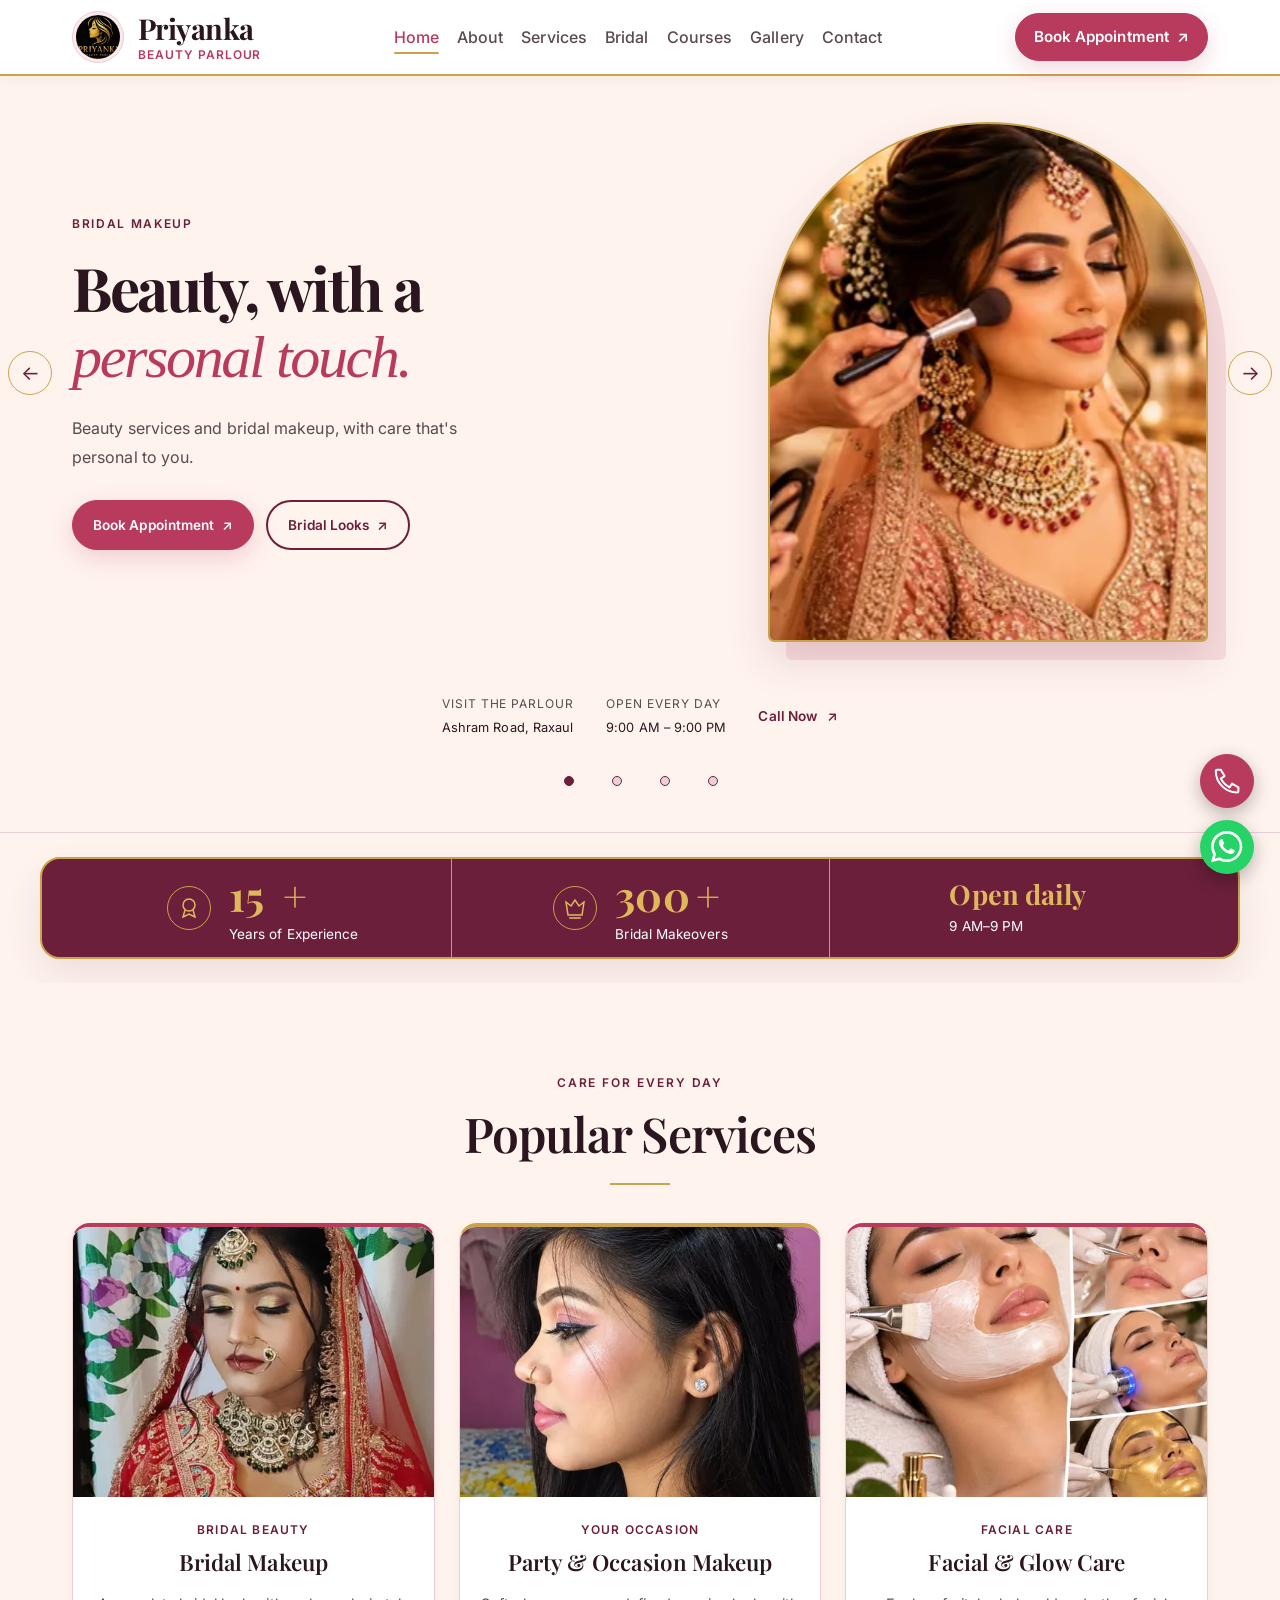
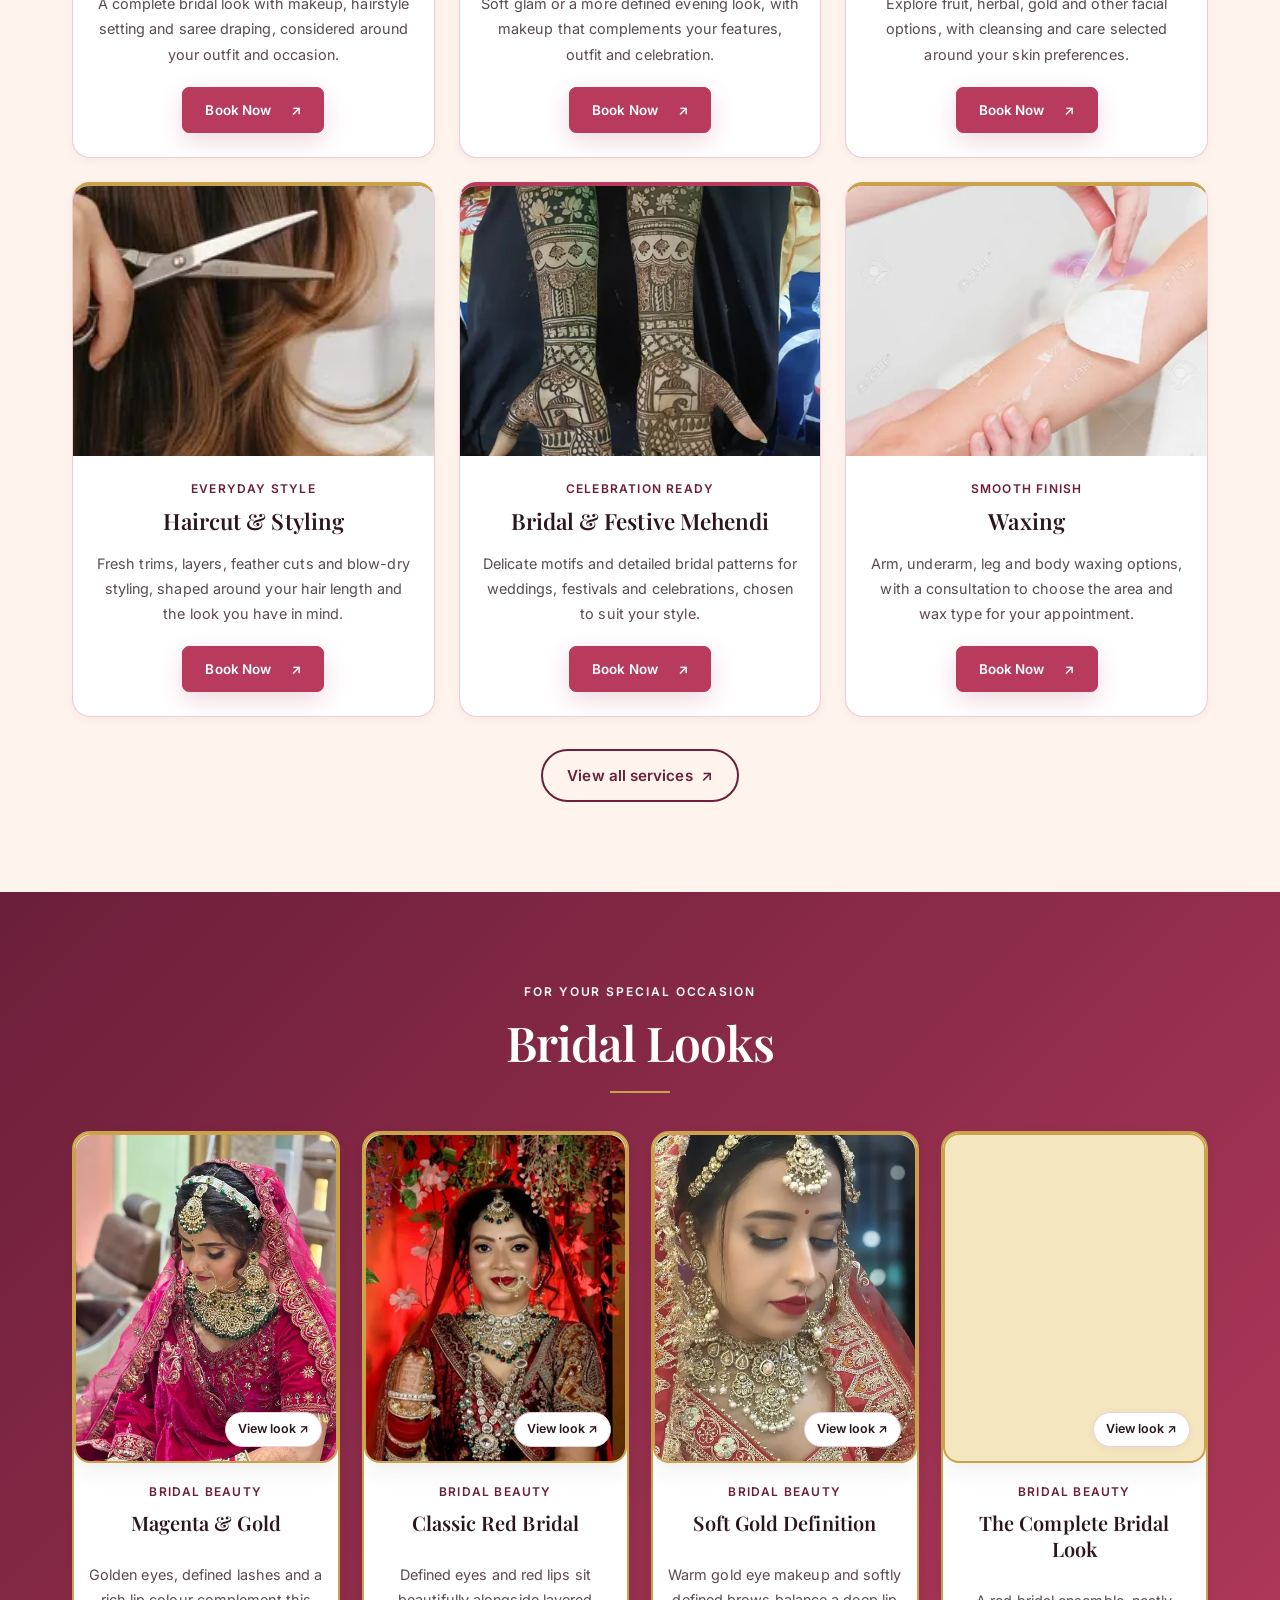
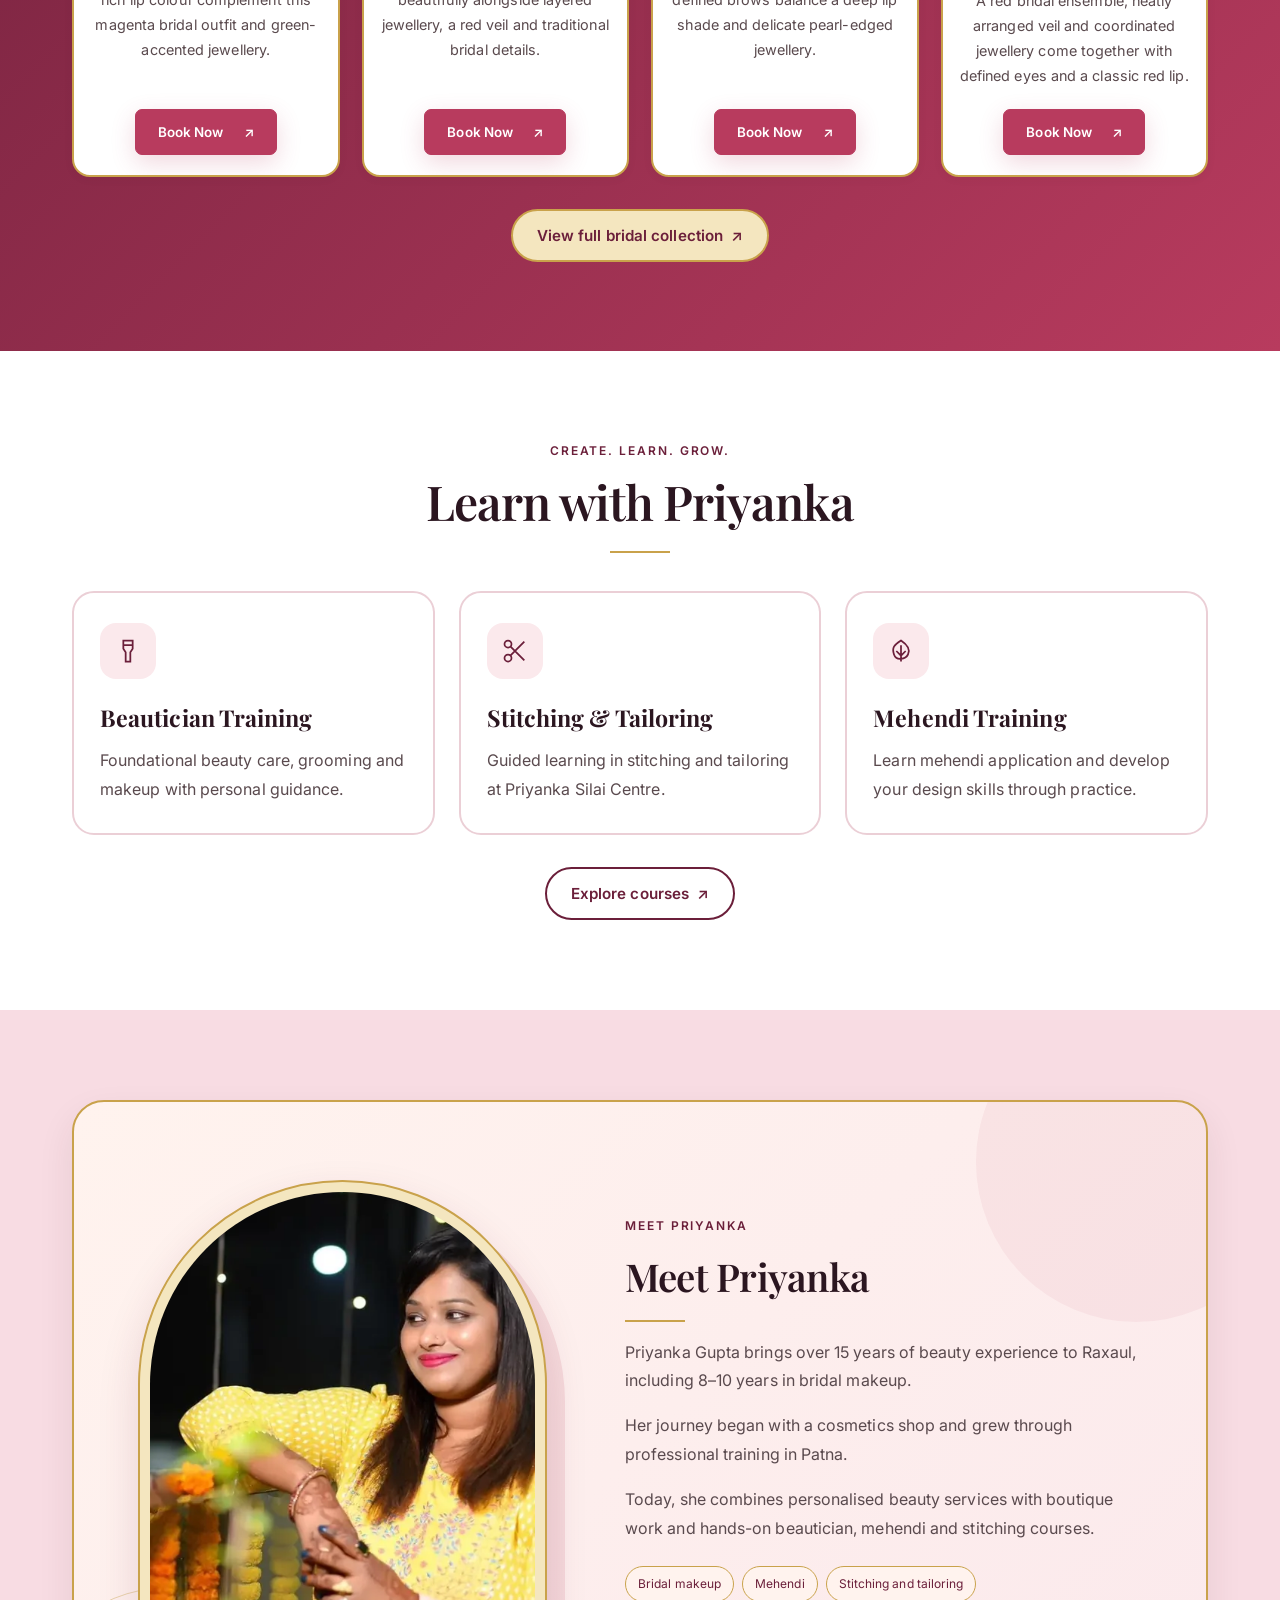
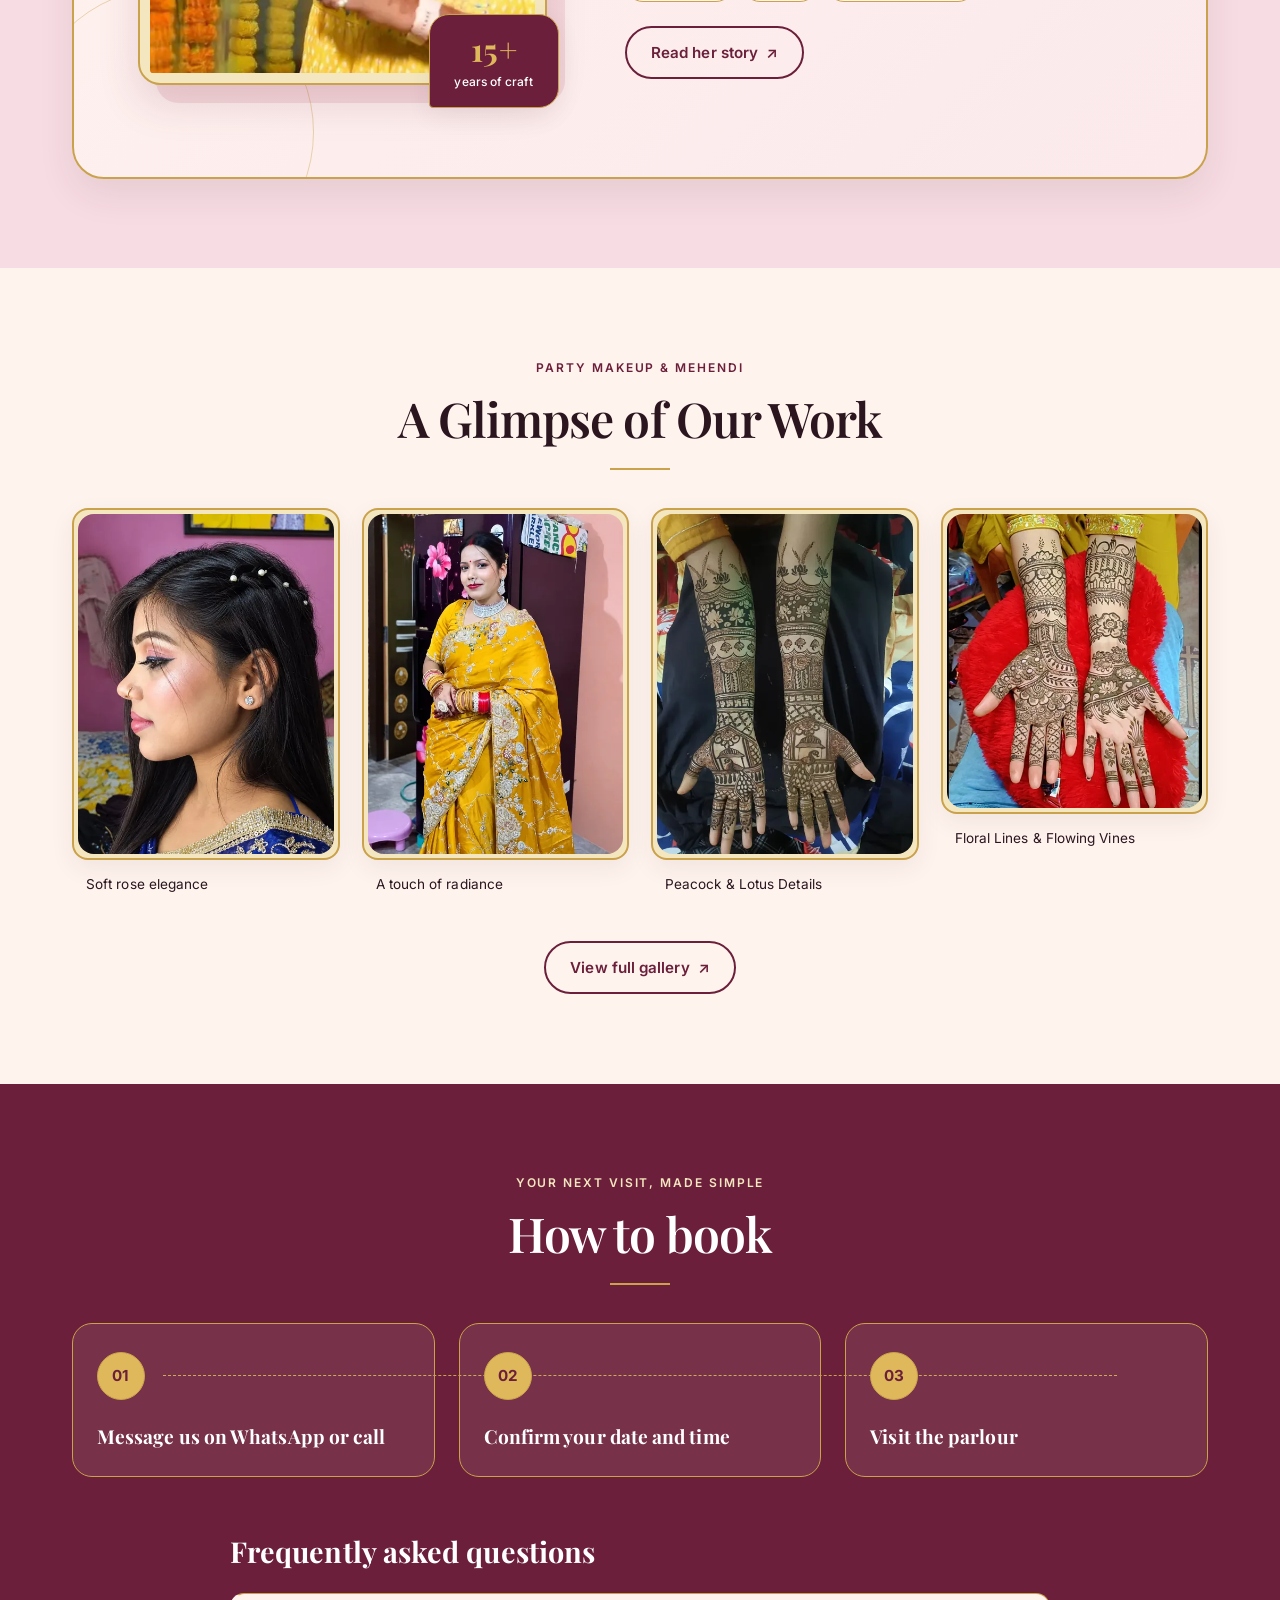
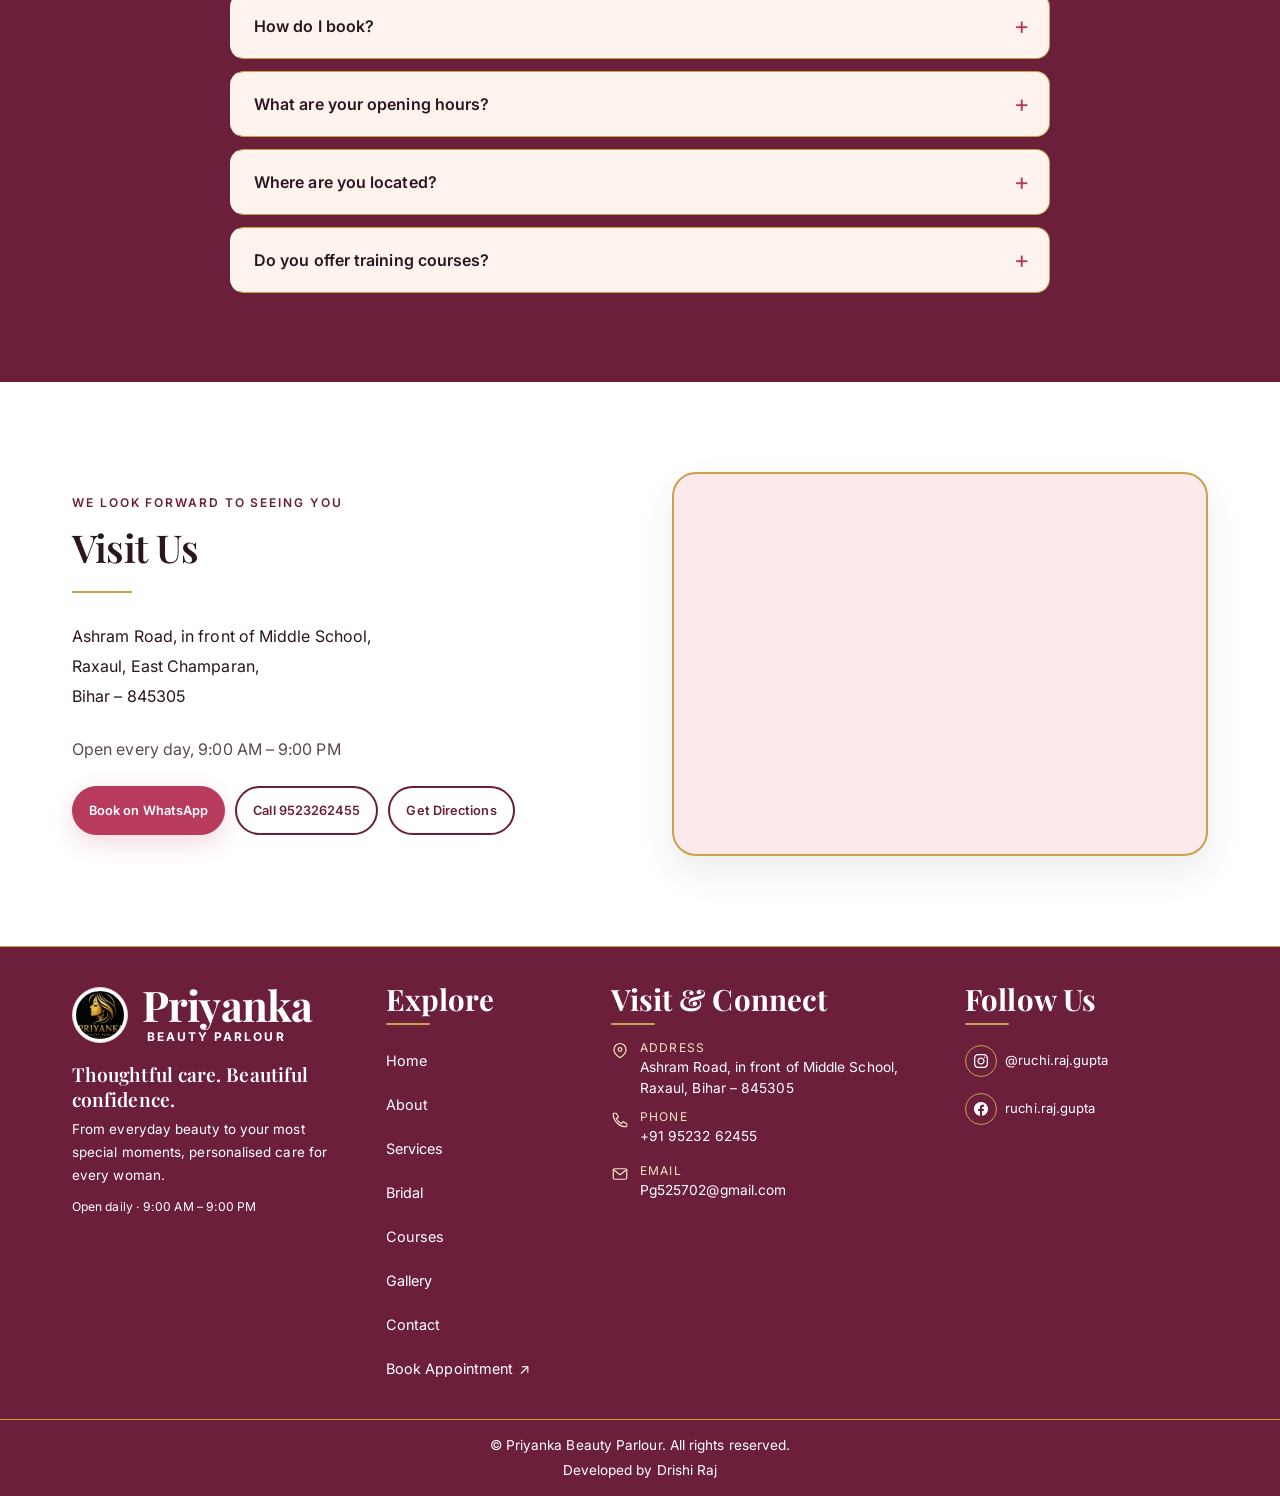
==== commit 6e80d42a: "Revert phone layout changes" ====
--- a/index.html
+++ b/index.html
@@ -59,7 +59,6 @@
 }
   </script>
   <link rel="preload" as="image" href="images/optimized/hero-bridal-makeup-960w.webp" imagesrcset="images/optimized/hero-bridal-makeup-480w.webp 480w, images/optimized/hero-bridal-makeup-960w.webp 960w, images/optimized/hero-bridal-makeup-full.webp 1536w" imagesizes="(max-width: 700px) min(90vw, 400px), 440px" fetchpriority="high">
-  <link rel="stylesheet" href="css/phone.css">
 </head>
 <body class="home-page">
   <a class="skip-link" href="#main-content">Skip to content</a>
@@ -84,7 +83,7 @@
         <a href="contact.html" class="nav-link">Contact</a>
         <a href="index.html#booking" class="btn header-book nav-mobile-book">Book Appointment</a>
       </nav>
-      <a href="index.html#booking" class="btn header-book header-book-desktop"><span class="phone-hide">Book Appointment <span aria-hidden="true">&#8599;</span></span><span class="phone-only">Book</span></a>
+      <a href="index.html#booking" class="btn header-book header-book-desktop">Book Appointment <span aria-hidden="true">&#8599;</span></a>
       <button type="button" class="hamburger-btn" id="hamburgerBtn" aria-label="Open Navigation" aria-expanded="false" aria-controls="navMenu"><span></span><span></span><span></span></button>
     </div>
   </header>
@@ -95,7 +94,7 @@
     <article class="hero-slide is-active" data-hero-slide role="group" aria-roledescription="slide" aria-label="1 of 4">
       <div class="container hero-slide-layout">
         <div class="campaign-copy"><p class="hero-eyebrow">Bridal Makeup</p><h1 id="heroTitle">Beauty, with a<br><em>personal touch.</em></h1>
-          <p class="campaign-description"><span class="phone-hide">Beauty services and bridal makeup, with care that's personal to you.</span><span class="phone-only">Bridal makeup, with personal care.</span></p>
+          <p class="campaign-description">Beauty services and bridal makeup, with care that's personal to you.</p>
           <div class="campaign-buttons"><a href="#booking" class="btn btn-royal-gold">Book Appointment <span aria-hidden="true">&#8599;</span></a><a href="bridal.html" class="btn btn-gold-outline">Bridal Looks <span aria-hidden="true">&#8599;</span></a></div>
         </div><div class="hero-art hero-art--makeup"><div class="hero-image-motion"><img src="images/optimized/hero-bridal-makeup-960w.webp" alt="Bridal makeup being applied with a brush in a warmly lit salon." width="960" height="640" fetchpriority="high" srcset="images/optimized/hero-bridal-makeup-480w.webp 480w, images/optimized/hero-bridal-makeup-960w.webp 960w, images/optimized/hero-bridal-makeup-full.webp 1536w" sizes="(max-width: 700px) min(90vw, 400px), 440px" loading="eager" decoding="async"></div></div>
       </div>
@@ -103,7 +102,7 @@
     <article class="hero-slide" data-hero-slide role="group" aria-roledescription="slide" aria-label="2 of 4" aria-hidden="true" inert>
       <div class="container hero-slide-layout">
         <div class="campaign-copy"><p class="hero-eyebrow">Party Makeup and Mehendi</p><h2>Look radiant at<br><em>every celebration.</em></h2>
-          <p class="campaign-description"><span class="phone-hide">Party makeup and mehendi for your next celebration.</span><span class="phone-only">Makeup and mehendi for celebrations.</span></p>
+          <p class="campaign-description">Party makeup and mehendi for your next celebration.</p>
           <div class="campaign-buttons"><a href="#booking" class="btn btn-royal-gold">Book Appointment <span aria-hidden="true">&#8599;</span></a><a href="gallery.html" class="btn btn-gold-outline">View Gallery <span aria-hidden="true">&#8599;</span></a></div>
         </div><div class="hero-art hero-art--services"><div class="hero-image-motion"><picture><source media="(max-width: 768px)" srcset="images/optimized/hero-priyanka-services-mobile.webp"><img src="images/optimized/hero-priyanka-services-wide.webp" alt="Beauty portrait with softly styled hair and makeup" width="1600" height="533" loading="lazy" decoding="async"></picture></div></div>
       </div>
@@ -111,15 +110,15 @@
     <article class="hero-slide" data-hero-slide role="group" aria-roledescription="slide" aria-label="3 of 4" aria-hidden="true" inert>
       <div class="container hero-slide-layout">
         <div class="campaign-copy"><p class="hero-eyebrow">Professional Courses</p><h2>Learn beauty, mehendi and <em>stitching.</em></h2>
-          <p class="campaign-description"><span class="phone-hide">Explore beautician, mehendi and stitching courses with Priyanka.</span><span class="phone-only">Beauty, mehendi and stitching courses.</span></p>
-          <div class="campaign-buttons"><a href="https://wa.me/919523262455" class="btn btn-royal-gold"><span class="phone-hide">Enquire on WhatsApp</span><span class="phone-only">Book Appointment</span> <span aria-hidden="true">&#8599;</span></a><a href="courses.html" class="btn btn-gold-outline">Explore Courses <span aria-hidden="true">&#8599;</span></a></div>
+          <p class="campaign-description">Explore beautician, mehendi and stitching courses with Priyanka.</p>
+          <div class="campaign-buttons"><a href="https://wa.me/919523262455" class="btn btn-royal-gold">Enquire on WhatsApp <span aria-hidden="true">&#8599;</span></a><a href="courses.html" class="btn btn-gold-outline">Explore Courses <span aria-hidden="true">&#8599;</span></a></div>
         </div><div class="hero-art hero-art--wedding"><div class="hero-image-motion"><picture><source media="(max-width: 768px)" srcset="images/optimized/hero-priyanka-wedding-mobile.webp"><img src="images/optimized/hero-priyanka-wedding-wide.webp" alt="Bridal makeup with a pink outfit and traditional jewellery" width="1600" height="533" loading="lazy" decoding="async"></picture></div></div>
       </div>
     </article>
     <article class="hero-slide" data-hero-slide role="group" aria-roledescription="slide" aria-label="4 of 4" aria-hidden="true" inert>
       <div class="container hero-slide-layout">
         <div class="campaign-copy"><p class="hero-eyebrow">Haircut and Hair Styling</p><h2>Cuts and styles that suit <em>you.</em></h2>
-          <p class="campaign-description"><span class="phone-hide">Fresh trims, layers and styling for your next visit.</span><span class="phone-only">Fresh trims, layers and styling.</span></p>
+          <p class="campaign-description">Fresh trims, layers and styling for your next visit.</p>
           <div class="campaign-buttons"><a href="#booking" class="btn btn-royal-gold">Book Appointment <span aria-hidden="true">&#8599;</span></a><a href="services.html" class="btn btn-gold-outline">View Services <span aria-hidden="true">&#8599;</span></a></div>
         </div><div class="hero-art hero-art--hair"><div class="hero-image-motion"><img src="images/optimized/service-haircut-full.webp" alt="Long layered haircut and styling" width="236" height="420" srcset="images/optimized/service-haircut-full.webp 236w" sizes="208px" loading="lazy" decoding="async"></div></div>
       </div>
@@ -137,80 +136,79 @@
       <li><p><strong class="proof-daily">Open daily</strong><span class="proof-label">9 AM&ndash;9 PM</span></p></li></ul>
     </div>
   </section>
-<section class="home-summary-section " id="services" aria-labelledby="servicesTitle"><div class="container"><div class="section-header text-center"><p class="section-eyebrow">Care for every day</p><h2 class="section-title" id="servicesTitle">Popular Services</h2><a class="phone-only phone-view-all" href="services.html">View all</a></div><div class="home-popular-grid"><article class="service-card">
+<section class="home-summary-section " id="services" aria-labelledby="servicesTitle"><div class="container"><div class="section-header text-center"><p class="section-eyebrow">Care for every day</p><h2 class="section-title" id="servicesTitle">Popular Services</h2></div><div class="home-popular-grid"><article class="service-card">
               <button type="button" class="service-media service-media--bridal photo-trigger" data-photo data-gallery="home-services" data-full="images/optimized/gallery-3-full.webp" data-title="Bridal eye makeup and jewellery styling" aria-label="View photo: Bridal eye makeup and jewellery styling">
                 <img src="images/optimized/gallery-3-960w.webp" alt="Bridal eye makeup and jewellery styling" width="960" height="960" loading="lazy" decoding="async" srcset="images/optimized/gallery-3-480w.webp 480w, images/optimized/gallery-3-960w.webp 960w, images/optimized/gallery-3-full.webp 1024w" sizes="(max-width: 600px) calc(100vw - 32px), (max-width: 1100px) calc((100vw - 64px) / 2), 363px">
 
                 <span class="photo-zoom"><svg viewBox="0 0 24 24" aria-hidden="true" focusable="false"><circle cx="10.5" cy="10.5" r="6.5"/><path d="m16 16 5 5M10.5 7.5v6m-3-3h6"/></svg><span>View photo</span></span>
-              <span class="phone-only phone-service-badge" aria-hidden="true"><svg viewBox="0 0 24 24" fill="none" stroke="currentColor" stroke-width="1.6"><path d="m12 3 2.5 6.5L21 12l-6.5 2.5L12 21l-2.5-6.5L3 12l6.5-2.5Z"/></svg></span></button>
+              </button>
               <div class="service-content">
                 <p class="service-tag">Bridal beauty</p>
                 <h3 class="service-name">Bridal Makeup</h3>
                 <p class="service-desc">A complete bridal look with makeup, hairstyle setting and saree draping, considered around your outfit and occasion.</p>
-                <a href="https://wa.me/919523262455?text=Hello%20Priyanka%20Ji%2C%20I%20would%20like%20to%20book%20an%20appointment%20for%20Bridal%20Makeup.%20Please%20let%20me%20know%20your%20availability." class="service-book-link" data-service="Bridal Makeup" aria-label="Book Bridal Makeup" target="_blank" rel="noopener noreferrer"><span class="phone-hide">Book Now</span><span class="phone-only">Book</span> <span aria-hidden="true">&#8599;</span></a>
+                <a href="https://wa.me/919523262455?text=Hello%20Priyanka%20Ji%2C%20I%20would%20like%20to%20book%20an%20appointment%20for%20Bridal%20Makeup.%20Please%20let%20me%20know%20your%20availability." class="service-book-link" data-service="Bridal Makeup" aria-label="Book Bridal Makeup" target="_blank" rel="noopener noreferrer">Book Now <span aria-hidden="true">&#8599;</span></a>
               </div>
             </article><article class="service-card">
               <button type="button" class="service-media service-media--party-makeup photo-trigger" data-photo data-gallery="home-services" data-full="images/optimized/party-makeup-rose-eyes-full.webp" data-title="Soft rose elegance" aria-label="View photo: Rose eye makeup with winged liner and pearl hair accents">
                 <img src="images/optimized/party-makeup-rose-eyes-960w.webp" alt="Rose eye makeup with winged liner and pearl hair accents" width="960" height="1280" loading="lazy" decoding="async" srcset="images/optimized/party-makeup-rose-eyes-480w.webp 480w, images/optimized/party-makeup-rose-eyes-960w.webp 960w, images/optimized/party-makeup-rose-eyes-full.webp 1086w" sizes="(max-width: 600px) calc(100vw - 32px), (max-width: 1100px) calc((100vw - 64px) / 2), 363px">
 
                 <span class="photo-zoom"><svg viewBox="0 0 24 24" aria-hidden="true" focusable="false"><circle cx="10.5" cy="10.5" r="6.5"/><path d="m16 16 5 5M10.5 7.5v6m-3-3h6"/></svg><span>View photo</span></span>
-              <span class="phone-only phone-service-badge" aria-hidden="true"><svg viewBox="0 0 24 24" fill="none" stroke="currentColor" stroke-width="1.6"><path d="m12 3 2.5 6.5L21 12l-6.5 2.5L12 21l-2.5-6.5L3 12l6.5-2.5Z"/></svg></span></button>
+              </button>
               <div class="service-content">
                 <p class="service-tag">Your occasion</p>
                 <h3 class="service-name">Party &amp; Occasion Makeup</h3>
                 <p class="service-desc">Soft glam or a more defined evening look, with makeup that complements your features, outfit and celebration.</p>
-                <a href="https://wa.me/919523262455?text=Hello%20Priyanka%20Ji%2C%20I%20would%20like%20to%20book%20an%20appointment%20for%20Party%20Makeup.%20Please%20let%20me%20know%20your%20availability." class="service-book-link" data-service="Party Makeup" aria-label="Book Party &amp; Occasion Makeup" target="_blank" rel="noopener noreferrer"><span class="phone-hide">Book Now</span><span class="phone-only">Book</span> <span aria-hidden="true">&#8599;</span></a>
+                <a href="https://wa.me/919523262455?text=Hello%20Priyanka%20Ji%2C%20I%20would%20like%20to%20book%20an%20appointment%20for%20Party%20Makeup.%20Please%20let%20me%20know%20your%20availability." class="service-book-link" data-service="Party Makeup" aria-label="Book Party &amp; Occasion Makeup" target="_blank" rel="noopener noreferrer">Book Now <span aria-hidden="true">&#8599;</span></a>
               </div>
             </article><article class="service-card">
               <button type="button" class="service-media service-media--facial photo-trigger" data-photo data-gallery="home-services" data-full="images/optimized/service-facial-full.webp" data-title="Facial cleansing and skincare treatments" aria-label="View photo: Facial cleansing and skincare treatments">
                 <img src="images/optimized/service-facial-736w.webp" alt="Facial cleansing and skincare treatments" width="736" height="1104" loading="lazy" decoding="async" srcset="images/optimized/service-facial-480w.webp 480w, images/optimized/service-facial-full.webp 736w" sizes="(max-width: 600px) calc(100vw - 32px), (max-width: 1100px) calc((100vw - 64px) / 2), 363px">
 
                 <span class="photo-zoom"><svg viewBox="0 0 24 24" aria-hidden="true" focusable="false"><circle cx="10.5" cy="10.5" r="6.5"/><path d="m16 16 5 5M10.5 7.5v6m-3-3h6"/></svg><span>View photo</span></span>
-              <span class="phone-only phone-service-badge" aria-hidden="true"><svg viewBox="0 0 24 24" fill="none" stroke="currentColor" stroke-width="1.6"><path d="m12 3 2.5 6.5L21 12l-6.5 2.5L12 21l-2.5-6.5L3 12l6.5-2.5Z"/></svg></span></button>
+              </button>
               <div class="service-content">
                 <p class="service-tag">Facial care</p>
                 <h3 class="service-name">Facial &amp; Glow Care</h3>
                 <p class="service-desc">Explore fruit, herbal, gold and other facial options, with cleansing and care selected around your skin preferences.</p>
-                <a href="https://wa.me/919523262455?text=Hello%20Priyanka%20Ji%2C%20I%20would%20like%20to%20book%20an%20appointment%20for%20Facial%20%26%20Skin%20Glow.%20Please%20let%20me%20know%20your%20availability." class="service-book-link" data-service="Facial &amp; Skin Glow" aria-label="Book Facial &amp; Glow Care" target="_blank" rel="noopener noreferrer"><span class="phone-hide">Book Now</span><span class="phone-only">Book</span> <span aria-hidden="true">&#8599;</span></a>
+                <a href="https://wa.me/919523262455?text=Hello%20Priyanka%20Ji%2C%20I%20would%20like%20to%20book%20an%20appointment%20for%20Facial%20%26%20Skin%20Glow.%20Please%20let%20me%20know%20your%20availability." class="service-book-link" data-service="Facial &amp; Skin Glow" aria-label="Book Facial &amp; Glow Care" target="_blank" rel="noopener noreferrer">Book Now <span aria-hidden="true">&#8599;</span></a>
               </div>
             </article><article class="service-card">
               <button type="button" class="service-media service-media--haircut photo-trigger" data-photo data-gallery="home-services" data-full="images/optimized/service-haircut-full.webp" data-title="Long layered haircut and styling" aria-label="View photo: Long layered haircut and styling">
                 <img src="images/optimized/service-haircut-236w.webp" alt="Long layered haircut and styling" width="236" height="420" loading="lazy" decoding="async" srcset="images/optimized/service-haircut-full.webp 236w" sizes="(max-width: 600px) calc(100vw - 32px), (max-width: 1100px) calc((100vw - 64px) / 2), 363px">
 
                 <span class="photo-zoom"><svg viewBox="0 0 24 24" aria-hidden="true" focusable="false"><circle cx="10.5" cy="10.5" r="6.5"/><path d="m16 16 5 5M10.5 7.5v6m-3-3h6"/></svg><span>View photo</span></span>
-              <span class="phone-only phone-service-badge" aria-hidden="true"><svg viewBox="0 0 24 24" fill="none" stroke="currentColor" stroke-width="1.6"><path d="m12 3 2.5 6.5L21 12l-6.5 2.5L12 21l-2.5-6.5L3 12l6.5-2.5Z"/></svg></span></button>
+              </button>
               <div class="service-content">
                 <p class="service-tag">Everyday style</p>
                 <h3 class="service-name">Haircut &amp; Styling</h3>
                 <p class="service-desc">Fresh trims, layers, feather cuts and blow-dry styling, shaped around your hair length and the look you have in mind.</p>
-                <a href="https://wa.me/919523262455?text=Hello%20Priyanka%20Ji%2C%20I%20would%20like%20to%20book%20an%20appointment%20for%20Haircut%20%26%20Styling.%20Please%20let%20me%20know%20your%20availability." class="service-book-link" data-service="Haircut &amp; Styling" aria-label="Book Haircut &amp; Styling" target="_blank" rel="noopener noreferrer"><span class="phone-hide">Book Now</span><span class="phone-only">Book</span> <span aria-hidden="true">&#8599;</span></a>
+                <a href="https://wa.me/919523262455?text=Hello%20Priyanka%20Ji%2C%20I%20would%20like%20to%20book%20an%20appointment%20for%20Haircut%20%26%20Styling.%20Please%20let%20me%20know%20your%20availability." class="service-book-link" data-service="Haircut &amp; Styling" aria-label="Book Haircut &amp; Styling" target="_blank" rel="noopener noreferrer">Book Now <span aria-hidden="true">&#8599;</span></a>
               </div>
             </article><article class="service-card">
               <button type="button" class="service-media service-media--mehendi photo-trigger" data-photo data-gallery="home-services" data-full="images/optimized/mehendi-peacock-lotus-full.webp" data-title="Detailed bridal mehendi designs on hands" aria-label="View photo: Detailed bridal mehendi designs on hands">
                 <img src="images/optimized/mehendi-peacock-lotus-867w.webp" alt="Peacock motifs, lotus flowers and layered ornamental bands across the palms and forearms." width="867" height="1156" loading="lazy" decoding="async" srcset="images/optimized/mehendi-peacock-lotus-480w.webp 480w, images/optimized/mehendi-peacock-lotus-full.webp 867w" sizes="(max-width: 600px) calc(100vw - 32px), (max-width: 1100px) calc((100vw - 64px) / 2), 363px">
 
                 <span class="photo-zoom"><svg viewBox="0 0 24 24" aria-hidden="true" focusable="false"><circle cx="10.5" cy="10.5" r="6.5"/><path d="m16 16 5 5M10.5 7.5v6m-3-3h6"/></svg><span>View photo</span></span>
-              <span class="phone-only phone-service-badge" aria-hidden="true"><svg viewBox="0 0 24 24" fill="none" stroke="currentColor" stroke-width="1.6"><path d="m12 3 2.5 6.5L21 12l-6.5 2.5L12 21l-2.5-6.5L3 12l6.5-2.5Z"/></svg></span></button>
+              </button>
               <div class="service-content">
                 <p class="service-tag">Celebration ready</p>
                 <h3 class="service-name">Bridal &amp; Festive Mehendi</h3>
                 <p class="service-desc">Delicate motifs and detailed bridal patterns for weddings, festivals and celebrations, chosen to suit your style.</p>
-                <a href="https://wa.me/919523262455?text=Hello%20Priyanka%20Ji%2C%20I%20would%20like%20to%20book%20an%20appointment%20for%20Mehendi.%20Please%20let%20me%20know%20your%20availability." class="service-book-link" data-service="Mehendi" aria-label="Book Bridal &amp; Festive Mehendi" target="_blank" rel="noopener noreferrer"><span class="phone-hide">Book Now</span><span class="phone-only">Book</span> <span aria-hidden="true">&#8599;</span></a>
+                <a href="https://wa.me/919523262455?text=Hello%20Priyanka%20Ji%2C%20I%20would%20like%20to%20book%20an%20appointment%20for%20Mehendi.%20Please%20let%20me%20know%20your%20availability." class="service-book-link" data-service="Mehendi" aria-label="Book Bridal &amp; Festive Mehendi" target="_blank" rel="noopener noreferrer">Book Now <span aria-hidden="true">&#8599;</span></a>
               </div>
             </article><article class="service-card">
               <button type="button" class="service-media service-media--waxing photo-trigger" data-photo data-gallery="home-services" data-full="images/optimized/service-waxing-full.webp" data-title="Arm waxing treatment" aria-label="View photo: Arm waxing treatment">
                 <img src="images/optimized/service-waxing-736w.webp" alt="Arm waxing treatment" width="736" height="736" loading="lazy" decoding="async" srcset="images/optimized/service-waxing-480w.webp 480w, images/optimized/service-waxing-full.webp 736w" sizes="(max-width: 600px) calc(100vw - 32px), (max-width: 1100px) calc((100vw - 64px) / 2), 363px">
 
                 <span class="photo-zoom"><svg viewBox="0 0 24 24" aria-hidden="true" focusable="false"><circle cx="10.5" cy="10.5" r="6.5"/><path d="m16 16 5 5M10.5 7.5v6m-3-3h6"/></svg><span>View photo</span></span>
-              <span class="phone-only phone-service-badge" aria-hidden="true"><svg viewBox="0 0 24 24" fill="none" stroke="currentColor" stroke-width="1.6"><path d="m12 3 2.5 6.5L21 12l-6.5 2.5L12 21l-2.5-6.5L3 12l6.5-2.5Z"/></svg></span></button>
+              </button>
               <div class="service-content">
                 <p class="service-tag">Smooth finish</p>
                 <h3 class="service-name">Waxing</h3>
                 <p class="service-desc">Arm, underarm, leg and body waxing options, with a consultation to choose the area and wax type for your appointment.</p>
-                <a href="https://wa.me/919523262455?text=Hello%20Priyanka%20Ji%2C%20I%20would%20like%20to%20book%20an%20appointment%20for%20Waxing.%20Please%20let%20me%20know%20your%20availability." class="service-book-link" data-service="Waxing" aria-label="Book Waxing" target="_blank" rel="noopener noreferrer"><span class="phone-hide">Book Now</span><span class="phone-only">Book</span> <span aria-hidden="true">&#8599;</span></a>
+                <a href="https://wa.me/919523262455?text=Hello%20Priyanka%20Ji%2C%20I%20would%20like%20to%20book%20an%20appointment%20for%20Waxing.%20Please%20let%20me%20know%20your%20availability." class="service-book-link" data-service="Waxing" aria-label="Book Waxing" target="_blank" rel="noopener noreferrer">Book Now <span aria-hidden="true">&#8599;</span></a>
               </div>
             </article></div><div class="home-section-link"><a class="btn btn-gold-outline" href="services.html">View all services <span aria-hidden="true">&#8599;</span></a></div></div></section>
-<aside class="phone-only phone-book-banner"><p>Book on WhatsApp</p><a class="btn" href="https://wa.me/919523262455">Message us <span aria-hidden="true">&#8599;</span></a></aside>
 <section class="home-summary-section " id="bridal" aria-labelledby="bridalTitle"><div class="container"><div class="section-header text-center"><p class="section-eyebrow">For your special occasion</p><h2 class="section-title" id="bridalTitle">Bridal Looks</h2></div><div class="home-bridal-grid"><article class="service-card bridal-look">
           <button type="button" class="service-media bridal-look-photo photo-trigger morph-photo" data-photo data-gallery="home-bridal-teaser" data-full="images/optimized/bridal-magenta-gold-full.webp" data-title="Magenta &amp; Gold" aria-label="View bridal photo: Magenta &amp; Gold">
             <img src="images/optimized/bridal-magenta-gold-960w.webp" alt="Golden eyes, defined lashes and a rich lip colour complement this magenta bridal outfit and green-accented jewellery." width="960" height="1280" loading="lazy" decoding="async" srcset="images/optimized/bridal-magenta-gold-480w.webp 480w, images/optimized/bridal-magenta-gold-full.webp 960w" sizes="(max-width: 600px) calc(100vw - 32px), (max-width: 1100px) calc((100vw - 64px) / 2), 269px">
@@ -256,15 +254,15 @@
             <a class="service-book-link" href="https://wa.me/919523262455?text=Hello%20Priyanka%20Ji%2C%20I%20would%20like%20to%20book%20an%20appointment%20for%20Bridal%20Makeup.%20Please%20let%20me%20know%20your%20availability." data-service="Bridal Makeup" aria-label="Book bridal makeup inspired by The Complete Bridal Look" target="_blank" rel="noopener noreferrer">Book Now <span aria-hidden="true">&#8599;</span></a>
           </div>
         </article></div><div class="home-section-link"><a class="btn btn-gold-outline" href="bridal.html">View full bridal collection <span aria-hidden="true">&#8599;</span></a></div></div></section>
-<section class="home-summary-section " id="learn" aria-labelledby="learnTitle"><div class="container"><div class="section-header text-center"><p class="section-eyebrow">Create. Learn. Grow.</p><h2 class="section-title" id="learnTitle">Learn with Priyanka</h2></div><div class="home-course-grid"><article><span class="course-icon" aria-hidden="true"><svg viewBox="0 0 24 24" fill="none" stroke="currentColor" stroke-width="1.5"><path d="M8 3h8v7l-2 3v8h-4v-8l-2-3Z M8 7h8"/></svg></span><h3>Beautician Training</h3><p><span class="phone-hide">Foundational beauty care, grooming and makeup with personal guidance.</span><span class="phone-only">Beauty care and makeup with personal guidance.</span></p></article><article><span class="course-icon" aria-hidden="true"><svg viewBox="0 0 24 24" fill="none" stroke="currentColor" stroke-width="1.5"><circle cx="6" cy="6" r="3"/><circle cx="6" cy="18" r="3"/><path d="m8 8 12 12M8 16 20 4"/></svg></span><h3>Stitching &amp; Tailoring</h3><p><span class="phone-hide">Guided learning in stitching and tailoring at Priyanka Silai Centre.</span><span class="phone-only">Guided stitching and tailoring practice.</span></p></article><article><span class="course-icon" aria-hidden="true"><svg viewBox="0 0 24 24" fill="none" stroke="currentColor" stroke-width="1.5"><path d="M12 3c6 4 8 8 6 12s-10 6-12 0S6 7 12 3Z M12 7v14M8 12l4 4 4-4"/></svg></span><h3>Mehendi Training</h3><p><span class="phone-hide">Learn mehendi application and develop your design skills through practice.</span><span class="phone-only">Mehendi application and design practice.</span></p></article></div><div class="home-section-link"><a class="btn btn-gold-outline" href="courses.html">Explore courses <span aria-hidden="true">&#8599;</span></a></div></div></section>
-<section class="home-summary-section" id="meet-priyanka" aria-labelledby="meetTitle"><div class="container"><div class="home-owner"><span class="owner-circle" aria-hidden="true"></span><span class="owner-ring" aria-hidden="true"></span><div class="owner-portrait" data-reveal="slide-left"><div class="owner-frame" aria-hidden="true"></div><div class="owner-photo"><img src="images/optimized/about/owner-yellow-portrait-960w.webp" alt="Priyanka Gupta in a yellow outfit at a celebration" width="960" height="637" loading="lazy" decoding="async" srcset="images/optimized/about/owner-yellow-portrait-480w.webp 480w, images/optimized/about/owner-yellow-portrait-960w.webp 960w, images/optimized/about/owner-yellow-portrait-full.webp 1241w" sizes="(max-width: 767px) calc(100vw - 32px), (max-width: 1200px) 46vw, 560px"></div><span class="owner-badge">15+ <span>years of craft</span></span></div><div class="owner-copy" data-reveal="slide-right"><p class="section-eyebrow">Meet Priyanka</p><h2 class="section-title" id="meetTitle">Meet Priyanka</h2><p><span class="phone-hide">Priyanka Gupta brings over 15 years of beauty experience to Raxaul, including 8&ndash;10 years in bridal makeup.</span><span class="phone-only">15+ years of beauty experience in Raxaul.</span></p><p>Her journey began with a cosmetics shop and grew through professional training in Patna.</p><p>Today, she combines personalised beauty services with boutique work and hands-on beautician, mehendi and stitching courses.</p><ul class="owner-chips" aria-label="Areas of craft"><li>Bridal makeup</li><li>Mehendi</li><li>Stitching and tailoring</li></ul><a class="btn btn-gold-outline" href="about.html">Read her story <span aria-hidden="true">&#8599;</span></a></div></div></div></section>
-<section class="home-summary-section " id="gallery" aria-labelledby="galleryTitle"><div class="container"><div class="section-header text-center"><p class="section-eyebrow">Party makeup & mehendi</p><h2 class="section-title" id="galleryTitle">A Glimpse of Our Work</h2></div><div class="home-gallery-grid"><figure class="portfolio-item"><button type="button" class="portfolio-photo photo-trigger morph-photo" data-photo data-gallery="home-gallery" data-full="images/optimized/party-makeup-rose-eyes-full.webp" data-title="Soft rose elegance" aria-label="View photo: Soft rose elegance"><img src="images/optimized/party-makeup-rose-eyes-960w.webp" alt="Rose eye makeup with winged liner and pearl hair accents" width="960" height="1280" loading="lazy" decoding="async" srcset="images/optimized/party-makeup-rose-eyes-480w.webp 480w, images/optimized/party-makeup-rose-eyes-960w.webp 960w, images/optimized/party-makeup-rose-eyes-full.webp 1086w" sizes="(max-width: 600px) calc(100vw - 32px), (max-width: 1000px) calc((100vw - 64px) / 3), 176px"><span class="course-photo-hint" aria-hidden="true">View photo &#8599;</span></button><figcaption>Soft rose elegance</figcaption></figure><figure class="portfolio-item"><button type="button" class="portfolio-photo photo-trigger morph-photo" data-photo data-gallery="home-gallery" data-full="images/optimized/party-makeup-yellow-saree-full.webp" data-title="A touch of radiance" aria-label="View photo: A touch of radiance"><img src="images/optimized/party-makeup-yellow-saree-960w.webp" alt="Defined eye makeup and berry lips paired with a yellow saree" width="960" height="1280" loading="lazy" decoding="async" srcset="images/optimized/party-makeup-yellow-saree-480w.webp 480w, images/optimized/party-makeup-yellow-saree-960w.webp 960w, images/optimized/party-makeup-yellow-saree-full.webp 1086w" sizes="(max-width: 600px) calc(100vw - 32px), (max-width: 1000px) calc((100vw - 64px) / 3), 176px"><span class="course-photo-hint" aria-hidden="true">View photo &#8599;</span></button><figcaption>A touch of radiance</figcaption></figure><figure class="portfolio-item"><button type="button" class="portfolio-photo photo-trigger morph-photo" data-photo data-gallery="home-gallery" data-full="images/optimized/mehendi-peacock-lotus-full.webp" data-title="Peacock &amp; Lotus Details" aria-label="View photo: Peacock &amp; Lotus Details"><img src="images/optimized/mehendi-peacock-lotus-867w.webp" alt="Peacock motifs, lotus flowers and layered ornamental bands across the palms and forearms." width="867" height="1156" loading="lazy" decoding="async" srcset="images/optimized/mehendi-peacock-lotus-480w.webp 480w, images/optimized/mehendi-peacock-lotus-full.webp 867w" sizes="(max-width: 600px) calc(100vw - 32px), (max-width: 1000px) calc((100vw - 64px) / 3), 176px"><span class="course-photo-hint" aria-hidden="true">View photo &#8599;</span></button><figcaption>Peacock &amp; Lotus Details</figcaption></figure><figure class="portfolio-item"><button type="button" class="portfolio-photo photo-trigger morph-photo" data-photo data-gallery="home-gallery" data-full="images/optimized/mehendi-floral-vines-full.webp" data-title="Floral Lines &amp; Flowing Vines" aria-label="View photo: Floral Lines &amp; Flowing Vines"><img src="images/optimized/mehendi-floral-vines-936w.webp" alt="A mix of floral patterns, leafy trails and open spaces brings a lighter rhythm to these detailed hands." width="936" height="1079" loading="lazy" decoding="async" srcset="images/optimized/mehendi-floral-vines-480w.webp 480w, images/optimized/mehendi-floral-vines-full.webp 936w" sizes="(max-width: 600px) calc(100vw - 32px), (max-width: 1000px) calc((100vw - 64px) / 3), 176px"><span class="course-photo-hint" aria-hidden="true">View photo &#8599;</span></button><figcaption>Floral Lines &amp; Flowing Vines</figcaption></figure><figure class="portfolio-item phone-only" data-category="party"><button type="button" class="portfolio-photo photo-trigger morph-photo" data-photo data-gallery="home-gallery" data-full="images/optimized/gallery-5-full.webp" data-title="Haldi &amp; Mehendi Glow" aria-label="View photo: Haldi &amp; Mehendi Glow"><img src="images/optimized/gallery-5-576w.webp" alt="Haldi / Mehendi Special Look" width="576" height="1024" loading="lazy" decoding="async" srcset="images/optimized/gallery-5-480w.webp 480w, images/optimized/gallery-5-full.webp 576w" sizes="(max-width: 600px) calc(100vw - 32px), (max-width: 1100px) calc((100vw - 64px) / 2), 363px"><span class="course-photo-hint" aria-hidden="true">View photo &#8599;</span></button><figcaption>Haldi &amp; Mehendi Glow</figcaption></figure><figure class="portfolio-item phone-only" data-category="party"><button type="button" class="portfolio-photo photo-trigger morph-photo" data-photo data-gallery="home-gallery" data-full="images/optimized/party-makeup-gold-traditional-full.webp" data-title="Golden details" aria-label="View photo: Golden details"><img src="images/optimized/party-makeup-gold-traditional-720w.webp" alt="Traditional makeup with gold jewellery and soft curls" width="720" height="1280" loading="lazy" decoding="async" srcset="images/optimized/party-makeup-gold-traditional-480w.webp 480w, images/optimized/party-makeup-gold-traditional-full.webp 720w" sizes="(max-width: 600px) calc(100vw - 32px), (max-width: 1100px) calc((100vw - 64px) / 2), 363px"><span class="course-photo-hint" aria-hidden="true">View photo &#8599;</span></button><figcaption>Golden details</figcaption></figure></div><div class="home-section-link"><a class="btn btn-gold-outline" href="gallery.html">View full gallery <span aria-hidden="true">&#8599;</span></a></div></div></section>
-<section class="home-summary-section" id="how-to-book" aria-labelledby="howTitle"><div class="container"><div class="section-header text-center"><p class="section-eyebrow">Your next visit, made simple</p><h2 class="section-title" id="howTitle">How to book</h2></div><ol class="course-steps"><li><span aria-hidden="true">01</span><h3><span class="phone-hide">Message us on WhatsApp or call</span><span class="phone-only">Message us</span></h3></li><li><span aria-hidden="true">02</span><h3><span class="phone-hide">Confirm your date and time</span><span class="phone-only">Confirm slot</span></h3></li><li><span aria-hidden="true">03</span><h3><span class="phone-hide">Visit the parlour</span><span class="phone-only">Visit us</span></h3></li></ol><div class="home-faq"><h3>Frequently asked questions</h3>
+<section class="home-summary-section " id="learn" aria-labelledby="learnTitle"><div class="container"><div class="section-header text-center"><p class="section-eyebrow">Create. Learn. Grow.</p><h2 class="section-title" id="learnTitle">Learn with Priyanka</h2></div><div class="home-course-grid"><article><span class="course-icon" aria-hidden="true"><svg viewBox="0 0 24 24" fill="none" stroke="currentColor" stroke-width="1.5"><path d="M8 3h8v7l-2 3v8h-4v-8l-2-3Z M8 7h8"/></svg></span><h3>Beautician Training</h3><p>Foundational beauty care, grooming and makeup with personal guidance.</p></article><article><span class="course-icon" aria-hidden="true"><svg viewBox="0 0 24 24" fill="none" stroke="currentColor" stroke-width="1.5"><circle cx="6" cy="6" r="3"/><circle cx="6" cy="18" r="3"/><path d="m8 8 12 12M8 16 20 4"/></svg></span><h3>Stitching &amp; Tailoring</h3><p>Guided learning in stitching and tailoring at Priyanka Silai Centre.</p></article><article><span class="course-icon" aria-hidden="true"><svg viewBox="0 0 24 24" fill="none" stroke="currentColor" stroke-width="1.5"><path d="M12 3c6 4 8 8 6 12s-10 6-12 0S6 7 12 3Z M12 7v14M8 12l4 4 4-4"/></svg></span><h3>Mehendi Training</h3><p>Learn mehendi application and develop your design skills through practice.</p></article></div><div class="home-section-link"><a class="btn btn-gold-outline" href="courses.html">Explore courses <span aria-hidden="true">&#8599;</span></a></div></div></section>
+<section class="home-summary-section" id="meet-priyanka" aria-labelledby="meetTitle"><div class="container"><div class="home-owner"><span class="owner-circle" aria-hidden="true"></span><span class="owner-ring" aria-hidden="true"></span><div class="owner-portrait" data-reveal="slide-left"><div class="owner-frame" aria-hidden="true"></div><div class="owner-photo"><img src="images/optimized/about/owner-yellow-portrait-960w.webp" alt="Priyanka Gupta in a yellow outfit at a celebration" width="960" height="637" loading="lazy" decoding="async" srcset="images/optimized/about/owner-yellow-portrait-480w.webp 480w, images/optimized/about/owner-yellow-portrait-960w.webp 960w, images/optimized/about/owner-yellow-portrait-full.webp 1241w" sizes="(max-width: 767px) calc(100vw - 32px), (max-width: 1200px) 46vw, 560px"></div><span class="owner-badge">15+ <span>years of craft</span></span></div><div class="owner-copy" data-reveal="slide-right"><p class="section-eyebrow">Meet Priyanka</p><h2 class="section-title" id="meetTitle">Meet Priyanka</h2><p>Priyanka Gupta brings over 15 years of beauty experience to Raxaul, including 8&ndash;10 years in bridal makeup.</p><p>Her journey began with a cosmetics shop and grew through professional training in Patna.</p><p>Today, she combines personalised beauty services with boutique work and hands-on beautician, mehendi and stitching courses.</p><ul class="owner-chips" aria-label="Areas of craft"><li>Bridal makeup</li><li>Mehendi</li><li>Stitching and tailoring</li></ul><a class="btn btn-gold-outline" href="about.html">Read her story <span aria-hidden="true">&#8599;</span></a></div></div></div></section>
+<section class="home-summary-section " id="gallery" aria-labelledby="galleryTitle"><div class="container"><div class="section-header text-center"><p class="section-eyebrow">Party makeup & mehendi</p><h2 class="section-title" id="galleryTitle">A Glimpse of Our Work</h2></div><div class="home-gallery-grid"><figure class="portfolio-item"><button type="button" class="portfolio-photo photo-trigger morph-photo" data-photo data-gallery="home-gallery" data-full="images/optimized/party-makeup-rose-eyes-full.webp" data-title="Soft rose elegance" aria-label="View photo: Soft rose elegance"><img src="images/optimized/party-makeup-rose-eyes-960w.webp" alt="Rose eye makeup with winged liner and pearl hair accents" width="960" height="1280" loading="lazy" decoding="async" srcset="images/optimized/party-makeup-rose-eyes-480w.webp 480w, images/optimized/party-makeup-rose-eyes-960w.webp 960w, images/optimized/party-makeup-rose-eyes-full.webp 1086w" sizes="(max-width: 600px) calc(100vw - 32px), (max-width: 1000px) calc((100vw - 64px) / 3), 176px"><span class="course-photo-hint" aria-hidden="true">View photo &#8599;</span></button><figcaption>Soft rose elegance</figcaption></figure><figure class="portfolio-item"><button type="button" class="portfolio-photo photo-trigger morph-photo" data-photo data-gallery="home-gallery" data-full="images/optimized/party-makeup-yellow-saree-full.webp" data-title="A touch of radiance" aria-label="View photo: A touch of radiance"><img src="images/optimized/party-makeup-yellow-saree-960w.webp" alt="Defined eye makeup and berry lips paired with a yellow saree" width="960" height="1280" loading="lazy" decoding="async" srcset="images/optimized/party-makeup-yellow-saree-480w.webp 480w, images/optimized/party-makeup-yellow-saree-960w.webp 960w, images/optimized/party-makeup-yellow-saree-full.webp 1086w" sizes="(max-width: 600px) calc(100vw - 32px), (max-width: 1000px) calc((100vw - 64px) / 3), 176px"><span class="course-photo-hint" aria-hidden="true">View photo &#8599;</span></button><figcaption>A touch of radiance</figcaption></figure><figure class="portfolio-item"><button type="button" class="portfolio-photo photo-trigger morph-photo" data-photo data-gallery="home-gallery" data-full="images/optimized/mehendi-peacock-lotus-full.webp" data-title="Peacock &amp; Lotus Details" aria-label="View photo: Peacock &amp; Lotus Details"><img src="images/optimized/mehendi-peacock-lotus-867w.webp" alt="Peacock motifs, lotus flowers and layered ornamental bands across the palms and forearms." width="867" height="1156" loading="lazy" decoding="async" srcset="images/optimized/mehendi-peacock-lotus-480w.webp 480w, images/optimized/mehendi-peacock-lotus-full.webp 867w" sizes="(max-width: 600px) calc(100vw - 32px), (max-width: 1000px) calc((100vw - 64px) / 3), 176px"><span class="course-photo-hint" aria-hidden="true">View photo &#8599;</span></button><figcaption>Peacock &amp; Lotus Details</figcaption></figure><figure class="portfolio-item"><button type="button" class="portfolio-photo photo-trigger morph-photo" data-photo data-gallery="home-gallery" data-full="images/optimized/mehendi-floral-vines-full.webp" data-title="Floral Lines &amp; Flowing Vines" aria-label="View photo: Floral Lines &amp; Flowing Vines"><img src="images/optimized/mehendi-floral-vines-936w.webp" alt="A mix of floral patterns, leafy trails and open spaces brings a lighter rhythm to these detailed hands." width="936" height="1079" loading="lazy" decoding="async" srcset="images/optimized/mehendi-floral-vines-480w.webp 480w, images/optimized/mehendi-floral-vines-full.webp 936w" sizes="(max-width: 600px) calc(100vw - 32px), (max-width: 1000px) calc((100vw - 64px) / 3), 176px"><span class="course-photo-hint" aria-hidden="true">View photo &#8599;</span></button><figcaption>Floral Lines &amp; Flowing Vines</figcaption></figure></div><div class="home-section-link"><a class="btn btn-gold-outline" href="gallery.html">View full gallery <span aria-hidden="true">&#8599;</span></a></div></div></section>
+<section class="home-summary-section" id="how-to-book" aria-labelledby="howTitle"><div class="container"><div class="section-header text-center"><p class="section-eyebrow">Your next visit, made simple</p><h2 class="section-title" id="howTitle">How to book</h2></div><ol class="course-steps"><li><span aria-hidden="true">01</span><h3>Message us on WhatsApp or call</h3></li><li><span aria-hidden="true">02</span><h3>Confirm your date and time</h3></li><li><span aria-hidden="true">03</span><h3>Visit the parlour</h3></li></ol><div class="home-faq"><h3>Frequently asked questions</h3>
 <details><summary>How do I book?</summary><p><a href="https://wa.me/919523262455" target="_blank" rel="noopener noreferrer">Message us on WhatsApp</a> or <a href="tel:+919523262455">call 9523262455</a> to discuss your service and confirm your date and time.</p></details>
 <details><summary>What are your opening hours?</summary><p>We are open daily, 9:00 AM - 9:00 PM.</p></details>
 <details><summary>Where are you located?</summary><p>Ashram Road, in front of Middle School, Raxaul, East Champaran, Bihar - 845305.</p></details>
-<details class="phone-extra-faq" id="phoneExtraFaq"><summary>Do you offer training courses?</summary><p>Yes. Beautician, stitching and tailoring, and mehendi training are available in separate batches. <a href="courses.html">Explore courses</a> or message us on WhatsApp for details.</p></details>
-<button class="phone-only phone-more-faq" type="button" aria-expanded="false" aria-controls="phoneExtraFaq">More questions</button></div></div></section>
+<details><summary>Do you offer training courses?</summary><p>Yes. Beautician, stitching and tailoring, and mehendi training are available in separate batches. <a href="courses.html">Explore courses</a> or message us on WhatsApp for details.</p></details>
+</div></div></section>
 <section class="visit-section" id="booking" aria-labelledby="visitTitle">
     <span class="visit-anchor" id="location" aria-hidden="true"></span>
     <span class="visit-anchor" id="contact" aria-hidden="true"></span>
@@ -278,9 +276,9 @@
         </address>
         <p class="visit-opening">Open every day, 9:00 AM &ndash; 9:00 PM</p>
         <div class="visit-actions">
-          <a id="visitBookingLink" href="https://wa.me/919523262455?text=Hello%20Priyanka%20Ji%2C%20I%20would%20like%20to%20book%20an%20appointment.%20Please%20let%20me%20know%20your%20availability." target="_blank" rel="noopener noreferrer" class="btn btn-royal-gold"><span class="phone-hide">Book on WhatsApp</span><span class="phone-only">WhatsApp</span></a>
-          <a href="tel:+919523262455" class="btn btn-gold-outline"><span class="phone-hide">Call 9523262455</span><span class="phone-only">Call</span></a>
-          <a href="https://maps.google.com/?q=Ashram+Road,+Raxaul,+Bihar" target="_blank" rel="noopener noreferrer" class="btn btn-gold-outline"><span class="phone-hide">Get Directions</span><span class="phone-only">Directions</span></a>
+          <a id="visitBookingLink" href="https://wa.me/919523262455?text=Hello%20Priyanka%20Ji%2C%20I%20would%20like%20to%20book%20an%20appointment.%20Please%20let%20me%20know%20your%20availability." target="_blank" rel="noopener noreferrer" class="btn btn-royal-gold">Book on WhatsApp</a>
+          <a href="tel:+919523262455" class="btn btn-gold-outline">Call 9523262455</a>
+          <a href="https://maps.google.com/?q=Ashram+Road,+Raxaul,+Bihar" target="_blank" rel="noopener noreferrer" class="btn btn-gold-outline">Get Directions</a>
         </div>
       </div>
       <div class="visit-map">
@@ -399,7 +397,6 @@
 
   <button type="button" class="back-to-top" id="backToTop" aria-label="Back to top" hidden>&#8593;</button>
   <script src="js/nav.js" defer></script>
-  <script src="js/phone.js" defer></script>
   <script src="js/hero-slider.js" defer></script>
   <script src="js/achievements.js" defer></script>
   <script src="js/lightbox.js" defer></script>
